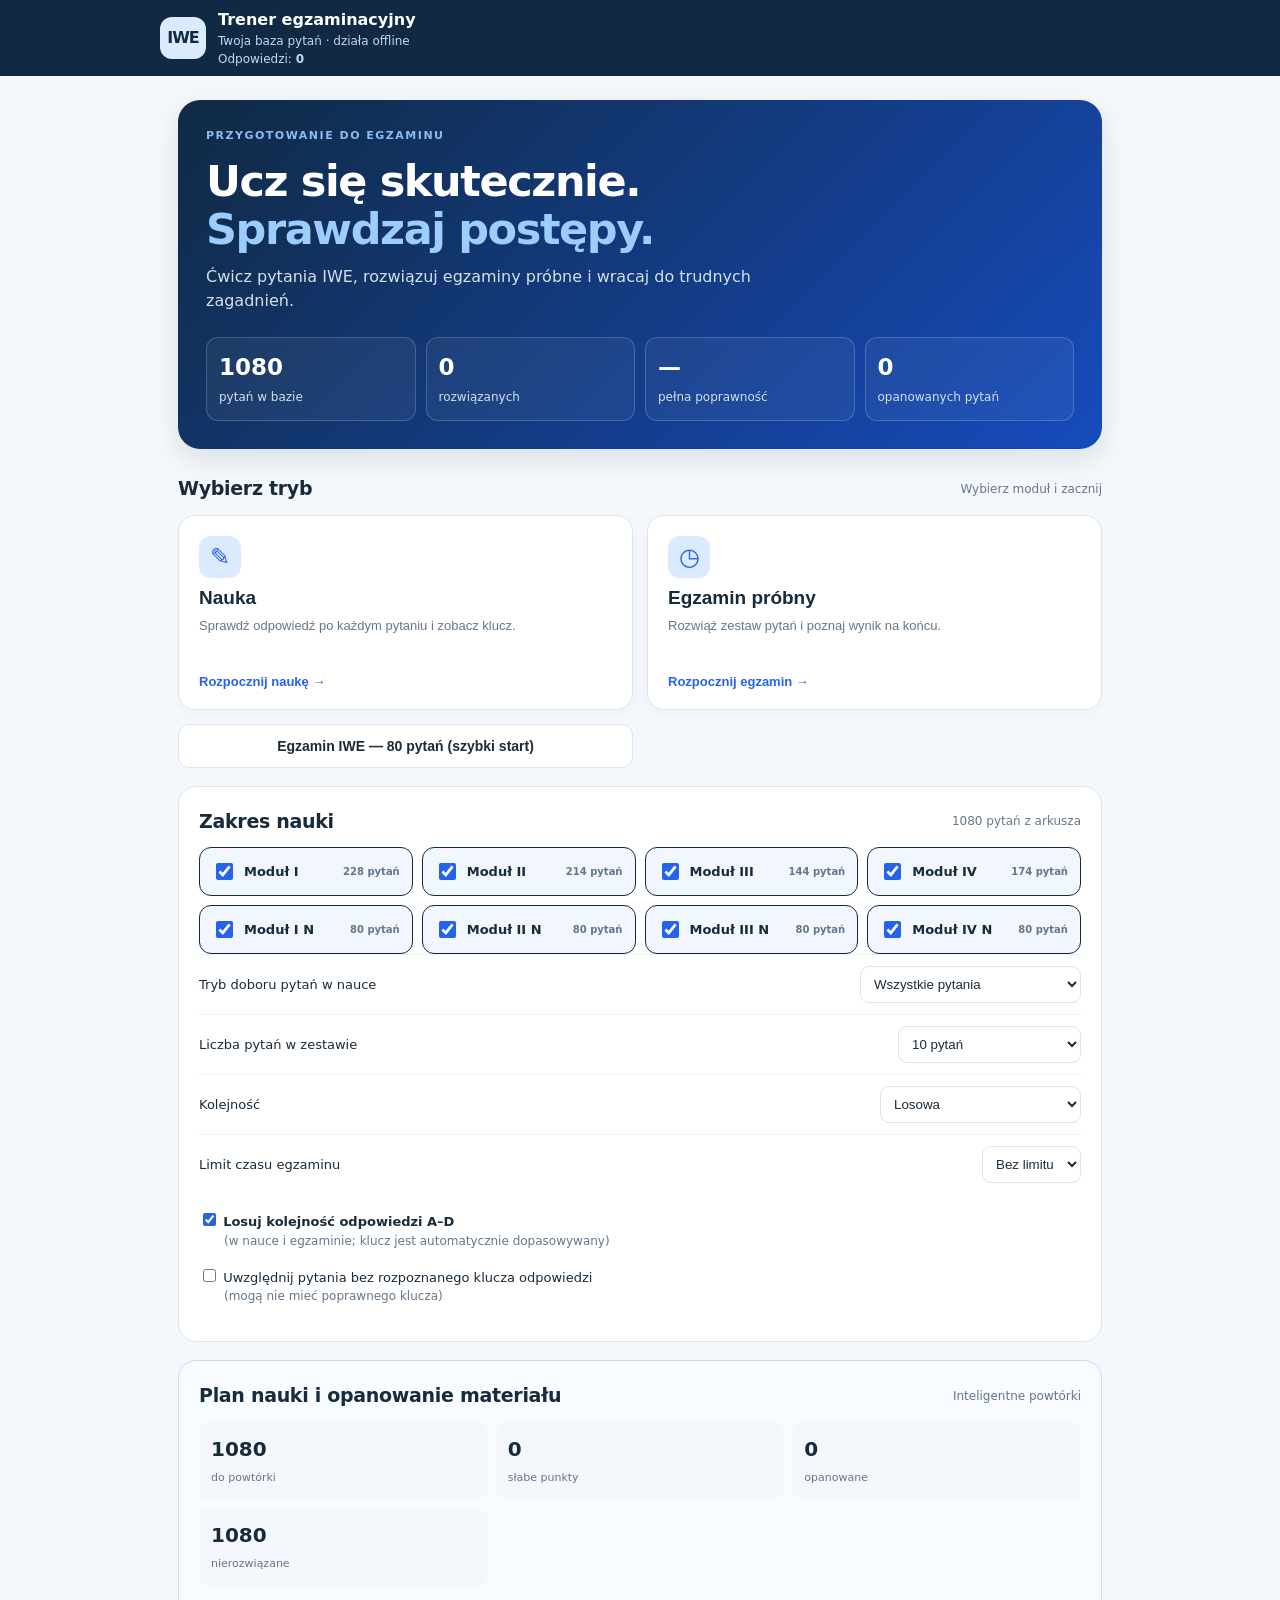
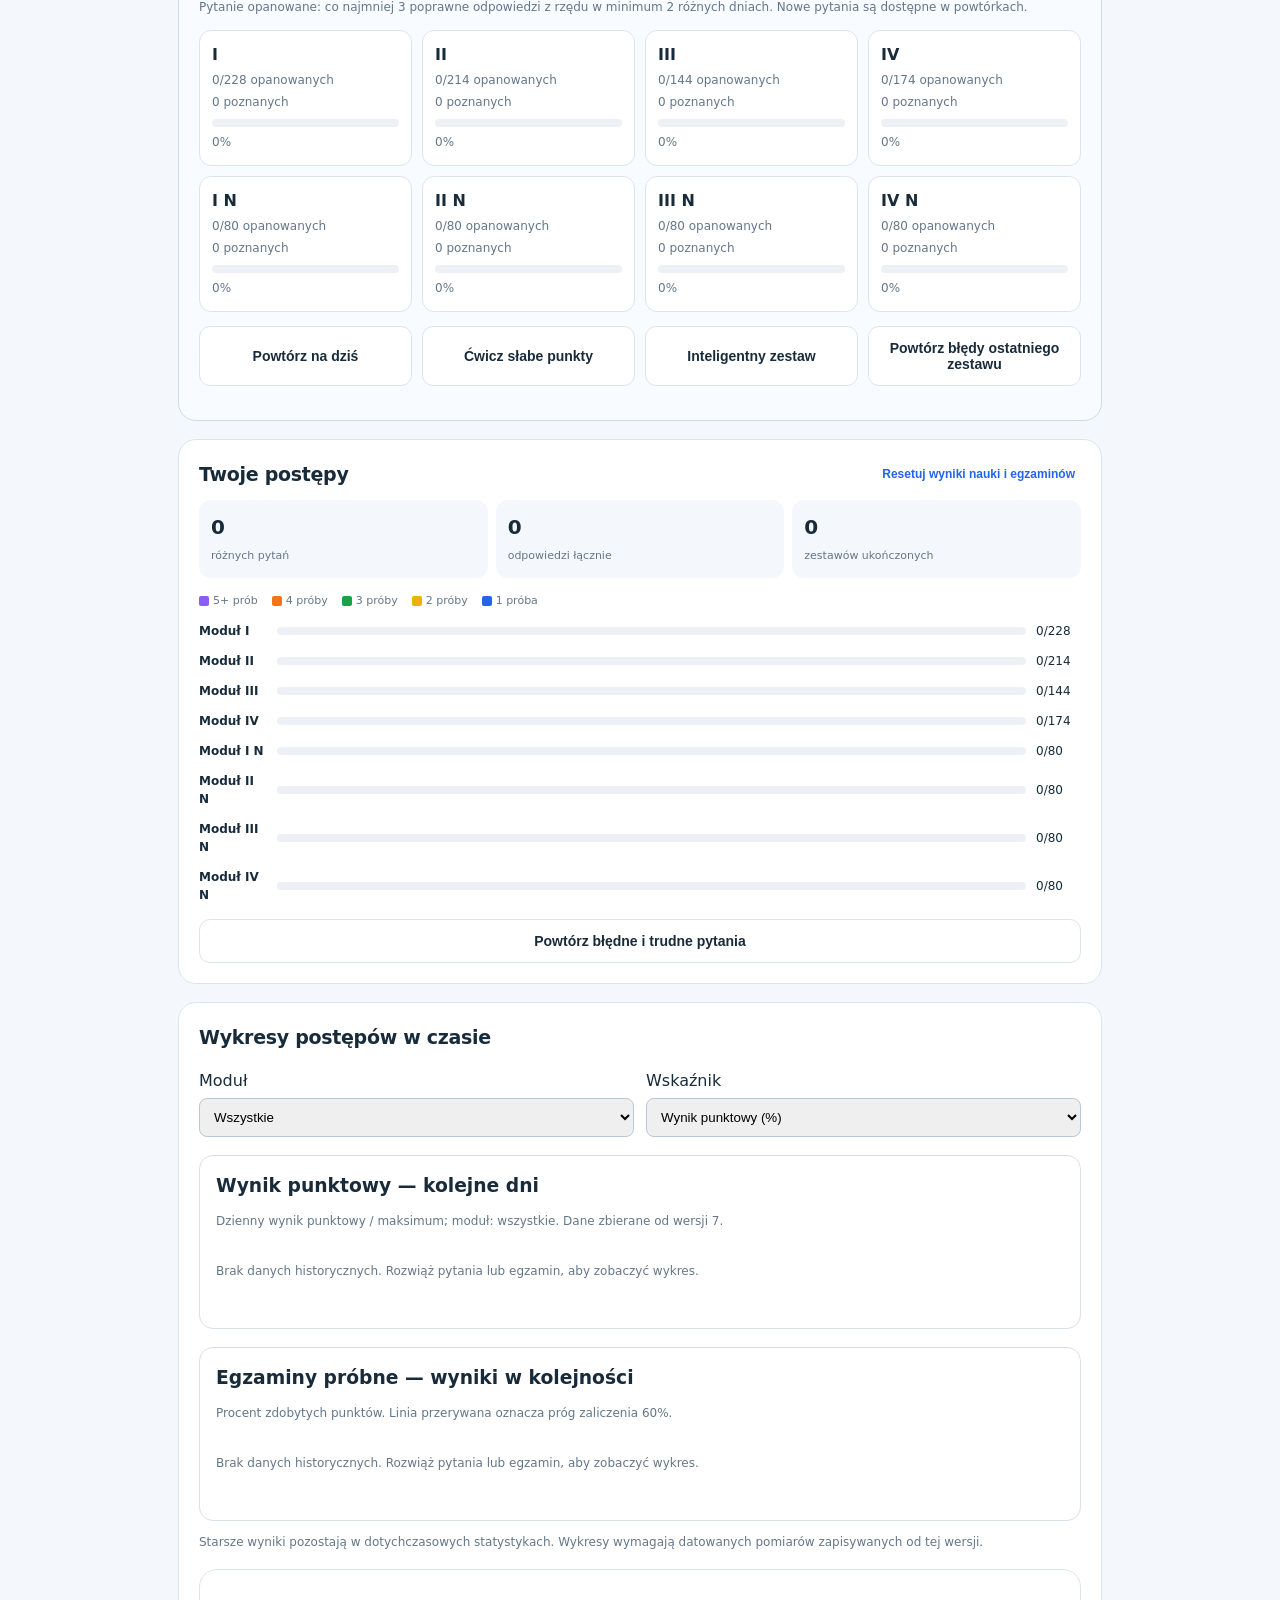
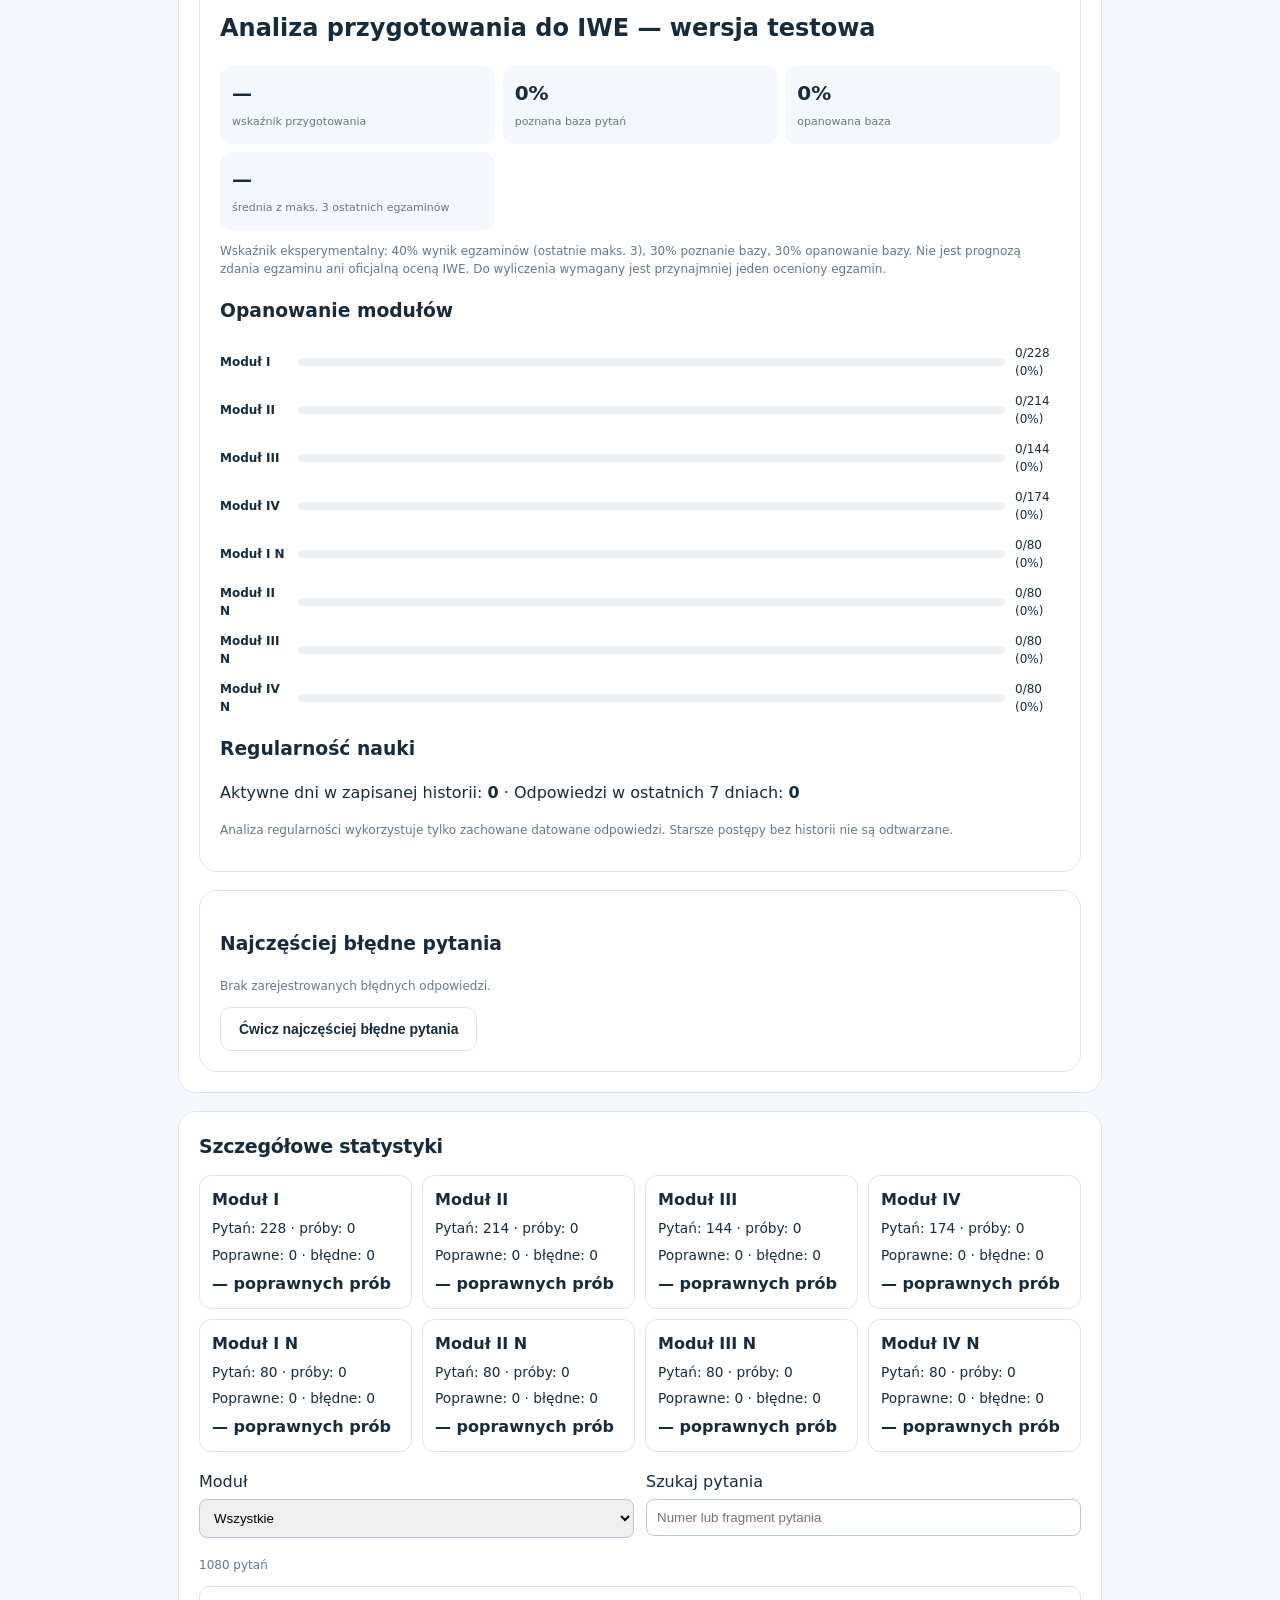
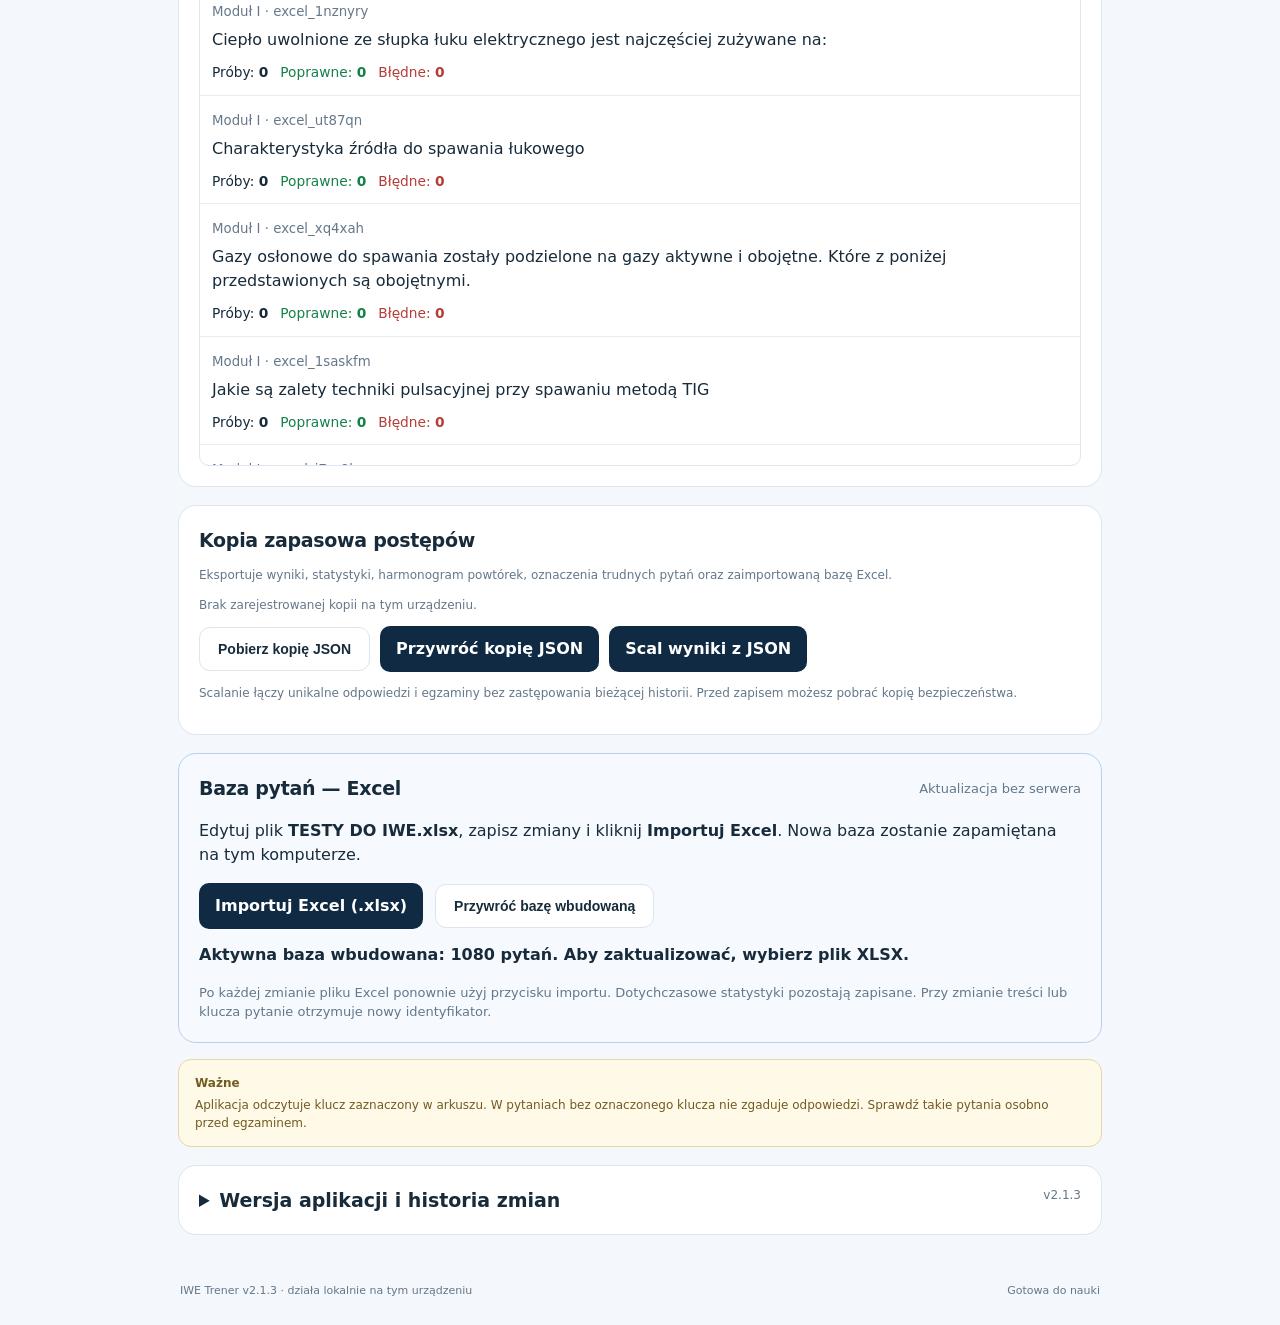
==== index.html @ caf27e5b "Fix T21-04 reset structure and display version 2.1.3" ====
<!doctype html>
<html lang="pl"><head><meta charset="utf-8"><meta name="viewport" content="width=device-width, initial-scale=1, viewport-fit=cover"><meta name="theme-color" content="#102a43"><meta name="description" content="Offline aplikacja do nauki pytań egzaminacyjnych IWE."><link rel="manifest" href="manifest.json"><link rel="icon" href="icon.svg" type="image/svg+xml"><style>*{box-sizing:border-box} :root{--navy:#102a43;--blue:#2563eb;--blue2:#dbeafe;--ink:#182b3a;--muted:#647789;--line:#dce5ed;--bg:#f4f7fb;--white:#fff;--green:#16794b;--greenbg:#e6f6ed;--red:#b42318;--redbg:#fff0ef}body{margin:0;background:var(--bg);color:var(--ink);font-family:system-ui,-apple-system,BlinkMacSystemFont,"Segoe UI",sans-serif;line-height:1.5}.top{height:76px;background:var(--navy);color:white;display:flex;align-items:center;justify-content:space-between;padding:0 max(20px,calc((100vw - 960px)/2));gap:16px}.brand{display:flex;align-items:center;gap:12px}.logo{width:46px;height:42px;border-radius:12px;background:#dbeafe;color:var(--navy);font-weight:900;display:grid;place-items:center;letter-spacing:-1px}.brand strong,.brand small{display:block}.brand small{font-size:12px;color:#c8d7e4}.install{background:white;color:var(--navy);border:0;border-radius:9px;padding:10px 13px;font-weight:750}.hidden{display:none!important}main{max-width:960px;margin:24px auto 48px;padding:0 18px}.screen{display:none}.screen.active{display:block}.hero{padding:28px;border-radius:22px;background:linear-gradient(135deg,#102a43,#164bbd);color:white;box-shadow:0 10px 26px #102a431c}.eyebrow{font-size:11px;font-weight:850;letter-spacing:1.5px;color:#8bbcf4}.hero h1,.result-hero h1{font-size:clamp(30px,6vw,43px);line-height:1.12;letter-spacing:-1.4px;margin:12px 0}.hero h1 span{color:#9dccff}.hero p{max-width:560px;color:#d4e1ec;margin:0 0 24px}.stats-grid{display:grid;grid-template-columns:repeat(4,minmax(0,1fr));gap:10px}@media(max-width:700px){.stats-grid{grid-template-columns:repeat(2,minmax(0,1fr))}}.stat{border:1px solid #ffffff30;background:#ffffff0d;border-radius:12px;padding:12px}.stat strong{font-size:23px;display:block}.stat span{font-size:12px;color:#d4e1ec}.section-title{display:flex;justify-content:space-between;align-items:center;gap:12px;margin:25px 0 12px}.section-title h2{font-size:19px;margin:0;letter-spacing:-.3px}.muted{font-size:12px;color:var(--muted)}.mode-grid{display:grid;grid-template-columns:1fr 1fr;gap:14px}.mode-card{background:white;border:1px solid var(--line);border-radius:17px;padding:20px;text-align:left;display:flex;flex-direction:column;align-items:flex-start;gap:9px;min-height:195px;color:var(--ink);cursor:pointer;box-shadow:0 4px 12px #102a4307}.mode-card:active{transform:scale(.99)}.mode-icon{width:42px;height:42px;display:grid;place-items:center;background:var(--blue2);color:var(--blue);font-size:24px;border-radius:12px}.mode-card strong{font-size:19px}.mode-card span:not(.mode-icon){font-size:13px;color:var(--muted)}.mode-card b{margin-top:auto;font-size:13px;color:var(--blue)}.panel{background:white;border:1px solid var(--line);border-radius:18px;padding:20px;margin-top:18px}.panel .section-title{margin-top:0}.modules{display:grid;grid-template-columns:repeat(auto-fit,minmax(min(100%,185px),1fr));gap:9px;min-width:0}.module-choice{display:flex;gap:8px;align-items:center;min-width:0;flex-wrap:wrap;border:1px solid var(--line);padding:12px;border-radius:12px;font-size:13px;font-weight:750}.module-choice input{accent-color:var(--blue);width:17px;height:17px}.module-count{margin-left:auto;color:var(--muted);font-size:10px;font-weight:600;white-space:nowrap}.checkline{display:block;margin:16px 0;color:var(--ink);font-size:13px}.checkline input{accent-color:var(--blue)}.checkline .muted{display:block;margin-left:25px}.settings-row{display:flex;align-items:center;justify-content:space-between;gap:12px;padding:11px 0;border-top:1px solid #eef2f6;font-size:13px}.settings-row select{border:1px solid var(--line);border-radius:9px;background:white;padding:9px;color:var(--ink);max-width:52%}.text-button{border:0;background:transparent;color:var(--blue);font-size:12px;font-weight:750}.progress-summary{display:grid;grid-template-columns:repeat(3,1fr);gap:8px}.progress-box{padding:12px;background:var(--bg);border-radius:12px}.progress-box strong{display:block;font-size:20px}.progress-box span{font-size:11px;color:var(--muted)}.module-progress{margin:15px 0}.module-row{display:grid;grid-template-columns:68px 1fr 45px;gap:10px;align-items:center;font-size:12px;margin:12px 0}.bar{height:8px;background:#edf1f5;border-radius:9px;overflow:hidden}.bar span{display:block;height:100%;background:var(--blue);border-radius:9px}.bar.attempt-bar{display:flex}.bar.attempt-bar span{border-radius:0;flex:none}.bar.attempt-bar span:first-child{border-radius:9px 0 0 9px}.bar.attempt-bar span:last-child{border-radius:0 9px 9px 0}.attempt-legend{display:flex;gap:14px;flex-wrap:wrap;margin:4px 0 12px;font-size:11px;color:var(--muted)}.attempt-legend i{display:inline-block;width:10px;height:10px;border-radius:2px;margin-right:4px;vertical-align:middle}.secondary,.primary{border-radius:11px;padding:13px 18px;font-weight:800;font-size:14px;border:1px solid var(--line);cursor:pointer}.secondary{background:white;color:var(--ink)}.primary{background:var(--blue);color:white;border-color:var(--blue)}.full{width:100%}.notice{margin-top:16px;border:1px solid #e8d6a5;background:#fff9e8;padding:14px 16px;border-radius:13px;font-size:12px;color:#725b20}.notice p{margin:4px 0 0}.quiz-head{display:flex;align-items:center;gap:12px;margin-bottom:14px}.back{border:0;background:transparent;color:var(--blue);font-weight:800;padding:8px 0}.pill{font-size:11px;background:#e5edf5;color:#36516a;padding:5px 9px;border-radius:20px;font-weight:800}.counter{margin-left:auto;color:var(--muted);font-size:12px;font-weight:700}.progress-track{height:6px;background:#e1e8ef;border-radius:10px;overflow:hidden}.progress-track div{height:100%;width:0;background:var(--blue);transition:width .2s}.question-meta{display:flex;justify-content:space-between;gap:12px;margin-top:24px;align-items:center}.module-tag{font-size:11px;font-weight:850;color:var(--blue);background:var(--blue2);border-radius:6px;padding:5px 8px}.question-text{font-size:clamp(21px,4.6vw,29px);line-height:1.3;letter-spacing:-.5px;margin:15px 0 22px}.options{display:grid;gap:10px}.option{display:flex;align-items:flex-start;gap:12px;text-align:left;background:white;border:1.5px solid var(--line);border-radius:13px;padding:15px;color:var(--ink);cursor:pointer;width:100%;font-size:15px;line-height:1.45}.option .letter{flex:0 0 30px;height:30px;border-radius:8px;background:#edf2f7;display:grid;place-items:center;font-size:12px;font-weight:850;color:#486176}.option.selected{border-color:var(--blue);background:#f1f6ff}.option.selected .letter{background:var(--blue);color:white}.option.correct{border-color:#4baf7d;background:var(--greenbg)}.option.correct .letter{background:var(--green);color:white}.option.wrong{border-color:#e69b95;background:var(--redbg)}.option.wrong .letter{background:var(--red);color:white}.option:disabled{cursor:default}.feedback{margin-top:15px;border-radius:12px;padding:15px;font-size:13px}.feedback.good{background:var(--greenbg);color:#145b39}.feedback.bad{background:var(--redbg);color:#842018}.feedback h3{font-size:15px;margin:0 0 6px}.feedback p{margin:5px 0}.quiz-actions{display:flex;gap:10px;margin-top:22px}.quiz-actions button{flex:1}.result-hero{text-align:center;padding:30px 20px;background:linear-gradient(135deg,#102a43,#164bbd);border-radius:22px;color:white}.result-symbol{width:48px;height:48px;border-radius:50%;background:#d6f5e4;color:#157347;display:grid;place-items:center;font-size:25px;font-weight:900;margin:0 auto 15px}.result-hero h1{font-size:30px}.score{font-size:55px;font-weight:900;letter-spacing:-2px;margin:12px}.result-hero p{color:#d4e1ec;margin:0}.result-stats{display:grid;grid-template-columns:repeat(3,1fr);gap:8px;margin-bottom:22px}.review-item{border:1px solid var(--line);border-radius:12px;padding:13px;margin:9px 0}.review-item strong{display:block;font-size:13px}.review-item small{display:block;margin-top:5px;color:var(--muted);font-size:12px}.review-item .right{color:var(--green)}.review-item .wrong{color:var(--red)}footer{max-width:960px;margin:0 auto;padding:0 20px 25px;display:flex;justify-content:space-between;gap:10px;font-size:11px;color:var(--muted)}@media(max-width:600px){.top{height:68px;padding:0 15px}.brand strong{font-size:14px}.brand small{font-size:10px}main{padding:0 13px;margin-top:14px}.hero{padding:23px 18px;border-radius:17px}.mode-grid{grid-template-columns:1fr}.mode-card{min-height:160px;padding:17px}.modules{grid-template-columns:repeat(auto-fit,minmax(min(100%,185px),1fr))}.panel{padding:16px}.section-title{align-items:flex-start;flex-direction:column;gap:5px}.section-title h2{font-size:18px}.progress-summary{grid-template-columns:repeat(3,1fr)}.progress-box{padding:9px}.progress-box strong{font-size:17px}.question-meta .muted{max-width:58%;text-align:right}.option{padding:12px;font-size:14px}.quiz-actions{position:sticky;bottom:0;background:var(--bg);padding:10px 0 max(8px,env(safe-area-inset-bottom));}.quiz-actions button{padding:13px 10px}footer{flex-direction:column}.settings-row select{max-width:58%}}.module-choice{cursor:pointer;user-select:none;min-height:48px;transition:border-color .12s,background .12s}.module-choice.chosen{border-color:#102a43;background:#f1f6ff}.module-choice input{flex:0 0 17px;cursor:pointer}.module-choice span{white-space:nowrap}

.pass-status{font-weight:800;font-size:1.2rem;margin:8px auto 14px;text-align:center}.passed{color:#16804b}.failed{color:#c34b45}.detailed-modules{display:grid;grid-template-columns:repeat(auto-fit,minmax(175px,1fr));gap:10px;margin:15px 0}.detail-module{border:1px solid #dce5ee;border-radius:12px;padding:12px;display:flex;flex-direction:column;gap:6px}.detail-module span{font-size:.86rem}.stats-controls{display:flex;gap:12px;flex-wrap:wrap;margin:18px 0}.stats-controls label{display:flex;flex-direction:column;gap:5px;flex:1;min-width:180px}.stats-controls input,.stats-controls select{padding:10px;border:1px solid #b9c8d8;border-radius:8px;width:100%;box-sizing:border-box}.question-stats{max-height:480px;overflow:auto;border:1px solid #dce5ee;border-radius:10px}.question-stat{padding:12px;border-bottom:1px solid #e6ecf2}.question-stat:last-child{border-bottom:0}.question-stat small{color:#66788a}.question-stat p{margin:5px 0 10px}.question-numbers{display:flex;gap:12px;flex-wrap:wrap;font-size:.86rem}.stat-positive{color:#16804b}.stat-negative{color:#b73c38}

.history-charts{display:grid;gap:18px;margin-top:16px}.chart-card{border:1px solid var(--border,#d8e0e8);border-radius:14px;padding:16px;min-width:0}.chart-card h3{margin:0 0 8px}.chart-scroll{width:100%;max-width:100%;min-width:0;overflow-x:hidden}.chart-scroll svg{width:100%;max-width:100%;min-width:0;height:auto;display:block}.chart-empty{padding:20px 0}
.import-panel{border:1px solid #b8d0ed;background:#f6faff}.import-panel h2{margin:0}.import-actions{display:flex;flex-wrap:wrap;gap:12px;align-items:center;margin:14px 0}.import-file{display:inline-flex;align-items:center;justify-content:center;gap:8px;border-radius:10px;background:#102a43;color:#fff;padding:11px 16px;font-weight:750;cursor:pointer}.import-file input{position:absolute;width:1px;height:1px;opacity:0;pointer-events:none}.import-panel .muted{font-size:13px}.import-info{font-weight:650;margin-top:10px}.import-note{margin:8px 0 0}
.study-panel{background:#f8fbff;border:1px solid #cbdced}.study-buttons{display:flex;flex-wrap:wrap;gap:10px;margin:14px 0}.study-buttons button{flex:1;min-width:160px}.mastery-grid{display:grid;grid-template-columns:repeat(auto-fit,minmax(190px,1fr));gap:10px;margin-top:14px}.mastery-item{border:1px solid #dce5ed;border-radius:12px;padding:12px;background:white}.mastery-item>div:first-child{display:flex;flex-direction:column;align-items:flex-start;gap:4px}.mastery-item span,.mastery-item small{font-size:12px;color:#647789}.mastery-item .bar{margin:8px 0 2px}.backup-controls{display:flex;gap:10px;flex-wrap:wrap;align-items:center}.backup-controls button,.backup-controls label{margin:0}.backup-controls .import-file{position:relative;transition:background .15s,outline .15s}.backup-controls .import-file.drag-over{background:#164bbd;outline:3px dashed #93c5fd;outline-offset:3px}.backup-controls .import-file:focus-within{outline:2px solid #93c5fd;outline-offset:2px}.exam-clock{font-weight:850;color:#b42318;background:#fff1f1;border-radius:9px;padding:6px 10px}.quiz-tools{display:flex;align-items:center;justify-content:space-between;gap:10px;flex-wrap:wrap;margin:8px 0 14px}.quiz-tools button{font-size:13px}
@media(max-width:600px){.module-choice{min-width:0;gap:5px;padding:9px 7px;font-size:12px}.module-choice input{flex:0 0 16px;width:16px;height:16px}.module-choice span{min-width:0;flex:0 1 auto}.module-count{flex:0 0 auto;margin-left:auto;font-size:9px;letter-spacing:-.15px}.chart-card{padding:10px}.chart-card h3{font-size:17px}.chart-scroll{overflow-x:hidden}}</style><title>IWE — Trener egzaminacyjny</title></head>
<body><header class="top"><div class="brand"><div class="logo">IWE</div><div><strong>Trener egzaminacyjny</strong><small>Twoja baza pytań · działa offline</small><small title="Łączna liczba udzielonych odpowiedzi, również na powtarzane pytania" style="display:block;white-space:nowrap">Odpowiedzi:&nbsp;<strong id="headerAnsweredCount" style="display:inline">0</strong></small></div></div><button id="installBtn" class="install hidden">Zainstaluj</button></header>
<main>
<section id="home" class="screen active"><div class="hero"><div class="eyebrow">PRZYGOTOWANIE DO EGZAMINU</div><h1>Ucz się skutecznie.<br><span>Sprawdzaj postępy.</span></h1><p>Ćwicz pytania IWE, rozwiązuj egzaminy próbne i wracaj do trudnych zagadnień.</p><div class="stats-grid"><div class="stat"><strong id="totalCount">—</strong><span>pytań w bazie</span></div><div class="stat"><strong id="seenCount">0</strong><span>rozwiązanych</span></div><div class="stat"><strong id="accuracy">—</strong><span>pełna poprawność</span></div><div class="stat"><strong id="masteredCount">0</strong><span>opanowanych pytań</span></div></div></div>
<div class="section-title"><h2>Wybierz tryb</h2><span class="muted">Wybierz moduł i zacznij</span></div><div class="mode-grid"><button class="mode-card" data-mode="learn"><span class="mode-icon">✎</span><strong>Nauka</strong><span>Sprawdź odpowiedź po każdym pytaniu i zobacz klucz.</span><b>Rozpocznij naukę →</b></button><button class="mode-card" data-mode="exam"><span class="mode-icon">◷</span><strong>Egzamin próbny</strong><span>Rozwiąż zestaw pytań i poznaj wynik na końcu.</span><b>Rozpocznij egzamin →</b></button></div>

<div class="panel"><div class="section-title"><h2>Zakres nauki</h2><span class="muted">1080 pytań z arkusza</span></div><div class="modules" id="moduleChoices"></div><div class="settings-row"><label for="learningStrategy">Tryb doboru pytań w nauce</label><select id="learningStrategy"><option value="all">Wszystkie pytania</option><option value="new">Tylko nowe (nierozwiązywane)</option><option value="due">Do powtórki (w tym nowe)</option><option value="weak">Słabe punkty</option><option value="starred">Oznaczone jako trudne</option></select></div><div class="settings-row"><label for="questionCount">Liczba pytań w zestawie</label><select id="questionCount"><option value="3">3 pytania (test)</option><option value="10" selected>10 pytań</option><option value="20">20 pytań</option><option value="40">40 pytań</option><option value="80">80 pytań (egzamin IWE)</option><option value="all">Wszystkie dostępne</option></select></div><div class="settings-row"><label for="questionOrder">Kolejność</label><select id="questionOrder"><option value="random">Losowa</option><option value="source">Jak w arkuszu</option><option value="wrong">Najpierw błędne / nieznane</option></select></div><div class="settings-row"><label for="examMinutes">Limit czasu egzaminu</label><select id="examMinutes"><option value="0">Bez limitu</option><option value="15">15 minut</option><option value="30">30 minut</option><option value="45">45 minut</option><option value="60">60 minut</option><option value="90">90 minut</option><option value="120">120 minut</option></select></div><label class="checkline"><input type="checkbox" id="shuffleAnswers" checked> <strong>Losuj kolejność odpowiedzi A–D</strong> <span class="muted">(w nauce i egzaminie; klucz jest automatycznie dopasowywany)</span></label><label class="checkline"><input type="checkbox" id="includeUnknown"> Uwzględnij pytania bez rozpoznanego klucza odpowiedzi <span class="muted">(mogą nie mieć poprawnego klucza)</span></label></div>
<div class="panel study-panel"><div class="section-title"><h2>Plan nauki i opanowanie materiału</h2><span class="muted">Inteligentne powtórki</span></div><div id="learningDashboard"></div><div class="study-buttons"><button id="startDueBtn" class="secondary" type="button">Powtórz na dziś</button><button id="startWeakBtn" class="secondary" type="button">Ćwicz słabe punkty</button></div></div>
<div class="panel progress-panel"><div class="section-title"><h2>Twoje postępy</h2><button id="resetBtn" class="text-button">Resetuj wyniki nauki i egzaminów</button></div><div id="progressSummary" class="progress-summary"></div><div class="module-progress" id="moduleProgress"></div><button id="reviewBtn" class="secondary full">Powtórz błędne i trudne pytania</button></div>
<div class="panel"><div class="section-title"><h2>Wykresy postępów w czasie</h2></div><div class="stats-controls"><label>Moduł <select id="chartModule"><option value="all">Wszystkie</option><option>I</option><option>II</option><option>III</option><option>IV</option><option value="I N">I N</option><option value="II N">II N</option><option value="III N">III N</option><option value="IV N">IV N</option></select></label><label>Wskaźnik <select id="chartMetric"><option value="points">Wynik punktowy (%)</option><option value="correct">Całkowicie poprawne (%)</option></select></label></div><div id="historyCharts" class="history-charts"></div><p class="muted">Starsze wyniki pozostają w dotychczasowych statystykach. Wykresy wymagają datowanych pomiarów zapisywanych od tej wersji.</p><div id="readinessDashboard" class="panel"></div><div id="weakQuestionsDashboard" class="panel"></div></div><div class="panel"><div class="section-title"><h2>Szczegółowe statystyki</h2></div><div id="detailedModules" class="detailed-modules"></div><div class="stats-controls"><label>Moduł <select id="statsModuleFilter"><option value="all">Wszystkie</option><option>I</option><option>II</option><option>III</option><option>IV</option><option value="I N">I N</option><option value="II N">II N</option><option value="III N">III N</option><option value="IV N">IV N</option></select></label><label>Szukaj pytania <input id="statsSearch" type="search" placeholder="Numer lub fragment pytania"></label></div><p id="questionStatsCount" class="muted"></p><div id="questionStats" class="question-stats"></div></div>
<div class="panel"><div class="section-title"><h2>Kopia zapasowa postępów</h2></div><p class="muted">Eksportuje wyniki, statystyki, harmonogram powtórek, oznaczenia trudnych pytań oraz zaimportowaną bazę Excel.</p><p id="backupStatus" class="muted"></p><p id="backupReminder" class="notice" hidden>Minęło co najmniej 7 dni od ostatniego zarejestrowanego eksportu (lub nie ma jeszcze kopii). Warto pobrać aktualną kopię postępów.</p><div class="backup-controls"><button id="exportBackupBtn" class="secondary" type="button">Pobierz kopię JSON</button><label class="import-file">Przywróć kopię JSON<input id="backupFile" type="file" accept=".json,application/json"></label><label class="import-file">Scal wyniki z JSON<input id="mergeFile" type="file" accept=".json,application/json"></label></div><p class="muted">Scalanie łączy unikalne odpowiedzi i egzaminy bez zastępowania bieżącej historii. Przed zapisem możesz pobrać kopię bezpieczeństwa.</p></div>
<div class="panel import-panel"><div class="section-title"><h2>Baza pytań — Excel</h2><span class="muted">Aktualizacja bez serwera</span></div><p>Edytuj plik <strong>TESTY DO IWE.xlsx</strong>, zapisz zmiany i kliknij <strong>Importuj Excel</strong>. Nowa baza zostanie zapamiętana na tym komputerze.</p><div class="import-actions"><label class="import-file">Importuj Excel (.xlsx)<input id="excelFile" type="file" accept=".xlsx,application/vnd.openxmlformats-officedocument.spreadsheetml.sheet"></label><button class="secondary" type="button" id="restoreBaseBtn">Przywróć bazę wbudowaną</button></div><p id="importInfo" class="import-info" aria-live="polite">Baza wbudowana</p><p id="importStatus" class="muted" aria-live="polite"></p><p class="muted import-note">Po każdej zmianie pliku Excel ponownie użyj przycisku importu. Dotychczasowe statystyki pozostają zapisane. Przy zmianie treści lub klucza pytanie otrzymuje nowy identyfikator.</p></div>
<div class="notice"><strong>Ważne</strong><p>Aplikacja odczytuje klucz zaznaczony w arkuszu. W pytaniach bez oznaczonego klucza nie zgaduje odpowiedzi. Sprawdź takie pytania osobno przed egzaminem.</p></div>
<div class="version-history panel"><details><summary style="cursor:pointer;font-size:19px;font-weight:750">Wersja aplikacji i historia zmian <span class="muted" style="float:right;font-size:12px;font-weight:400">v2.1.3</span></summary><div class="change-history"><p><strong>2.1.3 — 21.10.2026:</strong> naprawiono reset postępów: po wyczyszczeniu historii zachowywana jest pełna struktura kopii JSON v3, w tym sessionHistory; rozszerzono testy cyklu kopii.</p><p><strong>2.1.2 — 21.10.2026:</strong> poprawiono zachowanie lokalnych dni nauki podczas scalania kopii JSON v3; dodano testy regresyjne importu, scalania i opanowania.</p><p><strong>2.1.1 — 21.10.2026:</strong> naprawiono scalanie historii egzaminów i licznik poznanych pytań po oznaczeniu gwiazdką; dodano automatyczne testy regresyjne.</p><p><strong>2.1.0 — 21.10.2026:</strong> unikalne identyfikatory zdarzeń, sesji i egzaminów, kopie JSON v3, kontrola punktacji egzaminów oraz przywrócona granatowo-niebieska kolorystyka.</p><p><strong>2.0.0 TEST — 19.10.2026:</strong> oddzielne środowisko testowe TEST_3 i nowy lokalny zapis postępów; import pytań XLSX do IndexedDB z raportem powtórzeń; tryb nauki wyłącznie nowych pytań i zestawy testowe po 3 pytania; wielokolorowe wykresy liczby prób (1, 2, 3, 4, 5+); doprecyzowane kryterium opanowania (3 poprawne z rzędu w minimum 2 lokalnych datach); uporządkowany pulpit, statystyki i osobna sekcja najczęściej błędnych pytań. Wbudowana baza pytań: TESTY DO IWE(3).xlsx. Historia nauki rozpoczęta od zera w oddzielnym magazynie wersji 2.0; wcześniejsze dane nie zostały usunięte. Pełna weryfikacja zgodności historii pozostaje w toku.</p><p><strong>1.4.0 — Etap 4:</strong> wersjonowanie, historia zmian, przypomnienia o kopii, weryfikacja zgodności przywracania.</p><p><strong>Etap 3:</strong> analiza przygotowania, ranking błędów i regularność nauki.</p><p><strong>Etap 2:</strong> egzamin próbny 80 pytań / 120 minut, nawigacja i wyniki modułów.</p><p><strong>Etap 1:</strong> inteligentna nauka, powtórki i skróty klawiaturowe.</p></div></details></div>
</section>
<section id="quiz" class="screen"><div class="quiz-head"><button id="backBtn" class="back">← Menu</button><span id="quizModeLabel" class="pill">Nauka</span><span id="counter" class="counter">1 / 20</span></div><div class="progress-track"><div id="quizProgress"></div></div><div class="question-meta"><span id="moduleTag" class="module-tag">MODUŁ I</span><span id="multiHint" class="muted">Możliwy wybór wielu odpowiedzi</span></div><h2 id="questionText" class="question-text"></h2><div class="quiz-tools"><button type="button" id="starQuestionBtn" class="secondary">☆ Oznacz jako trudne</button><span id="examClock" class="exam-clock hidden" aria-live="off"></span></div><div id="options" class="options"></div><div id="feedback" class="feedback hidden"></div><div class="quiz-actions"><button id="checkBtn" class="primary">Sprawdź odpowiedź</button><button id="nextBtn" class="primary hidden">Następne pytanie →</button></div></section>
<section id="results" class="screen"><div class="result-hero"><div class="result-symbol">✓</div><div class="eyebrow">PODSUMOWANIE</div><h1 id="resultTitle">Zestaw ukończony</h1><div class="score" id="resultScore">0%</div><div id="passStatus" class="pass-status">Próg zaliczenia: 60%</div><p id="resultText"></p></div><div class="panel"><div class="section-title"><h2>Wynik zestawu</h2></div><div class="result-stats" id="resultStats"></div><div id="examModuleSummary" class="panel hidden"></div><button id="learnExamMistakesBtn" type="button" class="secondary hidden">Ucz się na błędach z tego egzaminu</button><h3>Przejrzyj odpowiedzi</h3><div id="reviewList" class="review-list"></div></div><div class="quiz-actions"><button id="againBtn" class="primary">Spróbuj ponownie</button><button id="resultsHomeBtn" class="secondary">Wróć do menu</button></div></section>
</main><footer><span>IWE Trener v2.1.3 · działa lokalnie na tym urządzeniu</span><span id="offlineStatus">Sprawdzanie trybu offline…</span></footer><script src="data-model.js"></script><script>window.IWE_QUESTIONS = [{"id":1,"module":"I","question":"Ciepło uwolnione ze słupka łuku elektrycznego jest najczęściej zużywane na:","sourceNumber":"1","options":[{"letter":"A","text":"Promieniowanie","correct":true},{"letter":"B","text":"topnienie materiału spawanego","correct":false},{"letter":"C","text":"jonizację gazów łuku i promieniowanie","correct":true},{"letter":"D","text":"reakcje endotermiczne (pochłanianie ciepła) w gazach łuku","correct":true}],"explanation":"","hasKey":true},{"id":2,"module":"I","question":"Charakterystyka źródła do spawania łukowego","sourceNumber":"2","options":[{"letter":"A","text":"przedstawia zależność napięcia od natężenia w prądu podczas jego nagłych zmian","correct":false},{"letter":"B","text":"przedstawia zależność napięcia od natężenia w prądu podczas jego wolnych zmian","correct":true},{"letter":"C","text":"przedstawia zależność napięcia od prędkości spawania","correct":false},{"letter":"D","text":"przedstawia zależność natężenia od prędkości spawania","correct":false}],"explanation":"","hasKey":true},{"id":3,"module":"I","question":"Gazy osłonowe do spawania zostały podzielone na gazy aktywne i obojętne. Które z poniżej przedstawionych są obojętnymi.","sourceNumber":"3","options":[{"letter":"A","text":"tlen","correct":false},{"letter":"B","text":"argon","correct":true},{"letter":"C","text":"wodór","correct":false},{"letter":"D","text":"dwutlenek węgla","correct":false}],"explanation":"","hasKey":true},{"id":4,"module":"I","question":"Jakie są zalety techniki pulsacyjnej przy spawaniu metodą TIG","sourceNumber":"4","options":[{"letter":"A","text":"łatwiejsze jest odrywanie się kropli metalu z uwagi na występowanie zjawiska „pinch efektu”","correct":false},{"letter":"B","text":"zachodzi jednolite przemieszanie oraz krzepnięcie jeziorka spawalniczego","correct":false},{"letter":"C","text":"może być stosowana mieszanka argon – tlen","correct":false},{"letter":"D","text":"jest lepsza kontrola jeziorka przy spawaniu orbitalnym","correct":true}],"explanation":"","hasKey":true},{"id":5,"module":"I","question":"W procesie spawania TIG (141) elektrody są ostrzone. Dlaczego kąt ostrzenia jest różny przy użyciu prądu stałego i przy zmiennym.","sourceNumber":"5","options":[{"letter":"A","text":"przy prądzie zmiennym wzrasta część metaliczna na czubku elektrody","correct":false},{"letter":"B","text":"by uniknąć przegrzania końca elektrody przy prądzie przemiennym","correct":true},{"letter":"C","text":"aby mieć lepszą penetrację przy prądzie przemiennym w porównaniu do stałego","correct":false},{"letter":"D","text":"aby łuk łatwiej się zajarzał","correct":false}],"explanation":"","hasKey":true},{"id":6,"module":"I","question":"Gaz osłonowy M21 wg EN-439 / ISO 14175 jest","sourceNumber":"6","options":[{"letter":"A","text":"gazem obojętnym","correct":false},{"letter":"B","text":"gazem redukcyjnym","correct":false},{"letter":"C","text":"gazem utleniającym","correct":true},{"letter":"D","text":"wyraźnie utleniającym gazem","correct":false}],"explanation":"","hasKey":true},{"id":7,"module":"I","question":"W przypadku metody spawania MAG który rodzaj zastosowanego gazu osłonowego pozwala na natryskowe przenoszenie łuku","sourceNumber":"7","options":[{"letter":"A","text":"Ar + 1% O2","correct":true},{"letter":"B","text":"Ar + 2% O2","correct":true},{"letter":"C","text":"Ar + 10% CO2","correct":true},{"letter":"D","text":"CO2","correct":false}],"explanation":"","hasKey":true},{"id":8,"module":"I","question":"Co ogranicza wielokrotne suszenie elektrod","sourceNumber":"8","options":[{"letter":"A","text":"rodzaj otuliny","correct":false},{"letter":"B","text":"warunki przechowywania elektrod","correct":false},{"letter":"C","text":"sposób pakowania","correct":false},{"letter":"D","text":"pogarszanie się własności mechanicznych otuliny elektrody i jest to zależne od rodzaju elektrody.","correct":true}],"explanation":"","hasKey":true},{"id":9,"module":"I","question":"Dlaczego elektrody do spawania MMA mają ograniczoną długość","sourceNumber":"9","options":[{"letter":"A","text":"z powodu możliwości przegrzania się elektrody co może doprowadzić do zmiany własności otuliny i jej rozwarstwienia","correct":true},{"letter":"B","text":"z powodu dopuszczalnej różnicy w prędkości stapiania przy początku i końcu elektrody","correct":false},{"letter":"C","text":"wynika to z zaleceń podanych w normach","correct":true},{"letter":"D","text":"z powodu wymagań ergonomicznych","correct":true}],"explanation":"","hasKey":true},{"id":10,"module":"I","question":"Pęknięcia krystalizacyjne w osi spoiny wykonanej łukiem krytym są wynikiem:","sourceNumber":"10","options":[{"letter":"A","text":"zbyt niskiego współczynnika kształtu spoiny (stosunek szerokości lica do głębokości wtopienia)","correct":true},{"letter":"B","text":"wzrostu zawartości manganu w stopiwie","correct":false},{"letter":"C","text":"zbyt dużej prędkości spawania","correct":true},{"letter":"D","text":"niewłaściwie wybranej zasadowości topnika","correct":false}],"explanation":"","hasKey":true},{"id":11,"module":"I","question":"Co jest następstwem niewystarczającej grubości warstwy topnika przy spawaniu łukiem krytym","sourceNumber":"11","options":[{"letter":"A","text":"nadmierny nadlew spoiny","correct":false},{"letter":"B","text":"wzrost szerokości spoiny","correct":false},{"letter":"C","text":"wzrost głębokości wtopienia","correct":false},{"letter":"D","text":"łuk jest niestabilny","correct":true}],"explanation":"","hasKey":true},{"id":12,"module":"I","question":"Jakie są stosowane technologiczne sposoby przy zgrzewaniu rezystancyjnym punktowym elementów o różnej grubości","sourceNumber":"12","options":[{"letter":"A","text":"obniżenie siły docisku","correct":false},{"letter":"B","text":"podgrzewanie elementów o większej masie","correct":false},{"letter":"C","text":"stosowanie twardych parametrów zgrzewania","correct":false},{"letter":"D","text":"zmiana kształtu lub materiału elektrody w celu przesunięcia miejsca generowania ciepła w stronę cieńszej blachy","correct":true}],"explanation":"","hasKey":true},{"id":13,"module":"I","question":"Lasery typu YAG różnią się od laserów CO2","sourceNumber":"13","options":[{"letter":"A","text":"materiały są łączone z większą efektywnością","correct":true},{"letter":"B","text":"światło może być transportowane za pomocą światłowodów","correct":true},{"letter":"C","text":"środki ostrożności są mniej istotne`","correct":false},{"letter":"D","text":"istnieje mniejsze zużycie energii elektrycznej","correct":true}],"explanation":"","hasKey":true},{"id":14,"module":"I","question":"W jakim stanie następuje połączenie materiału w procesie zgrzewania oporowego","sourceNumber":"14","options":[{"letter":"A","text":"Plastycznym","correct":true},{"letter":"B","text":"Sprężystym","correct":false},{"letter":"C","text":"Ciekłym","correct":true},{"letter":"D","text":"plastyczno – sprężystym","correct":false}],"explanation":"","hasKey":true},{"id":15,"module":"I","question":"Jakie materiały mogą być zastosowane jako materiały elektrody w procesie cięcia plazmowego powietrzem","sourceNumber":"15","options":[{"letter":"A","text":"Zr","correct":true},{"letter":"B","text":"Ti","correct":false},{"letter":"C","text":"Ce","correct":true},{"letter":"D","text":"Ta","correct":false}],"explanation":"","hasKey":true},{"id":16,"module":"I","question":"W której metodzie nanoszenia powłok występuje spajanie dyfuzyjne pomiędzy warstwą wierzchnią i materiałem rodzinnym","sourceNumber":"16","options":[{"letter":"A","text":"natryskiwanie łukowe","correct":false},{"letter":"B","text":"natryskiwanie wybuchowe lub płomieniowe","correct":false},{"letter":"C","text":"natryskiwanie z następnym przetopieniem","correct":true},{"letter":"D","text":"natryskiwanie z równoczesnym przetopieniem","correct":true}],"explanation":"","hasKey":true},{"id":17,"module":"I","question":"Która z następującym metod spawania jest najmniej przydatna do automatyzacji","sourceNumber":"17","options":[{"letter":"A","text":"111","correct":true},{"letter":"B","text":"135","correct":false},{"letter":"C","text":"141","correct":false},{"letter":"D","text":"751","correct":false}],"explanation":"","hasKey":true},{"id":18,"module":"I","question":"Przy lutowaniu twardym i miękkim zwilżalności spoiwa może być określona przez","sourceNumber":"18","options":[{"letter":"A","text":"pole powierzchni rozpłynięcia się spoiwa na materiale podstawowym","correct":false},{"letter":"B","text":"kąt styku pomiędzy ciekłym spoiwem i materiałem podstawowym","correct":true},{"letter":"C","text":"zakresem przy którym węgiel jest absorbowany z powierzchni materiału łączonego do spoiwa","correct":false},{"letter":"D","text":"żadnym z powyższych","correct":false}],"explanation":"","hasKey":true},{"id":19,"module":"I","question":"Jaka technika łączenia jest najczęściej stosowana do spajania folii PCV dla celów biurowych","sourceNumber":"19","options":[{"letter":"A","text":"zgrzewanie prądami wielkiej częstotliwości","correct":false},{"letter":"B","text":"klejenie","correct":false},{"letter":"C","text":"spajanie ultradźwiękowe","correct":true},{"letter":"D","text":"spajanie impulsowe","correct":false}],"explanation":"","hasKey":true},{"id":20,"module":"I","question":"Która z metoda spajania ma zastosowanie do łączenia materiałów ceramicznych ze stalą","sourceNumber":"20","options":[{"letter":"A","text":"spawanie łukiem krytym z użyciem topnika aglomerowanego","correct":false},{"letter":"B","text":"zgrzewanie dyfuzyjne w próżni","correct":true},{"letter":"C","text":"spawanie drutami proszkowymi","correct":false},{"letter":"D","text":"zgrzewanie ultradźwiękowe","correct":false}],"explanation":"","hasKey":true},{"id":21,"module":"I","question":"Co to jest płaska charakterystyka statyczna spawalniczego źródła energii","sourceNumber":"21","options":[{"letter":"A","text":"zależność napięcia spawania przy nie zmieniającym się prądzie spawania","correct":false},{"letter":"B","text":"zależność napięcia na zaciskach źródła do prądu obciążenia przy założeniu że wzrost prądu o 100A powoduje zmniejszenie napięcia o mniej niż 7V","correct":true},{"letter":"C","text":"zależność napięcia spawania od prądu spawania o natężeniu 100A","correct":false},{"letter":"D","text":"zależność napięcia łuku elektrycznego o wartości 20V od prądu obciążenia","correct":false}],"explanation":"","hasKey":true},{"id":22,"module":"I","question":"Czym są dwa równoległe przewody elektryczne oddzielone od siebie izolacją","sourceNumber":"22","options":[{"letter":"A","text":"opornikiem indukcyjnym","correct":false},{"letter":"B","text":"urządzeniem blokującym prąd stały","correct":true},{"letter":"C","text":"opornikiem pojemnościowym","correct":true},{"letter":"D","text":"kondensatorem","correct":true}],"explanation":"","hasKey":true},{"id":23,"module":"I","question":"Podczas ręcznego spawania łukowego","sourceNumber":"23","options":[{"letter":"A","text":"najsilniejszy efekt ugięcia łuku obserwujemy przy spawaniu prądem stałym","correct":true},{"letter":"B","text":"efekt ugięcia łuku może nie występować w przypadku spawania materiałów niemagnetycznych","correct":false},{"letter":"C","text":"łuk jest uginany przez pole elektromagnetyczne występujące w procesie spawania","correct":true},{"letter":"D","text":"nie występuje efekt ugięcia łuku występuje tylko wtedy gdy spawamy podstawowym rodzajem elektrody otuliny","correct":false}],"explanation":"","hasKey":true},{"id":24,"module":"I","question":"Jaki pierwiastek jest stosowany do poprawy trwałości elektrod wolframowych","sourceNumber":"24","options":[{"letter":"A","text":"Tor","correct":true},{"letter":"B","text":"Cyrkon","correct":true},{"letter":"C","text":"Lantan","correct":true},{"letter":"D","text":"Tytan","correct":false}],"explanation":"","hasKey":true},{"id":25,"module":"I","question":"Jaka jest przyczyna powstawania nieostrego zakończenia elektrody nietopliwej","sourceNumber":"25","options":[{"letter":"A","text":"stosowanie obojętnego gazu osłonowego","correct":false},{"letter":"B","text":"zeszlifowanie na ostry koniec elektrody wolframowej","correct":false},{"letter":"C","text":"zanieczyszczenie tłuszczem elektrody","correct":false},{"letter":"D","text":"nadmierne obciążenie prądowe elektrody","correct":true}],"explanation":"","hasKey":true},{"id":26,"module":"I","question":"Które z twierdzeń o prostowaniu płomieniowym z zastosowaniem płomienia tlenowo – acetylenowego są poprawne","sourceNumber":"26","options":[{"letter":"A","text":"Temperatura prostowania nie zależy od materiału","correct":false},{"letter":"B","text":"Temperatura prostowania płomieniowego o ok. 30 C od temp. solidus","correct":false},{"letter":"C","text":"ciepło musi być dostarczane lokalnie w sposób skoncentrowany","correct":true},{"letter":"D","text":"grubościenne profile mogą być prostowane podczas montażu","correct":true}],"explanation":"","hasKey":true},{"id":27,"module":"I","question":"Główną cechą charakteryzującą idealny transformator spawalniczy obniżający napięcie jest to że:","sourceNumber":"27","options":[{"letter":"A","text":"moc po stronie wtórnej jest równa mocy po stronie pierwotnej","correct":true},{"letter":"B","text":"prąd strony wtórnej jest wyższy niż prąd strony pierwotnej","correct":true},{"letter":"C","text":"napięcie strony wtórnej jest niższe niż napięcie strony pierwotnej","correct":true},{"letter":"D","text":"przekładnia napięciowa transformatora > 1","correct":false}],"explanation":"","hasKey":true},{"id":28,"module":"I","question":"W metodzie 141 łuk jest bardziej stabilny ponieważ","sourceNumber":"28","options":[{"letter":"A","text":"proces jest zawsze automatyczny","correct":false},{"letter":"B","text":"nie ma przenoszenia metalu w łuku","correct":true},{"letter":"C","text":"zazwyczaj jest automatyczna regulacja łuku","correct":false},{"letter":"D","text":"łatwo jest utrzymać stałą długość łuku","correct":true}],"explanation":"","hasKey":true},{"id":29,"module":"I","question":"Przy spawaniu metodą MIG/MAG przetopienie wzrasta jeśli","sourceNumber":"29","options":[{"letter":"A","text":"zmniejsza się wolny wylot drutu","correct":true},{"letter":"B","text":"wzrasta napięcie","correct":false},{"letter":"C","text":"elektroda jest cieńsza (przy tym samym prądzie)","correct":true},{"letter":"D","text":"jeśli użyjemy spawania w lewo","correct":false}],"explanation":"","hasKey":true},{"id":30,"module":"I","question":"Dwutlenek węgla CO2 jest gazem osłonowym","sourceNumber":"30","options":[{"letter":"A","text":"umożliwiający duże prędkości spawania","correct":true},{"letter":"B","text":"powoduje powstawanie małej ilości rozprysków","correct":false},{"letter":"C","text":"poprawia ekonomiczność procesu spawania","correct":false},{"letter":"D","text":"zmniejsza powstawanie zanieczyszczeń","correct":false}],"explanation":"","hasKey":true},{"id":31,"module":"I","question":"Czy jest możliwy brak przetopu przy wykonywaniu łukiem krytym SAW złącza doczołowego ukosowanego na 2V","sourceNumber":"31","options":[{"letter":"A","text":"nie nigdy","correct":false},{"letter":"B","text":"tak zawsze","correct":false},{"letter":"C","text":"tak jeżeli operator nie ustawi głowicy spawalniczej w osi rowka spawalniczego","correct":true},{"letter":"D","text":"nie jeżeli pierwszy ścieg wykonany jest metodą 111","correct":false}],"explanation":"","hasKey":true},{"id":32,"module":"I","question":"Przyczynami porowatości wywołanej obecnością wodoru podczas wykonywania połączeń spawanych metodą MAG są","sourceNumber":"32","options":[{"letter":"A","text":"tłuszcze i organiczne zanieczyszczenia materiału rodzimego i dodatkowego","correct":true},{"letter":"B","text":"wilgotność gazu osłonowego podawanego z butli oraz wilgotność materiału rodzimego i dodatkowego","correct":true},{"letter":"C","text":"zanieczyszczenia wodorem pochodzącym z otaczającego palnika powietrza","correct":false},{"letter":"D","text":"za niskie napięcie łuku","correct":false}],"explanation":"","hasKey":true},{"id":33,"module":"I","question":"Rozpoczęcie pracy z urządzeniami tlenowo - acetylenowymi. Jaka jest prawidłowa pozycja śruby stawidłowej na reduktorze przed odkręceniem zaworu na butli","sourceNumber":"33","options":[{"letter":"A","text":"słabo dokręcona","correct":false},{"letter":"B","text":"całkowicie poluzowana","correct":true},{"letter":"C","text":"całkowicie zakręcona","correct":false},{"letter":"D","text":"nastawiona na wymagane ciśnienie robocze","correct":false}],"explanation":"","hasKey":true},{"id":34,"module":"I","question":"Jakie napięcie max w stanie bez obciążenia może występować na zaciskach wyjściowych spawarki transformatorowej prądu przemiennego spawania","sourceNumber":"34","options":[{"letter":"A","text":"nie większe niż napięcie robocze spawania","correct":false},{"letter":"B","text":"nie większe niż 80 V wartości skutecznej prądu przemiennego","correct":true},{"letter":"C","text":"równe napięciu robocze spawania","correct":false},{"letter":"D","text":"nie większe niż 113 V wartości skutecznej prądu przemiennego","correct":false}],"explanation":"","hasKey":true},{"id":35,"module":"I","question":"Podczas spawania metodą MAG wpływ na dobry kontakt pomiędzy końcówką dyszy a drutem oraz na czas zużycia się końcówki dyszy ma","sourceNumber":"35","options":[{"letter":"A","text":"prędkość podawania drutu","correct":false},{"letter":"B","text":"rodzaj odlewu z którego wykonany jest drut","correct":true},{"letter":"C","text":"spirala drutu","correct":false},{"letter":"D","text":"grubość drutu","correct":false}],"explanation":"","hasKey":true},{"id":36,"module":"I","question":"Jakie są główne zalety elektrod zasadowych w porównaniu do elektrod rutylowych","sourceNumber":"36","options":[{"letter":"A","text":"doskonałe charakterystyki spawalnicze","correct":true},{"letter":"B","text":"wysoka udarność i plastyczność stopiwa","correct":true},{"letter":"C","text":"łatwość spawania prądem przemiennym","correct":false},{"letter":"D","text":"możliwość uzyskania różnych grubości otulin przy tym samej średnicy rdzenia","correct":true}],"explanation":"","hasKey":true},{"id":37,"module":"I","question":"Jak przeprowadziłbyś spawanie blach ze stali austenitycznej Cr-Ni stabilizowanej tytanem","sourceNumber":"37","options":[{"letter":"A","text":"za pomocą elektrod otulonych stabilizowanych niobem","correct":true},{"letter":"B","text":"za pomocą elektrod otulonych stosując tak dużą długość łuku jak to możliwe","correct":false},{"letter":"C","text":"za pomocą elektrod o większej zawartości składników stopowych stabilizowanych tytanem","correct":true},{"letter":"D","text":"wprowadzając dużą ilość ciepła i stosując wysoką temperaturę podgrzewania wstępnego i międzyściegową","correct":false}],"explanation":"","hasKey":true},{"id":38,"module":"I","question":"Struktura wtórna","sourceNumber":"38","options":[{"letter":"A","text":"tworzy się w metalu spoiny w rezultacie przemian strukturalnych zachodzących w stanie stałym","correct":true},{"letter":"B","text":"powstaje w wyniku krzepnięcia metalu spoiny podczas przechodzenia ze stanu ciekłego w stan stały","correct":false},{"letter":"C","text":"powstanie w wyniku wyżarzania ujednorodniającego metalu spoiny","correct":false},{"letter":"D","text":"tworzy się przy spawaniu wielowarstwowym na skutek nakładania się na siebie kolejnych cykli spawalniczych","correct":false}],"explanation":"","hasKey":true},{"id":39,"module":"I","question":"Jakie funkcje spełnia jonizator przy spawaniu metodą TIG","sourceNumber":"39","options":[{"letter":"A","text":"powoduje zajarzeniu łuku bez zwierania elektrody","correct":true},{"letter":"B","text":"zmniejsza prąd spawania przy włączeniu","correct":false},{"letter":"C","text":"opóźnia włączenie zaworu odcinającego dopływ gazu po zakończeniu spawania","correct":false},{"letter":"D","text":"ułatwia wypełnianie krateru","correct":false}],"explanation":"","hasKey":true},{"id":40,"module":"I","question":"Jaka jest dopuszczalna wartość prądu spawania dla elektrod wolframowych o średnicy 3 mm (prąd stały, biegunowość ujemna, osłona Ar)","sourceNumber":"40","options":[{"letter":"A","text":"20 – 90A","correct":false},{"letter":"B","text":"60 – 140 A","correct":false},{"letter":"C","text":"300 – 380 A","correct":true},{"letter":"D","text":"10 – 30 A","correct":false}],"explanation":"","hasKey":true},{"id":41,"module":"I","question":"Jakie są główne zalety topników topionych w porównaniu do topników aglomerowanych","sourceNumber":"41","options":[{"letter":"A","text":"rafinacja jeziorka spawalniczego","correct":false},{"letter":"B","text":"nie są higroskopijne","correct":true},{"letter":"C","text":"umożliwiają spawanie większymi prędkościami","correct":true},{"letter":"D","text":"mogą wprowadzić składniki stopowe do jeziorka spawalniczego","correct":false}],"explanation":"","hasKey":true},{"id":42,"module":"I","question":"Które z następujących kombinacji topnik – Drut mogą być zalecane do spawania łukiem krytym SAW stali niskowęglowych","sourceNumber":"42","options":[{"letter":"A","text":"topnik topiony i drut niskomanganowy (0,5%)","correct":false},{"letter":"B","text":"topnik topiony i drut średniomanganowy (1%)","correct":true},{"letter":"C","text":"topnik aglomerowany i drut wysokomanganowy (1,5%)","correct":false},{"letter":"D","text":"topnik aglomerowany i drut niskomanganowy (0,5%)","correct":true}],"explanation":"","hasKey":true},{"id":43,"module":"I","question":"Aktywność metalurgiczną topnika do SAW charakteryzuje","sourceNumber":"43","options":[{"letter":"A","text":"zawartość tlenu w stopiwie","correct":false},{"letter":"B","text":"wskaźnik zasadowości topnika B","correct":true},{"letter":"C","text":"udarność stopiwa w temp -40 °C","correct":false},{"letter":"D","text":"zawartość tlenu i wodoru w stopiwie","correct":false}],"explanation":"","hasKey":true},{"id":44,"module":"I","question":"Do zgrzewania oporowego należy","sourceNumber":"44","options":[{"letter":"A","text":"zgrzewanie tarciowe","correct":false},{"letter":"B","text":"zgrzewanie punktowe","correct":true},{"letter":"C","text":"zgrzewanie garbowe","correct":true},{"letter":"D","text":"zgrzewanie zgniotowe","correct":false}],"explanation":"","hasKey":true},{"id":45,"module":"I","question":"Podczas zgrzewania oporowego punktowego","sourceNumber":"45","options":[{"letter":"A","text":"docisk zgrzewania bezpośrednio po zatrzymaniu przepływu prądu jest wyłączany","correct":false},{"letter":"B","text":"trzeba stosować początkowo wysoki docisk wstępny","correct":false},{"letter":"C","text":"siła docisku zgrzewania zależy od gatunku i grubości zgrzewanych materiałów","correct":true},{"letter":"D","text":"zwiększenie docisku powoduje zwiększenie ilości wydzielanego ciepła","correct":false}],"explanation":"","hasKey":true},{"id":46,"module":"I","question":"Styk centralny obwodu zgrzewania to","sourceNumber":"46","options":[{"letter":"A","text":"styk między elektrodą a blachą","correct":false},{"letter":"B","text":"styk między zgrzewanymi blachami","correct":true},{"letter":"C","text":"styk elektrod z trzonem przedłużającym","correct":false},{"letter":"D","text":"styk transformatora z przewodnikiem prądowym","correct":false}],"explanation":"","hasKey":true},{"id":47,"module":"I","question":"Przy zgrzewaniu oporowym największe znaczenie ma","sourceNumber":"47","options":[{"letter":"A","text":"oporność styku elektrody z materiałem zgrzewanym","correct":false},{"letter":"B","text":"oporność styku zgrzewanych materiałów RS","correct":true},{"letter":"C","text":"oporność materiału elektrod","correct":false},{"letter":"D","text":"oporność przewodów doprowadzających prąd zgrzewania","correct":false}],"explanation":"","hasKey":true},{"id":48,"module":"I","question":"Podczas zgrzewania oporowego można uzyskać poprawne zgrzeiny","sourceNumber":"48","options":[{"letter":"A","text":"tylko w stanie stały","correct":false},{"letter":"B","text":"tylko w stanie ciekłym","correct":false},{"letter":"C","text":"tak w stanie stałym jak i w stanie ciekłym","correct":true},{"letter":"D","text":"tylko po zastosowaniu obróbki cieplnej","correct":false}],"explanation":"","hasKey":true},{"id":49,"module":"I","question":"Zgrzewalność materiału zależy od","sourceNumber":"49","options":[{"letter":"A","text":"wyłącznie od własności fizycznych zgrzewanego materiału","correct":false},{"letter":"B","text":"przede wszystkim od warunków spajania","correct":false},{"letter":"C","text":"od wrażliwości na spajanie, warunków tego procesu i użyteczności uzyskanego złącza","correct":true},{"letter":"D","text":"od sposobu przygotowania materiału do zgrzewaniu i jego wymiarów","correct":false}],"explanation":"","hasKey":true},{"id":50,"module":"I","question":"Pole przekroju strefy przetopionej wiązką elektronów","sourceNumber":"50","options":[{"letter":"A","text":"jest orientacyjnie takie same jak przy spawaniu metodami łukowymi","correct":false},{"letter":"B","text":"jest orientacyjnie 2 razy większe niż przy spawaniu metodami łukowymi","correct":false},{"letter":"C","text":"jest orientacyjnie 25 razy mniejsze niż przy spawaniu metodami łukowymi","correct":true},{"letter":"D","text":"jest porównywalne z polem przekroju spoiny wykonanej elektrożużlowo","correct":false}],"explanation":"","hasKey":true},{"id":51,"module":"I","question":"Przy spawaniu wiązką elektronów elementy do spawania przygotowuje się","sourceNumber":"51","options":[{"letter":"A","text":"bez ukosowania krawędzi, odstęp między łączonymi powierzchniami powinien wynosić od 30 do 40 mm","correct":false},{"letter":"B","text":"bez ukosowania krawędzi, odstęp między łączonymi powierzchniami powinien wynosić od 1,5 do 3 mm","correct":false},{"letter":"C","text":"bez ukosowania krawędzi, odstęp między łączonymi powierzchniami nie powinien przekraczać 0,1 mm","correct":true},{"letter":"D","text":"z ukosowanie łączonych brzegów, przy spawaniu jednostronnym kształt rowka na Y lub U, a przy spawaniu dwustronnym 2X lub 2U","correct":false}],"explanation":"","hasKey":true},{"id":52,"module":"I","question":"Zgrzewanie wybuchowe","sourceNumber":"52","options":[{"letter":"A","text":"może być wykorzystane do wykonywania połączeń rur z dnem sitowym","correct":true},{"letter":"B","text":"zapewnia możliwość łączenia prawie wszystkich metali i stopów","correct":true},{"letter":"C","text":"nie pozwala na uzyskanie dobrych własności mechanicznych złączy","correct":false},{"letter":"D","text":"pozwala na wykonanie jedynie złączy jednoimiennych","correct":false}],"explanation":"","hasKey":true},{"id":53,"module":"I","question":"Do parametrów zgrzewania tarciowego z napędem obrotowym ciągłym","sourceNumber":"53","options":[{"letter":"A","text":"tylko prędkość obrotowa tarcia","correct":false},{"letter":"B","text":"tylko prędkość obrotowa tarcia, siła docisku i czas tarcia","correct":false},{"letter":"C","text":"tylko prędkość obrotowa tarcia, siła docisku spęczania i czas spęczania","correct":false},{"letter":"D","text":"prędkość obrotowa tarcia, siła docisku, czas tarcia, siła docisku spęczania i czas spęczania","correct":true}],"explanation":"","hasKey":true},{"id":54,"module":"I","question":"Zgrzewanie dyfuzyjne","sourceNumber":"54","options":[{"letter":"A","text":"prowadzone jest w temp pokojowej i nie wymaga docisku zgrzewanych elementów","correct":false},{"letter":"B","text":"wymaga nagrzania obszaru styku elementów zgrzewanych i wywarcia docisku","correct":true},{"letter":"C","text":"wymaga stosowania komory próżniowej lub komory wypełnionej gazem ochronnym","correct":true},{"letter":"D","text":"prowadzone jest w powietrzu","correct":false}],"explanation":"","hasKey":true},{"id":55,"module":"I","question":"W przypadku wykonywania elektrożużlowo złącza doczołowego o grubości 140 mm ze staliwa o równoważniku węgla 0,6 należy","sourceNumber":"55","options":[{"letter":"A","text":"podgrzewać wstępnie element spawany w piecu lub palnikami do temp 100 °C","correct":false},{"letter":"B","text":"podgrzewać wstępnie element spawany w piecu lub palnikami do temp 300 °C","correct":false},{"letter":"C","text":"podgrzewać wstępnie element spawany w piecu lub palnikami do temp 600 °C","correct":false},{"letter":"D","text":"podgrzewanie wstępne element w piecu lub palnikami jest zbędne","correct":true}],"explanation":"","hasKey":true},{"id":56,"module":"I","question":"Gdy stosujemy mieszankę tlenowo – acetylenową, które z następujących urządzeń są wykorzystywane","sourceNumber":"56","options":[{"letter":"A","text":"ciśnieniowy zawór zwrotny","correct":false},{"letter":"B","text":"bezpiecznik","correct":true},{"letter":"C","text":"reduktor","correct":true},{"letter":"D","text":"zawór zwrotny","correct":true}],"explanation":"","hasKey":true},{"id":57,"module":"I","question":"Jakie materiały nie mogą być połączone z zastosowanie spawania tlenowo – gazowego","sourceNumber":"57","options":[{"letter":"A","text":"Mosiądz","correct":false},{"letter":"B","text":"Tytan","correct":true},{"letter":"C","text":"Cyrkon","correct":true},{"letter":"D","text":"nikiel i jego stopy","correct":false}],"explanation":"","hasKey":true},{"id":58,"module":"I","question":"Jaka jest kolejność metod spajania z punktu widzenia zmniejszającej się energii liniowej","sourceNumber":"58","options":[{"letter":"A","text":"zgrzewanie oporowe udarowe – spawanie laserowe – spawanie elektronowe – spawanie gazowe","correct":false},{"letter":"B","text":"spawanie laserowe – zgrzewanie oporowe udarowe –spawanie łukowe – spawanie gazowe","correct":true},{"letter":"C","text":"spawanie elektronowe – zgrzewanie oporowe udarowe –spawanie łukowe –spawanie gazowe","correct":true},{"letter":"D","text":"spawanie łukowe – zgrzewanie oporowe udarowe –spawanie elektronowe – spawanie gazowe","correct":false}],"explanation":"","hasKey":true},{"id":59,"module":"I","question":"Z których materiałów nie wolno wytwarzać rurociągów do acetylenu","sourceNumber":"59","options":[{"letter":"A","text":"Stali","correct":false},{"letter":"B","text":"miedzi","correct":true},{"letter":"C","text":"stopów aluminium","correct":true},{"letter":"D","text":"stopów miedzi","correct":true}],"explanation":"","hasKey":true},{"id":60,"module":"I","question":"Typowe diody umieszczone w obwodzie pozwalają przewodzić prąd tylko w jednym kierunku. Tyrystor działa nieco odmiennie. Jak on pracuje?","sourceNumber":"60","options":[{"letter":"A","text":"przewodzi prąd w obu kierunkach dopiero po włączeniu","correct":false},{"letter":"B","text":"nie przewodzi aż do włączenia i wtedy przewodzi prąd w obu kierunkach","correct":false},{"letter":"C","text":"nie przewodzi aż do włączenia i wtedy przewodzi prąd tylko w jednym kierunku do czasu aż przepływ nie ustanie (samoistne wygaszenie dla AC)","correct":true},{"letter":"D","text":"jest unikalnym urządzeniem które pozwala płynąć tylko prądowi przemiennemu","correct":false}],"explanation":"","hasKey":true},{"id":61,"module":"I","question":"Która norma europejska podaje symbole oznaczania spoin na rysunkach","sourceNumber":"61","options":[{"letter":"A","text":"EN 22553","correct":true},{"letter":"B","text":"EN ISO 4063","correct":false},{"letter":"C","text":"EN ISO 6520","correct":false},{"letter":"D","text":"EN ISO 10042","correct":false}],"explanation":"","hasKey":true},{"id":62,"module":"I","question":"Jakie zjawiska są wykorzystywane podczas czyszczenia płomieniowego","sourceNumber":"62","options":[{"letter":"A","text":"odkształcenie w wyniku nagłej zmiany temperatury","correct":false},{"letter":"B","text":"przetopienie powierzchni","correct":false},{"letter":"C","text":"spalanie zanieczyszczeń","correct":true},{"letter":"D","text":"podmuch płomienia","correct":false}],"explanation":"","hasKey":true},{"id":63,"module":"I","question":"Jakie korzyści daje stosowanie helu jako gazu osłonowego przy spawaniu metodami GMA (MIG/MAG) i TIG","sourceNumber":"63","options":[{"letter":"A","text":"łatwiejsze zajarzenie łuku","correct":false},{"letter":"B","text":"mniejsze zużycie gazu osłonowego","correct":false},{"letter":"C","text":"wyższa sprawność cieplna helu osłaniającego łuk, pozwala na zwiększenie prędkości spawania w porównaniu do stosowania argonu","correct":true},{"letter":"D","text":"mniejsza skłonność do powstawania pęcherzy w spoinie","correct":false}],"explanation":"","hasKey":true},{"id":64,"module":"I","question":"Co charakteryzuje napięciowo – prądowa charakterystyka źródła prądu przy spawaniu MAG","sourceNumber":"64","options":[{"letter":"A","text":"prąd stały","correct":false},{"letter":"B","text":"rzeczywisty prąd stały","correct":false},{"letter":"C","text":"napięcie stałe","correct":true},{"letter":"D","text":"wznoszenie","correct":false}],"explanation":"","hasKey":true},{"id":65,"module":"I","question":"Złącze wykonane metodą lutowania twardego posiada lepszą wytrzymałość mechaniczną gdy:","sourceNumber":"65","options":[{"letter":"A","text":"zastało zaprojektowane jako odporne na naprężenia normalne","correct":false},{"letter":"B","text":"zastało zaprojektowane jako odporne na naprężenia ścinające","correct":true},{"letter":"C","text":"zakres szczeliny lutowniczej wynosi  ok. 0,05do 0,30 mm","correct":true},{"letter":"D","text":"zamiast złącza doczołowego zastosowano złącze zakładkowe","correct":true}],"explanation":"","hasKey":true},{"id":66,"module":"I","question":"Który gaz osłonowy w temp pokojowej i przy wyższym ciśnieniu (np. butli) znajduje się w stanie płynnym","sourceNumber":"66","options":[{"letter":"A","text":"argon","correct":false},{"letter":"B","text":"mieszanka M21 wg PN-EN 439 / PN-EN ISO 14175","correct":false},{"letter":"C","text":"CO2","correct":true},{"letter":"D","text":"gaz obojętny","correct":false}],"explanation":"","hasKey":true},{"id":67,"module":"I","question":"Spawanie elektrodami topliwymi łukiem impulsowym realizowane jest w osłonie","sourceNumber":"67","options":[{"letter":"A","text":"CO2","correct":false},{"letter":"B","text":"mieszanek na bazie argonu","correct":true},{"letter":"C","text":"tylko mieszanek wieloskładnikowych typu Ar-He-CO2-O2","correct":false},{"letter":"D","text":"mieszanek CO2 – O2","correct":false}],"explanation":"","hasKey":true},{"id":68,"module":"I","question":"Spawanie prądem pulsującym metodą MIG jest szeroko stosowaną technologią łączenia materiałów. Co jest typowe dla takiego łuku:","sourceNumber":"68","options":[{"letter":"A","text":"kontrola przenoszenia kropli metalu","correct":true},{"letter":"B","text":"duży prąd spawania","correct":false},{"letter":"C","text":"mniejsze zużycie gazu osłonowego","correct":false},{"letter":"D","text":"niższe napięcia spawania","correct":false}],"explanation":"","hasKey":true},{"id":69,"module":"I","question":"Które z poniższych mieszanek można stosować do spawania metodą MAG stali niskostopowych","sourceNumber":"69","options":[{"letter":"A","text":"60%Ar+38%He+2%O2","correct":false},{"letter":"B","text":"95Ar+3%CO2+2%O2","correct":true},{"letter":"C","text":"98%Ar+2%O2","correct":false},{"letter":"D","text":"86%Ar+12%He+2%O2","correct":false}],"explanation":"","hasKey":true},{"id":70,"module":"I","question":"Rdzeń drutów proszkowych","sourceNumber":"70","options":[{"letter":"A","text":"powoduje utlenianie jeziorka spawalniczego","correct":false},{"letter":"B","text":"wzmaga rozprysk","correct":false},{"letter":"C","text":"spełnia te same zadania co otulina elektrod","correct":true},{"letter":"D","text":"zastępuje elektrodę nietopliwą","correct":false}],"explanation":"","hasKey":true},{"id":71,"module":"I","question":"Które średnice drutów elektrodowych są stosowane do spawania metodą 135","sourceNumber":"71","options":[{"letter":"A","text":"0,8","correct":true},{"letter":"B","text":"1,2","correct":true},{"letter":"C","text":"1,6","correct":true},{"letter":"D","text":"4,0","correct":false}],"explanation":"","hasKey":true},{"id":72,"module":"I","question":"Przy pobieraniu większej ilości CO2 z butli należy stosować","sourceNumber":"72","options":[{"letter":"A","text":"wytwornicę acetylenu","correct":false},{"letter":"B","text":"mieszankę gazową","correct":false},{"letter":"C","text":"podgrzewacz gazu","correct":true},{"letter":"D","text":"bezpiecznik suchy","correct":false}],"explanation":"","hasKey":true},{"id":73,"module":"I","question":"Jakie rodzaje wad mogą pojawić się przy dużej zawartości wodoru w elektrodach przy spawaniu stali niestopowych i niskostopowych","sourceNumber":"73","options":[{"letter":"A","text":"pęknięcia gorące","correct":false},{"letter":"B","text":"zimne pęknięcia zwłoczne w strefie wpływu ciepła","correct":true},{"letter":"C","text":"obniżenie plastyczności spoiny","correct":true},{"letter":"D","text":"powstanie martenzytu w materiale podstawowym","correct":false}],"explanation":"","hasKey":true},{"id":74,"module":"I","question":"Przy spawaniu ręcznym łukowym elektrodą otuloną","sourceNumber":"74","options":[{"letter":"A","text":"napięcie biegu jałowego jest w przedziale 60 – 80 V","correct":true},{"letter":"B","text":"napięcie łuku jest zawsze powyżej 50V","correct":false},{"letter":"C","text":"napięcie łuku jest w przedziale 20 – 44 V","correct":true},{"letter":"D","text":"spawanie jest możliwe tylko przy pomocy prądu stałego","correct":false}],"explanation":"","hasKey":true},{"id":75,"module":"I","question":"Źródła prądu wykorzystywane do spawania elektrodami otulonymi posiadają:","sourceNumber":"75","options":[{"letter":"A","text":"płaską charakterystykę zewnętrzną","correct":false},{"letter":"B","text":"wznoszącą charakterystykę zewnętrzną","correct":false},{"letter":"C","text":"opadającą charakterystykę zewnętrzną","correct":true},{"letter":"D","text":"nie mają znaczenia","correct":false}],"explanation":"","hasKey":true},{"id":76,"module":"I","question":"Własności elektrod otulonych do ręcznego spawania łukowego z otuliną zasadową są następujące:","sourceNumber":"76","options":[{"letter":"A","text":"odporność na pochłanianie wilgoci","correct":false},{"letter":"B","text":"z reguły używa się prądu stałego z biegunowością ujemną","correct":false},{"letter":"C","text":"wymagana długość łuku jest równa połowie średnicy elektrody","correct":true},{"letter":"D","text":"Zawartość CaF2 w otulinie jest większa niż w elektrodach innego typu","correct":true}],"explanation":"","hasKey":true},{"id":77,"module":"I","question":"Co wpływa na spawalność elektrodami otulonymi w różnych pozycjach","sourceNumber":"77","options":[{"letter":"A","text":"długość elektrody","correct":false},{"letter":"B","text":"średnica rdzenia elektrody i grubość otuliny","correct":false},{"letter":"C","text":"napięcie łuku","correct":false},{"letter":"D","text":"rodzaj otuliny","correct":true}],"explanation":"","hasKey":true},{"id":78,"module":"I","question":"Spawanie łukiem krytym jest bardzo wydajną metodą spawania ale ma kilka ograniczeń. Wskaż właściwe:","sourceNumber":"78","options":[{"letter":"A","text":"spawanie głównie w pozycji PA i PB","correct":true},{"letter":"B","text":"może być również stosowane w pozycji PC","correct":true},{"letter":"C","text":"tylko w biegunowością DC –","correct":false},{"letter":"D","text":"może powodować powstawanie długich wad liniowych","correct":true}],"explanation":"","hasKey":true},{"id":79,"module":"I","question":"Przy spawaniu łukiem krytym SAW wieloelektrodowo (3druty) podłączenie prądowe do każdej głowicy jest","sourceNumber":"79","options":[{"letter":"A","text":"Drut wiodący AC , Drut środkowy i tylny DC","correct":false},{"letter":"B","text":"Drut wiodący i środkowy DC , Drut tylny AC","correct":false},{"letter":"C","text":"Drut wiodący DC, środkowy i tylny AC","correct":true},{"letter":"D","text":"Drut wiodący i tylny DC, środkowy AC","correct":false}],"explanation":"","hasKey":true},{"id":80,"module":"I","question":"Własności mechaniczne połączenia spawanego wykonanego łukiem krytym SAW będą zależeć od:","sourceNumber":"80","options":[{"letter":"A","text":"typu drutu elektrodowego (skład chemiczny)","correct":true},{"letter":"B","text":"typu topnika (skład chemiczny i metoda produkcji)","correct":true},{"letter":"C","text":"pozycja spawania i ziarnistość topnika","correct":false},{"letter":"D","text":"średnica drutu elektrodowego i ziarnistość topnika","correct":false}],"explanation":"","hasKey":true},{"id":81,"module":"I","question":"Do ochrony stalowych rurociągów podziemnych przed korozją stosuje się:","sourceNumber":"81","options":[{"letter":"A","text":"Pokrywanie powłokami bitumicznymi","correct":true},{"letter":"B","text":"Ochronę katodową bez źródła zewnętrznego napięcia","correct":true},{"letter":"C","text":"Powlekanie stali warstwą cynku","correct":false},{"letter":"D","text":"Ochronę katodową z zastosowaniem zewnętrznego źródła","correct":true}],"explanation":"","hasKey":true},{"id":82,"module":"I","question":"Zastosowanie mieszanek argon-hel w procesach spawania łukowego metodą TIG aluminium i jego stopów jest korzystniejsze dla:","sourceNumber":"82","options":[{"letter":"A","text":"Blach o większej grubości (większe napięcie i moc łuku)","correct":true},{"letter":"B","text":"Blach cienkich (mniejsza moc łuku)","correct":false},{"letter":"C","text":"Blach cienkich (lepsza osłona łuku)","correct":false},{"letter":"D","text":"Wszystkich blach","correct":false}],"explanation":"","hasKey":true},{"id":83,"module":"I","question":"W celu zmniejszenia niebezpieczeństwa pęknięć gorących w spoinach o strukturze czysto austenitycznej należy:","sourceNumber":"83","options":[{"letter":"A","text":"Ograniczyć wielkość jeziorka spawalniczego","correct":true},{"letter":"B","text":"Stosować dużą energię liniową spawania","correct":false},{"letter":"C","text":"Utrzymywać temperaturę międzyściegową poniżej 150 °C","correct":true},{"letter":"D","text":"Spawać ściegami o dużej grubości","correct":false}],"explanation":"","hasKey":true},{"id":84,"module":"I","question":"Powstawaniu korozji międzykrystalicznej w stalach chromowo-niklowych zapobiega się przez:","sourceNumber":"84","options":[{"letter":"A","text":"Stosowanie stali z bardzo niską zawartością węgla (C<0,05 %)","correct":true},{"letter":"B","text":"Stosowanie do spawania spoiw o strukturze czysto austenitycznej","correct":false},{"letter":"C","text":"Stosowanie stali stabilizowanych tytanem lub niobem","correct":true},{"letter":"D","text":"Przesycanie złączy spawanych z temperatury ok. 1050°C","correct":true}],"explanation":"","hasKey":true},{"id":85,"module":"I","question":"W trakcie prowadzenia próby udarności określa się skłonność materiału do kruchego pękania. Czynnikami które sprzyjają kruchemu pękania są:","sourceNumber":"85","options":[{"letter":"A","text":"Wysoka temperatura eksploatacji","correct":false},{"letter":"B","text":"Niska temperatura eksploatacji","correct":true},{"letter":"C","text":"Występowanie ostrego karbu","correct":true},{"letter":"D","text":"Drobnoziarnista struktura","correct":false}],"explanation":"","hasKey":true},{"id":86,"module":"I","question":"Jakie spoiwa i metody spawania stosuje się do łączenia miedzionikli?","sourceNumber":"86","options":[{"letter":"A","text":"Pręty i druty mosiężne – metody TIG i MIG;","correct":false},{"letter":"B","text":"Elektrody otulone o stopiwie miedzioniklowym;","correct":true},{"letter":"C","text":"Pręty i druty miedzioniklowe ( ok. 30% Ni) – metody TIG i MIG","correct":true},{"letter":"D","text":"Druty stalowe – metoda MAG","correct":false}],"explanation":"","hasKey":true},{"id":87,"module":"I","question":"Jakie elektrody otulone stosuje się do spawania żeliwa na zimno?","sourceNumber":"87","options":[{"letter":"A","text":"Niklowe;","correct":true},{"letter":"B","text":"Niklowo-żelazne;","correct":true},{"letter":"C","text":"Niklowo-miedziane (monelowe)","correct":true},{"letter":"D","text":"Żeliwne","correct":false}],"explanation":"","hasKey":true},{"id":88,"module":"I","question":"Który z pierwiastków najsilniej umacnia niskowęglowe stale ferrytyczne:","sourceNumber":"88","options":[{"letter":"A","text":"nikiel","correct":false},{"letter":"B","text":"węgiel","correct":true},{"letter":"C","text":"chrom","correct":false},{"letter":"D","text":"azot","correct":true}],"explanation":"","hasKey":true},{"id":89,"module":"I","question":"Które stwierdzenie odnośnie stali ulepszonych cieplnie nie jest prawdziwe?","sourceNumber":"89","options":[{"letter":"A","text":"Charakteryzują się wysokimi własnościami wytrzymałościowymi i dobrą udarnością","correct":false},{"letter":"B","text":"Są drobnoziarnistymi stalami niskostopowymi","correct":false},{"letter":"C","text":"Charakteryzują się wysoką skłonnością do pęknięć lamelarnych","correct":true},{"letter":"D","text":"Posiadają niższy równoważnik węgla w porównaniu ze stalami w stanie znormalizowanym o zbliżonej wytrzymałości","correct":false}],"explanation":"","hasKey":true},{"id":90,"module":"I","question":"Dodatkami stopowymi nazywa się:","sourceNumber":"90","options":[{"letter":"A","text":"pierwiastki które są wprowadzane do stali w ilościach powyżej 10%","correct":false},{"letter":"B","text":"pierwiastki nadające stali wysoka odporność na korozję i kruche pękanie","correct":false},{"letter":"C","text":"pierwiastki uniemożliwiające tworzenie się w stali struktury martenzytycznej","correct":false},{"letter":"D","text":"pierwiastki celowo wprowadzane do stali w ilościach przekraczających stężenia minimalne","correct":true}],"explanation":"","hasKey":true},{"id":91,"module":"I","question":"Fazy międzymetaliczne charakteryzują się:","sourceNumber":"91","options":[{"letter":"A","text":"nieuporządkowanym rozmieszczeniem atomów poszczególnych pierwiastków","correct":false},{"letter":"B","text":"ograniczoną rozpuszczalnością jednego składnika w drugim","correct":false},{"letter":"C","text":"tym, że składniki mogą się wzajemnie rozpuszczać w sposób nieograniczony","correct":false},{"letter":"D","text":"odmienna strukturą krystaliczną i odmiennymi własnościami w stosunku do struktury oraz własności tworzących je składników","correct":true}],"explanation":"","hasKey":true},{"id":92,"module":"I","question":"Wraz ze spadkiem temperatury","sourceNumber":"92","options":[{"letter":"A","text":"wzrasta skłonność stali do kruchego pękania","correct":true},{"letter":"B","text":"malej skłonność stali do kruchego pękania","correct":false},{"letter":"C","text":"wzrasta praca łamania","correct":false},{"letter":"D","text":"maleje praca łamania","correct":true}],"explanation":"","hasKey":true},{"id":93,"module":"I","question":"Co to jest zjawisko samoregulacji łuku spawalniczego i przy jakiej metodzie spawania ono występuje?","sourceNumber":"93","options":[{"letter":"A","text":"Samoczynne wyrównywanie się napięcia łuku przy spawaniu plazmowym","correct":false},{"letter":"B","text":"Samoczynne wyrównywanie się prędkości spawania ze zmianami napięcia zasilania spawarki przy spawaniu metodą 121","correct":false},{"letter":"C","text":"Samoczynne wyrównywanie się prędkości stapiania elektrody z długością łuku przy spawaniu 111","correct":false},{"letter":"D","text":"Samoczynne wyrównywanie się prędkości stapiania elektrody z prędkością jej podawania przy spawaniu metodami 135, 131","correct":true}],"explanation":"","hasKey":true},{"id":94,"module":"I","question":"Co to jest zewnętrzna charakterystyka statyczna spawalniczego źródła energii?","sourceNumber":"94","options":[{"letter":"A","text":"Zależność napięcia zasilania spawarki od prądu obciążenia","correct":false},{"letter":"B","text":"Zależność napięcia mierzonego na stanowisku spawalniczym od prądu spawania","correct":false},{"letter":"C","text":"Zależność prądu pobieranego z sieci zasilającej przez spawarkę od prądu spawania","correct":false},{"letter":"D","text":"Zależność napięcia na zaciskach wyjściowych spawarki od prądu obciążenia","correct":true}],"explanation":"","hasKey":true},{"id":95,"module":"I","question":"Dla jakich prądów spawania metodą TIG konieczne stosowanie uchwytów chłodzonych wodą:","sourceNumber":"95","options":[{"letter":"A","text":"powyżej 50 A","correct":false},{"letter":"B","text":"powyżej 500A","correct":false},{"letter":"C","text":"powyżej 250A","correct":true},{"letter":"D","text":"powyżej 125A","correct":false}],"explanation":"","hasKey":true},{"id":96,"module":"I","question":"Jakim prądem w metodzie TIG spawa się miedź:","sourceNumber":"96","options":[{"letter":"A","text":"przemiennym","correct":false},{"letter":"B","text":"stałym","correct":true},{"letter":"C","text":"stałym lub przemiennym","correct":false},{"letter":"D","text":"tą metodą nie można spawać miedzi","correct":false}],"explanation":"","hasKey":true},{"id":97,"module":"I","question":"Do jakiej temperatury należy podgrzać przed spawaniem metodą TIG elementy z aluminium o grubości powyżej 10mm:","sourceNumber":"97","options":[{"letter":"A","text":"500°C","correct":false},{"letter":"B","text":"150-250°C","correct":true},{"letter":"C","text":"650°C","correct":false},{"letter":"D","text":"100°C","correct":false}],"explanation":"","hasKey":true},{"id":98,"module":"I","question":"Spoinami brzeżnymi można łączyć elementy stalowe o grubości:","sourceNumber":"98","options":[{"letter":"A","text":"1 do 2mm","correct":true},{"letter":"B","text":"1 do 5mm","correct":false},{"letter":"C","text":"spoin brzeżnych nie stosuje się","correct":false},{"letter":"D","text":"15 do 20mm","correct":false}],"explanation":"","hasKey":true},{"id":99,"module":"I","question":"Który gaz osłonowy reaguje najsilniej z ciekłym metalem jeziorka?","sourceNumber":"99","options":[{"letter":"A","text":"Argon","correct":false},{"letter":"B","text":"Hel","correct":false},{"letter":"C","text":"Dwutlenek węgla","correct":true},{"letter":"D","text":"Mieszanka gazowa PN–EN 439 / PN-EN ISO 14175 - M21","correct":false}],"explanation":"","hasKey":true},{"id":100,"module":"I","question":"Jaką charakterystykę statyczna może posiadać źródło prądu do spawania metodą MIG/MAG ?","sourceNumber":"100","options":[{"letter":"A","text":"płaską opadającą","correct":true},{"letter":"B","text":"płaską wznoszącąsię","correct":false},{"letter":"C","text":"silnie opadająca","correct":false},{"letter":"D","text":"silnie wznosząca","correct":false}],"explanation":"","hasKey":true},{"id":101,"module":"I","question":"Polichlorek winylu (PVC) jest tworzywem:","sourceNumber":"101","options":[{"letter":"A","text":"Termoplastycznym","correct":true},{"letter":"B","text":"Duroplastem","correct":false},{"letter":"C","text":"Chemoutwardzalnym","correct":false},{"letter":"D","text":"Termoutwardzalnym","correct":false}],"explanation":"","hasKey":true},{"id":102,"module":"I","question":"Jakie promieniowanie nie występuje przy spawaniu łukowym elektrodami otulonymi:","sourceNumber":"102","options":[{"letter":"A","text":"ultrafioletowe","correct":false},{"letter":"B","text":"podczerwone","correct":false},{"letter":"C","text":"gamma","correct":true},{"letter":"D","text":"cieplne","correct":false}],"explanation":"","hasKey":true},{"id":103,"module":"I","question":"Czego nie nastawia się na urządzeniu do spawania elektrodami otulonymi:","sourceNumber":"103","options":[{"letter":"A","text":"natężenia prądu","correct":false},{"letter":"B","text":"natężenia i napięcia","correct":true},{"letter":"C","text":"napięcia biegu jałowego i natężenia","correct":true},{"letter":"D","text":"indukcyjności w zależności od średnicy elektrody","correct":true}],"explanation":"","hasKey":true},{"id":104,"module":"I","question":"Jaką elektrodę podłącza się do bieguna dodatniego:","sourceNumber":"104","options":[{"letter":"A","text":"o otulinie zasadowej","correct":true},{"letter":"B","text":"elektrody do spawania stali wysokostopowych","correct":true},{"letter":"C","text":"elektrody o otulinie rutylowej","correct":false},{"letter":"D","text":"elektrody o otulinie kwaśnej","correct":false}],"explanation":"","hasKey":true},{"id":105,"module":"I","question":"Jakie są skutki spawania drutem proszkowym przy zbyt dużym napięciu łuku:","sourceNumber":"105","options":[{"letter":"A","text":"zbyt niskie naprężenia w złączu spawanym","correct":false},{"letter":"B","text":"pęcherze gazowe","correct":false},{"letter":"C","text":"szerokie lico spoiny","correct":false},{"letter":"D","text":"zbyt duży nadlew lica spoiny","correct":true}],"explanation":"","hasKey":true},{"id":106,"module":"I","question":"Jakie średnice elektrod otulonych należy stosować przy spawaniu w pozycji pułapowej:","sourceNumber":"106","options":[{"letter":"A","text":"w zależności od grubości spawanego materiału 3,25 do5,0mm","correct":false},{"letter":"B","text":"od 2,0 do 6,0mm","correct":false},{"letter":"C","text":"do 3,25mm","correct":true},{"letter":"D","text":"w zależności od rodzaju otuliny elektrody 3,25 do 4,0mm","correct":false}],"explanation":"","hasKey":true},{"id":107,"module":"I","question":"Platerowanie to proces:","sourceNumber":"107","options":[{"letter":"A","text":"pokrycia metalu podłoża innym metalem lub stopem w stanie stałym poprzez wytworzenie nacisku lub poprzez nałożenie warstwy ze stopionego materiału platerującego,","correct":true},{"letter":"B","text":"wykorzystujący wysokowydajne metody napawania","correct":true},{"letter":"C","text":"stosowany do nanoszenia powłok na duże powierzchni płaskie lub obrotowe","correct":true},{"letter":"D","text":"stosowany do niewielkich, precyzyjnych urządzeń w przemyśle elektronicznym","correct":false}],"explanation":"","hasKey":true},{"id":108,"module":"I","question":"Spawanie łukiem krytym","sourceNumber":"108","options":[{"letter":"A","text":"jest stosowane wyłącznie jako proces zmechanizowany (przy użyciu traktora spawalniczego lub głowicy spawalniczej)","correct":false},{"letter":"B","text":"wykorzystujący wysokowydajne metody napawania","correct":true},{"letter":"C","text":"stosowany do nanoszenia powłok na duże powierzchni płaskie lub obrotowe","correct":true},{"letter":"D","text":"stosowany do niewielkich, precyzyjnych urządzeń w przemyśle elektronicznym","correct":false}],"explanation":"","hasKey":true},{"id":109,"module":"I","question":"Które z poniższych parametrów są typowymi dla procesu spawania łukiem krytym:","sourceNumber":"109","options":[{"letter":"A","text":"średnica drutu elektrodowego 1,2 natężenie prądu spawania 400A","correct":false},{"letter":"B","text":"średnica drutu elektrodowego 4,0 natężenie prądu spawania 600A","correct":true},{"letter":"C","text":"średnica drutu elektrodowego 5,0 natężenie prądu spawania 800A","correct":true},{"letter":"D","text":"średnica drutu elektrodowego 1,6 natężenie prądu spawania 280A","correct":false}],"explanation":"","hasKey":true},{"id":110,"module":"I","question":"Przy spawaniu łukiem krytym drutem danej średnicy zwiększenie natężenia prądu spawania powoduje:","sourceNumber":"110","options":[{"letter":"A","text":"zmniejszenie ilości stapianego topnika","correct":false},{"letter":"B","text":"zmniejszenie głębokości wtopienia i stopnia wymieszania spoiny z materiałem rodzimym","correct":false},{"letter":"C","text":"zwiększenie głębokości wtopienia i stopnia wymieszania spoiny z materiałem rodzimym","correct":true},{"letter":"D","text":"wzrost udarności spoiny","correct":false}],"explanation":"","hasKey":true},{"id":111,"module":"I","question":"Warstwa topnika przy spawaniu łukiem krytym powinna posiadać grubość:","sourceNumber":"111","options":[{"letter":"A","text":"umożliwiająca obserwację łuku spawalniczego przez operatora, tak aby prowadził on łuk wzdłuż rowka spawalniczego","correct":false},{"letter":"B","text":"od 25 do 60 mm, tak aby zapewnić osłonę łuku spawalniczego","correct":true},{"letter":"C","text":"równa grubości uzyskiwanej warstwy żużla + 5mm","correct":false},{"letter":"D","text":"ok. 2/3 długości wylotu drutu elektrodowego","correct":true}],"explanation":"","hasKey":true},{"id":112,"module":"I","question":"Przyczyna wgłębień występujących na licu spoiny wykonanej łukiem krytym może być:","sourceNumber":"112","options":[{"letter":"A","text":"zbyt duży wylot drutu elektrodowego","correct":false},{"letter":"B","text":"zbyt cienka warstwa topnika umożliwiająca dostęp powietrza do krzepnącego jeziorka spawalniczego","correct":false},{"letter":"C","text":"zbyt gruba warstwa topnika","correct":true},{"letter":"D","text":"zbyt duża energia liniowa spawania","correct":false}],"explanation":"","hasKey":true},{"id":113,"module":"I","question":"W czasie cięcia tlenowego materiał zostaje miejscowo:","sourceNumber":"113","options":[{"letter":"A","text":"stopiony i wydmuchany strumieniem sprężonego powietrza","correct":false},{"letter":"B","text":"spalony i wydmuchany strumieniem tlenu","correct":true},{"letter":"C","text":"stopiony i odparowany","correct":false},{"letter":"D","text":"stopiony i wydmuchany strumieniem acetylenu","correct":false}],"explanation":"","hasKey":true},{"id":114,"module":"I","question":"Do których z wymienionych materiałów stosuje się cięcie tlenem","sourceNumber":"114","options":[{"letter":"A","text":"czyste aluminium","correct":false},{"letter":"B","text":"stal wysokostopowa","correct":false},{"letter":"C","text":"stal konstrukcyjna 18G2A","correct":true},{"letter":"D","text":"tytan","correct":true}],"explanation":"","hasKey":true},{"id":115,"module":"I","question":"Najskuteczniejsze ograniczenie ilości szkodliwych wydzieleni przy cięciu plazmowym zachodzi podczas","sourceNumber":"115","options":[{"letter":"A","text":"cięcia w powietrzu","correct":false},{"letter":"B","text":"ciecia pod lustrem wody","correct":true},{"letter":"C","text":"cięcia z załączoną wentylacją ogólną i stanowiskową","correct":false},{"letter":"D","text":"cięcia nad lustrem wody","correct":false}],"explanation":"","hasKey":true},{"id":116,"module":"I","question":"Który z poniższych czynników ma istotny wpływ na jakość procesu cięcia tlenowego:","sourceNumber":"116","options":[{"letter":"A","text":"ciśnienie tlenu tnącego","correct":false},{"letter":"B","text":"zawartość pierwiastków stopowych w ciętej stali","correct":true},{"letter":"C","text":"czystość tlenu tnącego","correct":true},{"letter":"D","text":"temperatura podgrzewania wstępnego","correct":false}],"explanation":"","hasKey":true},{"id":117,"module":"I","question":"Doczołowo wolno zgrzewać rury z tworzyw sztucznych o średnicy zewnętrznej:","sourceNumber":"117","options":[{"letter":"A","text":"20mm","correct":false},{"letter":"B","text":"50mm","correct":false},{"letter":"C","text":"60mm","correct":true},{"letter":"D","text":"120mm","correct":true}],"explanation":"","hasKey":true},{"id":118,"module":"I","question":"Metoda spawania ekstruzyjnego jest zalecana do spawania:","sourceNumber":"118","options":[{"letter":"A","text":"elementów o małych grubościach","correct":false},{"letter":"B","text":"elementów o średnich grubościach","correct":true},{"letter":"C","text":"elementów o bardzo małych grubościach","correct":false},{"letter":"D","text":"żadna z wymienionych odpowiedziach nie jest prawidłowa","correct":false}],"explanation":"","hasKey":true},{"id":119,"module":"I","question":"Do lutowania twardego materiałów i kompozytów ceramicznych z metalami należy zastosować:","sourceNumber":"119","options":[{"letter":"A","text":"luty aktywne z dodatkami metali reaktywnych","correct":true},{"letter":"B","text":"luty srebrne i topniki fluorkowe","correct":false},{"letter":"C","text":"luty mosiężne i topniki boranowe","correct":false},{"letter":"D","text":"luty srebrne, niklowe lub złote po uprzednim wytworzeniu na elemencie ceramicznym metalowej warstwy pośredniej związanej z podłożem","correct":true}],"explanation":"","hasKey":true},{"id":120,"module":"I","question":"Metody spawania kompozytów polimerowych o osnowie termoplastycznej to:","sourceNumber":"120","options":[{"letter":"A","text":"zgrzewanie","correct":true},{"letter":"B","text":"klejenie klejami epoksydowymi","correct":false},{"letter":"C","text":"klejenie klejami zawierającymi rozpuszczalniki dla tworzyw sztucznych","correct":true},{"letter":"D","text":"klejenie klejami termoplastycznymi","correct":true}],"explanation":"","hasKey":true},{"id":121,"module":"I","question":"Automatyzacja procesów spawania powoduje","sourceNumber":"121","options":[{"letter":"A","text":"wzrost wydajności pracy","correct":true},{"letter":"B","text":"zmniejszenie liczby wybraków","correct":true},{"letter":"C","text":"wzrost zatrudnienia","correct":false},{"letter":"D","text":"skrócenie czasu pracy pracowników","correct":false}],"explanation":"","hasKey":true},{"id":122,"module":"I","question":"Oprzyrządowanie na stanowiskach pracy powinno:","sourceNumber":"122","options":[{"letter":"A","text":"umożliwić łatwe i szybkie wyjęcie pospawanego przedmiotu","correct":true},{"letter":"B","text":"zapobiegać powstawaniu pęknięć po spawaniu","correct":false},{"letter":"C","text":"zapewnić łatwy dostęp do miejsc wykonywania połączeń spawanych","correct":true},{"letter":"D","text":"ograniczyć szybkość studzenia połączeń spawanych","correct":false}],"explanation":"","hasKey":true},{"id":123,"module":"I","question":"Mechanizmy oznaczone symbolem „MN” to mechanizmy :","sourceNumber":"123","options":[{"letter":"A","text":"napędowe","correct":true},{"letter":"B","text":"przesuwne","correct":false},{"letter":"C","text":"obrotowe","correct":false},{"letter":"D","text":"manipulatory","correct":false}],"explanation":"","hasKey":true},{"id":124,"module":"I","question":"Kryterium podziału na lutowanie „miękkie” i „twarde” jest :","sourceNumber":"124","options":[{"letter":"A","text":"twardość lutu – 20HB ;","correct":false},{"letter":"B","text":"temperatura topnienia lutu = 450°C (723 K);","correct":true},{"letter":"C","text":"wytrzymałość lutu na rozciąganie – Rm= 70 Mpa;","correct":false},{"letter":"D","text":"temperatura rozlutowania połączeń rozlutowania = 450 °C ( 723 K)","correct":false}],"explanation":"","hasKey":true},{"id":125,"module":"I","question":"Temperatura lutowania jest to :","sourceNumber":"125","options":[{"letter":"A","text":"temperatura równa temperaturze topnienia lutu;","correct":false},{"letter":"B","text":"temperatura lutu i materiałów łączonych wymagana do otrzymania połączenia lutowanego;","correct":true},{"letter":"C","text":"temperatura równa temperaturze rozlutowania połączenia rozlutowanego","correct":false},{"letter":"D","text":"temperatura równa temperaturze topnienia materiału łączonego.","correct":false}],"explanation":"","hasKey":true},{"id":126,"module":"I","question":"Łuk plazmowy to :","sourceNumber":"126","options":[{"letter":"A","text":"każdy łuk elektryczny jarzący się w osłonie aronu,","correct":false},{"letter":"B","text":"skoncentrowany łuk elektryczny zawężony przy pomocy odpowiedniej dyszy,","correct":true},{"letter":"C","text":"łuk elektryczny jarzący się pomiędzy elektrodą topliwą a napawanym materiałem,","correct":false},{"letter":"D","text":"skoncentrowany płomień acetylenowo - tlenowy","correct":false}],"explanation":"","hasKey":true},{"id":127,"module":"I","question":"Co to są spawarki  inwertorowe?","sourceNumber":"127","options":[{"letter":"A","text":"spawalnicze źródła energii, w których następuje przemiana prądu wyjściowego trójfazowego na prąd wyjściowy jednofazowy","correct":false},{"letter":"B","text":"spawalnicze źródła energii, w których regulacja prądu spawania jest dokonywana przy pomocy tyrystorów i tranzystorów,","correct":false},{"letter":"C","text":"spawalnicze źródła energii, w których następuje zmiana częstotliwości w dławiku indukcyjnym spawalniczym","correct":false},{"letter":"D","text":"spawalnicze źródła energii, w których następuje wewnętrzna przemiana częstotliwości z sieciowej 50 Hz na znacznie wyższą (20 KHz)","correct":true}],"explanation":"","hasKey":true},{"id":128,"module":"I","question":"Ścieranie to proces niszczenia powierzchni w którym:","sourceNumber":"128","options":[{"letter":"A","text":"ścierniwo powoduje mikroskrawanie nierówności jednego ze współpracujących ciał,","correct":true},{"letter":"B","text":"przy powierzchni materiału zachodzi dyfuzja tlenu anastępnie odrywanie cząstek metalu,","correct":false},{"letter":"C","text":"następuje miejscowe szczepienie trących powierzchni a konsekwencji odrywanie cząstek,","correct":false},{"letter":"D","text":"zużycie następuje na wskutek współpracy kół zębatych","correct":false}],"explanation":"","hasKey":true},{"id":129,"module":"I","question":"Lutowność to podatność materiałów łączonych wymagana do:","sourceNumber":"129","options":[{"letter":"A","text":"lutowania wszystkimi metodami","correct":false},{"letter":"B","text":"lutowania wszystkimi lutami","correct":false},{"letter":"C","text":"lutowania w określonych warunkach dla otrzymania połączenia o wymaganych własnościach","correct":true},{"letter":"D","text":"lutowania za pomocą wszystkich możliwych do zastosowania w danym przypadku metod zapewniających dobrą jakość połączeń","correct":false}],"explanation":"","hasKey":true},{"id":130,"module":"I","question":"Lutowina to:","sourceNumber":"130","options":[{"letter":"A","text":"centralna część złącza lutowanego utworzona przez zakrzepnięty lut;","correct":true},{"letter":"B","text":"złącze lutowane","correct":false},{"letter":"C","text":"centralna część złącza lutowanego wraz ze strefami dyfuzyjnymi;","correct":false},{"letter":"D","text":"stopiony lut;","correct":false}],"explanation":"","hasKey":true},{"id":131,"module":"I","question":"Dlaczego drut do spawania metodą MAG jest zazwyczaj miedziowany?","sourceNumber":"131","options":[{"letter":"A","text":"W celu otrzymania większej wytrzymałości złącza","correct":false},{"letter":"B","text":"W celu ułatwienia przepływu prądu","correct":true},{"letter":"C","text":"W celu wprowadzenia miedzi jako dodatku stopowego, zwiększającego odporność korozyjną","correct":false},{"letter":"D","text":"W celu odtlenienia jeziorka spawalniczego","correct":false}],"explanation":"","hasKey":true},{"id":132,"module":"I","question":"Jakie nietypowe niezgodności powstają podczas spawania gazowego?","sourceNumber":"132","options":[{"letter":"A","text":"Wtrącenia żużlowe","correct":false},{"letter":"B","text":"Pęknięcia gorące","correct":true},{"letter":"C","text":"Podtopienia","correct":true},{"letter":"D","text":"Brak przetopu","correct":true}],"explanation":"","hasKey":true},{"id":133,"module":"I","question":"Podczas prostowania płomieniowego","sourceNumber":"133","options":[{"letter":"A","text":"Materiał musi być nagrzany nieco poniżej temperatury solidus","correct":false},{"letter":"B","text":"Materiał musi być nagrzany do 860°C","correct":false},{"letter":"C","text":"Materiał musi być nagrzewany powoli","correct":false},{"letter":"D","text":"Materiał musi być zablokowany przed wydłużeniem","correct":true}],"explanation":"","hasKey":true},{"id":134,"module":"I","question":"Przyczyną falistości powierzchni cięcia jest:","sourceNumber":"134","options":[{"letter":"A","text":"Zbyt wysokie ciśnienie tlenu tnącego","correct":false},{"letter":"B","text":"Zbyt niskie ciśnienie tlenu tnącego","correct":true},{"letter":"C","text":"Płomień podgrzewający ma nadwyżkę gazu palnego","correct":false},{"letter":"D","text":"Zbyt mała odległość pomiędzy dysza tnącą a materiałem","correct":false}],"explanation":"","hasKey":true},{"id":135,"module":"I","question":"Które z poniższych własności acetylenu są prawdziwe:","sourceNumber":"135","options":[{"letter":"A","text":"Redukujący wpływ płomienia na jeziorko spawalnicze","correct":true},{"letter":"B","text":"Jest cięższy od powietrza","correct":false},{"letter":"C","text":"Najwyższa temperatura płomienia 2980°C","correct":false},{"letter":"D","text":"Nie toksyczny, ale ma działanie usypiające","correct":true}],"explanation":"","hasKey":true},{"id":915,"module":"I","question":"Które stale zawierające następujące pierwiastki stopowe nadają się do cięcia płomieniowego ?","sourceNumber":"136","options":[{"letter":"A","text":"do 8% Si oraz 0,2% C","correct":false},{"letter":"B","text":"do 0,7% Cu","correct":true},{"letter":"C","text":"do 2,5% Cr","correct":true},{"letter":"D","text":"do 13% Mn oraz 1,3% C","correct":true}],"explanation":"","hasKey":true},{"id":137,"module":"I","question":"Co to jest transduktor","sourceNumber":"137","options":[{"letter":"A","text":"Urządzenie elektryczne wzmacniające prąd","correct":false},{"letter":"B","text":"Urządzenie „wygładzające” prąd stały","correct":false},{"letter":"C","text":"Regulator prądowy w źródłach używany bezpośrednio przy regulacji prądu spawania","correct":true},{"letter":"D","text":"Opornik","correct":false}],"explanation":"","hasKey":true},{"id":138,"module":"I","question":"W procesie spawania MAG rolę odtleniacza spełnia:","sourceNumber":"138","options":[{"letter":"A","text":"Mn","correct":true},{"letter":"B","text":"Si","correct":true},{"letter":"C","text":"Al","correct":false},{"letter":"D","text":"W","correct":false}],"explanation":"","hasKey":true},{"id":139,"module":"I","question":"W procesie spawania spawania TIG (141) elektrody sa ostrzone. Dlaczego kat ostrzenia jest inny niz przy uzyciu pradu stalego.","sourceNumber":"139","options":[{"letter":"A","text":"Aby przy zastosowaniu pradu przemiennego uzyskac wieksza powierzchnie i uniknac…","correct":false},{"letter":"B","text":"Aby uniknac przegrzania konca elektrody i jego upalenia przy pradzie przemiennym.","correct":true},{"letter":"C","text":"Aby uzyskac lepsze wtopienie przy pradzie przemiennym w porownaniu do pradu stalego.","correct":false},{"letter":"D","text":"Aby luk lepiej sie zajarzal przy stosowaniu pradu przemiennego.","correct":false}],"explanation":"","hasKey":true},{"id":140,"module":"I","question":"Jaki jest wplyw jonizacji gazu na temperature luku.","sourceNumber":"140","options":[{"letter":"A","text":"Zmniejsza temperature luku.","correct":false},{"letter":"B","text":"Nie ma wplywu.","correct":false},{"letter":"C","text":"Zwieksza temperature luku.","correct":true},{"letter":"D","text":"Moze zwiekszac lub zmniejszac temperature luku w zaleznosci od jego dlugosci.","correct":false}],"explanation":"","hasKey":true},{"id":141,"module":"I","question":"Procesy spawania 131 i 135 charakteryzuja sie wieksza wydajnoscia w porownaniu z procesem 111, co jest wynikiem:","sourceNumber":"141","options":[{"letter":"A","text":"Koniecznoscia czyszczenia kazdego sciegu.","correct":false},{"letter":"B","text":"Automatycznego podawania drutu do jeziorka spawalniczego.","correct":true},{"letter":"C","text":"Stosowania wiekszego natezenia pradu dla zlaczy tego samego rodzaju.","correct":false},{"letter":"D","text":"Stosowania wiekszej gestosci pradu spawania.","correct":true}],"explanation":"","hasKey":true},{"id":916,"module":"I","question":"Które ze stwierdzeń dotyczących cięcia plazmowego jest prawdziwe ?","sourceNumber":"142","options":[{"letter":"A","text":"szerokość cięcia plazmowego jest szersza niż cięcia tlenowego","correct":false},{"letter":"B","text":"głównymi gazami stosowanymi do cięcia plazmowego to wodór, argon, azot i powietrze","correct":true},{"letter":"C","text":"cięcie plazmowe jest pewnego rodzaju cięciem płomieniowym, podczas którego materiały są topione za pomocą strumienia plazmy i wydmuchiwane ciśnieniem gazu","correct":true},{"letter":"D","text":"cięcie plazmowe ma zastosowanie do wszystkich topliwych materiałów, w tym stali wysoko stopowych, aluminium i jego stopów oraz miedzi i jej stopów","correct":true}],"explanation":"","hasKey":true},{"id":143,"module":"I","question":"Ktore z ponizszych materialow nie sa termoodwracalne:","sourceNumber":"143","options":[{"letter":"A","text":"Amorficzne termotworzywa.","correct":false},{"letter":"B","text":"Duroplasty.","correct":true},{"letter":"C","text":"Tworzywa wzmacniane wloknem szklanym.","correct":false},{"letter":"D","text":"Polkrystaliczne, termoplastyczne tworzywa sztuczne.","correct":false}],"explanation":"","hasKey":true},{"id":144,"module":"I","question":"Co oznacza okreslenie: Wyjsciowa charakterystyka napieciowo-pradowa zrodla pradu?","sourceNumber":"144","options":[{"letter":"A","text":"Zaleznosc pomiedzy natezeniem pradu i obciazeniem obwodu spawania.","correct":false},{"letter":"B","text":"Zaleznosc pomiedzy napieciem i pradem podczas zmiany obciazenia.","correct":true},{"letter":"C","text":"Zmiane napiecia na zaciskach zrodla pradu w zaleznosci od obciazenia obwodu zewnetrznego.","correct":true},{"letter":"D","text":"Zaleznosc pomiedzy napieciem luku i dlugoscia luku.","correct":false}],"explanation":"","hasKey":true},{"id":145,"module":"I","question":"Zasada ciecia tlenowo-gazowego polega na:","sourceNumber":"145","options":[{"letter":"A","text":"Topieniu metalu i jego usuwaniu ze szczeliny ciecia.","correct":false},{"letter":"B","text":"Mechanicznym oddzialywaniu strumienia tlenu w strefie ciecia.","correct":false},{"letter":"C","text":"Spalaniu materialu w strumieniu tlenu i usuwaniu tlenkow ze strefy ciecia.","correct":true},{"letter":"D","text":"Wyparowaniu materialu ze strefy ciecia.","correct":false}],"explanation":"","hasKey":true},{"id":146,"module":"I","question":"Obecnosc malej ilosci O2 w mieszankach gazowych uzywanych do spawania stali austenitycznej jest:","sourceNumber":"146","options":[{"letter":"A","text":"Potrzebna do obnizenia lepkosci materialu.","correct":true},{"letter":"B","text":"Potrzebna aby uzyskac nizsze napiecie powierzchniowe.","correct":true},{"letter":"C","text":"Potrzebna aby zapobiec wchlanianiu wodoru, H2.","correct":false},{"letter":"D","text":"Niekonieczna, ale przez to gaz jest tanszy (mniejsza czystosc).","correct":false}],"explanation":"","hasKey":true},{"id":147,"module":"I","question":"Jaki wplyw ma CO2 na charakterystyke luku podczas spawania metoda MAG","sourceNumber":"147","options":[{"letter":"A","text":"Powoduje zawezenie luku i glebsze jego wnikanie.","correct":false},{"letter":"B","text":"Powoduje przenoszenie natryskowe i mniejszy rozprysk.","correct":false},{"letter":"C","text":"Powoduje przenoszenie kroplowe i wiekszy rozprysk.","correct":true},{"letter":"D","text":"Wprowadza skladniki stopowe do metalu spoiny.","correct":false}],"explanation":"","hasKey":true},{"id":148,"module":"I","question":"Jakie sa zalety spawania drutami proszkowymi.","sourceNumber":"148","options":[{"letter":"A","text":"Duza mozliwosc mechanizacji.","correct":true},{"letter":"B","text":"Wysoki wspolczynnik topienia.","correct":true},{"letter":"C","text":"Dobre wlasnosci spawalnicze w pozycjach przymusowych.","correct":true},{"letter":"D","text":"Mala ilosc powstajacego dymu.","correct":false}],"explanation":"","hasKey":true},{"id":149,"module":"I","question":"Dlaczego Hel moze byc bardziej zalecany niz argon?","sourceNumber":"149","options":[{"letter":"A","text":"Ma mniejsza energie jonizacji.","correct":false},{"letter":"B","text":"Sprzyja glebszemu wtopieniu.","correct":false},{"letter":"C","text":"Ma wieksza przewodnosc cieplna.","correct":true},{"letter":"D","text":"Slabiej reaguje z jeziorkiem spawalniczym.","correct":false}],"explanation":"","hasKey":true},{"id":150,"module":"I","question":"Jakie reguly sa wykorzystywane w czujniku luku spawalniczego do sledzenia rowka spoiny przy zrobotyzowanym spawaniu metoda MAG?","sourceNumber":"150","options":[{"letter":"A","text":"Wykrywanie zmiany predkosci przesuwu drutu elektrodowego.","correct":false},{"letter":"B","text":"Wykrywanie zmiennosci pradu spawania.","correct":false},{"letter":"C","text":"Wykrywanie zmiennosci napiecia luku spawalniczego.","correct":true},{"letter":"D","text":"Wykrywanie zmiennosci czestotliwosci przenoszenia kropli (zwarc).","correct":false}],"explanation":"","hasKey":true},{"id":151,"module":"I","question":"Do którego rodzaju złączy stosowane jest spawanie aluminotermiczne?","sourceNumber":"151","options":[{"letter":"A","text":"Spawanie doczołowe grubych elementów o zwartych przekrojach (szyny, pręty)","correct":true},{"letter":"B","text":"Spawanie wzdłużne rur","correct":false},{"letter":"C","text":"Spawanie rur z dnami sitowymi w wymiennikach ciepła","correct":false},{"letter":"D","text":"Przypawanie kołków do blach","correct":false}],"explanation":"","hasKey":true},{"id":152,"module":"I","question":"Zaletą spawania laserowego w porównaniu do spawania wiązką elektronów jest:","sourceNumber":"152","options":[{"letter":"A","text":"Brak wymaganego gazu osłonowego","correct":false},{"letter":"B","text":"Możliwość spawania elementóów o duzej grubości w kazdej pozycji.","correct":false},{"letter":"C","text":"Brak wymaganej wysokiej próżni","correct":true},{"letter":"D","text":"Uzyskuje się większe wtopienie i większa grubość materiału może być spawana","correct":false}],"explanation":"","hasKey":true},{"id":153,"module":"I","question":"Dla jakiego zakresu grubości blach jest zalecane stosowanie spawania łukiem krytym?","sourceNumber":"153","options":[{"letter":"A","text":"0,5-2mm","correct":false},{"letter":"B","text":"2-5mm","correct":false},{"letter":"C","text":"5-50mm","correct":true},{"letter":"D","text":"Powyzej 50mm","correct":false}],"explanation":"","hasKey":true},{"id":154,"module":"I","question":"W jakim celu, przy lutowaniu miękkim, stosujemy topniki?","sourceNumber":"154","options":[{"letter":"A","text":"Do usunięcia warstewki tlenków z powierzchni","correct":false},{"letter":"B","text":"Do obniżenia temperatury lutowania","correct":false},{"letter":"C","text":"Do zapewnienia zwilżenia materiału lutowanego spoiwem","correct":true},{"letter":"D","text":"Do ochrony powierzchni całego lutowanego elementu przed utlenieniem","correct":false}],"explanation":"","hasKey":true},{"id":155,"module":"I","question":"Co jest źródłem ciepła przy zgrzewaniu doczołowym iskrowym?","sourceNumber":"155","options":[{"letter":"A","text":"Głównie rezystancja  styku powierzchni czołowych elementów","correct":false},{"letter":"B","text":"Lokalne stopienie i zrywanie mostków prądowych na powierzchni styku zgrzewanych elementów","correct":true},{"letter":"C","text":"Rezystancja elektrod","correct":false},{"letter":"D","text":"Tylko łuk elektryczny","correct":false}],"explanation":"","hasKey":true},{"id":156,"module":"I","question":"Spawanie laserowe można prowadzić:","sourceNumber":"156","options":[{"letter":"A","text":"We wszystkich pozycjach","correct":true},{"letter":"B","text":"Tylko w pozycji podolnej","correct":false},{"letter":"C","text":"Tylko w pozycji podolnej i naściennej","correct":false},{"letter":"D","text":"Tylko w pozycjach przymusowych","correct":false}],"explanation":"","hasKey":true},{"id":157,"module":"I","question":"Zgrzewanie prądami wysokiej częstotliwości może być zastosowane do:","sourceNumber":"157","options":[{"letter":"A","text":"Wykonywania wzdłużnych i spiralnych złączy doczołowych rur","correct":true},{"letter":"B","text":"Wykonywania z bardzo dużą wydajnośćią połączeń wzdłużnych i obwodowych grubościennych zbiorników ciśnieniowych","correct":false},{"letter":"C","text":"Wykonywania wzdłużnych złączy taśm bimetalowych","correct":true},{"letter":"D","text":"Przygrzewania sworzni.","correct":false}],"explanation":"","hasKey":true},{"id":158,"module":"I","question":"Do procesów spawania z wymuszonym formowaniem należy:","sourceNumber":"158","options":[{"letter":"A","text":"Spawanie elektrożużlowe","correct":true},{"letter":"B","text":"Spawanie plazmowe","correct":false},{"letter":"C","text":"Spawanie elektrogazowe","correct":true},{"letter":"D","text":"Spawanie acetylenowo-tlenowe","correct":false}],"explanation":"","hasKey":true},{"id":159,"module":"I","question":"Podwodne spawanie \"mokre\":","sourceNumber":"159","options":[{"letter":"A","text":"Zapewnia niższe własności mechaniczne złącza w porównaniu ze spawaniem na powietrzu","correct":true},{"letter":"B","text":"Zapewnia własnoći mechaniczne złącza równorzędne z własnościami złącza wykonywanego na powietrzu","correct":false},{"letter":"C","text":"Jest stosowane jedynie do napraw awaryjnych oraz remontów mało obciążonych konstrukcji podwodnych","correct":true},{"letter":"D","text":"Zapewnia własności mechaniczne złącza lepsze od własności złącza wykonywanego na powietrzu","correct":false}],"explanation":"","hasKey":true},{"id":160,"module":"I","question":"W przypadku stosowania połączeń klejonych :","sourceNumber":"160","options":[{"letter":"A","text":"Dopuszcza się występowanie w złączach naprężeń klejonych, np.. Oddzierająco-odrywających, oddzierająco-zginających","correct":false},{"letter":"B","text":"Należy unikać w złączach naprężeń złożonych","correct":true},{"letter":"C","text":"Zaleca się żeby połączenie klejone przenosiło czyste naprężenia ścinające lub odrywajace","correct":true},{"letter":"D","text":"Należy stosować wyłącznie połączenia kombinowane, klejono- zgrzewane oraz klejono-skręcane","correct":false}],"explanation":"","hasKey":true},{"id":161,"module":"I","question":"Przy termitowym spawaniu szyn sposobem zlewnym, polegającym na stopieniu obu płaszczyzn czołowych dwóch łączonych szyn z wypływającym z tygla metalem:","sourceNumber":"161","options":[{"letter":"A","text":"Nie stosuje się podgrzewania wstępnego końców szyn, konieczne jest jedynie podgrzewanie do temperatury ok 60◦C w celu osuszenia łączonych szyn","correct":false},{"letter":"B","text":"Należy zastosować podgrzanie wstępne końców szyn do 100◦C","correct":false},{"letter":"C","text":"Należy zastosować podgrzanie wstępne końców szyn do 150◦C","correct":false},{"letter":"D","text":"Należy zastosować podgrzanie wstępne końców szyn do 850-900◦C","correct":true}],"explanation":"","hasKey":true},{"id":162,"module":"I","question":"W procesie spawania można łączyć tworzywa:","sourceNumber":"162","options":[{"letter":"A","text":"Termoplastyczne","correct":true},{"letter":"B","text":"Termoutwardzalne","correct":false},{"letter":"C","text":"Elastomery","correct":false},{"letter":"D","text":"Duromery (po podgrzaniu do wysokiej temperatury palą się)","correct":false}],"explanation":"","hasKey":true},{"id":163,"module":"I","question":"Zjawiska  relaksacji i pełzania w tworzywach sztucznych:","sourceNumber":"163","options":[{"letter":"A","text":"Występują jednocześnie","correct":true},{"letter":"B","text":"Występują zamiennie","correct":false},{"letter":"C","text":"Występują niezależnie od siebie","correct":false},{"letter":"D","text":"Nie występują","correct":false}],"explanation":"","hasKey":true},{"id":164,"module":"I","question":"Polietylen o ultra wysokiej masie molowej o oznaczeniu PE1000 jest tworzywem:","sourceNumber":"164","options":[{"letter":"A","text":"Dobrze spawalnym","correct":false},{"letter":"B","text":"Niespawalnym","correct":true},{"letter":"C","text":"Trudnospawalnym","correct":false},{"letter":"D","text":"Nie ma takiego tworzywa sztucznego","correct":false}],"explanation":"","hasKey":true},{"id":165,"module":"I","question":"Do parametrów zgrzewania tarciowego z napędem obrotowym ciągłym nalezy:","sourceNumber":"165","options":[{"letter":"A","text":"Prędkość obrotowa tarcia, siła dociskutarcia, siła docisku spęczenia oraz czas spęczania","correct":true},{"letter":"B","text":"Tylko prędkość obrotowa tarcia","correct":false},{"letter":"C","text":"Tylko prędkość obrotowa tarcia, siła docisku tarciai czas tarcia","correct":false},{"letter":"D","text":"Tylko prędkość obrotowa tarcia, siła docisku spęczania oraz czas spęczania","correct":false}],"explanation":"","hasKey":true},{"id":166,"module":"I","question":"Połączenie tworzyw sztucznych w procesach spawania związane jest ze zjawiskiem:","sourceNumber":"166","options":[{"letter":"A","text":"Adhezji - na zasadzie przyklejenia","correct":false},{"letter":"B","text":"Termodyfuzji - Na zasadzie przenikania łańcuchów polimerowych","correct":true},{"letter":"C","text":"Kohezji - na zasadzie spójności wewnętrznej materiałów","correct":false},{"letter":"D","text":"Anihilacji - naz zasadzie destrukcji materii","correct":false}],"explanation":"","hasKey":true},{"id":167,"module":"I","question":"Polietylen i polipropylen charakteryzują się strukturą:","sourceNumber":"167","options":[{"letter":"A","text":"Wyłacznie krystaliczną","correct":false},{"letter":"B","text":"Termodynamiczna","correct":false},{"letter":"C","text":"Amorficzną","correct":false},{"letter":"D","text":"Częściowo krystaliczną","correct":true}],"explanation":"","hasKey":true},{"id":168,"module":"I","question":"Metodę spawania gorącym gazem z dyszą do szybkiego spawania oznacza się symbolem:","sourceNumber":"168","options":[{"letter":"A","text":"WF","correct":false},{"letter":"B","text":"WZ","correct":true},{"letter":"C","text":"WE","correct":false},{"letter":"D","text":"WT","correct":false}],"explanation":"","hasKey":true},{"id":169,"module":"I","question":"Zgrzewanie FSW wymaga materiału dodatkowego:","sourceNumber":"169","options":[{"letter":"A","text":"Występującego w postaci drutu spawalniczego","correct":false},{"letter":"B","text":"Występującego w postaci granulatu","correct":false},{"letter":"C","text":"Występującego w postaci proszku","correct":false},{"letter":"D","text":"Nie wymaga materiału dodatkowego","correct":true}],"explanation":"","hasKey":true},{"id":170,"module":"I","question":"Wytrzymałość tworzyw sztucznych zależy:","sourceNumber":"170","options":[{"letter":"A","text":"od temperatury","correct":false},{"letter":"B","text":"od środowiska w którym się znajdują","correct":false},{"letter":"C","text":"od czsu pozostawania w podwyższonej temperaturze","correct":false},{"letter":"D","text":"od wszystkich w.w parametrów","correct":true}],"explanation":"","hasKey":true},{"id":171,"module":"I","question":"Odporność chemiczna tworzyw sztucznych jest:","sourceNumber":"171","options":[{"letter":"A","text":"Różna i zależy od tworzywa oraz medium","correct":true},{"letter":"B","text":"Bardzo mała","correct":false},{"letter":"C","text":"Bardzo wysoka","correct":false},{"letter":"D","text":"Bardzo niska","correct":false}],"explanation":"","hasKey":true},{"id":172,"module":"I","question":"Przy spawaniu plazmowym:","sourceNumber":"172","options":[{"letter":"A","text":"Łuk pomocniczy gaśnie samoczynnie z chwilą rozpoczęcia pracy palnika","correct":true},{"letter":"B","text":"Łuk pomocniczy jest podstawowym źródłem ciepła","correct":false},{"letter":"C","text":"Łuk pomocniczy jarzy się pomiędzy elektrodą wolframową i materiałem spawanym","correct":false},{"letter":"D","text":"Łuk pomocniczy jarzy się pomiędzy elektrodą wolframową i dyszą plazmową","correct":true}],"explanation":"","hasKey":true},{"id":173,"module":"I","question":"Typowe przykłady zastosowań procesu laserowego:","sourceNumber":"173","options":[{"letter":"A","text":"Spawanie kardiosymulatorów i innych zespołów w przemyśle elektronicznym","correct":true},{"letter":"B","text":"Wykonywanie połączeń wzdłużnych i obwodowych grubościennych zbiorników cisnieniowych","correct":false},{"letter":"C","text":"Napawanie walców hutniczych","correct":false},{"letter":"D","text":"Przypawanie sworzni","correct":false}],"explanation":"","hasKey":true},{"id":174,"module":"I","question":"Do parametrów przypawania sworzni z poderwaniem należy:","sourceNumber":"174","options":[{"letter":"A","text":"Wymiar sworzni, rodzaj prądu i biegunowość, natężenie prądu, czas jażenia łuku, podniesienie, zanurzenie, występ (długość sworznia, która wystaje po włozeniu jego do pistoletu).","correct":true},{"letter":"B","text":"Wymiar sworzni, rodzaj prądu i biegunowość, natężenie prądu, napięcie łuku","correct":false},{"letter":"C","text":"Wymiar sworzni, kąt stożkowego zaostrzenia sworznia, rodzaj prądu i biegunowość, natężenie prądu, napięcie łuku, czs jarzenia łuku","correct":false},{"letter":"D","text":"Wymiar sworzni, pojemność baterii kondensatorów oraz wielkość szczeliny pomiędzy ostrzem sworznia i podłożem","correct":false}],"explanation":"","hasKey":true},{"id":175,"module":"I","question":"Podczas pracy na zgrzewarkach tarciowych występują następujące zagrożenia dla operatorów:","sourceNumber":"175","options":[{"letter":"A","text":"Porażenie prądm elektrycznym","correct":false},{"letter":"B","text":"Oparzenie odpryskami roztopionego metalu","correct":true},{"letter":"C","text":"Okaleczenie rąk","correct":false},{"letter":"D","text":"Uszkodzenie słuchu","correct":true}],"explanation":"","hasKey":true},{"id":176,"module":"I","question":"Podczas pracy na zgrzewarkach wibracyjnych występują następujące zagrożenia dla operatorów:","sourceNumber":"176","options":[{"letter":"A","text":"Porażenie prądm elektrycznym","correct":false},{"letter":"B","text":"Oparzenie odpryskami roztopionego metalu","correct":false},{"letter":"C","text":"Okaleczenie rąk","correct":false},{"letter":"D","text":"Uszkodzenie słuchu","correct":true}],"explanation":"","hasKey":true},{"id":177,"module":"I","question":"Badania własności mechanicznych złączy zgrzewanych tarciowo oraz własności eksploatacyjnych wyrobu przeprowadza się w ramach:","sourceNumber":"177","options":[{"letter":"A","text":"Kontroli wstępnej","correct":false},{"letter":"B","text":"Kontroli końcowej","correct":true},{"letter":"C","text":"Kontroli bieżącej","correct":false},{"letter":"D","text":"Kontroli okresowej","correct":false}],"explanation":"","hasKey":true},{"id":178,"module":"I","question":"Kontrola bieżąca podczas zgrzewania rezystancyjnego polega na:","sourceNumber":"178","options":[{"letter":"A","text":"Bieżącym kontrolowaniu stanu materiału do zgrzewania","correct":false},{"letter":"B","text":"Ciagłym sprawdzaniu jakości uzyskanych zgrzein","correct":false},{"letter":"C","text":"Sprawdzaniu pracy urządzenia i prawidłowości zachodzenia procesu zgrzewania w trakcie jego przebiegu","correct":true},{"letter":"D","text":"Bieżącej kontroli tolerancji kształtów i wymiarów elektrod podczas zgrzewania","correct":false}],"explanation":"","hasKey":true},{"id":179,"module":"I","question":"Do kontroli zgrzewania tarciowego FSW należy:","sourceNumber":"179","options":[{"letter":"A","text":"Kontrola wstępna","correct":true},{"letter":"B","text":"Kontrola wyrywkowa","correct":false},{"letter":"C","text":"Kontrola bieżąca","correct":true},{"letter":"D","text":"Kontrola końcowa","correct":true}],"explanation":"","hasKey":true},{"id":180,"module":"I","question":"Wielkość powierzchni styku elektrody ze zgrzewanym materiałem nie ma decydującego znaczenia podczas:","sourceNumber":"180","options":[{"letter":"A","text":"Zgrzewania zwarciowego","correct":true},{"letter":"B","text":"Zgrzewania garbowego","correct":true},{"letter":"C","text":"Zgrzewania punktowego","correct":false},{"letter":"D","text":"Zgrzewania iskrowego","correct":true}],"explanation":"","hasKey":true},{"id":181,"module":"I","question":"Zjawisko bocznikowania prądu zgrzewania występuje podczas:","sourceNumber":"181","options":[{"letter":"A","text":"Zgrzewania tarciowego blisko krawędzi prętów","correct":false},{"letter":"B","text":"Seryjnego zgrzewania blach za pomocą technologii FSW","correct":false},{"letter":"C","text":"Zgrzewania tworzyw sztucznych z tzw. Bocznikiem służącym do pomiarów wartości prądu","correct":false},{"letter":"D","text":"Wykonywania kolejnych zgrzein rezystancyjnych umieszczonych blisko siebie","correct":true}],"explanation":"","hasKey":true},{"id":182,"module":"I","question":"Podstawowe programy zgrzewania punktowego to:","sourceNumber":"182","options":[{"letter":"A","text":"Zgrzewanie jednoimpulsowe bez docisku wstępnego i końcowego","correct":false},{"letter":"B","text":"Zgrzewanie wieloimpulsowe ze stałym dociskiem","correct":true},{"letter":"C","text":"Zgrzewanie jednoimpulsowe ze zwiększonym dociskiem","correct":true},{"letter":"D","text":"Zgrzewanie jednoimpulsowe ze stałym dociskiem","correct":true}],"explanation":"","hasKey":true},{"id":183,"module":"I","question":"Jakie pierwiastki wpływają na wskaźnik plastyczności materiału zgrzewanego?:","sourceNumber":"183","options":[{"letter":"A","text":"Siarka","correct":true},{"letter":"B","text":"Mangan","correct":false},{"letter":"C","text":"Tlen","correct":false},{"letter":"D","text":"Węgiel","correct":true}],"explanation":"","hasKey":true},{"id":184,"module":"I","question":"Tworzywa sztuczne charakteryzują się przewodnością cieplną:","sourceNumber":"184","options":[{"letter":"A","text":"Niższą od metali","correct":true},{"letter":"B","text":"Wyższą od metali","correct":false},{"letter":"C","text":"Taka samą jak metale","correct":false},{"letter":"D","text":"Nie charakteryzują się przewodnością cieplną","correct":false}],"explanation":"","hasKey":true},{"id":185,"module":"I","question":"Polipropylen jest tworzywem:","sourceNumber":"185","options":[{"letter":"A","text":"Termoplastycznym","correct":true},{"letter":"B","text":"Duroplastem","correct":false},{"letter":"C","text":"Chemoutwardzalnym","correct":false},{"letter":"D","text":"Termoutwardzalnym","correct":false}],"explanation":"","hasKey":true},{"id":186,"module":"I","question":"Polietylen jest tworzywem:","sourceNumber":"186","options":[{"letter":"A","text":"Termoplastycznym","correct":true},{"letter":"B","text":"Duroplastem","correct":false},{"letter":"C","text":"Chemoutwardzalnym","correct":false},{"letter":"D","text":"Termoutwardzalnym","correct":false}],"explanation":"","hasKey":true},{"id":187,"module":"I","question":"Do podstawowych kryteriów oceny wrażliwości na zgrzewanie blach stalowych należy:","sourceNumber":"187","options":[{"letter":"A","text":"Wskaźnik i współczynnik plastyczności","correct":true},{"letter":"B","text":"Siła rozciągajaca zgrzeinę","correct":false},{"letter":"C","text":"Wielkość jądra zgrzeiny","correct":false},{"letter":"D","text":"Kryterium plastyczności zespołu zgrzein","correct":true}],"explanation":"","hasKey":true},{"id":188,"module":"I","question":"metodą elekrooporową można zgrzewać rury o średnicy zewnetrznej:","sourceNumber":"188","options":[{"letter":"A","text":"< 16mm","correct":false},{"letter":"B","text":">63mm","correct":true},{"letter":"C","text":"<110mm","correct":false},{"letter":"D","text":">160mm","correct":true}],"explanation":"","hasKey":true},{"id":189,"module":"I","question":"Który proces łukowego spawania ma najwyższą sprawność cieplną:","sourceNumber":"189","options":[{"letter":"A","text":"Spawanie metodą TIG (prąd stały, - na elektrodzie)","correct":false},{"letter":"B","text":"Spawanie metodą TIG (prąd stały, + na elektrodzie)","correct":false},{"letter":"C","text":"Spawanie plazmowe","correct":false},{"letter":"D","text":"Spawanie lukiem krytym","correct":true}],"explanation":"","hasKey":true},{"id":190,"module":"I","question":"Jakie typowe wady powstają podczas spawania gazowego:","sourceNumber":"190","options":[{"letter":"A","text":"Wtrącenia żużlowe","correct":false},{"letter":"B","text":"Pęknięcia gorące","correct":true},{"letter":"C","text":"Podtopienia","correct":true},{"letter":"D","text":"Braki przetopu","correct":true}],"explanation":"","hasKey":true},{"id":191,"module":"I","question":"Indukcja materiału ferromagnetycznego:","sourceNumber":"191","options":[{"letter":"A","text":"Rośnie bez końca wraz ze wzrostem natężenia pola","correct":false},{"letter":"B","text":"Nie zmienia się","correct":false},{"letter":"C","text":"Maleje wraz ze wzrostem natężenia pola","correct":false},{"letter":"D","text":"Rośnie do określonej wartości wraz ze wzrostem natężenia pola","correct":true}],"explanation":"","hasKey":true},{"id":192,"module":"I","question":"Aby uniknąć ugięcia łuku należy:","sourceNumber":"192","options":[{"letter":"A","text":"Podłączyć dwa zaciski masowe do spawanego przedmioty, aby zapewnić dwie drogiprzepływu prądu","correct":true},{"letter":"B","text":"Prowadzić możliwie jak najkrótszy łuk","correct":true},{"letter":"C","text":"Stosować możliwie jak największe odległości między spoinami czepnymi","correct":false},{"letter":"D","text":"Stosować niezmienne położenie elektrody w stosunku do spawanych blach","correct":false}],"explanation":"","hasKey":true},{"id":193,"module":"I","question":"Energia spawalniczego źródła prądu:","sourceNumber":"193","options":[{"letter":"A","text":"Nagrzewa elektrodę","correct":true},{"letter":"B","text":"Nagrzewa materiał spawany","correct":true},{"letter":"C","text":"Zapewnia wymagany skład chemiczny spoiny","correct":false},{"letter":"D","text":"Kompensuje straty ciepła na długości łuku","correct":false}],"explanation":"","hasKey":true},{"id":194,"module":"I","question":"Spawanie prądem pulsującym metodą MIG jest szeroko stosowaną technologią łączenia materiałów. Co jest typowe dla tej metody?","sourceNumber":"194","options":[{"letter":"A","text":"Kontrola przenoszenia kropli metalu","correct":true},{"letter":"B","text":"Duży prąd spawania","correct":false},{"letter":"C","text":"Mniejsze zużycie gazu osłonowego","correct":false},{"letter":"D","text":"Niższe napięcie spawania","correct":false}],"explanation":"","hasKey":true},{"id":195,"module":"I","question":"Wysoka częstotliwość prądu stosowana w metodzie TIG do zajarzenia łuku charakteryzuje się:","sourceNumber":"195","options":[{"letter":"A","text":"Dużym prądem wysokim napięciem","correct":true},{"letter":"B","text":"Dużym prądem i niskim napięciem","correct":false},{"letter":"C","text":"Małym prądem i niskim napięciem","correct":false},{"letter":"D","text":"Małym prądem i wysokim napięciem","correct":false}],"explanation":"","hasKey":true},{"id":196,"module":"I","question":"Do metody TIG stosujemy inwertorowe źródła prądu o charakterystyce opadającej. Co się stanie jeśli na parę sekund skrócimy łuk?","sourceNumber":"196","options":[{"letter":"A","text":"Prąd spawania wzrośnie","correct":true},{"letter":"B","text":"Napięcie luku wzrośnie","correct":false},{"letter":"C","text":"Wzrośnie głębokość wtopienia","correct":true},{"letter":"D","text":"Prąd i napięcie spawania ulegną zmniejszeniu","correct":false}],"explanation":"","hasKey":true},{"id":197,"module":"I","question":"W procesie spawania metodą MIG/MAG zwarciowe przenoszenie kropli metalu jest zazwyczaj stosowane:","sourceNumber":"197","options":[{"letter":"A","text":"Gdy łączone blachy mają grubość powyżej 12 mm","correct":false},{"letter":"B","text":"We wszystkich pozycjach spawania","correct":true},{"letter":"C","text":"Zazwyczaj do wykonania ściegu graniowego podczas spawania grubych blach","correct":true},{"letter":"D","text":"Do spawania cienkich materiałów","correct":true}],"explanation":"","hasKey":true},{"id":198,"module":"I","question":"Głębokość wtopienia podczas spawania metodą MIG/MAG zależy od:","sourceNumber":"198","options":[{"letter":"A","text":"Wartości prądu spawania","correct":true},{"letter":"B","text":"Rodzaju gazu osłonowego","correct":true},{"letter":"C","text":"Wzrostu gęstości prądu spawania","correct":false},{"letter":"D","text":"Wartości napięcia","correct":false}],"explanation":"","hasKey":true},{"id":199,"module":"I","question":"Zadaniem otuliny elektrod do spawania jest:","sourceNumber":"199","options":[{"letter":"A","text":"Ułatwienie jonizacji i stabilizacja łuku","correct":true},{"letter":"B","text":"Wytworzenie gazu do osłony jeziorka ciekłego metalu","correct":true},{"letter":"C","text":"Wytworzenie żużla na powierzchni spoiny","correct":true},{"letter":"D","text":"Obniżenie naprężeń spawalniczych","correct":false}],"explanation":"","hasKey":true},{"id":200,"module":"I","question":"Podczas spawania łukiem krytym złącza doczołowego V:","sourceNumber":"200","options":[{"letter":"A","text":"Nie stosuje się podkładki","correct":false},{"letter":"B","text":"Podkładkę stosuje się tylko wtedy, gdy WPS wymaga użycia drutu elektrodowego o średnicy do 3 mm","correct":false},{"letter":"C","text":"Wymagane jest stosowanie podkładki","correct":true},{"letter":"D","text":"Można stosować podkładki ceramiczne i podkładki z poduszką topnikową do formowania grani spoiny","correct":true}],"explanation":"","hasKey":true},{"id":201,"module":"I","question":"Co mamy na myśli mówiąc \"spoina pachwinowa z licem wklęsłym/spoina wypukła\"?","sourceNumber":"201","options":[{"letter":"A","text":"Spoina pachwinowa nie posiada charakterystycznego dla niej koloru","correct":false},{"letter":"B","text":"Spoina pachwinowa posiada zbyt dużo porów","correct":false},{"letter":"C","text":"Spoina pachwinowa jest zbyt wklęsła lub zbyt wypukła","correct":true},{"letter":"D","text":"Spoina pachwinowa posiada zbyt dużo pęknięć","correct":false}],"explanation":"","hasKey":true},{"id":202,"module":"I","question":"Symbol δc (sigma c) oznacza:","sourceNumber":"202","options":[{"letter":"A","text":"Odporność na pękanie w płaskim stanie naprężeń","correct":false},{"letter":"B","text":"Wielkość niezgodności spawalniczej dopuszczalnej w złączu","correct":false},{"letter":"C","text":"Krytyczną wartość rozwarcia wierzchołka szczeliny w próbie CTOD","correct":true},{"letter":"D","text":"Odporność na kruche pękanie w warunkach liniowo-sprężystego stanu naprężeń","correct":false}],"explanation":"","hasKey":true},{"id":203,"module":"I","question":"Wiele niezgodności spawalniczych może być spowodowanych:","sourceNumber":"203","options":[{"letter":"A","text":"Niewłaściwym doborem natężenia prądu spawania, nieprawidłowym wyborem biegunowości","correct":false},{"letter":"B","text":"Niewłaściwym ustawieniem kąta spawania, niewłaściwą długością łuku spawalniczego","correct":false},{"letter":"C","text":"Niewłaściwą prędkością spawania, błędnym prowadzeniem palnika","correct":false},{"letter":"D","text":"Wszystkie odpowiedzi są prawidłowe","correct":true}],"explanation":"","hasKey":true},{"id":204,"module":"I","question":"Które z przedstawionych materiałów to tworzywa o strukturze częściowo amorficznej","sourceNumber":"204","options":[{"letter":"A","text":"Polietylen","correct":true},{"letter":"B","text":"Polipropylen","correct":true},{"letter":"C","text":"Politetrafluoroetylen","correct":false},{"letter":"D","text":"Poli (akrylonitryl-co-butadien-co-styren)  tzn. ABS","correct":true}],"explanation":"","hasKey":true},{"id":205,"module":"I","question":"Które z metod łączenia to metody spawania:","sourceNumber":"205","options":[{"letter":"A","text":"Elektrooporowe","correct":false},{"letter":"B","text":"Gorącym gazem","correct":true},{"letter":"C","text":"Polifuzyjne","correct":false},{"letter":"D","text":"Ekstruzyjne","correct":true}],"explanation":"","hasKey":true},{"id":917,"module":"I","question":"Jaka jest zasada cięcia płomieniowego?","sourceNumber":"206","options":[{"letter":"A","text":"Topienie materiału w szczelinie cięcia za pomocą płomienia podgrzewającego i wydmuchiwanie materiału ze szczeliny za pomocą strumienia tlenu","correct":false},{"letter":"B","text":"Spalanie materiału w szczelinie cięcia i stabilizacja procesu ciepłem płomienia podgrzewającego","correct":true},{"letter":"C","text":"Spalanie materiału w szczelinie cięcia i następnie usunięcie produktów spalania ciśnieniem strumienia tlenu. Płomień podgrzewający jest potrzebny do rozpoczęcia cięcia","correct":true},{"letter":"D","text":"Tlen spala materiał w szczelinie cięcia i usuwa produkty spalania. Płomień podgrzewający jest potrzebny do rozpoczęcia cięcia i do wyrównywania strat ciepła","correct":true}],"explanation":"","hasKey":true},{"id":918,"module":"I","question":"Jaką rolę spełnia płomień podgrzewający w palniku do cięcia?","sourceNumber":"207","options":[{"letter":"A","text":"Podgrzewa materiał do temperatury zapłonu","correct":true},{"letter":"B","text":"Chroni przed utratą ciepła ze szczeliny cięcia","correct":true},{"letter":"C","text":"Chroni szczelinę cięcia przed dostępem powietrza","correct":false},{"letter":"D","text":"Zapobiega tworzeniu się mostków metalu","correct":false}],"explanation":"","hasKey":true},{"id":919,"module":"I","question":"Jaki gaz jest najczęściej stosowany w procesie cięcia plazmowego?","sourceNumber":"208","options":[{"letter":"A","text":"Azot","correct":false},{"letter":"B","text":"CO2","correct":false},{"letter":"C","text":"powietrze","correct":true},{"letter":"D","text":"tlen","correct":false}],"explanation":"","hasKey":true},{"id":920,"module":"I","question":"Na jakiej zasadzie bazuje cięcie laserowe materiałów metalicznych?","sourceNumber":"209","options":[{"letter":"A","text":"Wiązka laserowa topi metal a strumień tlenu wydmuchuje roztopiony metal ze szczeliny","correct":false},{"letter":"B","text":"Wiązka laserowa nagrzewa metal a strumień tlenu utlenia (spala) metal i wydmuchuje tlenki ze szczeliny","correct":true},{"letter":"C","text":"Wiązka laserowa odparowuje metal, a strumień gazu usuwa pary metalu","correct":true},{"letter":"D","text":"Wiązka laserowa topi metal, a strumień gazu wydmuchuje roztopiony metal ze szczeliny","correct":false}],"explanation":"","hasKey":true},{"id":921,"module":"I","question":"Zgodnie z normą ISO 9013, parametrami dotyczącymi jakości powierzchni cięcia są:","sourceNumber":"210","options":[{"letter":"A","text":"szerokość szczeliny po cięciu","correct":false},{"letter":"B","text":"tolerancja prostopadłości i nachylenia","correct":true},{"letter":"C","text":"twardość powierzchni cięcia","correct":false},{"letter":"D","text":"chropowatość powierzchni cięcia","correct":true}],"explanation":"","hasKey":true},{"id":922,"module":"I","question":"Aby doszło do cięcia płomieniowego:","sourceNumber":"211","options":[{"letter":"A","text":"temperatura spalania metalu jest niższa jego temperatura topnienia","correct":true},{"letter":"B","text":"temperatura spalania metalu jest wyższa niż jego temperatura topnienia","correct":false},{"letter":"C","text":"temperatura topnienia tlenków metali powstąjacych podczas spalania jest niższa niż temperatura topnienia metalu","correct":true},{"letter":"D","text":"spalanie jest reakcją egzotermiczne i wytworzone ciepło podtrzymuje spalanie metalu","correct":true}],"explanation":"","hasKey":true},{"id":923,"module":"I","question":"Które ze stwierdzeń definiują pojęcie cięcia termicznego?","sourceNumber":"212","options":[{"letter":"A","text":"nagrzewanie i spalanie w płomieniu acetylenowo-tlenowym i ciecie tlenowe","correct":true},{"letter":"B","text":"nagrzewanie i topienie elementu za pomocą płomienia acetylenowo-tlenowego","correct":false},{"letter":"C","text":"stopienie elementu za pomocą plazmy i usunięcie za pomocą sprężonego powietrza","correct":true},{"letter":"D","text":"spalenie za pomocą łuku wytworzonego pomiędzy elektrodą i elementem","correct":false}],"explanation":"","hasKey":true},{"id":924,"module":"I","question":"Które ze stwierdzeń dotyczących cięcia tlenowego jest prawdziwe ?","sourceNumber":"213","options":[{"letter":"A","text":"cięcie płomieniowe polega na spaleniu materiału","correct":true},{"letter":"B","text":"dyszę tnącą dopiera się do palnika tnącego i jej wymiar zależy od grubości ciętego elementu","correct":true},{"letter":"C","text":"cięcie nie powoduje podhartowania i pęknięć w pobliżu powierzchni ciętej, stad stal nie wymaga podgrzewania wstępnego jeśli nawet zawartość węgla jest powyżej 0,4%","correct":false},{"letter":"D","text":"cięcie płomieniowe może być stosowane do stali węglowych i niklowych","correct":false}],"explanation":"","hasKey":true},{"id":925,"module":"I","question":"Jakie gazy są stosowane przy cięciu plazmowym miedzi i jej stopów ?","sourceNumber":"214","options":[{"letter":"A","text":"powietrze","correct":true},{"letter":"B","text":"tlen","correct":false},{"letter":"C","text":"azot","correct":true},{"letter":"D","text":"argon","correct":true}],"explanation":"","hasKey":true},{"id":926,"module":"I","question":"Jaka jest rola topników w procesie cięcia tlenowego?","sourceNumber":"215","options":[{"letter":"A","text":"Chronią cięty metal przed utlenieniem","correct":false},{"letter":"B","text":"Zwiększają energię cieplną w strefie cięcia","correct":true},{"letter":"C","text":"Zmniejszają temperaturę topnienia tlenków","correct":false},{"letter":"D","text":"Rozcieńczają produkty spalania","correct":true}],"explanation":"","hasKey":true},{"id":927,"module":"I","question":"Gdzie gromadzi się węgiel w procesie cięcia tlenowego stali niskowęglowych ?","sourceNumber":"216","options":[{"letter":"A","text":"W strefie wpływu ciepła","correct":true},{"letter":"B","text":"Na powierzchni cięcia","correct":false},{"letter":"C","text":"W warstwie przypowierzchniowej","correct":true},{"letter":"D","text":"W dużej odległości od powierzchni cięcia","correct":false}],"explanation":"","hasKey":true},{"id":928,"module":"I","question":"Które z wymagań ma szczególne znaczenie dla odsłonięcia niezgodności, kiedy stosujemy żłobienie elektro-powietrzne ?","sourceNumber":"217","options":[{"letter":"A","text":"zastosowanie prądu DC(-) i czystego, suchego sprężonego powietrza","correct":true},{"letter":"B","text":"zastosowanie prądu DC(+) i elektrody węglowe","correct":false},{"letter":"C","text":"źródła inwertorowe są zwykle stosowane do tej operacji, kiedy wymagana jest precyzyjna nastawa prądu","correct":false},{"letter":"D","text":"zalecany jest prąd AC do usunięcia warstwy nawęglonej","correct":false}],"explanation":"","hasKey":true},{"id":929,"module":"I","question":"Które źródło promieniowania laserowego ma największą sprawność energetyczną w procesie cięcia laserowego ?","sourceNumber":"218","options":[{"letter":"A","text":"Laser Nd:YAG","correct":false},{"letter":"B","text":"Laser gazowy CO2","correct":true},{"letter":"C","text":"Laser gazowy (O2)","correct":false},{"letter":"D","text":"Laser diodowy","correct":false}],"explanation":"","hasKey":true},{"id":930,"module":"I","question":"Używasz płomienia tlenowo - acetylenowego do cięcia, stosując palnik do spawania. Jakie inne gazy możesz zastosować i jakie są Twoje oczekiwania w stosunku do nich?","sourceNumber":"219","options":[{"letter":"A","text":"Zastosowanie propanu poprawi jakość brzegów elementów","correct":true},{"letter":"B","text":"Zastosowanie propanu obniży prędkość cięcia","correct":true},{"letter":"C","text":"Zastosowanie butanu zwiększy prędkość cięcia","correct":false},{"letter":"D","text":"Czas podgrzanie przed rozpoczęciem cięcia wzrasta przy zastosowaniu propanu","correct":true}],"explanation":"","hasKey":true},{"id":931,"module":"I","question":"Aby materiał mógł być cięty tlenowo musi spełnić następujące warunki:","sourceNumber":"220","options":[{"letter":"A","text":"Jeśli podgrzeje się go do temperatury zapłonu, pali się w tlenie.","correct":true},{"letter":"B","text":"Nie może tworzyć tlenków podczas spalania.","correct":false},{"letter":"C","text":"Utworzone tlenki muszą osiągnąć niższą temperaturę od temperatury zapłonu.","correct":false},{"letter":"D","text":"Utworzone tlenki muszą być w stanie ciekłym","correct":true}],"explanation":"","hasKey":true},{"id":932,"module":"I","question":"W celu zwiększenia wydajności cięcia tlenowego można zastosować:","sourceNumber":"221","options":[{"letter":"A","text":"Bardziej wydajny palnik","correct":false},{"letter":"B","text":"Specjalne metaliczne proszki do cięcia","correct":true},{"letter":"C","text":"Wodór jako gaz palny zamiast acetylenu","correct":false},{"letter":"D","text":"Specjalne ceramiczne proszki do cięcia","correct":true}],"explanation":"","hasKey":true},{"id":933,"module":"I","question":"Natryskiwanie cieplne posiada w porównaniu z napawaniem następujące zalety:","sourceNumber":"222","options":[{"letter":"A","text":"Niską porowatość","correct":false},{"letter":"B","text":"Dobrą przyczepność do podłoża","correct":false},{"letter":"C","text":"Małe wymieszanie z podłożem","correct":true},{"letter":"D","text":"Małe oddziaływanie cieplne na podłoże","correct":true}],"explanation":"","hasKey":true},{"id":934,"module":"I","question":"Która z metod najlepiej nadaje się do nanoszenia warstw odpornych na zużycie?","sourceNumber":"223","options":[{"letter":"A","text":"Nanoszenie łukowe","correct":true},{"letter":"B","text":"Nanoszenie laserowe","correct":false},{"letter":"C","text":"Natryskiwanie plazmowe","correct":true},{"letter":"D","text":"Zgrzewanie wybuchowe","correct":false}],"explanation":"","hasKey":true},{"id":935,"module":"I","question":"Dobra przyczepność powłoki jest uwarunkowana:","sourceNumber":"224","options":[{"letter":"A","text":"wysoką czystością powierzchni materiału przed pokryciem","correct":true},{"letter":"B","text":"dużym rozwinięciem powierzchni (większa powierzchnia chropowata)","correct":true},{"letter":"C","text":"znaczna różnicą plastyczności powłoki i materiału rodzimego","correct":false},{"letter":"D","text":"znaczną różnicą współczynników cieplnej rozszerzalności liniowej powłoki i materiału rodzimego","correct":false}],"explanation":"","hasKey":true},{"id":936,"module":"I","question":"Które ze stwierdzeń dotyczących mechanizmów wiązania przy natryskiwaniu cieplnym są prawdziwe?","sourceNumber":"225","options":[{"letter":"A","text":"Aby uzyskać dużą siłę wiązania, powierzchnie nie muszą być aktywowane.","correct":false},{"letter":"B","text":"Im grubsza powłoka wiążąca, tym większa siła wiązania.","correct":false},{"letter":"C","text":"Wiązanie jest spowodowane mikro sczepianiem.","correct":true},{"letter":"D","text":"Wiązanie jest spowodowane mikro spawaniem.","correct":true}],"explanation":"","hasKey":true},{"id":937,"module":"I","question":"Które ze stwierdzeń dotyczą natryskiwania termicznego ?","sourceNumber":"226","options":[{"letter":"A","text":"wytrzymałość na oderwanie warstwy natryskiwanej jest bardzo wysoka","correct":false},{"letter":"B","text":"wstępna obróbka powierzchni np. strumieniowo - ścierna jest wymagana dla uzyskania lepszej przyczepności warstwy natryskiwanej","correct":true},{"letter":"C","text":"natryskiwanie płomieniowe nie powoduje porowatości","correct":false},{"letter":"D","text":"natryskiwanie plazmowe umożliwia uzyskanie lepszej przyczepności i wyższej gęstość powłoki w porównaniu z natryskiwaniem płomieniowym","correct":true}],"explanation":"","hasKey":true},{"id":938,"module":"I","question":"Warstwy nanoszone przy pomocy natryskiwania płomieniowego mają następujące cechy charakterystyczne:","sourceNumber":"227","options":[{"letter":"A","text":"są porowate","correct":true},{"letter":"B","text":"mają dużą siłę wiązania","correct":false},{"letter":"C","text":"są niewrażliwe na uderzenia","correct":false},{"letter":"D","text":"im cieńsza warstwa tym większa siła wiązania","correct":true}],"explanation":"","hasKey":true},{"id":939,"module":"I","question":"Dlaczego niebezpieczne jest wykonywanie powłok o grubości 1 mm za pomocą natryskiwania płomieniowego ?","sourceNumber":"228","options":[{"letter":"A","text":"Z powodu łuszczenia się powłoki","correct":true},{"letter":"B","text":"Z powodu dużego poziomu naprężeń pozostających","correct":true},{"letter":"C","text":"Z powodu zmian w składzie fazowym powłoki","correct":false},{"letter":"D","text":"Z powodu zmian właściwości powłoki","correct":false}],"explanation":"","hasKey":true},{"id":229,"module":"II","question":"Które z poniższych stwierdzeń jest prawdziwe:","sourceNumber":"1","options":[{"letter":"A","text":"Zarówno wydzielenie jaki przemiana eutektoidalna powoduje tworzenie się faz o odmiennym składzie chemicznym niż osnowa i dlatego wymagają dyfuzji dalekiego zasięgu","correct":true},{"letter":"B","text":"Wydzielanie polega na rozkładzie przesyconego roztworu stałego na bardziej trwały roztwór lub niestabilną fazę podczas gdy przemiana eutektoidalna pociąga za sobą zastąpienie niestabilnej fazy przez bardziej stabilną mieszaninę dwóch lub więcej faz","correct":true},{"letter":"C","text":"Wydzielenie jest przemianą dyfuzyjną natomiast rozpad eutektoidu jest typem przemiany polimorficznej","correct":true},{"letter":"D","text":"Przemiana eutektoidalna zachodzi warunkach utwierdzenia będącego rezultatem dobrych szybkości chłodzenia załącza, podczas wydzielenia zachodzi przy niższych szybkościach chłodzenia.","correct":false}],"explanation":"","hasKey":true},{"id":230,"module":"II","question":"Jaki proces ma miejsce podczas wyżarzania odprężającego.","sourceNumber":"2","options":[{"letter":"A","text":"krystalizacja struktury","correct":false},{"letter":"B","text":"struktura staje się drobnoziarnista","correct":false},{"letter":"C","text":"granica plastyczności jest obniżona","correct":true},{"letter":"D","text":"materiał jest podgrzewany do temp 900 C","correct":false}],"explanation":"","hasKey":true},{"id":231,"module":"II","question":"Proces spawania oddziałuje na materiał w strefie spawania przez:","sourceNumber":"3","options":[{"letter":"A","text":"zmianę struktury","correct":true},{"letter":"B","text":"zmianę składu chemicznego","correct":true},{"letter":"C","text":"zmianę barwy","correct":false},{"letter":"D","text":"zmianę twardości","correct":true}],"explanation":"","hasKey":true},{"id":232,"module":"II","question":"Kiedy określa się, że materiał jest warunkowo spawalny:","sourceNumber":"4","options":[{"letter":"A","text":"gdy oprócz zwykłych procedur spawania potrzebne są również specjalne zabiegi ( podgrzewanie, obróbka cieplna, określenie energii linowej)","correct":true},{"letter":"B","text":"gdy materiał odkształca się podczas spawania","correct":false},{"letter":"C","text":"gdy wymaga się specjalne procedury spawania","correct":true},{"letter":"D","text":"na ogół wszystkie materiały są łatwo spawalne","correct":false}],"explanation":"","hasKey":true},{"id":233,"module":"II","question":"Strefa niestacjonarnego pola temperatury od początku i końca szeregu, w porównaniu z quasi stacjonarnym, charakteryzuje się:","sourceNumber":"5","options":[{"letter":"A","text":"mniejszymi prędkościami stygnięcia","correct":false},{"letter":"B","text":"większymi prędkościami stygnięcia","correct":true},{"letter":"C","text":"takimi samymi prędkościami stygnięcia","correct":false},{"letter":"D","text":"zależy od przypadku","correct":false}],"explanation":"","hasKey":true},{"id":234,"module":"II","question":"Istotne osłabienie złącza w wyniku spawania może wystąpić w przypadku:","sourceNumber":"6","options":[{"letter":"A","text":"stali kształtowanej na zimno","correct":true},{"letter":"B","text":"stali ulepszonych cieplnie","correct":true},{"letter":"C","text":"stali obrobionych termomechanicznie","correct":true},{"letter":"D","text":"stali w stanie zupełnie wyżarzonym","correct":false}],"explanation":"","hasKey":true},{"id":235,"module":"II","question":"Który z następujących zbiegów zmniejsza ryzyko wystąpienia pęknięć lamelarnych:","sourceNumber":"7","options":[{"letter":"A","text":"spawanie wysoką energia dającą szeroka SWC i głębokie wtopienie","correct":false},{"letter":"B","text":"stosowanie na blachach skłonnych do pęknięć warstw buforowych z metalu o niskiej wytrzymałości i granicy wytrzymałości","correct":true},{"letter":"C","text":"brak podgrzewania wstępnego","correct":false},{"letter":"D","text":"stosowanie spoin jednostronnych","correct":false}],"explanation":"","hasKey":true},{"id":236,"module":"II","question":"Wyroby spawane pracujące w niskich temperaturach można wykonywać:","sourceNumber":"8","options":[{"letter":"A","text":"z niskostopowej stali odpornej na pełzanie","correct":false},{"letter":"B","text":"z martenzytycznej stali o zawartości chromu od 9% do 12%","correct":false},{"letter":"C","text":"z konstrukcyjnej stali węglowej o zawartości węgla powyżej 0.2%","correct":false},{"letter":"D","text":"W zależności od najniższej temp. pracy można użyć austenitycznej stali Cr-Ni, stal Duplex , super duplex, stali o zawartości niklu od 3% do 9 % oraz niskowęglowych, niskostopowych stali konstrukcyjnych","correct":true}],"explanation":"","hasKey":true},{"id":237,"module":"II","question":"Obróbkę cieplną po spawaniu złączy Cr-Mo przeprowadza się w celu:","sourceNumber":"9","options":[{"letter":"A","text":"obniżenia twardości","correct":true},{"letter":"B","text":"obniżenia stanu spawalniczych naprężeń pozostających","correct":true},{"letter":"C","text":"zwiększenia odporności na utlenianie","correct":false},{"letter":"D","text":"zwiększenia wytrzymałości na pełzanie","correct":false}],"explanation":"","hasKey":true},{"id":238,"module":"II","question":"Korozja wżerowa powstaje w wyniku:","sourceNumber":"10","options":[{"letter":"A","text":"niewystarczającego przygotowania złącza","correct":false},{"letter":"B","text":"niewłaściwej pasywacji trawienia,","correct":true},{"letter":"C","text":"zbyt wysokiego prądu spawania","correct":false},{"letter":"D","text":"zbyt niskiego napięcia podczas spawania","correct":false}],"explanation":"","hasKey":true},{"id":239,"module":"II","question":"Do stabilizacji austenitu stali Cr-Ni typu 18/8 służy:","sourceNumber":"11","options":[{"letter":"A","text":"tytan","correct":true},{"letter":"B","text":"niob","correct":true},{"letter":"C","text":"krzem","correct":false},{"letter":"D","text":"mangan","correct":false}],"explanation":"","hasKey":true},{"id":240,"module":"II","question":"Które z badań mechanicznych wskazują o odporności materiału na zużycie ścierne:","sourceNumber":"12","options":[{"letter":"A","text":"twardość","correct":true},{"letter":"B","text":"rozciąganie","correct":false},{"letter":"C","text":"zginanie","correct":false},{"letter":"D","text":"udarność","correct":false}],"explanation":"","hasKey":true},{"id":241,"module":"II","question":"Odporność na zużycie ścierne może być zwiększone poprzez:","sourceNumber":"13","options":[{"letter":"A","text":"napawanie","correct":true},{"letter":"B","text":"ochronę katodowa","correct":false},{"letter":"C","text":"galwanizowanie","correct":false},{"letter":"D","text":"azotowanie","correct":true}],"explanation":"","hasKey":true},{"id":242,"module":"II","question":"Jakie pierwiastki stopowe oprócz chromu, są typowe w stalach żaroodpornych","sourceNumber":"14","options":[{"letter":"A","text":"Mo","correct":false},{"letter":"B","text":"Al","correct":true},{"letter":"C","text":"Si","correct":true},{"letter":"D","text":"Nb","correct":false}],"explanation":"","hasKey":true},{"id":243,"module":"II","question":"Grafit jest elementem mikrostruktury:","sourceNumber":"15","options":[{"letter":"A","text":"żeliwa szarego","correct":true},{"letter":"B","text":"żeliwa sferoidalnego","correct":true},{"letter":"C","text":"staliwa","correct":false},{"letter":"D","text":"żeliwa białego","correct":false}],"explanation":"","hasKey":true},{"id":244,"module":"II","question":"Podczas spawania miedzi należy brać pod uwagę:","sourceNumber":"16","options":[{"letter":"A","text":"mała rozszerzalność cieplną","correct":false},{"letter":"B","text":"dużą przewodność cieplną","correct":true},{"letter":"C","text":"skłonność do pochłaniania wodoru","correct":true},{"letter":"D","text":"tworzenie się tlenków","correct":false}],"explanation":"","hasKey":true},{"id":245,"module":"II","question":"Podczas spawania niklu i stopów niklu bardzo ważne jest, aby:","sourceNumber":"17","options":[{"letter":"A","text":"podgrzać materiał przed spawaniem do temp. 50° C","correct":true},{"letter":"B","text":"odtłuścić i wyczyścić przed spawaniem","correct":true},{"letter":"C","text":"nie stosować żadnych specjalnych zabiegów","correct":false},{"letter":"D","text":"podgrzać po spawaniu","correct":false}],"explanation":"","hasKey":true},{"id":940,"module":"II","question":"Jakie są przyczyny starty wytrzymałości konstrukcji spawanych wykonanych z umocnionych zgniotowo stopów aluminium:","sourceNumber":"18","options":[{"letter":"A","text":"wyżarzanie struktury po zgniocie na zimno","correct":true},{"letter":"B","text":"przesycenia wydzieleniowe","correct":false},{"letter":"C","text":"C rozrost ziarna w SWC","correct":true},{"letter":"D","text":"struktura lana w metalu spoiny","correct":false}],"explanation":"","hasKey":true},{"id":247,"module":"II","question":"Jakie niezgodności spawalnicze mogą wystąpić przy spawaniu tytanu technicznego metodą TIG","sourceNumber":"19","options":[{"letter":"A","text":"pęknięcia pod ściegiem","correct":false},{"letter":"B","text":"pęknięcia lamelarne","correct":false},{"letter":"C","text":"porowatość","correct":true},{"letter":"D","text":"zanieczyszczenia gazami z powietrza","correct":false}],"explanation":"","hasKey":true},{"id":248,"module":"II","question":"Proszę podać sposoby wykonywania złącza spawanego z rur platerowanych bez dostępu od środka:","sourceNumber":"20","options":[{"letter":"A","text":"zastosować materiał dodatkowy zgodny o wytrzymałości materiału rodzimego","correct":false},{"letter":"B","text":"można zastosować tylko materiał na bazie niklu","correct":false},{"letter":"C","text":"w większości przypadków można zastosować materiał dodatkowy wysokostopowy na całej grubości ścianki rurki","correct":true},{"letter":"D","text":"ze względu na możliwość wystąpienia pęknięć nie wykonuje się takich złączy spawanych","correct":false}],"explanation":"","hasKey":true},{"id":249,"module":"II","question":"Zawartość tlenu w stali uspokojonej:","sourceNumber":"21","options":[{"letter":"A","text":"100 p.p.m","correct":false},{"letter":"B","text":"1000 p.p.m","correct":false},{"letter":"C","text":"20 p.p.m","correct":true},{"letter":"D","text":"10000 p.p.m","correct":false}],"explanation":"","hasKey":true},{"id":250,"module":"II","question":"Nie wszystkie stale są spawalne w normalnych warunkach. W jaki sposób można doświadczalnie sprawdzić spawalność stali:","sourceNumber":"22","options":[{"letter":"A","text":"za pomocą próby rozciągania","correct":false},{"letter":"B","text":"za pomocą próby ściskania","correct":false},{"letter":"C","text":"należy wykonać napoinę na badanej stali, a następnie poddać próbkę próbie zginania","correct":true},{"letter":"D","text":"za pomocą próby zmęczeniowej materiału","correct":false}],"explanation":"","hasKey":true},{"id":251,"module":"II","question":"Jaka jest rola Mn w składzie chemicznym stali niskostopowej:","sourceNumber":"23","options":[{"letter":"A","text":"poprawienie charakterystyki mechanicznej (odporność na pękanie, granica plastyczności)","correct":true},{"letter":"B","text":"zapobieganie ugięciu magnetycznemu łuku spawalniczego","correct":false},{"letter":"C","text":"zapewnienia dobre odtlenianie kąpieli jeziorka spawalniczego","correct":false},{"letter":"D","text":"rozpuszczanie się w ferrycie w celu zwiększenia jego wytrzymałości","correct":true}],"explanation":"","hasKey":true},{"id":252,"module":"II","question":"Przemiana martenzytyczna:","sourceNumber":"24","options":[{"letter":"A","text":"jest spotykana tylko w węglikach w systemie żelazo – żelazo","correct":false},{"letter":"B","text":"jest kontrolowane przez dyfuzję","correct":false},{"letter":"C","text":"ilość powstałego martenzytu nie zależy od czasu w określonej temp.","correct":true},{"letter":"D","text":"jest zależne od szybkości chłodzenia w czasie obróbki cieplnej","correct":true}],"explanation":"","hasKey":true},{"id":253,"module":"II","question":"Materiałoznawstwo jest nauką zajmującą  się:","sourceNumber":"25","options":[{"letter":"A","text":"zachowaniem się metali","correct":true},{"letter":"B","text":"wiązaniami chemicznymi różnego rodzaju","correct":false},{"letter":"C","text":"przewodność metali","correct":false},{"letter":"D","text":"własnościami metali","correct":true}],"explanation":"","hasKey":true},{"id":254,"module":"II","question":"Porowatość spoiny może być spowodowana:","sourceNumber":"26","options":[{"letter":"A","text":"pozostałościami oleju na spawanych elementach","correct":true},{"letter":"B","text":"za dużym prądem spawania","correct":false},{"letter":"C","text":"obecnością farb do gruntowania na spawanych elementach","correct":true},{"letter":"D","text":"za niskim napięciem spawania","correct":false}],"explanation":"","hasKey":true},{"id":255,"module":"II","question":"Stal charakteryzująca się równoważnikiem węgla Ce= 0,65 uważa się jako:","sourceNumber":"27","options":[{"letter":"A","text":"dobrze spawalną","correct":false},{"letter":"B","text":"ograniczonej spawalności","correct":true},{"letter":"C","text":"równoważnik węgla Ce nie bierze się pod uwagę przy ocenie spawalności stali","correct":false},{"letter":"D","text":"nie nadaję się do spawania","correct":false}],"explanation":"","hasKey":true},{"id":256,"module":"II","question":"Istotne osłabienie złącza w wyniku spawania może wystąpić w przypadku:","sourceNumber":"28","options":[{"letter":"A","text":"stali kształtowanych na zimno","correct":true},{"letter":"B","text":"stali ulepszonych cieplnie","correct":true},{"letter":"C","text":"stali obrobionych termomechanicznie","correct":true},{"letter":"D","text":"stali w stanie zupełnie wyżarzonym","correct":false}],"explanation":"","hasKey":true},{"id":257,"module":"II","question":"Jak jest max twardość HV10 złączy spawanych stali ze stali C-Mn zapobiegająca powstawaniu pęknięć:","sourceNumber":"29","options":[{"letter":"A","text":"450 HV10","correct":false},{"letter":"B","text":"350 HV10","correct":true},{"letter":"C","text":"300 HV10","correct":false},{"letter":"D","text":"200 HV10","correct":false}],"explanation":"","hasKey":true},{"id":941,"module":"II","question":"Jeżeli na powierzchni przewidzianej do napawania występuje siatka pęknięć, to zaleca się:","sourceNumber":"30","options":[{"letter":"A","text":"Bezwzględnie zakwalifikować element do złomowania","correct":false},{"letter":"B","text":"Przed napawaniem usunąć przy pomocy żłobienia elektropowietrznego warstwę na pełną głębokość tych pęknięć","correct":false},{"letter":"C","text":"Przed napawaniem usunąć przy pomocy obróbki mechanicznej warstwę na pełną głębokość tych pęknięć","correct":true},{"letter":"D","text":"Warstwę roboczą układać na warstwie podkładowej (miękkiej)","correct":false}],"explanation":"","hasKey":true},{"id":942,"module":"II","question":"Na wykresach przemian austenitu skrót CTP oznacza:","sourceNumber":"31","options":[{"letter":"A","text":"Ciepło – Transformacja – Pękanie","correct":false},{"letter":"B","text":"Czas – Technologia – Plastyczność","correct":false},{"letter":"C","text":"Częstotliwość– Twardość– Przekształcenie","correct":false},{"letter":"D","text":"Czas – Temperatura – Przemiana","correct":true}],"explanation":"","hasKey":true},{"id":259,"module":"II","question":"Przy obróbce cieplnej zwykłej (podstawowej) zmiany struktury i własności obrabianego elementu spowodowane są jedynie przez:","sourceNumber":"32","options":[{"letter":"A","text":"Ośrodek (środowisko), w którym odbywa się obróbka","correct":false},{"letter":"B","text":"Zmiany temperatury i czasu","correct":true},{"letter":"C","text":"Ośrodek i odkształcenie plastyczne","correct":false},{"letter":"D","text":"Zmianę temperatury i zgniot","correct":false}],"explanation":"","hasKey":true},{"id":260,"module":"II","question":"Korozja selektywna złącza spawanego spowodowana jest najczęściej:","sourceNumber":"33","options":[{"letter":"A","text":"Zbyt wysokimi naprężeniami w złączu spawanym","correct":false},{"letter":"B","text":"Różnicą w składzie chemicznym spoiny i materiału rodzimego","correct":true},{"letter":"C","text":"Za wysokim nadlewem spoiny","correct":false},{"letter":"D","text":"Wydzielaniem węglików chromu na granicach ziarn","correct":false}],"explanation":"","hasKey":true},{"id":261,"module":"II","question":"Która z poniższych operacji wyżarzania nie wpływa na zmiany końcowej struktury stali?","sourceNumber":"34","options":[{"letter":"A","text":"Wyżarzanie odprężające","correct":true},{"letter":"B","text":"Wyżarzanie normalizujące","correct":false},{"letter":"C","text":"Wyżarzanie izotermiczne","correct":false},{"letter":"D","text":"Wyżarzanie ujednorodniające","correct":true}],"explanation":"","hasKey":true},{"id":262,"module":"II","question":"Celem wyżarzania ujednorodniającego jest zmniejszenie niejednorodności składu chemicznego stali spowodowanej między innymi likwacją. Likwacją nazywamy:","sourceNumber":"35","options":[{"letter":"A","text":"Wady wewnętrzne we wlewku","correct":false},{"letter":"B","text":"Zmianę składu chemicznego w obrębie kryształu lub wlewka","correct":true},{"letter":"C","text":"Zmianę temperatur w zakresie chłodzenia","correct":false},{"letter":"D","text":"Pęknięcia zimne","correct":false}],"explanation":"","hasKey":true},{"id":263,"module":"II","question":"Polem temperatur nazywa się:","sourceNumber":"36","options":[{"letter":"A","text":"Przewodzenie ciepła zgodnie z kierunkiem przemieszczania się źródła ciepła","correct":false},{"letter":"B","text":"Rozkład temperatur w danym obszarze nagrzewanego ciała","correct":true},{"letter":"C","text":"Przewodzenie ciepła przeciwnie do kierunku przemieszczania się źródła ciepła","correct":false},{"letter":"D","text":"Różnicę temperatur pomiędzy zewnętrznymi powierzchniami nagrzewania elementu","correct":false}],"explanation":"","hasKey":true},{"id":264,"module":"II","question":"Parametry cyklu cieplnego spawania to:","sourceNumber":"37","options":[{"letter":"A","text":"Prędkość nagrzewania Vn [°C/s] oraz czas stygnięcia t10/6 [s]","correct":false},{"letter":"B","text":"Temperatura początkowa spawanego elementu To [°C] oraz stygnięcia t9/4 [s]","correct":false},{"letter":"C","text":"Temperatura maksymalna Tmax [°C] oraz czas stygnięcia t8/5 [s]","correct":true},{"letter":"D","text":"Temperatura wstępnego podgrzania spawanego elementu Tp [°C] oraz prędkośćchłodzenia Vch [°C/s]","correct":false}],"explanation":"","hasKey":true},{"id":265,"module":"II","question":"Spajalność to :","sourceNumber":"38","options":[{"letter":"A","text":"Cecha charakterystyczna metalu pozwalająca uzyskać złącze spajane o wysokich własnościach wytrzymałościowych i plastycznych","correct":false},{"letter":"B","text":"Zespół czynników technologicznych i konstrukcyjnych oddziałujących na złącze spajane w czasie jego wykonywania","correct":false},{"letter":"C","text":"Reakcja metalu na procesy wywołane określonymi warunkami spajania","correct":false},{"letter":"D","text":"Przydatność metalu o danej wrażliwości na spajanie, do utworzenia w danych warunkach spajania złącza metalicznie ciągłego o wymaganej użyteczności","correct":true}],"explanation":"","hasKey":true},{"id":266,"module":"II","question":"Im wyższa jest wartość równoważnika węgla Ce tym:","sourceNumber":"39","options":[{"letter":"A","text":"Wyższa jest twardość stali oraz pogarsza się spawalność stali","correct":true},{"letter":"B","text":"Niższa jest twardość stali a jej spawalność poprawia się","correct":false},{"letter":"C","text":"Własności plastyczne stali poprawiają się","correct":false},{"letter":"D","text":"Niższa jest twardość stali a jej spawalność nie zmienia się","correct":false}],"explanation":"","hasKey":true},{"id":267,"module":"II","question":"Która ze stali zawiera celowo wprowadzony dodatek manganu:","sourceNumber":"40","options":[{"letter":"A","text":"ST 3S (S235JRG2, 1.0038)","correct":false},{"letter":"B","text":"ST 3SX","correct":false},{"letter":"C","text":"ST 5","correct":false},{"letter":"D","text":"18G2A (S355, 1.0562)","correct":true}],"explanation":"","hasKey":true},{"id":268,"module":"II","question":"Które z następujących czynników powinny być kontrolowane aby uniknąć pęknięć krystalizacyjnych?","sourceNumber":"41","options":[{"letter":"A","text":"kształt złącza","correct":true},{"letter":"B","text":"ilość zanieczyszczeń w materiale podstawowym","correct":true},{"letter":"C","text":"podgrzewać wstępnie","correct":false},{"letter":"D","text":"szybkość spawania","correct":true}],"explanation":"","hasKey":true},{"id":269,"module":"II","question":"Wartość współczynnika węgla Ce dla stali węglowej wskazuje na:","sourceNumber":"42","options":[{"letter":"A","text":"spawalność materiału","correct":true},{"letter":"B","text":"udarność spoiny","correct":false},{"letter":"C","text":"poziom naprężeń w załączy spawanym","correct":false},{"letter":"D","text":"skłonność złącza spawanego do pęknięć zimnych","correct":true}],"explanation":"","hasKey":true},{"id":270,"module":"II","question":"Który rodzaj korozji posiada największy udział w zniszczeniu korozyjnym metali?","sourceNumber":"43","options":[{"letter":"A","text":"Korozja naprężeniowa","correct":false},{"letter":"B","text":"Korozja wżerowa","correct":false},{"letter":"C","text":"Korozja równomierna","correct":true},{"letter":"D","text":"Korozja międzykrystaliczna","correct":false}],"explanation":"","hasKey":true},{"id":271,"module":"II","question":"Pasywacja to:","sourceNumber":"44","options":[{"letter":"A","text":"Tworzenie na powierzchni metalu ściśle przylegającej warstewki tlenków chroniącej metal przed dalszym atakiem korozyjnym","correct":true},{"letter":"B","text":"Zanik agresywnego oddziaływania środowiska w wyniku zmiany temperatury","correct":false},{"letter":"C","text":"Pokrycie powierzchni metalu warstwą farby ochronnej","correct":false},{"letter":"D","text":"Utworzenie na powierzchni metalu warstewki produktów korozji","correct":false}],"explanation":"","hasKey":true},{"id":272,"module":"II","question":"Na którym z metali nie tworzy się ściśle przylegająca warstewka tlenków zapobiegająca dalszemu jego utlenianiu?","sourceNumber":"45","options":[{"letter":"A","text":"Stal niskowęglowa","correct":true},{"letter":"B","text":"Aluminium","correct":false},{"letter":"C","text":"Żelazo","correct":true},{"letter":"D","text":"Magnez","correct":true}],"explanation":"","hasKey":true},{"id":273,"module":"II","question":"Po spawaniu stopów aluminium zjawisko korozji występuje szczególnie obszarze:","sourceNumber":"46","options":[{"letter":"A","text":"materiału podstawowego","correct":false},{"letter":"B","text":"stopiwa","correct":false},{"letter":"C","text":"SWC (HAZ)","correct":true},{"letter":"D","text":"SWC (HAZ + materiał podstawowy)","correct":false}],"explanation":"","hasKey":true},{"id":274,"module":"II","question":"Metalografia jest:","sourceNumber":"47","options":[{"letter":"A","text":"Działem metaloznawstwa i zajmuje się badaniami struktury metali i ich stopów","correct":true},{"letter":"B","text":"Dokumentowaniem za pomocą fotografii badań metali","correct":false},{"letter":"C","text":"Nauką o metalach i ich stopach","correct":false},{"letter":"D","text":"Nauką o własnościach wytrzymałościowych metali","correct":false}],"explanation":"","hasKey":true},{"id":275,"module":"II","question":"Istotny wpływ na powstawanie pęknięć krystalizacyjnych w złączu aluminiowym ma:","sourceNumber":"48","options":[{"letter":"A","text":"rozszerzalność ciepła","correct":true},{"letter":"B","text":"porowatość","correct":false},{"letter":"C","text":"tlenek aluminium","correct":false},{"letter":"D","text":"zakres temp. likwidus i solidus","correct":true}],"explanation":"","hasKey":true},{"id":276,"module":"II","question":"Badania makroskopowe są najczęściej wykonywane w zakresie powiększeń do:","sourceNumber":"49","options":[{"letter":"A","text":"150 razy","correct":false},{"letter":"B","text":"250 razy","correct":false},{"letter":"C","text":"500 razy","correct":false},{"letter":"D","text":"30 razy","correct":true}],"explanation":"","hasKey":true},{"id":277,"module":"II","question":"Dobór ziarnistości papierów ściernych do szlifowania dokładnego:","sourceNumber":"50","options":[{"letter":"A","text":"Zależy od rodzaju obrabianego materiału","correct":true},{"letter":"B","text":"Jest zależny od techniki szlifowania („na sucho” lub „ na mokro”)","correct":false},{"letter":"C","text":"Zależy od rodzaju, a zwłaszcza twardości obrabianego materiału","correct":true},{"letter":"D","text":"Jest kwestią dowolnego wyboru przez osobę preparującą próbkę","correct":false}],"explanation":"","hasKey":true},{"id":278,"module":"II","question":"Celem polerowania nie jest:","sourceNumber":"51","options":[{"letter":"A","text":"Uzyskanie próbki bez zaokrąglonych krawędzi","correct":true},{"letter":"B","text":"Uzyskanie obniżenia twardości obrabianego materiału","correct":true},{"letter":"C","text":"Nadanie powierzchni zgładu lustrzanej gładzi pozbawionej rys","correct":false},{"letter":"D","text":"Umocnienie powierzchni obrabianej próbki","correct":true}],"explanation":"","hasKey":true},{"id":279,"module":"II","question":"Żeliwo jest odlewniczym stopem żelaza z węglem o zawartości węgla:","sourceNumber":"52","options":[{"letter":"A","text":"Do 2%","correct":false},{"letter":"B","text":"Do 1%","correct":false},{"letter":"C","text":"Powyżej 2%","correct":true},{"letter":"D","text":"Zwykle 2 - 4%","correct":false}],"explanation":"","hasKey":true},{"id":280,"module":"II","question":"Do charakterystycznych własności miedzi należy między innymi zaliczyć:","sourceNumber":"53","options":[{"letter":"A","text":"Wysoką przewodność elektryczną","correct":true},{"letter":"B","text":"Wysoką przewodność cieplną","correct":true},{"letter":"C","text":"Wysoką rozszerzalność cieplną","correct":true},{"letter":"D","text":"Wysoką twardość","correct":false}],"explanation":"","hasKey":true},{"id":281,"module":"II","question":"Jaka jest temperatura topnienia miedzi?","sourceNumber":"54","options":[{"letter":"A","text":"Wyższa niż stali","correct":false},{"letter":"B","text":"Niższa niż stali","correct":true},{"letter":"C","text":"1084,5°C","correct":true},{"letter":"D","text":"660 °C","correct":false}],"explanation":"","hasKey":true},{"id":282,"module":"II","question":"Nikiel jest metalem o barwie:","sourceNumber":"55","options":[{"letter":"A","text":"Czerwonawej, pokrywającym się patyną","correct":false},{"letter":"B","text":"Srebrzystobiałej i silnym połysku","correct":true},{"letter":"C","text":"Złotawej, podobnej do mosiądzów","correct":false},{"letter":"D","text":"Srebrzystej, zwany dlatego niekiedy „nowym srebrem”","correct":false}],"explanation":"","hasKey":true},{"id":283,"module":"II","question":"Jaka jest temperatura topnienia niklu?","sourceNumber":"56","options":[{"letter":"A","text":"660 °C, zbliżona do aluminium","correct":false},{"letter":"B","text":"1084 °C, zbliżona do miedzi","correct":false},{"letter":"C","text":"1452 °C, zbliżona do stali","correct":true},{"letter":"D","text":"1900 °C, zbliżona do molibdenu","correct":false}],"explanation":"","hasKey":true},{"id":284,"module":"II","question":"Korozja szczelinowa w obszarze grani spawanych stali nierdzewnych rur jest przyczyną:","sourceNumber":"57","options":[{"letter":"A","text":"braku studzenia materiału rodzimego","correct":false},{"letter":"B","text":"brak uwagi podczas wykonywania wtopienia w rowku spoiny","correct":false},{"letter":"C","text":"brak ochrony gazu formującego","correct":true},{"letter":"D","text":"zbyt wysokiego natężenia","correct":false}],"explanation":"","hasKey":true},{"id":285,"module":"II","question":"W procesie Tomasowskim wytwarzanie stali:","sourceNumber":"58","options":[{"letter":"A","text":"zastosowanie surówki o dużej zawartości fosforu powoduje, że otrzymana stal jest krucha w temp pokojowej","correct":false},{"letter":"B","text":"powstaje żużel o dużej zawartości fosforu i produktów utleniania","correct":true},{"letter":"C","text":"potrzebna energia pochodzie spalonego paliwa","correct":false},{"letter":"D","text":"źródłem energii jest wydmuchiwany przez lance tlenową sprężony tlen","correct":false}],"explanation":"","hasKey":true},{"id":286,"module":"II","question":"Metale mogą mieć różne sieci krystalograficzne. Które z następujących pierwiastków mają sieć A2","sourceNumber":"59","options":[{"letter":"A","text":"magnez, cynk, beryl","correct":false},{"letter":"B","text":"miedz, nikiel, aluminium","correct":false},{"letter":"C","text":"chrom, molibden, wolfram,","correct":true},{"letter":"D","text":"żaden z powyższych","correct":false}],"explanation":"","hasKey":true},{"id":287,"module":"II","question":"Które z następujących mechanizmów może być użyte do zwiększenia granicy plastyczności stali o zawartości węgla 0.2 %","sourceNumber":"60","options":[{"letter":"A","text":"zmniejszenie wielkość ziarna","correct":true},{"letter":"B","text":"umocnienie poprzez dyslokację","correct":false},{"letter":"C","text":"umocnienie wydzieleniowe","correct":true},{"letter":"D","text":"umocnienie roztworowe","correct":true}],"explanation":"","hasKey":true},{"id":288,"module":"II","question":"Które z poniższych związków zmniejsza ilość zanieczyszczeń (np. S i P) w stali:","sourceNumber":"61","options":[{"letter":"A","text":"FeC3","correct":false},{"letter":"B","text":"SiO2","correct":false},{"letter":"C","text":"TiO2","correct":false},{"letter":"D","text":"CaCO3","correct":true}],"explanation":"","hasKey":true},{"id":289,"module":"II","question":"Po wykonaniu próby kołkowej (implantacyjnej) próbka jest obciążona do momentu uzyskania:","sourceNumber":"62","options":[{"letter":"A","text":"75% granicy plastyczności","correct":false},{"letter":"B","text":"aż do granicy wytrzymałości na rozciąganie","correct":false},{"letter":"C","text":"aż do zniszczenia próbki","correct":true},{"letter":"D","text":"100 % granicy plastyczności","correct":false}],"explanation":"","hasKey":true},{"id":290,"module":"II","question":"Pierwiastki stabilizujące ferryt to:","sourceNumber":"63","options":[{"letter":"A","text":"Cr, Mo, Si","correct":true},{"letter":"B","text":"Cr, Ni, Nb","correct":false},{"letter":"C","text":"C, N, Nb","correct":false},{"letter":"D","text":"Si, Mo, Nb","correct":false}],"explanation":"","hasKey":true},{"id":943,"module":"II","question":"Jaka jest różnica w udarności SWC zwykłej stali węglowej od niskostopowej stali o podwyższonej wytrzymałości HSLA z mała zawartością węgla, spawanych z zastosowaniem bardzo małej energii liniowej łuku:","sourceNumber":"64","options":[{"letter":"A","text":"w SWC zwykłych stali węglowych występuje martenzyt i niskiej udarności, a w SWC stali HSLA o małej zawartości węgla-bainit o wysokiej udarności","correct":false},{"letter":"B","text":"w SWC zwykłych stali węglowych występuje martenzyt i niskiej udarności, a w SWC stali HSLA o małej zawartości węgla-martenzyt nisko węglowy o wysokiej udarności","correct":true},{"letter":"C","text":"w SWC zwykłych stali węglowych występuje martenzyt i wysokiej udarności, a w SWC stali HSLA o małej zawartości węgla-bainit o wysokiej udarności","correct":false},{"letter":"D","text":"w SWC zwykłych stali węglowych występuje górny bainit o wysokiej udarności, a w SWC stali HSLA o małej zawartości węgla- dolny bainit o wysokiej udarności","correct":false}],"explanation":"","hasKey":true},{"id":944,"module":"II","question":"W którym obszarze SWC stali do pracy w niskich temp. o zawartości 9 % Ni może występować martenzyt w przypadku spawania bez podgrzewania:","sourceNumber":"65","options":[{"letter":"A","text":"w wąskiej linii między SWC a materiałem rodzimym","correct":false},{"letter":"B","text":"w obszarze rozrostu ziarna a pobliżu linii wtopienia","correct":true},{"letter":"C","text":"w obszarze nagrzanym powyżej temp A1","correct":false},{"letter":"D","text":"w obszarze nagrzanym powyżej temp A3","correct":false}],"explanation":"","hasKey":true},{"id":292,"module":"II","question":"Które ze stwierdzeń odnośnie wpływu temperatury podgrzania na pękanie zimne złączy spawanych jest prawdziwe:","sourceNumber":"66","options":[{"letter":"A","text":"Podgrzanie zmniejsza prędkość stygnięcia oraz hartowanie się SWC","correct":true},{"letter":"B","text":"Podgrzanie zwiększa stan naprężeń w złączu","correct":false},{"letter":"C","text":"Podgrzanie ułatwia dyfuzję wodoru i zmniejsza jego zawartość w spoinie","correct":true},{"letter":"D","text":"Podgrzanie obniża stan naprężeń w złączu i skłonność do pęknięć","correct":true}],"explanation":"","hasKey":true},{"id":293,"module":"II","question":"Które stwierdzenie jest poprawne, nieobrotowe złącze rurowe o ośr. 200 mm x 20 mm ze stali Duplex można:","sourceNumber":"67","options":[{"letter":"A","text":"Spawać tylko elektrodami otulonymi","correct":false},{"letter":"B","text":"Spawać metodą TIG","correct":true},{"letter":"C","text":"Spawać elektrodami otulonymi","correct":true},{"letter":"D","text":"Spawać metodą TIG (przetop) i elektrodami otulonymi (wypełnienie)","correct":true}],"explanation":"","hasKey":true},{"id":294,"module":"II","question":"Rozdrobnienie ziarna w stalach uzyskuje się w wyniku:","sourceNumber":"68","options":[{"letter":"A","text":"Obniżenia zawartości węgla poniżej 0,15%","correct":false},{"letter":"B","text":"Dodatku pierwiastków mikrostopowych (Nb, V, Ti) i wyżarzenia normalizującego","correct":true},{"letter":"C","text":"Zmniejszenia zawartości siarki i fosforu poniżej 0,02%","correct":false},{"letter":"D","text":"Wprowadzenie dodatku chromu (Cr)","correct":false}],"explanation":"","hasKey":true},{"id":295,"module":"II","question":"Pierwiastki mikrostopowe w stalach drobnoziarnistych:","sourceNumber":"69","options":[{"letter":"A","text":"Powodują równoczesny wzrost wytrzymałości i własności plastycznych","correct":true},{"letter":"B","text":"Powodują wzrost wytrzymałości a obniżenie własności plastycznych","correct":false},{"letter":"C","text":"Powodują wzrost wytrzymałości plastycznych a spadek wytrzymałości","correct":false},{"letter":"D","text":"Nie mają wpływu na własności stali","correct":false}],"explanation":"","hasKey":true},{"id":296,"module":"II","question":"Obróbka termomechaniczna stali polega na:","sourceNumber":"70","options":[{"letter":"A","text":"Poddaniu stali po walcowaniu wyżarzeniu w temperaturze między A1 a A3","correct":false},{"letter":"B","text":"Poddaniu stali dwustopniowemu walcowaniu, przy czym poszczególnie stopnie odkształcania odbywająsię w określonych temperaturach","correct":true},{"letter":"C","text":"Zahartowaniu stali po konwencjonalnym walcowaniu i jej odpuszczeniu","correct":false},{"letter":"D","text":"Poddaniu stali odkształceniu na zimno z następnym jej wyżarzeniem w temperaturze powyżej A3","correct":false}],"explanation":"","hasKey":true},{"id":297,"module":"II","question":"Jak wpływa zwiększenie zawartości węgla na własności wytrzymałościowe stali?","sourceNumber":"71","options":[{"letter":"A","text":"Zwiększa własności plastyczne stali A5","correct":false},{"letter":"B","text":"Obniża własności plastyczne stali A5","correct":true},{"letter":"C","text":"Zwiększa granicę plastyczności (Re) i granicę wytrzymałości na rozciąganie (Rm)","correct":true},{"letter":"D","text":"Obniża granicę plastyczności (Re) i wytrzymałość stali (Rm)","correct":false}],"explanation":"","hasKey":true},{"id":298,"module":"II","question":"Jaki jest wpływ wapnia na zawartość zanieczyszczeń (P i S) w stalach UC?","sourceNumber":"72","options":[{"letter":"A","text":"Nie ma żadnego wpływu","correct":false},{"letter":"B","text":"Obniża zawartość P","correct":true},{"letter":"C","text":"Podwyższa zawartość zanieczyszczeń","correct":false},{"letter":"D","text":"Obniża zawartość S","correct":true}],"explanation":"","hasKey":true},{"id":299,"module":"II","question":"Podstawową własnością stali do pracy w bardzo niskich temperaturach jest:","sourceNumber":"73","options":[{"letter":"A","text":"Wytrzymałość","correct":false},{"letter":"B","text":"Odporność na kruche pękanie (udarność)","correct":true},{"letter":"C","text":"Twardość","correct":false},{"letter":"D","text":"Brak skłonności do starzenia","correct":false}],"explanation":"","hasKey":true},{"id":945,"module":"II","question":"Pierwiastkiem zwiększającym udarność w niskich temperaturach jest:","sourceNumber":"74","options":[{"letter":"A","text":"Chrom (Cr)","correct":false},{"letter":"B","text":"Nikiel (Ni)","correct":true},{"letter":"C","text":"Wanad (V)","correct":false},{"letter":"D","text":"Molibden (Mo)","correct":false}],"explanation":"","hasKey":true},{"id":946,"module":"II","question":"75 Pierwiastkiem podnoszącym odporność na utlenianie stali w podwyższonych temperaturach jest:","sourceNumber":"75","options":[{"letter":"A","text":"Węgiel","correct":false},{"letter":"B","text":"Chrom","correct":true},{"letter":"C","text":"Molibden","correct":false},{"letter":"D","text":"Mangan","correct":false}],"explanation":"","hasKey":true},{"id":301,"module":"II","question":"Wielkość Rz/100000/550 charakteryzująca stale do pracy w podwyższonych temperaturach oznacza:","sourceNumber":"76","options":[{"letter":"A","text":"Granicę plastyczności w temperaturze 550 °C","correct":false},{"letter":"B","text":"Wytrzymałość na pełzanie dla czasu pracy 100000 godzin w temperaturze 550 °C","correct":true},{"letter":"C","text":"Wytrzymałość na rozciąganie w temperaturze 550 °C","correct":false},{"letter":"D","text":"Odporność na utlenianie stali w temperaturze 550 °C","correct":false}],"explanation":"","hasKey":true},{"id":302,"module":"II","question":"Które z następujących stwierdzeń dotyczących możliwości powstawania pęknięć zimnych spowodowanych obecnością wodoru są prawdziwe:","sourceNumber":"77","options":[{"letter":"A","text":"po zakończeniu spawania należy możliwie szybko przeprowadzić badania nieniszczące","correct":false},{"letter":"B","text":"pęknięcia mogą występować zarówno w strefie wpływu ciepła i w spoinie","correct":true},{"letter":"C","text":"czasem można uniknąć pęknięć stosując większą ilość wprowadzonego ciepła i większa energię liniową","correct":true},{"letter":"D","text":"mniejsza zawartość węgla w materiale rodzimym zmniejsza ryzyko powstania pęknięć","correct":true}],"explanation":"","hasKey":true},{"id":303,"module":"II","question":"Które z niżej podanych stopów są najbardziej skłonne do kruchości spowodowanej obecnością wodoru?","sourceNumber":"78","options":[{"letter":"A","text":"Stal o zawartości 0,38 %C","correct":true},{"letter":"B","text":"Stal nierdzewna 18Cr – 8Ni","correct":false},{"letter":"C","text":"Stal niskostopowa o zawartości 2%Cr 1% Ni","correct":true},{"letter":"D","text":"Stal mikrostopowa Nb – V","correct":true}],"explanation":"","hasKey":true},{"id":304,"module":"II","question":"Jakie ważne czynniki wpływają na wytrzymałość i ciągliwość (udarność) stali konstrukcyjnych?","sourceNumber":"79","options":[{"letter":"A","text":"Duże ziarno","correct":false},{"letter":"B","text":"Utwardzenie wydzieleniowe i dyspersyjne przez cząstki fazy wtórnej, drobne ziarno","correct":true},{"letter":"C","text":"Zastosowanie walcowania kontrolowanego (termomechanicznego) i przyśpieszonego chłodzenia","correct":true},{"letter":"D","text":"Wprowadzenie pierwiastków mikroskopowych, mała zawartość węgla, kontrolowany kształt siarczków i kontrolowane walcowanie","correct":true}],"explanation":"","hasKey":true},{"id":305,"module":"II","question":"Struktura drobnokrystaliczna w porównaniu do struktury gruboziarnistej metalu charakteryzuje się przede wszystkim:","sourceNumber":"80","options":[{"letter":"A","text":"Znacznie gorszymi własnościami plastycznymi","correct":false},{"letter":"B","text":"Gorszą odpornością na pękanie kruche","correct":false},{"letter":"C","text":"Znacznie lepszymi własnościami plastycznymi a zwłaszcza udarnością","correct":true},{"letter":"D","text":"Gorszymi własnościami antykorozyjnymi","correct":false}],"explanation":"","hasKey":true},{"id":306,"module":"II","question":"Stal niskostopowa 18G2A (S355) zawiera manganu około:","sourceNumber":"81","options":[{"letter":"A","text":"0,2 %","correct":false},{"letter":"B","text":"3,0 %","correct":false},{"letter":"C","text":"1,5 %","correct":true},{"letter":"D","text":"0,8 %","correct":false}],"explanation":"","hasKey":true},{"id":307,"module":"II","question":"Mangan wprowadza się do stali 18G2A (S355) w celu:","sourceNumber":"82","options":[{"letter":"A","text":"Zwiększenia odporności na korozję","correct":false},{"letter":"B","text":"Zwiększenia wytrzymałości","correct":true},{"letter":"C","text":"poprawienia spawalności","correct":false},{"letter":"D","text":"zmniejszenia twardości","correct":false}],"explanation":"","hasKey":true},{"id":308,"module":"II","question":"Uzyskiwanie największych wydajności procesu napawania zapewnia:","sourceNumber":"83","options":[{"letter":"A","text":"Napawanie elektrożużlowe","correct":true},{"letter":"B","text":"Półautomatyczne napawanie drutami proszkowymi o dużej średnicy (do 8 mm)","correct":false},{"letter":"C","text":"napawanie łukiem krytym","correct":false},{"letter":"D","text":"napawanie plazmowo - proszkowe","correct":false}],"explanation":"","hasKey":true},{"id":309,"module":"II","question":"Która z metod spawania wprowadza najwięcej wodoru dyfundującego do spoiny?:","sourceNumber":"84","options":[{"letter":"A","text":"TIG w osłonie argonu","correct":false},{"letter":"B","text":"Elektrodami o otulinie zasadowej","correct":false},{"letter":"C","text":"Elektrodami o otulinie celulozowej","correct":true},{"letter":"D","text":"MAG w osłonie CO2","correct":false}],"explanation":"","hasKey":true},{"id":310,"module":"II","question":"Pęknięcia zimne powstają w strefie wpływu ciepła o strukturze:","sourceNumber":"85","options":[{"letter":"A","text":"ferrytyczno - perlitycznej","correct":false},{"letter":"B","text":"czysto ferrytycznej","correct":false},{"letter":"C","text":"austenitycznej","correct":false},{"letter":"D","text":"martenzytycznej","correct":true}],"explanation":"","hasKey":true},{"id":311,"module":"II","question":"Celem polerowania jest:","sourceNumber":"86","options":[{"letter":"A","text":"Uzyskanie próbki bez zaokrąglonych krawędzi","correct":false},{"letter":"B","text":"Uzyskanie obniżenia twardości obrabianego materiału","correct":false},{"letter":"C","text":"Nadanie powierzchni zgładu lustrzanej gładzi pozbawionej rys","correct":true},{"letter":"D","text":"Umocnienie powierzchni obrabianej próbki","correct":false}],"explanation":"","hasKey":true},{"id":312,"module":"II","question":"Przy spawaniu ze sobą stali austenitycznych i ferrytycznych pracujących w temperaturze 400°C stosujemy buforowanie po stronie:","sourceNumber":"87","options":[{"letter":"A","text":"stali ferrytycznych materiałem typu 18Cr8%Ni","correct":false},{"letter":"B","text":"stali austenitycznych materiałem typu 25%Cr, %Ni","correct":false},{"letter":"C","text":"stali ferrytycznych nadstopami (lub stopami niklu) materiałem typu 60% Ni, 18% Cr i reszta Fe","correct":true},{"letter":"D","text":"spawamy złącze elektrodą typu En 499cEc46cMncMocB","correct":false}],"explanation":"","hasKey":true},{"id":313,"module":"II","question":"Czynniki wpływające na odporność korozyjną połączeń spawanych stali nierdzewnych to:","sourceNumber":"88","options":[{"letter":"A","text":"parametry spawania","correct":true},{"letter":"B","text":"pozycje spawania","correct":false},{"letter":"C","text":"metody spawania","correct":true},{"letter":"D","text":"dalsza obróbka połączeń(szlifowanie, czyszczenie, pasywacja)","correct":true}],"explanation":"","hasKey":true},{"id":314,"module":"II","question":"Jakie są typowe odmiany stali drobnoziarnistych:","sourceNumber":"89","options":[{"letter":"A","text":"stale normalizowane","correct":true},{"letter":"B","text":"stale hartowane w cieczy","correct":true},{"letter":"C","text":"stale wysokostopowe","correct":false},{"letter":"D","text":"stale o obniżonej zawartości perlitu, po obróbce cieplno-mechanicznej","correct":true}],"explanation":"","hasKey":true},{"id":315,"module":"II","question":"Przy spawaniu blach z drobnoziarnistych stali konstrukcyjnych może wystąpić:","sourceNumber":"90","options":[{"letter":"A","text":"pojawia się ryzyko pęknięć gorących","correct":false},{"letter":"B","text":"spadek granicy plastyczności","correct":true},{"letter":"C","text":"wzrost twardości","correct":true},{"letter":"D","text":"pojawia się ryzyko pękania zimnego","correct":true}],"explanation":"","hasKey":true},{"id":316,"module":"II","question":"Które z następujących działań mogą być wykorzystane by zapobiec pęknięciom zimnym w przypadku spawania stali drobnoziarnistych:","sourceNumber":"91","options":[{"letter":"A","text":"określenie energii na jednostkę długości","correct":true},{"letter":"B","text":"unikanie koncentracji naprężeń spawalniczych","correct":true},{"letter":"C","text":"szczególnie duża szybkość chłodzenia","correct":false},{"letter":"D","text":"spawanie z podgrzewaniem wstępnym (dużych grubości blach)","correct":true}],"explanation":"","hasKey":true},{"id":317,"module":"II","question":"Jakie są zalety drobnoziarnistych stali normalizowanych w porównaniu do stali wymienionych w normie EN 10025 / PN-EN 10025-1 :","sourceNumber":"92","options":[{"letter":"A","text":"podwyższona odporność na pękanie kruche","correct":true},{"letter":"B","text":"obniżona grubość materiałów stosowanych w budownictwie z uwagi na wyższą granicę plastyczności","correct":true},{"letter":"C","text":"podwyższona odporność na korozję","correct":false},{"letter":"D","text":"uproszczona procedura spawania","correct":false}],"explanation":"","hasKey":true},{"id":318,"module":"II","question":"Jednym z głównych problemów przy spawaniu stopów aluminium jest silna skłonność do porowatości. Który z następujących parametrów powoduje efektywne zmniejszenie porowatości tych stopów?:","sourceNumber":"93","options":[{"letter":"A","text":"zastosowanie argonu jako gazu osłonowego","correct":false},{"letter":"B","text":"zapobieżenie dotykania gołymi rękami materiału spawanego i materiałów dodatkowych","correct":true},{"letter":"C","text":"zastosowanie zgrzewania zamiast spawania","correct":true},{"letter":"D","text":"zastosowanie stopów aluminium obrabialnych cieplnie","correct":false}],"explanation":"","hasKey":true},{"id":319,"module":"II","question":"jakie są główne problemy przy spawaniu stopów aluminium?:","sourceNumber":"94","options":[{"letter":"A","text":"wysokie utwardzanie się","correct":false},{"letter":"B","text":"wzrost kruchości od zanieczyszczeń atmosferycznych","correct":false},{"letter":"C","text":"pęknięcia krystalizacyjne","correct":true},{"letter":"D","text":"porowatość","correct":true}],"explanation":"","hasKey":true},{"id":320,"module":"II","question":"Ferrytyczne chromowe stale z dużą zawartością międzywęzłowych pierwiastków:","sourceNumber":"95","options":[{"letter":"A","text":"są spawane bez podgrzewania wstępnego i obróbki cieplnej","correct":false},{"letter":"B","text":"są spawane z podgrzewaniem wstępnym a złącza są wyżarzane w temperaturze 750÷850°C","correct":true},{"letter":"C","text":"używany materiał dodatkowy ma dużą zawartość wodoru dyfundującego","correct":false},{"letter":"D","text":"ilość ciepła wprowadzanego do złącza musi być ograniczona","correct":true}],"explanation":"","hasKey":true},{"id":321,"module":"II","question":"Liczba koordynacyjna w sieci przestrzennie centrowanej układu regularnego wynosi:","sourceNumber":"96","options":[{"letter":"A","text":"12","correct":false},{"letter":"B","text":"8","correct":true},{"letter":"C","text":"6","correct":false},{"letter":"D","text":"4","correct":false}],"explanation":"","hasKey":true},{"id":322,"module":"II","question":"Co jest najbardziej znaczące dla czystego metalu?:","sourceNumber":"97","options":[{"letter":"A","text":"wiązanie metaliczne","correct":true},{"letter":"B","text":"zdolność do odkształcenia plastycznego","correct":true},{"letter":"C","text":"czysty metal jest normalnym stanem w warunkach normalnych","correct":false},{"letter":"D","text":"wiązanie kowalencyjne","correct":false}],"explanation":"","hasKey":true},{"id":323,"module":"II","question":"Wykres fazowy przedstawia reakcje chemiczne, które mogą zachodzić kiedy zestawy pierwiastków i związków są w:","sourceNumber":"98","options":[{"letter":"A","text":"równowadze","correct":false},{"letter":"B","text":"przedstawia fazę lub fazy w stopie przy ustalonej temperaturze","correct":true},{"letter":"C","text":"ocenia zmiany reakcji chemicznej zachodzącej w określonych warunkach","correct":false},{"letter":"D","text":"określa ilość każdego składnika","correct":true}],"explanation":"","hasKey":true},{"id":324,"module":"II","question":"Stal o zawartości 0,3%C jest obrobiona cieplnie w temperaturze 930°C przez 30 minut, a następnie powoli chłodzona. Jakie składniki będą występowały w tej stali w temperaturze otoczenia?","sourceNumber":"99","options":[{"letter":"A","text":"ferryt","correct":true},{"letter":"B","text":"martenzyt","correct":false},{"letter":"C","text":"austenit","correct":false},{"letter":"D","text":"perlit","correct":true}],"explanation":"","hasKey":true},{"id":325,"module":"II","question":"Wykres Schaefflera może być stosowany do:","sourceNumber":"100","options":[{"letter":"A","text":"prawidłowego doboru materiału dodatkowego przy spawaniu złącz stal węglowa – stal nierdzewna","correct":true},{"letter":"B","text":"oszacowania własności mechanicznych stali nierdzewnych","correct":false},{"letter":"C","text":"oszacowania ilości ferrytu","correct":true},{"letter":"D","text":"ustalenie struktury w połączeniach mieszanych","correct":true}],"explanation":"","hasKey":true},{"id":326,"module":"II","question":"Złącza spawane z austenitycznej stali Cr – Ni są skłonne do:","sourceNumber":"101","options":[{"letter":"A","text":"pęknięć zimnych","correct":false},{"letter":"B","text":"pęknięć lamelarnych","correct":false},{"letter":"C","text":"pęknięć gorących","correct":true},{"letter":"D","text":"wydzielenia fazy sigma","correct":true}],"explanation":"","hasKey":true},{"id":327,"module":"II","question":"Do korzystania z wykresu Schaefflera musimy znać:","sourceNumber":"102","options":[{"letter":"A","text":"Creq","correct":true},{"letter":"B","text":"Nieq","correct":true},{"letter":"C","text":"Ceq","correct":false},{"letter":"D","text":"udział materiału rodzimego w złączu","correct":true}],"explanation":"","hasKey":true},{"id":328,"module":"II","question":"W którym zakresie temperatur jest największa skłonność do wydzielania fazy sigma w stalach nierdzewnych:","sourceNumber":"103","options":[{"letter":"A","text":"250 – 450°C","correct":false},{"letter":"B","text":"450 – 650°C","correct":false},{"letter":"C","text":"550 – 850°C","correct":true},{"letter":"D","text":"900 – 1050°C","correct":false}],"explanation":"","hasKey":true},{"id":329,"module":"II","question":"Które z poniższych stali mają dobrą spawalność? Zakładając, że grubość i ilość pozostałych pierwiastków jest taka sama.","sourceNumber":"104","options":[{"letter":"A","text":"C=0,08%, Mn=0,90%","correct":true},{"letter":"B","text":"C=0,45%, Mn=1,20%","correct":false},{"letter":"C","text":"C=0,08%, Mn=1,60%","correct":true},{"letter":"D","text":"C=0,45%, Mn=0,90%","correct":false}],"explanation":"","hasKey":true},{"id":330,"module":"II","question":"W procesie Tomasowskim zastosowanie surówki o dużej zawartości fosforu powoduje, że:","sourceNumber":"105","options":[{"letter":"A","text":"otrzymana stal jest krucha w temperaturze pokojowej","correct":false},{"letter":"B","text":"powstaje żużel o dużej zawartości fosforu i produktów utleniania","correct":true},{"letter":"C","text":"potrzebna energia pochodzi ze spalonego paliwa","correct":false},{"letter":"D","text":"źródłem energii jest wdmuchiwany przez lancę tlenową tlen","correct":false}],"explanation":"","hasKey":true},{"id":331,"module":"II","question":"Które z poniższych własności zależą od struktury metalu?:","sourceNumber":"106","options":[{"letter":"A","text":"sprężystość","correct":false},{"letter":"B","text":"przewodność cieplna","correct":true},{"letter":"C","text":"rozszerzalność","correct":false},{"letter":"D","text":"wydłużenie","correct":true}],"explanation":"","hasKey":true},{"id":332,"module":"II","question":"W jaki sposób zmienia się granica plastyczności stali konstrukcyjnej S235 / St3S przy podnoszeniu temperatury pracy materiału?","sourceNumber":"107","options":[{"letter":"A","text":"zwiększa się do temperatury 320°C","correct":false},{"letter":"B","text":"zmniejsza się ze wzrostem temperatury","correct":true},{"letter":"C","text":"jest stała do temperatury 300°C","correct":false},{"letter":"D","text":"zwiększa się w miarę wzrostu temperatury","correct":false}],"explanation":"","hasKey":true},{"id":333,"module":"II","question":"W jaki sposób można określić spawalność stali?","sourceNumber":"108","options":[{"letter":"A","text":"za pomocą rozciągania","correct":false},{"letter":"B","text":"za pomocą próby ściskania","correct":false},{"letter":"C","text":"za pomocą równoważnika węgla","correct":true},{"letter":"D","text":"za pomocą próby Tekken","correct":true}],"explanation":"","hasKey":true},{"id":947,"module":"II","question":"Struktura dendrytyczna powstaje przy:","sourceNumber":"109","options":[{"letter":"A","text":"przeróbce plastycznej na zimno","correct":false},{"letter":"B","text":"odlewaniu","correct":true},{"letter":"C","text":"obróbce cieplnej","correct":false},{"letter":"D","text":"spawaniu","correct":true}],"explanation":"","hasKey":true},{"id":948,"module":"II","question":"Badania własności mechanicznych znajdują zastosowania:","sourceNumber":"110","options":[{"letter":"A","text":"W kontroli materiałów dodatkowych do spawania","correct":true},{"letter":"B","text":"Do oceny wizualnej połączeń","correct":false},{"letter":"C","text":"W kontroli złączy kwalifikacyjnych spawaczy","correct":true},{"letter":"D","text":"Do oceny klasy wadliwości złącza","correct":false}],"explanation":"","hasKey":true},{"id":335,"module":"II","question":"Jaka jest prawidłowa kolejność wykonywania ściegów w ostatniej warstwie licowej podczas spawania stali C-Mn?","sourceNumber":"111","options":[{"letter":"A","text":"Jednym przejściem, wykonując wahadłowe ruchy zakosowe z lewej strony w prawo aż do ukończenia warstwy","correct":false},{"letter":"B","text":"Ściegi wąskie proste wzdłuż osi spoiny, zaczynając w środku i kontynuując na przemian z lewej i z prawej strony aż do wykonania warstwy licowej","correct":false},{"letter":"C","text":"Ściegi wąskie proste wzdłuż osi spoiny, zaczynając od brzegów rowka kontynuując na przemian w kierunku osi spoiny. Ostatni ścieg wykonany jest w środku spoiny. Wykonywany ścieg zachodzi w ok. 40% na ścieg poprzedni","correct":true},{"letter":"D","text":"Cienkie ściegi w poprzek spoiny od jednego brzegu do drugiego","correct":false}],"explanation":"","hasKey":true},{"id":336,"module":"II","question":"W oznaczeniu stali niestopowych wg EN-10025 S275JR (St44-2, 1.0044) liczba 275 oznacza:","sourceNumber":"112","options":[{"letter":"A","text":"Wytrzymałość na rozciąganie w MPa","correct":false},{"letter":"B","text":"Minimalną wartość granicy plastyczności w MPa dla wyrobu o najmniejszej grubości","correct":true},{"letter":"C","text":"Udarność stali w J/cm2","correct":false},{"letter":"D","text":"Maksymalną twardość stali","correct":false}],"explanation":"","hasKey":true},{"id":337,"module":"II","question":"Stal 15G2ANb (E355E) nie jest stalą:","sourceNumber":"113","options":[{"letter":"A","text":"Mikrostopową","correct":false},{"letter":"B","text":"Żaroodporną","correct":true},{"letter":"C","text":"Ulepszaną cieplnie","correct":true},{"letter":"D","text":"Odporną na ścieranie","correct":true}],"explanation":"","hasKey":true},{"id":338,"module":"II","question":"Stal 13HNMBA nie jest stalą:","sourceNumber":"114","options":[{"letter":"A","text":"Mikrostopową","correct":true},{"letter":"B","text":"Żaroodporną","correct":true},{"letter":"C","text":"Ulepszaną cieplnie","correct":false},{"letter":"D","text":"Odporną na ścieranie","correct":true}],"explanation":"","hasKey":true},{"id":339,"module":"II","question":"Stal 10H jest stalą:","sourceNumber":"115","options":[{"letter":"A","text":"Trudnordzewiejącą","correct":true},{"letter":"B","text":"Żaroodporną","correct":false},{"letter":"C","text":"Ulepszaną cieplnie","correct":false},{"letter":"D","text":"Odporną na ścieranie","correct":false}],"explanation":"","hasKey":true},{"id":340,"module":"II","question":"Stal 15HM (13CrMo4-5, 1.7335) nie jest stalą:","sourceNumber":"116","options":[{"letter":"A","text":"Mikrostopową","correct":true},{"letter":"B","text":"Żaroodporną","correct":true},{"letter":"C","text":"Ulepszaną cieplnie","correct":true},{"letter":"D","text":"Do pracy w podwyższonych temperaturach","correct":false}],"explanation":"","hasKey":true},{"id":341,"module":"II","question":"Stal 2H13 (X20Cr13, 1.4021) jest stalą:","sourceNumber":"117","options":[{"letter":"A","text":"Martenzytyczną","correct":true},{"letter":"B","text":"Żaroodporną","correct":false},{"letter":"C","text":"Ulepszaną cieplnie","correct":false},{"letter":"D","text":"Do pracy w podwyższonych temperaturach","correct":false}],"explanation":"","hasKey":true},{"id":342,"module":"II","question":"Stal 0H13 (X6Cr13, 1.4000) nie jest stalą:","sourceNumber":"118","options":[{"letter":"A","text":"Mikroskopową","correct":true},{"letter":"B","text":"Żaroodporną","correct":true},{"letter":"C","text":"Ferrytyczną","correct":false},{"letter":"D","text":"Martenzytyczną","correct":true}],"explanation":"","hasKey":true},{"id":343,"module":"II","question":"Które z badań nie są badaniami metalograficznymi:","sourceNumber":"119","options":[{"letter":"A","text":"Wytrzymałościowe i odporności na pękanie kruche","correct":true},{"letter":"B","text":"Wysokotemperaturowe i niskotemperaturowe","correct":true},{"letter":"C","text":"Makroskopowe i mikroskopowe","correct":false},{"letter":"D","text":"Korozyjne i badania odporności na pełzanie","correct":true}],"explanation":"","hasKey":true},{"id":344,"module":"II","question":"Masa właściwa aluminium wynosi:","sourceNumber":"120","options":[{"letter":"A","text":"8,8 g/cm3","correct":false},{"letter":"B","text":"7,9 g/cm3","correct":false},{"letter":"C","text":"2,7 g/cm3","correct":true},{"letter":"D","text":"12 g/cm3","correct":false}],"explanation":"","hasKey":true},{"id":345,"module":"II","question":"Czy powierzchnia aluminium:","sourceNumber":"121","options":[{"letter":"A","text":"Nie reaguje z tlenem","correct":false},{"letter":"B","text":"Pokrywa się natychmiast pasywacyjną warstewką tlenu","correct":true},{"letter":"C","text":"Słabo reaguje z tlenem","correct":false},{"letter":"D","text":"Tworzy wodorotlenek","correct":false}],"explanation":"","hasKey":true},{"id":346,"module":"II","question":"Maksymalna ilość zanieczyszczeń w aluminium technicznym wynosi:","sourceNumber":"122","options":[{"letter":"A","text":"Do 1%","correct":true},{"letter":"B","text":"Do 3%","correct":false},{"letter":"C","text":"Do 0,05%","correct":false},{"letter":"D","text":"0,1%","correct":false}],"explanation":"","hasKey":true},{"id":347,"module":"II","question":"Aluminium charakteryzuje się przewodnością i rozszerzalnością cieplną oraz przewodnością elektryczną:","sourceNumber":"123","options":[{"letter":"A","text":"Niższą jak dla stali","correct":false},{"letter":"B","text":"Wyższą jak dla stali","correct":true},{"letter":"C","text":"Zbliżoną do stali","correct":false},{"letter":"D","text":"Taką samą jak stali","correct":false}],"explanation":"","hasKey":true},{"id":348,"module":"II","question":"Przewodność cieplna i elektryczna aluminium wraz ze wzrostem zanieczyszczeń:","sourceNumber":"124","options":[{"letter":"A","text":"Wzrasta","correct":false},{"letter":"B","text":"Maleje","correct":true},{"letter":"C","text":"Nie ulega zmianie","correct":false},{"letter":"D","text":"Maleje, a następnie wzrasta","correct":false}],"explanation":"","hasKey":true},{"id":349,"module":"II","question":"Podstawowe utrudnienia związane ze spawaniem tytanu to:","sourceNumber":"125","options":[{"letter":"A","text":"Wysoka aktywność chemiczna tytanu przy wysokich temperaturach w stosunku do tlenu","correct":true},{"letter":"B","text":"Wysoka aktywność chemiczna tytanu przy wysokich temperaturach w stosunku do azotu","correct":true},{"letter":"C","text":"Konieczność przekuwania spoin","correct":false},{"letter":"D","text":"Ugięcie łuku elektrycznego przy spawaniu tytanu","correct":false}],"explanation":"","hasKey":true},{"id":350,"module":"II","question":"INCONEL to stop na bazie:","sourceNumber":"126","options":[{"letter":"A","text":"Miedzi","correct":false},{"letter":"B","text":"Aluminium","correct":false},{"letter":"C","text":"Chromu","correct":false},{"letter":"D","text":"Niklu","correct":true}],"explanation":"","hasKey":true},{"id":351,"module":"II","question":"Spawanie żeliwa na gorąco przeprowadza się w temperaturze:","sourceNumber":"127","options":[{"letter":"A","text":"Ok. 750oC","correct":true},{"letter":"B","text":"Ok. 450oC","correct":false},{"letter":"C","text":"Ok. 150oC","correct":false},{"letter":"D","text":"Ok. 1150oC","correct":false}],"explanation":"","hasKey":true},{"id":352,"module":"II","question":"Wykresu Schäfflera nie stosuje się do określania:","sourceNumber":"128","options":[{"letter":"A","text":"Struktury stali wysokostopowych","correct":false},{"letter":"B","text":"Strefy przejścia w złączach ze stali niskostopowej","correct":true},{"letter":"C","text":"Struktury połączeń aluminium – stal","correct":true},{"letter":"D","text":"Struktury połączeń miedź– stal","correct":true}],"explanation":"","hasKey":true},{"id":353,"module":"II","question":"Trybologia to nauka o procesach:","sourceNumber":"129","options":[{"letter":"A","text":"Zachodzących na styku ruchomych współpracujących ze sobą ciał stałych","correct":true},{"letter":"B","text":"Zachodzących w temperaturach topnienia się metali i związków chemicznych","correct":false},{"letter":"C","text":"Zachodzących na styku nie współpracujących ze sobą ciał połączonych ze sobą w sposób trwały (np. połączeniem spawanym)","correct":false},{"letter":"D","text":"Zachodzących w łożyskach magnetycznych przeznaczonych do pracy z prędkościami ok. 100000 obr/min","correct":false}],"explanation":"","hasKey":true},{"id":354,"module":"II","question":"Intensywność zużycia ściernego I pw jest wielkością, która jest:","sourceNumber":"130","options":[{"letter":"A","text":"Odwrotnie proporcjonalna do odporności na zużycie Rpw","correct":true},{"letter":"B","text":"Odwrotnie proporcjonalna do drogi tarcia","correct":false},{"letter":"C","text":"Wprost proporcjonalna do odporności na zużycie Rpw","correct":false},{"letter":"D","text":"Wprost proporcjonalna do powierzchni i współczynnika tarcia","correct":false}],"explanation":"","hasKey":true},{"id":355,"module":"II","question":"Podaj metody nanoszenia warstw wierzchnich metalurgicznie związanych z podłożem:","sourceNumber":"131","options":[{"letter":"A","text":"Napawanie i natryskiwanie","correct":true},{"letter":"B","text":"Odlewanie w tzw. Formach aktywowanych lub odlewanie wyrobów bimetalowych","correct":false},{"letter":"C","text":"Lutowanie","correct":false},{"letter":"D","text":"Nakładanie przez malowanie i klejenie","correct":false}],"explanation":"","hasKey":true},{"id":356,"module":"II","question":"Co to są powłoki typu „tailor made” ?","sourceNumber":"132","options":[{"letter":"A","text":"Powłoki spełniające wiele funkcji często nie wykorzystywanych w praktyce","correct":false},{"letter":"B","text":"Powłoki ściśle dopasowane do warunków pracy","correct":true},{"letter":"C","text":"Powłoki które zastępują powłoki Zn (np. Powłoki Pb – Zn)","correct":false},{"letter":"D","text":"Powłoki kadmowe","correct":false}],"explanation":"","hasKey":true},{"id":357,"module":"II","question":"Co to jest żaroodporność stopów i stali?","sourceNumber":"133","options":[{"letter":"A","text":"Odporność stopów i stali na działanie temperatury","correct":false},{"letter":"B","text":"Odporność stali i stopów na działanie czynników chemicznych (powietrza, spalin i ich agresywnych składników) utleniających się w temperaturach powyżej 600°C","correct":true},{"letter":"C","text":"Odporność materiałów na działanie czynników chemicznych w temperaturach pracy poniżej 500°C","correct":false},{"letter":"D","text":"Odporność materiałów na działanie obciążeń i czynników chemicznych w temperaturze poniżej 600°C","correct":false}],"explanation":"","hasKey":true},{"id":358,"module":"II","question":"Staliwo jest odlewniczym stopem żelaza z węglem, o zawartości węgla:","sourceNumber":"134","options":[{"letter":"A","text":"Powyżej 2 %","correct":false},{"letter":"B","text":"Poniżej 2 %","correct":true},{"letter":"C","text":"2 – 4 %","correct":false},{"letter":"D","text":"4 – 6 %","correct":false}],"explanation":"","hasKey":true},{"id":359,"module":"II","question":"Stopami metali nazywa się:","sourceNumber":"135","options":[{"letter":"A","text":"substancje dwu – lub wieloskładnikowe, które wykazują cechy metaliczne","correct":true},{"letter":"B","text":"substancje, które po zakrzepnięciu mają wyłącznie strukturę jednofazową","correct":false},{"letter":"C","text":"substancje, które po zakrzepnięciu zawsze mają znacznie lepsze własności mechaniczne, fizyczne i chemiczne od analogicznych własności tworzących stop składników","correct":false},{"letter":"D","text":"substancje, które nie mogą powstawać z połączenia składników metalicznych i niemetalicznych","correct":false}],"explanation":"","hasKey":true},{"id":360,"module":"II","question":"Stopy metali krzepną:","sourceNumber":"136","options":[{"letter":"A","text":"W stałej i ściśle określonej temperaturze","correct":false},{"letter":"B","text":"W zakresie temperatur, który jest ściśle określony dla danego stopu i jego składu chemicznego","correct":true},{"letter":"C","text":"W ten sposób, ze zawsze w efekcie powstają odmiany alotropowe składników tworzących stop","correct":false},{"letter":"D","text":"Tak, że w rezultacie krzepnięcia zawsze tworzą się fazy międzymetaliczne","correct":false}],"explanation":"","hasKey":true},{"id":361,"module":"II","question":"Do technicznych odmian żelaza zalicza się:","sourceNumber":"137","options":[{"letter":"A","text":"Stop o zawartości około 1 % węgla","correct":false},{"letter":"B","text":"Stop odlewniczy zawierający poniżej 2 % węgla","correct":false},{"letter":"C","text":"Stop o zawartości poniżej 0,05 % węgla","correct":true},{"letter":"D","text":"Żelazo otrzymywane metalurgicznie (Armco, Svea) zawierające ok. 0,1 % domieszek","correct":true}],"explanation":"","hasKey":true},{"id":362,"module":"II","question":"Szerokość płyty próbnej powinna być:","sourceNumber":"138","options":[{"letter":"A","text":"Wystarczająca do wykonania próbek do próby udarności","correct":false},{"letter":"B","text":"Wystarczająca do wykonania próbek do badań metalograficznych","correct":false},{"letter":"C","text":"Wystarczająca do wykonania próbek do próby zginania","correct":false},{"letter":"D","text":"Wystarczająca do wykonania najdłuższej z przewidzianych próbek","correct":true}],"explanation":"","hasKey":true},{"id":363,"module":"II","question":"Jeżeli przeprowadzimy statyczną próbę rozciągania, to wykonujemy ją:","sourceNumber":"139","options":[{"letter":"A","text":"Do chwili osiągnięcia granicy plastyczności materiału rozciąganego","correct":false},{"letter":"B","text":"Do chwili osiągnięcia największej siły rozciągającej","correct":false},{"letter":"C","text":"Do momentu zerwania próbki","correct":true},{"letter":"D","text":"Przerywamy w dowolnej chwili","correct":false}],"explanation":"","hasKey":true},{"id":364,"module":"II","question":"Metalami nazywa się pierwiastki, które cechują się takimi własnościami jak:","sourceNumber":"140","options":[{"letter":"A","text":"Wysoka wytrzymałość na rozciąganie, dobre własności plastycznie, wysoka odporność na korozję","correct":false},{"letter":"B","text":"Dobre przewodnictwo elektryczne i cieplne, połysk metaliczny, struktura krystaliczna w stanie stałym, dobre własności wytrzymałościowe, podatność do odkształcenia plastycznego w temperaturze podwyższonej oraz obniżonej","correct":true},{"letter":"C","text":"Słabe przewodnictwo elektryczne i cieplne, podatność do odkształcenia plastycznego tylko w wysokich temperaturach, mała odporność na pękanie kruche","correct":false},{"letter":"D","text":"Dobra spawalność, dobre własności plastyczne, dobre przewodnictwo elektryczne, słabe przewodnictwo cieplne","correct":false}],"explanation":"","hasKey":true},{"id":365,"module":"II","question":"Sieć krystalograficzna typu A2 to:","sourceNumber":"141","options":[{"letter":"A","text":"Sieć regularna płasko centrowana","correct":false},{"letter":"B","text":"Sieć tetragonalna","correct":false},{"letter":"C","text":"Regularna przestrzennie centrowana","correct":true},{"letter":"D","text":"Sieć heksagonalna o gęstym ułożeniu atomów","correct":false}],"explanation":"","hasKey":true},{"id":366,"module":"II","question":"Żelazo:","sourceNumber":"142","options":[{"letter":"A","text":"Ma dwie odmiany alotropowe","correct":true},{"letter":"B","text":"Ma trzy odmiany alotropowe","correct":false},{"letter":"C","text":"Nie ma odmian alotropowych","correct":false},{"letter":"D","text":"Ma pięć odmian alotropowych","correct":false}],"explanation":"","hasKey":true},{"id":367,"module":"II","question":"Austenit to:","sourceNumber":"143","options":[{"letter":"A","text":"Mieszanina perlitu i cementytu","correct":false},{"letter":"B","text":"Graniczny roztwór stały węgla w żelazie γ","correct":true},{"letter":"C","text":"Węglik żelaza Fe3C","correct":false},{"letter":"D","text":"Graniczny roztwór stały węgla w żelazie δ","correct":false}],"explanation":"","hasKey":true},{"id":368,"module":"II","question":"Stal to :","sourceNumber":"144","options":[{"letter":"A","text":"Odlewniczy stop żelaza z krzemem i manganem otrzymywany w procesie ciągłego odlewania","correct":false},{"letter":"B","text":"Stop żelaza z węglem przeznaczony do przeróbki plastycznej za pomocą walcowania","correct":false},{"letter":"C","text":"Plastycznie i cieplnie obrabialny stop żelaza z węglem (do około 2 %) i innymi pierwiastkami, otrzymywany w procesach stalowniczych ze stanu ciekłego","correct":true},{"letter":"D","text":"Stop żelaza z węglem, manganem i krzemem, który jest produktem wielkiego pieca","correct":false}],"explanation":"","hasKey":true},{"id":369,"module":"II","question":"Do podstawowych badań niszczących stosowanych przy ocenie własności mechanicznych złączy spawanych należą:","sourceNumber":"145","options":[{"letter":"A","text":"Próba statycznego rozciągania","correct":true},{"letter":"B","text":"Próba udarności","correct":true},{"letter":"C","text":"Próba ścinania","correct":false},{"letter":"D","text":"Próba tłoczności Erichsena","correct":false}],"explanation":"","hasKey":true},{"id":370,"module":"II","question":"Najbardziej istotnymi parametrami dla skutecznosci obrobki termomechanicznej sa:","sourceNumber":"146","options":[{"letter":"A","text":"Temperatura austenityzacji.","correct":true},{"letter":"B","text":"Temperatura hartowania.","correct":false},{"letter":"C","text":"Temperatura walcowania.","correct":true},{"letter":"D","text":"Predkosc odksztalcania.","correct":true}],"explanation":"","hasKey":true},{"id":371,"module":"II","question":"Wyżarzanie elementów spawanych ma na celu:","sourceNumber":"147","options":[{"letter":"A","text":"Częściowe przywrócenie w obszarach złącza struktury do stanu zbliżonego jak przed spawaniem.","correct":true},{"letter":"B","text":"Utrzymanie niezmienionej struktury, a zmianę własności mechanicznych złącza.","correct":true},{"letter":"C","text":"Zmianę struktury złącza i w ten sposob poprawienie jego własności mechanicznych.","correct":true},{"letter":"D","text":"Przywrócenie w obszarach złącza spawanego struktury materiału do stanu jak przed spawaniem.","correct":false}],"explanation":"","hasKey":true},{"id":372,"module":"II","question":"Wegiel w zelazie wystepuje jako:","sourceNumber":"148","options":[{"letter":"A","text":"Pierwiastek stopowy miedzywęzłowy.","correct":true},{"letter":"B","text":"Roztwor staly o ograniczonej rozpuszczalnosci.","correct":false},{"letter":"C","text":"Pierwiastek stopowy roznowezlowy.","correct":false},{"letter":"D","text":"Roztwor staly o calkowitej stalej rozpuszczalnosci.","correct":false}],"explanation":"","hasKey":true},{"id":373,"module":"II","question":"Material, ktory ma wysoki wspolczynnik utwardzenia (umocnienia przy zgniocie):","sourceNumber":"149","options":[{"letter":"A","text":"Wykazuje duze odksztalcenie przed peknieciem.","correct":false},{"letter":"B","text":"Wykazuje anizotropie własności mechanicznych w stanie wyżarzonym.","correct":true},{"letter":"C","text":"Wykazuje mniejsza wrazliwosc na szybkie chlodzeniepodczas cyklu spawania.","correct":false},{"letter":"D","text":"Ma wieksza podatnosc do wzrostu wytrzymalosci poprzez odksztalcenia plastyczne.","correct":true}],"explanation":"","hasKey":true},{"id":374,"module":"II","question":"Ktore z ponizszych stwierdzen odnosi sie do spawania stali konstrukcyjnej S690QL:","sourceNumber":"150","options":[{"letter":"A","text":"Zezwala sie na spawanie, gdy termoindykatory sluzace do okreslenia temperatury podgrzewania i temperatury miedzysciegowej zmieniaja swoja barwe.","correct":false},{"letter":"B","text":"Zezwala sie na spawanie, gdy oba termoindykatory nie zmieniaja barwy.","correct":false},{"letter":"C","text":"Zezwala sie na spawanie, gdy barwę zmienia tylko termoindykator sluzacy do okreslenia temperatury podgrzewania.","correct":true},{"letter":"D","text":"Stosujac metode 111 nalezy zawsze stosowac podgrzewanie do temperatury 350 stopni C dla unikniecia pekniec zimnych.","correct":false}],"explanation":"","hasKey":true},{"id":375,"module":"II","question":"Jakimi sposobami można uzyskać tworzenie się grafitu sferoidalnego?","sourceNumber":"151","options":[{"letter":"A","text":"Poprzez dodanie Krzemu (Si).","correct":false},{"letter":"B","text":"Poprzez dodanie Aluminium (Al).","correct":false},{"letter":"C","text":"Poprzez dodanie magnezu i ceru (Mg i Ce).","correct":true},{"letter":"D","text":"Poprzez szybkie chłodzenie podczas krzepnięcia.","correct":false}],"explanation":"","hasKey":true},{"id":376,"module":"II","question":"Przyczyny dla ktorych spoina wielowarstwowa ma lepsze wlasnosci plastyczne (wieksza udarnosc) niz spoina jednowarstwowa sa nastepujace:","sourceNumber":"152","options":[{"letter":"A","text":"Tworzy sie niewielka ilosc martenzytu.","correct":false},{"letter":"B","text":"Cieplo kolejnego sciegu normalizuje strukture sciegu poprzedniego.","correct":true},{"letter":"C","text":"Cieplo kolejnego sciegu powoduje rozdrobnienie ziaren sciegu poprzedniego.","correct":true},{"letter":"D","text":"Cieplo kolejnego sciegu powoduje rozrost ziaren sciegu poprzedniego.","correct":false}],"explanation":"","hasKey":true},{"id":377,"module":"II","question":"Dlaczego niekorzystne jest utwardzenie w wyniku spawania?","sourceNumber":"153","options":[{"letter":"A","text":"Poniewaz material spawany staje sie bardziej ciagliwy.","correct":false},{"letter":"B","text":"Poniewaz powoduje kruchosc.","correct":true},{"letter":"C","text":"Poniewaz pojawiaja sie pekniecia gorace wzdluz pierwotnych granic ziaren.","correct":false},{"letter":"D","text":"Poniewaz utwardzone obszary uniemozliwiaja lub utrudniaja relaksacje naprezen skurczowych w zlaczach spawanych.","correct":true}],"explanation":"","hasKey":true},{"id":378,"module":"II","question":"Jakich zalecen nalezy przestrzegac przy spawaniu stali drobnoziarnistych?","sourceNumber":"154","options":[{"letter":"A","text":"Wygrzewac po 3-dniach przez 2 godziny w temperaturze 250 stopni C.","correct":false},{"letter":"B","text":"Wygrzewac zaraz po spawaniu przez 2 godziny w temperaturze 250 stopni C.","correct":false},{"letter":"C","text":"Spawac stosujac czas stygniecia t 8/5 conajmniej 30 sekund.","correct":false},{"letter":"D","text":"Spawac gran materialami dodatkowymi o nizszej wytrzymalosci, kiedy gran jest złobiona.","correct":true}],"explanation":"","hasKey":true},{"id":379,"module":"II","question":"Wybierz prawidlowe wyjasnienia dootyczace odlewniczych stopow zelazo-wegiel.","sourceNumber":"155","options":[{"letter":"A","text":"Wieksza lejnosc metalu utrudnia spawanie.","correct":false},{"letter":"B","text":"W zeliwie, grafit wystepuje w różnej postaci.","correct":true},{"letter":"C","text":"W zeliwie szarym grafit wystepuje w postaci Fe3C.","correct":false},{"letter":"D","text":"W zeliwie ciagliwym grafit wystepuje w postaci plytkowej.","correct":false}],"explanation":"","hasKey":true},{"id":380,"module":"II","question":"Co może być przyczyną porowatosci podczas spawania mosiadzu?","sourceNumber":"156","options":[{"letter":"A","text":"Azot rozpuszczajacy się w spoinie","correct":false},{"letter":"B","text":"Wodór rozpuszczający się w spoinie","correct":false},{"letter":"C","text":"Parujący cynk, który ma niski punkt wrzenia","correct":true},{"letter":"D","text":"Niewystarczająca ilość tytanu w spoinie","correct":false}],"explanation":"","hasKey":true},{"id":381,"module":"II","question":"Dla unikniecia porowatości podczas spawania czystego niklu metodą TIG należy:","sourceNumber":"157","options":[{"letter":"A","text":"Uzywać materiału dodatkowego z małą zawartością tytanu","correct":false},{"letter":"B","text":"Zapewnić, aby blachy przed spawaniem były perfekcyjnie czyste","correct":true},{"letter":"C","text":"Stosować starannie kontrolowane podgrzewanie blach przed spawaniem","correct":true},{"letter":"D","text":"Dokładnie dobrać technikę spawania i gaz osłonowy","correct":false}],"explanation":"","hasKey":true},{"id":382,"module":"II","question":"W przypadku spawania stali stopowych o średniej zawartości chromu i molibdenu optymalne własności złącza można osiągnąć przez:","sourceNumber":"158","options":[{"letter":"A","text":"Odprężanie","correct":true},{"letter":"B","text":"Ulepszanie cieplne (hartowanie+odpuszczanie)","correct":false},{"letter":"C","text":"Normalizowanie","correct":false},{"letter":"D","text":"Odpuszczaniie w podwyzszonej temperaturze","correct":false}],"explanation":"","hasKey":true},{"id":383,"module":"II","question":"Podczas spawania stali obrabianej termomechanicznie o grubości powyżej 15mm zaleca się:","sourceNumber":"159","options":[{"letter":"A","text":"Stosowanie dużej energii liniowej spawania bez wstepnego podgrzewania","correct":false},{"letter":"B","text":"Stosowanie dużej energii liniowej i wstępne podgrzewanie","correct":false},{"letter":"C","text":"Stosowanie małej energii liniowej spawania bez wstępnego podgrzewania","correct":false},{"letter":"D","text":"Stosowanie małej energii liniowej spawania oraz temperatury wstępnego podgrzwania zależnej od grubości spawanych elementów i ilości wodoru dyfundującego w spoinie","correct":true}],"explanation":"","hasKey":true},{"id":384,"module":"II","question":"Jakie warunki muszą wystąpić, aby powstało peknięcie w wyniku korozji naprężeniowej w stali typu Cr-Ni, która nie zawiera Mo?","sourceNumber":"160","options":[{"letter":"A","text":"Stal musi mieć wysoką zawartość węgla","correct":false},{"letter":"B","text":"W stali musi istnieć wysoki poziom naprężeń sciskających","correct":false},{"letter":"C","text":"Ośrodek korozyjny musi zawierać chlor","correct":true},{"letter":"D","text":"W stali muszą istnieć wysokie naprężenia rozciągające - pozostające naprężenia spawalnicze","correct":false}],"explanation":"","hasKey":true},{"id":385,"module":"II","question":"W jakim celu dodaje się siarkę do stali konstrukcyjnych?","sourceNumber":"161","options":[{"letter":"A","text":"Aby zwiększyć odporność na korozję","correct":false},{"letter":"B","text":"W celu poprawienia udarnosci","correct":false},{"letter":"C","text":"Siarki nie dodaje się do stali, ponieważ jest ona zanieczyszczeniem","correct":true},{"letter":"D","text":"W celu zwiekszenia hartowności","correct":false}],"explanation":"","hasKey":true},{"id":386,"module":"II","question":"Eutektyczna faza wtórna jest sferyczna jeśli:","sourceNumber":"162","options":[{"letter":"A","text":"Zdolność do krystalizacji i entalpia powierzchniowa są wysokie","correct":true},{"letter":"B","text":"Zdolność do krystalizacji jest wysoka, a entalpia powierzchniowa jest niska","correct":false},{"letter":"C","text":"Zdolność do krystalizacji jest niska, a entalpia powierzchniowa jest wysoka","correct":false},{"letter":"D","text":"Zdolność do krystalizacji i entalpia powierzchniowa są niskie","correct":false}],"explanation":"","hasKey":true},{"id":387,"module":"II","question":"Żelazo charaskteryzuje się różnymi sieciami krystalograficznej w zależności od temperatury. W jakim zakresie temperatury żelazo posiada sieć ściennie centrowaną?","sourceNumber":"163","options":[{"letter":"A","text":"Powyżej 1390 C","correct":false},{"letter":"B","text":"Pomiędzy 910 C a 1390 c","correct":true},{"letter":"C","text":"Poniżej 910 C","correct":false},{"letter":"D","text":"Pomiędzy 723 C a 1390 C","correct":false}],"explanation":"","hasKey":true},{"id":388,"module":"II","question":"Dotyczy spawania metodą TIG","sourceNumber":"164","options":[{"letter":"A","text":"Stali prądem przemiennym","correct":false},{"letter":"B","text":"Tytanu prądem stałym biegunem ujemnym","correct":true},{"letter":"C","text":"Aluminium i Magnez przemiennym","correct":true},{"letter":"D","text":"Nikiel prądem stałym z biegunem dodatnim","correct":false}],"explanation":"","hasKey":true},{"id":389,"module":"II","question":"Próbę na zginanie wykonuje się do:","sourceNumber":"165","options":[{"letter":"A","text":"180 stopni","correct":true},{"letter":"B","text":"120 stopni","correct":false},{"letter":"C","text":"10 stopni","correct":false},{"letter":"D","text":"130 stopni","correct":false}],"explanation":"","hasKey":true},{"id":390,"module":"II","question":"Kruchość na gorąco, pękanie na gorąco.","sourceNumber":"166","options":[{"letter":"A","text":"Zmiana objętości spowodowana przemianą","correct":false},{"letter":"B","text":"Skłonność do pęknięć spowodowana dużą zawartością siarki","correct":true},{"letter":"C","text":"Niekontrolowana przemiana perlitu w austenit","correct":false},{"letter":"D","text":"Żadne z powyższych","correct":false}],"explanation":"","hasKey":true},{"id":391,"module":"II","question":"Ryzyko powstawania pęknięć spowodowane obecnocią wodoru, czyli pęknięć zimnych można zmniejszyć przez:","sourceNumber":"167","options":[{"letter":"A","text":"Zastosowanie podgrzewania","correct":true},{"letter":"B","text":"Zastosowanie zimniejszego procesu spawania","correct":false},{"letter":"C","text":"Wprowadzenie większej ilości ciepła, czyli stosowanie wiekszej energii liniowej spawania","correct":true},{"letter":"D","text":"Wprowadzenie mniejszej ilości ciepła, czyli stosowanie mniejszej energii liniowej spawania","correct":false}],"explanation":"","hasKey":true},{"id":392,"module":"II","question":"Które z poniższych wad można wykryć w spoinie","sourceNumber":"168","options":[{"letter":"A","text":"Pęknięcia w wyniku kruchości odpuszczania","correct":true},{"letter":"B","text":"Pęknięcia gorące","correct":true},{"letter":"C","text":"Pęknięcia lamelarne","correct":false},{"letter":"D","text":"Pęknięcia wodorowe czyli zimne","correct":true}],"explanation":"","hasKey":true},{"id":393,"module":"II","question":"Które z następujących czynników powinny być kontrolowane aby uniknąć pęknięć krystalizacyjnych (gorących)","sourceNumber":"169","options":[{"letter":"A","text":"Kształt złącza","correct":true},{"letter":"B","text":"Ilość zanieczyszczeń w materiale podstawowym","correct":true},{"letter":"C","text":"Stan naprężeń poprzez zastosowanie odpowiedniej kolejności spawania","correct":false},{"letter":"D","text":"Szybkość spawania","correct":true}],"explanation":"","hasKey":true},{"id":394,"module":"II","question":"Które z następujących stwierdzeń są prawdziwe jeśli chodzi o powstanie pęknięć spowodowanych obecnością wodoru, czyli tzw. Pęknięć zimnych","sourceNumber":"170","options":[{"letter":"A","text":"Po zakończeniu spawania należymożliwie szybko przeprowadzić badania nieniszczące","correct":false},{"letter":"B","text":"Pęknięcia mogą występować zarówno w strefie wpływu ciepła jak i w spoinie.","correct":true},{"letter":"C","text":"Czasem można uniknąć pęknięć stosując większą ilość wprowadzonego ciepła, czyli większą energię liniową","correct":true},{"letter":"D","text":"Mniejsza zawartość węgla w materiale rodzimym zmniejsza ryzyko powstawania pęknięć","correct":true}],"explanation":"","hasKey":true},{"id":395,"module":"II","question":"Przyczynami powstawania pęknięć gorących są","sourceNumber":"171","options":[{"letter":"A","text":"Naprężenia mechaniczne występujące podczas krzepnięcia jeziorka spawalniczego","correct":true},{"letter":"B","text":"Szczątkowe pozostające naprężenia ściskające","correct":false},{"letter":"C","text":"Niskotopliwe fazy usytuowane w przestrzeniach między ziarnami","correct":true},{"letter":"D","text":"Żadne z powyższych","correct":false}],"explanation":"","hasKey":true},{"id":396,"module":"II","question":"Pęknięcia gorące mogą powstać","sourceNumber":"173","options":[{"letter":"A","text":"W spoinie","correct":true},{"letter":"B","text":"W linii wtopienia","correct":true},{"letter":"C","text":"W przegrzanym obszarze SWC","correct":true},{"letter":"D","text":"Obszarze SWC o niepełnej austenizacji","correct":false}],"explanation":"","hasKey":true},{"id":397,"module":"II","question":"Siarka jes głównym pierwiastkiem wpływającym na pękanie gorące ponieważ","sourceNumber":"174","options":[{"letter":"A","text":"Ma niskątemperaturę topnienia","correct":false},{"letter":"B","text":"Ma duże ciepło właściwe","correct":false},{"letter":"C","text":"Tworzy z żelazem niskotopliwe eutektyki","correct":true},{"letter":"D","text":"Siarczek żelaza wykazuje kruchość na gorąco w zakresie od 800 do 900oC","correct":true}],"explanation":"","hasKey":true},{"id":398,"module":"II","question":"Głównyn celem wygrzewania odwodorowującego jest zmniejszenie ilości wodoru dyfundującego w spoinie i strefie wpływu ciepła co zapobiega powstawaniu","sourceNumber":"175","options":[{"letter":"A","text":"Pęknięć zimnych","correct":true},{"letter":"B","text":"Pęknięć gorących","correct":false},{"letter":"C","text":"Pęknięć wyrzażeniowych","correct":false},{"letter":"D","text":"Pęknięć likwacyjnych","correct":false}],"explanation":"","hasKey":true},{"id":399,"module":"II","question":"Dla uniknięcia Powstawania zimnych pęknięć zaleca się","sourceNumber":"176","options":[{"letter":"A","text":"Podgrzewanie przed spawaniem","correct":true},{"letter":"B","text":"Stosowanie metod spawania zapewniających wprowadzenie małych ilości wodoru dyfundującego","correct":true},{"letter":"C","text":"Zapewnienie możliwie jak największej sztywności konstrukcji","correct":false},{"letter":"D","text":"Wstępne wysuszenie elektrod otulonych","correct":true}],"explanation":"","hasKey":true},{"id":400,"module":"II","question":"Który z następujących sposobów wpływa na obniżenie skłonności do pęknięć lamelarnych","sourceNumber":"178","options":[{"letter":"A","text":"Ochłodzenie częściowo wykonanego złącza przed jego załączeniem","correct":false},{"letter":"B","text":"Na etapie projektowania unikanie złączy do pękania lamelarnego","correct":true},{"letter":"C","text":"Stosowanie spoin z częściowowym przetopem zamiast spoin z pełnym przetopem","correct":false},{"letter":"D","text":"Stosowanie napawanych warstw buforowych wykonanych spoiwem o dobrej plastyczności","correct":true}],"explanation":"","hasKey":true},{"id":401,"module":"II","question":"Dlaczego siarka stwarza problemy przy spawaniu stali","sourceNumber":"179","options":[{"letter":"A","text":"Dodatki siarki powodują taki wzrost wytrzymałości, że stal utwardza się znacznie przy dużych prędkościach chłodzenia","correct":false},{"letter":"B","text":"Dodatki siarki do stali nie stwarzają problemów przy spawaniu","correct":false},{"letter":"C","text":"Siarka i żelazo tworzą eutektykę o znacznie niższej temperaturze krzepnięcia niż dla stali","correct":true},{"letter":"D","text":"Siarka i mangan tworzą związek który osłabia stal w wyniku usunięcia manganu z roztworu stałego","correct":false}],"explanation":"","hasKey":true},{"id":402,"module":"II","question":"Pęknięcia zimne powstaja","sourceNumber":"180","options":[{"letter":"A","text":"W fazie początkowej stygnięcia złącza spawanego","correct":false},{"letter":"B","text":"Tylko w wyniku szybkiego stygnięcia","correct":false},{"letter":"C","text":"Nawet kilka kilkanaście godzin po zakończonym procesie spawania","correct":true},{"letter":"D","text":"Z powodu obecności wodoru","correct":true}],"explanation":"","hasKey":true},{"id":403,"module":"II","question":"Pęknięcia gorące i pęknięcia zimne różnią się ponieważ","sourceNumber":"181","options":[{"letter":"A","text":"Pęknięcia gorące mają charakter pęknięć wewnątrzkrystalicznych (transkrystalicznych), a pęknięcia zimne międzykrystalicznych","correct":false},{"letter":"B","text":"Pęknięcia zimne mają charakter pęknięć wewnątrzkrystalicznych (transkrystalicznych), a pęknięcia gorące międzykrystalicznych","correct":true},{"letter":"C","text":"Pęknięcia gorące występują w SWC","correct":false},{"letter":"D","text":"Pęknięcia zimne występują głównie w spoinie","correct":false}],"explanation":"","hasKey":true},{"id":404,"module":"II","question":"Pęknięcia gorące powstają","sourceNumber":"182","options":[{"letter":"A","text":"W wysokiej temperaturze w czsie nagrzewania","correct":false},{"letter":"B","text":"W wysokiej temperaturze w czasie stygnięcia","correct":true},{"letter":"C","text":"Podczas cyklu obróbki cieplnej","correct":false},{"letter":"D","text":"Na granicy ziaren","correct":true}],"explanation":"","hasKey":true},{"id":405,"module":"II","question":"Pękanie lamelarne spowodowane jest:","sourceNumber":"183","options":[{"letter":"A","text":"Niewłaściwym składem chemicznym materiału podstawowego, duża ilość zanieczyszczeń","correct":true},{"letter":"B","text":"Niedostatecznymi właściwościami stali w kierunku Z, czyli grubości wyrobu","correct":true},{"letter":"C","text":"Niedostatecznymi właściwościami mechanicznymi w kierunku x i y","correct":false},{"letter":"D","text":"Zbyt niską udarnością","correct":false}],"explanation":"","hasKey":true},{"id":406,"module":"II","question":"Czym charakteryzują się pęknięcia wyżarzeniowe","sourceNumber":"184","options":[{"letter":"A","text":"Powstają w strefie wpływu ciepła, podczas obróbki cieplnej po spawaniu.","correct":true},{"letter":"B","text":"Powstają w spoinie, podczas obróbki cieplnej po spawaniu","correct":true},{"letter":"C","text":"Są pęknięciami międzykrystalicznymi","correct":true},{"letter":"D","text":"Są pęknięciami transkrytycznymi","correct":false}],"explanation":"","hasKey":true},{"id":407,"module":"II","question":"Pękanie zimne w stalach węglowych jest zjawiskiem spowodowanym","sourceNumber":"185","options":[{"letter":"A","text":"Obecnością wodoru","correct":false},{"letter":"B","text":"Istnieniem struktur hartowniczych o wysokiej trwałości","correct":false},{"letter":"C","text":"obecnością utwierdzenia","correct":false},{"letter":"D","text":"Współdziałaniem trzech zjawisk podanych w punkcie 1;2;3","correct":true}],"explanation":"","hasKey":true},{"id":408,"module":"II","question":"Sposoby przygotowania brzegów materiałów do wykonania złącza doczołowego zależy od","sourceNumber":"186","options":[{"letter":"A","text":"Zastosowanego materiału","correct":true},{"letter":"B","text":"Grubości elementów","correct":true},{"letter":"C","text":"Szybkość cięcia termicznego","correct":false},{"letter":"D","text":"Stosowanej metody","correct":true}],"explanation":"","hasKey":true},{"id":409,"module":"II","question":"Zmniejszenie wielkości ziarna wpływa na","sourceNumber":"187","options":[{"letter":"A","text":"Wzrost ciągliwości i udarności","correct":true},{"letter":"B","text":"Wzrost skłonności do hartowania i pękania","correct":false},{"letter":"C","text":"Lepsze zachowanie się temperaturach niższych od temperatury pokojowej","correct":true},{"letter":"D","text":"Wzrost wytrzymałości na rozciąganie","correct":true}],"explanation":"","hasKey":true},{"id":410,"module":"II","question":"Rozpatrując ogólny wykres równowagi fazowej można stwierdzić że:","sourceNumber":"188","options":[{"letter":"A","text":"Reakcja eutektyczna zachodzi gdy faza ciekła zmienia się na dwie fazy stałe","correct":true},{"letter":"B","text":"Struktura eutektyczna ma zawsze budowę dendrytyczną","correct":false},{"letter":"C","text":"Reakcja eutektoidalna ma miejsce, gdy dwie stałe fazy przechodzą w jedną stałą fazę","correct":true},{"letter":"D","text":"Reakcja perytektyczna zachodzi, gdy z fazy stałej plus fazy ciekłej powstaje jedna faza stała","correct":true}],"explanation":"","hasKey":true},{"id":411,"module":"II","question":"Po ostygnięciu w warunkach równowagi stali C-Mn o zawartości do 0,2% C, mikrostruktura może składać się z:","sourceNumber":"189","options":[{"letter":"A","text":"Ferrytu","correct":true},{"letter":"B","text":"Perlitu","correct":true},{"letter":"C","text":"Bainitu","correct":false},{"letter":"D","text":"Martenzytu","correct":false}],"explanation":"","hasKey":true},{"id":412,"module":"II","question":"Na utwardzanie się stali w wyniku hartowania wpływ ma:","sourceNumber":"190","options":[{"letter":"A","text":"Początkowa zawartość węgla w stali","correct":true},{"letter":"B","text":"Obecność pierwiastków stopowych","correct":false},{"letter":"C","text":"Szybkość chłodzenia","correct":true},{"letter":"D","text":"Szybkość nagrzewania","correct":false}],"explanation":"","hasKey":true},{"id":416,"module":"II","question":"Powstawaniu pęknięć zimnych sprzyja","sourceNumber":"191","options":[{"letter":"A","text":"Mała zdolność materiału do odkształceń (niska plastyczność)","correct":false},{"letter":"B","text":"Niski poziom naprężeń szczątkowych","correct":false},{"letter":"C","text":"Duże stężenie wodoru dyfundującego w spoinie","correct":true},{"letter":"D","text":"Miejscowa koncentracja naprężeń","correct":true}],"explanation":"","hasKey":true},{"id":414,"module":"II","question":"Jakie rodzaje obróbek cieplnych stosuje się dla stali:","sourceNumber":"192","options":[{"letter":"A","text":"Normalizacja","correct":true},{"letter":"B","text":"Hartowanie","correct":true},{"letter":"C","text":"Rafinacja","correct":false},{"letter":"D","text":"Wyżarzanie odprężające","correct":true}],"explanation":"","hasKey":true},{"id":415,"module":"II","question":"Przyczyny, dla których spoina wielowartwowa ma lepsze właściwości plastyczne (większa udarność) niż spoina jednowarstwowa, są następujące:","sourceNumber":"193","options":[{"letter":"A","text":"Tworzy się niewielka ilość martenzytu","correct":false},{"letter":"B","text":"Ciepło kolejnego ściegu normalizuje strukturę ściegu poprzedniego","correct":true},{"letter":"C","text":"Ciepło kolejnego ściegu powoduje rozdrobnienie ziaren ściegu poprzedniego","correct":true},{"letter":"D","text":"Ciepło kolejnego ściegu powoduje rozrost ziaren ściegu poprzedniego","correct":false}],"explanation":"","hasKey":true},{"id":949,"module":"II","question":"Powstawaniu pęknięć zimnych sprzyja","sourceNumber":"194","options":[{"letter":"A","text":"Mała zdolność materiału do odkształceń (niska plastyczność)","correct":false},{"letter":"B","text":"Niski poziom naprężeń szczątkowych","correct":false},{"letter":"C","text":"Duże stężenie wodoru dyfundującego w spoinie","correct":true},{"letter":"D","text":"Miejscowa koncentracja naprężeń","correct":true}],"explanation":"","hasKey":true},{"id":950,"module":"II","question":"Kształt użytkowy z żeliw uzyskuje się na drodze:","sourceNumber":"195","options":[{"letter":"A","text":"kucia","correct":false},{"letter":"B","text":"walcowania","correct":false},{"letter":"C","text":"przeciągania","correct":false},{"letter":"D","text":"odlewania","correct":true}],"explanation":"","hasKey":true},{"id":951,"module":"II","question":"Staliwa i żeliwa węglowe oprócz żelaza i węgla zawierają następujące składniki stopowe","sourceNumber":"196","options":[{"letter":"A","text":"Mn i Si","correct":true},{"letter":"B","text":"P i S (zanieczyszczenia)","correct":true},{"letter":"C","text":"Dodatki stopowe chromu i niklu","correct":false},{"letter":"D","text":"Dodatki stopowe Cu, Mo","correct":false}],"explanation":"","hasKey":true},{"id":952,"module":"II","question":"W oznaczeniu gatunku staliw węglowych 200-400W liczba 200 oznacza","sourceNumber":"197","options":[{"letter":"A","text":"Min. twardość","correct":false},{"letter":"B","text":"Min. Granicę plastyczności Re min w MPa","correct":true},{"letter":"C","text":"Max granicę plastyczności Re min w Mpa","correct":false},{"letter":"D","text":"Udarność KV (J)","correct":false}],"explanation":"","hasKey":true},{"id":953,"module":"II","question":"Dobrą spawalnością cechują się staliwa","sourceNumber":"198","options":[{"letter":"A","text":"niskostopowe (niskowęglowe)","correct":true},{"letter":"B","text":"średniowęglowe","correct":true},{"letter":"C","text":"stop o strukturze austenitycznej","correct":true},{"letter":"D","text":"wysokowęglowe","correct":false}],"explanation":"","hasKey":true},{"id":954,"module":"II","question":"Które z wymienionych metod stosuje się do spawania dużych elementów staliwnych","sourceNumber":"199","options":[{"letter":"A","text":"łuk kryty","correct":true},{"letter":"B","text":"elektrożużlowe","correct":true},{"letter":"C","text":"mikroplazmowe","correct":false},{"letter":"D","text":"gazowe","correct":false}],"explanation":"","hasKey":true},{"id":955,"module":"II","question":"Przy spawaniu staliw należy stosować podgrzewanie","sourceNumber":"200","options":[{"letter":"A","text":"zależnie od składu chemicznego staliwa","correct":true},{"letter":"B","text":"zależnie od kształtu i wymiaru odlewu","correct":true},{"letter":"C","text":"nigdy","correct":false},{"letter":"D","text":"zawsze","correct":false}],"explanation":"","hasKey":true},{"id":956,"module":"II","question":"W zależności od postaci w jakiej występuje węgiel rozróżniamy żeliwa","sourceNumber":"201","options":[{"letter":"A","text":"szare","correct":true},{"letter":"B","text":"białe","correct":true},{"letter":"C","text":"połowiczne (pstre)","correct":true},{"letter":"D","text":"popielate","correct":false}],"explanation":"","hasKey":true},{"id":957,"module":"II","question":"W żeliwie szarym węgiel występuje w postaci","sourceNumber":"202","options":[{"letter":"A","text":"grafitu","correct":true},{"letter":"B","text":"igieł","correct":false},{"letter":"C","text":"płatków","correct":false},{"letter":"D","text":"kłaczków","correct":false}],"explanation":"","hasKey":true},{"id":958,"module":"II","question":"W żeliwie sferoidalnym grafit ma postać","sourceNumber":"203","options":[{"letter":"A","text":"płatków","correct":false},{"letter":"B","text":"kulistą","correct":true},{"letter":"C","text":"kłaczki, skupienia","correct":false},{"letter":"D","text":"igieł","correct":false}],"explanation":"","hasKey":true},{"id":959,"module":"II","question":"Metody spawania żeliw","sourceNumber":"204","options":[{"letter":"A","text":"na gorąco","correct":true},{"letter":"B","text":"na półgorąco","correct":true},{"letter":"C","text":"na zimno","correct":true},{"letter":"D","text":"w ujemnych temperaturach","correct":false}],"explanation":"","hasKey":true},{"id":960,"module":"II","question":"Spawanie żeliw na gorąco, temp. podgrzewania wstępnego","sourceNumber":"205","options":[{"letter":"A","text":"100°C","correct":false},{"letter":"B","text":"700°C","correct":true},{"letter":"C","text":"1000°C","correct":false},{"letter":"D","text":"1200°C","correct":false}],"explanation":"","hasKey":true},{"id":961,"module":"II","question":"Chłodzenie odlewów żeliwnych po spawaniu na gorąco prowadzi się","sourceNumber":"206","options":[{"letter":"A","text":"wolno","correct":true},{"letter":"B","text":"z prędkością 50°C/godz.","correct":true},{"letter":"C","text":"razem z piecem lub komorą","correct":true},{"letter":"D","text":"jak najszybciej","correct":false}],"explanation":"","hasKey":true},{"id":962,"module":"II","question":"Jakie metody podstawowe stosujemy do spawania żeliw na gorąco","sourceNumber":"207","options":[{"letter":"A","text":"gaz palny acetylenowo-tlenowy","correct":true},{"letter":"B","text":"łukowo elektrodą otuloną z rdzeniem żeliwnym","correct":true},{"letter":"C","text":"mikroplazmową","correct":false},{"letter":"D","text":"laserową","correct":false}],"explanation":"","hasKey":true},{"id":963,"module":"II","question":"Do spawania żeliw na gorąco stosuje się","sourceNumber":"208","options":[{"letter":"A","text":"gołe pręty żeliwne","correct":true},{"letter":"B","text":"elektrody otulone z rdzeniem żeliwnym","correct":true},{"letter":"C","text":"mikroplazmowe","correct":false},{"letter":"D","text":"elektrody otulone z rdzeniem stalowym","correct":false}],"explanation":"","hasKey":true},{"id":964,"module":"II","question":"Spawanie żeliw na zimno wykonuje się","sourceNumber":"209","options":[{"letter":"A","text":"po uprzednim zamrożeniu odlewu","correct":false},{"letter":"B","text":"w chłodnych porach roku","correct":false},{"letter":"C","text":"bez podgrzewania wstępnego","correct":true},{"letter":"D","text":"małą energią łuku z przerwami","correct":true}],"explanation":"","hasKey":true},{"id":965,"module":"II","question":"Spawanie żeliw na zimno elektrodami otulonymi należy wykonywać z przerwami aby","sourceNumber":"210","options":[{"letter":"A","text":"mieć czas na wymianę elektrody","correct":false},{"letter":"B","text":"spawacz mógł odpocząć","correct":false},{"letter":"C","text":"aby odlew nie nagrzał się lokalnie powyżej temp. 60-70°C","correct":true},{"letter":"D","text":"aby spawacz mógł przekuć spoinę","correct":true}],"explanation":"","hasKey":true},{"id":966,"module":"II","question":"Żeliwo spawa się","sourceNumber":"211","options":[{"letter":"A","text":"przy zastosowaniu wysokiej temperatury podgrzewania 550-650°C","correct":true},{"letter":"B","text":"przy zastosowaniu temperatury podgrzewania 150-450°C","correct":true},{"letter":"C","text":"bez podgrzewania wstępnego","correct":true},{"letter":"D","text":"żeliwo się nie spawa","correct":false}],"explanation":"","hasKey":true},{"id":967,"module":"II","question":"Wybierz prawidłowe wyjaśnienia dotyczące układu żelazo-węgiel dla żeliwa","sourceNumber":"212","options":[{"letter":"A","text":"żeliwa i staliwa posiadają taką samą strukturę osnowy","correct":true},{"letter":"B","text":"w żeliwie grafit występuje w różnej postaci","correct":true},{"letter":"C","text":"w żeliwie szarym węgiel występuje w postaci Fe3C","correct":false},{"letter":"D","text":"w żeliwie ciągliwym grafit występuje w postaci płytkowej","correct":false}],"explanation":"","hasKey":true},{"id":968,"module":"II","question":"W jakiej postaci występuje węgiel w żeliwie sferoidalnym","sourceNumber":"213","options":[{"letter":"A","text":"płytki węgla w perlicie","correct":false},{"letter":"B","text":"płytki grafitu","correct":false},{"letter":"C","text":"płytki cementytu","correct":false},{"letter":"D","text":"grafit kulkowy","correct":true}],"explanation":"","hasKey":true},{"id":969,"module":"II","question":"Spawanie grubościennych elementów żeliwnych stwarza najmniejsze trudności gdy spawa się","sourceNumber":"214","options":[{"letter":"A","text":"ferrytyczne żeliwo szare","correct":false},{"letter":"B","text":"zwykłe żeliwo szare","correct":false},{"letter":"C","text":"ferrytyczne żeliwo sferoidalne","correct":true},{"letter":"D","text":"żeliwo białe ciągliwe","correct":false}],"explanation":"","hasKey":true},{"id":970,"module":"II","question":"Jaki wpływ na żeliwo sferoidalne może mieć szeroka częściowo przetopiona strefa?","sourceNumber":"215","options":[{"letter":"A","text":"metal spoiny może być nie całkowicie wtopiony w materiał podstawowy","correct":false},{"letter":"B","text":"grafit może być całkowicie rozpuszczony","correct":false},{"letter":"C","text":"może wystąpić brak kontroli nad kształtem grafitu","correct":true},{"letter":"D","text":"może nastąpić przemiana żeliwa w żeliwo ciągliwe","correct":false}],"explanation":"","hasKey":true},{"id":971,"module":"II","question":"W odniesieniu do staliwa proszę wybrać prawidłowe określenia","sourceNumber":"216","options":[{"letter":"A","text":"przy tym samym składzie chemicznym, wytrzymałość staliwa jest wyższa niż stali walcowanej","correct":false},{"letter":"B","text":"staliwo nie nadaje się do spawania","correct":false},{"letter":"C","text":"anizotropia staliwa jest mała","correct":true},{"letter":"D","text":"likwacja (segregacja) składu staliwa jest znaczna","correct":true}],"explanation":"","hasKey":true},{"id":439,"module":"III","question":"Który parametr określa wpływ naprężeń w karbie ?","sourceNumber":"1","options":[{"letter":"A","text":"współczynnik rozszerzalności cieplnej w materiale","correct":false},{"letter":"B","text":"współczynnik kształtu ∆K","correct":true},{"letter":"C","text":"granica plastyczności","correct":false},{"letter":"D","text":"moduł Younga","correct":false}],"explanation":"","hasKey":true},{"id":440,"module":"III","question":"Które parametry mogą być brane pod uwagę przy doborze ukosowania blach o dużej grubości?","sourceNumber":"2","options":[{"letter":"A","text":"grubość blachy","correct":true},{"letter":"B","text":"metoda ukosowania","correct":true},{"letter":"C","text":"obciążenia przenoszone przez element","correct":false},{"letter":"D","text":"gatunek materiału","correct":true}],"explanation":"","hasKey":true},{"id":441,"module":"III","question":"Rzeczywista długość spoiny jest.","sourceNumber":"3","options":[{"letter":"A","text":"równa nominalnej długości spoiny","correct":false},{"letter":"B","text":"może być równa nominalnej długości spoiny","correct":true},{"letter":"C","text":"może być dłuższa od nominalnej długości spoiny","correct":true},{"letter":"D","text":"jest krótsza od nominalnej długości spoiny w każdym przypadku","correct":false}],"explanation":"","hasKey":true},{"id":442,"module":"III","question":"Czynnikami wpływającymi na kruche (nagłe) pęknięcie konstrukcji są","sourceNumber":"4","options":[{"letter":"A","text":"materiał o niskiej udarności","correct":true},{"letter":"B","text":"niska temperatura","correct":true},{"letter":"C","text":"materiał o wysokiej udarności","correct":false},{"letter":"D","text":"duża koncentracja naprężeń","correct":true}],"explanation":"","hasKey":true},{"id":443,"module":"III","question":"Odporność stali na pękanie","sourceNumber":"5","options":[{"letter":"A","text":"zależy od wymiaru i kształtu pęknięcia, sposobu obciążenia i jest niezależna od własności materiału","correct":false},{"letter":"B","text":"nie zależy od wymiaru i kształtu pęknięcia, zależy od sposobu obciążenia i własności stali","correct":false},{"letter":"C","text":"zależy tylko od własności stali gdy zachowuje się przypisany kształt próbki do badań i warunki obciążenia","correct":true},{"letter":"D","text":"jest własnością charakterystyczną materiału","correct":true}],"explanation":"","hasKey":true},{"id":444,"module":"III","question":"Kiedy dobieramy materiał do pracy w niskiej temperaturze dla grubości elementu 100mm, które z dodatkowych badań są wymagane dla materiału dodatkowego?","sourceNumber":"6","options":[{"letter":"A","text":"próbkę udarności V","correct":true},{"letter":"B","text":"próbę CTOD/próbę KIC/próbę całki J","correct":false},{"letter":"C","text":"próbę udarności U","correct":false},{"letter":"D","text":"próba twardości","correct":false}],"explanation":"","hasKey":true},{"id":445,"module":"III","question":"Statyczne obciążenie obliczeniowe dla dwustronnej spoiny czołowej z niepełnym przetopem wyznacza się w oparciu o:","sourceNumber":"7","options":[{"letter":"A","text":"grubość materiału podstawowego","correct":false},{"letter":"B","text":"grubość materiału podstawowego minus wielkość braku przetopu","correct":true},{"letter":"C","text":"3/4 grubości materiału rodzimego","correct":false},{"letter":"D","text":"grubość spoiny z uwzględnieniem wielkości nadlewu","correct":false}],"explanation":"","hasKey":true},{"id":446,"module":"III","question":"Kratownica wykonana z belek rurowych w porównaniu z kratownicą wykonaną z profili otwartych:","sourceNumber":"8","options":[{"letter":"A","text":"przenosi większe obciążenia","correct":true},{"letter":"B","text":"jest cięższa","correct":false},{"letter":"C","text":"wymaga lepszej technologii produkcyjnej","correct":true},{"letter":"D","text":"wymaga stosowania stali o większej wytrzymałości","correct":false}],"explanation":"","hasKey":true},{"id":447,"module":"III","question":"Zadaniem przekuwania w celu poprawienia wytrzymałości zmęczeniowej złącza jest:","sourceNumber":"9","options":[{"letter":"A","text":"zwiększenie wytrzymałości złącza","correct":true},{"letter":"B","text":"zwiększenie plastyczności złącza","correct":false},{"letter":"C","text":"dodanie naprężeń ściskających","correct":true},{"letter":"D","text":"czyszczenie powierzchni","correct":false}],"explanation":"","hasKey":true},{"id":448,"module":"III","question":"Trwałość zmęczeniowa zależy od?","sourceNumber":"10","options":[{"letter":"A","text":"naprężeń średnich","correct":true},{"letter":"B","text":"materiału dodatkowego","correct":false},{"letter":"C","text":"kształtu złącza","correct":true},{"letter":"D","text":"liczby cykli","correct":true}],"explanation":"","hasKey":true},{"id":449,"module":"III","question":"Celem badań zmęczeniowych jest uzyskanie:","sourceNumber":"11","options":[{"letter":"A","text":"informacji o zróżnicowaniu składu chemicznego i charakterystykach materiału","correct":false},{"letter":"B","text":"informacji o wpływie wysokiej temperatury na składu chemicznego i charakterystykach materiału","correct":false},{"letter":"C","text":"ilościowych informacji o zachowaniu się materiału w warunkach krytycznych","correct":true},{"letter":"D","text":"ilościowych informacji o zachowaniu się materiału pod działaniem naprężeń statycznych","correct":false}],"explanation":"","hasKey":true},{"id":450,"module":"III","question":"Współczesne zasady obliczeń zmęczeniowych oparte są:","sourceNumber":"12","options":[{"letter":"A","text":"na wykresie Goodmana","correct":false},{"letter":"B","text":"na wykresie Wohlera","correct":true},{"letter":"C","text":"na zależności Goodmana-Shmita","correct":false},{"letter":"D","text":"na wykresie Shaeflera","correct":false}],"explanation":"","hasKey":true},{"id":451,"module":"III","question":"Co wpływa na wytrzymałość zmęczeniową konstrukcji spawanych?","sourceNumber":"13","options":[{"letter":"A","text":"wpływ karbu złącza spawanego","correct":true},{"letter":"B","text":"częstotliwość obciążeń","correct":false},{"letter":"C","text":"naprężenia szczątkowe po spawaniu","correct":true},{"letter":"D","text":"stan powierzchni (nierówności) elementów spawanych","correct":true}],"explanation":"","hasKey":true},{"id":452,"module":"III","question":"Konstrukcje spawane pod działaniem zmiennych naprężeń ściskających mogą wykazywać zwiększoną skłonność do pęknięć zmęczeniowych. Jest to wynikiem","sourceNumber":"14","options":[{"letter":"A","text":"kruchość w wyniku obciążeń","correct":false},{"letter":"B","text":"odporność na wypaczenie konstrukcji","correct":false},{"letter":"C","text":"interakcji obciążeń naprężeń własnych wokół spoiny","correct":true},{"letter":"D","text":"niewystarczającej ciągliwości spoiny","correct":false}],"explanation":"","hasKey":true},{"id":453,"module":"III","question":"Następująca symbole oznaczają naprężenia główne w cienkościennym cylindrycznym zbiorniku ciśnieniowym: sx – naprężenia obwodowe, sy – naprężenia wzdłużne, sz – naprężenia w kierunku grubości. Które z niżej podanych zależności są prawdziwe:","sourceNumber":"15","options":[{"letter":"A","text":"sx=sy=sz","correct":false},{"letter":"B","text":"sx=sy/2","correct":false},{"letter":"C","text":"sx=2sy","correct":true},{"letter":"D","text":"sx=0sy=sz/2","correct":false}],"explanation":"","hasKey":true},{"id":454,"module":"III","question":"Jakie środki powinien projektant uwzględnić przy projektowaniu zbiornika próżnia – ciśnienie zewnętrzne?","sourceNumber":"16","options":[{"letter":"A","text":"zwiększenie grubości blachy","correct":false},{"letter":"B","text":"zastosowanie żeber w środku","correct":true},{"letter":"C","text":"zastosować ostrzejszą tolerancję na kołowość","correct":true},{"letter":"D","text":"użycie stali o mniejszej wytrzymałości","correct":false}],"explanation":"","hasKey":true},{"id":455,"module":"III","question":"Jakie są przyczyny utraty wytrzymałości konstrukcji spawanych wykonanych z umocnionych zgniotowo stopów aluminium?","sourceNumber":"17","options":[{"letter":"A","text":"wyżarzanie struktury po zgniocie","correct":true},{"letter":"B","text":"przestarzenie wydzieleń","correct":false},{"letter":"C","text":"rozrost ziaren w strefie wpływu ciepła","correct":true},{"letter":"D","text":"struktura lana w metalu spoiny","correct":false}],"explanation":"","hasKey":true},{"id":456,"module":"III","question":"Jaki wpływ posiada śrutowanie ściegów spoiny elementów wykonanych ze stopów aluminium?","sourceNumber":"18","options":[{"letter":"A","text":"poprawia żywotność połączenia","correct":false},{"letter":"B","text":"nie wykazuje wpływu na połączenia ze stopów aluminium","correct":false},{"letter":"C","text":"wykazuje ujemny wpływ na połączenia ze stopów aluminium","correct":false},{"letter":"D","text":"zwiększa wytrzymałość zmęczeniową","correct":true}],"explanation":"","hasKey":true},{"id":457,"module":"III","question":"obniżenie temperatury badania w próbie z CTOD","sourceNumber":"19","options":[{"letter":"A","text":"powoduje wzrost wartości do delta C","correct":false},{"letter":"B","text":"powoduje spadek wartości do delta C","correct":true},{"letter":"C","text":"powoduje spadek lub wzrost wartości do delta C w zależności od gatunku stali","correct":false},{"letter":"D","text":"nie ma wpływu na delta C","correct":false}],"explanation":"","hasKey":true},{"id":458,"module":"III","question":"próba CTOD jest przydatna;","sourceNumber":"20","options":[{"letter":"A","text":"tylko gdy materiał zachowuje się w sposób doskonale sprężysty","correct":false},{"letter":"B","text":"tylko gdy wytrzymałość stali przekracza 500MPa","correct":false},{"letter":"C","text":"gdy występuje wyraźne odkształcenie plastyczne wokół wierzchołka pęknięcia","correct":true},{"letter":"D","text":"jako alternatywa do próby udarności Charpy V","correct":false}],"explanation":"","hasKey":true},{"id":459,"module":"III","question":"Jakie procesy spawania mogą być wykorzystane do wykonania złączy zakładkowych w nośnych połączeniach ze stali zbrojeniowej BSt500S / B500B ?","sourceNumber":"21","options":[{"letter":"A","text":"spawanie ręczne MMA","correct":true},{"letter":"B","text":"spawanie metodą MAG (CO2)","correct":true},{"letter":"C","text":"zgrzewanie iskrowe","correct":true},{"letter":"D","text":"spawanie MAG w osłonie mieszanek","correct":false}],"explanation":"","hasKey":true},{"id":460,"module":"III","question":"Granica sprężystości wyznaczona z krzywej naprężenie-odkształcenie jest punktem, w którym wraz ze zwiększeniem się obciążenia:","sourceNumber":"22","options":[{"letter":"A","text":"materiał zacznie odkształcać się plastycznie","correct":true},{"letter":"B","text":"materiał nie wykazuje własności sprężystych","correct":false},{"letter":"C","text":"przyłożone obciążenie zaczyna się zmniejszać","correct":false},{"letter":"D","text":"zależność pomiędzy naprężeniem i odkształceniem nie jest liniowa","correct":true}],"explanation":"","hasKey":true},{"id":461,"module":"III","question":"Belka wspornikowa jest z jednej strony utwierdzona w murze a drugi jej koniec jest swobodny i poddany obciążeniu P wywołując ugięcie końca 25mm. Który z następujących stanów jest prawdziwy?","sourceNumber":"23","options":[{"letter":"A","text":"w połowie długości belki jej ugięcie wynosi 10mm","correct":false},{"letter":"B","text":"w połowie jej długości jej ugięcie wynosi 2,5 mm","correct":true},{"letter":"C","text":"podwojenie momentu bezwładności przekroju daje ugięcie 10mm","correct":true},{"letter":"D","text":"zmiana materiału belki ze stali na aluminium daje ugięcie 40mm","correct":false}],"explanation":"","hasKey":true},{"id":462,"module":"III","question":"Skręcanie cienkościennego przekroju zamkniętego i otwartego powoduje, że?","sourceNumber":"24","options":[{"letter":"A","text":"zamknięty przekrój będzie płaski podczas skręcania","correct":true},{"letter":"B","text":"otwarty będzie płaski podczas skręcania","correct":false},{"letter":"C","text":"sztywność przekroju zamkniętego jest mniejsza od sztywności przekroju otwartego","correct":false},{"letter":"D","text":"przekroje mają zbliżoną sztywność","correct":false}],"explanation":"","hasKey":true},{"id":463,"module":"III","question":"Ryzyko kruchego pękania jest wyższe w przypadku:","sourceNumber":"25","options":[{"letter":"A","text":"kiedy temperatura pracy jest wyższa","correct":false},{"letter":"B","text":"kiedy grubość elementu jest większa","correct":true},{"letter":"C","text":"kiedy CTOD jest niższa","correct":true},{"letter":"D","text":"kiedy konstrukcja jest odprężona","correct":false}],"explanation":"","hasKey":true},{"id":464,"module":"III","question":"Kryterium sprężystości przy rozciąganiu określa:","sourceNumber":"26","options":[{"letter":"A","text":"początek odkształcenia plastycznego","correct":false},{"letter":"B","text":"początek pękania","correct":false},{"letter":"C","text":"początek propagacji pęknięcia","correct":true},{"letter":"D","text":"kierunek umocnienia","correct":false}],"explanation":"","hasKey":true},{"id":465,"module":"III","question":"Dla zwiększenia wytrzymałości zmęczeniowej konstrukcji spawanych obciążonych tętniąco siłami rozciągającymi należy:","sourceNumber":"27","options":[{"letter":"A","text":"zastosować stal o wyższej granicy plastyczności","correct":false},{"letter":"B","text":"zastosować spoiny czołowe w miejsce pachwinowych","correct":true},{"letter":"C","text":"sprawdzać spoiny metodą penetracyjną","correct":false},{"letter":"D","text":"odprężyć spoiny poprzez wyżarzanie odprężające","correct":false}],"explanation":"","hasKey":true},{"id":466,"module":"III","question":"Które spoiny w zbiornikach ciśnieniowych są bardziej obciążone wzdłużne czy obwodowe (medium jest podciśnieniem)?","sourceNumber":"28","options":[{"letter":"A","text":"spoiny wzdłużne są mniej obciążone niż obwodowe","correct":false},{"letter":"B","text":"spoiny wzdłużne są dwukrotnie bardziej obciążone niż obwodowe","correct":true},{"letter":"C","text":"spoiny wzdłużne są trzykrotnie bardziej obciążone niż obwodowe","correct":false},{"letter":"D","text":"naprężenia w kierunku wzdłużnym są dwukrotnie większe niż w kierunku obwodowych, w rezultacie spoina obwodowa jest bardziej obciążona niż wzdłużna","correct":false}],"explanation":"","hasKey":true},{"id":467,"module":"III","question":"Jednorodne przewężenie próbki podczas statycznej próby rozciągania jest:","sourceNumber":"29","options":[{"letter":"A","text":"poprzecznym przewężeniem pręta przy górnej granicy plastyczności","correct":false},{"letter":"B","text":"poprzecznym przewężeniem Z, wyszczególnionym w zestawieniu materiałów","correct":false},{"letter":"C","text":"poprzecznym przewężeniem pręta przy przekroczeniu wytrzymałości na rozciąganie Rm","correct":true},{"letter":"D","text":"poprzecznym przewężeniem pręta przy naprężeniu granicy proporcjonalności","correct":false}],"explanation":"","hasKey":true},{"id":468,"module":"III","question":"Wartość modułu sprężystości podłużnej aluminium w porównaniu do modułu sprężystości podłużnej stali jest:","sourceNumber":"30","options":[{"letter":"A","text":"1/3 wartości modułu stali","correct":true},{"letter":"B","text":"1/3 wartości modułu stali austenitycznej","correct":true},{"letter":"C","text":"taka sama jak stali","correct":false},{"letter":"D","text":"2/3 wartości modułu stali","correct":false}],"explanation":"","hasKey":true},{"id":469,"module":"III","question":"Do obliczeń wytrzymałości na zginanie wykorzystuje się:","sourceNumber":"31","options":[{"letter":"A","text":"moduł sprężystości podłużnej","correct":true},{"letter":"B","text":"masowy moment bezwładności","correct":false},{"letter":"C","text":"granicę plastyczności","correct":false},{"letter":"D","text":"moment bezwładności przekroju poprzecznego","correct":true}],"explanation":"","hasKey":true},{"id":470,"module":"III","question":"Na wykresie naprężenie/odkształcenie możemy zaobserwować:","sourceNumber":"32","options":[{"letter":"A","text":"pochylenie części sprężystej","correct":true},{"letter":"B","text":"zmianę naprężeń w zależności od wydłużenia","correct":true},{"letter":"C","text":"granicę plastyczności i wytrzymałość na rozciąganie","correct":true},{"letter":"D","text":"wytrzymałość zmęczeniową","correct":false}],"explanation":"","hasKey":true},{"id":471,"module":"III","question":"Jak można prawidłowo wyjaśnić zjawisko naprężeń własnych w strefie spoiny?","sourceNumber":"33","options":[{"letter":"A","text":"proces podgrzewania i chłodzenia w stosunku do naprężeń jest procesem odwracalnym. Naprężenia własne tworzą się tylko w procesie podgrzewania. Proces chłodzenia nie ma wpływu na stan naprężeń własnych","correct":false},{"letter":"B","text":"proces podgrzewania i chłodzenia w stosunku do naprężeń własnych nie jest procesem odwracalnym. Naprężenia własne po spawaniu pojawiają się w wyniku zmniejszenia się własności wytrzymałościowych w gorącej strefie spoiny.","correct":true},{"letter":"C","text":"podstawowym źródłem naprężeń własnych jest zmiana w objętości na skutek ciepła","correct":true},{"letter":"D","text":"naprężenia własne wywołane są odkształceniem na zimno","correct":false}],"explanation":"","hasKey":true},{"id":472,"module":"III","question":"Co można skrótowo opisać zakres plastyczny materiału?","sourceNumber":"34","options":[{"letter":"A","text":"zależność pomiędzy naprężeniem a odkształceniem opisana jest przez prawo Hookea","correct":false},{"letter":"B","text":"naprężenia w zakresie plastycznym wywołują duże nieodwracalne odkształcenia metalu","correct":true},{"letter":"C","text":"brak żadnych nieodwracalnych działań naprężeń","correct":false},{"letter":"D","text":"max wytrzymałość stali równa jest jej granicy plastyczności","correct":false}],"explanation":"","hasKey":true},{"id":473,"module":"III","question":"W jakim celu stosuje się w belkach żeberka usztywniające:","sourceNumber":"35","options":[{"letter":"A","text":"w celu zwiększenia ich nośności","correct":false},{"letter":"B","text":"w celu obniżenia ich nośności","correct":false},{"letter":"C","text":"w celu zwiększenia ich sztywności (zmniejszenia ugięć)","correct":true},{"letter":"D","text":"w celu zwiększenia odporności na kruche pękanie","correct":false}],"explanation":"","hasKey":true},{"id":474,"module":"III","question":"Jakie jest najkorzystniejsze rozwiązanie styku połączenia belek:","sourceNumber":"36","options":[{"letter":"A","text":"złącze doczołowe prostopadłe do osi belki","correct":true},{"letter":"B","text":"złącze przebiegające w środniku pod kątem 45 st","correct":false},{"letter":"C","text":"złącze spawane doczołowe wzmocnione nakładkami","correct":false},{"letter":"D","text":"złącze spawane doczołowe z nakładkami po stronie ściskanej","correct":false}],"explanation":"","hasKey":true},{"id":475,"module":"III","question":"Jak spawane są żebra usztywniające do pasów rozciąganych w belkach stosowanych w budowie mostów stalowych?","sourceNumber":"37","options":[{"letter":"A","text":"nie są spawane, a pomiędzy dolną część żebra a pas rozciągany wprowadza się podkładkę przyspawaną do dolnej części żebra","correct":true},{"letter":"B","text":"spawa się przy pomocy spawania ręcznego","correct":false},{"letter":"C","text":"stosuje się połączenie lutowane","correct":false},{"letter":"D","text":"stosuje się połączenie nitowane","correct":false}],"explanation":"","hasKey":true},{"id":476,"module":"III","question":"Jaki czynnik decyduje o opłacalności mechanizacji spawania w produkcji belek:","sourceNumber":"38","options":[{"letter":"A","text":"długie i prostoliniowe spoiny oraz możliwość spawania w pozycjach uprzywilejowanych","correct":true},{"letter":"B","text":"niska materiałochłonność","correct":false},{"letter":"C","text":"małe zużycie materiałów dodatkowych","correct":false},{"letter":"D","text":"brak możliwości manipulacji elementem","correct":false}],"explanation":"","hasKey":true},{"id":477,"module":"III","question":"Jak oznacza się klasy dokładności dla wymiarów liniowych i kątowych według PN ISO 13920:","sourceNumber":"39","options":[{"letter":"A","text":"A, B, C, D,","correct":true},{"letter":"B","text":"a, b, c, d,","correct":false},{"letter":"C","text":"1,2,3,4","correct":false},{"letter":"D","text":"I, II, III, IV","correct":false}],"explanation":"","hasKey":true},{"id":478,"module":"III","question":"Porównano wyboczenie konstrukcji spawanych z konstrukcją bez spoin. Które z pośród stwierdzeń jest/są słuszne:","sourceNumber":"40","options":[{"letter":"A","text":"spoiny nie mają wpływu na wyboczenie","correct":false},{"letter":"B","text":"w obliczeniach należy brać pod uwagę odkształcenia spawalnicze, nawet gdy są one małe","correct":false},{"letter":"C","text":"pozostające naprężenia spawalnicze nie są niebezpieczne, gdy występuje tylko zewnętrzne obciążenie ściskające","correct":false},{"letter":"D","text":"zawsze w konstrukcji występują pozostające naprężenia spawalnicze, które sumują się z obciążeniem zewnętrznym i obniżają stabilność","correct":true}],"explanation":"","hasKey":true},{"id":479,"module":"III","question":"Co to jest krzywa Wohlera?","sourceNumber":"41","options":[{"letter":"A","text":"jest to linia opisująca zależność naprężeń max od liczby cykli obciążeń","correct":true},{"letter":"B","text":"jest to krzywa zależności udarności od współczynnika kształtu","correct":false},{"letter":"C","text":"jest to zależność granicy plastyczności od odkształceń","correct":false},{"letter":"D","text":"jest to krzywa opisująca zależność naprężeń od odkształceń.","correct":false}],"explanation":"","hasKey":true},{"id":480,"module":"III","question":"Co to jest współczynnik asymetrii cyklu?","sourceNumber":"42","options":[{"letter":"A","text":"jest to stosunek naprężenia średniego w cyklu obciążenia do granicy plastyczności materiału","correct":false},{"letter":"B","text":"jest to stosunek naprężenia minimalnego do maksymalnego w cyklu obciążeń","correct":true},{"letter":"C","text":"jest to stosunek granicy plastyczności do wytrzymałości zmęczeniowej","correct":false},{"letter":"D","text":"jest to stosunek liczby cykli do naprężenia maksymalnego","correct":false}],"explanation":"","hasKey":true},{"id":481,"module":"III","question":"Które z podanych wartości decydują o weryfikacji konstrukcji obciążonych dynamicznie?","sourceNumber":"43","options":[{"letter":"A","text":"granica odkształcenia w próbie rozciągania","correct":false},{"letter":"B","text":"liczba cykli obciążeniowych","correct":true},{"letter":"C","text":"podwójna amplituda 2σ","correct":true},{"letter":"D","text":"granica maksymalnego naprężenia σ0","correct":true}],"explanation":"","hasKey":true},{"id":482,"module":"III","question":"Jakie są wymagania odnośnie materiałów na blachy węzłowe w kratownicach?","sourceNumber":"44","options":[{"letter":"A","text":"materiały na blachy węzłowe muszą charakteryzować się wysoką odpornością na kruche pękanie i dużą plastyczność","correct":true},{"letter":"B","text":"muszą mieć dużą wytrzymałość na rozciąganie","correct":false},{"letter":"C","text":"muszą mieć dużą wytrzymałość zmęczeniową","correct":false},{"letter":"D","text":"muszą mieć dużą granicę plastyczności","correct":false}],"explanation":"","hasKey":true},{"id":483,"module":"III","question":"Który z sektorów wykazuje największe zapotrzebowanie na aluminium i jego stopy?","sourceNumber":"45","options":[{"letter":"A","text":"sektor transportu","correct":true},{"letter":"B","text":"budownictwo","correct":false},{"letter":"C","text":"przemysł elektrotechniczny","correct":false},{"letter":"D","text":"przemysł mechaniczny","correct":false}],"explanation":"","hasKey":true},{"id":484,"module":"III","question":"Typowe dla zastosowań w przemyśle motoryzacyjnym są stopy aluminium:","sourceNumber":"46","options":[{"letter":"A","text":"AlMgSi","correct":true},{"letter":"B","text":"AlMg","correct":true},{"letter":"C","text":"AlMgLi","correct":false},{"letter":"D","text":"AlCuMgLi","correct":false}],"explanation":"","hasKey":true},{"id":485,"module":"III","question":"Maksymalny zakres temperatur pracy ciągłej ustrojów wykonywanych ze stopów aluminium wynosi:","sourceNumber":"47","options":[{"letter":"A","text":"100 - 150°C","correct":true},{"letter":"B","text":"50 - 100°C","correct":false},{"letter":"C","text":"200 - 250°C","correct":false},{"letter":"D","text":"250 - 300°C","correct":false}],"explanation":"","hasKey":true},{"id":486,"module":"III","question":"Udarność stopów aluminium w niskich temperaturach:","sourceNumber":"48","options":[{"letter":"A","text":"wzrasta","correct":true},{"letter":"B","text":"pozostaje na stałym poziomie","correct":false},{"letter":"C","text":"obniża się","correct":false},{"letter":"D","text":"zależy od składu chemicznego","correct":false}],"explanation":"","hasKey":true},{"id":487,"module":"III","question":"Dla zachowania tej samej sztywności jak w elemencie stalowym moment bezwładności elementu konstrukcyjnego ze stopu aluminium w porównaniu do momentu bezwładności elementu stalowego","sourceNumber":"49","options":[{"letter":"A","text":"powiększyć dwukrotnie","correct":false},{"letter":"B","text":"powiększyć trzykrotnie","correct":true},{"letter":"C","text":"powiększyć czterokrotnie","correct":false},{"letter":"D","text":"zmniejszyć dwukrotnie","correct":false}],"explanation":"","hasKey":true},{"id":488,"module":"III","question":"Spadek wytrzymałości połączeń spawanych ze stopów aluminium po spawaniu:","sourceNumber":"50","options":[{"letter":"A","text":"zależy od rodzaju stopu","correct":true},{"letter":"B","text":"zależy od metody spawania","correct":true},{"letter":"C","text":"nie występuje","correct":false},{"letter":"D","text":"zależy od obróbki cieplnej","correct":false}],"explanation":"","hasKey":true},{"id":489,"module":"III","question":"Na własności wytrzymałościowe stopów aluminium można wpłynąć poprzez:","sourceNumber":"51","options":[{"letter":"A","text":"dobór składu chemicznego","correct":true},{"letter":"B","text":"obróbkę mechaniczną powodującą zgniot na zimno","correct":true},{"letter":"C","text":"przesycenie i starzenie","correct":true},{"letter":"D","text":"wyżarzanie","correct":false}],"explanation":"","hasKey":true},{"id":490,"module":"III","question":"Stal zbrojeniowa dzieli się na klasy i gatunki. W przypadku prętów rozróżniamy:","sourceNumber":"52","options":[{"letter":"A","text":"4 klasy stali","correct":false},{"letter":"B","text":"5 klas stali","correct":true},{"letter":"C","text":"1 klasę stali","correct":false},{"letter":"D","text":"10 klas stali","correct":false}],"explanation":"","hasKey":true},{"id":491,"module":"III","question":"W jakim celu stosuje się różne kąty ukosowania dla złączy na rurach wykonywanych w pozycji naściennej (rury pionowe)?","sourceNumber":"53","options":[{"letter":"A","text":"w celu zmniejszenia odkształceń spawalniczych","correct":false},{"letter":"B","text":"w celu ograniczenia spływania stopiwa podczas spawania","correct":true},{"letter":"C","text":"w celu zwiększenia wytrzymałości spoiny","correct":false},{"letter":"D","text":"w celu zmniejszenia naprężeń spawalniczych","correct":false}],"explanation":"","hasKey":true},{"id":492,"module":"III","question":"Które z aspektów muszą być rozpatrywane gdy określamy wymaganą grubość ścianki zbiornika ciśnieniowego w połączeniu z parametrami ciśnienia wewnętrznego?","sourceNumber":"54","options":[{"letter":"A","text":"zużycie korozyjne","correct":true},{"letter":"B","text":"tolerancje wytwarzania","correct":true},{"letter":"C","text":"wymiary elementów łączonych","correct":true},{"letter":"D","text":"ciężar materiałów izolacyjnych","correct":false}],"explanation":"","hasKey":true},{"id":493,"module":"III","question":"Jaki jest efekt stosowania spoin ukosowanych w kształcie litery U?","sourceNumber":"55","options":[{"letter":"A","text":"ze względu na mały kąt ukosowania odkształcenia są małe","correct":true},{"letter":"B","text":"mniejsze zużycie materiałów dodatkowych","correct":true},{"letter":"C","text":"większe zużycie materiałów dodatkowych","correct":false},{"letter":"D","text":"ze względu na mały kąt ukosu odkształcenia są duże","correct":false}],"explanation":"","hasKey":true},{"id":494,"module":"III","question":"W jakich instalacjach ciśnieniowych stosuje się łączenie kołnierzy z króćcami spoiny pachwinowej?","sourceNumber":"56","options":[{"letter":"A","text":"nie wolno stosować spoin pachwinowych w takich instalacjach","correct":false},{"letter":"B","text":"w instalacjach niskociśnieniowych nie pracujących przy obciążeniach (ciśnieniach) zmiennych","correct":true},{"letter":"C","text":"w instalacjach pracujących pod działaniem najwyższych ciśnień i temperatur","correct":false},{"letter":"D","text":"nie ma znaczenia","correct":false}],"explanation":"","hasKey":true},{"id":495,"module":"III","question":"W jakim celu stosuje się otwory odpowietrzające we wzmocnieniach króćców w strefie połączenia z płaszczem?","sourceNumber":"57","options":[{"letter":"A","text":"w celu umożliwienia odprowadzanie gazów i Kontroli szczelności","correct":true},{"letter":"B","text":"w celu zwiększenia wytrzymałości złącza","correct":false},{"letter":"C","text":"w celu obniżenia wadliwości złącza","correct":false},{"letter":"D","text":"w celu obniżenia koncentracji naprężeń","correct":false}],"explanation":"","hasKey":true},{"id":496,"module":"III","question":"W konstrukcjach wykonywanych ze stopów aluminium pracujących na ściskanie stosowanie stopów o większej wytrzymałości jest?","sourceNumber":"58","options":[{"letter":"A","text":"korzystne","correct":false},{"letter":"B","text":"nie celowe ze względu na zbliżoną wartość współczynnika E dla różnych gatunków stopów","correct":true},{"letter":"C","text":"konieczne","correct":false},{"letter":"D","text":"nie korzystne","correct":false}],"explanation":"","hasKey":true},{"id":497,"module":"III","question":"Dla złączy spawanych pracujących w warunkach zmęczenia, średnia wartość naprężeń cyklu:","sourceNumber":"59","options":[{"letter":"A","text":"jest ważna dla trwałości konstrukcji","correct":true},{"letter":"B","text":"nie jest ważna dla trwałości konstrukcji","correct":false},{"letter":"C","text":"jest ważna dla relaksacji naprężeń","correct":false},{"letter":"D","text":"powinna być wyliczona biorąc pod uwagę temperaturę pracy","correct":false}],"explanation":"","hasKey":true},{"id":498,"module":"III","question":"Pręt stalowy posiada wyższą sztywność przy zginaniu jeśli:","sourceNumber":"60","options":[{"letter":"A","text":"jest większy przekrój poprzeczny pręta","correct":true},{"letter":"B","text":"jest większy moment bezwładności względem płaszczyzny zginania","correct":true},{"letter":"C","text":"wyższy jest moduł sztywności poprzecznej względem płaszczyzny zginania","correct":false},{"letter":"D","text":"wyższy jest moduł Younga materiału","correct":false}],"explanation":"","hasKey":true},{"id":499,"module":"III","question":"Jakie własności są wymagane dla materiału na blachy węzłowe kratownic?","sourceNumber":"61","options":[{"letter":"A","text":"wysoka odporność na pękanie i dobre własności plastyczne","correct":true},{"letter":"B","text":"wysoka wytrzymałość na rozciąganie","correct":false},{"letter":"C","text":"wysoka wytrzymałość zmęczeniowa","correct":false},{"letter":"D","text":"wysoka granica plastyczności","correct":false}],"explanation":"","hasKey":true},{"id":500,"module":"III","question":"Rodzaj złącza powinno się dobierać biorąc pod uwagę charakter obciążenia . Proszę wybrać stosowne zalecenia z niżej podanych:","sourceNumber":"62","options":[{"letter":"A","text":"wybrać złącze do wykonania którego zużyje się najmniejszą ilość spoiwa","correct":true},{"letter":"B","text":"zastosować pojedynczą spoinę do połączenia trzech elementów konstrukcji","correct":false},{"letter":"C","text":"zastosować spoiny pachwinowe o możliwie największej wypukłości","correct":false},{"letter":"D","text":"dla grubości blachy zastosować spoiny jednostronne.","correct":false}],"explanation":"","hasKey":true},{"id":501,"module":"III","question":"Dwie blachy o grubości 7mm są spawane na zakładkę. Jaka jest max. Dopuszczalna grubość spoiny:","sourceNumber":"63","options":[{"letter":"A","text":"10mm","correct":false},{"letter":"B","text":"7mm","correct":false},{"letter":"C","text":"5mm","correct":true},{"letter":"D","text":"3,5mm","correct":false}],"explanation":"","hasKey":true},{"id":502,"module":"III","question":"Jakie czasy trwałości przyjmuje sięw obliczeniach wytrzymałości na pełzanie dla stali?","sourceNumber":"64","options":[{"letter":"A","text":"10 lat","correct":false},{"letter":"B","text":"24 m-ce","correct":false},{"letter":"C","text":"100.000 godzin","correct":true},{"letter":"D","text":"200.000 godzin","correct":false}],"explanation":"","hasKey":true},{"id":503,"module":"III","question":"Stosunek średnicy do grubości ścianki rury w warunkach obciążeń zewnętrznych jest ważny z uwagi na :","sourceNumber":"65","options":[{"letter":"A","text":"uniknięcie wyboczenia elementów ściskanych","correct":true},{"letter":"B","text":"ograniczenia kosztu materiału","correct":false},{"letter":"C","text":"uniknięcie kruchego pękania","correct":false},{"letter":"D","text":"zmniejszenie koncentracji naprężeń w węzłach kratownicy","correct":false}],"explanation":"","hasKey":true},{"id":504,"module":"III","question":"Jaki parametr opisuje reakcje naprężeniowe w karbie?","sourceNumber":"66","options":[{"letter":"A","text":"współczynnik rozszerzalności cieplnej materiału","correct":false},{"letter":"B","text":"współczynnik kształtu - α1","correct":true},{"letter":"C","text":"granica plastyczności","correct":false},{"letter":"D","text":"modułu sprężystości podłużnej E","correct":false}],"explanation":"","hasKey":true},{"id":505,"module":"III","question":"Kiscc oznacza","sourceNumber":"67","options":[{"letter":"A","text":"progową wartość współczynnika intensywności naprężeń w warunkach korozyjnych poniżej której element nie ulegnie pęknięciu","correct":true},{"letter":"B","text":"wskaźnik reprezentujący szybkość rozprzestrzeniania się pęknięć w warunkach korozji naprężeniowej","correct":false},{"letter":"C","text":"wskaźnik charakteryzujący agresywność środowiska korozyjnego działającego na spawany element w stanie naprężonym","correct":false},{"letter":"D","text":"okres czasu po upływie którego ulegnie pęknięciu w środowisku korozyjny spawany element przy naprężeniu równym 0,8 Rc","correct":false}],"explanation":"","hasKey":true},{"id":506,"module":"III","question":"Co to są obciążenia eksploatacyjne?","sourceNumber":"68","options":[{"letter":"A","text":"obciążenia od ciężaru własnego","correct":false},{"letter":"B","text":"wszystkie obciążenia za wyjątkiem ciężaru własnego","correct":true},{"letter":"C","text":"obciążenia od przeciążeń","correct":false},{"letter":"D","text":"obciążenia śniegiem","correct":false}],"explanation":"","hasKey":true},{"id":507,"module":"III","question":"Pod wpływem obciążeń cyklicznych z większą prędkością rozprzestrzeniają się niezgodności spawalnicze","sourceNumber":"69","options":[{"letter":"A","text":"powierzchniowe","correct":true},{"letter":"B","text":"wewnętrzne kuliste","correct":false},{"letter":"C","text":"nie ma różnicy","correct":false},{"letter":"D","text":"wewnętrzne podłużne","correct":false}],"explanation":"","hasKey":true},{"id":508,"module":"III","question":"Jaki jest wpływ obecności wad na koncentrację naprężeń w złączu spawanym:","sourceNumber":"70","options":[{"letter":"A","text":"zwiększeniem się koncentracji naprężeń w obszarze złącza","correct":true},{"letter":"B","text":"nie ma wpływu","correct":false},{"letter":"C","text":"zmniejszeniem się koncentracji naprężeńw obszarze złącza","correct":false},{"letter":"D","text":"zależy od założeń poczynionych przez projektanta","correct":false}],"explanation":"","hasKey":true},{"id":509,"module":"III","question":"Duże spiętrzenia naprężeń w złączach doczołowych występują w wyniku oddziaływania następujących rodzajów niezgodności spawalniczych?","sourceNumber":"71","options":[{"letter":"A","text":"podtopienie","correct":true},{"letter":"B","text":"niecałkowite wypełnienie spoiny","correct":true},{"letter":"C","text":"pojedyncze pory","correct":false},{"letter":"D","text":"brak przetopu","correct":true}],"explanation":"","hasKey":true},{"id":510,"module":"III","question":"Do metod zapobiegania pęknięciom kruchym zaliczamy:","sourceNumber":"72","options":[{"letter":"A","text":"stosowanie stali o wymaganej plastyczności","correct":true},{"letter":"B","text":"starzenie","correct":false},{"letter":"C","text":"zapewnienie odpowiedniej jakości złączy spawanych","correct":true},{"letter":"D","text":"wyżarzenie odprężające","correct":true}],"explanation":"","hasKey":true},{"id":511,"module":"III","question":"Do podstawowych procesów wysokotemperaturowego niszczenia materiałów zaliczamy:","sourceNumber":"73","options":[{"letter":"A","text":"pełzanie","correct":true},{"letter":"B","text":"starzenie","correct":false},{"letter":"C","text":"zmęczenie mechaniczne","correct":false},{"letter":"D","text":"zmęczenie cieplne","correct":true}],"explanation":"","hasKey":true},{"id":512,"module":"III","question":"Podstawowym czynnikiem wpływającym na zachowanie się metali i stopów w podwyższonej temperaturze jest:","sourceNumber":"74","options":[{"letter":"A","text":"korozja między krystaliczna","correct":false},{"letter":"B","text":"pełzanie","correct":true},{"letter":"C","text":"stabilność wymiarowa","correct":false},{"letter":"D","text":"obrabialność","correct":false}],"explanation":"","hasKey":true},{"id":513,"module":"III","question":"Atmosfera Cottrela występująca w otoczeniu dyslokacji wywołuje:","sourceNumber":"75","options":[{"letter":"A","text":"wyróżnienie dolnej i górnej granicy plastyczności","correct":true},{"letter":"B","text":"starzenie","correct":true},{"letter":"C","text":"kruchość temperaturową","correct":false},{"letter":"D","text":"gorące pękania","correct":false}],"explanation":"","hasKey":true},{"id":514,"module":"III","question":"Odprężenie połączeń spawanych powoduje:","sourceNumber":"76","options":[{"letter":"A","text":"zwiększenie żywotności zmęczeniowej we wszystkich warunkach","correct":false},{"letter":"B","text":"zwiększenie żywotności zmęczeniowej tylko w przypadku wystąpienia rozciągających naprężeń własnych","correct":false},{"letter":"C","text":"zwiększenie żywotności zmęczeniowej tylko w przypadku wystąpienia ściskających naprężeń własnych","correct":true},{"letter":"D","text":"brak jest wyraźnego wpływu","correct":false}],"explanation":"","hasKey":true},{"id":515,"module":"III","question":"Niebezpieczny przekrój nośny spoiny pachwinowej:","sourceNumber":"77","options":[{"letter":"A","text":"jest obliczony jako 0,7 boku spoiny pomnożony przez jej długość z uwzględnieniem ewentualnych kraterów początku i końca spoiny","correct":true},{"letter":"B","text":"jest włączony do obliczeń zawierających głębokość wtopienia","correct":false},{"letter":"C","text":"jest obliczony przez pomnożenie boku spoiny przez jej długość","correct":false},{"letter":"D","text":"zależy od modułu sprężystości poprzecznej G","correct":false}],"explanation":"","hasKey":true},{"id":516,"module":"III","question":"Ryzyko kruchego pękania jest duża:","sourceNumber":"78","options":[{"letter":"A","text":"kiedy temperatura pracy jest wyższa","correct":false},{"letter":"B","text":"kiedy grubość elementu jest większa","correct":true},{"letter":"C","text":"kiedy CTOD jest niższa","correct":true},{"letter":"D","text":"kiedy konstrukcja jest obciążona – w porównaniu z pyt. 25 jest tu myczek","correct":true}],"explanation":"","hasKey":true},{"id":972,"module":"III","question":"Które ze spoin w cylindrycznym zbiorniku są mniej obciążone:","sourceNumber":"79","options":[{"letter":"A","text":"wzdłużne","correct":false},{"letter":"B","text":"obwodowe","correct":true},{"letter":"C","text":"wszystkie obciążone są równomiernie","correct":false},{"letter":"D","text":"obwodowe tylko w przypadku kiedy grubość  ścianki jest duża","correct":false}],"explanation":"","hasKey":true},{"id":518,"module":"III","question":"Co wpływa na wytrzymałość zmęczeniową konstrukcji spawanych:","sourceNumber":"80","options":[{"letter":"A","text":"karb w złączu spawanym","correct":true},{"letter":"B","text":"częstotliwość obciążeń","correct":false},{"letter":"C","text":"naprężenia szczątkowe po spawaniu","correct":true},{"letter":"D","text":"stan powierzchni (nierówności ) elementów spawanych","correct":true}],"explanation":"","hasKey":true},{"id":519,"module":"III","question":"W celu obliczenia reakcji i sil wewnętrznych w płaskim statycznym układzie sił należy rozwiązać:","sourceNumber":"81","options":[{"letter":"A","text":"6 niezależnych równań równowagi","correct":false},{"letter":"B","text":"Spełnić warunki Fix-0, Fiy=0, Mz=0","correct":true},{"letter":"C","text":"3 niezależne równania równowagi","correct":true},{"letter":"D","text":"5 niezależnych równań równowagi","correct":false}],"explanation":"","hasKey":true},{"id":520,"module":"III","question":"Jaka jest zależność pomiędzy masą a siłą ciężkości?","sourceNumber":"82","options":[{"letter":"A","text":"G=mg","correct":true},{"letter":"B","text":"E=mc2","correct":false},{"letter":"C","text":"Nie ma takiej zależności","correct":false},{"letter":"D","text":"G=m2g","correct":false}],"explanation":"","hasKey":true},{"id":521,"module":"III","question":"Co to jest pełzanie:","sourceNumber":"83","options":[{"letter":"A","text":"inaczej: pęknięcie kruche","correct":false},{"letter":"B","text":"proces odkształcenia pod wpływem niskiej temperaturze","correct":false},{"letter":"C","text":"proces odkształcenia plastycznego związany z bardzo małą szybkością odkształcania","correct":true},{"letter":"D","text":"proces odkształcenia plastycznego związany z bardzo duża szybkością odkształcania","correct":false}],"explanation":"","hasKey":true},{"id":522,"module":"III","question":"Do wyznaczenia odporności na kruche pękanie metodą całki J posługujemy się wykresem przedstawiającym zależność:","sourceNumber":"84","options":[{"letter":"A","text":"siły F od rozwarcia szczeliny V","correct":false},{"letter":"B","text":"siły F od przemieszczenia punktu przyłożenia siły f (ugięcia próbki)","correct":true},{"letter":"C","text":"rozwarcia szczeliny V od przemieszczenia punktu przyłożenia siły f","correct":false},{"letter":"D","text":"rozwarcia szczeliny V od temperatury","correct":false}],"explanation":"","hasKey":true},{"id":523,"module":"III","question":"Podczas jakiego rodzaju obciążenia można wyrazić rozprzestrzenianie się pęknięć w zależności od zmiennego współczynnika intensywności naprężeń?","sourceNumber":"85","options":[{"letter":"A","text":"Przy obciążeniu pulsującym","correct":false},{"letter":"B","text":"Gdy pęknięcie elementu jest kruche","correct":false},{"letter":"C","text":"Podczas cyklicznego obciążenia elementu z wadą","correct":true},{"letter":"D","text":"Podczas obciążenia statycznego","correct":false}],"explanation":"","hasKey":true},{"id":524,"module":"III","question":"Moment bezwładności przekroju stosowany jest do obliczeń:","sourceNumber":"86","options":[{"letter":"A","text":"momentu gnącego","correct":false},{"letter":"B","text":"przemieszczenia w zginaniu","correct":false},{"letter":"C","text":"naprężeń od zginania","correct":true},{"letter":"D","text":"pełnego momentu plastycznego","correct":false}],"explanation":"","hasKey":true},{"id":525,"module":"III","question":"Jeśli zbiornik ciśnieniowy jest prawidłowo zaprojektowany zgodnie z zasadą \"wyciek przed zniszczeniem\" stan dopuszczalny należy przyjąć jako:","sourceNumber":"87","options":[{"letter":"A","text":"zniszczenie w miejscu największych naprężeń","correct":false},{"letter":"B","text":"przeciek zbiornika przed pojawieniem się zniszczenia","correct":true},{"letter":"C","text":"małe plastyczne odkształcenia przed zniszczeniem","correct":false},{"letter":"D","text":"duże plastyczne przemieszczenie pęknięcia ale bez zniszczenia","correct":false}],"explanation":"","hasKey":true},{"id":526,"module":"III","question":"W stanie odkształceń proporcjonalnych na wykresie rozciągania:","sourceNumber":"88","options":[{"letter":"A","text":"odkształcenia sprężyste są w liniowej zależności od przyłożonych obciążeń","correct":true},{"letter":"B","text":"jest stały przyrost odkształcenia podczas obciążania","correct":false},{"letter":"C","text":"odkształcenie jest stałe wzdłuż długości próbki","correct":false},{"letter":"D","text":"zmiana odkształcenia jest stała w funkcji czasu","correct":false}],"explanation":"","hasKey":true},{"id":527,"module":"III","question":"Prędkość rozprzestrzeniania się makroskopowych pęknięć zmęczeniowych zależy od:","sourceNumber":"89","options":[{"letter":"A","text":"amplitudy naprężeń","correct":true},{"letter":"B","text":"całkowitej amplitudy właściwego wydłużenia.","correct":false},{"letter":"C","text":"amplitudy współczynnika intensywności naprężeń.","correct":false},{"letter":"D","text":"długości pęknięcia.","correct":false}],"explanation":"","hasKey":true},{"id":528,"module":"III","question":"Odporność na kruche pękanie wyrażoną przez KIC wyznacza się:","sourceNumber":"90","options":[{"letter":"A","text":"przez wyliczenie na podstawie granicy plastyczności.","correct":false},{"letter":"B","text":"przez wyliczenie na podstawie wytrzymałości na rozciąganie.","correct":false},{"letter":"C","text":"przez wyliczenia na podstawie wartości udarności","correct":false},{"letter":"D","text":"za pomocą specjalnej próby.","correct":true}],"explanation":"","hasKey":true},{"id":529,"module":"III","question":"Wyniki badań złączy spawanych metodami mechaniki pękania znajdują zastosowanie:","sourceNumber":"91","options":[{"letter":"A","text":"przy projektowaniu konstrukcji spawanych do wyznaczania przekrojów elementów","correct":false},{"letter":"B","text":"do oceny przydatności użytkowej konstrukcji spawanych zawierających niezgodności  spawalnicze","correct":true},{"letter":"C","text":"jako wartość wymagana przez towarzystwa dozoru technicznego","correct":false},{"letter":"D","text":"jako wartości wymagane przez użytkowników konstrukcji spawanych","correct":false}],"explanation":"","hasKey":true},{"id":530,"module":"III","question":"Jakie obciążenia mogą przenosić belki?","sourceNumber":"92","options":[{"letter":"A","text":"Obciążenia poprzeczne, podłużne i skręcające","correct":true},{"letter":"B","text":"Tylko ciężar własny belki","correct":false},{"letter":"C","text":"Tylko obciążenia poprzeczne","correct":false},{"letter":"D","text":"Tylko obciążenia skręcające","correct":false}],"explanation":"","hasKey":true},{"id":531,"module":"III","question":"Jakie siły przenoszą elementy kratownic?","sourceNumber":"93","options":[{"letter":"A","text":"Siły ściskające i rozciągające","correct":true},{"letter":"B","text":"Tylko momenty gnące","correct":false},{"letter":"C","text":"Tylko momenty skręcające","correct":false},{"letter":"D","text":"Tylko siły poprzeczne","correct":false}],"explanation":"","hasKey":true},{"id":532,"module":"III","question":"Jaki parametr określa własności sprężyste stali?","sourceNumber":"94","options":[{"letter":"A","text":"Współczynnik Poisone'a","correct":false},{"letter":"B","text":"Moduł sprężystości podłużnej (moduł Younge'a) E","correct":true},{"letter":"C","text":"Współczynnik rozszerzalności cieplnej","correct":false},{"letter":"D","text":"Wytrzymałość na rozciąganie Rm","correct":false}],"explanation":"","hasKey":true},{"id":533,"module":"III","question":"Jakie zdanie nie jest prawem Hooke'a?","sourceNumber":"95","options":[{"letter":"A","text":"W zakresie sprężystym naprężenie jest wprost proporcjonalne do wydłużenia stali","correct":false},{"letter":"B","text":"W zakresie sprężystym naprężenie jest odwrotnie proporcjonalne do wydłużenia stali","correct":true},{"letter":"C","text":"Naprężenie jest proporcjonalne do wydłużenia w całym zakresie próby rozciągania dla stali","correct":true},{"letter":"D","text":"Naprężenie jest zależne od temperatury","correct":true}],"explanation":"","hasKey":true},{"id":534,"module":"III","question":"Jaka jest prawidłowa zależność opisująca prawo Hooke'a?","sourceNumber":"96","options":[{"letter":"A","text":"σ= E *ε","correct":true},{"letter":"B","text":"σ= ε/E","correct":false},{"letter":"C","text":"ε= σ*E","correct":false},{"letter":"D","text":"E = σ/ε","correct":false}],"explanation":"","hasKey":true},{"id":535,"module":"III","question":"Co to jest strefa wpływu ciepła ?","sourceNumber":"97","options":[{"letter":"A","text":"Jest to część złącza spawanego utworzona z metalu stopionego podczas spawania","correct":false},{"letter":"B","text":"Jest to część metalu podstawowego nie poddana stopieniu, której struktura i własności zmieniły się w wyniku nagrzania przy spawaniu","correct":true},{"letter":"C","text":"Nie ma możliwości zdefiniowania tego pojęcia","correct":false},{"letter":"D","text":"Jest to część spoiny, która w wyniku procesu spawalniczego uległa stopieniu","correct":false}],"explanation":"","hasKey":true},{"id":536,"module":"III","question":"Liniowo-sprężysta mechanika pękania posługuje się wskaźnikiem:","sourceNumber":"98","options":[{"letter":"A","text":"KC","correct":false},{"letter":"B","text":"Delta KC","correct":false},{"letter":"C","text":"CTODC","correct":false},{"letter":"D","text":"KIC","correct":true}],"explanation":"","hasKey":true},{"id":537,"module":"III","question":"Co w oznaczeniu wg norm PN EN 10025 / PN-EN 10025-1 oznacza trzycyfrowa liczba za literą S?","sourceNumber":"99","options":[{"letter":"A","text":"Minimalną granicę plastyczności dla wyrobów o grubości 16 mm","correct":true},{"letter":"B","text":"Pracę łamania w temperaturze otoczenia","correct":false},{"letter":"C","text":"Wytrzymałość na rozciąganie","correct":false},{"letter":"D","text":"Klasę odporności korozyjnej","correct":false}],"explanation":"","hasKey":true},{"id":538,"module":"III","question":"Jakich grubości wyrobów hutniczych ze stali St3S / S235 nie dopuszcza norma PN-90/B-03200 (konstrukcje budowlane)?","sourceNumber":"100","options":[{"letter":"A","text":"powyżej 250 mm","correct":true},{"letter":"B","text":"powyżej 300 mm","correct":true},{"letter":"C","text":"do 100 mm","correct":false},{"letter":"D","text":"powyżej 150 mm","correct":true}],"explanation":"","hasKey":true},{"id":539,"module":"III","question":"Jakie maksymalne grubości wyrobów hutniczych ze stali St3S / S235 dopuszcza norma PN-79/M-06515 (dźwignice)?","sourceNumber":"101","options":[{"letter":"A","text":"100 mm","correct":true},{"letter":"B","text":"250 mm","correct":false},{"letter":"C","text":"50 mm","correct":false},{"letter":"D","text":"200 mm","correct":false}],"explanation":"","hasKey":true},{"id":540,"module":"III","question":"Jakie maksymalne grubości wyrobów hutniczych ze stali St3S / S235 dopuszcza norma PN-82/S-10052 (mosty)?","sourceNumber":"102","options":[{"letter":"A","text":"250 mm","correct":false},{"letter":"B","text":"50 mm","correct":false},{"letter":"C","text":"100 mm","correct":true},{"letter":"D","text":"300 mm","correct":false}],"explanation":"","hasKey":true},{"id":541,"module":"III","question":"Jakie maksymalne grubości wyrobów hutniczych ze stali 18G2A / S355 dopuszcza norma  PN-82/S-10052 (mosty)?","sourceNumber":"103","options":[{"letter":"A","text":"25 mm","correct":false},{"letter":"B","text":"50 mm","correct":true},{"letter":"C","text":"100 mm","correct":false},{"letter":"D","text":"150 mm","correct":false}],"explanation":"","hasKey":true},{"id":542,"module":"III","question":"Jakie maksymalne grubości wyrobów hutniczych ze stali 18G2A / S355 dopuszcza norma PN-90/B-03200 (konstrukcje budowlane)?","sourceNumber":"104","options":[{"letter":"A","text":"100 mm","correct":false},{"letter":"B","text":"50 mm","correct":true},{"letter":"C","text":"25 mm","correct":false},{"letter":"D","text":"150 mm","correct":false}],"explanation":"","hasKey":true},{"id":543,"module":"III","question":"Jakich grubości wyrobów hutniczych ze stali 18G2A / S355 nie dopuszcza norma PN -79/M-06515 (dźwignice)?","sourceNumber":"105","options":[{"letter":"A","text":"powyżej 300 mm","correct":true},{"letter":"B","text":"powyżej 100 mm","correct":true},{"letter":"C","text":"do 50 mm","correct":false},{"letter":"D","text":"powyżej 150 mm","correct":true}],"explanation":"","hasKey":true},{"id":544,"module":"III","question":"Czego dotyczy II stan graniczny w rozumieniu PN-79/M-06515?","sourceNumber":"106","options":[{"letter":"A","text":"Dotyczy stanu eksploatacji, w którym mogą wystąpić pęknięcia na skutek przekroczenia wytrzymałości zmęczeniowej","correct":true},{"letter":"B","text":"Nie ma takiego stanu granicznego","correct":false},{"letter":"C","text":"Dotyczy osiągnięcia przez konstrukcję granicy odporności na kruche pękanie","correct":false},{"letter":"D","text":"Osiągnięcia stanu, w którym zostaje wyczerpana nośność statyczna","correct":false}],"explanation":"","hasKey":true},{"id":545,"module":"III","question":"W jakim celu stosuje się wg PN-69/M-69019 złącza z podwójnym kątem ukosowania w połączeniach stosowanych w rurociągach?","sourceNumber":"107","options":[{"letter":"A","text":"W celu zmniejszenia skurczu kątowego oraz zmniejszenia zużycia materiałów dodatkowych do spawania","correct":true},{"letter":"B","text":"W celu zmniejszenia ilości niezgodności spawalniczych","correct":false},{"letter":"C","text":"W celu zwiększenia wytrzymałości złącza","correct":false},{"letter":"D","text":"W celu ograniczenia wpływu ciśnienia wewnętrznego w rurociągu","correct":false}],"explanation":"","hasKey":true},{"id":546,"module":"III","question":"Co to jest współczynnik wrażliwości na działanie karbu?","sourceNumber":"108","options":[{"letter":"A","text":"Wielkość zależna od granicy plastyczności materiału spoiny","correct":false},{"letter":"B","text":"Wielkość dobierana wg normy w zależności od rozwiązania konstrukcyjnego węzła i materiału","correct":true},{"letter":"C","text":"Wielkość dobierana wg rozeznania projektanta","correct":false},{"letter":"D","text":"Nie stosuje się w obliczeniach konstrukcjach mostowych tego pojęcia","correct":false}],"explanation":"","hasKey":true},{"id":547,"module":"III","question":"Dlaczego współczynnik wrażliwości na działanie karbu jest większy dla stali 18G2A / S355 niż dla stali St3S / S235?","sourceNumber":"109","options":[{"letter":"A","text":"Ponieważ stale o wysokiej wytrzymałości są bardziej wrażliwe na działanie karbu","correct":true},{"letter":"B","text":"Jest jednakowy dla obu materiałów","correct":false},{"letter":"C","text":"Ponieważ stal 18G2A jest mniej odporna na korozję","correct":false},{"letter":"D","text":"Może być dobierany niezależnie od gatunku materiału","correct":false}],"explanation":"","hasKey":true},{"id":548,"module":"III","question":"Które z wymienionych złączy oraz węzłów spawanych jest najmniej wrażliwe na działanie karbu?","sourceNumber":"110","options":[{"letter":"A","text":"Złącze ze spoinami pachwinowymi","correct":false},{"letter":"B","text":"Element z dospawaną blachą węzłową","correct":false},{"letter":"C","text":"Spoina czołowa z obrobionym nadlewem","correct":true},{"letter":"D","text":"Złącze krzyżowe","correct":false}],"explanation":"","hasKey":true},{"id":549,"module":"III","question":"Które ze zdań nie są definicją złącza spawanego:","sourceNumber":"111","options":[{"letter":"A","text":"Połączenie dwóch lub więcej części wykonane metodami spawania","correct":false},{"letter":"B","text":"Część konstrukcji spawanej zawierającej tylko materiał spoiny","correct":true},{"letter":"C","text":"Część konstrukcji spawanej zawierającej tylko materiał podstawowy","correct":true},{"letter":"D","text":"Część złącza spawanego zawierająca tylko strefę wpływu ciepła","correct":true}],"explanation":"","hasKey":true},{"id":550,"module":"III","question":"Co obejmuje strefa złącza spawanego ?","sourceNumber":"112","options":[{"letter":"A","text":"Materiał podstawowy","correct":false},{"letter":"B","text":"Spoinę, strefę wpływu ciepła i materiał podstawowy","correct":true},{"letter":"C","text":"Materiał spoiny","correct":false},{"letter":"D","text":"Spoinę(jej materiał)","correct":false}],"explanation":"","hasKey":true},{"id":551,"module":"III","question":"Co to jest spoina?","sourceNumber":"113","options":[{"letter":"A","text":"jest to część złącza spawanego utworzona z metalu stopionego podczas spawania","correct":true},{"letter":"B","text":"Jest to część złącza spawanego obejmująca tylko materiał podstawowy","correct":false},{"letter":"C","text":"Jest to część złącza spawanego obejmująca tylko strefęwpływu ciepła","correct":false},{"letter":"D","text":"Nie ma możliwości zdefiniowania tego pojęcia","correct":false}],"explanation":"","hasKey":true},{"id":552,"module":"III","question":"Co to są spoiny specjalnej jakości?","sourceNumber":"114","options":[{"letter":"A","text":"Spoiny z podpawaniem, obrobionym nadlewem i kontrolowane nieniszcząco","correct":true},{"letter":"B","text":"Spoiny z przetopionymi krawędziami","correct":false},{"letter":"C","text":"Spoiny pachwinowe","correct":false},{"letter":"D","text":"Spoiny z niezgodnościami spawalniczymi R4, U4 i W4","correct":false}],"explanation":"","hasKey":true},{"id":553,"module":"III","question":"Które ze spoin dają największe odkształcenia kątowej:","sourceNumber":"115","options":[{"letter":"A","text":"Spoiny jednowarstwowe wykonywane łukiem krytym","correct":false},{"letter":"B","text":"Spoiny jednowarstwowe wykonywane szerokimi ściegami zakolowymi","correct":false},{"letter":"C","text":"Spoiny wielowarstwowe spawane jednostronnie","correct":true},{"letter":"D","text":"Spoiny wielowarstwowe spawane dwustronne","correct":false}],"explanation":"","hasKey":true},{"id":554,"module":"III","question":"Jakich wielkości nie wyznacza się przy pomocy statycznej próby rozciągania?","sourceNumber":"116","options":[{"letter":"A","text":"Współczynnika rozszerzalności cieplnej materiału","correct":true},{"letter":"B","text":"Współczynnika przewodności cieplnej materiału","correct":true},{"letter":"C","text":"Granicy plastyczności, wytrzymałości na rozciąganie, wydłużenia, modułu Younge'a","correct":false},{"letter":"D","text":"Oporności właściwej","correct":true}],"explanation":"","hasKey":true},{"id":555,"module":"III","question":"Co to jest ciężar własny elementu?","sourceNumber":"117","options":[{"letter":"A","text":"Iloczyn objętości, gęstości i przyśpieszenia ziemskiego","correct":true},{"letter":"B","text":"Iloczyn objętości i przyśpieszenia ziemskiego","correct":false},{"letter":"C","text":"Masa elementu podzielona przez przyśpieszenie ziemskie","correct":false},{"letter":"D","text":"Iloczyn długości elementu i gęstości","correct":false}],"explanation":"","hasKey":true},{"id":556,"module":"III","question":"Czym charakteryzuje się obciążenie skupione?","sourceNumber":"118","options":[{"letter":"A","text":"Oddziaływaniem na element na określonym odcinku","correct":false},{"letter":"B","text":"Oddziaływaniem punktowym na element","correct":true},{"letter":"C","text":"Wprowadzeniem momentu skupionego","correct":false},{"letter":"D","text":"Dużymi wartościami","correct":false}],"explanation":"","hasKey":true},{"id":973,"module":"III","question":"Która jednostka nie wyraża siły ciężkości?","sourceNumber":"119","options":[{"letter":"A","text":"a  J (dżul)","correct":true},{"letter":"B","text":"b  kNm","correct":true},{"letter":"C","text":"c  N, kN, MN","correct":false},{"letter":"D","text":"d  S","correct":true}],"explanation":"","hasKey":true},{"id":974,"module":"III","question":"1 kiloniuton to:","sourceNumber":"120","options":[{"letter":"A","text":"a  1000 N","correct":true},{"letter":"B","text":"b  100 N","correct":false},{"letter":"C","text":"c  10 N","correct":false},{"letter":"D","text":"d  3 N","correct":false}],"explanation":"","hasKey":true},{"id":975,"module":"III","question":"W jakich jednostkach nie wyraża się gęstości?","sourceNumber":"121","options":[{"letter":"A","text":"a  kN","correct":true},{"letter":"B","text":"b  kg/mm3, kg/cm3","correct":false},{"letter":"C","text":"c  mm3","correct":true},{"letter":"D","text":"d  kg","correct":true}],"explanation":"","hasKey":true},{"id":560,"module":"III","question":"Kiedy rozważamy projekt konstrukcji spawanej poddawanej statycznemu obciążeniu zginającemu to mniejsza wartość współczynnika kształtu (K2=a/W2/3) jest:","sourceNumber":"122","options":[{"letter":"A","text":"korzystna","correct":true},{"letter":"B","text":"niezalecana","correct":false},{"letter":"C","text":"bez znaczenia","correct":false},{"letter":"D","text":"jest bez znaczenia jeśli wartość ta jest większa","correct":false}],"explanation":"","hasKey":true},{"id":561,"module":"III","question":"Które z parametrów mogą być zastosowane do określenia wytrzymałości zmęczeniowej złącza spawanego?","sourceNumber":"123","options":[{"letter":"A","text":"Rm","correct":false},{"letter":"B","text":"Rp0,2","correct":false},{"letter":"C","text":"Delta Sigma","correct":true},{"letter":"D","text":"Liczba cykli","correct":true}],"explanation":"","hasKey":true},{"id":562,"module":"III","question":"Czy stosowanie stali o wysokiej wytrzymałości do dynamicznie obciążonych spawanych konstrukcji (Re maks.=700MPa) ma:","sourceNumber":"124","options":[{"letter":"A","text":"nieznaczny wpływ na trwałość konstrukcji","correct":true},{"letter":"B","text":"znaczny wpływ powodujący wzrost trwałości konstrukcji","correct":false},{"letter":"C","text":"znaczny wpływ powodujący obniżenie trwałości konstrukcji","correct":false},{"letter":"D","text":"nie wolno stosować tego gatunku stali do produkcji elementów spawanych obciążonych dynamicznie","correct":false}],"explanation":"","hasKey":true},{"id":563,"module":"III","question":"Można wytrzymałość zmęczeniową podzielić w odniesieniu do początku pęknięcia, przedziału propagacji aż do zniszczenia. Którego etapu dotyczy reguła Parisa?:","sourceNumber":"125","options":[{"letter":"A","text":"N początkowy – przedział progowy","correct":false},{"letter":"B","text":"N rozwój pęknięcia – przedział środkowy","correct":true},{"letter":"C","text":"N wad – przedział wad","correct":false},{"letter":"D","text":"reguła Parisa nie dotyczy obliczeń zmęczeniowych","correct":false}],"explanation":"","hasKey":true},{"id":564,"module":"III","question":"W odniesieniu do projektowania i wykonania złącza spawanego, proszę podać zalecenia, które należy stosować w celu poprawy własności zmęczeniowych?","sourceNumber":"126","options":[{"letter":"A","text":"projektować układ złączy o niskim SCF","correct":true},{"letter":"B","text":"wymiary powinny być tak dobrane aby uniknąć krzyżowania się spoin","correct":true},{"letter":"C","text":"Obróbka spoin przez szlifowanie","correct":true},{"letter":"D","text":"elementy drugorzędne takie jak: wsporniki, łączniki itp. nie mają wpływu na wytrzymałość zmęczeniową","correct":false}],"explanation":"","hasKey":true},{"id":565,"module":"III","question":"Jaka jest prawidłowa kolejność wykonywania ściegów w ostatniej warstwie licowej podczas spawania stali C-Mn?","sourceNumber":"127","options":[{"letter":"A","text":"Jednym przejściem, wykonując wahadłowe ruchy zakosowe z lewej strony w prawo aż do ukończenia warstwy","correct":false},{"letter":"B","text":"Ściegi wąskie proste wzdłuż osi spoiny, zaczynając w środku i kontynuując na przemian z lewej i z prawej strony aż do wykonania warstwy licowej","correct":false},{"letter":"C","text":"Ściegi wąskie proste wzdłuż osi spoiny, zaczynając od brzegów rowka kontynuując na przemian w kierunku osi spoiny. Ostatni ścieg wykonany jest w środku spoiny. Wykonywany ścieg zachodzi w ok. 40% na ścieg poprzedni","correct":true},{"letter":"D","text":"Cienkie ściegi w poprzek spoiny od jednego brzegu do drugiego","correct":false}],"explanation":"","hasKey":true},{"id":566,"module":"III","question":"Które z poniższych wielkości fizycznych mają decydujące znaczenie przy wytwarzaniu mieszanych połączeń spawanych pomiędzy stalami austenitycznymi a ferrytycznymi:","sourceNumber":"128","options":[{"letter":"A","text":"moduł sprężystości wzdłużnej (moduł Younga)","correct":false},{"letter":"B","text":"przestarzenie wydzieleń","correct":false},{"letter":"C","text":"współczynnik rozszerzalności liniowej","correct":true},{"letter":"D","text":"współczynnik przewodności cieplnej","correct":true}],"explanation":"","hasKey":true},{"id":567,"module":"III","question":"W wyniku próby rozciągania stali można określić następujące własności:","sourceNumber":"129","options":[{"letter":"A","text":"udarność","correct":false},{"letter":"B","text":"odporność na pękanie","correct":false},{"letter":"C","text":"granicę plastyczności","correct":true},{"letter":"D","text":"wydłużenie","correct":true}],"explanation":"","hasKey":true},{"id":568,"module":"III","question":"Jakie są korzyści ze stosowania stali wysokowytrzymałych w konstrukcjach kratowych","sourceNumber":"130","options":[{"letter":"A","text":"obniżenie się ciężaru konstrukcji","correct":true},{"letter":"B","text":"zwiększenie nośności belki o tych samych wymiarach","correct":true},{"letter":"C","text":"zwiększenie się wytrzymałości zmęczeniowej","correct":false},{"letter":"D","text":"obniżenie się odporności na kruche pękanie","correct":false}],"explanation":"","hasKey":true},{"id":569,"module":"III","question":"Ktore z ponizszych stwierdzen sa prwidlowe?","sourceNumber":"131","options":[{"letter":"A","text":"Uksztaltowanie szczegolow konstrukcji nie jest tak wazne jak jakosc spoin.","correct":false},{"letter":"B","text":"W konstrukcji powinny byc uzaleznione od dostepnosci do spawania, kontroli i konserwacji.","correct":true},{"letter":"C","text":"Projektowanie drugorzednych elementow spawanych nie musi byc tak dokladne jak elementow glownych.","correct":true},{"letter":"D","text":"Inzynier odpowiedzialny za dobor gatunku stali powinien znac czynniki wplywajace na wytrzymalosc i spawalnosc stali.","correct":true}],"explanation":"","hasKey":true},{"id":570,"module":"III","question":"Układ statyczny znajduje się w stanie równowagi, gdy:","sourceNumber":"132","options":[{"letter":"A","text":"Występuje równowaga sił","correct":false},{"letter":"B","text":"Występuje równowaga momentów","correct":false},{"letter":"C","text":"Występuje równowaga sił i momentów","correct":true},{"letter":"D","text":"Brak jest wewnętrznych naprężeń","correct":false}],"explanation":"","hasKey":true},{"id":571,"module":"III","question":"Powyzej jakiej temperatury gwaltownie spada wytrzymalosc aluminium?","sourceNumber":"133","options":[{"letter":"A","text":"50 stopni C.","correct":false},{"letter":"B","text":"150 stopni C.","correct":false},{"letter":"C","text":"200 stopni C.","correct":false},{"letter":"D","text":"100 stopni C.","correct":true}],"explanation":"","hasKey":true},{"id":572,"module":"III","question":"Stosowanie spoin pachwinowych lub czolowych z niepelnym przetopem moze byc wlasciwe:","sourceNumber":"134","options":[{"letter":"A","text":"Do laczenia elementow usztywniajacych z glownymi elementami konstrukcji.","correct":true},{"letter":"B","text":"Do laczenia zeber z polkami w dzwigarach skrzynkowych.","correct":true},{"letter":"C","text":"Do laczenia dwoch dwuteownikow w ich przekroju.","correct":false},{"letter":"D","text":"We wszystkich przypadkach, gdy naprezenia scinajace w zlaczu sa do pominiecia w porownaniu do naprezen normalnych.","correct":false}],"explanation":"","hasKey":true},{"id":573,"module":"III","question":"Odpornosc na kruche pekanie wyrazone przez K1C wyznacza sie:","sourceNumber":"135","options":[{"letter":"A","text":"Przez wyliczenie na podstawie granicy plastycznosci.","correct":false},{"letter":"B","text":"Przez wyliczenie na podstawie wytrzymalosci na rozciaganie.","correct":false},{"letter":"C","text":"Przez wyliczenie na podstawie wartosci udarnosci.","correct":false},{"letter":"D","text":"Za pomoca specjalnej proby.","correct":true}],"explanation":"","hasKey":true},{"id":574,"module":"III","question":"Zastosowanie aluminium i jego stopów w konstrukcjach spawanych pozwala:","sourceNumber":"136","options":[{"letter":"A","text":"Ułatwienie procesu spawania","correct":false},{"letter":"B","text":"Zwiększenie odporności na zmęczenie konstrukcji","correct":false},{"letter":"C","text":"Zwiększenie sztywności konstrukcji","correct":false},{"letter":"D","text":"Obniżenie ciężaru konstrukcji","correct":true}],"explanation":"","hasKey":true},{"id":575,"module":"III","question":"W przypadku konstrukcji pracujacej w niskiej temperaturze należy zwrócic uwagę na:","sourceNumber":"137","options":[{"letter":"A","text":"Obniżenie się granicy plastyczności","correct":false},{"letter":"B","text":"Zmianę współczynnika Poissona","correct":false},{"letter":"C","text":"Ryzyko wystapienia pęknięc w wyniku pełzania","correct":false},{"letter":"D","text":"Ryzyko kruchego pękania.","correct":true}],"explanation":"","hasKey":true},{"id":576,"module":"III","question":"Wytrzymałość złącza spawanego obciążonego statycznie:","sourceNumber":"138","options":[{"letter":"A","text":"Jest równa granicy plastyczności materiału podstawowego","correct":false},{"letter":"B","text":"Jest równa granicy plastycznosci metalu spoiny","correct":false},{"letter":"C","text":"Jest równa wytrzymałości na rozciąganie materiału podstawowego.","correct":true},{"letter":"D","text":"Powinno się wyznaczyć za pomocą próby rozciągania próbki pobranej ze złącza spawanego prostopadle do odi spoiny","correct":false}],"explanation":"","hasKey":true},{"id":577,"module":"III","question":"Poprawa jakości powierzchni spoiny:","sourceNumber":"139","options":[{"letter":"A","text":"Opóźnia możliwość wystąpienia pęknięć pod wpływem obciążeń dynamicznych","correct":true},{"letter":"B","text":"Obniża wartość współczynnika koncentracji naprężeń przy obciążeniach statycznych","correct":true},{"letter":"C","text":"Wpływa na wyliczenie wytrzymałości na rozciąganie przy obciążeniu ststycznym","correct":false},{"letter":"D","text":"Wpływa na wyliczenie wydłużenia przy obciążeniu statycznym","correct":false}],"explanation":"","hasKey":true},{"id":578,"module":"III","question":"Zwiększenie kąta rowka ukosowania brzegów:","sourceNumber":"140","options":[{"letter":"A","text":"Powoduje zmniejszenie odkształceń, ponieważ objętość spoiny po obu stronach osi spoiny jest bardziej zrównoważona","correct":false},{"letter":"B","text":"Powoduje zwiększenie odkształceń, ponieważ zwiększa się objetość spoiny","correct":true},{"letter":"C","text":"Nie ma wpływu na wielkość odkształceń, ponieważ objętość spoiny po obu stronach osi spoiny jest bardziej zrównoważona","correct":false},{"letter":"D","text":"Powoduje zwiększenie odkształceń, ponieważ zarówno lico jak i objętość spoiny zostało zwiększone","correct":true}],"explanation":"","hasKey":true},{"id":579,"module":"III","question":"Technikę spawania wąskimi ściegami stosuje się, gdy:","sourceNumber":"141","options":[{"letter":"A","text":"Tego wymaga pozycja spawania","correct":true},{"letter":"B","text":"Spawacz chce uzyskać większą wydajność stapiania","correct":false},{"letter":"C","text":"Ilość wprowadzonego ciepła do spawanego materiału ma być mała","correct":true},{"letter":"D","text":"Spawa się w pozycji PA","correct":false}],"explanation":"","hasKey":true},{"id":580,"module":"III","question":"W stanie odkształceń proporcjonalnych na wykresie rozciągania:","sourceNumber":"142","options":[{"letter":"A","text":"Odkształcenie sprężyste jest liniowo zależne od przyłożonego odkształcenia","correct":true},{"letter":"B","text":"Po usunięciu obciążenia nie występuje trwałe odkształcenie","correct":false},{"letter":"C","text":"Stosunek naprężeń do odkształcenia wyraża moduł Yanga","correct":true},{"letter":"D","text":"Wielkość odkształcenia jest funkcją czasu, nawet w warunkach stałego obciążania","correct":false}],"explanation":"","hasKey":true},{"id":581,"module":"III","question":"Które definicje siły są prawidłowe","sourceNumber":"143","options":[{"letter":"A","text":"Siła jest jednoznacznie określona przez jej punkt przyłożenia, wartość i kierunek","correct":false},{"letter":"B","text":"Siła jest jednoznacznie określona przez jej punkt przyłożenia i kierunek","correct":false},{"letter":"C","text":"Siła jest jednoznacznie określona przez jej wartość i kierunek","correct":true},{"letter":"D","text":"Siłę można przesuwać wzdłuż jej linii działania","correct":true}],"explanation":"","hasKey":true},{"id":582,"module":"III","question":"Zwiększenie kąta rowka ukosowania brzegów:","sourceNumber":"144","options":[{"letter":"A","text":"Powoduje zmniejszenie odkształceń, ponieważ objętość spoiny po obu stronach osi spoiny jest bardziej zrównoważona","correct":false},{"letter":"B","text":"Powoduje zwiększenie się odkształceń, ponieważ zwiększa się objętość spoiny","correct":true},{"letter":"C","text":"Nie ma wpływu na wielkość odkształceń, ponieważ objętość spoiny po obu stronach osi spoiny jest bardziej zrównoważona","correct":false},{"letter":"D","text":"Powoduje zwiększenia odkształceń, ponieważ zarówno szerokość lica jak i objętość spoiny zostają zwiększone","correct":true}],"explanation":"","hasKey":true},{"id":583,"module":"IV","question":"Według PN-EN ISO 9000:2001 „Zarządzanie jakością i zapewnienie jakości. terminologia” polityka jakości to:","sourceNumber":"1","options":[{"letter":"A","text":"działania świadczące cel i wymagania jakościowe","correct":false},{"letter":"B","text":"ogół zamierzeń i ukierunkowanie organizacji dotyczące jakości formalnie wyrażone przez najwyższe kierownictwo","correct":true},{"letter":"C","text":"przedsięwzięcia podejmowane w celu podniesienia skuteczności działania","correct":false},{"letter":"D","text":"metody działań i działania o charakterze operacyjnym w celu spełnienia wymagań jakościowych","correct":false}],"explanation":"","hasKey":true},{"id":584,"module":"IV","question":"Kontrola zakładowa powinna obejmować następujące elementy:","sourceNumber":"2","options":[{"letter":"A","text":"kontrola materiałów wejściowych lub części wchodzących do produkcji","correct":false},{"letter":"B","text":"kontrola materiałów wejściowych lub części wchodzących do produkcji, kontrola i badania podczas procesu produkcyjnego","correct":false},{"letter":"C","text":"kontrola materiałów wejściowych lub części wchodzących do produkcji, kontrola i badania podczas procesu produkcyjnego, kontrola i badania prowadzone na gotowym wyrobie","correct":true},{"letter":"D","text":"kontrola i badania prowadzone na gotowym wyrobie","correct":false}],"explanation":"","hasKey":true},{"id":585,"module":"IV","question":"Międzynarodowy Inżynier Spawalnik jest w pełni kompetentny do:","sourceNumber":"3","options":[{"letter":"A","text":"dokonywania przeglądu umowy dla oceny zdolności wytwórcy do spawania i czynności związanych","correct":true},{"letter":"B","text":"analizy przydatności materiałów dodatkowych do spawania","correct":true},{"letter":"C","text":"warunków dostarczania materiałów dodatkowych do spawania","correct":true},{"letter":"D","text":"prowadzenia badań radiograficznych złączy spawanych","correct":false}],"explanation":"","hasKey":true},{"id":586,"module":"IV","question":"Norma EN ISO 14731 wymaga, aby międzynarodowy/europejski inżynier spawalnik posiadał:","sourceNumber":"4","options":[{"letter":"A","text":"co najmniej pięcioletnią praktykę produkcyjną i pełne wiadomości techniczne","correct":false},{"letter":"B","text":"co najmniej pięcioletnią praktykę produkcyjną i podstawowe wiadomości tech.","correct":false},{"letter":"C","text":"co najmniej pięcioletnią praktykę produkcyjną i specyficzne wiadomości tech.","correct":false},{"letter":"D","text":"co najmniej trzyletnią praktykę produkcyjną i pełne wiadomości techniczne","correct":true}],"explanation":"","hasKey":true},{"id":587,"module":"IV","question":"Stoły spawalnicze z elektromagnetycznymi elementami mocującymi stosuje się do spawania:","sourceNumber":"5","options":[{"letter":"A","text":"belek dwuteowych","correct":false},{"letter":"B","text":"ram przestrzennych korpusów","correct":false},{"letter":"C","text":"doczołowego blach","correct":true},{"letter":"D","text":"płaszczy zbiorników powietrznych","correct":false}],"explanation":"","hasKey":true},{"id":588,"module":"IV","question":"Czas główny spawania to:","sourceNumber":"6","options":[{"letter":"A","text":"czas jarzenia się łuku","correct":true},{"letter":"B","text":"czas, w którym spawacz trzyma w ręce uchwyt","correct":false},{"letter":"C","text":"czas na spawanie, wymianę szpuli drutu i zamocowanie konstrukcji","correct":false},{"letter":"D","text":"czas na sczepianie wyrobu do spawania","correct":false}],"explanation":"","hasKey":true},{"id":589,"module":"IV","question":"Jaka jest minimalna odległość miejsca wykonywania prac spawalniczych od materiałów łatwopalnych lub niebezpiecznych przy zetknięciu z ogniem:","sourceNumber":"7","options":[{"letter":"A","text":"10m","correct":false},{"letter":"B","text":"5m","correct":true},{"letter":"C","text":"2,5m","correct":false},{"letter":"D","text":"15m","correct":false}],"explanation":"","hasKey":true},{"id":590,"module":"IV","question":"Przy jakim natężeniu hałasu wymagane są środki ochrony słuchu:","sourceNumber":"8","options":[{"letter":"A","text":"powyżej 75 dB(A)","correct":false},{"letter":"B","text":"powyżej 85 dB(A)","correct":true},{"letter":"C","text":"powyżej 95 dB(A)","correct":false},{"letter":"D","text":"powyżej 100dB(A)","correct":false}],"explanation":"","hasKey":true},{"id":591,"module":"IV","question":"Jakie zanieczyszczenia gazowe powstają w procesach spawalniczych?","sourceNumber":"9","options":[{"letter":"A","text":"tlenki azotu, tlenek węgla","correct":true},{"letter":"B","text":"ozon","correct":true},{"letter":"C","text":"dwutlenek siarki","correct":false},{"letter":"D","text":"metan, benzopiren","correct":false}],"explanation":"","hasKey":true},{"id":592,"module":"IV","question":"Jakie jest oddziaływanie promieniowania ultrafioletowego na organizm człowieka?","sourceNumber":"10","options":[{"letter":"A","text":"uszkadza soczewkę oka, zapalenie rogówki","correct":true},{"letter":"B","text":"powoduje niedotlenienie organizmu","correct":false},{"letter":"C","text":"prowadzi do zwapnienia kości","correct":false},{"letter":"D","text":"rumień skóry","correct":true}],"explanation":"","hasKey":true},{"id":593,"module":"IV","question":"Wymień środki ochrony indywidualnej jakie powinien posiadać spawacz pracujący w zbiorniku:","sourceNumber":"11","options":[{"letter":"A","text":"szelki bezpieczeństwa z linką","correct":true},{"letter":"B","text":"hełm ochronny","correct":true},{"letter":"C","text":"odzież odporną na bardzo niską temperatura","correct":false},{"letter":"D","text":"odzież ochronną","correct":true}],"explanation":"","hasKey":true},{"id":594,"module":"IV","question":"Jakie należy przedsięwziąć środki ostrożności przed rozpoczęciem prac spawalniczych wewnątrz zbiornika?","sourceNumber":"12","options":[{"letter":"A","text":"zostawić jedno otwarte wejście do zbiornika","correct":false},{"letter":"B","text":"oczyścić zbiornik z resztek gazów, cieczy i ich par","correct":true},{"letter":"C","text":"zapewnić dostęp świeżego powietrza do zbiornika poprzez wentylację nawiewną, pokrywy i włazy pozostawić otwarte","correct":true},{"letter":"D","text":"wystarczy oświetlić wnętrze zbiornika","correct":false}],"explanation":"","hasKey":true},{"id":595,"module":"IV","question":"Czego nie wolno używać do przedmuchiwania zbiorników, przewietrzania pomieszczeń i sprawdzania szczelności instalacji?","sourceNumber":"13","options":[{"letter":"A","text":"sprężonego powietrza","correct":false},{"letter":"B","text":"wentylatorów nawiewnych","correct":false},{"letter":"C","text":"strumienia czystego tlenu","correct":true},{"letter":"D","text":"argonu","correct":false}],"explanation":"","hasKey":true},{"id":596,"module":"IV","question":"Do regeneracyjnego napawania gładkiego walca hutniczego (grubość warstwy napawanej 4mm) o średnicy 800mm i długości beczki 1200mm, wskazane jest zastosowanie:","sourceNumber":"14","options":[{"letter":"A","text":"napawania elektrodami otulonymi","correct":false},{"letter":"B","text":"napawania łukiem krytym","correct":true},{"letter":"C","text":"napawania plazmowo-proszkowego","correct":false},{"letter":"D","text":"natryskiwania gazowo-proszkowego na zimno","correct":false}],"explanation":"","hasKey":true},{"id":597,"module":"IV","question":"Podgrzewanie wstępne regenerowanych kół suwnicowych i wolne stygnięcie po napawaniu mają na celu:","sourceNumber":"15","options":[{"letter":"A","text":"wypalenie smarów i innych zanieczyszczeń","correct":false},{"letter":"B","text":"uniknięcie pękania kół po napawaniu","correct":true},{"letter":"C","text":"skrócenie czasu stygnięcia kół w zakresie temperatur 800-500oC","correct":false},{"letter":"D","text":"wyeliminowanie porowatości warstwy napawanej","correct":false}],"explanation":"","hasKey":true},{"id":598,"module":"IV","question":"Poziom jakości B wg normy PN-EN ISO 5817 jest wymagany na rysunkach spoin. Które z następujących twierdzeń odnoszących się do badań jest prawdziwe?","sourceNumber":"16","options":[{"letter":"A","text":"zakres badań zależy od norm związanych","correct":true},{"letter":"B","text":"100%","correct":false},{"letter":"C","text":"10%","correct":false},{"letter":"D","text":"badania na obecność niezgodności wewnętrznych powinny być przeprowadzane","correct":true}],"explanation":"","hasKey":true},{"id":599,"module":"IV","question":"Które niezgodności wpływają na warunki eksploatacyjne?","sourceNumber":"17","options":[{"letter":"A","text":"pęknięcia naprężeniowe","correct":true},{"letter":"B","text":"wygląd","correct":false},{"letter":"C","text":"jamy skurczowe","correct":true},{"letter":"D","text":"defekty korozji","correct":true}],"explanation":"","hasKey":true},{"id":600,"module":"IV","question":"Które elementy są istotne w WPS w odniesieniu do wymagań normy EN ISO 15609?","sourceNumber":"18","options":[{"letter":"A","text":"zakres grubości do jakich uprawniony jest spawacz wg EN 287 (zastąpiona 9606)","correct":false},{"letter":"B","text":"grubości łączonych elementów","correct":true},{"letter":"C","text":"temperatura podgrzewania i międzywarstwowa","correct":true},{"letter":"D","text":"określenie materiałów dodatkowych","correct":true}],"explanation":"","hasKey":true},{"id":601,"module":"IV","question":"Która z metod badań szczelności może być zastosowana do wykrycia nieszczelności złącza na dnie napawanego zbiornika pionowego?","sourceNumber":"19","options":[{"letter":"A","text":"badaniem przy pomocy helu","correct":false},{"letter":"B","text":"próby wodnej","correct":false},{"letter":"C","text":"metodą próżniową","correct":true},{"letter":"D","text":"badanie ciśnieniowe","correct":false}],"explanation":"","hasKey":true},{"id":602,"module":"IV","question":"Która metoda badań jest stosowana przy egzaminie spawania złączy doczołowych wg EN 287 (zastąpiona 9606)?","sourceNumber":"20","options":[{"letter":"A","text":"badania wizualne","correct":true},{"letter":"B","text":"badania twardości","correct":false},{"letter":"C","text":"próba łamania","correct":true},{"letter":"D","text":"badania makro zgładów.","correct":false}],"explanation":"","hasKey":true},{"id":603,"module":"IV","question":"W przypadku specyficznych konstrukcji w procesie badania technologii spawania wg PN-EN ISO 15614-1 można zrezygnować z prób rozciągania, zginania, makro i prób twardości. Która(e) z niżej wymienionych prób jest(są) wtedy wymagana(e)?","sourceNumber":"21","options":[{"letter":"A","text":"wzdłużne rozciąganie stopiwa","correct":true},{"letter":"B","text":"próba Tekken","correct":false},{"letter":"C","text":"analiza chemiczna","correct":true},{"letter":"D","text":"pomiar zawartości perlitu","correct":false}],"explanation":"","hasKey":true},{"id":604,"module":"IV","question":"Który z niżej wymienionych procesów spajania zgodnie z ISO odpowiada procesowi spajania PAW według ASME?","sourceNumber":"22","options":[{"letter":"A","text":"111","correct":false},{"letter":"B","text":"131","correct":false},{"letter":"C","text":"141","correct":false},{"letter":"D","text":"15","correct":true}],"explanation":"","hasKey":true},{"id":605,"module":"IV","question":"Czy złącza spawane po naprawie powinny charakteryzować się:","sourceNumber":"23","options":[{"letter":"A","text":"własnościami jak przed naprawą","correct":true},{"letter":"B","text":"gorszymi własnościami jak przed naprawą","correct":false},{"letter":"C","text":"wyższymi własnościami niż przed naprawą","correct":false},{"letter":"D","text":"własnościami zależnymi od stosowanej technologii","correct":false}],"explanation":"","hasKey":true},{"id":606,"module":"IV","question":"Efektem właściwego zastosowania wibracji o dużych częstotliwościach dla złączy spawanych jest:","sourceNumber":"24","options":[{"letter":"A","text":"całkowita eliminacja naprężeń spawalniczych","correct":false},{"letter":"B","text":"częściowe obniżenie naprężeń spawalniczych","correct":true},{"letter":"C","text":"brak obniżenia naprężeń spawalniczych","correct":false},{"letter":"D","text":"zachowanie bez zmian struktury SWC złącza spawanego","correct":true}],"explanation":"","hasKey":true},{"id":607,"module":"IV","question":"Przy spawaniu złączy doczołowych odkształcenia wzdłużne są bardziej znaczące ponieważ:","sourceNumber":"25","options":[{"letter":"A","text":"ściegi są układane techniką „w prawo”","correct":false},{"letter":"B","text":"wprowadzenie ciepła do spoiny jest duże","correct":true},{"letter":"C","text":"temperatura nagrzewania jest duża","correct":false},{"letter":"D","text":"ściegi są układane techniką „w prawo” oraz wprowadzenie ciepła do spoiny jest duże","correct":false}],"explanation":"","hasKey":true},{"id":608,"module":"IV","question":"Kiedy porównujemy wydajność różnych metod spawania (ilość stopiwa na jednostkę czasu) można stwierdzić, że:","sourceNumber":"26","options":[{"letter":"A","text":"ręczne spawanie gazowe jest bardziej wydajne niż ręczne spawanie łukowe","correct":false},{"letter":"B","text":"spawanie łukiem krytym jest bardziej wydajne niż ręczne spawanie elektrodą otuloną","correct":true},{"letter":"C","text":"elektrożużlowe spawanie jest mniej wydajne niż spawanie półautomatyczne w osłonie CO2","correct":false},{"letter":"D","text":"nie można porównać wydajności różnych metod spawania, ponieważ zależy ona od umiejętności spawacza i nadzoru spawalniczego","correct":false}],"explanation":"","hasKey":true},{"id":609,"module":"IV","question":"Które z następujących stwierdzeń są ważne przy opracowywaniu planu spawania?","sourceNumber":"27","options":[{"letter":"A","text":"kolejność spawania","correct":true},{"letter":"B","text":"pozycje spawania","correct":true},{"letter":"C","text":"harmonogram dostaw","correct":false},{"letter":"D","text":"dobór materiałów dodatkowych","correct":true}],"explanation":"","hasKey":true},{"id":610,"module":"IV","question":"Polityka jakości jest:","sourceNumber":"28","options":[{"letter":"A","text":"ogólną intencją i kierunkiem aktywności organizacji w dziedzinie jakości formułowaną przez najwyższe kierownictwo","correct":true},{"letter":"B","text":"czynnością doskonalenia zarządzaniem jakością","correct":false},{"letter":"C","text":"analizą aktualnego stanu zapewnienia jakości w organizacji","correct":false},{"letter":"D","text":"zapisem systemu jakości przedstawionym w księdze jakości","correct":true}],"explanation":"","hasKey":true},{"id":611,"module":"IV","question":"Przydatność użytkowa sluzy:","sourceNumber":"29","options":[{"letter":"A","text":"do oceny jakości złączy spawanych","correct":false},{"letter":"B","text":"jako pojęcie definiujące zdolność użytkową wyrobu spawanego","correct":true},{"letter":"C","text":"jako wskaźnik ekonomiczności produkcji konstrukcji spawanych","correct":false},{"letter":"D","text":"jako wskaźnik stopnia zniszczenia struktury metalu","correct":false}],"explanation":"","hasKey":true},{"id":612,"module":"IV","question":"Wśród różnych rodzajów odkształceń złączy spawanych wyróżniamy:","sourceNumber":"30","options":[{"letter":"A","text":"zmiany objętości materiału","correct":false},{"letter":"B","text":"skrócenia (wzdłużne i poprzeczne)","correct":true},{"letter":"C","text":"wygięcia (kątowe i wzdłużne)","correct":true},{"letter":"D","text":"wybrzuszenia","correct":true}],"explanation":"","hasKey":true},{"id":613,"module":"IV","question":"Powstawanie naprężeń w złączach spawanych jest spowodowane między innymi:","sourceNumber":"31","options":[{"letter":"A","text":"realizacją badań magnetyczno proszkowych","correct":false},{"letter":"B","text":"ograniczeniem ich swobody odkształceń","correct":true},{"letter":"C","text":"transportem międzywydziałowym","correct":false},{"letter":"D","text":"składowaniem na wolnym powietrzu","correct":false}],"explanation":"","hasKey":true},{"id":614,"module":"IV","question":"Przy spawaniu naprawczym staliw:","sourceNumber":"32","options":[{"letter":"A","text":"podgrzewanie wstępne i/lub obróbka cieplna po spawaniu jest konieczna","correct":false},{"letter":"B","text":"podgrzewanie wstępne może być wyeliminowane jeżeli spoiwo jest typu austenitycznego 0,14% Mn","correct":false},{"letter":"C","text":"temperatura podgrzewania wstępnego jest zależna od równoważnika węgla materiału podstawowego","correct":true},{"letter":"D","text":"spoiwo jest stopem na bazie niklu zawierającego 30% Cu","correct":false}],"explanation":"","hasKey":true},{"id":615,"module":"IV","question":"Nasilenie naprężeń szczątkowych w złączach spawanych zależy od:","sourceNumber":"33","options":[{"letter":"A","text":"procesu spawania","correct":true},{"letter":"B","text":"ilości wprowadzonego ciepła","correct":true},{"letter":"C","text":"temperatury otoczenia","correct":false},{"letter":"D","text":"stopnia utwierdzenia złącza","correct":true}],"explanation":"","hasKey":true},{"id":616,"module":"IV","question":"Pomiar temperatury w jeziorku spawalniczym przy spawaniu łukiem krytym termoparami stali można przeprowadzić termoparami:","sourceNumber":"34","options":[{"letter":"A","text":"wolframowo-renowymi","correct":true},{"letter":"B","text":"Cu – CuNi (konstantan)","correct":false},{"letter":"C","text":"chromel-kopel","correct":false},{"letter":"D","text":"żadna z wyżej wymienionych","correct":false}],"explanation":"","hasKey":true},{"id":617,"module":"IV","question":"Ze wzrostem temperatury materiału jego granica plastyczności (Re) i moduł sprężystości (E):","sourceNumber":"35","options":[{"letter":"A","text":"nie zmieniają się","correct":false},{"letter":"B","text":"rosną powoli","correct":false},{"letter":"C","text":"rosną szybko","correct":false},{"letter":"D","text":"maleją","correct":true}],"explanation":"","hasKey":true},{"id":618,"module":"IV","question":"Czas stygnięcia w zakresie temperatur 800-500oC SWC złącza spawanego można wyznaczyć:","sourceNumber":"36","options":[{"letter":"A","text":"metodą bezpośrednią np. „in situ”","correct":true},{"letter":"B","text":"metodą obliczeniową","correct":true},{"letter":"C","text":"z odpowiednich nomogramów opracowanych przez badaczy japońskich (Inagakę i Sekiguchi)","correct":true},{"letter":"D","text":"metodą tensometryczną","correct":false}],"explanation":"","hasKey":true},{"id":619,"module":"IV","question":"Współczynnik stapiania (topienia) to:","sourceNumber":"37","options":[{"letter":"A","text":"ilość gramów stopiwa na 1 amper i 1 godz. czasu spawania","correct":true},{"letter":"B","text":"uzysk drutu lub elektrody","correct":false},{"letter":"C","text":"czas spawania 1m spoiny","correct":false},{"letter":"D","text":"natężenie prądu spawania","correct":false}],"explanation":"","hasKey":true},{"id":620,"module":"IV","question":"Cechowanie (znakowanie) stali podczas dzielenia materiału jest:","sourceNumber":"38","options":[{"letter":"A","text":"Obowiązkowe","correct":true},{"letter":"B","text":"Nieobowiązkowe","correct":false},{"letter":"C","text":"Dopuszczalne","correct":false},{"letter":"D","text":"zależne od zleceniodawcy","correct":false}],"explanation":"","hasKey":true},{"id":621,"module":"IV","question":"Co to jest czas pomocniczy operacji spawania:","sourceNumber":"39","options":[{"letter":"A","text":"czas na czyszczenie spoiny","correct":false},{"letter":"B","text":"czas zużyty na wykonanie wszystkich czynności pomocniczych koniecznych do wykonania operacji spawania","correct":true},{"letter":"C","text":"czas na zamocowanie i zdjęcie przedmiotu spawanego","correct":false},{"letter":"D","text":"czas na wymianę elektrod i drutu","correct":false}],"explanation":"","hasKey":true},{"id":622,"module":"IV","question":"Jakie normy europejskie stanowią podstawę do certyfikacji systemów jakości zakładów przemysłowych pod względem spawalnictwa:","sourceNumber":"40","options":[{"letter":"A","text":"serii EN ISO 3834","correct":true},{"letter":"B","text":"serii EN ISO 9000","correct":false},{"letter":"C","text":"serii N ISO 9603","correct":false},{"letter":"D","text":"serii EN ISO 15600","correct":false}],"explanation":"","hasKey":true},{"id":623,"module":"IV","question":"Która z następujących własności materiału wpływa na wielkość odkształceń, które mogą wystąpić podczas spawania","sourceNumber":"41","options":[{"letter":"A","text":"Gęstość","correct":false},{"letter":"B","text":"przenikalność magnetyczna","correct":false},{"letter":"C","text":"współczynnik rozszerzalności ciepła","correct":true},{"letter":"D","text":"moduł YOUNGA","correct":true}],"explanation":"","hasKey":true},{"id":624,"module":"IV","question":"Która z pozycji spawania obejmuje najszerszy zakres uprawnień podczas egzaminu spawacza?","sourceNumber":"42","options":[{"letter":"A","text":"PF","correct":false},{"letter":"B","text":"H-L045","correct":true},{"letter":"C","text":"PC,","correct":false},{"letter":"D","text":"PA, PC, PF","correct":false}],"explanation":"","hasKey":true},{"id":625,"module":"IV","question":"Spawaczowi zagraża porażenie prądem elektrycznym: jakie czynniki wpływają na to zagrożenie?","sourceNumber":"43","options":[{"letter":"A","text":"napięcie przy spawaniu","correct":false},{"letter":"B","text":"natężenie prądu przepływającego przez ciało spawacza","correct":true},{"letter":"C","text":"czas trwania","correct":true},{"letter":"D","text":"rodzaj łuku","correct":false}],"explanation":"","hasKey":true},{"id":626,"module":"IV","question":"Jakie największe dopuszczalne napięcie w stanie bez obciążenia w Europie (przy pracach w warunkach szczególnego zagrożenia elektrycznego)","sourceNumber":"44","options":[{"letter":"A","text":"dla transformatorowego spawalniczego źródła energii 113V","correct":false},{"letter":"B","text":"dla prostownikowego spawalniczego źródła energii 80V","correct":false},{"letter":"C","text":"dla inwentorowego spawalniczego źródła energii 113V","correct":true},{"letter":"D","text":"dla transformatorowego spawalniczego źródła energii 48V","correct":true}],"explanation":"","hasKey":true},{"id":627,"module":"IV","question":"Jakie środki zapobiegawcze należy przedsięwziąć w celu zminimalizowania odkształceń spawalniczych?","sourceNumber":"45","options":[{"letter":"A","text":"zmniejszać szybkość stygnięcia","correct":false},{"letter":"B","text":"zastosować tylko podgrzewanie wstępne","correct":false},{"letter":"C","text":"zastosować kolejność spawania nazywaną techniką krokiem w tył","correct":true},{"letter":"D","text":"zastosować sztywne zamocowanie lub odkształcenie wstępne elementu, stosować symetryczne wykonanie spoin","correct":true}],"explanation":"","hasKey":true},{"id":628,"module":"IV","question":"Naprawa złączy spawanych związana jest z:","sourceNumber":"46","options":[{"letter":"A","text":"znacznym obciążeniem wytwórcy","correct":true},{"letter":"B","text":"stratą czasu","correct":true},{"letter":"C","text":"obniżeniem jakości złączy naprawianych w porównaniu do nie naprawianych","correct":true},{"letter":"D","text":"podwyższeniem ich wytrzymałości eksploatacyjnej","correct":false}],"explanation":"","hasKey":true},{"id":629,"module":"IV","question":"Spawanie żeliwa na zimno to:","sourceNumber":"47","options":[{"letter":"A","text":"technika łukowego spawania żeliwa, w której element podczas spawania jest chłodzony","correct":false},{"letter":"B","text":"technika łukowego spawania  żeliwa, w której układanie następnego  ściegu rozpoczyna się dopiero po ostygnięciu poprzedniego (temperatura nagrzania całego spawanego elementu nie powinna przekroczyć 70oC)","correct":true},{"letter":"C","text":"technika łukowego spawania  żeliwa, w której temperatura podgrzewania wstępnego spawanego elementu nie przekracza 300oC","correct":false},{"letter":"D","text":"technika łukowego spawania żeliwa, w której temperatura podgrzewania wstępnego spawanego elementu nie przekracza 400oC","correct":false}],"explanation":"","hasKey":true},{"id":630,"module":"IV","question":"Jakie metody badań ultradźwiękowych stosujemy przy badaniu złączy spawanych:","sourceNumber":"48","options":[{"letter":"A","text":"metoda cienia głowicami skośnymi","correct":true},{"letter":"B","text":"metoda zanurzeniowa","correct":false},{"letter":"C","text":"metoda kontaktowa","correct":true},{"letter":"D","text":"metoda cienia głowicami normalnymi","correct":false}],"explanation":"","hasKey":true},{"id":631,"module":"IV","question":"W jakim celu przy pracach spawalniczych stosuje się wentylację stanowiskowo-odciągową?","sourceNumber":"49","options":[{"letter":"A","text":"nawiewu zimnego powietrza","correct":false},{"letter":"B","text":"obniżenia w miejscu pracy stężeń zanieczyszczeń","correct":true},{"letter":"C","text":"ograniczenia wilgotności powietrza","correct":false},{"letter":"D","text":"ochłodzenia powietrza na stanowisku pracy","correct":false}],"explanation":"","hasKey":true},{"id":632,"module":"IV","question":"Jakie głowice ultradźwiękowe można stosować przy badaniach złączy spawanych rur?","sourceNumber":"50","options":[{"letter":"A","text":"głowice podwójne","correct":false},{"letter":"B","text":"głowice normalne","correct":false},{"letter":"C","text":"głowice skośne","correct":false},{"letter":"D","text":"kształtowe głowice normalne i skośne","correct":true}],"explanation":"","hasKey":true},{"id":633,"module":"IV","question":"Która z metod badań nieniszczących służy do wykrywania nadmiernego nadlewu lica?","sourceNumber":"51","options":[{"letter":"A","text":"badania wizualne","correct":true},{"letter":"B","text":"badania radiograficzne","correct":false},{"letter":"C","text":"badania szczelności","correct":false},{"letter":"D","text":"badania wiroprądowe","correct":false}],"explanation":"","hasKey":true},{"id":634,"module":"IV","question":"Co powinno być podstawowym kryterium ustalania ceny produktu?","sourceNumber":"52","options":[{"letter":"A","text":"cena rynkowa (tzn. cena, przy poziomie której firma jest wstanie sprzedać wyrób)","correct":true},{"letter":"B","text":"wyłącznie koszty własne produkcji","correct":false},{"letter":"C","text":"koszty własne produkcji plus zysk umożliwiający zapłacenie premii spawaczom","correct":false},{"letter":"D","text":"koszt materiałów i robocizny","correct":false}],"explanation":"","hasKey":true},{"id":635,"module":"IV","question":"Obniżka kosztów produkcji umożliwia:","sourceNumber":"53","options":[{"letter":"A","text":"większe zatrudnienie pracowników","correct":false},{"letter":"B","text":"zmniejszenie zysku","correct":false},{"letter":"C","text":"wzrost ceny sprzedaży produktu","correct":false},{"letter":"D","text":"zwiększenie zysku i szans rozwoju firmy","correct":true}],"explanation":"","hasKey":true},{"id":636,"module":"IV","question":"Który rodzaj naprężeń występuje w spoinie otworowej?","sourceNumber":"54","options":[{"letter":"A","text":"szczątkowe","correct":true},{"letter":"B","text":"ściskające","correct":false},{"letter":"C","text":"nie istnieją","correct":false},{"letter":"D","text":"ścinające","correct":false}],"explanation":"","hasKey":true},{"id":637,"module":"IV","question":"Pęknięcia występujące w elementach po napawaniu:","sourceNumber":"55","options":[{"letter":"A","text":"powstają w przypadku nie przestrzegania warunków technologicznych podanych w Instrukcji Technologicznej Napawania oraz Instrukcji Zabiegów Cieplnych","correct":true},{"letter":"B","text":"powstają w przypadku zbyt długiego czasu stygnięcia elementu w zakresie temperatur 800-500oC","correct":false},{"letter":"C","text":"wynikają ze zbyt małej ilości napawanych warstw","correct":false},{"letter":"D","text":"powstają w skutek niezadowalającej spawalności materiału elementu lub przy wysokiej twardości układanej warstwy","correct":true}],"explanation":"","hasKey":true},{"id":638,"module":"IV","question":"Wskaż grupę badań nieniszczących służących do wykrycia pęknięć powierzchniowych:","sourceNumber":"56","options":[{"letter":"A","text":"metoda radiograficzna, magnetyczno-proszkowa, szczelności","correct":false},{"letter":"B","text":"metoda magnetyczno-proszkowa, ultradźwiękowa i penetracyjna","correct":true},{"letter":"C","text":"metoda penetracyjna, metalograficzna makroskopowa i szczelności","correct":false},{"letter":"D","text":"metoda ultradźwiękowa, radiograficzna i wizualna","correct":false}],"explanation":"","hasKey":true},{"id":639,"module":"IV","question":"Odkształcenie wynika z wielu czynników projektowych i warsztatowych. Które niżej przedstawione opisy określają pozytywny wpływ na odkształcenie?","sourceNumber":"57","options":[{"letter":"A","text":"wysoko wydajna elektroda, spawanie automatyczne i wysoki prąd sprzyja obniżeniu skłonności do odkształceń","correct":true},{"letter":"B","text":"najmniejsza spoina, ułożona najmniejszą ilością ściegów","correct":true},{"letter":"C","text":"spawanie powinno postępować w kierunku usztywnionych obszarów elementu","correct":false},{"letter":"D","text":"złącze które ma największy skurcz przy chłodzeniu powinno być spawane jako pierwsze","correct":true}],"explanation":"","hasKey":true},{"id":640,"module":"IV","question":"Z punktu widzenia naprężeń szczątkowych i odkształceń przy spawaniu łukowym grubszych elementów lepsze wyniki uzyskujemy w przypadku:","sourceNumber":"58","options":[{"letter":"A","text":"spawania jednostronnego","correct":false},{"letter":"B","text":"spawania dwustronnego","correct":true},{"letter":"C","text":"właściwego spawania sekwencyjnego","correct":true},{"letter":"D","text":"wyższej szybkości spawania","correct":false}],"explanation":"","hasKey":true},{"id":641,"module":"IV","question":"Temperatura podgrzewania wstępnego:","sourceNumber":"59","options":[{"letter":"A","text":"jest wymagana przed spawaniem","correct":false},{"letter":"B","text":"jest temperaturą warstwy ściegu spawalniczego podczas całego cyklu spawania","correct":false},{"letter":"C","text":"nigdy nie będzie wyższa dla spoin sczepnych niż dla całego ściegu","correct":true},{"letter":"D","text":"jest stosowana aby usunąć całkowitą wilgoć ze spoiny","correct":false}],"explanation":"","hasKey":true},{"id":642,"module":"IV","question":"Wpływ zwiekszenia długości spoiny na wielkość naprężeń szczątkowych powoduje:","sourceNumber":"60","options":[{"letter":"A","text":"obniżenie naprężeń szczątkowych","correct":false},{"letter":"B","text":"wzrost naprężeń szczątkowych","correct":true},{"letter":"C","text":"zmianę naprężeń szczątkowych w kierunku innych wartości","correct":false},{"letter":"D","text":"nie ma wpływu","correct":false}],"explanation":"","hasKey":true},{"id":643,"module":"IV","question":"Pełnomocnik ds. zarządzania jakością jest:","sourceNumber":"61","options":[{"letter":"A","text":"powoływany ustnie przez zarząd","correct":false},{"letter":"B","text":"powoływany przez Zarząd w formie pisemnej","correct":true},{"letter":"C","text":"wybierany przez pracowników","correct":false},{"letter":"D","text":"wnioskowany przez organizację jako prowadzący system","correct":false}],"explanation":"","hasKey":true},{"id":644,"module":"IV","question":"Co obejmuje określenie Spawalnicza kontrola jakości?","sourceNumber":"62","options":[{"letter":"A","text":"procent akceptacji w badaniach radiograficznych RT","correct":true},{"letter":"B","text":"certyfikację zatrudnionego personelu spawalniczego","correct":false},{"letter":"C","text":"roczną wydajność produkcji","correct":false},{"letter":"D","text":"koszt wykonania produkcji","correct":false}],"explanation":"","hasKey":true},{"id":645,"module":"IV","question":"WPS to:","sourceNumber":"63","options":[{"letter":"A","text":"zwięzła instrukcja pracy dla spawacza","correct":true},{"letter":"B","text":"dokument, który może byćpo zatwierdzeniu stosowany przez klienta","correct":false},{"letter":"C","text":"dokument poświadczający traktowany jako referencja dołączony do dziennika spawania","correct":false},{"letter":"D","text":"dokument dla usatysfakcjonowania klienta","correct":false}],"explanation":"","hasKey":true},{"id":646,"module":"IV","question":"który rodzaj badan należy przeprowadzić dodatkowo oprócz badan radiograficznych w przypadku egzaminu spawacza wg normy EN 287-1 (zastąpiona 9606-1)?","sourceNumber":"64","options":[{"letter":"A","text":"próbę zginania","correct":true},{"letter":"B","text":"badanie makro i mikro","correct":false},{"letter":"C","text":"próbę rozciągania","correct":false},{"letter":"D","text":"próbę CHARPY-V","correct":false}],"explanation":"","hasKey":true},{"id":647,"module":"IV","question":"Jakie badanie zgodnie z normą EN 287-1 (zastąpiona 9606-1) są stosowane do próbek egzaminacyjnych wykonanych z blach (t=8mm) w przypadku metody spawania 135?","sourceNumber":"65","options":[{"letter":"A","text":"100% badan penetracyjnych i magnetycznych","correct":false},{"letter":"B","text":"100% badan wizualnych, próba zginania i badania radiograficzne","correct":true},{"letter":"C","text":"100% badan wizualnych, próba zginania","correct":false},{"letter":"D","text":"badania makroskopowe","correct":false}],"explanation":"","hasKey":true},{"id":648,"module":"IV","question":"Przy spawaniu gazowym złączy doczołowych odkształcenia wzdłużne są bardziej znaczące, ponieważ:","sourceNumber":"66","options":[{"letter":"A","text":"ściegi są układane techniką w prawo","correct":false},{"letter":"B","text":"wprowadzenie ciepła do spoiny jest duże","correct":true},{"letter":"C","text":"temperatura nagrzewania jest duża","correct":false},{"letter":"D","text":"ściegi są układane techniką w prawo oraz wprowadzenie ciepła do spoiny jest duże","correct":false}],"explanation":"","hasKey":true},{"id":649,"module":"IV","question":"Które z poniższych informacji są zawarte w nazwie elektrody zgodnie z EN 499 (zastąpiona PN-EN ISO 2560) : E 38 2 RR 7 3 EN499?","sourceNumber":"67","options":[{"letter":"A","text":"długość płytki wybiegowej","correct":false},{"letter":"B","text":"uzysk stopiwa i rodzaj prądu","correct":true},{"letter":"C","text":"maksymalna energia na jednostkę długości","correct":false},{"letter":"D","text":"praca łamania","correct":true}],"explanation":"","hasKey":true},{"id":650,"module":"IV","question":"Jakie są ekonomiczne i techniczne korzyści z zastosowania uchwytów spawalniczych?","sourceNumber":"68","options":[{"letter":"A","text":"obniżają zniekształcenie konstrukcji spawanej, obciążalność i użyteczność systemów transportu, pomocniczy czas produkcyjny","correct":true},{"letter":"B","text":"obniżają zużycie energii, czas spawania, zużycie materiału, ekonomiczność produkcji","correct":false},{"letter":"C","text":"obniżają potrzeby pracowników, pomocniczy czas produkcyjny, zużycie energii, użyteczność wyposażenia spawalniczego i efektywność systemu transportu jest lepsza","correct":false},{"letter":"D","text":"obniżają zużycie materiału i energii, wielkość powierzchni warsztatowej i efektywność systemów transportowych  zwiększenie motywacji spawaczy do lepszej i bezpiecznej pracy","correct":false}],"explanation":"","hasKey":true},{"id":651,"module":"IV","question":"Z punktu widzenia zagadnień BHP przy spawaniu metodą MIG, które z niżej wymienionych zjawisk są najistotniejsze?","sourceNumber":"69","options":[{"letter":"A","text":"Pył","correct":true},{"letter":"B","text":"Ozon","correct":true},{"letter":"C","text":"Rozpryski","correct":false},{"letter":"D","text":"gaz osłonowy","correct":false}],"explanation":"","hasKey":true},{"id":652,"module":"IV","question":"Woltomierz do pomiaru napięcia w metodzie GMAW powinien być podłączony","sourceNumber":"70","options":[{"letter":"A","text":"pomiędzy zaciski biegunowe źródła prądu","correct":false},{"letter":"B","text":"pomiędzy końcówką stykową a materiałem spawanym","correct":true},{"letter":"C","text":"pomiędzy podajnikiem drutu a materiałem spawanym","correct":true},{"letter":"D","text":"w pobliżu uchwytu spawalniczego","correct":false}],"explanation":"","hasKey":true},{"id":653,"module":"IV","question":"Jaki rodzaj pola magnetycznego tworzy sięw cewce?","sourceNumber":"71","options":[{"letter":"A","text":"krokowe","correct":false},{"letter":"B","text":"wzdłużne","correct":true},{"letter":"C","text":"odpowiedzi a i b są prawidłowe","correct":false},{"letter":"D","text":"poprzeczne","correct":false}],"explanation":"","hasKey":true},{"id":654,"module":"IV","question":"Stale nierdzewne austenityczne są paramagnetyczne co oznacza, że:","sourceNumber":"72","options":[{"letter":"A","text":"należy zastosować prąd zmienny podczas badania magnetyczno proszkowego","correct":false},{"letter":"B","text":"stal ta jest bardzo gęsta i w porównaniu do innych stali trudna do penetracji promieniowaniem X","correct":false},{"letter":"C","text":"logiczne jest zastosowanie badania ultradźwiękowego ponieważ materiał paramagnetyczny posiada gruboziarnistą strukturę","correct":false},{"letter":"D","text":"żadne z powyższych","correct":true}],"explanation":"","hasKey":true},{"id":655,"module":"IV","question":"Które z poniższych metod NDT dostarcza najlepszych wyników podczas pomiaru grubości warstwy części utwardzanej?","sourceNumber":"73","options":[{"letter":"A","text":"badania ultradźwiękowe inwazyjne przy użyciu głowicy niskiej częstotliwości","correct":true},{"letter":"B","text":"badania radiograficzne","correct":false},{"letter":"C","text":"badania prądami wirowymi","correct":false},{"letter":"D","text":"badania magnetyczno proszkowe","correct":false}],"explanation":"","hasKey":true},{"id":656,"module":"IV","question":"Które z poniższych definicji wydajności stapiania i jej jednostki jest prawidłowa?","sourceNumber":"74","options":[{"letter":"A","text":"ilość elektrod , która może być wyspawana w ciągu 1 godziny (szt./godz.)","correct":false},{"letter":"B","text":"masa stopiwa, która może być użyta w jednostce czasu przez dobrego spawacza 1kg/godz","correct":false},{"letter":"C","text":"masa stopiwa, która może być ułożona w jednostce czasu ze względu strat na rozpryski, żużle, ogarki elektrody kg/godz.","correct":true},{"letter":"D","text":"Masa stopiwa która może być ułożona w jednostce czasu przy 80% maksymalnego natężenia prądu spawania (kg/godz)","correct":false}],"explanation":"","hasKey":true},{"id":657,"module":"IV","question":"Która zmiana metody spawania w pozycji podolnej złącza doczołowego o grubości 12mm ze stali niskowęglowej może skrócić czas spawania","sourceNumber":"75","options":[{"letter":"A","text":"zastosowanie metody 135 MAG zamiast 111 (elektr. otulona)","correct":true},{"letter":"B","text":"zastosowanie metody 111 zamiast 135","correct":false},{"letter":"C","text":"zastosowanie metody 311 (spawanie gazowe) zamiast 135","correct":false},{"letter":"D","text":"zastosowanie metody 141 (TIG) zamiast 135","correct":false}],"explanation":"","hasKey":true},{"id":658,"module":"IV","question":"W którym z poniższych przypadków może być zastosowana koncepcja przydatności użytkowej?","sourceNumber":"76","options":[{"letter":"A","text":"stosowana norma wymaga uzyskania poziomu jakości B lecz uzyskano poziom jakości C. Naprężenia konstrukcji są na wysokim poziomie","correct":false},{"letter":"B","text":"stosowana norma wymaga uzyskania poziomu jakości B, lecz uzyskano poziom  jakości C. Naprężenia konstrukcji są na bardzo niskim poziomie.","correct":true},{"letter":"C","text":"Klient odrzuca zastosowanie koncepcji przydatności użytkowej mimo  że naprężenia konstrukcji są na bardzo niskim poziomie","correct":false},{"letter":"D","text":"Klient akceptuje zastosowanie koncepcji przydatności użytkowej. Materiał podstawowy został pomylony. Zamiast S460 został zastosowany S235. Naprężenia w konstrukcji zostały obliczone dla materiału S460","correct":false}],"explanation":"","hasKey":true},{"id":659,"module":"IV","question":"Spawacz poddany egzaminowi zgodnie z EN 287 – 1 (zastąpiona 9606-1) w pozycji spawania PF może również spawać:","sourceNumber":"77","options":[{"letter":"A","text":"blachy w pozycji PF","correct":true},{"letter":"B","text":"blachy w pozycji PC","correct":false},{"letter":"C","text":"rury w pozycji PA","correct":true},{"letter":"D","text":"rury z obracaniem w pozycji PA","correct":true}],"explanation":"","hasKey":true},{"id":660,"module":"IV","question":"Jaka(ie) jest ( są) zasadnicza różnica(e) między egzaminowaniem spawaczy według EN 287-1 (zastąpiona 9606-1) i EN 1418 (zastąpiona PN-EN ISO 14732)","sourceNumber":"78","options":[{"letter":"A","text":"EN 1418 (zastąpiona PN-EN ISO 14732) dotyczy tylko urządzenia a nie operatora","correct":false},{"letter":"B","text":"EN 287 –1  (zastąpiona 9606-1) obowiązuje tylko dla pewnych grup materiałowych","correct":true},{"letter":"C","text":"EN 1418 (zastąpiona PN-EN ISO 14732) obowiązuje niezależnie od materiału i jego wymiarów","correct":true},{"letter":"D","text":"EN 287-1  (zastąpiona 9606-1) musi być stosowana zgodnie z WPS która jest uznana zgodnie z EN 288–3 (zastąpiona PN-EN ISO 15614-1)","correct":false}],"explanation":"","hasKey":true},{"id":661,"module":"IV","question":"Procedura uznawania technologii spawania stali austenitycznej poprzez badanie zgodnie z EN 288-3 (zastąpiona PN-EN ISO 15614-1) nie przewiduje zwykle badań udarności. Powodem tego jest to że:","sourceNumber":"79","options":[{"letter":"A","text":"Stal austenityczna nie utwardza się podczas spawania","correct":true},{"letter":"B","text":"Stal austenityczna podczas spawania zmiękcza się na skutek obecności węglików chromu","correct":false},{"letter":"C","text":"Badanie udarności konstrukcji spawanych ze stali austenitycznej jest stratą czasu ponieważ zwykle daje niskie rezultaty","correct":false},{"letter":"D","text":"Badanie udarności nie jest zwykle określone w specyfikacji stali austenitycznej","correct":false}],"explanation":"","hasKey":true},{"id":662,"module":"IV","question":"Jakie normy europejskie stanowią podstawę do certyfikacji systemów jakości zakładów przemysłowych pod względem spawalnictwa:","sourceNumber":"80","options":[{"letter":"A","text":"Serii PN-EN 729 (norma wycofana i zastąpiona przez PN-EN ISO 3834)","correct":true},{"letter":"B","text":"Serii PN-EN ISO 9000","correct":false},{"letter":"C","text":"Serii PN-EN ISO 9603","correct":false},{"letter":"D","text":"Serii PN-EN 288","correct":false}],"explanation":"","hasKey":true},{"id":663,"module":"IV","question":"Które czynniki decydują do zakwalifikowania zakładu do odpowiedniej grupy zgodnie z normą PN-87/M-69009 „Zakłady stosujące procesy spawalnicze – Podział” ?","sourceNumber":"81","options":[{"letter":"A","text":"wielkość zakładu określona w oparciu o ekwiwalentną liczbę spawaczy i zgrzewaczy,","correct":false},{"letter":"B","text":"rodzaju służb spawalniczych,","correct":false},{"letter":"C","text":"posiadanie certyfikatu systemu jakości na zgodnośćz normą PN – EN 729-2:1997 (zastąpiona PN-EN ISO 3834-2)","correct":false},{"letter":"D","text":"wielkość zakładu określona w oparciu o ekwiwalentną liczbę spawaczy i zgrzewaczy, rodzaju służb spawalniczych, wyposażenia technicznego","correct":true}],"explanation":"","hasKey":true},{"id":664,"module":"IV","question":"Zakwalifikowane zakładu spawalniczego do grupy II wg PN-87/M-69009 „Zakłady stosujące procesy spawalnicze – Podział” uprawia zakład do wykonywania konstrukcji:","sourceNumber":"82","options":[{"letter":"A","text":"1, 2 i 3 klasy,","correct":false},{"letter":"B","text":"1 i 2 klasy,","correct":false},{"letter":"C","text":"2 i 3 klasy,","correct":true},{"letter":"D","text":"2 klasy,","correct":false}],"explanation":"","hasKey":true},{"id":665,"module":"IV","question":"Wysokowydajna odmiana napawania łukiem krytym to:","sourceNumber":"83","options":[{"letter":"A","text":"napawanie wibrostykowe","correct":false},{"letter":"B","text":"napawanie podwójna taśmą elektrodową pod topnikiem","correct":true},{"letter":"C","text":"napawanie metodą T.I.M.E","correct":false},{"letter":"D","text":"natryskiwanie proszkami metalowymi","correct":false}],"explanation":"","hasKey":true},{"id":666,"module":"IV","question":"Kontrola w czasie procesu spawania związana jest z.:","sourceNumber":"84","options":[{"letter":"A","text":"sprawdzaniem zgodności procesu z instrukcją WPS","correct":true},{"letter":"B","text":"kontrolą stabilności parametrów spawania","correct":true},{"letter":"C","text":"kontrola parametrów obróbki cieplnej w czasie i po spawaniu","correct":true},{"letter":"D","text":"badaniami nieniszczącymi wykonanego złącza spawanego oraz pomiarem naprężeń w złączu spawanym","correct":false}],"explanation":"","hasKey":true},{"id":667,"module":"IV","question":"Uzyskanie największych wydajności procesu napawania zapewnia:","sourceNumber":"85","options":[{"letter":"A","text":"półautomatyczne napawanie drutami proszkowymi o dużej średnicy (do 8mm)","correct":false},{"letter":"B","text":"napawanie łukiem krytym","correct":false},{"letter":"C","text":"napawanie plazmowo-proszkowe","correct":false},{"letter":"D","text":"napawanie elektrożużlowe","correct":true}],"explanation":"","hasKey":true},{"id":668,"module":"IV","question":"Rejestracja wyników pomiaru, która służy do zapisu wielkości mierzonej w funkcji czasu lub innej wielkości gdy wymagają względy metrologiczne lub prawne może być prowadzona za pomocą:","sourceNumber":"86","options":[{"letter":"A","text":"taśmy papierowej, magnetycznej,","correct":true},{"letter":"B","text":"oscyloskopu nie wyposażonego w system „pamięci ekranu”,","correct":false},{"letter":"C","text":"przyrządów analogowych (wskazówkowych) lub cyfrowych bez możliwości rejestracji wielkości mierzonych,","correct":false},{"letter":"D","text":"oscyloskopu wyposażonego w przystawkę fotograficzną,","correct":false}],"explanation":"","hasKey":true},{"id":669,"module":"IV","question":"Podczas wykonywania prac radiograficznych w terenie, niezbędnym wyposażeniem jest:","sourceNumber":"87","options":[{"letter":"A","text":"sprawny radiometr i tablice ostrzegawcze oraz ewentualnie osłony","correct":true},{"letter":"B","text":"przymiar kreskowy do oznaczenia stref zagrożenia promieniowania","correct":false},{"letter":"C","text":"ewidencja ruchu źródła i DTR sprzętu","correct":false},{"letter":"D","text":"dziennik budowy","correct":false}],"explanation":"","hasKey":true},{"id":670,"module":"IV","question":"Na radiogramie w każdym przypadku powinny być widoczne następujące elementy:","sourceNumber":"88","options":[{"letter":"A","text":"oznaczenie spoiny","correct":false},{"letter":"B","text":"oznaczenie radiogramu","correct":false},{"letter":"C","text":"pręciki wzorca pręcikowego","correct":false},{"letter":"D","text":"oznaczenie spoiny, oznaczenie radiogramu, pręciki lub ślady otworków z wzorców pręcikowych lub schodkowo-otworkowych","correct":true}],"explanation":"","hasKey":true},{"id":671,"module":"IV","question":"Jaki zakres obejmuje technika wykonywania badań wizualnych:","sourceNumber":"89","options":[{"letter":"A","text":"przygotowanie powierzchni obiektu i wyposażenia badawczego","correct":true},{"letter":"B","text":"oświetlenie obiektu i wykonanie badań bezpośrednich i pośrednich","correct":true},{"letter":"C","text":"sporządzenie raportu z badań wizualnych","correct":true},{"letter":"D","text":"wykonanie prób odbiorowych","correct":false}],"explanation":"","hasKey":true},{"id":672,"module":"IV","question":"Napawanie jest to:","sourceNumber":"90","options":[{"letter":"A","text":"nanoszenie powłok metodami natryskiwania, spawania oraz zgrzewania","correct":false},{"letter":"B","text":"nakładanie warstwy stopionego metalu na przedmiot metalowy bez podłoża do stanu ciekłego","correct":false},{"letter":"C","text":"nanoszenie za pomocą spawania warstwy stopionego metalu z przetopieniem podłoża","correct":true},{"letter":"D","text":"nanoszenie warstwy metalu metodą natapiania gazowego, tarciowego lub indukcyjnego","correct":false}],"explanation":"","hasKey":true},{"id":673,"module":"IV","question":"Czy rodzaj złącza i wymiary rowka spawalniczego mają wpływ na koszty spawania ?","sourceNumber":"91","options":[{"letter":"A","text":"absolutnie nie","correct":false},{"letter":"B","text":"tylko wówczas jeśli jest to złącze doczołowe ukosowane na X","correct":false},{"letter":"C","text":"tak, mają istotny wpływ na koszty spawania","correct":true},{"letter":"D","text":"tylko wówczas jeśli jest to spoina pachwinowa","correct":false}],"explanation":"","hasKey":true},{"id":674,"module":"IV","question":"Czy jakość przygotowania wyrobu do spawania może wpłynąć na koszty spawania?","sourceNumber":"92","options":[{"letter":"A","text":"nie wpływa, spawacz sobie poradzi z rdzą, krzywizną cięcia oraz zbyt dużymi odstępami","correct":false},{"letter":"B","text":"tak ma istotny wpływ na koszty spawania","correct":true},{"letter":"C","text":"ma znaczenie tylko przy złączach doczołowych","correct":false},{"letter":"D","text":"ma znaczenie tylko przy złączach pachwinowych","correct":false}],"explanation":"","hasKey":true},{"id":675,"module":"IV","question":"Bezpośrednie koszty spawania obejmują:","sourceNumber":"93","options":[{"letter":"A","text":"koszty zarządu i koszty pośrednie","correct":false},{"letter":"B","text":"koszty robocizny i podatek VAT","correct":false},{"letter":"C","text":"koszt drutu i elektrod oraz narzut kosztów zakupu","correct":false},{"letter":"D","text":"koszt robocizny, materiałów dodatkowych, energii i koszt urządzeń","correct":true}],"explanation":"","hasKey":true},{"id":676,"module":"IV","question":"Zgodnie z normą PN – B – 06200: 2002 „Konstrukcje stalowe budowlane– warunki wykonania i odbioru – Wymagania” zakłady wykonujące konstrukcje spawane klasy 1 narażone na zmęczenie powinny spełniać poziom wymagań dla systemu jakości:","sourceNumber":"94","options":[{"letter":"A","text":"wg PN-EN 729-4 (zastąpiona PN-EN ISO 3834-4)","correct":false},{"letter":"B","text":"wg PN-EN 729-3 (zastąpiona PN-EN ISO 3834-3)","correct":false},{"letter":"C","text":"wg PN-EN 729-2 (zastąpiona PN-EN ISO 3834-2)","correct":true},{"letter":"D","text":"wg PN-EN ISO 9001: 2001 + PN-EN 729 (zastąpiona PN-EN ISO 3834)","correct":false}],"explanation":"","hasKey":true},{"id":677,"module":"IV","question":"Co to są zapisy jakości?","sourceNumber":"95","options":[{"letter":"A","text":"formularze stanowiące załącznik do procedur","correct":false},{"letter":"B","text":"procedury i instrukcje stosowane w systemie jakości","correct":false},{"letter":"C","text":"wypełnione formularze z realizowanych w ramach systemu jakości działań","correct":true},{"letter":"D","text":"deklarowana przez najwyższe kierownictwo zakładu polityka jakości","correct":false}],"explanation":"","hasKey":true},{"id":678,"module":"IV","question":"Zasada badań penetracyjnych polega na wykorzystaniu:","sourceNumber":"96","options":[{"letter":"A","text":"zjawiska włoskowatości","correct":true},{"letter":"B","text":"zjawiska Comptona","correct":false},{"letter":"C","text":"zjawiska piezoelektrycznego","correct":false},{"letter":"D","text":"pompy wytwarzającej podciśnienie nad badaną powierzchnią","correct":false}],"explanation":"","hasKey":true},{"id":679,"module":"IV","question":"Przy jakich pracach spawalniczych wymagane jest pisemne zezwolenie dopuszczające wykonanie spawania","sourceNumber":"97","options":[{"letter":"A","text":"prace na świeżym powietrzu","correct":false},{"letter":"B","text":"prace w dużych pomieszczeniach","correct":false},{"letter":"C","text":"prace w zbiornikach, urządzeniach lub na instalacjach po gazach i cieczach palnych","correct":true},{"letter":"D","text":"nie wymagane jest przy pracach spawalniczych-pisemne zezwolenie","correct":false}],"explanation":"","hasKey":true},{"id":680,"module":"IV","question":"Przyczyną spawającą, że trudno jest ponownie badać element, który był wcześniej poddany badaniom penetracyjnym jest:","sourceNumber":"98","options":[{"letter":"A","text":"pierwsza kontrola pozostawi tłustą warstwę na powierzchni","correct":false},{"letter":"B","text":"penetrant zastosowany długi raz nie będzie wystarczająco lepki do wykonania badania","correct":false},{"letter":"C","text":"wyschnięta pozostałość penetrantu w nieciągłościach może nie rozpuścić się łatwo i ponowne badanie może prowadzić do mylnych wniosków","correct":true},{"letter":"D","text":"wskazania z pierwszej kontroli będą kolidowały ze wskazaniami z drugiej kontroli","correct":false}],"explanation":"","hasKey":true},{"id":681,"module":"IV","question":"Technologia spawania zostaje uznana gdy :","sourceNumber":"99","options":[{"letter":"A","text":"niezgodności spawalnicze mieszczą się w zakresie ustalonym dla poziomu jakości C (wg EN 25817 zastąpiona PN-EN ISO 5817)","correct":false},{"letter":"B","text":"niezgodności spawalnicze sklasyfikowano w klasie wadliwości R2 lub U2","correct":false},{"letter":"C","text":"niezgodności spawalnicze mieszczą się w zakresie ustalonym dla poziomu jakości B i C (wg EN 25817 zastąpiona PN-EN ISO 5817)","correct":true},{"letter":"D","text":"obowiązują inne kryteria niż wcześniej wymieniono","correct":false}],"explanation":"","hasKey":true},{"id":682,"module":"IV","question":"Podczas badania technologii spawania łukowego stali i realizacji próby zginania wymagany jest następujący kąt zgięcia:","sourceNumber":"100","options":[{"letter":"A","text":"100°C","correct":false},{"letter":"B","text":"120°C","correct":false},{"letter":"C","text":"140°C","correct":false},{"letter":"D","text":"160°C","correct":true}],"explanation":"","hasKey":true},{"id":683,"module":"IV","question":"Określenie „WPS” w ujęciu europejskim to:","sourceNumber":"101","options":[{"letter":"A","text":"skrót od wymiaru i powierzchni rzutowanej spoin","correct":false},{"letter":"B","text":"karta technologiczna złącza spawanego","correct":false},{"letter":"C","text":"instrukcja technologiczna spawania","correct":true},{"letter":"D","text":"zakodowany plan spawania","correct":false}],"explanation":"","hasKey":true},{"id":684,"module":"IV","question":"Proste rodzaje obciążeń konstrukcji spawanych to:","sourceNumber":"102","options":[{"letter":"A","text":"rozciąganie (ściskanie), zginanie, skręcanie","correct":true},{"letter":"B","text":"rozciąganie ze zginaniem","correct":false},{"letter":"C","text":"zginanie ze skręcaniem","correct":false},{"letter":"D","text":"mimośrodowe rozciąganie","correct":false}],"explanation":"","hasKey":true},{"id":685,"module":"IV","question":"Bazy ustalające stale w oprzyrządowaniu spawalniczym:","sourceNumber":"103","options":[{"letter":"A","text":"wpływają na jednoznaczne ustawienie luźnych elementów konstrukcji","correct":true},{"letter":"B","text":"zapewniają powtarzalność ustawienia elementów spawanych","correct":true},{"letter":"C","text":"nie mają wpływu na ustawienie elementów spawanych","correct":false},{"letter":"D","text":"mają niewielki wpływ na ustawienie elementów spawanych","correct":false}],"explanation":"","hasKey":true},{"id":686,"module":"IV","question":"Bazy ustalające odchylne :","sourceNumber":"104","options":[{"letter":"A","text":"ułatwiają wyjście pospawanych elementów z przyrządu","correct":true},{"letter":"B","text":"nie mają wpływu na operację wyjmowania elementów pospawanych z przyrządu","correct":false},{"letter":"C","text":"mają niewielki wpływ na operację wyjmowania elementów pospawanych z przyrządu","correct":false},{"letter":"D","text":"nie powinny być stosowane","correct":false}],"explanation":"","hasKey":true},{"id":687,"module":"IV","question":"Elementy mocujące są stosowane do:","sourceNumber":"105","options":[{"letter":"A","text":"ustawiania spawanych detali w przyrządach","correct":false},{"letter":"B","text":"podtrzymywania części spawanych podczas trwania procesu spawania","correct":false},{"letter":"C","text":"dociśnięcia części spawanych do baz ustalających","correct":true},{"letter":"D","text":"ograniczenia występowania odkształceń spawalniczych","correct":true}],"explanation":"","hasKey":true},{"id":688,"module":"IV","question":"Czy norma PN – EN ISO 9001:2001 wymaga, by Dostawca opracował Księgę Jakości:","sourceNumber":"106","options":[{"letter":"A","text":"wymaga","correct":true},{"letter":"B","text":"w zależności od potrzeb","correct":false},{"letter":"C","text":"w zależności od wielkości zakładu","correct":false},{"letter":"D","text":"nie ma takiego wymagania","correct":false}],"explanation":"","hasKey":true},{"id":689,"module":"IV","question":"Który z procesów spawania można zastosować dla stali konstrukcyjnej o grubości 30mm, kiedy oczekujemy jak najmniejszych naprężeń szczątkowych i odkształceń w konstrukcji?","sourceNumber":"107","options":[{"letter":"A","text":"Ręczne elektrodą otuloną 111","correct":false},{"letter":"B","text":"Drutem proszkowym w osłonie gazów aktywnych 136","correct":false},{"letter":"C","text":"Łukiem krytym 121","correct":true},{"letter":"D","text":"TIG 141","correct":false}],"explanation":"","hasKey":true},{"id":690,"module":"IV","question":"Zamierzamy pospawać elementy ścienne ze stali nierdzewnej o grubości 2 mm. Którą metodę zastosujemy?","sourceNumber":"108","options":[{"letter":"A","text":"Łukiem krytym 121","correct":false},{"letter":"B","text":"Ręczne elektroda otuloną 111","correct":false},{"letter":"C","text":"Drutem proszkowym w osłonie gazów aktywnych 136","correct":true},{"letter":"D","text":"Łukowe pulsacyjne w osłonie gazów obojętnych","correct":true}],"explanation":"","hasKey":true},{"id":691,"module":"IV","question":"Osprzęt robotów spawalniczych musi spełniać następujące wymagania:","sourceNumber":"109","options":[{"letter":"A","text":"Posiadać właściwą i sztywną konstrukcję","correct":true},{"letter":"B","text":"Musza być wykonane ze stali nierdzewnej w celu wyeliminowania magnetycznego ugięcia łuku","correct":false},{"letter":"C","text":"Pozwalać na spawanie we wszystkich pozycjach","correct":false},{"letter":"D","text":"Umożliwiać dobry dostęp do uchwytu spawalniczego","correct":true}],"explanation":"","hasKey":true},{"id":692,"module":"IV","question":"Co jest nazywane szóstym stopniem swobody?","sourceNumber":"110","options":[{"letter":"A","text":"Określenie położenia elementu w przestrzeni","correct":true},{"letter":"B","text":"Określenie położenia zaczepienia siły na elemencie","correct":false},{"letter":"C","text":"Praktyczny i teoretyczny sposób określania właściwej bazy technologicznej","correct":false},{"letter":"D","text":"Praktyczny i teoretyczny sposób określania właściwej osi obrotu elementu","correct":false}],"explanation":"","hasKey":true},{"id":693,"module":"IV","question":"Jakie działania zapobiegawcze należy podjąć przy spawaniu w obniżonych temperaturach?","sourceNumber":"111","options":[{"letter":"A","text":"Ciągłe podawanie napojów gorących spawaczom","correct":false},{"letter":"B","text":"Podgrzewanie i pomiary temperatur w materiale rodzimym","correct":true},{"letter":"C","text":"Zapobieganiu odmrożeniom przez stały nadzór spawacza","correct":true},{"letter":"D","text":"Zakaz spawania w określonym przypadku","correct":true}],"explanation":"","hasKey":true},{"id":694,"module":"IV","question":"Podczas pomiaru napięcia podłączamy urządzenie pomiarowe w następujący sposób:","sourceNumber":"112","options":[{"letter":"A","text":"Do dowolnego punktu","correct":false},{"letter":"B","text":"Tak blisko łuku jak to jest możliwe","correct":true},{"letter":"C","text":"Wyłącznie do odpowiedniego zacisku źródła prądu","correct":false},{"letter":"D","text":"Gdziekolwiek na źródle prądu stałego; do zacisku na źródle prądu przemiennego","correct":false}],"explanation":"","hasKey":true},{"id":695,"module":"IV","question":"Dogodną i szybka metoda sprawdzenia temperatury wstępnego podgrzania są:","sourceNumber":"113","options":[{"letter":"A","text":"Pirometry optyczne","correct":false},{"letter":"B","text":"Termopary","correct":false},{"letter":"C","text":"Farby wrażliwe na temperaturę","correct":false},{"letter":"D","text":"Termokredki","correct":true}],"explanation":"","hasKey":true},{"id":696,"module":"IV","question":"Za wybór materiałów dodatkowych do spawania nie odpowiada:","sourceNumber":"114","options":[{"letter":"A","text":"Technolog – spawalnik","correct":false},{"letter":"B","text":"Projektant konstrukcji spawanej – konstruktor","correct":false},{"letter":"C","text":"Spawacz","correct":true},{"letter":"D","text":"Mistrz spawalniczy","correct":true}],"explanation":"","hasKey":true},{"id":697,"module":"IV","question":"Norma EN 287-1 (zastąpiona 9606-1) dotyczy egzaminu spawacza dla:","sourceNumber":"115","options":[{"letter":"A","text":"Stali","correct":true},{"letter":"B","text":"Stopów aluminium","correct":false},{"letter":"C","text":"Stopów typu monel-inconel","correct":false},{"letter":"D","text":"Stopów i stali nierdzewnych","correct":true}],"explanation":"","hasKey":true},{"id":698,"module":"IV","question":"Co wg normy EN 499 (zastąpiona PN-EN ISO 2560) oznacza symbol RA na opakowaniu elektrod?","sourceNumber":"116","options":[{"letter":"A","text":"Elektrody stosowane do spawania prądem stałym","correct":false},{"letter":"B","text":"Elektrody rutylowe","correct":false},{"letter":"C","text":"Elektrody rutylowo – kwaśne","correct":true},{"letter":"D","text":"Elektrody celulozowe","correct":false}],"explanation":"","hasKey":true},{"id":699,"module":"IV","question":"W oznaczeniu stali niestopowych wg EN-10025 S275JR liczba 275 oznacza:","sourceNumber":"117","options":[{"letter":"A","text":"Wytrzymałość na rozciąganie w MPa","correct":false},{"letter":"B","text":"Minimalną wartość granicy plastyczności w MPa dla wyrobu o najmniejszej grubości","correct":true},{"letter":"C","text":"Udarnośćstali w J/cm2","correct":false},{"letter":"D","text":"Maksymalną twardość stali","correct":false}],"explanation":"","hasKey":true},{"id":700,"module":"IV","question":"Spoiny sczepne wykonywane na złączach obwodowych zbiorników ciśnieniowych powinny mieć:","sourceNumber":"118","options":[{"letter":"A","text":"Podszlifowane „wejście” na spoinę sczepną","correct":false},{"letter":"B","text":"Podszlifowane „zejście” na spoinę sczepną","correct":false},{"letter":"C","text":"Nie powinny być podszlifowane","correct":false},{"letter":"D","text":"Podszlifowane „wejście” i „zejście” na i z spoiny sczepnej","correct":true}],"explanation":"","hasKey":true},{"id":701,"module":"IV","question":"Przewody spawalnicze prądowe (tzw. Masowe) w półautomatach spawalniczych dospawania MIG/MAG są zakończone:","sourceNumber":"119","options":[{"letter":"A","text":"Gniazdem do przyłącza wtykowego","correct":false},{"letter":"B","text":"Wtykiem szybko złącznym typu „DINSE”","correct":true},{"letter":"C","text":"Klamrą zaciskową","correct":false},{"letter":"D","text":"Końcówkę miedzianą z otworem","correct":false}],"explanation":"","hasKey":true},{"id":702,"module":"IV","question":"Elementy mocujące występujące w przyrządach do spawania mogąbyć:","sourceNumber":"120","options":[{"letter":"A","text":"Tylko śrubowe","correct":false},{"letter":"B","text":"Tylko dźwigniowe","correct":false},{"letter":"C","text":"Tylko mimośrodowe","correct":false},{"letter":"D","text":"Wszystkie w zależności od rozwiązania konstrukcyjnego oprzyrządowania","correct":true}],"explanation":"","hasKey":true},{"id":703,"module":"IV","question":"Współczynnik czasu jarzenia się łuku to:","sourceNumber":"121","options":[{"letter":"A","text":"Czas na obsługę stanowiska","correct":false},{"letter":"B","text":"Stosunek czasu jarzenia się łuku do całkowitego czasu na wykonanie operacji spawania","correct":true},{"letter":"C","text":"Stosunek czasu pomocniczego do uzupełniającego","correct":false},{"letter":"D","text":"Czas główny spawania","correct":false}],"explanation":"","hasKey":true},{"id":704,"module":"IV","question":"Podczas projektowania zlaczy spawanych nalezy ustalic:","sourceNumber":"122","options":[{"letter":"A","text":"Kolejnosc spawania.","correct":true},{"letter":"B","text":"Metody spawania.","correct":false},{"letter":"C","text":"Zalecane pozycje spawania.","correct":false},{"letter":"D","text":"Zlacza krytyczne i kryteria akceptacji.","correct":true}],"explanation":"","hasKey":true},{"id":705,"module":"IV","question":"Podczas kwalifikowania technologii spawania wg PN-EN ISO 15614-1, badanie twardosci nie jest wymagane w przypadku stali austenitycznych (z grupy 8) poniewaz:","sourceNumber":"123","options":[{"letter":"A","text":"Badanie twardosci nie daje informacji o sklonnosci stali austenitycznej do korozji naprezeniowej.","correct":false},{"letter":"B","text":"Badanie twardosci nie okresla sklonnosci do korozji miedzykrystalicznej.","correct":false},{"letter":"C","text":"Badanie twardosci nie dostarcza informacji odnosnie sklonnosci do pekniec goracych.","correct":false},{"letter":"D","text":"Poniewaz stale austenityczne maja strukture krystaliczna regularna, sciennie centrowana, sa wiec bardzo odporne na powstawanie pekniec zimnych wywolanych obecnoscia wodoru (H1C) i pekniec kruchych.","correct":true}],"explanation":"","hasKey":true},{"id":706,"module":"IV","question":"Podczas napawania obwodu duzego zaworu lukiem krytym (SAW), wymagane jest jego obracanie. W tym celu zawor jest zamocowany na ruchomym pozycjonerze i jest obracany. Zawor ma jednak odgalezienie, ktore jest przesuniete wzgledem osi obrotu. Jaki problem moze wystapic w sytuacji tej i niekorzystnie wplynac na proces spawania?","sourceNumber":"124","options":[{"letter":"A","text":"Zawor jest zbyt ciezki i nie moze byc obracany.","correct":false},{"letter":"B","text":"Przewody spawalnicze moga zaplatac sie wokol zaworu i powodowac ugiecie luku.","correct":true},{"letter":"C","text":"Pozycjoner moze tylko obracac zawor, bez jego pochylenia i to uniemozliwia utrzymanie pozycji podolnej dla obszaru napawania metoda SAW.","correct":true},{"letter":"D","text":"W wyniku przesuniecia srodka ciezkosci zaworu, zmienia sie predkosc obrotowa a tym samym predkosc spawania.","correct":true}],"explanation":"","hasKey":true},{"id":707,"module":"IV","question":"Zatrucie parami metali przy spawaniu spowodowane jest oddzialywaniem:","sourceNumber":"125","options":[{"letter":"A","text":"Cynku","correct":true},{"letter":"B","text":"Fosgenu","correct":false},{"letter":"C","text":"Fosforu","correct":false},{"letter":"D","text":"Manganu","correct":false}],"explanation":"","hasKey":true},{"id":708,"module":"IV","question":"Przy spawaniu lukowym, najwyzsze dopuszczalne napiecie jalowe wynosi:","sourceNumber":"126","options":[{"letter":"A","text":"Dla pradu przemiennego 120V, wartosc skuteczna 50V","correct":true},{"letter":"B","text":"Dla pradu stalego 50V","correct":false},{"letter":"C","text":"Dla pradu stalego 120V","correct":false},{"letter":"D","text":"Dla pradu przemiennego 50V, wartosc skuteczna 28V","correct":false}],"explanation":"","hasKey":true},{"id":709,"module":"IV","question":"Ktore czynniki maja wplyw na odksztalcenia w konstrukcjach spawanych?","sourceNumber":"127","options":[{"letter":"A","text":"Granica plastycznosci materialu podstawowego.","correct":false},{"letter":"B","text":"Skurcz w kierunku grubosci materialu.","correct":true},{"letter":"C","text":"Skurcz w kierunku poprzecznym.","correct":true},{"letter":"D","text":"Niedostateczne wtopienie.","correct":false}],"explanation":"","hasKey":true},{"id":710,"module":"IV","question":"Jaka jest roznica w przekroju spoiny pachwinowej, jezeli zwiekszymy grubosc spoiny z 4 do 8mm?","sourceNumber":"128","options":[{"letter":"A","text":"64mm2","correct":false},{"letter":"B","text":"48mm2","correct":true},{"letter":"C","text":"32mm2","correct":false},{"letter":"D","text":"16mm2","correct":false}],"explanation":"","hasKey":true},{"id":711,"module":"IV","question":"Jakie położenie niezgodności jest najkorzystniejsze w celu uzyskania najlepszego wskazania na radiogramie?","sourceNumber":"129","options":[{"letter":"A","text":"Położenie wady jest nieistotne w przypadku gdy grubość materialu nie przekracza 30mm.","correct":false},{"letter":"B","text":"Niezgodność powinna być plaska i usytuowana prostopadle do kierunku promieniowania.","correct":false},{"letter":"C","text":"Niezgodność powinna być objętościowa lub w przypadku płaskiej - równoległa do kierunku promieniowania.","correct":true},{"letter":"D","text":"Niezgodność powinna być w środku spoiny. Wady powierzchniowe nie mogą zostać wykryte.","correct":false}],"explanation":"","hasKey":true},{"id":712,"module":"IV","question":"Jakie srodki zaradcze nalezy podjac przy produkcji konstrukcji spawanych, aby uzyskac minimalne odksztalcenia?","sourceNumber":"130","options":[{"letter":"A","text":"Nie stosowac zbyt cienkich blach.","correct":true},{"letter":"B","text":"Stosowac przyrzady mocujace.","correct":true},{"letter":"C","text":"Wprowadzac w strefe zlacza jak najmniejsza ilosc ciepla.","correct":true},{"letter":"D","text":"Stosowac mozliwie jak najwieksze przekroje spoin.","correct":false}],"explanation":"","hasKey":true},{"id":713,"module":"IV","question":"Rodzaj zlacza dobiera sie w zaleznosci od wymaganej zdolnosci do przenoszenia obciazen uwzgledniajac koszty. Ktora z propozycji powinna byc traktowana jako wytyczne?","sourceNumber":"131","options":[{"letter":"A","text":"Nalezy dobrac takie ukosowanie, ktore wymaga mniejszej ilosci stopiwa.","correct":true},{"letter":"B","text":"W miare mozliwosci stosowac spawanie jednostronne.","correct":true},{"letter":"C","text":"Zwiekszac grubosc spoiny jak tylko to jest mozliwe.","correct":false},{"letter":"D","text":"Dla grubych blach stosowac ukosowanie na X zamiast na V.","correct":true}],"explanation":"","hasKey":true},{"id":714,"module":"IV","question":"Glownym celem zastosowania wzorcow w metodzie ultradzwiekowej jest:","sourceNumber":"132","options":[{"letter":"A","text":"Pomoc operatorowi w uzyskaniu maksymalnego echa dna.","correct":true},{"letter":"B","text":"Uzyskanie mozliwie jak najlepszej czulosci urzadzenia.","correct":true},{"letter":"C","text":"Uzyskanie wspolnych, powtarzalnych sygnalow.","correct":true},{"letter":"D","text":"Zadne z powyzszych.","correct":false}],"explanation":"","hasKey":true},{"id":715,"module":"IV","question":"Co okresla Ksiega Jakosci?","sourceNumber":"133","options":[{"letter":"A","text":"System Zarzadzania Jakoscia przedsiebiorstwa lub jego czesci i jego nadzorowanie.","correct":true},{"letter":"B","text":"Kolejnosc produkcji wyrobow.","correct":false},{"letter":"C","text":"Idealna koncepcje dla przedsiebiorstwa.","correct":false},{"letter":"D","text":"System Jakosci zgodny z wymaganiami PN-EN ISO 9001","correct":true}],"explanation":"","hasKey":true},{"id":716,"module":"IV","question":"Jakie elementy nie sa wymagane przez normy serii PN-EN ISO 3834, a sa wymagane przez PN-EN ISO 9001?","sourceNumber":"134","options":[{"letter":"A","text":"Przeglad kierownictwa.","correct":true},{"letter":"B","text":"Przeglad projektu.","correct":false},{"letter":"C","text":"Procedury zaopatrzenia w materialy dodatkowe.","correct":false},{"letter":"D","text":"Audyt wewnetrzny.","correct":true}],"explanation":"","hasKey":true},{"id":717,"module":"IV","question":"Ktory rodzaj badan nalezy przeprowadzic dodatkowo, oprocz badan radiograficznych w przypadku egzaminu spawacza w zakresie spawania metoda MIG/MAG wg normy  PN-EN 287-1 (zastąpiona 9606-1)?","sourceNumber":"135","options":[{"letter":"A","text":"Probe udarnosci Charpy-V-","correct":false},{"letter":"B","text":"Badania makro- i mikrograficzne.","correct":false},{"letter":"C","text":"Probe rozciagania.","correct":false},{"letter":"D","text":"Probe zginania.","correct":true}],"explanation":"","hasKey":true},{"id":718,"module":"IV","question":"Jakie dzialania nalezy przedsiewziac dla zmniejszenia niebezpieczenstwa wystapienia pekniec w konstrukcjach usztywnionych?","sourceNumber":"136","options":[{"letter":"A","text":"Zastosowac materialy z dobra zdolnoscia do odksztalcen.","correct":true},{"letter":"B","text":"Zastosowac elektrody zasadowe o duzej udarnosci stopiwa.","correct":true},{"letter":"C","text":"Zastosowac bardzo sztywne uklady spawania.","correct":false},{"letter":"D","text":"Zastosowac elektrody rutylowe.","correct":false}],"explanation":"","hasKey":true},{"id":719,"module":"IV","question":"Jakie zabiegi nalezy przeprowadzic przed rozpoczeciem spawania naprawczego?","sourceNumber":"137","options":[{"letter":"A","text":"Usuniecie uszkodzonej czesci.","correct":true},{"letter":"B","text":"Czyszczenie uszkodzonego obszaru.","correct":true},{"letter":"C","text":"Badania nieniszczace (MT, PT).","correct":true},{"letter":"D","text":"Zadne z wyzej wymienionych.","correct":false}],"explanation":"","hasKey":true},{"id":720,"module":"IV","question":"Metoda badan nieniszczacych za pomoca ktorej mozna mierzyc zmiany w przewodnosci elektrycznej spowodowane wplywem obrobki cieplnej to:","sourceNumber":"138","options":[{"letter":"A","text":"Wszystkie ponizsze metody badan.","correct":false},{"letter":"B","text":"Badania magnetyczno-proszkowe.","correct":false},{"letter":"C","text":"Badania za pomoca emisji akustycznej.","correct":false},{"letter":"D","text":"Badania za pomoca pradow wirowych.","correct":true}],"explanation":"","hasKey":true},{"id":721,"module":"IV","question":"Ktore z nastepujacych niezgodnosci spawalniczych nie sa uwazane jako krytyczne w przypadku uszkodzen zmeczeniowych:","sourceNumber":"139","options":[{"letter":"A","text":"Podtopienia.","correct":false},{"letter":"B","text":"Brak przetopu w grani w zlaczach jednostronnych.","correct":false},{"letter":"C","text":"Wewnetrzne pecherze rozproszone.","correct":true},{"letter":"D","text":"Zle przejscie spoiny do materialu rodzimego z mozliwoscia powstania nawisu.","correct":false}],"explanation":"","hasKey":true},{"id":722,"module":"IV","question":"Zgodnie z normą PN-EN 287-1 (zastąpiona 9606-1) i normami serii PN-EN ISO 9606, spawacz traci uprawnienia, gdy przerwa w zatrudnieniu jako spawacza wyniesie wiecej niz:","sourceNumber":"140","options":[{"letter":"A","text":"6 miesiecy.","correct":true},{"letter":"B","text":"1 rok.","correct":false},{"letter":"C","text":"2 lata.","correct":false},{"letter":"D","text":"Nie ma takiego wymagania.","correct":false}],"explanation":"","hasKey":true},{"id":723,"module":"IV","question":"Przedsiebiorstwo zamierza uzyskac Certyfikat wg wymagan normy PN-EN ISO 3834-2. Ktore stwierdzenie dotyczace personelu nadzoru spawalniczego jest prawdziwe:","sourceNumber":"141","options":[{"letter":"A","text":"Przedsiebiorstwo musi zatrudniac inzyniera spawalnika.","correct":true},{"letter":"B","text":"Przedsiebiorstwo musi zatrudniac mistrza (specjaliste) spawalnika.","correct":false},{"letter":"C","text":"Norma PN-EN ISO 3834-2 nie podaje specjalnych wymagan dotyczacych kwalifikacji personelu nadzoru spawalniczego. Zalezy to od wymagan norm zwiazanych.","correct":true},{"letter":"D","text":"PN-EN ISO 3834-2 wymaga spelnienia postanowien normy PN-EN ISO 14731.","correct":true}],"explanation":"","hasKey":true},{"id":724,"module":"IV","question":"Ktore gazy sa ciezsze od powietrza?","sourceNumber":"142","options":[{"letter":"A","text":"Butan.","correct":true},{"letter":"B","text":"Tlen.","correct":true},{"letter":"C","text":"Hel.","correct":false},{"letter":"D","text":"Acetylen.","correct":false}],"explanation":"","hasKey":true},{"id":725,"module":"IV","question":"Materialy z ktorej grupy moze spawac spawacz, jesli zgodnie z normą PN-EN 287-1 (zastąpiona 9606-1) uzyskal uprawnienia spawajac material z grupy 1.1?","sourceNumber":"143","options":[{"letter":"A","text":"21","correct":false},{"letter":"B","text":"1.2","correct":true},{"letter":"C","text":"8","correct":false},{"letter":"D","text":"10","correct":false}],"explanation":"","hasKey":true},{"id":726,"module":"IV","question":"Celem planu Kontroli Jakosci jest:","sourceNumber":"144","options":[{"letter":"A","text":"Opracowanie programu dzialan, ktore nalezy przeprowadzic.","correct":true},{"letter":"B","text":"Ustalenie stopnia wykonalnosci Kontrolowanego elementu.","correct":false},{"letter":"C","text":"Zapewnienie spelnienia dajacych sie zastosowac wymagan.","correct":false},{"letter":"D","text":"Ustalenie zakresu kontroli zlaczy spawanych.","correct":true}],"explanation":"","hasKey":true},{"id":727,"module":"IV","question":"Wysoka wartosc wspolczynnika jarzenia sie luku oznacza:","sourceNumber":"145","options":[{"letter":"A","text":"Wysokie umiejetnosci spawacza.","correct":false},{"letter":"B","text":"Wysoki stopien automatyzacji.","correct":true},{"letter":"C","text":"Takie zaplanowanie operacji spawania, ze czas w ktorym luk sie nie jarzy jest ograniczony do minimum.","correct":true},{"letter":"D","text":"Niskie koszty spawania.","correct":false}],"explanation":"","hasKey":true},{"id":728,"module":"IV","question":"Jakie rodzaje promieniowania powstaja przy spawaniu lukowym?","sourceNumber":"146","options":[{"letter":"A","text":"Promieniowanie X.","correct":false},{"letter":"B","text":"Promieniowanie cieplne.","correct":true},{"letter":"C","text":"Promieniowanie ultrafioletowe UV, podczerwone IR oraz widzialne promieniowanie swietlne.","correct":true},{"letter":"D","text":"Promieniowanie gamma.","correct":false}],"explanation":"","hasKey":true},{"id":729,"module":"IV","question":"Podczas procesu badania technologii spawania wedlug PN-EN ISO 15614-1 przeprowadza sie probe rozciagania, zginania, badania makroskopowe i probe twardosci. Jezeli jednak badania dotycza specyficznych konstrukcji, to jakie dodatkowe badania nalezy przeprowadzic?","sourceNumber":"147","options":[{"letter":"A","text":"Probe rozciagania metalu spoiny.","correct":true},{"letter":"B","text":"Probe Tekken.","correct":false},{"letter":"C","text":"Analize chemiczna.","correct":true},{"letter":"D","text":"Pomiar zawartosci perlitu.","correct":false}],"explanation":"","hasKey":true},{"id":730,"module":"IV","question":"Spawacz, zgodnie z normą PN-EN ISO 9606-1 uzyyskał uprawnienia do spawania spoiwem FM1. Jaki jest zakres kwalifikacji spawacza, jeśli chodzi o spoiwa?","sourceNumber":"148","options":[{"letter":"A","text":"FM5","correct":false},{"letter":"B","text":"FM1 i FM2","correct":true},{"letter":"C","text":"FM3, FM2 i FM1","correct":false},{"letter":"D","text":"FM1","correct":false}],"explanation":"","hasKey":true},{"id":731,"module":"IV","question":"Poziom jakosci B wg normy EN ISO 5817 jest wymagany na rysunkach złączy spawanych. Które z następujących stwierdzeń odnoszących się do zakresu badań jest prawdziwe?","sourceNumber":"149","options":[{"letter":"A","text":"EN ISO 5817 nie podaje żadnych informacji odnośnie zakresu badań. Zakres ten zależy od norm związanych lub umowy","correct":true},{"letter":"B","text":"100%","correct":false},{"letter":"C","text":"10%","correct":false},{"letter":"D","text":"Nie ma wymagań odnośnie zakresu badań w normie EN ISO 5817, ponieważ badania na obecność wewnętrznych niezgodności spawalniczych mogą być przeprowadzone lub nie muszą (mogą być przeprowadzone badania metalograficzne)","correct":true}],"explanation":"","hasKey":true},{"id":732,"module":"IV","question":"Jaka wielkość/ci opisuje/ją warunki prowadzenia badań VT?","sourceNumber":"150","options":[{"letter":"A","text":"Oświetlenie powierzchni badanej.","correct":false},{"letter":"B","text":"Kontrast","correct":false},{"letter":"C","text":"Kąt obserwacji","correct":false},{"letter":"D","text":"Odp A i Odp. C są prawidłowe","correct":true}],"explanation":"","hasKey":true},{"id":733,"module":"IV","question":"Które z norm dotyczą badań wizualnych:","sourceNumber":"151","options":[{"letter":"A","text":"PN-EN ISO 5187 i PN-EN ISO 17637","correct":false},{"letter":"B","text":"PN-EN 6520-1 i EN ISO 10402","correct":false},{"letter":"C","text":"PN-EN 13018 i PN-EN ISO 5817","correct":true},{"letter":"D","text":"Odp. B i Odp. C są poprawne","correct":false}],"explanation":"","hasKey":true},{"id":734,"module":"IV","question":"Przygotowując złącze spawane do badań wizualnych nie zaleca się jego czyszczenia:","sourceNumber":"152","options":[{"letter":"A","text":"Przez śrutowanie","correct":true},{"letter":"B","text":"Szczotką druciana","correct":false},{"letter":"C","text":"Strumieniem wody","correct":false},{"letter":"D","text":"Wszystkie wyżej wymienione","correct":false}],"explanation":"","hasKey":true},{"id":735,"module":"IV","question":"Pozion Jakości to:","sourceNumber":"153","options":[{"letter":"A","text":"Opis Jakości spoiny na podstawie typu, wielkości i liczby wybranych niezgodności spawalniczych","correct":true},{"letter":"B","text":"Opis jakości na podstawie oceny wadliwości spoiny","correct":false},{"letter":"C","text":"Opis Jakości na podstawie stopnia nasilenia wad w spoinie","correct":false},{"letter":"D","text":"Odp. B i Odp. C są prawidłowe","correct":false}],"explanation":"","hasKey":true},{"id":736,"module":"IV","question":"Co to jest fraktografia?","sourceNumber":"154","options":[{"letter":"A","text":"Analiza powierzczni spoiny.","correct":false},{"letter":"B","text":"Analiza nieczyszcząca","correct":false},{"letter":"C","text":"Analiza powierzchni przełomu","correct":true},{"letter":"D","text":"Analiza powierzchni przekroju grani spoiny.","correct":false}],"explanation":"","hasKey":true},{"id":737,"module":"IV","question":"Norma PN-EN ISO 6520-1 dzieli niezgodności na:","sourceNumber":"155","options":[{"letter":"A","text":"Różne poziomy jakości.","correct":false},{"letter":"B","text":"Na klasy jakości.","correct":false},{"letter":"C","text":"Na grupy.","correct":true},{"letter":"D","text":"Na klasy.","correct":false}],"explanation":"","hasKey":true},{"id":738,"module":"IV","question":"Norma PN-EN ISO 6520-1 jest normą:","sourceNumber":"156","options":[{"letter":"A","text":"Która określa poziomy jakości poszczególnych typów niezgodności","correct":false},{"letter":"B","text":"Na podstawie której oceniamy jakość złącza spawanego.","correct":false},{"letter":"C","text":"Która mówi o rodzajach niezgodności mogących wystąpić w złączu spawanym","correct":true},{"letter":"D","text":"Odp. A i Odp. B są poprawne.","correct":false}],"explanation":"","hasKey":true},{"id":739,"module":"IV","question":"Najbardziej niebezpiecznym typem niezgodności spawalniczych z pośród wymienionych są:","sourceNumber":"157","options":[{"letter":"A","text":"Podtopienia i wklęśnięcia.","correct":false},{"letter":"B","text":"Zażużlenia i pęcherze","correct":false},{"letter":"C","text":"Pęknięcia i podtopienia","correct":true},{"letter":"D","text":"Wycieki i nadlewy","correct":false}],"explanation":"","hasKey":true},{"id":740,"module":"IV","question":"Podczas badań miejscowych wg PN-En Iso 17637 zalecane natężenie oświetlenia wynosi:","sourceNumber":"158","options":[{"letter":"A","text":"E>600lx","correct":false},{"letter":"B","text":"E>500lx","correct":true},{"letter":"C","text":"E>350lx","correct":false},{"letter":"D","text":"E>160lx","correct":false}],"explanation":"","hasKey":true},{"id":741,"module":"IV","question":"Zgodnie z normą EN ISO 9712 w piętnastym roku po otrzymaniu certyfikatu osob acertyfikowana powinna złożyć wniosek o:","sourceNumber":"159","options":[{"letter":"A","text":"Recertyfikację","correct":false},{"letter":"B","text":"Pszerzeni ezakresu obowiązywania","correct":false},{"letter":"C","text":"Odnowienie","correct":true},{"letter":"D","text":"Przywrócenie","correct":false}],"explanation":"","hasKey":true},{"id":742,"module":"IV","question":"Podczas badania zidentyfikowano na rurze (spoina obwodowa) niezgodność typu przesunięcie liniowe. Pomiar przesunięcia wykazał h=2,1 mm. Wiedząc że grubość ścianki rury wynosi t=4,4mm, jaki poziom jakości uzyskamy:","sourceNumber":"160","options":[{"letter":"A","text":"Poziom Jakości B","correct":false},{"letter":"B","text":"Poziom Jakości C","correct":true},{"letter":"C","text":"Poziom Jakości D","correct":false},{"letter":"D","text":"Nie spełnia żadnego poziomu jakości (NSD)","correct":false}],"explanation":"","hasKey":true},{"id":743,"module":"IV","question":"Przyklejenie jest to:","sourceNumber":"161","options":[{"letter":"A","text":"Niezgodność spawalnicza która nie występuje w spoinach pachwinowych","correct":false},{"letter":"B","text":"Nieregulerny rowek w materiale podstawowym przy brzegu ściegu lub we wcześniej ułożonym metalu spoiny.","correct":false},{"letter":"C","text":"Brak poączenia między metalem spoiny i materiałem podstawowym lub między kolejnymi warstwami metalu spoiny.","correct":true},{"letter":"D","text":"Nie spełnia żadnego poziomu jakości (NSD)","correct":false}],"explanation":"","hasKey":true},{"id":744,"module":"IV","question":"Do badań wizualnych bezpośrednich nie można zaliczyć:","sourceNumber":"162","options":[{"letter":"A","text":"Badań z zastosowaniem boroskopu","correct":false},{"letter":"B","text":"Badań z użycie lupy","correct":false},{"letter":"C","text":"Badań z użyciem wideoskopu.","correct":true},{"letter":"D","text":"Wszystkie powyższe odpowiedzi są blędne.","correct":false}],"explanation":"","hasKey":true},{"id":745,"module":"IV","question":"Minimalna wartość natężenia oświetlenia na badanej powierzchni podczas badania penetracyjnego metodą barwną wynosi:","sourceNumber":"163","options":[{"letter":"A","text":"Parametr ten nie ma znaczenia","correct":false},{"letter":"B","text":"100 lx","correct":false},{"letter":"C","text":"500 lx","correct":true},{"letter":"D","text":"350 lx","correct":false}],"explanation":"","hasKey":true},{"id":746,"module":"IV","question":"Szybkość wnikania zależy od (PT):","sourceNumber":"164","options":[{"letter":"A","text":"Natężenia oświetlenia","correct":false},{"letter":"B","text":"Wilgotności powietrza","correct":false},{"letter":"C","text":"Koloru cieczy","correct":false},{"letter":"D","text":"Lepkości cieczy","correct":true}],"explanation":"","hasKey":true},{"id":747,"module":"IV","question":"Jaki jest wpływ szczeliny na wysokość wznoszenia się cieczy w kapilarach (PT)?","sourceNumber":"165","options":[{"letter":"A","text":"Im większ średnica tym wyższy poziom cieczy","correct":false},{"letter":"B","text":"Im mniejsza średnica tym mniejszy poziom cieczy","correct":false},{"letter":"C","text":"Im mniejsza średnica tym wyższy poziom cieczy","correct":true},{"letter":"D","text":"Szerokość kapilary jest bez znaczenia","correct":false}],"explanation":"","hasKey":true},{"id":748,"module":"IV","question":"Dla jakich materiałów metoda penetracyjna nie ma zastosowania?","sourceNumber":"166","options":[{"letter":"A","text":"Materiałów nieżelaznych","correct":false},{"letter":"B","text":"Materiałów porowatych","correct":true},{"letter":"C","text":"Tworzyw sztucznych","correct":false},{"letter":"D","text":"Aluminium","correct":false}],"explanation":"","hasKey":true},{"id":749,"module":"IV","question":"Które z wymienionych metod nanoszenie penetranta są dopszczalne według wymagań normy PN-EN ISO 3452-1?","sourceNumber":"167","options":[{"letter":"A","text":"Natryskiwanie","correct":false},{"letter":"B","text":"Nanoszenie pędlem, zanurzenie","correct":false},{"letter":"C","text":"Polewanie, maczanie","correct":false},{"letter":"D","text":"Wszystkie odpowiedzi są poprawne","correct":true}],"explanation":"","hasKey":true},{"id":750,"module":"IV","question":"Podczas operacji wnikania penetranta jego wysychanie jest zjawiskiem:","sourceNumber":"168","options":[{"letter":"A","text":"Normalnym, nie majacym wpływu na wynik badania.","correct":false},{"letter":"B","text":"Dopuszczalnym gdy temperatura badanej powierzchni przekracza 25oC wg EN ISO 3452-1","correct":false},{"letter":"C","text":"Niedopuszczalnym w ogóle","correct":true},{"letter":"D","text":"Niedopuszczalnym tylko dla aluminium i stopów aluminium wg PN-EN ISO 10042","correct":false}],"explanation":"","hasKey":true},{"id":751,"module":"IV","question":"Podczas badania penetracyjnego spoiny na rurociągu wykryto w odległości 2.0 mm od siebie dwa wskazania liniowe, jedno o dł. 3.0mm, drugie o długości 2.5mm. Jaki oznacza to poziom akceptacji dla spoiny zgodnie z wymaganiami PN-EN ISO 23277","sourceNumber":"169","options":[{"letter":"A","text":"1","correct":false},{"letter":"B","text":"2","correct":false},{"letter":"C","text":"3","correct":true},{"letter":"D","text":"Spoina nie spełnia żadnego poziomu akceptacji","correct":false}],"explanation":"","hasKey":true},{"id":752,"module":"IV","question":"Zarówno w normie ISO 9001 jak i normie 3834 występują wymagania:","sourceNumber":"170","options":[{"letter":"A","text":"nadzoru metrologicznego","correct":true},{"letter":"B","text":"przeprowadzenia przeglądu zarządzania","correct":false},{"letter":"C","text":"ustanowienia polityki jakosci","correct":false},{"letter":"D","text":"nadzoru nad dokumentami","correct":true}],"explanation":"","hasKey":true},{"id":753,"module":"IV","question":"Jakie elementy są wymagane przez ISO 9001, a nie są wymagane przez ISO 3834:","sourceNumber":"171","options":[{"letter":"A","text":"przegląd zarządzania","correct":true},{"letter":"B","text":"procedura postępowania z materiałami dodatkowymi","correct":false},{"letter":"C","text":"audyt wewnętrzny","correct":true},{"letter":"D","text":"analiza ryzyka","correct":true}],"explanation":"","hasKey":true},{"id":754,"module":"IV","question":"Organizacja stara się otrzymać certyfikat wg wymagań ISO 3834-2. Które ze stwierdzeń dotyczące personelu nadzoru spawalniczego jest prawidłowe:","sourceNumber":"172","options":[{"letter":"A","text":"wymaga się zatrudnienia co najmniej 3 inżynierów spawalników w systemie 3-zmianowym","correct":false},{"letter":"B","text":"wymaga się inżyniera spawalnika posiadającego wiedzę na poziomie podstawowym","correct":false},{"letter":"C","text":"wymaga się inżyniera spawalnika posiadającego wiedzę na poziomie pełnym","correct":true},{"letter":"D","text":"w przypadku zatrudnienia 30 spawaczy wymaga się jedynie mistrza spawalnika","correct":false}],"explanation":"","hasKey":true},{"id":755,"module":"IV","question":"W zakresie planu produkcji (ISO 3834) wymaga się:","sourceNumber":"173","options":[{"letter":"A","text":"norma wymaga aby plan produkcji zawierał kolejność układania spoin, zestawienie kontroli i badania","correct":true},{"letter":"B","text":"norma wymaga aby plan produkcji został zatwierdzony przez najwyższe kierownictwo","correct":false},{"letter":"C","text":"norma nie wymaga planu produkcji, lecz dokumentacji tj. WPS, WPQR, instrukcje robocze","correct":false},{"letter":"D","text":"norma wymaga żeby powstał zapis","correct":true}],"explanation":"","hasKey":true},{"id":756,"module":"IV","question":"Wymóg certyfikowanego personelu NDT wynika z:","sourceNumber":"174","options":[{"letter":"A","text":"zapisów normy ISO 9001","correct":false},{"letter":"B","text":"zapisów normy ISO 3834","correct":true},{"letter":"C","text":"zapisów normy ISO 1090-2 (PN-EN 1090-2)","correct":true},{"letter":"D","text":"norm wyrobu","correct":true}],"explanation":"","hasKey":true},{"id":976,"module":"I N","question":"(1.1) Najczęściej stosowanym przy spawaniu źródłem ciepła jest:","sourceNumber":"1","options":[{"letter":"A","text":"płomień gazowy","correct":false},{"letter":"B","text":"spawalniczy łuk elektryczny","correct":true},{"letter":"C","text":"promień lasera","correct":false},{"letter":"D","text":"wszystkie","correct":false}],"explanation":"","hasKey":true},{"id":977,"module":"I N","question":"(1.1) Złącza teowe mogą być ze spoinami:","sourceNumber":"2","options":[{"letter":"A","text":"pachwinowymi","correct":false},{"letter":"B","text":"czołowymi","correct":false},{"letter":"C","text":"otworowymi","correct":false},{"letter":"D","text":"wszystkimi podanymi","correct":true}],"explanation":"","hasKey":true},{"id":978,"module":"I N","question":"(1.1) Pozycja spawania PK jest związana z:","sourceNumber":"3","options":[{"letter":"A","text":"spawaniem drutem litym","correct":false},{"letter":"B","text":"spawaniem elektrodą otuloną","correct":false},{"letter":"C","text":"spawaniem orbitalnym","correct":true},{"letter":"D","text":"spawaniem blach ocynkowanych","correct":false}],"explanation":"","hasKey":true},{"id":979,"module":"I N","question":"(1.2) W jakiej postaci przechowywany jest acetylen w butli?","sourceNumber":"4","options":[{"letter":"A","text":"sprężony pod niskim ciśnieniem","correct":false},{"letter":"B","text":"sprężony pod wysokim ciśnieniem","correct":false},{"letter":"C","text":"rozpuszczony","correct":true},{"letter":"D","text":"ciekły","correct":false}],"explanation":"","hasKey":true},{"id":980,"module":"I N","question":"(1.2) Jakie zadanie pełni masa porowata w butli acetylenowej?","sourceNumber":"5","options":[{"letter":"A","text":"podwyższenie wytrzymałości butli","correct":false},{"letter":"B","text":"uniemożliwienie wybuchowego rozpadu acetylenu","correct":true},{"letter":"C","text":"równomierne wypełnienie butli rozpuszczalnikiem","correct":false},{"letter":"D","text":"umożliwienie wykorzystania butli w pozycji leżącej","correct":false}],"explanation":"","hasKey":true},{"id":981,"module":"I N","question":"(1.3) Które z poniższych czynników wpływają na zjawisko ugięcia łuku spawalniczego:","sourceNumber":"6","options":[{"letter":"A","text":"wartość natężenia prądu spawania","correct":true},{"letter":"B","text":"spawanie prądem stałym","correct":false},{"letter":"C","text":"spawanie prądem przemiennym","correct":false},{"letter":"D","text":"namagnesowanie materiału spawanego","correct":true}],"explanation":"","hasKey":true},{"id":982,"module":"I N","question":"(1.4) W spawalniczym łuku elektrycznym zachodzi zjawisko:","sourceNumber":"7","options":[{"letter":"A","text":"jonizacji","correct":false},{"letter":"B","text":"rekombinacji jonów","correct":false},{"letter":"C","text":"obydwa zjawiska","correct":true},{"letter":"D","text":"żadne z nich","correct":false}],"explanation":"","hasKey":true},{"id":983,"module":"I N","question":"(1.4) Zadaniem spawalniczego łuku elektrycznego jest:","sourceNumber":"8","options":[{"letter":"A","text":"dostarczenie ciepła do obszaru spawania","correct":true},{"letter":"B","text":"przeniesienie metalu od końca drutu elektrodowego do jeziorka spawalniczego","correct":true},{"letter":"C","text":"spalanie tlenu z atmosfery","correct":false},{"letter":"D","text":"wszystkie","correct":false}],"explanation":"","hasKey":true},{"id":984,"module":"I N","question":"(1.4) Przenoszenie rotacyjne metalu w łuku spawalniczym występuje przy:","sourceNumber":"9","options":[{"letter":"A","text":"spawaniu automatycznym TIG aluminium","correct":false},{"letter":"B","text":"spawaniu MAG z zastosowaniem urządzenia o charakterystyce liniowej, lekko wznoszącej","correct":false},{"letter":"C","text":"spawaniu prądem o dużej gęstości","correct":true},{"letter":"D","text":"spawaniu miedzi EO","correct":false}],"explanation":"","hasKey":true},{"id":985,"module":"I N","question":"(1.5) Co to jest „płaska” charakterystyka statyczna spawalniczego źródła energii?","sourceNumber":"10","options":[{"letter":"A","text":"zależność napięcia na zaciskach źródła od prądu obciążania przy założeniu, że przy wzroście natężenia prądu, napięcie rosnie mniej niż 10V / 100A","correct":false},{"letter":"B","text":"zależność napięcia na zaciskach źródła od pradu obciążenia przy założeniu, że przy wzroście natężenia prądu, napiecie maleje mniej niz 7V / 100A","correct":true},{"letter":"C","text":"zależność napięcia spawania od prądu spawania o natężeniu 100 A","correct":false},{"letter":"D","text":"zależność napięcia łuku elkektycznego o wartość 20 V od prądu obciązenia","correct":false}],"explanation":"","hasKey":true},{"id":986,"module":"I N","question":"(1.5) Spawalnicze źródła energii do spawania metodą MMA lub TIG:","sourceNumber":"11","options":[{"letter":"A","text":"mają opadającą charakterystykę statyczną prądowo-napięciową","correct":true},{"letter":"B","text":"mają płaską charakterystykę statyczną prądowo-napięciową","correct":false},{"letter":"C","text":"utrzymują stałą wartosć natężenia prądu nie zależnie od długości łuku","correct":true},{"letter":"D","text":"utrzymują stałą wartość napięcia niezaleznie odnatężenia pradu spawania","correct":false}],"explanation":"","hasKey":true},{"id":987,"module":"I N","question":"(1.5) Na tabliczce znamionowej spawalniczego zródła energii producent podaje informację o cyklu pracy X = 60%, I₂ = 120 A oznacza że:","sourceNumber":"12","options":[{"letter":"A","text":"można zwiększyć wartośc natężenia prądu powyżej 120 A i spawać dłużej niż 6 min","correct":false},{"letter":"B","text":"czas pracy spawalniczego źródła energii wynosi 6 minut","correct":false},{"letter":"C","text":"czas przerwy w pracy spawaliczego źródła energii wynosi minum 4 minuty","correct":true},{"letter":"D","text":"nie należy zwiększać wartości natężenia prądu spawania powyżej 120 A","correct":true}],"explanation":"","hasKey":true},{"id":988,"module":"I N","question":"(1.5) Jakie maksymalne napięcie w stanie bez obciążenia może występować na zaciskach wyjściowych spawalniczego źródła energii w środowisku bez podwyższonego zagrożenia porażeniem elektrycznym:","sourceNumber":"3","options":[{"letter":"A","text":"nie większe niż 113 V wartości skutecznej prądu wyprostowanego","correct":true},{"letter":"B","text":"120 V napięcia stałego","correct":false},{"letter":"C","text":"nie większe niż 80 V wartości skutecznej prądu przemiennego","correct":false},{"letter":"D","text":"nie większe niż 113 V wartości skutecznej prądu przemiennego","correct":false}],"explanation":"","hasKey":true},{"id":989,"module":"I N","question":"(1.6) Dodatek He do Ar powoduje:","sourceNumber":"14","options":[{"letter":"A","text":"podniesienie potencjału jonizacji","correct":true},{"letter":"B","text":"zwiększenie rozprysku","correct":false},{"letter":"C","text":"wklęsłe lico","correct":false},{"letter":"D","text":"wzrost temperatury łuku spawalniczego","correct":true}],"explanation":"","hasKey":true},{"id":990,"module":"I N","question":"(1.6) Zwiększenie wartości natężenia prądu spawania powoduje:","sourceNumber":"15","options":[{"letter":"A","text":"zwiększenie wydajności stapiania","correct":true},{"letter":"B","text":"zwiększenie głębokości wtopienia","correct":true},{"letter":"C","text":"wzrost wysokości lica spoiny","correct":false},{"letter":"D","text":"wzrost szerokości lica spoiny","correct":false}],"explanation":"","hasKey":true},{"id":991,"module":"I N","question":"(1.7) jaka jest dopuszczalna wartośc  prąd spawania dla elektrody wolframowej 3 mm (prąd stały;- elektroda, osłona argonu):","sourceNumber":"16","options":[{"letter":"A","text":"10–30 A","correct":false},{"letter":"B","text":"20–60 A","correct":false},{"letter":"C","text":"60–180 A","correct":true},{"letter":"D","text":"300–380 A","correct":false}],"explanation":"","hasKey":true},{"id":992,"module":"I N","question":"(1.7) Jakie korzyści daje stosowanie helu jako gazu osłonowego przy spawaniu metodami GMA (MIG/MAG) i TIG?","sourceNumber":"17","options":[{"letter":"A","text":"wyższa sprawność cieplna helu osłaniającego łuk, pozwala na zwiększenie prędkości spawania w porównaniu do stosowania argonu","correct":true},{"letter":"B","text":"mniejsza skłonność do powstawania pęcherzy w spoinie","correct":false},{"letter":"C","text":"łatwiejsze zajarzanie łuku","correct":false},{"letter":"D","text":"mniejsze zużycie gazu osłonowego","correct":false}],"explanation":"","hasKey":true},{"id":993,"module":"I N","question":"(1.7) Jaka jest przyczyna powstawania nieostrego zakończenia elektrody nietopliwej:","sourceNumber":"18","options":[{"letter":"A","text":"nadmierne obciążenie prądowe elektrody","correct":true},{"letter":"B","text":"zeszlifowanie na ostry koniec elektrody wolframowej","correct":false},{"letter":"C","text":"zanieczyszczenie tłuszczem elektrody","correct":false},{"letter":"D","text":"stosowanie obojętnego gazu osłonowego","correct":false}],"explanation":"","hasKey":true},{"id":994,"module":"I N","question":"(1.7) W spawaniu zmechanizowanym metodą TIG z zmechanizowanym podawaniem spoiwa…","sourceNumber":"19","options":[{"letter":"A","text":"drut jest doprowadzany tak, aby koniec podawanego drutu trafiał w strefę słupa łuku spawalniczego","correct":true},{"letter":"B","text":"drut jest doprowadzany tak, aby koniec podawanego drutu trafiał w koniec elektrody wolframowej","correct":false},{"letter":"C","text":"drut jest doprowadzany tak, aby koniec podawanego drutu trafiał w strefę gazu osłonowego","correct":false},{"letter":"D","text":"drut jest doprowadzany tak, aby koniec podawanego drutu trafiał w strefę gazu aktywnego","correct":false}],"explanation":"","hasKey":true},{"id":995,"module":"I N","question":"(1.7) Który z gazów stosowanych w mieszankach osłonowych do spawania wykazuje najwyższy potencjał jonizacji:","sourceNumber":"20","options":[{"letter":"A","text":"argon","correct":false},{"letter":"B","text":"wodór","correct":false},{"letter":"C","text":"hel","correct":true},{"letter":"D","text":"azot","correct":false}],"explanation":"","hasKey":true},{"id":996,"module":"I N","question":"(1.8.1) Przy spawaniu metodą MAG niewielkim zmianom długości łuku (napięcia łuku) odpowiadają:","sourceNumber":"21","options":[{"letter":"A","text":"małe zmiany natężenia prądu spawania","correct":false},{"letter":"B","text":"duże zmiany natężenia prądu spawania","correct":true},{"letter":"C","text":"duże zmiany natężenia prądu spawania i przenoszenie zwarciowe","correct":false},{"letter":"D","text":"zmiany kąta pochylenia charakterystyki urządzenia spawalniczego","correct":false}],"explanation":"","hasKey":true},{"id":997,"module":"I N","question":"(1.8.1) Jakie są zalety spawania drutami proszkowymi samoosłonowymi w porównaniu do spawania drutami litymi?","sourceNumber":"22","options":[{"letter":"A","text":"większe prędkości spawania w pozycjach przymusowych","correct":false},{"letter":"B","text":"wysoki współczynnik topienia","correct":true},{"letter":"C","text":"dobre właściwości spawalnicze w przymusowych pozycjach","correct":true},{"letter":"D","text":"mała ilość powstającego dymu","correct":false}],"explanation":"","hasKey":true},{"id":998,"module":"I N","question":"(1.8.1) Wypełnienie drutów proszkowych może być:","sourceNumber":"23","options":[{"letter":"A","text":"obojętne","correct":false},{"letter":"B","text":"rutylowe","correct":true},{"letter":"C","text":"topnikowe","correct":true},{"letter":"D","text":"metaliczne","correct":true}],"explanation":"","hasKey":true},{"id":999,"module":"I N","question":"(1.8.1) W świetle wymagań normy PN-EN ISO 9606 spawacz, który zdał egzamin z wykorzystaniem drutu proszkowego z wypełnieniem metalicznym uzyskuje uprawnienia na spawanie drutem:","sourceNumber":"24","options":[{"letter":"A","text":"tylko proszkowym z wypełnieniem metalicznym","correct":false},{"letter":"B","text":"z wypełnieniem metalicznym i litym","correct":true},{"letter":"C","text":"topnikowym i metalicznym","correct":false},{"letter":"D","text":"wszystkimi rodzajami drutów","correct":false}],"explanation":"","hasKey":true},{"id":1000,"module":"I N","question":"(1.8.1) Urządzenia do spawania drutem proszkowym mają charakterystykę:","sourceNumber":"25","options":[{"letter":"A","text":"stałoprądową","correct":false},{"letter":"B","text":"stromą opadającą","correct":false},{"letter":"C","text":"stałonapięciową","correct":false},{"letter":"D","text":"płaską lekko opadającą","correct":true}],"explanation":"","hasKey":true},{"id":1001,"module":"I N","question":"(1.8.1) W przypadku metody spawania MAG, który rodzaj zastosowanego gazu osłonowego zapewnia zwarciowe przenoszenie metalu?","sourceNumber":"26","options":[{"letter":"A","text":"CO₂","correct":true},{"letter":"B","text":"Ar + 1% O₂","correct":false},{"letter":"C","text":"Ar + 2% O₂","correct":false},{"letter":"D","text":"Ar + 10% CO₂","correct":false}],"explanation":"","hasKey":true},{"id":1002,"module":"I N","question":"(1.8.1) Przy spawaniu metodą MAG niewielkim zmianom długości łuku (napięcia łuku) odpowiadają duże zmiany natężenia prądu spawania dzięki charakterystyce źródła prądu spawania:","sourceNumber":"27","options":[{"letter":"A","text":"stromo opadającej","correct":false},{"letter":"B","text":"płaskiej lekko opadającej","correct":true},{"letter":"C","text":"stałoprądowej","correct":false},{"letter":"D","text":"zwarciowej","correct":false}],"explanation":"","hasKey":true},{"id":1003,"module":"I N","question":"(1.8.2) Druty proszkowe rutylowe przeznaczone do spawania w pozycji podolnej lub nabocznej (topnik wolno-krzepnący) mają oznaczenie:","sourceNumber":"28","options":[{"letter":"A","text":"R","correct":true},{"letter":"B","text":"P","correct":false},{"letter":"C","text":"B","correct":false},{"letter":"D","text":"M","correct":false}],"explanation":"","hasKey":true},{"id":1004,"module":"I N","question":"(1.8.2) Wadą spawania drutami proszkowymi w porównaniu z drutami litymi jest:","sourceNumber":"29","options":[{"letter":"A","text":"wydajność stapiania","correct":false},{"letter":"B","text":"mniejsza skłonność występowania niezgodności spawalniczych typu przyklejenia","correct":false},{"letter":"C","text":"cena drutu","correct":true},{"letter":"D","text":"trudność spawania","correct":false}],"explanation":"","hasKey":true},{"id":1005,"module":"I N","question":"(1.9) Spawanie ręczne zasadowymi elektrodami otulonymi w porównaniu ze spawaniem elektrodami rutylowymi cechuje:","sourceNumber":"30","options":[{"letter":"A","text":"lepsze własności wytrzymałościowe stopiwa","correct":true},{"letter":"B","text":"wyższa praca łamania stopiwa w temperaturach ujemnych","correct":true},{"letter":"C","text":"wyższa odporność na powstanie porowatości przy wydłużeniu łuku","correct":false},{"letter":"D","text":"większy uzysk","correct":false}],"explanation":"","hasKey":true},{"id":1006,"module":"I N","question":"(1.9) Elektrody z jakim rodzajem otuliny posiadają w oznaczeniu symbol „H5” wg normy ISO 2560?","sourceNumber":"31","options":[{"letter":"A","text":"rutylowa","correct":false},{"letter":"B","text":"rutylowo-celulozowa","correct":false},{"letter":"C","text":"rutylowo-zasadowa","correct":false},{"letter":"D","text":"zasadowa","correct":true}],"explanation":"","hasKey":true},{"id":1007,"module":"I N","question":"(1.9) Jaka jest główna przyczyna suszenia zasadowych elektrod otulonych w temperaturze co najmniej 250 °C przed stosowaniem?","sourceNumber":"32","options":[{"letter":"A","text":"usunięcie wilgoci z otuliny","correct":true},{"letter":"B","text":"usunięcie z otuliny wody krystalizacyjnej","correct":false},{"letter":"C","text":"poprawa trwałości otuliny elektrodowej","correct":false},{"letter":"D","text":"polimeryzacja związków chemicznych wchodzących w skład tego rodzaju otuliny","correct":false}],"explanation":"","hasKey":true},{"id":1008,"module":"I N","question":"(1.9) Które ze stwierdzeń dotyczące ręcznego spawania łukowego elektrodami otulonymi jest/są prawidłowe?","sourceNumber":"33","options":[{"letter":"A","text":"efekt ugięcia łuku może nie występować w przypadku spawania materiałów niemagnetycznych","correct":true},{"letter":"B","text":"najsilniejszy efekt ugięcia łuku obserwujemy przy spawaniu prądem stałym","correct":true},{"letter":"C","text":"łuk jest uginany przez pole elektromagnetyczne występujące podczas procesu spawania","correct":true},{"letter":"D","text":"efekt ugięcia łuku występuje tylko podczas spawania elektrodami o otulinie zasadowej","correct":false}],"explanation":"","hasKey":true},{"id":1009,"module":"I N","question":"(1.9) Co podczas spawania stali niestopowych i niskostopowych może spowodować zastosowanie elektrod otulonych o dużej zawartości wodoru w stopiwie?","sourceNumber":"34","options":[{"letter":"A","text":"obniżenie plastyczności spoiny","correct":true},{"letter":"B","text":"pęknięcia zimne w strefie wpływu ciepła","correct":true},{"letter":"C","text":"pęknięcia gorące","correct":false},{"letter":"D","text":"zwiększenie ilości wtrąceń niemetalicznych","correct":false}],"explanation":"","hasKey":true},{"id":1010,"module":"I N","question":"(1.9) Przy spawaniu ręcznym łukowym elektrodą otuloną:","sourceNumber":"35","options":[{"letter":"A","text":"spawanie jest możliwe tylko przy pomocy prądu stałego","correct":false},{"letter":"B","text":"napięcie biegu jałowego źródła prądu jest w przedziale 60 do 80 V","correct":true},{"letter":"C","text":"napięcie łuku jest zawsze powyżej 50 V","correct":false},{"letter":"D","text":"napięcie łuku jest w przedziale 18 do 44 V","correct":true}],"explanation":"","hasKey":true},{"id":1011,"module":"I N","question":"(1.10) Spawanie łukiem krytym jest bardzo wydajną metodą spawania, ale ma kilka ograniczeń, do których należą:","sourceNumber":"36","options":[{"letter":"A","text":"spawanie tylko z biegunowością DC−","correct":false},{"letter":"B","text":"zastosowanie głównie do pozycji PA i PB","correct":true},{"letter":"C","text":"możliwość zastosowania w pozycji PC","correct":true},{"letter":"D","text":"możliwość powstawania długich wad liniowych","correct":true}],"explanation":"","hasKey":true},{"id":1012,"module":"I N","question":"(1.10) Dla jakiego zakresu grubości blach jest zalecane stosowanie spawania łukiem krytym?","sourceNumber":"37","options":[{"letter":"A","text":"0,5–2 mm","correct":false},{"letter":"B","text":"2–5 mm","correct":false},{"letter":"C","text":"5–50 mm","correct":true},{"letter":"D","text":"powyżej 50 mm","correct":false}],"explanation":"","hasKey":true},{"id":1013,"module":"I N","question":"(1.10) Własności mechaniczne połączenia spawanego wykonanego łukiem krytym (SAW) zależą od:","sourceNumber":"38","options":[{"letter":"A","text":"pozycji spawania i ziarnistości topnika","correct":false},{"letter":"B","text":"średnicy drutu elektrodowego i ziarnistości topnika","correct":false},{"letter":"C","text":"rodzaju drutu elektrodowego (składu chemicznego)","correct":true},{"letter":"D","text":"rodzaju topnika (skład chemiczny i metoda produkcji)","correct":true}],"explanation":"","hasKey":true},{"id":1014,"module":"I N","question":"(1.10) Jakie są główne zalety topników topionych w porównaniu z topnikami aglomerowanymi?","sourceNumber":"39","options":[{"letter":"A","text":"nie są higroskopijne","correct":true},{"letter":"B","text":"rafinacja jeziorka spawalniczego","correct":false},{"letter":"C","text":"mogą wprowadzać składniki stopowe do jeziorka spawalniczego","correct":false},{"letter":"D","text":"umożliwiają spawanie większymi prędkościami","correct":false}],"explanation":"","hasKey":true},{"id":1015,"module":"I N","question":"(1.10) Aktywność metalurgiczną topnika do spawania łukiem krytym charakteryzuje:","sourceNumber":"40","options":[{"letter":"A","text":"udarność stopiwa w temperaturze −40°C","correct":false},{"letter":"B","text":"zawartość tlenu w stopiwie","correct":false},{"letter":"C","text":"wskaźnik zasadowości topnika B","correct":true},{"letter":"D","text":"zawartość tlenu i wodoru w stopiwie","correct":false}],"explanation":"","hasKey":true},{"id":1016,"module":"I N","question":"(1.10) Co jest następstwem niewystarczającej grubości warstwy topnika przy spawaniu łukiem krytym?","sourceNumber":"41","options":[{"letter":"A","text":"wzrost szerokości spoiny","correct":false},{"letter":"B","text":"nadmierny nadlew spoiny","correct":false},{"letter":"C","text":"niestabilność łuku","correct":true},{"letter":"D","text":"wzrost głębokości wtopienia","correct":false}],"explanation":"","hasKey":true},{"id":1017,"module":"I N","question":"(1.11) Podczas zgrzewania rezystancyjnego punktowego zgrzeina z jądrem tworzy się:","sourceNumber":"42","options":[{"letter":"A","text":"w stykach między elektrodami a blachami","correct":false},{"letter":"B","text":"w dolnej blasze","correct":false},{"letter":"C","text":"w górnej blasze","correct":false},{"letter":"D","text":"w styku między zgrzewanymi blachami","correct":true}],"explanation":"","hasKey":true},{"id":1018,"module":"I N","question":"(1.11) Do głównych parametrów zgrzewania rezystancyjnego należą:","sourceNumber":"43","options":[{"letter":"A","text":"siła docisku i kształt elektrod","correct":false},{"letter":"B","text":"oporność rezystancyjna styków i prąd zgrzewania","correct":false},{"letter":"C","text":"prąd zgrzewania, czas przepływu prądu i docisk elektrod","correct":true},{"letter":"D","text":"czas docisku wstępnego i czas zgrzewania","correct":false}],"explanation":"","hasKey":true},{"id":1019,"module":"I N","question":"(1.11) Jakie rozwiązania technologiczne są stosowane przy zgrzewaniu rezystancyjnym punktowym elementów o różnej grubości?","sourceNumber":"44","options":[{"letter":"A","text":"zmiana kształtu lub materiału elektrod w celu przesunięcia miejsca generowania ciepła w stronę cieńszej blachy","correct":true},{"letter":"B","text":"obniżenie siły docisku elektrod","correct":false},{"letter":"C","text":"podgrzewanie elementu o większej masie","correct":false},{"letter":"D","text":"stosowanie „twardych” parametrów zgrzewania","correct":false}],"explanation":"","hasKey":true},{"id":1020,"module":"I N","question":"(1.11) Co jest źródłem ciepła przy zgrzewaniu doczołowym iskrowym?","sourceNumber":"45","options":[{"letter":"A","text":"głównie rezystancja styku powierzchni czołowych elementów","correct":false},{"letter":"B","text":"lokalne stopienie i zrywanie mostków prądowych na powierzchniach styku zgrzewanych elementów","correct":true},{"letter":"C","text":"rezystancja elektrod","correct":false},{"letter":"D","text":"tylko łuk elektryczny","correct":false}],"explanation":"","hasKey":true},{"id":1021,"module":"I N","question":"(1.11) Przy seryjnym punktowym zgrzewaniu rezystancyjnym istotne znaczenie mają:","sourceNumber":"46","options":[{"letter":"A","text":"stan i powierzchnia robocza elektrod w styku z materiałami zgrzewanymi","correct":true},{"letter":"B","text":"grubość i rodzaj warstwy ochronnej zgrzewanych materiałów","correct":true},{"letter":"C","text":"wymiary szyn i przewodów doprowadzających prąd elektryczny","correct":false},{"letter":"D","text":"temperatura i intensywność przepływu wody chłodzącej elektrody","correct":true}],"explanation":"","hasKey":true},{"id":1022,"module":"I N","question":"(1.12.1.1) W jakiej postaci może występować spoiwo w procesie spawania plazmowego PAW (15)?","sourceNumber":"47","options":[{"letter":"A","text":"proces prowadzi się bez dodatku spoiwa","correct":true},{"letter":"B","text":"w postaci prętów lub drutów","correct":true},{"letter":"C","text":"w postaci elektrod otulonych","correct":false},{"letter":"D","text":"w postaci proszku","correct":true}],"explanation":"","hasKey":true},{"id":1023,"module":"I N","question":"(1.12.1.1) Jakie techniki można wyróżnić w spawaniu plazmowym ze względu na mechanizm powstawania spoiny?","sourceNumber":"48","options":[{"letter":"A","text":"spawanie z jeziorkiem","correct":true},{"letter":"B","text":"spawanie techniką głębokiego wtopienia z oczkiem (keyhole)","correct":true},{"letter":"C","text":"spawanie otworkowe","correct":false},{"letter":"D","text":"spawanie gazowe","correct":false}],"explanation":"","hasKey":true},{"id":1024,"module":"I N","question":"(1.12.1.1) Jaki element odpowiada za koncentrację łuku w metodzie PAW?","sourceNumber":"49","options":[{"letter":"A","text":"dysza plazmowa","correct":true},{"letter":"B","text":"dysza ceramiczna gazowa zewnętrzna","correct":false},{"letter":"C","text":"dysza osłonowa","correct":false},{"letter":"D","text":"dysza lamelarna","correct":false}],"explanation":"","hasKey":true},{"id":1025,"module":"I N","question":"(1.12.1.1) W jakim zakresie natężenia prądu mowa jest o spawaniu mikroplazmowym?","sourceNumber":"50","options":[{"letter":"A","text":"od 0,1 A do 20 A","correct":true},{"letter":"B","text":"od 0,01 A do 0,2 A","correct":false},{"letter":"C","text":"od 0,001 A do 200 A","correct":false},{"letter":"D","text":"od 25 A do 200 A","correct":false}],"explanation":"","hasKey":true},{"id":1026,"module":"I N","question":"(1.12.1.1) W jaki sposób ciepło przekazywane jest do materiału spawanego przy wykorzystaniu technologii głębokiego wtopienia w metodzie plazmowej?","sourceNumber":"51","options":[{"letter":"A","text":"na całej długości kapilary","correct":true},{"letter":"B","text":"od powierzchni w głąb materiału przez przewodnictwo cieplne","correct":false},{"letter":"C","text":"na całej długości „oczka”","correct":true},{"letter":"D","text":"ciepło przekazywane jest przez strumień gazu osłonowego ogrzanego w uchwycie spawalniczym","correct":false}],"explanation":"","hasKey":true},{"id":1027,"module":"I N","question":"(1.12.1.2) Lasery typu YAG różnią się od laserów CO₂ tym, że:","sourceNumber":"52","options":[{"letter":"A","text":"materiały są łączone z większą efektywnością","correct":false},{"letter":"B","text":"środki ostrożności są mniej istotne","correct":false},{"letter":"C","text":"istnieje mniejsze zużycie energii elektrycznej","correct":false},{"letter":"D","text":"światło może być transportowane za pomocą światłowodów","correct":true}],"explanation":"","hasKey":true},{"id":1028,"module":"I N","question":"(1.12.1.2) Jakie techniki można wyróżnić w spawaniu laserowym ze względu na mechanizm powstawania spoiny?","sourceNumber":"53","options":[{"letter":"A","text":"spawanie z jeziorkiem","correct":true},{"letter":"B","text":"spawanie techniką głębokiego wtopienia z oczkiem (keyhole)","correct":true},{"letter":"C","text":"spawanie otworkowe","correct":false},{"letter":"D","text":"spawanie gazowe","correct":false}],"explanation":"","hasKey":true},{"id":1029,"module":"I N","question":"(1.12.2.1) Zgrzewanie FSW wymaga dobrania:","sourceNumber":"54","options":[{"letter":"A","text":"materiału dodatkowego do zgrzewania","correct":false},{"letter":"B","text":"gazu osłonowego","correct":false},{"letter":"C","text":"prędkości zgrzewania","correct":true},{"letter":"D","text":"prędkości obrotowej narzędzia","correct":true}],"explanation":"","hasKey":true},{"id":1030,"module":"I N","question":"(1.12.2.1) Podczas pracy na zgrzewarkach tarciowych występują następujące zagrożenia dla operatorów:","sourceNumber":"55","options":[{"letter":"A","text":"porażenie prądem elektrycznym","correct":false},{"letter":"B","text":"oparzenie odpryskami roztopionego metalu","correct":false},{"letter":"C","text":"okaleczenie rąk","correct":true},{"letter":"D","text":"uszkodzenie słuchu","correct":true}],"explanation":"","hasKey":true},{"id":1031,"module":"I N","question":"(1.12.2.1) Badania własności mechanicznych złączy zgrzewanych rezystancyjnie prądami wielkiej częstotliwości oraz własności eksploatacyjnych wyrobu przeprowadza się w ramach:","sourceNumber":"56","options":[{"letter":"A","text":"kontroli wstępnej","correct":false},{"letter":"B","text":"kontroli końcowej","correct":true},{"letter":"C","text":"kontroli bieżącej","correct":false},{"letter":"D","text":"kontroli okresowej","correct":false}],"explanation":"","hasKey":true},{"id":1032,"module":"I N","question":"(1.12.2.2) Kleje utwardzające się w wyniku reakcji chemicznej to:","sourceNumber":"57","options":[{"letter":"A","text":"kleje termotopliwe","correct":false},{"letter":"B","text":"epoksydy","correct":true},{"letter":"C","text":"poliuretany","correct":true},{"letter":"D","text":"taśmy samoprzylepne","correct":false}],"explanation":"","hasKey":true},{"id":1033,"module":"I N","question":"(1.12.2.2) Jakiego rodzaju obciążeń mechanicznych należy unikać w technologii klejenia?","sourceNumber":"58","options":[{"letter":"A","text":"rozciągających","correct":true},{"letter":"B","text":"ściskających","correct":false},{"letter":"C","text":"odzierających","correct":true},{"letter":"D","text":"ścinających","correct":false}],"explanation":"","hasKey":true},{"id":1034,"module":"I N","question":"(1.13) Które ze stwierdzeń dotyczących cięcia plazmowego są prawdziwe?","sourceNumber":"59","options":[{"letter":"A","text":"głównymi gazami stosowanymi do cięcia plazmowego są: wodór, argon, azot i powietrze","correct":true},{"letter":"B","text":"cięcie plazmowe jest pewnego rodzaju cięciem przez stapianie, podczas którego materiały są topione za pomocą strumienia plazmy i wydmuchiwane ciśnieniem gazu","correct":true},{"letter":"C","text":"cięcie plazmowe ma zastosowanie do wszystkich topliwych materiałów, w tym stali wysokostopowych, aluminium i jego stopów oraz miedzi i jej stopów","correct":true},{"letter":"D","text":"cięcie plazmowe można stosować tylko i wyłącznie do materiałów metalowych","correct":false}],"explanation":"","hasKey":true},{"id":1035,"module":"I N","question":"(1.13) Jakie materiały mogą być stosowane na elektrody w procesie cięcia plazmowego powietrzem?","sourceNumber":"60","options":[{"letter":"A","text":"Ti","correct":false},{"letter":"B","text":"Zr","correct":true},{"letter":"C","text":"Ta","correct":false},{"letter":"D","text":"Hf","correct":true}],"explanation":"","hasKey":true},{"id":1036,"module":"I N","question":"(1.13) Jaki gaz roboczy zastosować do cięcia laserem CO₂ stali S355?","sourceNumber":"61","options":[{"letter":"A","text":"tlen","correct":true},{"letter":"B","text":"argon","correct":false},{"letter":"C","text":"azot","correct":false},{"letter":"D","text":"hel","correct":false}],"explanation":"","hasKey":true},{"id":1037,"module":"I N","question":"(1.13) Cięcie plazmowe prowadzone pod lustrem wody ma na celu:","sourceNumber":"62","options":[{"letter":"A","text":"ograniczenie emisji hałasu","correct":false},{"letter":"B","text":"ograniczenie emisji szkodliwych gazów i pyłów","correct":false},{"letter":"C","text":"ograniczenie odkształceń termicznych ciętych elementów","correct":false},{"letter":"D","text":"każde z powyższych","correct":true}],"explanation":"","hasKey":true},{"id":1038,"module":"I N","question":"(1.14) Które z poniższych czynników mogą przyczynić się do powstania naprężeń i odkształceń w napawanym procesie napawania?","sourceNumber":"63","options":[{"letter":"A","text":"duży udział materiału podłoża w napoinie","correct":false},{"letter":"B","text":"różnica we współczynnikach rozszerzalności cieplnej materiału podłoża i napoiny","correct":true},{"letter":"C","text":"zbyt wolne chłodzenie elementu po napawaniu","correct":false},{"letter":"D","text":"wysoka energia liniowa wprowadzana do elementu podczas procesu","correct":true}],"explanation":"","hasKey":true},{"id":1039,"module":"I N","question":"(1.14) Przy wyborze metody natryskiwania cieplnego dla konkretnego zastosowania należy wziąć pod uwagę wiele czynników. Które z poniższych są istotnymi kryteriami wyboru?","sourceNumber":"64","options":[{"letter":"A","text":"rodzaj materiału podłoża i jego odporność na temperaturę","correct":true},{"letter":"B","text":"oczekiwane właściwości końcowe powłoki (np. twardość, porowatość, odporność na korozję)","correct":true},{"letter":"C","text":"kształt i rozmiar elementu, a także dostępność powierzchni do natryskiwania","correct":true},{"letter":"D","text":"wyłącznie koszt materiału dodatkowego, bez względu na wydajność procesu","correct":false}],"explanation":"","hasKey":true},{"id":1040,"module":"I N","question":"(1.15) Które z następujących ograniczeń są typowe dla spawania łukiem krytym (SAW)?","sourceNumber":"65","options":[{"letter":"A","text":"spawanie bez specjalnego oprzyrządowania może być wykonywane tylko w pozycji podolnej","correct":true},{"letter":"B","text":"spawanie wysokostopowych stali nie może być prowadzone tą metodą","correct":false},{"letter":"C","text":"powierzchnia spoiny jest chropowata i występują podtopienia","correct":false},{"letter":"D","text":"łuk kryty nie może być stosowany do napawania ze względu na głębokie wtopienie","correct":false}],"explanation":"","hasKey":true},{"id":1041,"module":"I N","question":"(1.15) W jakim celu wykorzystywane są czujniki w robotach przemysłowych do spawania w osłonie gazów?","sourceNumber":"66","options":[{"letter":"A","text":"czujniki są generalnie wymagane przy spawaniu w osłonie gazów","correct":false},{"letter":"B","text":"są stosowane w przypadku dużych tolerancji","correct":true},{"letter":"C","text":"są stosowane w przypadku dużych odkształceń powstających podczas spawania","correct":true},{"letter":"D","text":"są stosowane tylko do złączy doczołowych","correct":false}],"explanation":"","hasKey":true},{"id":1042,"module":"I N","question":"(1.15) Czy jest możliwy brak przetopu przy wykonywaniu łukiem krytym (SAW) złącza doczołowego ukosowanego na V?","sourceNumber":"67","options":[{"letter":"A","text":"tak, jeżeli operator nie ustawi głowicy spawalniczej w osi rowka spawalniczego","correct":true},{"letter":"B","text":"nie, nigdy","correct":false},{"letter":"C","text":"tak, zawsze","correct":false},{"letter":"D","text":"nie, jeżeli pierwszy ścieg wykonywany jest metodą 111","correct":false}],"explanation":"","hasKey":true},{"id":1043,"module":"I N","question":"(1.15) Zmechanizowaną metodą spawania jest:","sourceNumber":"68","options":[{"letter":"A","text":"elektroda otulona","correct":false},{"letter":"B","text":"spawanie orbitalne TIG","correct":true},{"letter":"C","text":"łuk kryty","correct":true},{"letter":"D","text":"MAG w pozycji PC","correct":false}],"explanation":"","hasKey":true},{"id":1044,"module":"I N","question":"(1.15) Jedną z zalet mechanizacji/robotyzacji spawania jest:","sourceNumber":"69","options":[{"letter":"A","text":"powtarzalność procesu spawania","correct":true},{"letter":"B","text":"wyższa wydajność","correct":true},{"letter":"C","text":"brak niezgodności","correct":false},{"letter":"D","text":"ograniczenie personelu","correct":true}],"explanation":"","hasKey":true},{"id":1045,"module":"I N","question":"(1.15) Do łączenia orbitalnego złączy rur o średnicy poniżej 60 mm najczęściej stosowaną metodą spawania jest:","sourceNumber":"70","options":[{"letter":"A","text":"łuk kryty","correct":false},{"letter":"B","text":"elektroda otulona","correct":false},{"letter":"C","text":"A-TIG","correct":false},{"letter":"D","text":"TIG","correct":true}],"explanation":"","hasKey":true},{"id":1046,"module":"I N","question":"(1.15) Rury o dużych średnicach i grubości ścianki wytwarza się spiralnie najczęściej za pomocą metody:","sourceNumber":"71","options":[{"letter":"A","text":"łuk kryty","correct":true},{"letter":"B","text":"MAG","correct":false},{"letter":"C","text":"MAG-CMT","correct":false},{"letter":"D","text":"TIG","correct":false}],"explanation":"","hasKey":true},{"id":1047,"module":"I N","question":"(1.16) Zaznacz właściwe atmosfery ochronne do lutowania twardego:","sourceNumber":"72","options":[{"letter":"A","text":"aktywnie chemicznie – redukujące (gaz aktywny CO₂ lub H₂)","correct":false},{"letter":"B","text":"neutralne chemicznie (np. argon, hel lub azot – tylko dla niektórych materiałów)","correct":true},{"letter":"C","text":"zasadowe, np. związek NaCl","correct":false},{"letter":"D","text":"próżnia: 10⁻¹ – 10⁻⁵ mbar","correct":true}],"explanation":"","hasKey":true},{"id":1048,"module":"I N","question":"(1.16) Spoiwa do lutowania (in. materiały dodatkowe) mają zawsze:","sourceNumber":"73","options":[{"letter":"A","text":"temperaturę likwidus niższą od temperatury solidus materiałów podstawowych oraz odmienny skład chemiczny","correct":true},{"letter":"B","text":"temperaturę likwidus równą temperaturze solidus oraz taki sam skład chemiczny","correct":false},{"letter":"C","text":"temperaturę likwidus większą od temperatury solidus materiałów podstawowych oraz odmienny skład chemiczny","correct":false},{"letter":"D","text":"temperaturę likwidus niższą od temperatury solidus materiałów podstawowych oraz taki sam skład chemiczny","correct":false}],"explanation":"","hasKey":true},{"id":1049,"module":"I N","question":"(1.16) Topnik fluorkowy FH 10 stosujemy do lutowania lutów srebrnych typu:","sourceNumber":"74","options":[{"letter":"A","text":"Ag-Cu-Zn","correct":true},{"letter":"B","text":"Ag-Cu-Zn-Sn","correct":true},{"letter":"C","text":"Ag-Cu-Zn-Cd do lutowania w powietrzu","correct":true},{"letter":"D","text":"żadne z powyższych","correct":false}],"explanation":"","hasKey":true},{"id":1050,"module":"I N","question":"(1.16) Jakie jest dopuszczalne stężenie kadmu oraz ołowiu w lutach:","sourceNumber":"75","options":[{"letter":"A","text":"materiały lutownicze o stęż. kadmu pow. 0,01% masy można stosować tylko w przemyśle obronnym lub ze względów bezpieczeństwa","correct":true},{"letter":"B","text":"można stosować ołów bez ograniczeń","correct":false},{"letter":"C","text":"zakaz stosowania w urządzeniach elektrycznych i elektronicznych (m.in. ołowiu); zabronione jest również stosowanie przy produkcji tych urządzeń lutów zawierających ołów","correct":true},{"letter":"D","text":"można stosować kadm o każdym stężeniu w lutach","correct":false}],"explanation":"","hasKey":true},{"id":1051,"module":"I N","question":"(1.17) Metodą elektrooporową można zgrzewać rury z tworzyw sztucznych o średnicy zewnętrznej:","sourceNumber":"76","options":[{"letter":"A","text":"> 20 mm","correct":false},{"letter":"B","text":"≤ 32 mm","correct":false},{"letter":"C","text":"≤ 64 mm","correct":false},{"letter":"D","text":"≤ 90 mm","correct":true}],"explanation":"","hasKey":true},{"id":1052,"module":"I N","question":"(1.17) SDR w zgrzewaniu tworzyw sztucznych oznacza:","sourceNumber":"77","options":[{"letter":"A","text":"ciśnienie nominalne zgrzewania doczołowego","correct":false},{"letter":"B","text":"wskaźnik płynięcia","correct":false},{"letter":"C","text":"stosunek średnicy do grubości ścianki rury","correct":true},{"letter":"D","text":"ciężar cząsteczkowy zgrzewanego materiału","correct":false}],"explanation":"","hasKey":true},{"id":1053,"module":"I N","question":"(1.17) Poliamidy i elastomery:","sourceNumber":"78","options":[{"letter":"A","text":"są materiałami termoutwardzalnymi","correct":false},{"letter":"B","text":"są tworzywami termoplastycznymi","correct":false},{"letter":"C","text":"nie posiadają zdolności do wielokrotnego topienia i krzepnięcia","correct":true},{"letter":"D","text":"wykazują cechy elastomerów","correct":false}],"explanation":"","hasKey":true},{"id":1054,"module":"I N","question":"(1.18) Które z podanych parametrów charakteryzują właściwości polietylenu wysokiej gęstości (HDPE)?","sourceNumber":"79","options":[{"letter":"A","text":"temperaturę topnienia","correct":true},{"letter":"B","text":"prędkość zgrzewania","correct":false},{"letter":"C","text":"wskaźnik płynięcia","correct":true},{"letter":"D","text":"wytrzymałość cieplną","correct":true}],"explanation":"","hasKey":true},{"id":1055,"module":"I N","question":"(1.18) Podstawowe właściwości kompozytów o osnowie ceramicznej:","sourceNumber":"80","options":[{"letter":"A","text":"dobre właściwości wytrzymałościowe i trwałość mechaniczna","correct":true},{"letter":"B","text":"wysoka żaroodporność (1000–3000°C)","correct":true},{"letter":"C","text":"odporność chemiczna","correct":true},{"letter":"D","text":"odporność udarowa","correct":false}],"explanation":"","hasKey":true},{"id":1056,"module":"II N","question":"(2.1) Metale wykazują wady budowy krystalicznej. Czy do wad punktowych budowy krystalicznej należą?","sourceNumber":"1","options":[{"letter":"A","text":"wakansje i dyslokacje krawędziowe","correct":false},{"letter":"B","text":"dyslokacje krawędziowe i granice wąskokątowe ziarn","correct":false},{"letter":"C","text":"wakansje i atomy międzywęzłowe","correct":true},{"letter":"D","text":"granice ziarn szerokokątowe i granice międzyfazowe","correct":false}],"explanation":"","hasKey":true},{"id":1057,"module":"II N","question":"(2.1) W jakich układach krystalograficznych krystalizuje żelazo?","sourceNumber":"2","options":[{"letter":"A","text":"heksagonalnym i rombowym","correct":false},{"letter":"B","text":"regularnym ściennie i przestrzennie centrowanym","correct":true},{"letter":"C","text":"regularnym ściennie centrowanym i heksagonalnym zwartym","correct":false},{"letter":"D","text":"regularnym przestrzennie centrowanym i tetragonalnym","correct":false}],"explanation":"","hasKey":true},{"id":1058,"module":"II N","question":"(2.1) Co to są pierwiastki polimorficzne?","sourceNumber":"3","options":[{"letter":"A","text":"te, które mają zdolność do przebudowy sieci krystalicznej w stałej temperaturze w długim czasie","correct":false},{"letter":"B","text":"te, które przy nagrzewaniu i chłodzeniu oraz podczas zmiany ciśnienia mają zdolność do samodzielnej przebudowy struktury krystalicznej","correct":true},{"letter":"C","text":"te, które nie mają zdolności do przebudowy sieci krystalicznej przy zmianie ciśnienia","correct":false},{"letter":"D","text":"te, które przy nagrzewaniu i chłodzeniu oraz podczas zmiany ciśnienia nie mają zdolności do samodzielnej przebudowy struktury krystalicznej","correct":false}],"explanation":"","hasKey":true},{"id":1059,"module":"II N","question":"(2.2) Które z przemian fazowych austenitu są przemianami dyfuzyjnymi?","sourceNumber":"4","options":[{"letter":"A","text":"przemiana martenzytyczna","correct":false},{"letter":"B","text":"przemiana perlityczna i przemiana martenzytyczna","correct":false},{"letter":"C","text":"przemiana perlityczna i przemiana bainityczna","correct":true},{"letter":"D","text":"przemiana bainityczna i przemiana martenzytyczna","correct":false}],"explanation":"","hasKey":true},{"id":1060,"module":"II N","question":"(2.2) Jak definiujemy roztwory stałe międzywęzłowe?","sourceNumber":"5","options":[{"letter":"A","text":"gdy atomy rozpuszczalnika są ułożone w sposób uporządkowany w przestrzeniach międzywęzłowych sieci krystalicznej pierwiastka rozpuszczonego","correct":false},{"letter":"B","text":"gdy atomy pierwiastka rozpuszczonego są ułożone w sposób nieuporządkowany w przestrzeniach międzywęzłowych sieci krystalicznej rozpuszczalnika","correct":true},{"letter":"C","text":"gdy atomy pierwiastka rozpuszczonego zajmują w sposób przypadkowy dowolne węzły w sieci krystalicznej rozpuszczalnika","correct":false},{"letter":"D","text":"gdy atomy pierwiastka rozpuszczonego są ułożone w sposób uporządkowany w węzłach sieci krystalicznej rozpuszczalnika","correct":false}],"explanation":"","hasKey":true},{"id":1061,"module":"II N","question":"(2.2) Dwuskładnikowy układ równowagi fazowej o nieograniczonej rozpuszczalności składników w stanie stałym to:","sourceNumber":"6","options":[{"letter":"A","text":"tworzony przez składniki A i B o podobnej lub identycznej postaci krystalicznej rozpuszczające się wzajemnie przy dowolnych stosunkach ilościowych","correct":true},{"letter":"B","text":"tworzony przez pierwiastki A i B o różnych sieciach krystalograficznych i promieniach atomowych różniących się więcej niż 15%","correct":false},{"letter":"C","text":"tworzony przez składniki A i B o bardzo małej wzajemnej rozpuszczalności tych składników w stanie stałym","correct":false},{"letter":"D","text":"Inne","correct":false}],"explanation":"","hasKey":true},{"id":1062,"module":"II N","question":"(2.3) Żelazo charakteryzuje się różnymi sieciami budowy krystalograficznej w zależności od temperatury. W jakim zakresie temperatury występuje żelazo γ o regularnej ściennie centrowanej sieci krystalograficznej?","sourceNumber":"7","options":[{"letter":"A","text":"pomiędzy temperaturą 723°C a 1390°C","correct":false},{"letter":"B","text":"poniżej temperatury 723°C","correct":false},{"letter":"C","text":"pomiędzy temperaturą 910°C a 1390°C","correct":true},{"letter":"D","text":"powyżej temperatury 1390°C","correct":false}],"explanation":"","hasKey":true},{"id":1063,"module":"II N","question":"(2.3) Czy węgiel w stopie żelaza występuje?","sourceNumber":"8","options":[{"letter":"A","text":"jako pierwiastek stopowy różnowęzłowy","correct":false},{"letter":"B","text":"jako pierwiastek stopowy międzywęzłowy","correct":true},{"letter":"C","text":"tworząc roztwór stały o ograniczonej rozpuszczalności","correct":true},{"letter":"D","text":"tworząc roztwór stały o nieograniczonej rozpuszczalności","correct":false}],"explanation":"","hasKey":true},{"id":1064,"module":"II N","question":"(2.3) Czy ferryt to?","sourceNumber":"9","options":[{"letter":"A","text":"ograniczony roztwór stały węgla w żelazie γ","correct":false},{"letter":"B","text":"roztwór stały międzywęzłowy węgla w żelazie α","correct":true},{"letter":"C","text":"mieszanina eutektyczna austenitu i cementytu","correct":false},{"letter":"D","text":"mieszanina perlitu i cementytu jako wynik przemiany austenitu z ledeburytu w perlit","correct":false}],"explanation":"","hasKey":true},{"id":1065,"module":"II N","question":"(2.3) Czy w stalach stopowych zanieczyszczenia tworzą?","sourceNumber":"10","options":[{"letter":"A","text":"siarka, węgiel, tytan, fosfor","correct":false},{"letter":"B","text":"siarka, fosfor, wodór, tlen","correct":true},{"letter":"C","text":"węgiel, mangan, krzem, azot","correct":false},{"letter":"D","text":"aluminium, fosfor, bor, miedź","correct":false}],"explanation":"","hasKey":true},{"id":1066,"module":"II N","question":"(2.4) W zależności od stopnia odtlenienia rozróżnia się stale:","sourceNumber":"11","options":[{"letter":"A","text":"dobrze lub trudno spawalne","correct":false},{"letter":"B","text":"uspokojone","correct":true},{"letter":"C","text":"niestopowe, niskostopowe","correct":false},{"letter":"D","text":"nieuspokojone i półuspokojone","correct":true}],"explanation":"","hasKey":true},{"id":1067,"module":"II N","question":"(2.4) Mangan (Mn) w stali w zależności od zawartości może być:","sourceNumber":"12","options":[{"letter":"A","text":"zanieczyszczeniem","correct":false},{"letter":"B","text":"domieszką","correct":true},{"letter":"C","text":"pierwiastkiem stopowym","correct":true},{"letter":"D","text":"pierwiastkiem węglikotwórczym","correct":true}],"explanation":"","hasKey":true},{"id":1068,"module":"II N","question":"(2.4) Stal jest klasyfikowana jako nierdzewna przy zawartości w niej:","sourceNumber":"13","options":[{"letter":"A","text":"maksymalnie 10% chromu","correct":false},{"letter":"B","text":"co najmniej 12% chromu","correct":false},{"letter":"C","text":"powyżej 10,5% chromu","correct":true},{"letter":"D","text":"powyżej 8% niklu","correct":false}],"explanation":"","hasKey":true},{"id":1069,"module":"II N","question":"(2.5) Proces spawania oddziałuje na materiał w strefie spawania przez:","sourceNumber":"14","options":[{"letter":"A","text":"zmianę składu chemicznego;","correct":true},{"letter":"B","text":"zmianę struktury;","correct":true},{"letter":"C","text":"zmianę twardości;","correct":true},{"letter":"D","text":"zmianę barwy.","correct":false}],"explanation":"","hasKey":true},{"id":1070,"module":"II N","question":"(2.5) Istotne osłabienie złącza w wyniku spawania może wystąpić w przypadku:","sourceNumber":"15","options":[{"letter":"A","text":"stali austenitycznych;","correct":false},{"letter":"B","text":"stali kształtowanych na zimno;","correct":true},{"letter":"C","text":"stali ulepszonych cieplnie;","correct":true},{"letter":"D","text":"stali w stanie zupełnie wyżarzonym.","correct":false}],"explanation":"","hasKey":true},{"id":1071,"module":"II N","question":"(2.5) Skurcz poprzeczny w złączach doczołowych jest większy:","sourceNumber":"16","options":[{"letter":"A","text":"jeśli stosuje się ukosowanie V zamiast ukosowania X;","correct":true},{"letter":"B","text":"kiedy blachę spawa się z zastosowaniem większej energii liniowej przy tej samej liczbie ściegów;","correct":true},{"letter":"C","text":"kiedy blachę spawa się z zastosowaniem mniejszej energii liniowej przy tej samej liczbie ściegów;","correct":false},{"letter":"D","text":"jeśli stosuje się ukosowanie X zamiast ukosowania V.","correct":false}],"explanation":"","hasKey":true},{"id":1072,"module":"II N","question":"(2.6) Naprężenia wywołujące pęknięcia zimne są wynikiem:","sourceNumber":"17","options":[{"letter":"A","text":"niewłaściwej obróbki cieplnej po spawaniu","correct":false},{"letter":"B","text":"niskotopliwych eutektyk typu FeS-Fe, 2FeO·SiO2-FeS w zakresie wysokich temperatur","correct":false},{"letter":"C","text":"zmian objętościowych towarzyszących przemianie martenzytycznej","correct":true},{"letter":"D","text":"skurczu metalu spoiny i nagrzanych do wysokich temperatur obszarów SWC","correct":true}],"explanation":"","hasKey":true},{"id":1073,"module":"II N","question":"(2.6) Skłonność stali do pękania lamelarnego bada się za pomocą tzw. próby Z. W jaki sposób powinna zostać pobrana próbka materiału do próby rozciągania:","sourceNumber":"18","options":[{"letter":"A","text":"równolegle do grubości blachy","correct":true},{"letter":"B","text":"prostopadle do grubości blachy","correct":false},{"letter":"C","text":"kierunek pobrania próbki nie ma znaczenia","correct":false},{"letter":"D","text":"odpowiedzi a i b są prawidłowe","correct":false}],"explanation":"","hasKey":true},{"id":1074,"module":"II N","question":"(2.6) Które z poniższych twierdzeń dotyczących pęknięć lamelarnych są prawdziwe:","sourceNumber":"19","options":[{"letter":"A","text":"Pęknięcia lamelarne są związane z jakością spawanych stali i są spowodowane obecnością pasm wtrąceń, głównie siarczków, ułożonych na przekroju blachy równolegle do kierunku walcowania.","correct":true},{"letter":"B","text":"Pęknięcia lamelarne występują wyłącznie w gruboziarnistym obszarze SWC materiału rodzimego poniżej spoiny lub napoiny oraz w obszarach spoiny o grubym ziarnie.","correct":false},{"letter":"C","text":"Podstawową przyczyną tworzenia się pęknięć lamelarnych jest utrata w wysokich temperaturach zdolności do odkształceń metalu oraz spadek wytrzymałości technologicznej.","correct":false},{"letter":"D","text":"Pęknięcia lamelarne występują najczęściej w sztywnych złączach teowych i krzyżowych ze spoinami pachwinowymi i czołowymi w SWC i w materiale rodzimym.","correct":true}],"explanation":"","hasKey":true},{"id":1075,"module":"II N","question":"(2.6) Pęknięcia gorące są spowodowane obecnością wtrąceń o niższej temperaturze topnienia (najczęściej siarkowych). Powstają podczas stygnięcia w zakresie wysokich temperatur. Jaki jest zakres powstawania tych pęknięć:","sourceNumber":"20","options":[{"letter":"A","text":"od temperatury solidusu do ok. 800°C","correct":true},{"letter":"B","text":"od temperatury solidusu do ok. 300°C","correct":false},{"letter":"C","text":"w temperaturach niższych od 300°C","correct":false},{"letter":"D","text":"od temperatury 800°C do 500°C","correct":false}],"explanation":"","hasKey":true},{"id":1076,"module":"II N","question":"(2.6) Które z poniższych pierwiastków przeciwdziałają powstawaniu pęknięć gorących:","sourceNumber":"21","options":[{"letter":"A","text":"siarka","correct":false},{"letter":"B","text":"mangan","correct":true},{"letter":"C","text":"krzem","correct":false},{"letter":"D","text":"fosfor","correct":false}],"explanation":"","hasKey":true},{"id":1077,"module":"II N","question":"(2.7) Pęknięcia likwacyjne:","sourceNumber":"22","options":[{"letter":"A","text":"to specyficzna odmiana pęknięć gorących występujących w spoinach stopów aluminium","correct":false},{"letter":"B","text":"spowodowane są obecnością zanieczyszczeń w materiale rodzimym","correct":true},{"letter":"C","text":"powstają w gruboziarnistym obszarze strefy wpływu ciepła","correct":true},{"letter":"D","text":"są wynikiem obecności wodoru dyfundującego w SWC","correct":false}],"explanation":"","hasKey":true},{"id":1078,"module":"II N","question":"(2.7) Odporność materiałów na kruche pękanie:","sourceNumber":"23","options":[{"letter":"A","text":"jest taka sama w danej temperaturze dla wszystkich gatunków stali","correct":false},{"letter":"B","text":"można określić w badaniach nieniszczących","correct":false},{"letter":"C","text":"charakteryzuje minimalna wartość pracy łamania","correct":true},{"letter":"D","text":"wyznacza się w próbie udarności stosując próbki o przekroju okrągłym","correct":false}],"explanation":"","hasKey":true},{"id":1079,"module":"II N","question":"(2.7) Pękanie zimne złączy spawanych:","sourceNumber":"24","options":[{"letter":"A","text":"uzależnione jest głównie od temperatury pracy konstrukcji (w temperaturach obniżonych ryzyko pękania wzrasta),","correct":false},{"letter":"B","text":"zachodzi zwykle w SWC złącza, a rzadko w spoinie","correct":true},{"letter":"C","text":"może być spowodowane brakiem osłony ciekłego jeziorka szczególnie w sytuacji, gdy grube materiały są spawane bez podgrzewania wstępnego","correct":false},{"letter":"D","text":"tworzy się przy stygnięciu złącza po spawaniu w temperaturach powyżej 300 °C","correct":false}],"explanation":"","hasKey":true},{"id":1080,"module":"II N","question":"(2.8) Jaki proces ma miejsce podczas wyżarzania odprężającego?","sourceNumber":"25","options":[{"letter":"A","text":"obniżana jest granica plastyczności;","correct":false},{"letter":"B","text":"obniża się poziom naprężeń wewnętrznych w materiale;","correct":true},{"letter":"C","text":"struktura staje się drobnoziarnista;","correct":false},{"letter":"D","text":"materiał jest podgrzewany do temperatury 900 °C.","correct":false}],"explanation":"","hasKey":true},{"id":1081,"module":"II N","question":"(2.8) Obróbkę cieplną po spawaniu złączy ze stali Cr-Mo przeprowadza się w celu:","sourceNumber":"26","options":[{"letter":"A","text":"zmniejszenia spawalniczych naprężeń pozostających;","correct":true},{"letter":"B","text":"obniżenia twardości;","correct":true},{"letter":"C","text":"zwiększenia wytrzymałości na pełzanie;","correct":false},{"letter":"D","text":"zwiększenia odporności na utlenianie.","correct":false}],"explanation":"","hasKey":true},{"id":1082,"module":"II N","question":"(2.8) Które ze stwierdzeń dla przemiany martenzytycznej jest prawdziwe:","sourceNumber":"27","options":[{"letter":"A","text":"jest kontrolowana przez dyfuzję;","correct":false},{"letter":"B","text":"jest przemianą bezdyfuzyjną;","correct":true},{"letter":"C","text":"jest zależna od szybkości nagrzewania;","correct":false},{"letter":"D","text":"jest zależna od szybkości chłodzenia.","correct":true}],"explanation":"","hasKey":true},{"id":1083,"module":"II N","question":"(2.9) Im wyższa jest wartość równoważnika węgla Ce tym:","sourceNumber":"28","options":[{"letter":"A","text":"niższa jest twardość stali a jej spawalność nie zmienia się","correct":false},{"letter":"B","text":"wyższa jest twardość w SWC oraz pogarsza się spawalność stali","correct":true},{"letter":"C","text":"własności plastyczne stali poprawiają się","correct":false},{"letter":"D","text":"niższa jest twardość stali a jej spawalność poprawia się","correct":false}],"explanation":"","hasKey":true},{"id":1084,"module":"II N","question":"(2.9) Jaka jest rola Mn w składzie chemicznym stali niestopowej C-Mn?","sourceNumber":"29","options":[{"letter":"A","text":"Zapobiega ugięciu magnetycznemu łuku spawalniczego","correct":false},{"letter":"B","text":"Poprawia własności mechaniczne (odporność na pękanie, granica plastyczności itd.)","correct":true},{"letter":"C","text":"Zwiększa odporność na pękanie gorące","correct":true},{"letter":"D","text":"Zapewnia dobre odtlenienie kąpieli jeziorka spawalniczego","correct":true}],"explanation":"","hasKey":true},{"id":1085,"module":"II N","question":"(2.9) Czas stygnięcia w zakresie temperatur 800 – 500°C SWC złącza spawanego można wyznaczyć:","sourceNumber":"30","options":[{"letter":"A","text":"metodą bezpośrednią np. „in situ”","correct":true},{"letter":"B","text":"metodą tensometryczną","correct":false},{"letter":"C","text":"metodą obliczeniową, gdzie t₈⁄₅ = f (E, T₀, g)","correct":true},{"letter":"D","text":"na podstawie opracowanych wcześniej nomogramów","correct":true}],"explanation":"","hasKey":true},{"id":1086,"module":"II N","question":"(2.10.1) Rozdrobnienie ziaren w stalach uzyskuje się w wyniku:","sourceNumber":"31","options":[{"letter":"A","text":"dodatku pierwiastków mikrostopowych (Nb, V, Ti) i wyżarzania normalizującego","correct":true},{"letter":"B","text":"wprowadzenia dodatku chromu (Cr)","correct":false},{"letter":"C","text":"zmniejszenia zawartości siarki i fosforu poniżej 0,020 %","correct":false},{"letter":"D","text":"obniżenia zawartości węgla poniżej 0,15 %","correct":false}],"explanation":"","hasKey":true},{"id":1087,"module":"II N","question":"(2.10.1) Jak wpływa zwiększenie zawartości węgla na własności wytrzymałościowe stali?","sourceNumber":"32","options":[{"letter":"A","text":"Zwiększa granicę plastyczności (Re) i wytrzymałość na rozciąganie (Rm)","correct":true},{"letter":"B","text":"Obniża własności plastyczne stali A5","correct":true},{"letter":"C","text":"Obniża granicę plastyczności (Re) i wytrzymałość stali (Rm)","correct":false},{"letter":"D","text":"Zwiększa własności plastyczne stali A5","correct":false}],"explanation":"","hasKey":true},{"id":1088,"module":"II N","question":"(2.10.1) Jakich zaleceń należy przestrzegać przy spawaniu stali drobnoziarnistych?","sourceNumber":"33","options":[{"letter":"A","text":"Wygrzewać po 3- ch dniach przez 2 godziny w temperaturze 250°C.","correct":false},{"letter":"B","text":"Stosować właściwe temperatury podgrzewania wstępnego.","correct":true},{"letter":"C","text":"Spawać stosując czas stygnięcia stygnięcia t8/5 co najmniej 30 sekund.","correct":false},{"letter":"D","text":"Stosować procesy niskowodorowe.","correct":true}],"explanation":"","hasKey":true},{"id":1089,"module":"II N","question":"(2.10.1) Który z następujących mechanizmów może być wykorzystany do zwiększenia granicy plastyczności stali o zawartości ok. 0,2 % C?","sourceNumber":"34","options":[{"letter":"A","text":"Umocnienie roztworowe","correct":true},{"letter":"B","text":"Zmniejszenie wielkości ziarna","correct":true},{"letter":"C","text":"Umocnienie poprzez dyslokacje","correct":false},{"letter":"D","text":"Umocnienie wydzieleniowe","correct":true}],"explanation":"","hasKey":true},{"id":1090,"module":"II N","question":"(2.10.2) Które z poniższych parametrów są najbardziej skutecznymi parametrami obróbki termomechanicznej:","sourceNumber":"35","options":[{"letter":"A","text":"temperatura walcowania, która powinna być ściśle dotrzymywana","correct":true},{"letter":"B","text":"prędkość odkształcania","correct":false},{"letter":"C","text":"prędkość stygnięcia (czas stygnięcia t8/5)","correct":true},{"letter":"D","text":"wysokość temperatury podgrzania","correct":false}],"explanation":"","hasKey":true},{"id":1091,"module":"II N","question":"(2.10.2) Zgodnie z zależnością Halla-Petcha granica plastyczności Re:","sourceNumber":"36","options":[{"letter":"A","text":"wzrasta w miarę rozdrabniania ziaren","correct":true},{"letter":"B","text":"obniża się w miarę rozdrabniania ziaren","correct":false},{"letter":"C","text":"jest stała","correct":false},{"letter":"D","text":"jest proporcjonalna do wartości współczynnika αk","correct":false}],"explanation":"","hasKey":true},{"id":1092,"module":"II N","question":"(2.10.2) W stalach walcowanych termomechanicznie im drobniejsze ziarno tym:","sourceNumber":"37","options":[{"letter":"A","text":"wyższe Re, Rm","correct":true},{"letter":"B","text":"wyższa udarność KCV","correct":true},{"letter":"C","text":"niższa Tkv","correct":true},{"letter":"D","text":"niższa zawartość wodoru dyfundującego","correct":false}],"explanation":"","hasKey":true},{"id":1093,"module":"II N","question":"(2.11) Zastosowanie stali o wysokiej wytrzymałości przy wykonywaniu konstrukcji wymaga:","sourceNumber":"38","options":[{"letter":"A","text":"stosowanie lutowania twardego","correct":false},{"letter":"B","text":"stosowanie procesu zgrzewania FSW","correct":false},{"letter":"C","text":"przeprojektowania konstrukcji z uwzględnieniem własności stali wysokowytrzymałościowych","correct":true},{"letter":"D","text":"zastosowanie procesów spawania niskowodorowych","correct":true}],"explanation":"","hasKey":true},{"id":1094,"module":"II N","question":"(2.11) Stale wysokowytrzymałe charakteryzują się:","sourceNumber":"39","options":[{"letter":"A","text":"wysoką granicą plastyczności","correct":true},{"letter":"B","text":"wysoką odpornością na korozję","correct":false},{"letter":"C","text":"wysokimi własnościami plastycznymi","correct":false},{"letter":"D","text":"wysoką czystością metalurgiczną","correct":false}],"explanation":"","hasKey":true},{"id":1095,"module":"II N","question":"(2.12) Pełzanie jest definiowane jako:","sourceNumber":"40","options":[{"letter":"A","text":"proces odkształcenia w zmiennej temperaturze pod działaniem stałego obciążenia w czasie o znacznej szybkości odkształcenia","correct":false},{"letter":"B","text":"proces ciągłego trwałego odkształcenia w stałej temperaturze pod działaniem zmiennego obciążenia w długim czasie","correct":false},{"letter":"C","text":"proces ciągłego trwałego odkształcenia o małej jego szybkości w stałej temperaturze pod działaniem stałego obciążenia w długim czasie","correct":true},{"letter":"D","text":"proces trwałego odkształcenia w zmienianej okresowo temperaturze pod działaniem stałego obciążenia w czasie o dużej szybkości odkształcenia","correct":false}],"explanation":"","hasKey":true},{"id":1096,"module":"II N","question":"(2.12) Jaki wskaźnik wytrzymałościowy stosuje się w obliczeniach projektowych powyżej temperatury granicznej Tg?","sourceNumber":"41","options":[{"letter":"A","text":"czasową wytrzymałość na pełzanie","correct":false},{"letter":"B","text":"granicę plastyczności w podwyższonej temperaturze","correct":false},{"letter":"C","text":"granicę pełzania","correct":true},{"letter":"D","text":"szybkość pełzania w stanie ustalonym","correct":false}],"explanation":"","hasKey":true},{"id":1097,"module":"II N","question":"(2.12) Czy trwałość eksploatacyjna – maksymalny czas bezpiecznej pracy w warunkach pełzania obejmuje:","sourceNumber":"42","options":[{"letter":"A","text":"pierwsze (I) i drugie stadium pełzania (II)","correct":true},{"letter":"B","text":"pierwsze stadium pełzania (I)","correct":false},{"letter":"C","text":"drugie (II) i trzecie stadium pełzania (III)","correct":false},{"letter":"D","text":"pierwsze (I), drugie (II) i trzecie stadium pełzania (III)","correct":false}],"explanation":"","hasKey":true},{"id":1098,"module":"II N","question":"(2.13) Ryzyko kruchego pękania stali pracujących w obniżonych temperaturach (niklowych) jest większe, gdy:","sourceNumber":"43","options":[{"letter":"A","text":"wzrasta grubość blachy","correct":true},{"letter":"B","text":"wartość pracy łamania spawanego materiału jest niższa niż 27J","correct":true},{"letter":"C","text":"połączenie spawane jest odprężane","correct":false},{"letter":"D","text":"ilość wprowadzonego ciepła jest większa","correct":true}],"explanation":"","hasKey":true},{"id":1099,"module":"II N","question":"(2.13) Przy opracowywaniu technologii spawania stali do pracy w niskiej temperaturze, należy uwzględnić:","sourceNumber":"44","options":[{"letter":"A","text":"wymagania towarzystw klasyfikacyjnych","correct":true},{"letter":"B","text":"wyniki badań przedstawianych w publikacjach naukowych","correct":false},{"letter":"C","text":"konieczność stosowania specjalnych materiałów dodatkowych do spawania","correct":false},{"letter":"D","text":"konieczność przeprowadzenia szerszego zakresu badań złączy spawanych","correct":true}],"explanation":"","hasKey":true},{"id":1100,"module":"II N","question":"(2.13) Podstawową własnością stali do pracy w bardzo niskich temperaturach jest:","sourceNumber":"45","options":[{"letter":"A","text":"twardość","correct":false},{"letter":"B","text":"brak skłonności do starzenia","correct":false},{"letter":"C","text":"odporność na kruche pękanie (udarność)","correct":true},{"letter":"D","text":"wytrzymałość","correct":false}],"explanation":"","hasKey":true},{"id":1101,"module":"II N","question":"(2.14) Na którym z metali nie tworzy się ściśle przylegająca warstewka tlenków zapobiegająca dalszemu jego utlenianiu?","sourceNumber":"46","options":[{"letter":"A","text":"aluminium","correct":false},{"letter":"B","text":"żelazo","correct":true},{"letter":"C","text":"magnez","correct":false},{"letter":"D","text":"stal niestopowa","correct":false}],"explanation":"","hasKey":true},{"id":1102,"module":"II N","question":"(2.14) Korozja wżerowa powstaje w wyniku:","sourceNumber":"47","options":[{"letter":"A","text":"zbyt wysokiego prądu spawania","correct":false},{"letter":"B","text":"niewystarczającego przygotowania złącza","correct":false},{"letter":"C","text":"niewłaściwej pasywacji","correct":true},{"letter":"D","text":"zbyt niskiego napięcia podczas spawania","correct":false}],"explanation":"","hasKey":true},{"id":1103,"module":"II N","question":"(2.14) Jakie warunki muszą wystąpić, aby powstało pęknięcie w wyniku korozji naprężeniowej w stali typu Cr-Ni, która nie zawiera Mo?","sourceNumber":"48","options":[{"letter":"A","text":"Stal musi mieć wysoką zawartość węgla","correct":false},{"letter":"B","text":"W stali musi istnieć wysoki poziom naprężeń ściskających","correct":false},{"letter":"C","text":"Ośrodek korozyjny musi zawierać chlor","correct":true},{"letter":"D","text":"W stali muszą istnieć wysokie naprężenia rozciągające – pozostające naprężenia spawalnicze","correct":true}],"explanation":"","hasKey":true},{"id":1104,"module":"II N","question":"(2.15) Nikiel jest pierwiastkiem:","sourceNumber":"49","options":[{"letter":"A","text":"austenitotwórczym","correct":true},{"letter":"B","text":"ferrytotwórczym","correct":false},{"letter":"C","text":"austenito- i ferrytotwórczym","correct":false},{"letter":"D","text":"żadna odpowiedź nie jest prawidłowa","correct":false}],"explanation":"","hasKey":true},{"id":1105,"module":"II N","question":"(2.15) Równoważnik niklu grupuje pierwiastki:","sourceNumber":"50","options":[{"letter":"A","text":"powodujące rozrost ziarna","correct":false},{"letter":"B","text":"wpływające na strukturę w SWC","correct":false},{"letter":"C","text":"austenitotwórcze","correct":true},{"letter":"D","text":"wszystkie odpowiedzi są prawidłowe","correct":false}],"explanation":"","hasKey":true},{"id":1106,"module":"II N","question":"(2.15) Zastosowanie do spawania stali odpornych na korozję o strukturze ferrytycznej lub martenzytycznej materiału dodatkowego o strukturze austenitycznej jest dopuszczalne:","sourceNumber":"51","options":[{"letter":"A","text":"w każdym przypadku","correct":false},{"letter":"B","text":"w warunkach utrudnionej obróbki cieplnej","correct":true},{"letter":"C","text":"w przypadku medium korozyjnego na działanie którego jest odporna struktura materiału podstawowego (ferrytyczna lub martenzytyczna) i struktura spoiny (austenityczna)","correct":false},{"letter":"D","text":"żadna odpowiedź nie jest prawidłowa","correct":false}],"explanation":"","hasKey":true},{"id":1107,"module":"II N","question":"(2.15) Zastosowanie do spawania stali odpornych na korozję o strukturze ferrytycznej lub martenzytycznej materiału dodatkowego o strukturze austenitycznej ma na celu:","sourceNumber":"52","options":[{"letter":"A","text":"zwiększenie właściwości wytrzymałościowych złącza spawanego","correct":false},{"letter":"B","text":"poprawę właściwości mechanicznych SWC","correct":false},{"letter":"C","text":"uproszczenie technologii spawania, zwłaszcza zabiegów cieplnych","correct":true},{"letter":"D","text":"żadna odpowiedź nie jest prawidłowa","correct":false}],"explanation":"","hasKey":true},{"id":1108,"module":"II N","question":"(2.15) W przypadku zastosowania do spawania stali odpornych na korozję o strukturze ferrytycznej lub martenzytycznej materiału dodatkowego o strukturze austenitycznej:","sourceNumber":"53","options":[{"letter":"A","text":"następuje zwiększenie właściwości wytrzymałościowych złącza spawanego","correct":false},{"letter":"B","text":"nie wykonuje się obróbki cieplnej","correct":true},{"letter":"C","text":"obydwie odpowiedzi są prawidłowe","correct":false},{"letter":"D","text":"żadna odpowiedź nie jest prawidłowa","correct":false}],"explanation":"","hasKey":true},{"id":1109,"module":"II N","question":"(2.15) Przy spawaniu stali odpornych na korozję należy unikać wprowadzenia zanieczyszczeń np. stali konstrukcyjnych, miedzi, ołowiu ze względu na:","sourceNumber":"54","options":[{"letter":"A","text":"obniżenie właściwości wytrzymałościowych złącza","correct":false},{"letter":"B","text":"konieczność dodatkowej obróbki cieplnej","correct":false},{"letter":"C","text":"wpływ tych zanieczyszczeń na właściwości plastyczne złącza","correct":false},{"letter":"D","text":"możliwość wystąpienia korozji w wyniku punktowego obniżenia potencjału elektrochemicznego","correct":true}],"explanation":"","hasKey":true},{"id":1110,"module":"II N","question":"(2.15) Odkształcenia przy spawaniu stali austenitycznych są wynikiem właściwości fizycznych tych stali:","sourceNumber":"55","options":[{"letter":"A","text":"dużej przewodności cieplnej","correct":false},{"letter":"B","text":"małej przewodności cieplnej","correct":true},{"letter":"C","text":"małej pojemności cieplnej","correct":false},{"letter":"D","text":"dużej pojemności cieplnej","correct":false}],"explanation":"","hasKey":true},{"id":1111,"module":"II N","question":"(2.16) Adhezja to:","sourceNumber":"56","options":[{"letter":"A","text":"pochłanianie substancji przez inną substancję, stanowiąc odmienne fazy, np. ciało stałe – ciecz lub pochłaniające gaz","correct":false},{"letter":"B","text":"przyczepność – zjawisko łączenia się powierzchniowych warstw dwóch różnych ciał (faz) doprowadzonych do zetknięcia, na skutek przyciągania międzycząsteczkowego","correct":true},{"letter":"C","text":"zjawisko przenikania cząsteczek jednej substancji w obręb drugiej przy bezpośrednim zetknięciu się tych substancji","correct":false},{"letter":"D","text":"zewnętrzna warstwa ciał stałych lub płynów powstała w wyniku działania na jej powierzchnię procesów fizycznych lub chemicznych, różniąca się budową i właściwościami od rdzenia materiału","correct":false}],"explanation":"","hasKey":true},{"id":1112,"module":"II N","question":"(2.16) Do powłok ochronnych zaliczamy:","sourceNumber":"57","options":[{"letter":"A","text":"warstwę materiału metalowego, ograniczoną powierzchnią przedmiotu, obejmującą obszar materiału o własnościach różniących się od własności materiału rdzenia","correct":false},{"letter":"B","text":"powłokę malarską","correct":true},{"letter":"C","text":"powłokę cynkową","correct":true},{"letter":"D","text":"powłoki do ochrony czasowej np.: smary","correct":true}],"explanation":"","hasKey":true},{"id":1113,"module":"II N","question":"(2.16) Klasyfikację podstawowych środowisk, w których konstrukcje stalowe są eksploatowane, oraz korozyjności tych środowisk zdefiniowano w normie:","sourceNumber":"58","options":[{"letter":"A","text":"PN-EN ISO 12944-2","correct":true},{"letter":"B","text":"PN-EN ISO 3834","correct":false},{"letter":"C","text":"PN-EN ISO 15609-1","correct":false},{"letter":"D","text":"PN-EN ISO 9606-1","correct":false}],"explanation":"","hasKey":true},{"id":1114,"module":"II N","question":"(2.17) Przy spawaniu naprawczym stali:","sourceNumber":"59","options":[{"letter":"A","text":"podgrzewanie wstępne i / lub obróbka cieplna po spawaniu jest konieczna","correct":false},{"letter":"B","text":"temperatura podgrzewania wstępnego jest zależna od równoważnika węgla materiału podstawowego","correct":true},{"letter":"C","text":"podgrzewanie wstępne może być wyeliminowane jeżeli spoiwo jest typu austenitycznego o zawartości 14 % Mn","correct":true},{"letter":"D","text":"spoiwo jest stopem na bazie niklu zawierającym 30 % Cu","correct":false}],"explanation":"","hasKey":true},{"id":1115,"module":"II N","question":"(2.17) Spawanie żeliwa na zimno to:","sourceNumber":"60","options":[{"letter":"A","text":"technika łukowego spawania żeliwa, w której wymagane jest przekuwanie po każdym wykonywanym ściegu","correct":false},{"letter":"B","text":"technika łukowego spawania żeliwa, w której temperatura podgrzewania wstępnego spawanego elementu nie przekracza 300 °C","correct":false},{"letter":"C","text":"technika łukowego spawania żeliwa, w której temperatura podgrzewania wstępnego spawanego elementu nie przekracza 450 °C","correct":false},{"letter":"D","text":"technika łukowego spawania żeliwa, w której układanie następnego ściegu rozpoczyna się dopiero po ostygnięciu poprzedniego (temperatura nagrzania całego spawanego elementu nie powinna przekroczyć 70 °C)","correct":true}],"explanation":"","hasKey":true},{"id":1116,"module":"II N","question":"(2.18) Do charakterystycznych własności miedzi należy zaliczyć:","sourceNumber":"61","options":[{"letter":"A","text":"wysoką przewodność elektryczną","correct":true},{"letter":"B","text":"wysoką rozszerzalność cieplną","correct":true},{"letter":"C","text":"wysoką przewodność cieplną","correct":true},{"letter":"D","text":"wysoką twardość","correct":false}],"explanation":"","hasKey":true},{"id":1117,"module":"II N","question":"(2.18) Jaka jest temperatura topnienia miedzi?","sourceNumber":"62","options":[{"letter":"A","text":"wyższa niż stali","correct":false},{"letter":"B","text":"niższa niż stali","correct":true},{"letter":"C","text":"660°C","correct":false},{"letter":"D","text":"1084,5°C","correct":true}],"explanation":"","hasKey":true},{"id":1118,"module":"II N","question":"(2.19) Dla uniknięcia porowatości podczas spawania czystego niklu metodą TIG należy:","sourceNumber":"63","options":[{"letter":"A","text":"używać materiału dodatkowego z małą zawartością tytanu","correct":false},{"letter":"B","text":"zapewnić, aby blachy przed spawaniem były perfekcyjnie czyste","correct":true},{"letter":"C","text":"stosować starannie kontrolowane podgrzewanie blach przed spawaniem","correct":false},{"letter":"D","text":"dokładnie dobierać technikę spawania i gaz osłonowy","correct":true}],"explanation":"","hasKey":true},{"id":1119,"module":"II N","question":"(2.19) Materiały dodatkowe na bazie niklu są szeroko stosowane do spawania naprawczego, ponieważ:","sourceNumber":"64","options":[{"letter":"A","text":"mają dobrą plastyczność i mogą powodować relaksację naprężeń poprzez miejscowe odkształcenia","correct":true},{"letter":"B","text":"posiadają dobrą odporność na pęknięcia krystalizacyjne i są niewrażliwe na zanieczyszczenia znajdujące się na powierzchni złącza","correct":false},{"letter":"C","text":"posiadają dobrą odporność na korozję wżerową","correct":false},{"letter":"D","text":"nie tworzą węglików, co zapobiega dyfuzji węgla","correct":false}],"explanation":"","hasKey":true},{"id":1120,"module":"II N","question":"(2.20) Maksymalna ilość zanieczyszczeń w aluminium technicznym wynosi:","sourceNumber":"65","options":[{"letter":"A","text":"do 3%","correct":false},{"letter":"B","text":"do 0,05%","correct":false},{"letter":"C","text":"0,1%","correct":false},{"letter":"D","text":"do 1%","correct":true}],"explanation":"","hasKey":true},{"id":1121,"module":"II N","question":"(2.20) Zjawisko korozji w złączach spawanych ze stopów aluminium występuje głównie w obszarze:","sourceNumber":"66","options":[{"letter":"A","text":"SWC (HAZ) + materiał podstawowy","correct":false},{"letter":"B","text":"stopiwa","correct":false},{"letter":"C","text":"materiału podstawowego","correct":false},{"letter":"D","text":"SWC (HAZ)","correct":true}],"explanation":"","hasKey":true},{"id":1122,"module":"II N","question":"(2.20) Co istotnie wpływa na powstawanie pęknięć krystalizacyjnych w złączach aluminiowych:","sourceNumber":"67","options":[{"letter":"A","text":"porowatość","correct":false},{"letter":"B","text":"tlenek aluminium","correct":false},{"letter":"C","text":"rozszerzalność cieplna","correct":true},{"letter":"D","text":"zakres temperatur pomiędzy likwidus i solidus","correct":true}],"explanation":"","hasKey":true},{"id":1123,"module":"II N","question":"(2.21) W związku z utlenianiem tytanu w temperaturze powyżej 350–400°C, proces spawania przebiega:","sourceNumber":"68","options":[{"letter":"A","text":"tylko w pozycji podolnej","correct":false},{"letter":"B","text":"tylko w pozycji naściennej i pionowej","correct":false},{"letter":"C","text":"z zastosowaniem dodatkowej osłony od strony lica i grani","correct":true},{"letter":"D","text":"z zastosowaniem zwiększonej osłony tylko od strony grani spoiny","correct":false}],"explanation":"","hasKey":true},{"id":1124,"module":"II N","question":"(2.21) Stopy tytanu cechują się strukturą:","sourceNumber":"69","options":[{"letter":"A","text":"alfa α","correct":true},{"letter":"B","text":"beta β","correct":true},{"letter":"C","text":"α + β","correct":true},{"letter":"D","text":"gama γ","correct":false}],"explanation":"","hasKey":true},{"id":1125,"module":"II N","question":"(2.21) W porównaniu ze stalą, tytan cechuje się:","sourceNumber":"70","options":[{"letter":"A","text":"niższym ciężarem właściwym","correct":true},{"letter":"B","text":"większą wagą","correct":false},{"letter":"C","text":"wyższą wytrzymałością","correct":false},{"letter":"D","text":"porównywalną wytrzymałością","correct":false}],"explanation":"","hasKey":true},{"id":1126,"module":"II N","question":"(2.22) W przypadku łączenia stali z grupy 11 ze stalą z grupy 1 (wg normy ISO 15608), istnieje zwiększone ryzyko wystąpienia:","sourceNumber":"71","options":[{"letter":"A","text":"zmiany barwy","correct":false},{"letter":"B","text":"pęknięcia","correct":true},{"letter":"C","text":"porowatości","correct":false},{"letter":"D","text":"śladów zajarzenia łuku","correct":false}],"explanation":"","hasKey":true},{"id":1127,"module":"II N","question":"(2.22) Do spawania stali z grupy 1 ze stalą z grupy 8 (wg normy ISO 15608) zaleca się stosować spoiwo:","sourceNumber":"72","options":[{"letter":"A","text":"nie zaleca się spawania grupy 1 z grupą 8","correct":false},{"letter":"B","text":"z grupy 1","correct":false},{"letter":"C","text":"z grupy 8","correct":true},{"letter":"D","text":"nie ma to znaczenia","correct":false}],"explanation":"","hasKey":true},{"id":1128,"module":"II N","question":"(2.23) Szerokość płyty próbnej powinna być:","sourceNumber":"73","options":[{"letter":"A","text":"wystarczająca do wykonania próbek do próby udarności,","correct":false},{"letter":"B","text":"wystarczająca do wykonania próbek do badań metalograficznych,","correct":false},{"letter":"C","text":"wystarczająca do wykonania próbek do próby zginania,","correct":false},{"letter":"D","text":"przygotowana zgodnie z wymaganiami odpowiednich norm przedmiotowych.","correct":true}],"explanation":"","hasKey":true},{"id":1129,"module":"II N","question":"(2.23) Jeżeli przeprowadzamy statyczną próbę rozciągania, to wykonujemy ją:","sourceNumber":"74","options":[{"letter":"A","text":"do chwili osiągnięcia granicy plastyczności materiału rozciąganego,","correct":false},{"letter":"B","text":"do chwili osiągnięcia największej siły rozciągającej,","correct":false},{"letter":"C","text":"do momentu zerwania próbki,","correct":true},{"letter":"D","text":"przerywamy w dowolnej chwili.","correct":false}],"explanation":"","hasKey":true},{"id":1130,"module":"II N","question":"(2.23) Do podstawowych badań niszczących stosowanych przy ocenie własności mechanicznych należą:","sourceNumber":"75","options":[{"letter":"A","text":"próba rozciągania,","correct":true},{"letter":"B","text":"próba udarności,","correct":true},{"letter":"C","text":"próba ścinania,","correct":false},{"letter":"D","text":"próba tłoczności Erichsena","correct":false}],"explanation":"","hasKey":true},{"id":1131,"module":"II N","question":"(2.23) Badania własności mechanicznych znajdują zastosowania:","sourceNumber":"76","options":[{"letter":"A","text":"w kontroli materiałów dodatkowych do spajania,","correct":true},{"letter":"B","text":"do oceny wizualnej połączeń,","correct":false},{"letter":"C","text":"w kontroli złączy kwalifikacyjnych spawaczy,","correct":true},{"letter":"D","text":"do oceny klasy wadliwości połączeń.","correct":false}],"explanation":"","hasKey":true},{"id":1132,"module":"II N","question":"(2.23) W trakcie próby rozciągania materiałów podstawowych możemy wyznaczyć:","sourceNumber":"77","options":[{"letter":"A","text":"Re lub Rp0,2, Rm, A, Z","correct":true},{"letter":"B","text":"KV i KCV","correct":false},{"letter":"C","text":"Kąt gięcia","correct":false},{"letter":"D","text":"HV","correct":false}],"explanation":"","hasKey":true},{"id":1133,"module":"II N","question":"(2.23.3) Dobór ziarnistości papierów ściernych do szlifowania dokładnego:","sourceNumber":"78","options":[{"letter":"A","text":"jest kwestią dowolnego wyboru przez osobę przygotowującą próbkę;","correct":false},{"letter":"B","text":"zależy od wielkości szlifowanych elementów;","correct":false},{"letter":"C","text":"jest zależny od techniki szlifowania („na sucho” lub „na mokro”);","correct":false},{"letter":"D","text":"zależy od rodzaju, a zwłaszcza twardości, obrabianego materiału.","correct":true}],"explanation":"","hasKey":true},{"id":1134,"module":"II N","question":"(2.23.3) Jakie są metody polerowania próbek w preparatyce metalograficznej?","sourceNumber":"79","options":[{"letter":"A","text":"mechaniczna, elektrochemiczna oraz elektrolityczna;","correct":false},{"letter":"B","text":"elektrolityczna, chemiczna oraz mechaniczna;","correct":true},{"letter":"C","text":"elektrolityczna, katalityczna oraz mechaniczna;","correct":false},{"letter":"D","text":"cieplna, magnetyczna i mechaniczna.","correct":false}],"explanation":"","hasKey":true},{"id":1135,"module":"II N","question":"Jakich zawiesin używa się do polerowania próbek metalograficznych?","sourceNumber":"80","options":[{"letter":"A","text":"diamentowych;","correct":true},{"letter":"B","text":"z tlenku glinu;","correct":true},{"letter":"C","text":"z węglika krzemu;","correct":false},{"letter":"D","text":"z tlenku krzemu.","correct":true}],"explanation":"","hasKey":true},{"id":1136,"module":"III N","question":"(3.1) Na wykresie naprężenie/odkształcenie możemy zaobserwować:","sourceNumber":"1","options":[{"letter":"A","text":"sprężystość czystą","correct":false},{"letter":"B","text":"wytrzymałość zmęczeniową","correct":false},{"letter":"C","text":"zmianę naprężeń w zależności od wydłużenia","correct":true},{"letter":"D","text":"granicę plastyczności i wytrzymałość na rozciąganie","correct":true}],"explanation":"","hasKey":true},{"id":1137,"module":"III N","question":"(3.1) Układ statyczny znajduje się w stanie równowagi, gdy:","sourceNumber":"2","options":[{"letter":"A","text":"występuje równowaga sił","correct":false},{"letter":"B","text":"występuje równowaga momentów","correct":false},{"letter":"C","text":"występuje równowaga sił i momentów","correct":true},{"letter":"D","text":"brak jest wewnętrznych naprężeń","correct":false}],"explanation":"","hasKey":true},{"id":1138,"module":"III N","question":"(3.1) W stanie odkształceń proporcjonalnych na wykresie rozciągania:","sourceNumber":"3","options":[{"letter":"A","text":"odkształcenie sprężyste jest liniowo zależne od przyłożonego obciążenia","correct":true},{"letter":"B","text":"po usunięciu obciążenia nie występuje trwałe odkształcenie","correct":false},{"letter":"C","text":"stosunek naprężenia do odkształcenia wyraża moduł Younga","correct":true},{"letter":"D","text":"wielkość odkształcenia jest funkcją czasu, nawet w warunkach stałego obciążenia","correct":false}],"explanation":"","hasKey":true},{"id":1139,"module":"III N","question":"(3.1) Minimalna liczba więzi do unieruchomienia bryły w płaszczyźnie wynosi:","sourceNumber":"4","options":[{"letter":"A","text":"5","correct":false},{"letter":"B","text":"1","correct":false},{"letter":"C","text":"3","correct":true},{"letter":"D","text":"2","correct":false}],"explanation":"","hasKey":true},{"id":1140,"module":"III N","question":"(3.1) Ile wynosi wypadkowa sił w punkcie, na który działają prostopadle do siebie dwie siły o wartości 3 kN i 4 kN?:","sourceNumber":"5","options":[{"letter":"A","text":"3","correct":false},{"letter":"B","text":"2","correct":false},{"letter":"C","text":"5","correct":true},{"letter":"D","text":"4","correct":false}],"explanation":"","hasKey":true},{"id":1141,"module":"III N","question":"(3.1) Ile klas wykonania konstrukcji wprowadza norma PN-EN 1090-2:","sourceNumber":"6","options":[{"letter":"A","text":"1","correct":false},{"letter":"B","text":"2","correct":false},{"letter":"C","text":"3","correct":false},{"letter":"D","text":"4","correct":true}],"explanation":"","hasKey":true},{"id":1142,"module":"III N","question":"(3.1) Która z klas wykonania konstrukcji wymienionych w normie PN-EN 1090-2 ma najostrzejsze wymagania:","sourceNumber":"7","options":[{"letter":"A","text":"EXC1","correct":false},{"letter":"B","text":"EXC2","correct":false},{"letter":"C","text":"EXC3","correct":false},{"letter":"D","text":"EXC4","correct":true}],"explanation":"","hasKey":true},{"id":1143,"module":"III N","question":"(3.2) Granica sprężystości wyznaczona z krzywej naprężenie–odkształcenie jest punktem, w którym wraz ze zwiększeniem się obciążenia:","sourceNumber":"8","options":[{"letter":"A","text":"materiał zacznie odkształcać się plastycznie","correct":true},{"letter":"B","text":"materiał nie wykazuje własności sprężystych","correct":false},{"letter":"C","text":"przyłożone obciążenie zaczyna się zmniejszać","correct":false},{"letter":"D","text":"zależność pomiędzy naprężeniem i odkształceniem nie jest liniowa","correct":true}],"explanation":"","hasKey":true},{"id":1144,"module":"III N","question":"(3.2) Na wykresie naprężenie/odkształcenie możemy zaobserwować:","sourceNumber":"9","options":[{"letter":"A","text":"pochylenie części sprężystej","correct":true},{"letter":"B","text":"zmianę naprężeń w zależności od wydłużenia","correct":true},{"letter":"C","text":"granicę plastyczności i wytrzymałość na rozciąganie","correct":true},{"letter":"D","text":"wytrzymałość zmęczeniową","correct":false}],"explanation":"","hasKey":true},{"id":1145,"module":"III N","question":"(3.2) Do obliczeń wytrzymałości na zginanie wykorzystuje się:","sourceNumber":"10","options":[{"letter":"A","text":"moduł sprężystości podłużnej","correct":true},{"letter":"B","text":"masowy moment bezwładności","correct":false},{"letter":"C","text":"granicę plastyczności","correct":false},{"letter":"D","text":"moment bezwładności przekroju poprzecznego","correct":true}],"explanation":"","hasKey":true},{"id":1146,"module":"III N","question":"(3.2) Materiały izotropowe to:","sourceNumber":"11","options":[{"letter":"A","text":"takie których własności w danym punkcie we wszystkich kierunkach są takie same (np. stal)","correct":true},{"letter":"B","text":"takie których własności w danym punkcie nie są we wszystkich kierunkach takie same (np. drewno)","correct":false},{"letter":"C","text":"takie w których deformacje powstałe w wyniku przyłożonych obciążeń znikają po odciążeniu","correct":false},{"letter":"D","text":"takie w których deformacje powstałe w wyniku przyłożonych obciążeń nie znikają po odciążeniu","correct":false}],"explanation":"","hasKey":true},{"id":1147,"module":"III N","question":"(3.2) Cechy konstrukcji związane z eksploatacją mechaniczną:","sourceNumber":"12","options":[{"letter":"A","text":"sztywność","correct":true},{"letter":"B","text":"wytrzymałość","correct":true},{"letter":"C","text":"stateczność","correct":true},{"letter":"D","text":"odporność korozyjna","correct":false}],"explanation":"","hasKey":true},{"id":1148,"module":"III N","question":"(3.3) Duże spiętrzenia naprężeń w złączach doczołowych występują w wyniku oddziaływania następujących rodzajów niezgodności spawalniczych:","sourceNumber":"13","options":[{"letter":"A","text":"podtopienie","correct":true},{"letter":"B","text":"niecałkowite wypełnienie spoiny","correct":true},{"letter":"C","text":"pojedyncze pory","correct":false},{"letter":"D","text":"brak przetopu","correct":true}],"explanation":"","hasKey":true},{"id":1149,"module":"III N","question":"(3.3) Jakie środki zaradcze należy podjąć przy produkcji konstrukcji spawanych, aby ograniczyć odkształcenia spawalnicze?","sourceNumber":"14","options":[{"letter":"A","text":"zastosować plan spawania (kolejność wykonywania złączy) umożliwiający ograniczenie odkształceń spawalniczych","correct":true},{"letter":"B","text":"stosować przyrządy mocujące","correct":true},{"letter":"C","text":"wprowadzać w strefę złącza jak najmniejszą ilość ciepła","correct":true},{"letter":"D","text":"stosować możliwie jak największe przekroje spoin","correct":false}],"explanation":"","hasKey":true},{"id":1150,"module":"III N","question":"(3.3) W przypadku obliczania grubości spoiny pachwinowej w złączu T, należy pomnożyć długość boku (przyprostokątną spoiny) przez:","sourceNumber":"15","options":[{"letter":"A","text":"0,5","correct":false},{"letter":"B","text":"2","correct":false},{"letter":"C","text":"0,7","correct":true},{"letter":"D","text":"0,1","correct":false}],"explanation":"","hasKey":true},{"id":1151,"module":"III N","question":"(3.4) Wśród różnych rodzajów odkształceń złączy spawanych wyróżniamy:","sourceNumber":"16","options":[{"letter":"A","text":"zmiany objętości materiału","correct":false},{"letter":"B","text":"skrócenia (wzdłużne i poprzeczne)","correct":true},{"letter":"C","text":"wygięcia (kątowe i wzdłużne)","correct":true},{"letter":"D","text":"wybrzuszenia","correct":true}],"explanation":"","hasKey":true},{"id":1152,"module":"III N","question":"(3.4) Która norma podaje symbole oznaczania spoin na rysunkach?","sourceNumber":"17","options":[{"letter":"A","text":"PN-EN ISO 2553","correct":true},{"letter":"B","text":"PN-EN ISO 6520","correct":false},{"letter":"C","text":"PN-EN ISO 10042","correct":false},{"letter":"D","text":"PN-EN ISO 4063","correct":false}],"explanation":"","hasKey":true},{"id":1153,"module":"III N","question":"(3.4) Podczas występowania w płaszczyźnie złącza doczołowego, złożonego stanu naprężeń:","sourceNumber":"18","options":[{"letter":"A","text":"moment gnący wprowadza naprężenia ścinające","correct":false},{"letter":"B","text":"siła poprzeczna wprowadza naprężenia ścinające","correct":true},{"letter":"C","text":"moment skręcający wprowadza naprężenia normalne","correct":false},{"letter":"D","text":"siła normalna wprowadza naprężenia ścinające","correct":false}],"explanation":"","hasKey":true},{"id":1154,"module":"III N","question":"(3.4) Powstawanie naprężeń w złączach spawanych jest spowodowane między innymi:","sourceNumber":"19","options":[{"letter":"A","text":"realizacją badań magnetyczno–proszkowych","correct":false},{"letter":"B","text":"ograniczeniem ich swobody odkształceń","correct":true},{"letter":"C","text":"transportem międzywydziałowym","correct":false},{"letter":"D","text":"składowaniem na wolnym powietrzu","correct":false}],"explanation":"","hasKey":true},{"id":1155,"module":"III N","question":"(3.4) Czasami zachodzi potrzeba przedstawienia na rysunku dodatkowych informacji, które nie posiadają oznakowania symbolicznego. Do tego celu może służyć:","sourceNumber":"20","options":[{"letter":"A","text":"miejsce przed znakiem spoiny","correct":false},{"letter":"B","text":"rozwidlenie na końcu półki linii odniesienia","correct":true},{"letter":"C","text":"nie umieszcza się takich informacji","correct":false},{"letter":"D","text":"miejsce pod znakiem spoiny","correct":false}],"explanation":"","hasKey":true},{"id":1156,"module":"III N","question":"(3.4) Na rysunku przedstawiono oznakowanie:","sourceNumber":"21","options":[{"letter":"A","text":"spoiny niesymetrycznej o łącznej grubości 35 mm","correct":true},{"letter":"B","text":"spoiny jednostronnej z podkładką o grubości 7 mm","correct":false},{"letter":"C","text":"spoiny symetrycznej o łącznej grubości 35 mm","correct":false},{"letter":"D","text":"oznakowanie jest nieprawidłowe","correct":false}],"explanation":"","hasKey":true},{"id":1157,"module":"III N","question":"(3.5) Współczynnik wrażliwości na działanie karbu jest dla stali S355 względem stali S235:","sourceNumber":"22","options":[{"letter":"A","text":"większy ponieważ stale o wyższej wytrzymałości są bardziej wrażliwe na działanie karbu","correct":true},{"letter":"B","text":"jednakowy dla obu materiałów","correct":false},{"letter":"C","text":"większy ponieważ stal S355 jest mniej odporna na korozję","correct":false},{"letter":"D","text":"dobierany niezależnie od gatunku materiału","correct":false}],"explanation":"","hasKey":true},{"id":1158,"module":"III N","question":"(3.5) Do cech konstrukcji spawanej zaliczamy:","sourceNumber":"23","options":[{"letter":"A","text":"monolityczność","correct":true},{"letter":"B","text":"możliwość kombinacji materiałowych","correct":true},{"letter":"C","text":"brak powiązania między materiałem a technologią łączenia","correct":false},{"letter":"D","text":"obecność naprężeń i odkształceń spawalniczych","correct":true}],"explanation":"","hasKey":true},{"id":1159,"module":"III N","question":"(3.5) Do obciążeń stałych należą:","sourceNumber":"24","options":[{"letter":"A","text":"ciężar własny konstrukcji","correct":true},{"letter":"B","text":"elementy połączone na stałe z konstrukcją","correct":true},{"letter":"C","text":"śnieg","correct":false},{"letter":"D","text":"wiatr","correct":false}],"explanation":"","hasKey":true},{"id":1160,"module":"III N","question":"(3.5) Jaki parametr opisuje reakcje naprężeniowe w karbie?","sourceNumber":"25","options":[{"letter":"A","text":"współczynnik rozszerzalności cieplnej materiału","correct":false},{"letter":"B","text":"współczynnik kształtu αₖ","correct":true},{"letter":"C","text":"granica plastyczności","correct":false},{"letter":"D","text":"moduł sprężystości podłużnej E","correct":false}],"explanation":"","hasKey":true},{"id":1161,"module":"III N","question":"(3.5) Żaroodporność to:","sourceNumber":"26","options":[{"letter":"A","text":"synonim żarowytrzymałości","correct":false},{"letter":"B","text":"odporność stopu na odkształcenia a czym związana jest zdolność do wytrzymywania obciążeń mechanicznych w wysokich temperaturach powyżej 550°C","correct":false},{"letter":"C","text":"odporność stopu na działanie czynników chemicznych, głównie powietrza, spalin oraz ich agresywnych składników utleniających w temperaturach wyższych od 550°C","correct":true},{"letter":"D","text":"określenie możliwości zastosowania podgrzewania wstępnego","correct":false}],"explanation":"","hasKey":true},{"id":1162,"module":"III N","question":"(3.5) Granica pełzania:","sourceNumber":"27","options":[{"letter":"A","text":"jest wyznaczana przy użyciu próby rozciągania","correct":false},{"letter":"B","text":"jest wyznaczana przy użyciu próby pełzania zgodnie z normą PN-EN ISO 3834","correct":false},{"letter":"C","text":"jest wyznaczana przy użyciu próby pełzania zgodnie z normą PN-EN ISO 204","correct":true},{"letter":"D","text":"to wartość stałego obciążenia odniesiona do początkowego pola przekroju próbki, która po upływie określonego czasu w ustalonej temperaturze, spowoduje trwałe wydłużenie próbki o określoną wartość","correct":true}],"explanation":"","hasKey":true},{"id":1163,"module":"III N","question":"(3.5) Obniżona temperatura eksploatacji konstrukcji:","sourceNumber":"28","options":[{"letter":"A","text":"sprzyja kruchości stali, powodując zmianę w sposobie pękania od plastycznego do kruchego","correct":true},{"letter":"B","text":"ma szczególnie duże znaczenie przy budowie zbiorników na ciecze i sprężone gazy","correct":true},{"letter":"C","text":"próba rozciągania stali konstrukcyjnej w różnych temperaturach wykazuje, że z obniżeniem temperatury wzrasta granica plastyczności a wydłużenie maleje","correct":false},{"letter":"D","text":"powoduje zmianę w sposobie pękania od kruchego do plastycznego","correct":false}],"explanation":"","hasKey":true},{"id":1164,"module":"III N","question":"(3.5) Kruche pęknięcia konstrukcji spawanych:","sourceNumber":"29","options":[{"letter":"A","text":"następują w sposób nagły i niekontrolowany","correct":true},{"letter":"B","text":"następują na ogół bez wywołania odkształceń plastycznych","correct":true},{"letter":"C","text":"temperatura pracy konstrukcji musi być wystarczająco wysoka aby pęknięcie mogło się rozwijać","correct":false},{"letter":"D","text":"musi istnieć tzw. inicjator pęknięcia w postaci karbu powodującego koncentrację naprężeń u jego wierzchołka","correct":true}],"explanation":"","hasKey":true},{"id":1165,"module":"III N","question":"(3.6) Proste rodzaje obciążeń konstrukcji spawanych to:","sourceNumber":"30","options":[{"letter":"A","text":"rozciąganie (ściskanie), zginanie, skręcanie","correct":true},{"letter":"B","text":"rozciąganie ze zginaniem","correct":false},{"letter":"C","text":"zginanie ze skręcaniem","correct":false},{"letter":"D","text":"mimośrodowe rozciąganie","correct":false}],"explanation":"","hasKey":true},{"id":1166,"module":"III N","question":"(3.6) Jakie jest najkorzystniejsze rozwiązanie styku połączenia belek?","sourceNumber":"31","options":[{"letter":"A","text":"złącze doczołowe prostopadłe do osi belki","correct":true},{"letter":"B","text":"złącze przebiegające w środniku pod kątem 45°","correct":false},{"letter":"C","text":"złącze spawane doczołowe wzmocnione nakładkami","correct":false},{"letter":"D","text":"złącze spawane doczołowe z nakładkami po stronie ściskanej","correct":false}],"explanation":"","hasKey":true},{"id":1167,"module":"III N","question":"(3.6) Łącząc doczołowo blachy o różnych grubościach należy:","sourceNumber":"32","options":[{"letter":"A","text":"zapewnić łagodną zmianę przekroju","correct":true},{"letter":"B","text":"elementy obciążone statycznie wymagają łagodniejszego przejścia niż obciążone dynamicznie","correct":false},{"letter":"C","text":"elementy obciążone dynamicznie wymagają łagodniejszego przejścia niż obciążone statycznie","correct":true},{"letter":"D","text":"nie stosuje się tego rodzaju połączeń","correct":false}],"explanation":"","hasKey":true},{"id":1168,"module":"III N","question":"(3.6) W jakim celu stosuje się w belkach żebra usztywniające?","sourceNumber":"33","options":[{"letter":"A","text":"w celu zwiększenia ich nośności","correct":false},{"letter":"B","text":"w celu obniżenia ich nośności","correct":false},{"letter":"C","text":"w celu zwiększenia ich sztywności (zmniejszenia ugięć)","correct":true},{"letter":"D","text":"w celu zwiększenia odporności na kruche pękanie","correct":false}],"explanation":"","hasKey":true},{"id":1169,"module":"III N","question":"(3.6) Należy unikać nadmiernego skupienia spoin, zbyt małej odległości między nimi a także ich krzyżowania ponieważ:","sourceNumber":"34","options":[{"letter":"A","text":"prowadzi to do powstania złożonego stanu naprężeń o znacznych wartościach i możliwości wyczerpania plastyczności materiału","correct":true},{"letter":"B","text":"nie ma takich zaleceń","correct":false},{"letter":"C","text":"może być utrudniony dostęp do ich wykonania i badania","correct":false},{"letter":"D","text":"może powodować pęknięcia","correct":false}],"explanation":"","hasKey":true},{"id":1170,"module":"III N","question":"(3.6) Powierzchnia czołowa blachy na którą działają obciążenia powodujące jej rozwarstwienie:","sourceNumber":"35","options":[{"letter":"A","text":"jest narażona na pękanie lamelarne","correct":true},{"letter":"B","text":"zaleca się zabezpieczenie tej powierzchni spoiną","correct":false},{"letter":"C","text":"następuje wzrost naprężeń rozciągających","correct":false},{"letter":"D","text":"w praktyce nie występują tego rodzaju obciążenia","correct":false}],"explanation":"","hasKey":true},{"id":1171,"module":"III N","question":"(3.7) Krzywa Wohlera służy do:","sourceNumber":"36","options":[{"letter":"A","text":"wyznaczania odporności zmęczeniowej materiałów konstrukcyjnych","correct":true},{"letter":"B","text":"określania odporności na cykliczne pełzanie konstrukcji","correct":false},{"letter":"C","text":"obliczania spawalności stali węglowych i stopowych","correct":false},{"letter":"D","text":"wyznaczania odporności zmęczeniowej wyłącznie konstrukcji spawanych","correct":false}],"explanation":"","hasKey":true},{"id":1172,"module":"III N","question":"(3.7) Na czym polega „zmęczenie” materiału?","sourceNumber":"37","options":[{"letter":"A","text":"na stopniowej propagacji pęknięć od ich inicjacji do wielkości krytycznych wskutek działania zmiennych obciążeń zewnętrznych","correct":true},{"letter":"B","text":"na stopniowym obniżaniu granicy plastyczności wskutek oddziaływania zmieniających się obciążeń zewnętrznych","correct":false},{"letter":"C","text":"na cyklicznej zmianie udarności pod wpływem zmian obciążenia zewnętrznego","correct":false},{"letter":"D","text":"na gwałtownym pęknięciu materiału pod wpływem długotrwałego działania stałego obciążenia zewnętrznego","correct":false}],"explanation":"","hasKey":true},{"id":1173,"module":"III N","question":"(3.7) Odprężanie połączeń spawanych powoduje:","sourceNumber":"38","options":[{"letter":"A","text":"zwiększenie żywotności konstrukcji przez wprowadzenie naprężeń rozciągających","correct":false},{"letter":"B","text":"obniżenie żywotności konstrukcji wskutek ich zmęczenia","correct":false},{"letter":"C","text":"zwiększenie żywotności konstrukcji przez usunięcie szczytowych naprężeń rozciągających","correct":true},{"letter":"D","text":"zmniejszenie żywotności konstrukcji wskutek ich obróbczego odkształcenia","correct":false}],"explanation":"","hasKey":true},{"id":1174,"module":"III N","question":"(3.7) Celem badań zmęczeniowych jest uzyskanie informacji o:","sourceNumber":"39","options":[{"letter":"A","text":"różnicach własności mechanicznych materiałów w podwyższonych temperaturach","correct":false},{"letter":"B","text":"zachowaniu się materiałów pod wpływem cyklicznie zmiennych obciążeń","correct":true},{"letter":"C","text":"zachowaniu się materiałów pod wpływem długotrwałych obciążeń statycznych","correct":false},{"letter":"D","text":"różnicach własności mechanicznych materiałów w temperaturach obniżonych","correct":false}],"explanation":"","hasKey":true},{"id":1175,"module":"III N","question":"(3.7) Podwyższona wytrzymałość zmęczeniowa konstrukcji spawanych poddanych ściskaniu jest wynikiem:","sourceNumber":"40","options":[{"letter":"A","text":"eliminacji kruchości złączy","correct":false},{"letter":"B","text":"odporności na wypaczanie konstrukcji","correct":false},{"letter":"C","text":"superpozycji ściskania z naprężeniami w złączach","correct":true},{"letter":"D","text":"usunięcia wszelkich naprężeń w złączach spawanych","correct":false}],"explanation":"","hasKey":true},{"id":1176,"module":"III N","question":"(3.7) Celem przekuwania złączy po spawaniu jest:","sourceNumber":"41","options":[{"letter":"A","text":"zwiększenie wytrzymałości statycznej konstrukcji spawanej","correct":false},{"letter":"B","text":"zwiększenie plastyczności konstrukcji w obrębie złączy spawanych","correct":false},{"letter":"C","text":"oczyszczenie powierzchni z rozprysków spawalniczych i nalotu","correct":false},{"letter":"D","text":"wprowadzenie naprężeń ściskających w warstwy powierzchniowe złączy","correct":true}],"explanation":"","hasKey":true},{"id":1177,"module":"III N","question":"(3.7) Poprawa jakości powierzchni złączy spawanych:","sourceNumber":"42","options":[{"letter":"A","text":"opóźnia inicjację pęknięć pod wpływem zmiennych obciążeń zewnętrznych","correct":true},{"letter":"B","text":"wpływa na twardość strefy wpływu ciepła spoin","correct":false},{"letter":"C","text":"wpływa na twardość i właściwości statyczne spoin","correct":false},{"letter":"D","text":"wprowadza do złączy korzystne naprężenia rozciągające","correct":false}],"explanation":"","hasKey":true},{"id":1178,"module":"III N","question":"(3.7) Inicjacja pęknięć pod wpływem zewnętrznych obciążeń cyklicznych następuje najwcześniej:","sourceNumber":"43","options":[{"letter":"A","text":"w miejscach wtrąceń kulistych","correct":false},{"letter":"B","text":"od powierzchni pojedynczych pęcherzy","correct":false},{"letter":"C","text":"w znormalizowanych strefach złączy","correct":false},{"letter":"D","text":"od pęknięć i przyklejeń","correct":true}],"explanation":"","hasKey":true},{"id":1179,"module":"III N","question":"(3.8) W konstrukcjach spawanych poddanych obciążeniom zmiennym korzystne jest stosowanie:","sourceNumber":"44","options":[{"letter":"A","text":"pachwinowych spoin przerywanych","correct":false},{"letter":"B","text":"spoin otworowych podłużnych","correct":false},{"letter":"C","text":"spoin czołowych z niepełnym przetopem","correct":false},{"letter":"D","text":"spoin czołowych z pełnym przetopem","correct":true}],"explanation":"","hasKey":true},{"id":1180,"module":"III N","question":"(3.8) Spoiny w wewnętrznych narożach kształtowników walcowanych na gorąco:","sourceNumber":"45","options":[{"letter":"A","text":"nie powinny być wykonywane","correct":true},{"letter":"B","text":"muszą być wykonane z obu stron na pełen przetop","correct":false},{"letter":"C","text":"powinny mieć płaskie lub wklęsłe lica","correct":false},{"letter":"D","text":"mogą być wyłącznie pachwinowe","correct":false}],"explanation":"","hasKey":true},{"id":1181,"module":"III N","question":"(3.8) Spoiny w konstrukcjach obciążonych dynamicznie nie powinny:","sourceNumber":"46","options":[{"letter":"A","text":"być obrabiane mechanicznie","correct":false},{"letter":"B","text":"posiadać podtopień i braku przetopu","correct":true},{"letter":"C","text":"zostać obrobione cieplnie","correct":false},{"letter":"D","text":"być wykonane wielościegowo","correct":false}],"explanation":"","hasKey":true},{"id":1182,"module":"III N","question":"(3.8) Lica spoin w konstrukcjach obciążonych dynamicznie powinny:","sourceNumber":"47","options":[{"letter":"A","text":"mieć obrobione lica na płasko (spoiny czołowe) i wklęsło (spoiny pachwinowe)","correct":true},{"letter":"B","text":"nie być w żaden sposób obrabiane po spawaniu","correct":false},{"letter":"C","text":"mieć lica obrobione na wypukło (spoiny czołowe i pachwinowe)","correct":false},{"letter":"D","text":"mieć lica obrobione na wklęsło (spoiny czołowe) i wypukło (spoiny pachwinowe)","correct":false}],"explanation":"","hasKey":true},{"id":1183,"module":"III N","question":"(3.8) Nakładanie się kraterów w spoinach wielowarstwowych konstrukcji obciążonych dynamicznie jest:","sourceNumber":"48","options":[{"letter":"A","text":"korzystne ze względu na eliminację potencjalnych niezgodności spawalniczych","correct":false},{"letter":"B","text":"niekorzystne ze względu na nawarstwienie potencjalnych niezgodności spawalniczych","correct":true},{"letter":"C","text":"bez znaczenia dla żywotności całej konstrukcji","correct":false},{"letter":"D","text":"częściowo korzystne ze względu na łatwość zlokalizowania niezgodności spawalniczych","correct":false}],"explanation":"","hasKey":true},{"id":1184,"module":"III N","question":"(3.8) Projektowanie spoin wykonywanych w pozycjach PC, PD, PE w konstrukcjach obciążanych zmęczeniowo jest:","sourceNumber":"49","options":[{"letter":"A","text":"korzystne dla ich żywotności","correct":false},{"letter":"B","text":"niekorzystne dla ich żywotności","correct":true},{"letter":"C","text":"bez znaczenia dla ich żywotności","correct":false},{"letter":"D","text":"niedopuszczalne w projekcie i wykonaniu","correct":false}],"explanation":"","hasKey":true},{"id":1185,"module":"III N","question":"(3.8) Projektowanie spoin montażowych w konstrukcjach obciążanych dynamicznie powinno być:","sourceNumber":"50","options":[{"letter":"A","text":"niedopuszczalne","correct":false},{"letter":"B","text":"właściwe","correct":false},{"letter":"C","text":"bez znaczenia","correct":false},{"letter":"D","text":"unikane","correct":true}],"explanation":"","hasKey":true},{"id":1186,"module":"III N","question":"(3.8) Spoiny w konstrukcjach obciążanych zmęczeniowo powinno umieszczać się w miejscach:","sourceNumber":"51","options":[{"letter":"A","text":"najsilniej obciążonych zewnętrznie","correct":false},{"letter":"B","text":"słabo obciążonych siłami zewnętrznymi","correct":true},{"letter":"C","text":"występowania wyłącznie naprężeń rozciągających","correct":false},{"letter":"D","text":"występowania wyłącznie naprężeń ścinających","correct":false}],"explanation":"","hasKey":true},{"id":1187,"module":"III N","question":"(3.8) Nagłe zmiany wymiarów (karby kształtu) konstrukcji pracujących zmęczeniowo są:","sourceNumber":"52","options":[{"letter":"A","text":"niekorzystne dla ich żywotności","correct":true},{"letter":"B","text":"bez znaczenia dla ich żywotności","correct":false},{"letter":"C","text":"korzystne dla ich żywotności ze względu na oszczędności materiałowe","correct":false},{"letter":"D","text":"korzystne dla ich żywotności ze względu na odciążenie spoinach","correct":false}],"explanation":"","hasKey":true},{"id":1188,"module":"III N","question":"(3.8) Karby metalurgiczne wywołane obecnością spoin w konstrukcjach pracujących zmęczeniowo są:","sourceNumber":"53","options":[{"letter":"A","text":"korzystne dla ich żywotności","correct":false},{"letter":"B","text":"bez znaczenia dla ich żywotności","correct":false},{"letter":"C","text":"niekorzystne tylko w przypadku zainicjowanych w nich pęknięć","correct":false},{"letter":"D","text":"niekorzystne, wymagające monitorowania eksploatacyjnego","correct":true}],"explanation":"","hasKey":true},{"id":1189,"module":"III N","question":"(3.9) Które spoiny w zbiornikach ciśnieniowych są bardziej obciążone (medium jest pod ciśnieniem)?","sourceNumber":"54","options":[{"letter":"A","text":"spoiny wzdłużne są mniej obciążone niż obwodowe","correct":false},{"letter":"B","text":"naprężenia w kierunku wzdłużnym są dwukrotnie większe niż w kierunku obwodowym, w rezultacie spoina obwodowa jest bardziej obciążona niż wzdłużna","correct":false},{"letter":"C","text":"spoiny wzdłużne są trzykrotnie bardziej obciążone niż obwodowe","correct":false},{"letter":"D","text":"spoiny wzdłużne są dwukrotnie bardziej obciążone niż obwodowe","correct":true}],"explanation":"","hasKey":true},{"id":1190,"module":"III N","question":"(3.9) W jakich instalacjach ciśnieniowych stosuje się spoiny pachwinowe do łączenie kołnierzy z króćcami?","sourceNumber":"55","options":[{"letter":"A","text":"nie wolno stosować spoin pachwinowych w takich instalacjach","correct":false},{"letter":"B","text":"nie ma znaczenia","correct":false},{"letter":"C","text":"w instalacjach niskociśnieniowych nie pracujących przy obciążeniach (ciśnieniach) zmiennych","correct":true},{"letter":"D","text":"w instalacjach pracujących pod działaniem najwyższych ciśnień i temperatur","correct":false}],"explanation":"","hasKey":true},{"id":1191,"module":"III N","question":"(3.9) W jakim celu stosuje się otwory odpowietrzające we wzmocnieniach króćców w strefie połączenia z płaszczem?","sourceNumber":"56","options":[{"letter":"A","text":"w celu umożliwienia odprowadzenie gazów i kontroli szczelności","correct":true},{"letter":"B","text":"w celu zwiększenia wytrzymałości złącza","correct":false},{"letter":"C","text":"w celu obniżenia wadliwości złącza","correct":false},{"letter":"D","text":"w celu obniżenia koncentracji naprężeń","correct":false}],"explanation":"","hasKey":true},{"id":1192,"module":"III N","question":"(3.9) Które ze spoin w cylindrycznym zbiorniku ciśnieniowym są mniej obciążone:","sourceNumber":"57","options":[{"letter":"A","text":"obwodowe","correct":true},{"letter":"B","text":"wzdłużne","correct":false},{"letter":"C","text":"wszystkie obciążone są równomiernie","correct":false},{"letter":"D","text":"obwodowe tylko w przypadku kiedy grubość ścianki jest duża","correct":false}],"explanation":"","hasKey":true},{"id":1193,"module":"III N","question":"(3.9) Jakie środki powinien uwzględnić projektant przy projektowaniu zbiornika „próżnia – ciśnienie zewnętrzne”?","sourceNumber":"58","options":[{"letter":"A","text":"zwiększenie grubości blachy","correct":false},{"letter":"B","text":"zastosowanie żeber w środku","correct":true},{"letter":"C","text":"użycie stali o mniejszej wytrzymałości","correct":false},{"letter":"D","text":"zastosować ostrzejszą tolerancję na kołowość","correct":true}],"explanation":"","hasKey":true},{"id":1194,"module":"III N","question":"(3.9) Które z aspektów muszą być rozpatrywane, gdy określamy wymaganą grubość ścianki zbiornika ciśnieniowego w połączeniu z parametrami ciśnienia wewnętrznego?","sourceNumber":"59","options":[{"letter":"A","text":"zużycie korozyjne","correct":true},{"letter":"B","text":"tolerancje wytwarzania","correct":true},{"letter":"C","text":"ciężar materiałów izolacyjnych","correct":false},{"letter":"D","text":"wymiary łączonych elementów","correct":true}],"explanation":"","hasKey":true},{"id":1195,"module":"III N","question":"(3.9) Dyrektywę Parlamentu Europejskiego i Rady 2016/68/UE stosuje się do projektowania, wytwarzania oraz oceny zgodności urządzeń ciśnieniowych lub zespołów o najwyższym dopuszczalnym ciśnieniu:","sourceNumber":"60","options":[{"letter":"A","text":"2 barów","correct":false},{"letter":"B","text":"≥ 5 barów","correct":false},{"letter":"C","text":"> 0,5 bara","correct":true},{"letter":"D","text":"≥ 20 barów","correct":false}],"explanation":"","hasKey":true},{"id":1196,"module":"III N","question":"(3.9) Zgodnie z Dyrektywą Parlamentu Europejskiego i Rady 2016/68/UE w jakiej liczbie kategorii są klasyfikowane zbiorniki ciśnieniowe:","sourceNumber":"61","options":[{"letter":"A","text":"1","correct":false},{"letter":"B","text":"8","correct":false},{"letter":"C","text":"4","correct":true},{"letter":"D","text":"6","correct":false}],"explanation":"","hasKey":true},{"id":1197,"module":"III N","question":"(3.9) Zgodnie z Dyrektywą Parlamentu Europejskiego i Rady 2016/68/UE urządzenie ciśnieniowe spełniające najostrzejsze wymagania jest przyporządkowane do kategorii:","sourceNumber":"62","options":[{"letter":"A","text":"1","correct":false},{"letter":"B","text":"4","correct":true},{"letter":"C","text":"6","correct":false},{"letter":"D","text":"8","correct":false}],"explanation":"","hasKey":true},{"id":1198,"module":"III N","question":"(3.9) W przypadku złączy doczołowych blach zbiornika ciśnieniowego o różnych grubościach, połączenie tych elementów musi być przeprowadzone z zastosowaniem wyrównania grubości obu elementów w miejscu ich łączenia. Jakiego kąta nie powinno przekraczać nachylenie sfazowania?","sourceNumber":"63","options":[{"letter":"A","text":"30°","correct":true},{"letter":"B","text":"20°","correct":false},{"letter":"C","text":"10°","correct":false},{"letter":"D","text":"5°","correct":false}],"explanation":"","hasKey":true},{"id":1199,"module":"III N","question":"(3.10) Dla zachowania tej samej sztywności, moment bezwładności elementu konstrukcyjnego ze stopu aluminium należy w porównaniu do momentu bezwładności elementu stalowego:","sourceNumber":"64","options":[{"letter":"A","text":"powiększyć dwukrotnie","correct":false},{"letter":"B","text":"powiększyć czterokrotnie","correct":false},{"letter":"C","text":"zmniejszyć dwukrotnie","correct":false},{"letter":"D","text":"powiększyć trzykrotnie","correct":true}],"explanation":"","hasKey":true},{"id":1200,"module":"III N","question":"(3.10) Spadek wytrzymałości połączeń spawanych ze stopów aluminium po spawaniu:","sourceNumber":"65","options":[{"letter":"A","text":"zależy od rodzaju stopu","correct":true},{"letter":"B","text":"nie występuje","correct":false},{"letter":"C","text":"zależy od metody spawania","correct":true},{"letter":"D","text":"zależy od obróbki cieplnej","correct":false}],"explanation":"","hasKey":true},{"id":1201,"module":"III N","question":"(3.10) W konstrukcjach wykonanych ze stopów aluminium pracujących na ściskanie stosowanie stopów o większej wytrzymałości jest:","sourceNumber":"66","options":[{"letter":"A","text":"korzystne","correct":false},{"letter":"B","text":"konieczne","correct":false},{"letter":"C","text":"niecelowe ze względu na zbliżoną wartość współczynnika E dla różnych gatunków stopów","correct":true},{"letter":"D","text":"niekorzystne","correct":false}],"explanation":"","hasKey":true},{"id":1202,"module":"III N","question":"(3.10) Gdy stopy aluminium są stosowane na konstrukcje pracujące w temperaturach do −173°C (100 K), to:","sourceNumber":"67","options":[{"letter":"A","text":"ich wytrzymałość na rozciąganie wzrasta wraz z obniżaniem temperatury","correct":true},{"letter":"B","text":"ich wytrzymałość na rozciąganie maleje wraz z obniżaniem temperatury","correct":false},{"letter":"C","text":"ich wydłużenie wzrasta wraz z obniżaniem temperatury","correct":true},{"letter":"D","text":"ich wydłużenie maleje wraz z obniżaniem temperatury","correct":false}],"explanation":"","hasKey":true},{"id":1203,"module":"III N","question":"(3.10) Jakie są przyczyny utraty wytrzymałości konstrukcji spawanych wykonanych z umacnianych zgniotowo stopów aluminium?","sourceNumber":"68","options":[{"letter":"A","text":"przeszarzenie wydzieleń","correct":false},{"letter":"B","text":"wyżarzanie struktury po zgniocie","correct":true},{"letter":"C","text":"rozrost ziarn w strefie wpływu ciepła","correct":true},{"letter":"D","text":"struktura lana w metalu spoiny","correct":false}],"explanation":"","hasKey":true},{"id":1204,"module":"III N","question":"(3.10) Jaki wpływ posiada śrutowanie ściegów spoiny elementów wykonanych ze stopów aluminium?","sourceNumber":"69","options":[{"letter":"A","text":"nie wykazuje wpływu na połączenia ze stopów aluminium","correct":false},{"letter":"B","text":"poprawia żywotność połączenia","correct":true},{"letter":"C","text":"wykazuje ujemny wpływ na połączenia ze stopów aluminium","correct":false},{"letter":"D","text":"zwiększa wytrzymałość zmęczeniową","correct":true}],"explanation":"","hasKey":true},{"id":1205,"module":"III N","question":"(3.10) Na własności wytrzymałościowe stopów aluminium można wpływać poprzez:","sourceNumber":"70","options":[{"letter":"A","text":"dobór składu chemicznego","correct":true},{"letter":"B","text":"obróbkę mechaniczną powodującą zgniot na zimno","correct":true},{"letter":"C","text":"przesycanie i starzenie","correct":true},{"letter":"D","text":"wyżarzanie","correct":false}],"explanation":"","hasKey":true},{"id":1206,"module":"III N","question":"(3.11) Odporność na kruche pękanie wyrażona przez K_Ic wyznacza się:","sourceNumber":"71","options":[{"letter":"A","text":"przez wyliczenie na podstawie granicy plastyczności","correct":false},{"letter":"B","text":"przez wyliczenie na podstawie wytrzymałości na rozciąganie","correct":false},{"letter":"C","text":"przez wyliczenie na podstawie wartości udarności","correct":false},{"letter":"D","text":"za pomocą specjalnej próby","correct":true}],"explanation":"","hasKey":true},{"id":1207,"module":"III N","question":"(3.11) Obniżanie temperatury badania w próbie CTOD:","sourceNumber":"72","options":[{"letter":"A","text":"powoduje wzrost wartości dc (delta_c)","correct":false},{"letter":"B","text":"powoduje spadek lub wzrost wartości dc (delta_c) w zależności od gatunku stali","correct":false},{"letter":"C","text":"powoduje spadek wartości dc (delta_c)","correct":true},{"letter":"D","text":"nie ma wpływu na dc (delta_c)","correct":false}],"explanation":"","hasKey":true},{"id":1208,"module":"III N","question":"(3.11) Próba CTOD jest przydatna:","sourceNumber":"73","options":[{"letter":"A","text":"tylko, gdy materiał zachowuje się w sposób doskonale sprężysty","correct":false},{"letter":"B","text":"gdy występuje wyraźne odkształcenie plastyczne wokół wierzchołka pęknięcia","correct":true},{"letter":"C","text":"tylko, gdy wytrzymałość stali przekracza 500 MPa","correct":false},{"letter":"D","text":"jako alternatywa do próby udarności Charpy V","correct":false}],"explanation":"","hasKey":true},{"id":1209,"module":"III N","question":"(3.11) Który parametr określa wpływ naprężeń w karbie?","sourceNumber":"74","options":[{"letter":"A","text":"współczynnik rozszerzalności cieplnej materiału","correct":false},{"letter":"B","text":"granica plastyczności","correct":false},{"letter":"C","text":"moduł Younga","correct":false},{"letter":"D","text":"współczynnik kształtu „AK”","correct":true}],"explanation":"","hasKey":true},{"id":1210,"module":"III N","question":"(3.11) Czynnikami wpływającymi na kruche (nagłe) pęknięcie konstrukcji są:","sourceNumber":"75","options":[{"letter":"A","text":"materiał o niskiej udarności","correct":true},{"letter":"B","text":"niska temperatura","correct":true},{"letter":"C","text":"duża koncentracja naprężeń","correct":true},{"letter":"D","text":"materiał o wysokiej udarności","correct":false}],"explanation":"","hasKey":true},{"id":1211,"module":"III N","question":"(3.11) Jaki parametr opisuje reakcje naprężeniowe w karbie?","sourceNumber":"76","options":[{"letter":"A","text":"współczynnik rozszerzalności cieplnej materiału","correct":false},{"letter":"B","text":"moduł sprężystości podłużnej E","correct":false},{"letter":"C","text":"współczynnik kształtu αₖ","correct":true},{"letter":"D","text":"granica plastyczności","correct":false}],"explanation":"","hasKey":true},{"id":1212,"module":"III N","question":"(3.11) K_ISCC oznacza:","sourceNumber":"77","options":[{"letter":"A","text":"wskaźnik charakteryzujący szybkość rozprzestrzeniania się pęknięć w warunkach korozji naprężeniowej","correct":false},{"letter":"B","text":"wskaźnik charakteryzujący agresywność środowiska korozyjnego działającego na spawany element w stanie naprężonym","correct":false},{"letter":"C","text":"progową wartość współczynnika intensywności naprężeń w warunkach korozyjnych poniżej której element nie ulegnie pęknięciu","correct":true},{"letter":"D","text":"okres czasu po upływie którego ulegnie pęknięciu w środowisku korozyjnym spawany element przy naprężeniu równym 0,8 Rₑ","correct":false}],"explanation":"","hasKey":true},{"id":1213,"module":"III N","question":"(3.11) Metody mechaniki pękania mogą być stosowane do:","sourceNumber":"78","options":[{"letter":"A","text":"ustalenia maksymalnych akceptowalnych wymiarów niezgodności w złączu spawanym","correct":true},{"letter":"B","text":"ustalenie minimalnej temperatury podgrzewania wstępnego","correct":false},{"letter":"C","text":"doboru stali na konstrukcje spawane","correct":false},{"letter":"D","text":"weryfikację technologii spawania","correct":false}],"explanation":"","hasKey":true},{"id":1214,"module":"III N","question":"(3.11) Przy wykonywaniu próby CTOD niezbędnym wyposażeniem dodatkowym jest:","sourceNumber":"79","options":[{"letter":"A","text":"ekstensometr","correct":true},{"letter":"B","text":"termometr","correct":false},{"letter":"C","text":"defektoskop ultradźwiękowy","correct":false},{"letter":"D","text":"lampa UV","correct":false}],"explanation":"","hasKey":true},{"id":1215,"module":"III N","question":"(3.11) Badania mechaniki pękania nie wykonuje się:","sourceNumber":"80","options":[{"letter":"A","text":"w temperaturze obniżonej","correct":false},{"letter":"B","text":"w temperaturze podwyższonej","correct":false},{"letter":"C","text":"w środowisku korozyjnym","correct":false},{"letter":"D","text":"w otoczeniu gazów","correct":true}],"explanation":"","hasKey":true},{"id":1216,"module":"IV N","question":"(4.1) Kontekst organizacji – to:","sourceNumber":"1","options":[{"letter":"A","text":"zestaw czynników które należy przeanalizować pod kątem spełnienia wymagań, wynikających z przeglądu wymagań oraz przeglądu technicznego","correct":false},{"letter":"B","text":"kombinacja czynników wewnętrznych i zewnętrznych, które mogą wpływać na podejście organizacji do ustalania i osiągania swoich celów","correct":true},{"letter":"C","text":"odnosi się do interesariuszy mogących wpływać na przedsiębiorstwo","correct":false},{"letter":"D","text":"dokument w którym określone są cele jakościowe organizacji w odniesieniu do sformułowanej polityki jakości","correct":false}],"explanation":"","hasKey":true},{"id":1217,"module":"IV N","question":"(4.1) W rozumieniu normy ISO 9001 podejście procesowe?","sourceNumber":"2","options":[{"letter":"A","text":"to szereg działań wzajemnie powiązanych, przekształcających wejście w wyjście które ma służyć zwiększeniu zadowolenia klienta i obowiązuje na wszystkich etapach cyklu produkcyjnego","correct":true},{"letter":"B","text":"nie wymaga zastosowania wskaźników i mierników, a jedynie zastosowania działań zapobiegawczych i stosowania odpowiednich środków kontrolnych","correct":false},{"letter":"C","text":"jest działaniem które ma na celu kompleksową i dogłębną kontrolę procesu","correct":true},{"letter":"D","text":"podobnie jak podejście systemowe nie występuje w aktualnej wersji normy ISO 9001","correct":false}],"explanation":"","hasKey":true},{"id":1218,"module":"IV N","question":"(4.1) Kiedy należy dokonywać analizy ryzyka i szans?","sourceNumber":"3","options":[{"letter":"A","text":"Na etapie planowania procesów","correct":true},{"letter":"B","text":"Podczas realizowanych audytów wewnętrznych","correct":false},{"letter":"C","text":"Przy ustalaniu nowych kierunków rozwoju przedsiębiorstwa","correct":true},{"letter":"D","text":"Przy formułowaniu kontekstu organizacji","correct":true}],"explanation":"","hasKey":true},{"id":1219,"module":"IV N","question":"(4.1) Które z wymagań są wymaganiami wspólnymi dla ISO 9001 oraz ISO 3834?","sourceNumber":"4","options":[{"letter":"A","text":"Wymagania dotyczące planów jakości","correct":false},{"letter":"B","text":"Wymagania dotyczące identyfikacji i identyfikowalności","correct":true},{"letter":"C","text":"Wymagania dotyczące przeglądu wymagań i przeglądu technicznego","correct":true},{"letter":"D","text":"Wymagania dotyczące nadzoru nad sprzętem pomiarowym","correct":true}],"explanation":"","hasKey":true},{"id":1220,"module":"IV N","question":"(4.1) Obowiązek przeglądu wymagań ustawowych i regulacyjnych oraz wynikających z przepisów","sourceNumber":"5","options":[{"letter":"A","text":"wynika z normy ISO 3834","correct":false},{"letter":"B","text":"wynika z normy ISO 9001","correct":false},{"letter":"C","text":"wynika z konieczności przeglądu wymagań zgodnie z normą ISO 3834 oraz ISO 9001","correct":true},{"letter":"D","text":"wynika z konieczności przeglądu technicznego zgodnie z normą ISO 3834","correct":false}],"explanation":"","hasKey":true},{"id":1221,"module":"IV N","question":"(4.1) Zgodnie z zapisami normy ISO 3834-1 nadzór spawalniczy:","sourceNumber":"6","options":[{"letter":"A","text":"jest nie wymagany w przypadku standardowych wymagań jakości","correct":false},{"letter":"B","text":"nie jest wymagany w przypadku podstawowych wymagań jakości","correct":true},{"letter":"C","text":"jest wymagany w przypadku pełnych wymagań jakości","correct":true},{"letter":"D","text":"jest wymagany w przypadku standardowych wymagań jakości","correct":true}],"explanation":"","hasKey":true},{"id":1222,"module":"IV N","question":"(4.1) Zgodnie z aktualną normą PN-EN ISO 9001 wymaga się:","sourceNumber":"7","options":[{"letter":"A","text":"Przygotowania Księgi Jakości","correct":false},{"letter":"B","text":"Sporządzenia udokumentowanych informacji","correct":true},{"letter":"C","text":"Sporządzenia procedury dotyczącej audytów wewnętrznych","correct":false},{"letter":"D","text":"Ustanowienia polityki jakości","correct":true}],"explanation":"","hasKey":true},{"id":1223,"module":"IV N","question":"(4.1) Certyfikat ISO 9001 w połączeniu z ISO 3834-2 wydawany jest na okres:","sourceNumber":"8","options":[{"letter":"A","text":"5 lat","correct":false},{"letter":"B","text":"2 lat","correct":false},{"letter":"C","text":"3 lat","correct":true},{"letter":"D","text":"1 roku","correct":false}],"explanation":"","hasKey":true},{"id":1224,"module":"IV N","question":"(4.1) Zgodnie z ISO 3834-2 sprzęt do produkcji i badania","sourceNumber":"9","options":[{"letter":"A","text":"powinien być nadzorowany oraz być oznakowany","correct":true},{"letter":"B","text":"powinien podlegać okresowym przeglądom","correct":true},{"letter":"C","text":"powinien być zawarty w wykazie podstawowego sprzętu potrzebnego do zapewnienia zdolności produkcyjnej i wydajności warsztatu","correct":false},{"letter":"D","text":"tylko odpowiedzi a i b są prawidłowe","correct":false}],"explanation":"","hasKey":true},{"id":1225,"module":"IV N","question":"(4.2) Które z następujących aspektów są ważne przy opracowywaniu planu spawania?","sourceNumber":"10","options":[{"letter":"A","text":"kolejność spawania","correct":true},{"letter":"B","text":"harmonogram dostaw","correct":false},{"letter":"C","text":"pozycje spawania","correct":true},{"letter":"D","text":"dobór materiałów dodatkowych","correct":true}],"explanation":"","hasKey":true},{"id":1226,"module":"IV N","question":"(4.2) Norma ISO 15614-1 dotyczy:","sourceNumber":"11","options":[{"letter":"A","text":"stanu dostawy stali z grupy 1","correct":false},{"letter":"B","text":"kwalifikowania technologii spawania aluminium i jego stopów","correct":false},{"letter":"C","text":"wytycznych dla 1-go stopnia w systemie jakości","correct":false},{"letter":"D","text":"kwalifikowania technologii spawania łukowego stali lub niklu i jego stopów","correct":true}],"explanation":"","hasKey":true},{"id":1227,"module":"IV N","question":"(4.2) Jakie są poziomy jakości dla lutów twardych wg PN-EN ISO 18279:2008:","sourceNumber":"12","options":[{"letter":"A","text":"D – nijaki, C – średni, B – niski, A – wysoki","correct":false},{"letter":"B","text":"D – słaby, C – mocny, B – średni, A – niedopuszczalny","correct":false},{"letter":"C","text":"D – umiarkowany, C – pośredni, B – ostry, A – bardzo ostry","correct":true},{"letter":"D","text":"D – niedopuszczalny, C – dopuszczalny warunkowo, B – dopuszczalny; A – dopuszczalny z zaostrzeniami","correct":false}],"explanation":"","hasKey":true},{"id":1228,"module":"IV N","question":"(4.2) Zagadnienia jakości połączeń lutowanych dotyczą:","sourceNumber":"13","options":[{"letter":"A","text":"metod badania jakości połączeń lutowanych i kwalifikacji personelu do badań","correct":true},{"letter":"B","text":"kwalifikowania personelu lutniczego","correct":true},{"letter":"C","text":"kwalifikowania technologii lutowania","correct":true},{"letter":"D","text":"kwalifikacji personelu wykonawczego","correct":false}],"explanation":"","hasKey":true},{"id":1229,"module":"IV N","question":"(4.2) Ile grup niezgodności lutowniczych, klasyfikuje norma PN-EN ISO 18279:","sourceNumber":"14","options":[{"letter":"A","text":"2","correct":false},{"letter":"B","text":"6","correct":false},{"letter":"C","text":"4","correct":true},{"letter":"D","text":"3","correct":false}],"explanation":"","hasKey":true},{"id":1230,"module":"IV N","question":"(4.2) Które z poniżej z wymienionych dokumentów kontroli (EN 10204) są oparte na kontroli odbiorczej?","sourceNumber":"15","options":[{"letter":"A","text":"Deklaracja zgodności z zamówieniem – 2.1","correct":false},{"letter":"B","text":"Świadectwa odbioru 3.1 i 3.2","correct":true},{"letter":"C","text":"Atest – 2.2","correct":false},{"letter":"D","text":"Atesty – 3.1 i 3.2","correct":false}],"explanation":"","hasKey":true},{"id":1231,"module":"IV N","question":"(4.2) Która (które) z poniżej wymienionych specyfikacji technicznych określają zadania i zakresy odpowiedzialności nadzoru spawalniczego?","sourceNumber":"16","options":[{"letter":"A","text":"PN-EN 10204","correct":false},{"letter":"B","text":"PN-EN ISO 14731","correct":true},{"letter":"C","text":"PN-EN ISO 13731","correct":false},{"letter":"D","text":"Żadna z odpowiedzi nie jest poprawna","correct":false}],"explanation":"","hasKey":true},{"id":1232,"module":"IV N","question":"(4.2) Która z poniżej wymienionych klas konstrukcji wg PN-EN 1090-2 jest klasą, która stawia najwyższe wymagania dla wytwórcy?","sourceNumber":"17","options":[{"letter":"A","text":"CC1","correct":false},{"letter":"B","text":"EXC4","correct":true},{"letter":"C","text":"EXC1","correct":false},{"letter":"D","text":"SC1","correct":false}],"explanation":"","hasKey":true},{"id":1233,"module":"IV N","question":"(4.2) Operator lutowania twardego:","sourceNumber":"18","options":[{"letter":"A","text":"Osoba, która przygotowuje złącze oraz nastawia urządzenie lutownicze, a przez to ma bezpośredni wpływ na jakość złącza poddawanego lutowaniu twardemu","correct":true},{"letter":"B","text":"Osoba, która manipuluje urządzeniem lutowniczym","correct":false},{"letter":"C","text":"Osoba, która nastawia parametry jakościowe","correct":false},{"letter":"D","text":"Osoba, która przygotowuje lutowiny","correct":false}],"explanation":"","hasKey":true},{"id":1234,"module":"IV N","question":"(4.2) Badania metalograficzne wg PN-EN 12797 to:","sourceNumber":"19","options":[{"letter":"A","text":"badania makrostrukturalne","correct":true},{"letter":"B","text":"badania mikrostrukturalne","correct":false},{"letter":"C","text":"badania chemiczne","correct":false},{"letter":"D","text":"badania fizyko – chemiczne","correct":false}],"explanation":"","hasKey":true},{"id":1235,"module":"IV N","question":"(4.2) Kryteria akceptacji dla złącza lutowanego wg PN-EN 13134:","sourceNumber":"20","options":[{"letter":"A","text":"dobra jakość","correct":false},{"letter":"B","text":"wymagane właściwości złączy w lutowanym zespole","correct":false},{"letter":"C","text":"wymagania dotyczące kontroli produkcyjnych zespołów oraz ich wymagania eksploatacyjne","correct":false},{"letter":"D","text":"wszystkie powyższe","correct":true}],"explanation":"","hasKey":true},{"id":1236,"module":"IV N","question":"(4.2) W normie PN-EN 13134 obowiązują następujące metody uznania/kwalifikowania technologii lutowania twardego:","sourceNumber":"21","options":[{"letter":"A","text":"przedłożenie przez wytwórcę udokumentowanych dowodów, że dana technologia jest sprawdzona doświadczalnie i nadaje się do uznania przez egzaminatora lub jednostkę egzaminującą","correct":false},{"letter":"B","text":"przedłożenie przez wytwórcę stosowanej technologii, wcześniej zaakceptowanej przez innego egzaminatora lub jednostkę egzaminującą","correct":false},{"letter":"C","text":"przeprowadzenie odpowiednich badań technologii lutowania twardego (wykonywanie i badanie złącza) w celu uznania jej przez egzaminatora lub jednostkę egzaminującą","correct":false},{"letter":"D","text":"wszystkie powyższe","correct":true}],"explanation":"","hasKey":true},{"id":1237,"module":"IV N","question":"(4.2) Które badania, zgodnie z normą ISO 9606-1 są stosowane do próbek egzaminacyjnych na kolanach z blach doczołowych (t = 8 mm) w przypadku metody spawania 135?","sourceNumber":"22","options":[{"letter":"A","text":"badania makroskopowe","correct":false},{"letter":"B","text":"100% badań penetracyjnych i magnetycznych","correct":false},{"letter":"C","text":"100% badań wizualnych i próba zginania","correct":false},{"letter":"D","text":"100% badań wizualnych i próba łamania lub próba zginania (jeśli stosowane są badania radiograficzne to dodatkowe próby zginania lub próby łamania są obowiązkowe)","correct":true}],"explanation":"","hasKey":true},{"id":1238,"module":"IV N","question":"(4.2) Które z pozycji spawania kwalifikują zakres zgodnie z normą ISO 9606-1 PE dla złączy doczołowych:","sourceNumber":"23","options":[{"letter":"A","text":"PA; PE; PC; PD","correct":false},{"letter":"B","text":"PA; PE; PC","correct":true},{"letter":"C","text":"PA; PC; PG","correct":false},{"letter":"D","text":"PA; PC; PF","correct":false}],"explanation":"","hasKey":true},{"id":1239,"module":"IV N","question":"(4.2) Normy Międzynarodowej PN-EN ISO 13585 nie stosuje się w zakresie:","sourceNumber":"24","options":[{"letter":"A","text":"lutowania twardego w motoryzacji","correct":false},{"letter":"B","text":"lutowania twardego w lotnictwie","correct":true},{"letter":"C","text":"lutowania twardego w przemyśle AGD","correct":false},{"letter":"D","text":"lutowania twardego w chłodnictwie","correct":false}],"explanation":"","hasKey":true},{"id":1240,"module":"IV N","question":"(4.2) Podstawowe zmienne zasadnicze do kwalifikacji lutowaczy:","sourceNumber":"25","options":[{"letter":"A","text":"rodzaj materiału podstawowego (typ, grupa)","correct":false},{"letter":"B","text":"wymiary złącza (grubość, zewnętrzna średnica rur, wielkość zakładki)","correct":false},{"letter":"C","text":"kierunek wypływania spoiwa","correct":false},{"letter":"D","text":"wszystkie powyższe","correct":true}],"explanation":"","hasKey":true},{"id":1241,"module":"IV N","question":"(4.2) Czy elementy urządzeń technicznych wytwarzane z zastosowaniem technologii spawania powinny podlegać kontroli?","sourceNumber":"26","options":[{"letter":"A","text":"tak – po zakończeniu wszelkich prac spawalniczych","correct":false},{"letter":"B","text":"w trakcie wytwarzania","correct":false},{"letter":"C","text":"przed przystąpieniem do spawania","correct":false},{"letter":"D","text":"wszystkie odpowiedzi są poprawne","correct":true}],"explanation":"","hasKey":true},{"id":1242,"module":"IV N","question":"(4.2) Badania NDT złączy spawanych zgodnie z normą EN ISO 9712 prowadzą kontrolerzy:","sourceNumber":"27","options":[{"letter":"A","text":"uprawnieni przez wytwórcę z dużym stażem i doświadczeniem w badaniach","correct":false},{"letter":"B","text":"uprawnieni w odpowiedniej metodzie badań nieniszczących","correct":false},{"letter":"C","text":"uprawnieni w odpowiedniej metodzie badań nieniszczących i w odpowiednim sektorze przemysłowym","correct":true},{"letter":"D","text":"odpowiedzi a), b) i c) są prawidłowe","correct":false}],"explanation":"","hasKey":true},{"id":1243,"module":"IV N","question":"(4.3) Parametrami które określają właściwości mechaniczne w różnych temperaturach są:","sourceNumber":"28","options":[{"letter":"A","text":"moduł Younga, moduł Kirchhoffa","correct":false},{"letter":"B","text":"współczynnik rozszerzalności liniowej","correct":false},{"letter":"C","text":"współczynnik Poissona, granica plastyczności","correct":false},{"letter":"D","text":"odpowiedź a) i b) jest prawidłowa","correct":true}],"explanation":"","hasKey":true},{"id":1244,"module":"IV N","question":"(4.3) Odkształceniem spawalniczym określa się:","sourceNumber":"29","options":[{"letter":"A","text":"zmiany wymiarów i kształtu elementów konstrukcji które wystąpiły na skutek cyklu cieplnego spawania","correct":true},{"letter":"B","text":"zmiany wymiarów elementów konstrukcji które wystąpiły na skutek cyklu cieplnego spawania","correct":false},{"letter":"C","text":"zmiany kształtu elementów konstrukcji które wystąpiły na skutek cyklu cieplnego spawania","correct":false},{"letter":"D","text":"odpowiedź a), b) i c) jest prawidłowa","correct":false}],"explanation":"","hasKey":true},{"id":1245,"module":"IV N","question":"(4.3) Z punktu widzenia naprężeń szczątkowych i odkształceń przy spawaniu łukowym grubszych elementów lepsze wyniki uzyskujemy w przypadku:","sourceNumber":"30","options":[{"letter":"A","text":"spawania jednostronnego","correct":false},{"letter":"B","text":"spawania dwustronnego","correct":true},{"letter":"C","text":"właściwego spawania sekwencyjnego","correct":true},{"letter":"D","text":"wyższej szybkości spawania","correct":false}],"explanation":"","hasKey":true},{"id":1246,"module":"IV N","question":"(4.3) Odkształcenie wzdłużne są rezultatem występowania:","sourceNumber":"31","options":[{"letter":"A","text":"skurczu po osi x","correct":true},{"letter":"B","text":"skurczu po osi y","correct":false},{"letter":"C","text":"skurczu po osi z","correct":false},{"letter":"D","text":"odpowiedź a), b) i c) jest prawidłowa","correct":false}],"explanation":"","hasKey":true},{"id":1247,"module":"IV N","question":"(4.3) W złączach doczołowych odkształcenia kątowe są uzależnione od:","sourceNumber":"32","options":[{"letter":"A","text":"od wielkości i kształtu rowka spawalniczego","correct":true},{"letter":"B","text":"od liczby warstw spoiny","correct":true},{"letter":"C","text":"od grubości materiału","correct":true},{"letter":"D","text":"od rodzaju materiału","correct":false}],"explanation":"","hasKey":true},{"id":1248,"module":"IV N","question":"(4.3) Wielkość skurczu poprzecznego zależy od:","sourceNumber":"33","options":[{"letter":"A","text":"kąta ukosowania","correct":true},{"letter":"B","text":"metody spawania","correct":true},{"letter":"C","text":"szerokości wtopienia poszczególnych ściegów","correct":true},{"letter":"D","text":"głębokości wtopienia poszczególnych ściegów","correct":false}],"explanation":"","hasKey":true},{"id":1249,"module":"IV N","question":"(4.4) Jakie są ekonomiczne i techniczne korzyści z zastosowania manipulatorów spawalniczych?","sourceNumber":"34","options":[{"letter":"A","text":"obniżają: zużycie energii, czas spawania, zużycie materiału, ekonomiczność produkcji","correct":false},{"letter":"B","text":"obniżają: potrzeby pracowników, pomocniczy czas produkcyjny, zużycie energii, użyteczność wyposażenia spawalniczego i efektywność systemu transportu jest lepsza","correct":true},{"letter":"C","text":"obniżają: zniekształcenia konstrukcji spawanej, obciążalność i użyteczność systemów transportu, pomocniczy czas produkcyjny","correct":false},{"letter":"D","text":"obniżają: zużycie materiału i energii, wielkość powierzchni warsztatowej i efektywność systemów transportowych i zwiększenie motywacji spawaczy do lepszej i bezpieczniejszej pracy","correct":false}],"explanation":"","hasKey":true},{"id":1250,"module":"IV N","question":"(4.4) Które z poniższych stwierdzeń najlepiej opisuje kompleksowe wymagania dotyczące prawidłowego rozmieszczenia stanowisk spawalniczych w przestrzeni produkcyjnej?","sourceNumber":"35","options":[{"letter":"A","text":"stanowiska spawalnicze powinny być rozmieszczone zgodnie z przebiegiem technologicznym procesu i powinny zapewniać wymaganą jakość, uwzględniając optymalizację kosztów oraz przestrzeganie zasad BHP","correct":true},{"letter":"B","text":"stanowiska spawalnicze powinny być zlokalizowane wyłącznie w oddzielnych, dźwiękoszczelnych pomieszczeniach, aby minimalizować hałas i zapylenie dla innych pracowników","correct":false},{"letter":"C","text":"najważniejszym kryterium rozmieszczenia stanowisk jest bliskość magazynów materiałów spawalniczych, aby zminimalizować czas transportu elektrod i drutów","correct":false},{"letter":"D","text":"rozmieszczenie stanowisk spawalniczych powinno być podyktowane głównie dostępnością naturalnego oświetlenia, bez konieczności stosowania dodatkowych źródeł światła","correct":false}],"explanation":"","hasKey":true},{"id":1251,"module":"IV N","question":"(4.4) Przy projektowaniu manualnego stanowiska spawalniczego dla produkcji średnioseryjnej detali o zmiennym gabarycie, które z poniższych rozwiązań mają kluczowe znaczenie dla optymalizacji ergonomii pracy spawacza, zapewnienia efektywnego dostępu do spawanych elementów oraz poprawy ogólnej wydajności?","sourceNumber":"36","options":[{"letter":"A","text":"zastosowanie obrotowych stołów spawalniczych z możliwością regulacji wysokości i kąta nachylenia, które umożliwiają spawaczowi przyjęcie optymalnej pozycji pracy i spawanie jeśli to możliwe w pozycji podolnej (PA) lub nakładkowej (PB)","correct":true},{"letter":"B","text":"wykorzystanie wyłącznie ręcznych wózków paletowych do transportu dużych detali na stanowisko, co eliminuje potrzebę stosowania żurawików i suwnic, zwiększając tym samym bezpieczeństwo","correct":false},{"letter":"C","text":"wdrożenie zintegrowanego systemu wentylacji punktowej z ruchomymi ramionami odciągowymi, pozwalającego na precyzyjne usuwanie dymów u źródła, niezależnie od pozycji spawania, oraz zapewnienie dostępu do paneli sterowania urządzeniami spawalniczymi w zasięgu ręki spawacza","correct":true},{"letter":"D","text":"stworzenie strefy buforowej dla przygotowanych detali oraz gotowych produktów w bezpośrednim sąsiedztwie stanowiska, co minimalizuje czas poświęcony na załadunek i rozładunek, a także optymalne rozmieszczenie pojemników z materiałami spawalniczymi (druty, elektrody)","correct":true}],"explanation":"","hasKey":true},{"id":1252,"module":"IV N","question":"(4.4) Jak wzrost stopnia robotyzacji procesów spawalniczych wpływa na wymagania dotyczące dokładności wymiarowej i jakości przygotowania baz spawalniczych oraz prefabrykacji poszczególnych elementów konstrukcji i dlaczego jest to kluczowe dla efektywności zrobotyzowanego spawania?","sourceNumber":"37","options":[{"letter":"A","text":"roboty spawalnicze wymagają znacznie wyższej dokładności przygotowania detali i mniejszych tolerancji wymiarowych niż spawacze manualni, ponieważ robot nie jest w stanie „korygować” niedokładności montażowych w takim stopniu jak człowiek","correct":true},{"letter":"B","text":"wraz ze wzrostem robotyzacji, wymagania dotyczące dokładności prefabrykacji maleją, ponieważ zaawansowane czujniki wizyjne i adaptacyjne systemy sterowania robotem są w stanie automatycznie skompensować wszelkie odchyłki","correct":true},{"letter":"C","text":"niska dokładność prefabrykacji prowadzi do częstych przestojów robota, konieczności ręcznych interwencji, a w konsekwencji do spadku wydajności, zwiększenia kosztów produkcji i wzrostu ilości braków w zrobotyzowanym procesie spawania","correct":true},{"letter":"D","text":"stopień robotyzacji nie ma wpływu na dokładność prefabrykacji, ponieważ roboty są programowane w trybie offline i wykonują swoje zadania niezależnie od niedokładności montażowych","correct":false}],"explanation":"","hasKey":true},{"id":1253,"module":"IV N","question":"(4.4) W kontekście zarządzania ryzykiem i minimalizowania wad spawalniczych w krytycznych zastosowaniach (np. konstrukcje offshore, zbiorniki kriogeniczne), które z poniższych konsekwencji mogą być bezpośrednim wynikiem niewłaściwego magazynowania specjalistycznych materiałów dodatkowych do spawania, a które z działań są kluczowe do ich zapobiegania?","sourceNumber":"38","options":[{"letter":"A","text":"degradacja właściwości mechanicznych spoiny (np. obniżenie udarności, wzrost kruchości) z powodu nawilgocenia otuliny elektrod niskowodorowych, co wymaga ścisłej kontroli wilgotności i procedur wygrzewania przed użyciem","correct":true},{"letter":"B","text":"zwiększone ryzyko przegrzewania się sprzętu spawalniczego z powodu zakurzenia powierzchni drutów spawalniczych, co wymaga regularnego czyszczenia i konserwacji podajników drutu","correct":false},{"letter":"C","text":"wzrost porowatości spoiny i problemy z kształtem lica spoiny z powodu niewłaściwego przechowywania topników do spawania łukiem krytym (SAW), co narzuca konieczność utrzymywania ich w suchych, podgrzewanych pojemnikach oraz monitorowania punktu rosy w magazynie","correct":true},{"letter":"D","text":"całkowite zniszczenie spoin nierdzewnych poprzez samoczynne rozpoczęcie reakcji chemicznej w kontakcie z wilgocią z powietrza, co wymusza przechowywanie ich wyłącznie w komorach próżniowych","correct":false}],"explanation":"","hasKey":true},{"id":1254,"module":"IV N","question":"(4.5) Które z podanych związków chemiczne mogą występować w dymie spawalniczym?","sourceNumber":"39","options":[{"letter":"A","text":"tlenki żelaza","correct":true},{"letter":"B","text":"tlenek niklu","correct":true},{"letter":"C","text":"tlenek cynku","correct":true},{"letter":"D","text":"węglik krzemu (SiC)","correct":false}],"explanation":"","hasKey":true},{"id":1255,"module":"IV N","question":"(4.5) Przy pracach spawalniczych wentylację stanowiskowo-odciągową stosuje się w celu:","sourceNumber":"40","options":[{"letter":"A","text":"nawiewu zimnego powietrza","correct":false},{"letter":"B","text":"ograniczenia wilgotności powietrza","correct":false},{"letter":"C","text":"obniżenia stężeń zanieczyszczeń pyłowych i gazowych w miejscu pracy","correct":true},{"letter":"D","text":"osuszenia powietrza na stanowisku pracy","correct":false}],"explanation":"","hasKey":true},{"id":1256,"module":"IV N","question":"(4.5) Jakie wymagania bezpieczeństwa należy stosować przy użytkowaniu butli z gazami?","sourceNumber":"41","options":[{"letter":"A","text":"butle powinny być chronione przed nagrzaniem do temperatury przekraczającej 35°C","correct":true},{"letter":"B","text":"butle z gazami nie należy chronić przed bezpośrednim oddziaływaniem płomieni, iskier i gorących cząstek stałych","correct":false},{"letter":"C","text":"zabronione jest transportowanie i przechowywanie butli bez założonych osłon zaworów","correct":false},{"letter":"D","text":"ręczne przetaczanie butli jest nie dopuszczalne nawet w obrębie stanowiska spawalniczego","correct":false}],"explanation":"","hasKey":true},{"id":1257,"module":"IV N","question":"(4.5) Jakie podstawowe wymagania powinna spełniać spawalnia?","sourceNumber":"42","options":[{"letter":"A","text":"w spawalni powinno przypadać na każdego pracownika najliczniejszej zmiany co najmniej 15 m³ wolnej objętości pomieszczenia","correct":true},{"letter":"B","text":"wysokość pomieszczenia spawalni powinna wynosić co najmniej 3,75 m","correct":true},{"letter":"C","text":"w spawalni i na stanowisku spawalniczym mogą być przechowywane materiały łatwo palne","correct":false},{"letter":"D","text":"na każde stanowisko spawalnicze powinny przypadać co najmniej 2 m² wolnej powierzchni podłogi, nie zajętej przez urządzenia i sprzęt","correct":true}],"explanation":"","hasKey":true},{"id":1258,"module":"IV N","question":"(4.5) Jakie zanieczyszczenia gazowe powstają w procesach spawalniczych?","sourceNumber":"43","options":[{"letter":"A","text":"ditlenek siarki","correct":false},{"letter":"B","text":"amoniak (NH₃)","correct":false},{"letter":"C","text":"tlenki azotu (NOx), tlenek węgla (CO)","correct":true},{"letter":"D","text":"ozon (O₃)","correct":true}],"explanation":"","hasKey":true},{"id":1259,"module":"IV N","question":"(4.6) Do pomiaru natężenia prądu spawania wykorzystujemy:","sourceNumber":"44","options":[{"letter":"A","text":"miliamperomierze","correct":false},{"letter":"B","text":"przetworniki prądowe","correct":true},{"letter":"C","text":"amperomierze","correct":true},{"letter":"D","text":"boczniki pomiarowe","correct":true}],"explanation":"","hasKey":true},{"id":1260,"module":"IV N","question":"(4.6) Podczas spawania łukiem elektrycznym:","sourceNumber":"45","options":[{"letter":"A","text":"wartość napięcia na zaciskach źródła spawania będzie mniejsza niż w miejscu spawania","correct":false},{"letter":"B","text":"wartość napięcia na zaciskach źródła spawania będzie równa napięciu w miejscu spawania","correct":false},{"letter":"C","text":"wartość napięcia na zaciskach źródła spawania będzie większa niż w miejscu spawania","correct":true},{"letter":"D","text":"wartość napięcia na zaciskach źródła spawania będzie zawsze mniejsza o 10 % niż w miejscu spawania","correct":false}],"explanation":"","hasKey":true},{"id":1261,"module":"IV N","question":"(4.6) W instrukcji technologicznej spawania zalecanymi środkami do pomiaru temperatury są:","sourceNumber":"46","options":[{"letter":"A","text":"materiały czułe na temperaturę (np. termokredki, farby)","correct":true},{"letter":"B","text":"termometry rtęciowe","correct":false},{"letter":"C","text":"termopary","correct":true},{"letter":"D","text":"przyrządy optyczne lub elektryczne do bezstykowego pomiaru temperatury","correct":true}],"explanation":"","hasKey":true},{"id":1262,"module":"IV N","question":"(4.6) Temperaturę międzyściegową należy mierzyć:","sourceNumber":"47","options":[{"letter":"A","text":"na powierzchni metalu spoiny lub przylegającego materiału rodzimego","correct":true},{"letter":"B","text":"w odległości 50 mm od wzdłużnej krawędzi rowka","correct":false},{"letter":"C","text":"w odległości 75 mm od wzdłużnej krawędzi rowka","correct":false},{"letter":"D","text":"w odległości równej czterokrotności grubości materiału spawanego","correct":false}],"explanation":"","hasKey":true},{"id":1263,"module":"IV N","question":"(4.6) Wzorcowanie wskazań natężenia prądu spawalniczych źródeł energii powinno być realizowane w następujących warunkach:","sourceNumber":"48","options":[{"letter":"A","text":"podczas spawania przy użyciu amperomierza cęgowego","correct":false},{"letter":"B","text":"na sztucznym obciążeniu przy użyciu amperomierza cęgowego","correct":true},{"letter":"C","text":"przy użyciu kalibratora spawalniczego","correct":true},{"letter":"D","text":"podczas spawania przy użyciu bocznika pomiarowego i woltomierza","correct":false}],"explanation":"","hasKey":true},{"id":1264,"module":"IV N","question":"(4.7) Przed ułożeniem kolejnej warstwy spoiny (ściegów) nie doszło do całkowitego usunięcia zanieczyszczeń żużlowych. Do jakiej niezgodności krytycznej może prowadzić w/w sytuacja?","sourceNumber":"49","options":[{"letter":"A","text":"Pęknięcie w kraterze","correct":false},{"letter":"B","text":"Niezupełne wypełnienie rowka","correct":false},{"letter":"C","text":"Pęcherz gazowy","correct":false},{"letter":"D","text":"Przyklejenie ze względów na brak dyfuzji między ściegami","correct":true}],"explanation":"","hasKey":true},{"id":1265,"module":"IV N","question":"(4.7) Dla jakich metod badań nieniszczących zgodnie z wymaganiami normy PN-EN ISO 17635 korelacja między poziomami jakości i poziomami akceptacji jest tożsama?","sourceNumber":"50","options":[{"letter":"A","text":"Badania VT","correct":true},{"letter":"B","text":"Badania PT","correct":false},{"letter":"C","text":"Badania MT","correct":false},{"letter":"D","text":"Badania RT","correct":false}],"explanation":"","hasKey":true},{"id":1266,"module":"IV N","question":"(4.7) Pęknięciom zapobiegać można poprzez:","sourceNumber":"51","options":[{"letter":"A","text":"Prawidłowe techniki spawania","correct":false},{"letter":"B","text":"Podgrzewanie wstępne i obróbka cieplna po spawaniu","correct":false},{"letter":"C","text":"Kontrolowane parametry spawania","correct":false},{"letter":"D","text":"Odpowiedzi a), b) i c) są poprawne","correct":true}],"explanation":"","hasKey":true},{"id":1267,"module":"IV N","question":"(4.7) W jakim celu stosujemy tzw. Krytyczne Podejście Inżynierskie (z ang. Engineering Critical Assessment, ECA), zwane również analizą przydatności użytkowej?","sourceNumber":"52","options":[{"letter":"A","text":"w celu oceny odporności na uszkodzenia elementów krytycznych z punktu widzenia bezpieczeństwa","correct":true},{"letter":"B","text":"w celu wyceniania kosztów spawania konstrukcji","correct":false},{"letter":"C","text":"w celu sprawdzenia personelu spawalniczego","correct":false},{"letter":"D","text":"w celu określenia wpływu niezgodności na stabilność i bezpieczeństwo konstrukcji","correct":true}],"explanation":"","hasKey":true},{"id":1268,"module":"IV N","question":"(4.7) Krytyczne Podejście Inżynierskie (ECA) może zostać użyte:","sourceNumber":"53","options":[{"letter":"A","text":"podczas etapu projektowania, w celu pomocy w doborze odpowiedniej metody spawania i/lub metody kontroli jakości","correct":true},{"letter":"B","text":"podczas badań niszczących","correct":false},{"letter":"C","text":"podczas wykonywania próbnych, mających na celu egzaminowanie personelu spawalniczego","correct":false},{"letter":"D","text":"podczas eksploatacji konstrukcji, w celu podjęcia decyzji o konieczności naprawy lub rezygnacji z niej","correct":true}],"explanation":"","hasKey":true},{"id":1269,"module":"IV N","question":"(4.8) Które z norm dotyczą badań wizualnych:","sourceNumber":"54","options":[{"letter":"A","text":"PN-EN ISO 3834 i PN-EN ISO 17637","correct":false},{"letter":"B","text":"PN-EN 6520-1 i EN ISO 3452","correct":false},{"letter":"C","text":"PN-EN 13018 i PN-EN ISO 5817","correct":true},{"letter":"D","text":"EN 3452 i ISO 14731","correct":false}],"explanation":"","hasKey":true},{"id":1270,"module":"IV N","question":"(4.8) Przed przeprowadzeniem badań PT nie zaleca się:","sourceNumber":"55","options":[{"letter":"A","text":"śrutowania","correct":true},{"letter":"B","text":"odtłuszczania","correct":false},{"letter":"C","text":"przeprowadzania badań magnetyczno-proszkowych","correct":false},{"letter":"D","text":"wszystkie odpowiedzi są poprawne","correct":false}],"explanation":"","hasKey":true},{"id":1271,"module":"IV N","question":"(4.8) Badanie magnetyczno-proszkowe w podwyższonych temperaturach, powyżej 100°C należy wykonać metodą:","sourceNumber":"56","options":[{"letter":"A","text":"metodą mokrą","correct":false},{"letter":"B","text":"metodą suchą","correct":true},{"letter":"C","text":"metodą z zastosowaniem zawiesiny fluorescencyjnej","correct":false},{"letter":"D","text":"żadną z powyższych metod","correct":false}],"explanation":"","hasKey":true},{"id":1272,"module":"IV N","question":"(4.8) Kąt załamania głowic kątowych podczas badań połączeń spawanych powinien być dobrany:","sourceNumber":"57","options":[{"letter":"A","text":"do ukosowania spawanych blach","correct":true},{"letter":"B","text":"w zależności od klasy badania, grubości złącza","correct":false},{"letter":"C","text":"zgodnie z normą EN ISO 17640","correct":true},{"letter":"D","text":"odpowiedzi a) i c) są poprawne","correct":false}],"explanation":"","hasKey":true},{"id":1273,"module":"IV N","question":"(4.8) Badanie materiału rodzimego głowicą normalną w pobliżu spoiny w strefie przesuwu głowicy kątowej ma na celu:","sourceNumber":"58","options":[{"letter":"A","text":"wykrycie nieciągłości które mogą mieć wpływ na jakość badania głowicą kątową","correct":true},{"letter":"B","text":"sprawdzenie propagacji oraz prędkości wiązki ultradźwiękowej","correct":false},{"letter":"C","text":"sprawdzenie nastaw czułości badania oraz poprawności działania aparatury","correct":false},{"letter":"D","text":"wszystkie odpowiedzi są poprawne","correct":false}],"explanation":"","hasKey":true},{"id":1274,"module":"IV N","question":"(4.8) Wskazaniem nieciągłości w metodzie przepuszczania jest:","sourceNumber":"59","options":[{"letter":"A","text":"zmniejszenie lub zanik amplitudy odbieranego impulsu","correct":true},{"letter":"B","text":"przesunięcie odbieranego impulsu na linii podstawy czasu","correct":false},{"letter":"C","text":"zwiększenie szumów","correct":false},{"letter":"D","text":"pojawienie się dodatkowego impulsu","correct":false}],"explanation":"","hasKey":true},{"id":1275,"module":"IV N","question":"(4.8) Od czego zależy aktywność źródła promieniowania w danym dniu?","sourceNumber":"60","options":[{"letter":"A","text":"od energii danego izotopu","correct":false},{"letter":"B","text":"od grubości warstwy połowkowej","correct":false},{"letter":"C","text":"od czasu połowicznego rozpadu dla danego pierwiastka","correct":true},{"letter":"D","text":"od wszystkich wyżej wymienionych czynników","correct":false}],"explanation":"","hasKey":true},{"id":1276,"module":"IV N","question":"(4.8) Które stwierdzenie jest prawdziwe w stosunku do promieniowania rentgenowskiego?","sourceNumber":"61","options":[{"letter":"A","text":"w lampie rentgenowskiej elektrony są wyhamowywane na materiale katody","correct":false},{"letter":"B","text":"w lampie rentgenowskiej elektrony są wyhamowywane na materiale anody","correct":true},{"letter":"C","text":"w lampie rentgenowskiej elektrony są uwalniane z atomów wolframu poprzez rozpad niestabilnych jąder atomowych wolframu","correct":false},{"letter":"D","text":"żadne z wyżej wymienionych","correct":false}],"explanation":"","hasKey":true},{"id":1277,"module":"IV N","question":"(4.8) Co to jest promieniowanie jonizujące?","sourceNumber":"62","options":[{"letter":"A","text":"wysokoenergetyczne promieniowanie jonizujące","correct":false},{"letter":"B","text":"pewien zakres promieniowania elektromagnetycznego o dużej długości fali","correct":false},{"letter":"C","text":"pewien zakres promieniowania elektromagnetycznego o małej długości fali","correct":false},{"letter":"D","text":"odpowiedzi a) i c) są prawdziwe","correct":true}],"explanation":"","hasKey":true},{"id":1278,"module":"IV N","question":"(4.8) Do czego służy przednia okładka wzmacniająca?","sourceNumber":"63","options":[{"letter":"A","text":"działa wzmacniająco","correct":false},{"letter":"B","text":"działa filtrująco na promieniowanie rozproszenia","correct":false},{"letter":"C","text":"działa zabezpieczająco przed mechanicznymi uszkodzeniami","correct":false},{"letter":"D","text":"odpowiedzi a) i b) są prawdziwe","correct":true}],"explanation":"","hasKey":true},{"id":1279,"module":"IV N","question":"(4.9) Współczynnik stapiania (topienia) to:","sourceNumber":"64","options":[{"letter":"A","text":"ilość gramów stopiwa uzyskana na 1 amper i 1 godz. czasu spawania","correct":true},{"letter":"B","text":"uzysk drutu lub elektrody","correct":false},{"letter":"C","text":"czas spawania 1 m spoiny","correct":false},{"letter":"D","text":"natężenie prądu spawania","correct":false}],"explanation":"","hasKey":true},{"id":1280,"module":"IV N","question":"(4.9) Czy rodzaj złącza i parametry rowka spawalniczego mają wpływ na koszty spawania?","sourceNumber":"65","options":[{"letter":"A","text":"absolutnie nie","correct":false},{"letter":"B","text":"tylko wówczas jeśli jest to złącze doczołowe ukosowane na X","correct":false},{"letter":"C","text":"tak, mają istotny wpływ na koszty spawania","correct":true},{"letter":"D","text":"tylko wówczas jeśli jest to spoina pachwinowa","correct":false}],"explanation":"","hasKey":true},{"id":1281,"module":"IV N","question":"(4.9) Czy jakość przygotowania wyrobu do spawania może wpływać na koszty spawania?","sourceNumber":"66","options":[{"letter":"A","text":"nie wpływa, spawacz sobie poradzi z rdzą, krzywizną cięcia oraz zbyt dużymi odstępami","correct":false},{"letter":"B","text":"tak, ma istotny wpływ na koszty spawania","correct":true},{"letter":"C","text":"ma znaczenie tylko przy złączach doczołowych","correct":false},{"letter":"D","text":"ma znaczenie tylko przy złączach pachwinowych","correct":false}],"explanation":"","hasKey":true},{"id":1282,"module":"IV N","question":"(4.9) W jaki sposób można skrócić pomocniczy i przygotowawczy czas spawania?","sourceNumber":"67","options":[{"letter":"A","text":"Przez zastosowanie właściwego WPS","correct":false},{"letter":"B","text":"Przez zwiększenie szybkości spawania","correct":false},{"letter":"C","text":"Przez zastosowanie urządzeń mocujących","correct":true},{"letter":"D","text":"Przez zastosowanie elektrod o wysokim współczynniku stapiania","correct":false}],"explanation":"","hasKey":true},{"id":1283,"module":"IV N","question":"(4.9) Wysoka wartość współczynnika jarzenia się łuku oznacza:","sourceNumber":"68","options":[{"letter":"A","text":"wysokie umiejętności spawaczy","correct":false},{"letter":"B","text":"wysoki stopień automatyzacji","correct":true},{"letter":"C","text":"takie zaplanowanie operacji spawania, że czas w którym łuk się nie jarzy jest ograniczony do minimum","correct":true},{"letter":"D","text":"niskie koszty spawania","correct":false}],"explanation":"","hasKey":true},{"id":1284,"module":"IV N","question":"(4.9) Która zmiana metody spawania w pozycji podolnej złącza doczołowego o grubości 12 mm, ze stali niskowęglowej może skrócić czas spawania?","sourceNumber":"69","options":[{"letter":"A","text":"zastosowanie metody 111 zamiast 135","correct":false},{"letter":"B","text":"zastosowanie metody 135 (MAG) zamiast 111 (elektroda otulona)","correct":true},{"letter":"C","text":"zastosowanie metody 311 (spawanie gazowe) zamiast 135","correct":false},{"letter":"D","text":"zastosowanie metody 141 (TIG) zamiast 135","correct":false}],"explanation":"","hasKey":true},{"id":1285,"module":"IV N","question":"(4.9) Co powinno być podstawowym kryterium ustalania ceny produkcji:","sourceNumber":"70","options":[{"letter":"A","text":"koszty własne produkcji plus zysk umożliwiający zapłacenie premii spawaczom","correct":false},{"letter":"B","text":"wyłącznie koszty własne produkcji","correct":false},{"letter":"C","text":"cena rynkowa (tzn. cena, przy poziomie której firma jest w stanie sprzedać wyrób)","correct":true},{"letter":"D","text":"koszt materiałów i robocizny","correct":false}],"explanation":"","hasKey":true},{"id":1286,"module":"IV N","question":"(4.10) Przy spawaniu naprawczym staliwa:","sourceNumber":"71","options":[{"letter":"A","text":"podgrzewanie wstępne i/lub obróbka cieplna po spawaniu jest konieczna","correct":false},{"letter":"B","text":"temperatura podgrzewania wstępnego jest zależna od równoważnika węgla materiału podstawowego","correct":true},{"letter":"C","text":"podgrzewanie wstępne może być wyeliminowane, jeżeli spoiwo jest typu austenitycznego o zawartości 14 % Mn","correct":false},{"letter":"D","text":"spoiwo jest stopem na bazie niklu zawierającym 30 % Cu","correct":false}],"explanation":"","hasKey":true},{"id":1287,"module":"IV N","question":"(4.10) Jakie zabiegi należy przeprowadzić przed rozpoczęciem spawania naprawczego:","sourceNumber":"72","options":[{"letter":"A","text":"czyszczenie uszkodzonego obszaru","correct":true},{"letter":"B","text":"badania nieniszczące (MT, PT)","correct":true},{"letter":"C","text":"zdefiniowanie warunków odbioru","correct":true},{"letter":"D","text":"żadne z wyżej wymienionych","correct":false}],"explanation":"","hasKey":true},{"id":1288,"module":"IV N","question":"(4.10) Naprawa złączy spawanych związana jest z:","sourceNumber":"73","options":[{"letter":"A","text":"regeneracją zużytych części maszyn","correct":true},{"letter":"B","text":"uszkodzeniem elementów konstrukcyjnych urządzeń lub konstrukcji","correct":true},{"letter":"C","text":"koniecznością rozszerzenia kwalifikacji spawacza lub operatora urządzeń spawalniczych","correct":false},{"letter":"D","text":"ujawnieniem niezgodności spawalniczych w złączach spawanych","correct":true}],"explanation":"","hasKey":true},{"id":1289,"module":"IV N","question":"(4.10) Podgrzewanie wstępne regenerowanych kół suwnicowych i wolne stygnięcie po napawaniu mają na celu:","sourceNumber":"74","options":[{"letter":"A","text":"wypalenie smarów i innych zanieczyszczeń","correct":false},{"letter":"B","text":"skrócenie czasu stygnięcia kół w zakresie temperatur 800–500 °C","correct":false},{"letter":"C","text":"wyeliminowanie porowatości warstwy napawanej","correct":false},{"letter":"D","text":"uniknięcie pękania kół po napawaniu","correct":true}],"explanation":"","hasKey":true},{"id":1290,"module":"IV N","question":"(4.10) Pęknięcia w elementach po napawaniu:","sourceNumber":"75","options":[{"letter":"A","text":"powstają w przypadku nieprzestrzegania warunków technologicznych podanych w instrukcji technologicznej napawania oraz instrukcji zabiegów cieplnych","correct":true},{"letter":"B","text":"powstają w przypadku zbyt długiego czasu stygnięcia elementu w zakresie temp. 800–500 °C","correct":false},{"letter":"C","text":"wynikają ze zbyt małej ilości napawanych warstw","correct":false},{"letter":"D","text":"powstają wskutek niezadowalającej spawalności materiału elementu lub przy wysokiej twardości układanej warstwy","correct":true}],"explanation":"","hasKey":true},{"id":1291,"module":"IV N","question":"(4.11) Jaki minimalny poziom wymagań jakościowych wg PN-EN ISO 3834 powinien prezentować wykonawca zbrojeń?","sourceNumber":"76","options":[{"letter":"A","text":"zgodnie z PN-EN ISO 3834-1","correct":false},{"letter":"B","text":"zgodnie z PN-EN ISO 3834-2","correct":false},{"letter":"C","text":"zgodnie z PN-EN ISO 3834-3","correct":true},{"letter":"D","text":"wg ustalonych wymagań z Inwestorem","correct":false}],"explanation":"","hasKey":true},{"id":1292,"module":"IV N","question":"(4.11) Wg jakich norm należy kwalifikować technologie spawania prętów do zbrojenia betonu?","sourceNumber":"77","options":[{"letter":"A","text":"nie trzeba stosować norm. Wystarczy doświadczenie nadzorującego procesy spawalnicze","correct":false},{"letter":"B","text":"wg normy PN-EN ISO 17660-1 z zastosowaniem norm PN ISO 15609-1 i PN ISO 15614-1","correct":true},{"letter":"C","text":"wg PN-B-6200","correct":false},{"letter":"D","text":"wg zaleceń Inwestora","correct":false}],"explanation":"","hasKey":true},{"id":1293,"module":"IV N","question":"(4.11) Co definiuje spawalność stali przeznaczonej na pręty zbrojeniowe?","sourceNumber":"78","options":[{"letter":"A","text":"maksymalna zawartość węgla","correct":false},{"letter":"B","text":"maksymalna wartość łączna zawartości węgla i manganu","correct":false},{"letter":"C","text":"maksymalna wartość równoważnika węglowego Cₑq,max, co do którego wymagania określone są w PN-EN 10080","correct":true},{"letter":"D","text":"maksymalna zawartość siarki i fosforu","correct":false}],"explanation":"","hasKey":true},{"id":1294,"module":"IV N","question":"(4.11) Jaki stan naprężeń jest najkorzystniejszy dla konstrukcji z żelbetu?","sourceNumber":"79","options":[{"letter":"A","text":"ściskanie ze skręcaniem","correct":false},{"letter":"B","text":"rozciąganie","correct":false},{"letter":"C","text":"ściskanie","correct":true},{"letter":"D","text":"ścinanie","correct":false}],"explanation":"","hasKey":true},{"id":1295,"module":"IV N","question":"(4.11) Gdzie będzie zastosowana spoina pachwinowa?","sourceNumber":"80","options":[{"letter":"A","text":"w łączeniu prętów na zakład","correct":true},{"letter":"B","text":"w czołowym łączeniu prętów","correct":false},{"letter":"C","text":"przy łączeniu prętów od czoła do blach (marek)","correct":false},{"letter":"D","text":"xxx","correct":false}],"explanation":"","hasKey":true}];</script><script>const $=s=>document.querySelector(s);let questions=[],session=[],index=0,mode='learn',answers={},results=[],examFlags=new Set(),deferredInstall=null;const STORE='iweTrainerUniqueEventsV3';const APP_VERSION='2.1.3',BACKUP_META_KEY='iweTrainerTest3BackupMetaV2',BACKUP_INTERVAL_DAYS=7;
function backupMeta(){try{return JSON.parse(localStorage.getItem(BACKUP_META_KEY)||'{}')||{}}catch{return {}}}
function updateBackupMeta(patch){try{localStorage.setItem(BACKUP_META_KEY,JSON.stringify({...backupMeta(),...patch}))}catch(e){console.warn('Nie zapisano informacji o kopii',e)}renderBackupStatus()}
function backupAgeDays(date){const t=Date.parse(date||'');return Number.isFinite(t)?Math.floor((Date.now()-t)/86400000):null}
function renderBackupStatus(){const meta=backupMeta(),status=$('#backupStatus'),notice=$('#backupReminder');if(!status)return;const age=backupAgeDays(meta.lastExportAt);status.textContent=age===null?'Brak zarejestrowanej kopii na tym urządzeniu.': 'Ostatni eksport: '+new Date(meta.lastExportAt).toLocaleString('pl-PL')+'. Pamiętaj, aby zachować pobrany plik w bezpiecznym miejscu.';if(notice){const due=(progress.answered||0)>0&&(age===null||age>=BACKUP_INTERVAL_DAYS);notice.hidden=!due;}}
function validateBackup(obj){if(!obj||obj.format!=='IWE-Trener-backup'||obj.version!==3)throw Error('Nieobsługiwany format kopii zapasowej.');const p=obj.progress;if(!Array.isArray(p?.sessionHistory)||p.sessionHistory.some(e=>!e||typeof e.sessionId!=='string'||!e.sessionId))throw Error('Brak unikalnych identyfikatorów sesji.');if(!Array.isArray(p?.history)||p.history.some(e=>!e||!e.eventId||!e.sessionId))throw Error('Kopia zawiera odpowiedzi bez identyfikatorów.');if(!Array.isArray(p?.examHistory)||p.examHistory.some(e=>!e||!e.eventId||!e.examId))throw Error('Kopia zawiera egzaminy bez identyfikatorów.');if(!p||!p.byId||typeof p.byId!=='object'||Array.isArray(p.byId)||!Array.isArray(p.history)||!Array.isArray(p.examHistory)||!Number.isFinite(p.answered||0)||!Number.isFinite(p.sessions||0))throw Error('Kopia zawiera nieprawidłowe dane postępów.');if(obj.imported!=null&&(!Array.isArray(obj.imported.questions)||!obj.imported.questions.length||obj.imported.questions.some(q=>!q||typeof q.id!=='string'||!q.id||typeof q.question!=='string'||!Array.isArray(q.options)||!q.options.length||q.options.some(o=>typeof o.text!=='string'||typeof o.correct!=='boolean'))))throw Error('Nieprawidłowa baza pytań w kopii.');return p}
const PASS_THRESHOLD=60;let MODULES=['I','II','III','IV','I N','II N','III N','IV N'];let examTimer=null,examDeadline=0,examTimeExpired=false;let progress=loadProgress();progress.history ||= [];progress.examHistory ||= [];progress.sessionHistory ||= [];let currentExamId=null,currentSessionId=null;function loadProgress(){try{return JSON.parse(localStorage.getItem(STORE))||{byId:{},sessions:0,answered:0,perfect:0}}catch(e){return{byId:{},sessions:0,answered:0,perfect:0}}}function saveProgress(){try{localStorage.setItem(STORE,JSON.stringify(progress))}catch(e){console.warn("Zapis lokalny niedostępny",e)}renderStats();renderBackupStatus()}function esc(s){return String(s).replace(/[&<>"']/g,c=>({'&':'&amp;','<':'&lt;','>':'&gt;','"':'&quot;',"'":'&#39;'}[c]))}function switchScreen(id){document.querySelectorAll('.screen').forEach(x=>x.classList.toggle('active',x.id===id));window.scrollTo({top:0,behavior:'smooth'})}function usable(){return questions.filter(q=>q.options.length>0&&($('#includeUnknown').checked||q.hasKey))}function normalizeModule(value){const s=String(value??'').trim().toUpperCase().replace(/^MODUŁ\s*/, '').replace(/^MODUL\s*/, '');const m=s.match(/^(I|II|III|IV)(?:\s*N)?$/);return m?s:s}function selectedModules(){return [...document.querySelectorAll('.module-check:checked')].map(x=>normalizeModule(x.value))}function shuffle(a){for(let i=a.length-1;i>0;i--){const j=Math.floor(Math.random()*(i+1));[a[i],a[j]]=[a[j],a[i]]}return a}function startQuiz(newMode,review=false,preset=null){stopExamTimer();examTimeExpired=false;mode=newMode;currentSessionId=crypto.randomUUID();currentExamId=newMode==='exam'?currentSessionId:null;let chosenModules=selectedModules();if(!chosenModules.length){document.querySelectorAll('.module-check').forEach(x=>x.checked=true);chosenModules=MODULES.slice();}let list=usable().filter(q=>chosenModules.includes(normalizeModule(q.module)));
if(!list.length){console.error('IWE: brak pytań dla modułów',chosenModules,'; przykładowe moduły w bazie:',[...new Set(questions.map(q=>q.module))]);alert('Nie znaleziono pytań dla zaznaczonych modułów. Spróbuj odświeżyć aplikację i ponownie wybrać moduły.');return}if(review)list=list.filter(q=>{let p=progress.byId[q.id];return !p||p.lastCorrect===false||p.starred});const focus=$('#learningStrategy')?.value||'all';if(mode==='learn'&&!review&&!preset&&focus!=='all'){list=list.filter(q=>focus==='new'?!progress.byId[q.id]||!(progress.byId[q.id].attempts>0):focus==='due'?isDue(q):focus==='weak'?isWeak(q):focus==='starred'?!!progress.byId[q.id]?.starred:true);if(focus==='due')list.sort((a,b)=>dueTime(a)-dueTime(b));if(focus==='weak')list.sort((a,b)=>weakWeight(b)-weakWeight(a));}if(preset==='weakTop'){
 list=questions.filter(q=>q.hasKey&&((progress.byId[q.id]?.incorrect||0)>0)).sort((a,b)=>(progress.byId[b.id]?.incorrect||0)-(progress.byId[a.id]?.incorrect||0)).slice(0,10);
 if(!list.length){alert('Brak pytań z zapisanymi błędami.');return;}
}
if(preset==='examMistakes'){
 const ids=new Set(progress.lastExamMistakes||[]);
 list=questions.filter(q=>ids.has(q.id)&&q.options.length&&q.hasKey);
 if(!list.length){alert('Brak błędnych pytań z ostatniego egzaminu.');return;}
 shuffle(list);
}
if(preset==='mistakes'){const ids=new Set(progress.lastMistakes||[]);list=list.filter(q=>ids.has(q.id));if(!list.length){alert('Brak błędnych pytań z ostatniego zestawu.');return;}shuffle(list);}
if(preset==='smart'){
 const target=$('#questionCount').value==='all'?list.length:Math.min(list.length,Number($('#questionCount').value));
 const used=new Set();
 const take=(pool,n)=>{shuffle(pool);const selected=[];for(const q of pool){if(!used.has(q.id)&&selected.length<n){used.add(q.id);selected.push(q)}}return selected};
 const weak=take(list.filter(q=>isWeak(q)),Math.ceil(target*.5));
 const due=take(list.filter(q=>isDue(q)),Math.ceil(target*.3));
 const fresh=take(list.filter(q=>!(progress.byId[q.id]?.attempts)),Math.ceil(target*.2));
 const rest=take(list,Math.max(0,target-weak.length-due.length-fresh.length));
 list=shuffle([...weak,...due,...fresh,...rest]);
}
if(!preset&&$('#questionOrder').value==='wrong')list.sort((a,b)=>Number(!(progress.byId[a.id]&&progress.byId[a.id].lastCorrect===false))-Number(!(progress.byId[b.id]&&progress.byId[b.id].lastCorrect===false)));else if(!preset&&$('#questionOrder').value==='random')shuffle(list);if(!list.length){alert(review?'Nie ma pytań do powtórki.':'Brak pytań dla wybranego zakresu. Wybierz co najmniej jeden moduł.');return}const n=$('#questionCount').value;session=list.slice(0,(preset==='examMistakes'||preset==='weakTop')?list.length:n==='all'?list.length:Number(n)).map(q=>{
 // Kopia pytania tylko dla bieżącej sesji: nigdy nie zmieniamy oryginalnej bazy.
 // Litery A-D odnoszą się do aktualnie wyświetlanej kolejności, a nie do Excela.
 const options=q.options.map(o=>({...o}));
 if($('#shuffleAnswers')?.checked)shuffle(options);
 return {...q,options:options.map((o,i)=>({...o,letter:'ABCDEFGHIJKLMNOPQRSTUVWXYZ'[i]}))};
});index=0;answers={};results=[];examFlags.clear();$('#quizModeLabel').textContent=mode==='learn'?'Nauka':'Egzamin próbny';switchScreen('quiz');startExamTimer();renderQuestion()}function renderQuestion(){const q=session[index];$('#counter').textContent=`${index+1} / ${session.length}`;$('#quizProgress').style.width=`${(index/session.length)*100}%`;$('#moduleTag').textContent=`MODUŁ ${q.module}`;$('#questionText').textContent=q.question;$('#multiHint').textContent=q.hasKey&&q.options.filter(o=>o.correct).length>1?'Zaznacz wszystkie poprawne odpowiedzi':'Możliwy wybór wielu odpowiedzi';updateStarButton();$('#feedback').className='feedback hidden';$('#feedback').innerHTML='';$('#checkBtn').classList.toggle('hidden',mode==='exam'&&false);$('#checkBtn').textContent=mode==='exam'?'Zapisz odpowiedź':'Sprawdź odpowiedź';$('#nextBtn').classList.add('hidden');if(mode==='exam'){$('#checkBtn').classList.add('hidden');}else{$('#checkBtn').classList.remove('hidden');}updateExamNavigation();$('#options').innerHTML=q.options.map(o=>`<button class="option" data-letter="${o.letter}"><span class="letter">${o.letter}<\/span><span>${esc(o.text)}<\/span><\/button>`).join('');document.querySelectorAll('.option').forEach(b=>{b.addEventListener('click',()=>toggleOption(b));if((answers[index]||[]).includes(b.dataset.letter))b.classList.add('selected')});}function toggleOption(b){if($('#feedback').classList.contains('hidden')===false&&mode==='learn')return;let l=b.dataset.letter;answers[index]??=[];if(answers[index].includes(l))answers[index]=answers[index].filter(x=>x!==l);else answers[index].push(l);b.classList.toggle('selected',answers[index].includes(l));if(mode==='exam')updateExamNavigation()}// Punktacja za KAŻDĄ opcję: poprawna zaznaczona +2, błędna zaznaczona -1, poprawna pominięta -1.
// Niezaznaczona błędna opcja = 0. Pytania bez klucza nie są punktowane.
function scoreAnswer(q,chosen){if(!q.hasKey)return null;let points=0;for(const o of q.options){const marked=chosen.includes(o.letter);if(o.correct)points+=marked?2:-1;else if(marked)points-=1;}return points}
function maxScore(q){return q.hasKey?q.options.filter(o=>o.correct).length*2:0}
function isCorrect(q,chosen){if(!q.hasKey)return null;const correct=q.options.filter(o=>o.correct).map(o=>o.letter).sort();return JSON.stringify([...chosen].sort())===JSON.stringify(correct)}function checkAnswer(){const q=session[index],chosen=answers[index]||[];if(mode!=='exam'&&!chosen.length&&!confirm('Nie zaznaczono odpowiedzi. Kontynuować?'))return;const correct=isCorrect(q,chosen);if(mode==='exam'){goNext();return}document.querySelectorAll('.option').forEach(b=>{let o=q.options.find(x=>x.letter===b.dataset.letter);b.disabled=true;if(o.correct)b.classList.add('correct');else if(chosen.includes(o.letter))b.classList.add('wrong')});let fb=$('#feedback');fb.className='feedback '+(correct===true?'good':'bad');let right=q.options.filter(o=>o.correct).map(o=>o.letter).join(', ');let explain=q.explanation?`<p>${esc(q.explanation)}<\/p>`:q.hasKey?'<p>Klucz odpowiedzi został odczytany z arkusza. Zaznaczenie wszystkich i tylko poprawnych odpowiedzi jest wymagane do pełnego punktu.<\/p>':'<p>W arkuszu nie znaleziono oznaczonego klucza dla tego pytania. Potraktuj je jako materiał do weryfikacji.<\/p>';fb.innerHTML=`<h3>${correct===true?'Poprawna odpowiedź':correct===false?'Odpowiedź nie w pełni poprawna':'Brak klucza w arkuszu'}<\/h3>${q.hasKey?`<p><strong>Poprawne odpowiedzi: ${right}<\/strong><\/p>`:''}${q.hasKey?`<p><strong>Punkty za pytanie: ${scoreAnswer(q,chosen)} / ${maxScore(q)}<\/strong><\/p>`:''}${explain}`;results[index]={q,chosen:[...chosen],correct};bumpProgress(q,correct);$('#checkBtn').classList.add('hidden');$('#nextBtn').classList.remove('hidden');$('#nextBtn').textContent=index===session.length-1?'Zakończ zestaw':'Następne pytanie →'}function bumpProgress(q,correct,selectedOptions=null){let p=progress.byId[q.id]||{attempts:0,correct:0,starred:false};p.attempts++;p.lastCorrect=correct===true;p.incorrect=(p.incorrect||0)+(correct===false?1:0);p.unknown=(p.unknown||0)+(correct===null?1:0);if(correct===true)p.correct++;p.module=q.module;updateSpacedSchedule(p,correct);progress.byId[q.id]=p;progress.answered++;if(correct===true)progress.perfect++;
const chosen=selectedOptions??answers[index]??[];
progress.history.push({eventId:crypto.randomUUID(),date:new Date().toISOString(),localDay:localCalendarDate(new Date()),module:normalizeModule(q.module),id:q.id,mode,correct,sessionId:currentSessionId,examId:mode==='exam'?currentExamId:null,chosen:[...chosen],keySnapshot:q.options.map(o=>({letter:o.letter,correct:o.correct})),points:scoreAnswer(q,chosen),maximum:maxScore(q)});
saveProgress()}function goNext(){if(mode==='exam'){if(index<session.length-1){index++;renderQuestion()}else finishExamWithConfirmation();return}if(index<session.length-1){index++;renderQuestion()}else finishQuiz()}function finishQuiz(){stopExamTimer();if(mode==='exam'){for(let i=0;i<session.length;i++){if(!results[i]){results[i]={q:session[i],chosen:[...(answers[i]||[])],correct:isCorrect(session[i],answers[i]||[])};bumpProgress(session[i],results[i].correct,results[i].chosen)}}}progress.lastMistakes=results.filter(r=>r&&r.correct===false).map(r=>r.q.id);if(mode==='exam')progress.lastExamMistakes=[...progress.lastMistakes];progress.sessions++;
progress.sessionHistory||=[];
progress.sessionHistory.push({sessionId:currentSessionId,mode,date:new Date().toISOString(),questions:results.length,answered:results.filter(Boolean).length});
if(mode==='exam'){const scored=results.filter(r=>r&&r.q.hasKey);const points=scored.reduce((a,r)=>a+scoreAnswer(r.q,r.chosen),0);const maximum=scored.reduce((a,r)=>a+maxScore(r.q),0);
progress.examHistory.push({eventId:crypto.randomUUID(),examId:currentExamId,date:new Date().toISOString(),points,maximum,pct:maximum?points/maximum*100:null,questions:scored.length});}
if(mode==='exam'){const problems=auditExamHistory(progress).filter(x=>x.includes(currentExamId));if(problems.length)alert('Kontrola wyniku egzaminu wykryła niespójność:\\n'+problems.join('\\n')+'\\nZachowano oryginalne wyniki.')}saveProgress();renderResults();switchScreen('results')}function renderResults(){const scored=results.filter(r=>r&&r.correct!==null);const good=scored.filter(r=>r.correct===true).length;const pct=scored.length?Math.round(good/scored.length*100):0;const points=scored.reduce((sum,r)=>sum+scoreAnswer(r.q,r.chosen),0);const maximum=scored.reduce((sum,r)=>sum+maxScore(r.q),0);const pointsPct=maximum>0?points/maximum*100:null;const pointsPctLabel=pointsPct===null?'—':pointsPct.toLocaleString('pl-PL',{maximumFractionDigits:1})+'%';const passed=pointsPct!==null&&pointsPct>=PASS_THRESHOLD;const passLabel=pointsPct===null?'BRAK OCENY':passed?'ZALICZONY':'NIEZALICZONY';$('#resultTitle').textContent=mode==='exam'?'Egzamin zakończony':'Nauka zakończona';$('#resultScore').textContent=pointsPctLabel;$('#passStatus').textContent=passLabel+' · próg '+PASS_THRESHOLD+'%';$('#passStatus').className='pass-status '+(pointsPct===null?'':passed?'passed':'failed');$('#resultText').textContent=`Wynik punktowy: ${points} / ${maximum} pkt (${pointsPctLabel} możliwych punktów). Poprawne komplety odpowiedzi: ${good} z ${scored.length} (${pct}%). ${results.length-scored.length} pytań bez klucza nie podlega punktacji. Wynik punktowy i procentowy mogą być ujemne.`;$('#resultStats').innerHTML=`<div class="progress-box"><strong>${pointsPctLabel}<\/strong><span>procent maks. punktów<\/span><\/div><div class="progress-box"><strong>${points}<\/strong><span>zdobyte punkty<\/span><\/div><div class="progress-box"><strong>${maximum}<\/strong><span>maks. punktów<\/span><\/div><div class="progress-box"><strong>${good}/${scored.length}<\/strong><span>całkowicie poprawnych<\/span><\/div>`;renderExamModuleSummary();
 const examMistakesBtn=$('#learnExamMistakesBtn');
 if(examMistakesBtn){examMistakesBtn.classList.toggle('hidden',mode!=='exam'||!results.some(r=>r.correct===false));}
 $('#reviewList').innerHTML=results.map((r,i)=>`<div class="review-item"><strong>${i+1}. ${esc(r.q.question)}<\/strong><small class="${r.correct===true?'right':r.correct===false?'wrong':''}">${r.correct===true?'Poprawnie':r.correct===false?'Nie w pełni poprawnie':'Brak klucza'} · ${r.q.hasKey?`Punkty: ${scoreAnswer(r.q,r.chosen)} / ${maxScore(r.q)} · `:''}Twoja odpowiedź: ${r.chosen.length?r.chosen.join(', '):'brak'}${r.q.hasKey?' · Klucz: '+r.q.options.filter(o=>o.correct).map(o=>o.letter).join(', '):''}<\/small><\/div>`).join('');}
function renderExamModuleSummary(){
 let host=$('#examModuleSummary');
 if(!host)return;
 host.classList.toggle('hidden',mode!=='exam');
 if(mode!=='exam')return;
 const groups=new Map();
 for(const r of results){
  const m=normalizeModule(r.q.module);
  if(!groups.has(m))groups.set(m,{points:0,maximum:0,correct:0,scored:0,unknown:0});
  const g=groups.get(m);
  if(!r.q.hasKey){g.unknown++;continue;}
  g.scored++;g.points+=scoreAnswer(r.q,r.chosen);g.maximum+=maxScore(r.q);
  if(r.correct===true)g.correct++;
 }
 const fmt=n=>n.toLocaleString('pl-PL',{maximumFractionDigits:1});
 host.innerHTML='<div class="section-title"><h2>Wyniki według modułów<\/h2><\/div><div class="module-progress">'+[...groups].map(([m,g])=>{
  const pct=g.maximum?fmt(g.points/g.maximum*100)+'%':'—';
  return '<div class="module-row"><strong>Moduł '+esc(m)+'<\/strong><span>'+g.points+' / '+g.maximum+' pkt · '+pct+' · '+g.correct+'/'+g.scored+' poprawnych'+(g.unknown?' · '+g.unknown+' bez klucza':'')+'<\/span><\/div>';
 }).join('')+'<\/div>';
}
function renderReadinessDashboard(){
 const host=$('#readinessDashboard');if(!host)return;
 const eligible=questions.filter(q=>q.hasKey);
 const masteredCount=eligible.filter(mastered).length;
 const attempted=eligible.filter(q=>(progress.byId[q.id]?.attempts||0)>0).length;
 const mastery=eligible.length?100*masteredCount/eligible.length:0;
 const coverage=eligible.length?100*attempted/eligible.length:0;
 const exams=(progress.examHistory||[]).filter(e=>Number.isFinite(e.pct)&&e.maximum>0);
 const recent=exams.slice(-3);
 const examAvg=recent.length?recent.reduce((sum,e)=>sum+e.pct,0)/recent.length:null;
 // Model demonstracyjny: wyniki egzaminów 40%, pokrycie bazy 30%, opanowanie 30%.
 const readiness=examAvg===null?null:Math.round(.4*Math.max(0,Math.min(100,examAvg))+.3*coverage+.3*mastery);
 const fmt=n=>n.toLocaleString('pl-PL',{maximumFractionDigits:1});
 const modules=MODULES.map(m=>{
  const qs=eligible.filter(q=>normalizeModule(q.module)===m);
  const done=qs.filter(mastered).length;
  return {m,total:qs.length,done,pct:qs.length?100*done/qs.length:0};
 });
 const weak=eligible.map(q=>{
  const p=progress.byId[q.id]||{},attempts=p.attempts||0;
  const wrong=p.incorrect??Math.max(0,attempts-(p.correct||0)-(p.unknown||0));
  return {q,wrong,attempts};
 }).filter(x=>x.wrong>0).sort((a,b)=>b.wrong-a.wrong||b.attempts-a.attempts).slice(0,10);
 const history=Array.isArray(progress.history)?progress.history:[];
 const days=new Map();
 for(const h of history){const day=h.date?.slice(0,10);if(day)days.set(day,(days.get(day)||0)+1)}
 const activeDays=days.size;
 const last7=[...days].filter(([day])=>day>=new Date(Date.now()-7*86400000).toISOString().slice(0,10)).reduce((sum,[,n])=>sum+n,0);
 host.innerHTML='<h2>Analiza przygotowania do IWE — wersja testowa<\/h2>'+
 '<div class="progress-summary"><div class="progress-box"><strong>'+(readiness===null?'—':readiness+'%')+'<\/strong><span>wskaźnik przygotowania<\/span><\/div>'+
 '<div class="progress-box"><strong>'+fmt(coverage)+'%<\/strong><span>poznana baza pytań<\/span><\/div>'+
 '<div class="progress-box"><strong>'+fmt(mastery)+'%<\/strong><span>opanowana baza<\/span><\/div>'+
 '<div class="progress-box"><strong>'+(examAvg===null?'—':fmt(examAvg)+'%')+'<\/strong><span>średnia z maks. 3 ostatnich egzaminów<\/span><\/div><\/div>'+
 '<p class="muted">Wskaźnik eksperymentalny: 40% wynik egzaminów (ostatnie maks. 3), 30% poznanie bazy, 30% opanowanie bazy. Nie jest prognozą zdania egzaminu ani oficjalną oceną IWE. Do wyliczenia wymagany jest przynajmniej jeden oceniony egzamin.<\/p>'+
 '<h3>Opanowanie modułów<\/h3><div class="module-progress">'+modules.map(x=>'<div class="module-row"><strong>Moduł '+esc(x.m)+'<\/strong><div class="bar"><span style="width:'+x.pct+'%"><\/span><\/div><span>'+x.done+'/'+x.total+' ('+fmt(x.pct)+'%)<\/span><\/div>').join('')+'<\/div>'+
 '<h3>Regularność nauki<\/h3><p>Aktywne dni w zapisanej historii: <strong>'+activeDays+'<\/strong> · Odpowiedzi w ostatnich 7 dniach: <strong>'+last7+'<\/strong><\/p>'+
 '<p class="muted">Analiza regularności wykorzystuje tylko zachowane datowane odpowiedzi. Starsze postępy bez historii nie są odtwarzane.<\/p>';
 const weakHost=$('#weakQuestionsDashboard');if(weakHost){weakHost.innerHTML='<h3>Najczęściej błędne pytania<\/h3>'+(weak.length?weak.map(x=>'<div class="question-stat"><div><small>Moduł '+esc(x.q.module)+'<\/small><p>'+esc(x.q.question)+'<\/p><\/div><div class="question-numbers"><span>Błędne: <b>'+x.wrong+'<\/b><\/span><span>Próby: <b>'+x.attempts+'<\/b><\/span><\/div><\/div>').join(''):'<p class="muted">Brak zarejestrowanych błędnych odpowiedzi.<\/p>')+
 '<button type="button" class="secondary" id="learnWeakQuestionsBtn" '+(!weak.length?'disabled':'')+'>Ćwicz najczęściej błędne pytania<\/button>'; }
 $('#learnWeakQuestionsBtn').addEventListener('click',()=>startQuiz('learn',false,'weakTop'));
}
function renderStats(){const all=questions.length;const solved=questions.filter(q=>(progress.byId[q.id]?.attempts||0)>0).length;const vals=Object.values(progress.byId);const scored=vals.filter(p=>p.lastCorrect!==null&&p.lastCorrect!==undefined);const acc=scored.length?Math.round(scored.filter(p=>p.lastCorrect).length/scored.length*100):null;$('#totalCount').textContent=all;$('#headerAnsweredCount').textContent=progress.answered||0;$('#seenCount').textContent=solved;$('#accuracy').textContent=acc===null?'—':`${acc}%`;$('#masteredCount').textContent=questions.filter(mastered).length;$('#progressSummary').innerHTML=`<div class="progress-box"><strong>${solved}<\/strong><span>różnych pytań<\/span><\/div><div class="progress-box"><strong>${progress.answered}<\/strong><span>odpowiedzi łącznie<\/span><\/div><div class="progress-box"><strong>${progress.sessions}<\/strong><span>zestawów ukończonych<\/span><\/div>`;renderLearningDashboard();const attemptCategories=[{min:5,label:'5+',color:'#8b5cf6'},{min:4,label:'4',color:'#f97316'},{min:3,label:'3',color:'#16a34a'},{min:2,label:'2',color:'#eab308'},{min:1,label:'1',color:'#2563eb'}];$('#moduleProgress').innerHTML='<div class="attempt-legend">'+attemptCategories.map(c=>`<span><i style="background:${c.color}"><\/i>${c.label} ${c.min===1?'próba':c.min===2||c.min===3||c.min===4?'próby':'prób'}</span>`).join('')+'</div>'+MODULES.map(m=>{const qs=questions.filter(q=>normalizeModule(q.module)===m&&q.hasKey),total=qs.length;const counts=[0,0,0,0,0];for(const q of qs){const n=progress.byId[q.id]?.attempts||0;if(n>0)counts[Math.min(n,5)-1]++}const done=counts.reduce((a,b)=>a+b,0);const segments=attemptCategories.map(c=>{const n=counts[c.min-1];return n?`<span title="${c.label} ${c.min===5?'lub więcej prób':'prób'}: ${n} pytań" style="width:${total?n/total*100:0}%;background:${c.color}"><\/span>`:''}).join('');return `<div class="module-row"><strong>Moduł ${m}<\/strong><div class="bar attempt-bar" role="img" aria-label="Moduł ${m}: ${done} z ${total} pytań rozwiązanych; 5 lub więcej prób: ${counts[4]}, 4 próby: ${counts[3]}, 3 próby: ${counts[2]}, 2 próby: ${counts[1]}, 1 próba: ${counts[0]}">${segments}<\/div><span>${done}/${total}<\/span><\/div>`}).join('');renderDetailedStats();renderCharts();renderReadinessDashboard()}
function renderDetailedStats(){const moduleHost=$('#detailedModules'),questionHost=$('#questionStats');if(!moduleHost||!questionHost)return;moduleHost.innerHTML=MODULES.map(m=>{const qs=questions.filter(q=>normalizeModule(q.module)===m),ps=qs.map(q=>progress.byId[q.id]).filter(Boolean),attempts=ps.reduce((a,x)=>a+(x.attempts||0),0),correct=ps.reduce((a,x)=>a+(x.correct||0),0),wrong=ps.reduce((a,x)=>a+(x.incorrect??Math.max(0,(x.attempts||0)-(x.correct||0)-(x.unknown||0))),0),unknown=ps.reduce((a,x)=>a+(x.unknown||0),0),rate=correct+wrong?Math.round(100*correct/(correct+wrong)):null;return `<div class="detail-module"><strong>Moduł ${m}<\/strong><span>Pytań: ${qs.length} · próby: ${attempts}<\/span><span>Poprawne: ${correct} · błędne: ${wrong}${unknown?' · bez klucza: '+unknown:''}<\/span><strong>${rate===null?'—':rate+'%'} poprawnych prób<\/strong><\/div>`}).join('');const filter=$('#statsModuleFilter')?.value||'all';const term=($('#statsSearch')?.value||'').toLocaleLowerCase('pl');const filtered=questions.filter(q=>(filter==='all'||normalizeModule(q.module)===filter)&&(!term||(q.question+' '+q.id).toLocaleLowerCase('pl').includes(term)));$('#questionStatsCount').textContent=`${filtered.length} pytań`;questionHost.innerHTML=filtered.map(q=>{const v=progress.byId[q.id]||{},attempts=v.attempts||0,correct=v.correct||0,unknown=v.unknown||0,wrong=v.incorrect??Math.max(0,attempts-correct-unknown);return `<div class="question-stat"><div><small>Moduł ${esc(q.module)} · ${esc(q.id)}<\/small><p>${esc(q.question)}<\/p><\/div><div class="question-numbers"><span>Próby: <b>${attempts}<\/b><\/span><span class="stat-positive">Poprawne: <b>${correct}<\/b><\/span><span class="stat-negative">Błędne: <b>${wrong}<\/b><\/span>${unknown?`<span>Bez klucza: ${unknown}<\/span>`:''}<\/div><\/div>`}).join('')||'<p class="muted">Nie znaleziono pytań.<\/p>'}

function renderCharts(){
 const host=$('#historyCharts');if(!host)return;
 const history=Array.isArray(progress.history)?progress.history:[];
 const exams=Array.isArray(progress.examHistory)?progress.examHistory:[];
 const filter=$('#chartModule')?.value||'all';
 const kind=$('#chartMetric')?.value||'points';
 const relevant=history.filter(h=>(filter==='all'||h.module===filter)&&h.maximum>0);
 const grouped=new Map();
 for(const h of relevant){const day=h.date?.slice(0,10);if(!day)continue;const x=grouped.get(day)||{date:day,points:0,maximum:0,correct:0,attempts:0};x.points+=h.points||0;x.maximum+=h.maximum||0;x.correct+=h.correct===true?1:0;x.attempts++;grouped.set(day,x)}
 const daily=[...grouped.values()].sort((a,b)=>a.date.localeCompare(b.date)).map(x=>({label:x.date.slice(5),value:kind==='points'?100*x.points/x.maximum:100*x.correct/x.attempts}));
 const examData=exams.filter(e=>e.pct!==null&&Number.isFinite(e.pct)).map((e,i)=>({label:String(i+1),value:e.pct}));
 host.innerHTML=`<div class="chart-card"><h3>${kind==='points'?'Wynik punktowy':'W pełni poprawne odpowiedzi'} — kolejne dni<\/h3><p class="muted">Dzienny wynik ${kind==='points'?'punktowy / maksimum':'poprawnych kompletów odpowiedzi / liczba prób'}; moduł: ${filter==='all'?'wszystkie':filter}. Dane zbierane od wersji 7.<\/p>${lineChart(daily,kind==='points')}<\/div><div class="chart-card"><h3>Egzaminy próbne — wyniki w kolejności<\/h3><p class="muted">Procent zdobytych punktów. Linia przerywana oznacza próg zaliczenia 60%.<\/p>${lineChart(examData,true)}<\/div>`;
}
function lineChart(data,threshold){
 if(!data.length)return '<p class="muted chart-empty">Brak danych historycznych. Rozwiąż pytania lub egzamin, aby zobaczyć wykres.<\/p>';
 const w=720,h=240,l=52,r=18,t=22,b=42;
 const min=Math.min(0,...data.map(x=>x.value)),max=Math.max(100,...data.map(x=>x.value));
 const low=Math.floor(min/20)*20,high=Math.ceil(max/20)*20||100;
 const X=i=>l+(data.length===1?(w-l-r)/2:i*(w-l-r)/(data.length-1));
 const Y=v=>t+(high-v)*(h-t-b)/(high-low);
 const ticks=Array.from({length:5},(_,i)=>low+(high-low)*i/4);
 const grid=ticks.map(v=>`<line x1="${l}" y1="${Y(v)}" x2="${w-r}" y2="${Y(v)}" stroke="currentColor" opacity=".12"/><text x="${l-8}" y="${Y(v)+4}" text-anchor="end" fill="currentColor" font-size="12">${Math.round(v)}%<\/text>`).join('');
 const pts=data.map((d,i)=>`${X(i)},${Y(d.value)}`).join(' ');
 const dots=data.map((d,i)=>`<circle cx="${X(i)}" cy="${Y(d.value)}" r="4" fill="#1971c2"><title>${esc(d.label)}: ${d.value.toLocaleString('pl-PL',{maximumFractionDigits:1})}%<\/title><\/circle>`).join('');
 const indexes=[...new Set([0,Math.floor((data.length-1)/2),data.length-1])];
 const labels=indexes.map(i=>`<text x="${X(i)}" y="${h-13}" text-anchor="middle" fill="currentColor" font-size="12">${esc(data[i].label)}<\/text>`).join('');
 const pass=threshold?`<line x1="${l}" y1="${Y(60)}" x2="${w-r}" y2="${Y(60)}" stroke="#dc7b1d" stroke-width="2" stroke-dasharray="7 5"/>`:'';
 return `<div class="chart-scroll"><svg role="img" aria-label="Wykres postępów: ${data.length} pomiarów" viewBox="0 0 ${w} ${h}" width="100%" xmlns="http://www.w3.org/2000/svg">${grid}${pass}<polyline points="${pts}" fill="none" stroke="#1971c2" stroke-width="3" stroke-linecap="round" stroke-linejoin="round"/>${dots}${labels}<\/svg><\/div><p class="muted">Ostatni wynik: <strong>${data[data.length-1].value.toLocaleString('pl-PL',{maximumFractionDigits:1})}%<\/strong> · liczba pomiarów: ${data.length}<\/p>`;
}

function setupModules(){const modules=MODULES;const host=$('#moduleChoices');if(!host)throw new Error('Brak kontenera modułów');host.innerHTML=modules.map(m=>`<label class="module-choice"><input class="module-check" type="checkbox" value="${m}" checked> <span>Moduł ${m}<\/span><small class="module-count">${questions.filter(q=>normalizeModule(q.module)===m).length} pytań<\/small><\/label>`).join('');host.querySelectorAll('.module-check').forEach(input=>input.addEventListener('change',()=>{input.closest('.module-choice').classList.toggle('chosen',input.checked)}));host.querySelectorAll('.module-check').forEach(input=>input.closest('.module-choice').classList.add('chosen'));}
const IMPORT_STORE='iweTrainerTest3ExcelImportV2';
function hashText(s){let h=2166136261;for(let i=0;i<s.length;i++){h^=s.charCodeAt(i);h=Math.imul(h,16777619)}return (h>>>0).toString(36)}
function questionFingerprint(q){return JSON.stringify([normalizeModule(q.module),q.question.trim(),q.options.map(o=>[o.letter,o.text.trim(),o.correct])])}
function questionIdentity(q){return JSON.stringify([normalizeModule(q.module),String(q.question||'').trim().replace(/\\s+/g,' '),q.options.map(o=>[o.letter,String(o.text||'').trim().replace(/\\s+/g,' ')])])}
function idForQuestion(q,legacyMap,occurrence){
 const identity=questionIdentity(q),index=occurrence.get(identity)||0;occurrence.set(identity,index+1);
 const previous=legacyMap.get(identity)||[];
 return previous[index]||('excel_'+hashText(identity)+(index?'_powt_'+(index+1):''));
}
const IMPORT_DB='iweTrainerTest3DatabaseV2';
function importDb(){return new Promise((resolve,reject)=>{if(!('indexedDB'in window)){reject(Error('IndexedDB niedostępna'));return}const req=indexedDB.open(IMPORT_DB,1);req.onupgradeneeded=()=>{if(!req.result.objectStoreNames.contains('data'))req.result.createObjectStore('data')};req.onsuccess=()=>resolve(req.result);req.onerror=()=>reject(req.error||Error('Nie można otworzyć IndexedDB'))})}
async function readImportedDb(){const db=await importDb();try{return await new Promise((resolve,reject)=>{const tx=db.transaction('data','readonly'),req=tx.objectStore('data').get('import');req.onsuccess=()=>resolve(req.result||null);req.onerror=()=>reject(req.error)})}finally{db.close()}}
async function writeImportedDb(value){const db=await importDb();try{await new Promise((resolve,reject)=>{const tx=db.transaction('data','readwrite');tx.oncomplete=resolve;tx.onerror=()=>reject(tx.error);if(value)tx.objectStore('data').put(value,'import');else tx.objectStore('data').delete('import')})}finally{db.close()}}
let activeImported=null;
async function loadSavedQuestions(){let saved=null;try{saved=await readImportedDb()}catch(e){console.warn('Odczyt bazy IndexedDB niedostępny',e)}if(!saved){try{saved=JSON.parse(localStorage.getItem(IMPORT_STORE)||'null');if(saved?.questions?.length){await writeImportedDb(saved);localStorage.removeItem(IMPORT_STORE)}}catch(e){console.warn('Migracja bazy importowanej nie powiodła się',e)}}activeImported=saved?.questions?.length?saved:null;if(activeImported){questions=activeImported.questions;MODULES=[...new Set([...MODULES,...questions.map(q=>normalizeModule(q.module))])]}}
function updateImportInfo(){const el=$('#importInfo');if(!el)return;const saved=activeImported;el.textContent=saved?.questions?.length?`Aktywna baza z importu: ${saved.name} · ${saved.questions.length} pytań · ${new Date(saved.importedAt).toLocaleString('pl-PL')}`:`Aktywna baza wbudowana: ${questions.length} pytań. Aby zaktualizować, wybierz plik XLSX.`}
async function zipEntries(buffer){
 const view=new DataView(buffer),u8=new Uint8Array(buffer);let eocd=-1;
 for(let i=u8.length-22;i>=Math.max(0,u8.length-65557);i--){if(view.getUint32(i,true)===0x06054b50){eocd=i;break}}
 if(eocd<0)throw Error('Nieprawidłowy plik XLSX (brak katalogu ZIP)');
 const count=view.getUint16(eocd+10,true),offset=view.getUint32(eocd+16,true);
 const names=new Map();let p=offset;const decoder=new TextDecoder();
 for(let n=0;n<count;n++){if(view.getUint32(p,true)!==0x02014b50)throw Error('Uszkodzony katalog ZIP');
 const method=view.getUint16(p+10,true),size=view.getUint32(p+20,true),nl=view.getUint16(p+28,true),ex=view.getUint16(p+30,true),co=view.getUint16(p+32,true),local=view.getUint32(p+42,true);
 const name=decoder.decode(u8.subarray(p+46,p+46+nl));names.set(name,{method,size,local});p+=46+nl+ex+co}
 return {async read(name){const e=names.get(name);if(!e)throw Error('Brak pliku w Excelu: '+name);const l=e.local;if(view.getUint32(l,true)!==0x04034b50)throw Error('Uszkodzony wpis ZIP');
 const begin=l+30+view.getUint16(l+26,true)+view.getUint16(l+28,true);
 const raw=u8.slice(begin,begin+e.size);
 if(e.method===0)return decoder.decode(raw);
 if(e.method!==8)throw Error('Nieobsługiwany typ kompresji XLSX');
 if(typeof DecompressionStream==='undefined')throw Error('Ta przeglądarka nie obsługuje odczytu XLSX offline. Użyj aktualnego Chrome.');
 const stream=new Blob([raw]).stream().pipeThrough(new DecompressionStream('deflate-raw'));
 return decoder.decode(await new Response(stream).arrayBuffer());
 },names:[...names.keys()]};
}
function xmlDoc(text){const d=new DOMParser().parseFromString(text,'application/xml');if(d.querySelector('parsererror'))throw Error('Nieprawidłowa struktura XML w Excelu');return d}
function byTag(node,tag){return [...node.getElementsByTagNameNS('*',tag)]}
function cellText(node){return byTag(node,'t').map(t=>t.textContent||'').join('')}
function columnNumber(ref){let n=0;for(const c of (ref.match(/^[A-Z]+/)||[''])[0])n=n*26+c.charCodeAt(0)-64;return n}
async function parseExcel(file){
 const zip=await zipEntries(await file.arrayBuffer());
 const shared=zip.names.includes('xl/sharedStrings.xml')?byTag(xmlDoc(await zip.read('xl/sharedStrings.xml')),'si').map(cellText):[];
 const wb=xmlDoc(await zip.read('xl/workbook.xml'));
 const sheets=byTag(wb,'sheet');const selected=sheets.find(s=>(s.getAttribute('name')||'').toUpperCase().includes('TESTY'))||sheets[0];
 if(!selected)throw Error('Brak arkusza z pytaniami');
 const relId=selected.getAttributeNS('http://schemas.openxmlformats.org/officeDocument/2006/relationships','id');
 let path='xl/worksheets/sheet1.xml';
 if(relId){const rels=xmlDoc(await zip.read('xl/_rels/workbook.xml.rels'));const rel=byTag(rels,'Relationship').find(r=>r.getAttribute('Id')===relId);
 if(rel){const target=rel.getAttribute('Target');path=target.startsWith('/')?target.slice(1):target.startsWith('xl/')?target:'xl/'+target.replace(/^\.\//,'')}}
 const sheet=xmlDoc(await zip.read(path));const rows=[];
 for(const row of byTag(sheet,'row')){const values={};for(const c of [...row.children].filter(n=>n.localName==='c')){
 const col=columnNumber(c.getAttribute('r')||'');const typ=c.getAttribute('t');const v=byTag(c,'v')[0]?.textContent||'';
 values[col]=typ==='s'?(shared[Number(v)]||''):typ==='inlineStr'?cellText(c):typ==='b'?(v==='1'?'TRUE':'FALSE'):v||cellText(c);
 }rows.push({number:Number(row.getAttribute('r')),values})}
 const items=[];let skipped=0;
 for(let i=0;i<rows.length;i++){const r=rows[i].values;if(String(r[8]||'').trim()!=='1')continue;
 const module=normalizeModule(r[2]);const raw=String(r[4]||'').trim();
 if(!raw||!module){skipped++;continue}
 const options=[];
 for(let j=1;j<=4;j++){const v=rows[i+j]?.values||{};let answer=String(v[4]||'').trim().replace(/^\s*[a-dA-D][.)]\s*/,'');
 options.push({letter:'ABCD'[j-1],text:answer,correct:String(v[3]||'').trim().toLowerCase()==='x'})}
 if(options.some(o=>!o.text)){skipped++;continue}
 items.push({module,question:raw.replace(/^\s*\d+\s*[.)]\s*/,''),sourceNumber:(raw.match(/^\s*(\d+)/)||[])[1]||String(items.length+1),options,explanation:String(r[7]||'').trim(),hasKey:options.some(o=>o.correct)});
 }
 if(!items.length)throw Error('Nie znaleziono pytań. Sprawdź strukturę arkusza: moduł B, klucz C, treść D, znacznik pytania H.');
 const legacyMap=new Map();for(const old of questions){const key=questionIdentity(old);if(!legacyMap.has(key))legacyMap.set(key,[]);legacyMap.get(key).push(old.id)}
 const occurrence=new Map();
 for(const q of items)q.id=idForQuestion(q,legacyMap,occurrence);
 // Identyczne pytania z arkusza są zachowane, ale otrzymują osobne identyfikatory.
 // Dodatkowa ochrona przed rzadką kolizją skrótu identyfikatora.
 const ids=new Set();
 for(const q of items){let id=String(q.id),suffix=2;while(ids.has(id)){id=String(q.id)+'_id_'+suffix++;}q.id=id;ids.add(id)}
 return {items,skipped};
}
async function importExcel(file){
 if(!file)return;const status=$('#importStatus');status.textContent='Wczytywanie i sprawdzanie arkusza…';
 try{const {items,skipped}=await parseExcel(file);
 const mods=[...new Set(items.map(q=>q.module))];const missing=items.filter(q=>!q.hasKey).length;const duplicateGroups=new Map();items.forEach(q=>{const fp=questionFingerprint(q);if(!duplicateGroups.has(fp))duplicateGroups.set(fp,[]);duplicateGroups.get(fp).push(q)});const repeated=[...duplicateGroups.values()].filter(group=>group.length>1);const repeats=repeated.reduce((sum,group)=>sum+group.length-1,0);const duplicateDetails=repeated.map((group,i)=>`Grupa ${i+1}: ${group.map(q=>`moduł ${q.module}, nr ${q.sourceNumber||'brak'}`).join(' ↔ ')}\nTreść: ${group[0].question.slice(0,140)}${group[0].question.length>140?'…':''}`).join('\n\n');
 if(!confirm(`Wczytano ${items.length} pytań w ${mods.length} modułach (${mods.join(', ')}). Brak klucza: ${missing}. Powtórzenia treści i klucza: ${repeats} (zostaną zachowane). Pominięte niekompletne pozycje: ${skipped}.${repeats?'\n\nPowtarzające się pytania:\n'+duplicateDetails:''}\n\nZastąpić aktywną bazę pytań? Dotychczasowe wyniki pozostaną zapisane.`)){status.textContent='Import anulowany';return}
 const saved={name:file.name,importedAt:new Date().toISOString(),questions:items};
 try{await writeImportedDb(saved);localStorage.removeItem(IMPORT_STORE)}catch(e){throw Error('Nie udało się zapisać bazy w IndexedDB: '+(e?.message||e))}activeImported=saved;
 questions=items;MODULES=[...new Set([...['I','II','III','IV','I N','II N','III N','IV N'],...mods])];
 setupModules();renderStats();updateImportInfo();status.textContent=`Zaimportowano ${items.length} pytań. Zmiany w Excelu wymagają ponownego importu.`;
 }catch(e){console.error('Błąd importu XLSX',e);status.textContent='Błąd: '+e.message;alert('Nie udało się zaimportować arkusza: '+e.message)}
 finally{$('#excelFile').value=''}
}
document.querySelector('#excelFile').addEventListener('change',e=>importExcel(e.target.files[0]));
document.querySelector('#restoreBaseBtn').addEventListener('click',async()=>{if(!confirm('Przywrócić bazę pytań wbudowaną w aplikację? Zapisane wyniki pozostaną.'))return;
 await writeImportedDb(null);localStorage.removeItem(IMPORT_STORE);activeImported=null;questions=window.IWE_QUESTIONS;MODULES=['I','II','III','IV','I N','II N','III N','IV N'];setupModules();renderStats();updateImportInfo();$('#importStatus').textContent='Przywrócono bazę wbudowaną.'});


// --- Nauka adaptacyjna, interwały, egzamin czasowy, eksport postępów ---
function dueTime(q){const p=progress.byId[q.id];return p?.nextReview?Date.parse(p.nextReview)||0:0}
function isDue(q){const p=progress.byId[q.id];return !p||!p.nextReview||dueTime(q)<=Date.now()}
function isWeak(q){const p=progress.byId[q.id];return !!p&&(p.starred||p.lastCorrect===false||(p.incorrect||0)>0||(p.attempts||0)>0&&(p.correct||0)/(p.attempts||1)<0.8)}
function weakWeight(q){const p=progress.byId[q.id]||{};return (p.starred?10:0)+(p.incorrect||0)*3+(p.lastCorrect===false?5:0)}
function localCalendarDate(date){const y=date.getFullYear(),m=String(date.getMonth()+1).padStart(2,'0'),d=String(date.getDate()).padStart(2,'0');return `${y}-${m}-${d}`}
function updateSpacedSchedule(p,correct){const now=new Date();const today=localCalendarDate(now);if(correct===true){p.streak=(p.streak||0)+1;p.reviewDays=[...new Set([...(p.reviewDays||[]),today])].slice(-30);const delays=[1,3,7,14,30,60,90];const d=delays[Math.min(p.streak-1,delays.length-1)];p.nextReview=new Date(now.getTime()+d*86400000).toISOString();}else{p.streak=0;p.reviewDays=[];p.nextReview=new Date(now.getTime()+86400000).toISOString()}}
function mastered(q){const p=progress.byId[q.id];return !!p&&p.lastCorrect===true&&(p.streak||0)>=3&&(p.reviewDays||[]).length>=2}
function renderLearningDashboard(){const host=$('#learningDashboard');if(!host)return;const due=questions.filter(q=>q.hasKey&&isDue(q)).length,weak=questions.filter(isWeak).length,master=questions.filter(mastered).length,unseen=questions.filter(q=>(progress.byId[q.id]?.attempts||0)===0).length;host.innerHTML=`<div class="progress-summary"><div class="progress-box"><strong>${due}<\/strong><span>do powtórki<\/span><\/div><div class="progress-box"><strong>${weak}<\/strong><span>słabe punkty<\/span><\/div><div class="progress-box"><strong>${master}<\/strong><span>opanowane<\/span><\/div><div class="progress-box"><strong>${unseen}<\/strong><span>nierozwiązane<\/span><\/div><\/div><p class="muted">Pytanie opanowane: co najmniej 3 poprawne odpowiedzi z rzędu w minimum 2 różnych dniach. Nowe pytania są dostępne w powtórkach.<\/p><div class="mastery-grid">${MODULES.map(m=>{const qs=questions.filter(q=>normalizeModule(q.module)===m&&q.hasKey),done=qs.filter(mastered).length,seen=qs.filter(q=>(progress.byId[q.id]?.attempts||0)>0).length,pct=qs.length?Math.round(done/qs.length*100):0;return `<div class="mastery-item"><div><strong>${esc(m)}<\/strong><span>${done}/${qs.length} opanowanych<\/span><span>${seen} poznanych<\/span><\/div><div class="bar"><span style="width:${pct}%"><\/span><\/div><small>${pct}%<\/small><\/div>`}).join('')}<\/div>`}
function updateStarButton(){const b=$('#starQuestionBtn');if(!b||!session[index])return;const starred=!!progress.byId[session[index].id]?.starred;b.textContent=starred?'★ Usuń z trudnych':'☆ Oznacz jako trudne';b.setAttribute('aria-pressed',String(starred))}
function toggleStar(){const q=session[index];if(!q)return;const p=progress.byId[q.id]||{attempts:0,correct:0,starred:false};p.starred=!p.starred;progress.byId[q.id]=p;saveProgress();updateStarButton()}
function stopExamTimer(){if(examTimer){clearInterval(examTimer);examTimer=null}examDeadline=0;const e=$('#examClock');if(e)e.classList.add('hidden')}
function startExamTimer(){if(mode!=='exam')return;const mins=Number($('#examMinutes')?.value||0);if(!mins)return;examDeadline=Date.now()+mins*60000;const clock=$('#examClock');clock.classList.remove('hidden');function tick(){const remaining=Math.max(0,Math.ceil((examDeadline-Date.now())/1000));clock.textContent=`Pozostało: ${String(Math.floor(remaining/60)).padStart(2,'0')}:${String(remaining%60).padStart(2,'0')}`;if(remaining<=0&&!examTimeExpired){examTimeExpired=true;stopExamTimer();finishQuiz();alert('Czas egzaminu minął. Niezaznaczone odpowiedzi zostały ocenione jako pominięte.')}}tick();examTimer=setInterval(tick,1000)}
function downloadJson(name,obj){const blob=new Blob([JSON.stringify(obj,null,2)],{type:'application/json;charset=utf-8'}),url=URL.createObjectURL(blob),a=document.createElement('a');a.href=url;a.download=name;document.body.appendChild(a);a.click();a.remove();setTimeout(()=>URL.revokeObjectURL(url),1000)}
async function exportBackup(){const imported=activeImported||await readImportedDb().catch(()=>null);downloadJson('IWE_Trener_kopia_'+new Date().toISOString().slice(0,10)+'.json',{format:'IWE-Trener-backup',version:3,appVersion:APP_VERSION,exportedAt:new Date().toISOString(),progress,imported});updateBackupMeta({lastExportAt:new Date().toISOString()})}

// Kontrola spójności: stare egzaminy nie mają examId, więc ich punktacji nie rekonstruujemy.
function auditExamHistory(p){
 const issues=[],groups=new Map();
 for(const e of p.history||[]){
  if(e.mode!=='exam')continue;
  if(e.correct===true&&Number.isFinite(e.points)&&Number.isFinite(e.maximum)&&e.points!==e.maximum)
   issues.push('Odpowiedź '+e.id+' ('+e.date+'): oznaczona jako poprawna, ale '+e.points+' / '+e.maximum+' pkt');
  if(!e.examId)continue;
  if(!groups.has(e.examId))groups.set(e.examId,[]);
  groups.get(e.examId).push(e);
 }
 for(const exam of p.examHistory||[]){
  if(!exam.examId)continue;
  const rows=groups.get(exam.examId)||[];
  const scored=rows.filter(e=>Number.isFinite(e.points)&&Number.isFinite(e.maximum));
  if(rows.length!==exam.questions||scored.length!==exam.questions||
     scored.reduce((sum,e)=>sum+e.points,0)!==exam.points||
     scored.reduce((sum,e)=>sum+e.maximum,0)!==exam.maximum)
   issues.push('Egzamin '+exam.examId+': wynik podsumowania nie zgadza się z odpowiedziami ('+rows.length+' zapisów)');
 }
 return issues;
}
function warnExamAudit(p,action){
 const issues=auditExamHistory(p);
 if(!issues.length)return true;
 return confirm(action+': wykryto '+issues.length+' niezgodności punktacji.\\n'+
  issues.slice(0,4).join('\\n')+(issues.length>4?'\\n...':'')+
  '\\n\\nHistoryczne wyniki zostaną zachowane bez automatycznej korekty. Kontynuować?');
}
async function restoreBackup(file){if(!file)return;try{
 const obj=JSON.parse(await file.text()),restored=validateBackup(obj);
 if(!warnExamAudit(restored,'Przywracanie kopii'))return;
 if(!confirm('Przywrócić dane z kopii? Aktualne postępy i importowana baza zostaną zastąpione. Przed kontynuowaniem zalecamy pobrać kopię obecnych danych.'))return;
 await exportBackup();
 const oldProgress=localStorage.getItem(STORE),oldImport=localStorage.getItem(IMPORT_STORE);
 const oldDb=await readImportedDb();
 let dbChanged=false;
 try{
  dbChanged=true;await writeImportedDb(obj.imported||null);
  localStorage.setItem(STORE,JSON.stringify(restored));
  localStorage.removeItem(IMPORT_STORE);
 }catch(e){
  const errors=[];
  if(dbChanged){try{await writeImportedDb(oldDb)}catch(err){errors.push('IndexedDB: '+err.message)}}
  try{if(oldProgress===null)localStorage.removeItem(STORE);else localStorage.setItem(STORE,oldProgress);if(oldImport===null)localStorage.removeItem(IMPORT_STORE);else localStorage.setItem(IMPORT_STORE,oldImport)}catch(err){errors.push('localStorage: '+err.message)}
  if(errors.length)throw Error('Przywracanie nie powiodło się; nie udało się w pełni cofnąć zmian ('+errors.join('; ')+'). Zachowaj kopię danych. Pierwotny błąd: '+e.message);
  throw e;
 }
 progress=restored;progress.history||=[];progress.examHistory||=[];progress.sessionHistory||=[];
 questions=window.IWE_QUESTIONS;MODULES=['I','II','III','IV','I N','II N','III N','IV N'];await loadSavedQuestions();setupModules();updateImportInfo();renderStats();renderBackupStatus();alert('Kopia została przywrócona.');
 }catch(e){alert('Nie udało się przywrócić kopii: '+e.message)}finally{$('#backupFile').value=''}}


// Scalanie oparte na zdarzeniach. Starsze kopie nie mają eventId:
// identyczne wpisy o tej samej dacie i treści uznajemy za to samo zdarzenie.
function mergeEvents(a,b){
 const seen=new Map();
 for(const e of [...(a||[]),...(b||[])]){
  if(!e||!e.eventId||!e.sessionId||!e.date)throw Error('Zdarzenie bez wymaganych identyfikatorów.');
  const old=seen.get(e.eventId);
  if(old&&JSON.stringify(old)!==JSON.stringify(e))throw Error('Konflikt identyfikatora zdarzenia '+e.eventId);
  seen.set(e.eventId,e);
 }
 return [...seen.values()].sort((x,y)=>x.date.localeCompare(y.date)||x.eventId.localeCompare(y.eventId));
}
// Exam summaries have examId (not sessionId); validate them separately from answer events.
function mergeExamEvents(a,b){
 const seen=new Map();
 for(const e of [...(a||[]),...(b||[])]){
  if(!e||!e.eventId||!e.examId||!e.date)throw Error('Egzamin bez wymaganych identyfikatorów.');
  const old=seen.get(e.eventId);
  if(old&&JSON.stringify(old)!==JSON.stringify(e))throw Error('Konflikt identyfikatora egzaminu '+e.eventId);
  seen.set(e.eventId,e);
 }
 return [...seen.values()].sort((x,y)=>x.date.localeCompare(y.date)||x.eventId.localeCompare(y.eventId));
}
function mergeSessionRecords(a,b){
 const seen=new Map();
 for(const e of [...(a||[]),...(b||[])]){
  if(!e||!e.sessionId)throw Error('Sesja bez identyfikatora.');
  const old=seen.get(e.sessionId);
  if(old&&JSON.stringify(old)!==JSON.stringify(e))throw Error('Konflikt identyfikatora sesji '+e.sessionId);
  seen.set(e.sessionId,e);
 }
 return [...seen.values()].sort((a,b)=>String(a.date).localeCompare(String(b.date)));
}
function mergeProgressData(local,remote){
 const history=mergeEvents(local.history,remote.history);
 const examHistory=mergeExamEvents(local.examHistory,remote.examHistory);
 const sessionHistory=mergeSessionRecords(local.sessionHistory,remote.sessionHistory);
 const byId={};
 const ids=new Set([...Object.keys(local.byId||{}),...Object.keys(remote.byId||{})]);
 for(const id of ids){
  const a=local.byId?.[id]||{},b=remote.byId?.[id]||{};
  byId[id]={starred:!!(a.starred||b.starred),module:a.module||b.module,attempts:0,correct:0,incorrect:0,unknown:0,streak:0,reviewDays:[]};
 }
 for(const e of history){
  if(typeof e.id!=='string'||!e.id)continue;
  const p=byId[e.id]||(byId[e.id]={starred:false,attempts:0,correct:0,incorrect:0,unknown:0,streak:0,reviewDays:[]});
  p.attempts++;
  p.module=e.module||p.module;
  p.lastCorrect=e.correct===true;
  if(e.correct===true){
   p.correct++;p.streak++;
   const day=e.localDay||e.date.slice(0,10);
   if(/^\d{4}-\d{2}-\d{2}$/.test(day)&&!p.reviewDays.includes(day))p.reviewDays.push(day);
  }else{
   if(e.correct===false)p.incorrect++;else p.unknown++;
   p.streak=0;p.reviewDays=[];
  }
  const timestamp=Date.parse(e.date);
  if(Number.isFinite(timestamp)){
   const delays=[1,3,7,14,30,60,90];
   const days=e.correct===true?delays[Math.min(p.streak-1,delays.length-1)]:1;
   p.nextReview=new Date(timestamp+days*86400000).toISOString();
  }
 }
 // Stare kopie mogą mieć liczniki bez pełnej historii. Nie wolno ich sumować:
 // jeśli historia nie wystarcza, wymagamy ręcznej decyzji zamiast utraty danych.
 for(const id of ids){
  const p=byId[id],a=local.byId?.[id]||{},b=remote.byId?.[id]||{};
  if(p.attempts<Math.max(a.attempts||0,b.attempts||0))
   throw Error('Nie można bezpiecznie scalić pytania '+id+': kopia zawiera więcej prób niż zapisów w historii. Użyj pełnych kopii JSON.');
 }
 const sessions=sessionHistory.length;
 return {...local,byId,history,examHistory,sessionHistory,sessions,answered:history.length,perfect:history.filter(e=>e.correct===true).length,
  lastMistakes:history.filter(e=>e.correct===false).slice(-100).map(e=>e.id),
  lastExamMistakes:history.filter(e=>e.mode==='exam'&&e.correct===false).slice(-100).map(e=>e.id)};
}
async function mergeBackup(file){
 if(!file)return;
 try{
  const obj=JSON.parse(await file.text()),incoming=validateBackup(obj);
  const merged=mergeProgressData(progress,incoming);
  if(!warnExamAudit(merged,'Scalanie kopii'))return;
  const newAnswers=merged.history.length-(progress.history||[]).length;
  const newExams=merged.examHistory.length-(progress.examHistory||[]).length;
  const newSessions=merged.sessionHistory.length-(progress.sessionHistory||[]).length;
  const info='Scalanie wyników JSON:\nNowe odpowiedzi: '+newAnswers+'\nNowe egzaminy: '+newExams+
   '\nNowe sesje z identyfikatorami: '+newSessions+'\nŁącznie odpowiedzi po scaleniu: '+merged.history.length+
   '\n\nWszystkie sesje i odpowiedzi muszą mieć identyfikatory. Powtórny import nie zwiększy liczników.'+
   '\nBaza pytań pozostanie bez zmian.\n\nZatwierdzić scalanie?';
  if(!confirm(info))return;
  // Kopia bezpieczeństwa jest pobierana przed zapisem.
  await exportBackup();
  localStorage.setItem(STORE,JSON.stringify(merged));
  progress=merged;
  renderStats();renderBackupStatus();
  alert('Scalono wyniki. Przed zmianą pobrano kopię bezpieczeństwa.');
 }catch(e){alert('Nie udało się scalić wyników: '+e.message)}
 finally{$('#mergeFile').value=''}
}

$('#starQuestionBtn').addEventListener('click',toggleStar);
$('#exportBackupBtn').addEventListener('click',exportBackup);
$('#backupFile').addEventListener('change',e=>restoreBackup(e.target.files[0]));
$('#mergeFile').addEventListener('change',e=>mergeBackup(e.target.files[0]));
function enableJsonDrop(inputId,handler){
 const input=document.getElementById(inputId),zone=input.closest('label');
 if(!zone)return;
 const valid=file=>file&&(/\.json$/i.test(file.name)||file.type==='application/json');
 for(const type of ['dragenter','dragover']){
  zone.addEventListener(type,event=>{event.preventDefault();event.stopPropagation();if(event.dataTransfer)event.dataTransfer.dropEffect='copy';zone.classList.add('drag-over')});
 }
 for(const type of ['dragleave','dragend']){
  zone.addEventListener(type,event=>{event.preventDefault();event.stopPropagation();if(type==='dragleave'&&zone.contains(event.relatedTarget))return;zone.classList.remove('drag-over')});
 }
 zone.addEventListener('drop',event=>{
  event.preventDefault();event.stopPropagation();zone.classList.remove('drag-over');
  const files=[...(event.dataTransfer?.files||[])];
  if(files.length!==1||!valid(files[0])){alert('Upuść jeden plik kopii zapasowej w formacie JSON.');return}
  handler(files[0]);
 });
}
enableJsonDrop('backupFile',restoreBackup);
enableJsonDrop('mergeFile',mergeBackup);

$('#startDueBtn').addEventListener('click',()=>{$('#learningStrategy').value='due';startQuiz('learn')});
$('#startWeakBtn').addEventListener('click',()=>{$('#learningStrategy').value='weak';startQuiz('learn')});
(function addStudyActions(){
 const anchor=$('#startWeakBtn');
 if(anchor&&!$('#smartStudyBtn')){
  anchor.insertAdjacentHTML('afterend',' <button id="smartStudyBtn" type="button" class="secondary">Inteligentny zestaw<\/button> <button id="repeatMistakesBtn" type="button" class="secondary">Powtórz błędy ostatniego zestawu<\/button>');
  $('#smartStudyBtn').addEventListener('click',()=>startQuiz('learn',false,'smart'));
  $('#repeatMistakesBtn').addEventListener('click',()=>startQuiz('learn',false,'mistakes'));
 }
})();
window.addEventListener('keydown',event=>{
 if(event.repeat||event.ctrlKey||event.altKey||event.metaKey||!$('#quiz')?.classList.contains('active'))return;
 const active=document.activeElement;
 if(active&&(active.isContentEditable||['INPUT','TEXTAREA','SELECT'].includes(active.tagName)))return;
 if(event.code==='Space'||event.key===' '||event.key==='Spacebar'){
  event.preventDefault();if(mode==='learn')toggleStar();else if(mode==='exam')toggleExamFlag();return;
 }
 if(/^[1-4]$/.test(event.key)){
  const letter='ABCD'[Number(event.key)-1];
  const button=[...document.querySelectorAll('#options .option')].find(b=>b.dataset.letter===letter);
  if(!button||button.disabled||!$('#feedback').classList.contains('hidden'))return;
  event.preventDefault();toggleOption(button);return;
 }
 if(event.key==='Enter'&&mode==='exam'){event.preventDefault();if(index<session.length-1){index++;renderQuestion()}else finishExamWithConfirmation();return;}
 if(event.key==='Enter'){
  if(active&&active.tagName==='BUTTON'&&active.id!=='checkBtn'&&active.id!=='nextBtn'&&active.classList.contains('option')===false)return;
  const check=$('#checkBtn'),next=$('#nextBtn');
  if(check&&!check.classList.contains('hidden')){event.preventDefault();checkAnswer();}
  else if(next&&!next.classList.contains('hidden')){event.preventDefault();goNext();}
 }
});

function finishExamWithConfirmation(){
 if(mode!=='exam')return finishQuiz();
 const unanswered=session.filter((q,i)=>!(answers[i]||[]).length).length;
 if(confirm('Zakończyć egzamin i ocenić odpowiedzi?'+(unanswered?' Pozostało pytań bez odpowiedzi: '+unanswered+'.':'')))finishQuiz();
}
function toggleExamFlag(){
 if(mode!=='exam'||!session[index])return;
 if(examFlags.has(index))examFlags.delete(index);else examFlags.add(index);
 updateExamNavigation();
}
function goToFlaggedQuestion(){
 if(mode!=='exam'||!examFlags.size)return;
 const ordered=[...examFlags].sort((a,b)=>a-b);
 index=ordered.find(i=>i>index)??ordered[0];
 renderQuestion();
}
function updateExamNavigation(){
 let nav=$('#examNavigation');if(!nav)return;
 nav.classList.toggle('hidden',mode!=='exam');
 if(mode!=='exam')return;
 $('#examPrevBtn').disabled=index===0;
 $('#examNextBtn').disabled=index===session.length-1;
 $('#examNavStatus').textContent='Udzielono odpowiedzi: '+session.filter((q,i)=>(answers[i]||[]).length>0).length+' / '+session.length+' · Do sprawdzenia: '+examFlags.size;
 $('#examFlagBtn').textContent=examFlags.has(index)?'⚑ Usuń flagę (Spacja)':'⚑ Oznacz do sprawdzenia (Spacja)';
 $('#examFlagNextBtn').disabled=examFlags.size===0;
 $('#examQuestionGrid').innerHTML=session.map((q,i)=>'<button type="button" class="secondary" data-exam-index="'+i+'" aria-label="Pytanie '+(i+1)+'" aria-current="'+(i===index?'step':'false')+'" style="min-width:42px;'+(i===index?'outline:2px solid currentColor;':'')+'">'+(i+1)+((answers[i]||[]).length?' ✓':'')+(examFlags.has(i)?' ⚑':'')+'<\/button>').join('');
}
(function addExamNavigation(){
 if($('#examNavigation'))return;
 const nav=document.createElement('div');nav.id='examNavigation';nav.className='panel hidden';
 nav.innerHTML='<div class="quiz-actions"><button type="button" class="secondary" id="examFlagBtn">⚑ Oznacz do sprawdzenia (Spacja)<\/button><button type="button" class="secondary" id="examFlagNextBtn">Przejdź do oznaczonych<\/button><\/div><div class="quiz-actions"><button type="button" class="secondary" id="examPrevBtn">← Poprzednie<\/button><button type="button" class="secondary" id="examNextBtn">Następne →<\/button><button type="button" class="primary" id="examFinishBtn">Zakończ egzamin<\/button><\/div><p id="examNavStatus" class="muted"><\/p><div id="examQuestionGrid" style="display:flex;flex-wrap:wrap;gap:6px;max-height:190px;overflow:auto"><\/div>';
 $('#quiz .quiz-actions').insertAdjacentElement('afterend',nav);
 $('#examFlagBtn').addEventListener('click',toggleExamFlag);
 $('#examFlagNextBtn').addEventListener('click',goToFlaggedQuestion);
 $('#examPrevBtn').addEventListener('click',()=>{if(index>0){index--;renderQuestion()}});
 $('#examNextBtn').addEventListener('click',()=>{if(index<session.length-1){index++;renderQuestion()}});
 $('#examFinishBtn').addEventListener('click',finishExamWithConfirmation);
 $('#examQuestionGrid').addEventListener('click',e=>{const b=e.target.closest('[data-exam-index]');if(b){index=Number(b.dataset.examIndex);renderQuestion()}});
})();
(function addQuickExam(){
 const examCard=document.querySelector('[data-mode="exam"]');
 if(!examCard||$('#quickExam80Btn'))return;
 const button=document.createElement('button');
 button.id='quickExam80Btn';button.className='secondary';button.type='button';
 button.textContent='Egzamin IWE — 80 pytań (szybki start)';
 examCard.insertAdjacentElement('afterend',button);
 button.addEventListener('click',()=>{
  const count=$('#questionCount'),old=count.value;
  const duration=$('#examMinutes'),previousDuration=duration?.value;
  count.value='80';
  if(duration)duration.value='120';
  try{startQuiz('exam')}finally{count.value=old;if(duration)duration.value=previousDuration}
 });
})();
document.querySelectorAll('[data-mode]').forEach(b=>b.addEventListener('click',()=>startQuiz(b.dataset.mode)));$('#checkBtn').addEventListener('click',checkAnswer);$('#nextBtn').addEventListener('click',goNext);$('#backBtn').addEventListener('click',()=>{if(confirm('Wrócić do menu? Bieżący zestaw nie zostanie zaliczony.')){stopExamTimer();switchScreen('home')}});$('#reviewBtn').addEventListener('click',()=>startQuiz('learn',true));$('#learnExamMistakesBtn').addEventListener('click',()=>startQuiz('learn',false,'examMistakes'));$('#againBtn').addEventListener('click',()=>startQuiz(mode));$('#resultsHomeBtn').addEventListener('click',()=>switchScreen('home'));$('#resetBtn').addEventListener('click',()=>{if(confirm('Czy na pewno bezpowrotnie usunąć WSZYSTKIE wyniki nauki i egzaminów na tym urządzeniu? Baza pytań pozostanie bez zmian.')){progress={byId:{},sessions:0,answered:0,perfect:0,history:[],examHistory:[],sessionHistory:[],lastMistakes:[],lastExamMistakes:[]};saveProgress();alert('Historia wyników została wyczyszczona.')}});$('#statsModuleFilter').addEventListener('change',renderDetailedStats);$('#statsSearch').addEventListener('input',renderDetailedStats);$('#chartModule').addEventListener('change',renderCharts);$('#chartMetric').addEventListener('change',renderCharts);window.addEventListener('beforeinstallprompt',e=>{e.preventDefault();deferredInstall=e;$('#installBtn').classList.remove('hidden')});$('#installBtn').addEventListener('click',async()=>{if(!deferredInstall)return;deferredInstall.prompt();await deferredInstall.userChoice;deferredInstall=null;$('#installBtn').classList.add('hidden')});window.addEventListener('online',()=>$('#offlineStatus').textContent='Połączenie online');window.addEventListener('offline',()=>$('#offlineStatus').textContent='Tryb offline');async function init(){try{if(location.protocol==='file:'){questions=[];const localInput=$('#excelFile');$('#offlineStatus').textContent='Tryb lokalny — wybierz TESTY DO IWE(3).xlsx w sekcji Import Excel';$('#moduleChoices').innerHTML='<p class="muted">W trybie lokalnym przeglądarka blokuje automatyczny odczyt arkusza. Wybierz plik TESTY DO IWE(3).xlsx w sekcji Import Excel; aplikacja zapisze bazę na tym urządzeniu.</p>';await loadSavedQuestions();if(!questions.length)return;}else{const baseResponse=await fetch('./TESTY%20DO%20IWE(3).xlsx');if(!baseResponse.ok)throw Error('Nie udało się pobrać wbudowanego arkusza XLSX: HTTP '+baseResponse.status);const baseFile={arrayBuffer:()=>baseResponse.arrayBuffer()};const parsedBase=await parseExcel(baseFile);questions=parsedBase.items;window.IWE_QUESTIONS=questions;}if(!Array.isArray(questions)||!questions.length)throw new Error('Pusta baza pytań');await loadSavedQuestions();setupModules();updateImportInfo();renderStats();$('#offlineStatus').textContent=navigator.onLine?'Gotowa do nauki':'Tryb offline';if(location.protocol!=='file:'&&'serviceWorker'in navigator)navigator.serviceWorker.register('sw.js').catch(err=>console.warn('Service worker:',err));}catch(e){console.error('Nie udało się wczytać bazy IWE:',e);$('#offlineStatus').textContent='Błąd wczytywania bazy';$('#moduleChoices').innerHTML='<p class="muted">Nie udało się załadować bazy pytań. Rozpakuj cały folder aplikacji i otwórz index.html albo opublikuj cały folder na hostingu HTTPS.<\/p>';alert('Nie udało się wczytać bazy pytań. Sprawdź, czy rozpakowano cały folder aplikacji.');}}init();
renderBackupStatus();
</script></body></html>
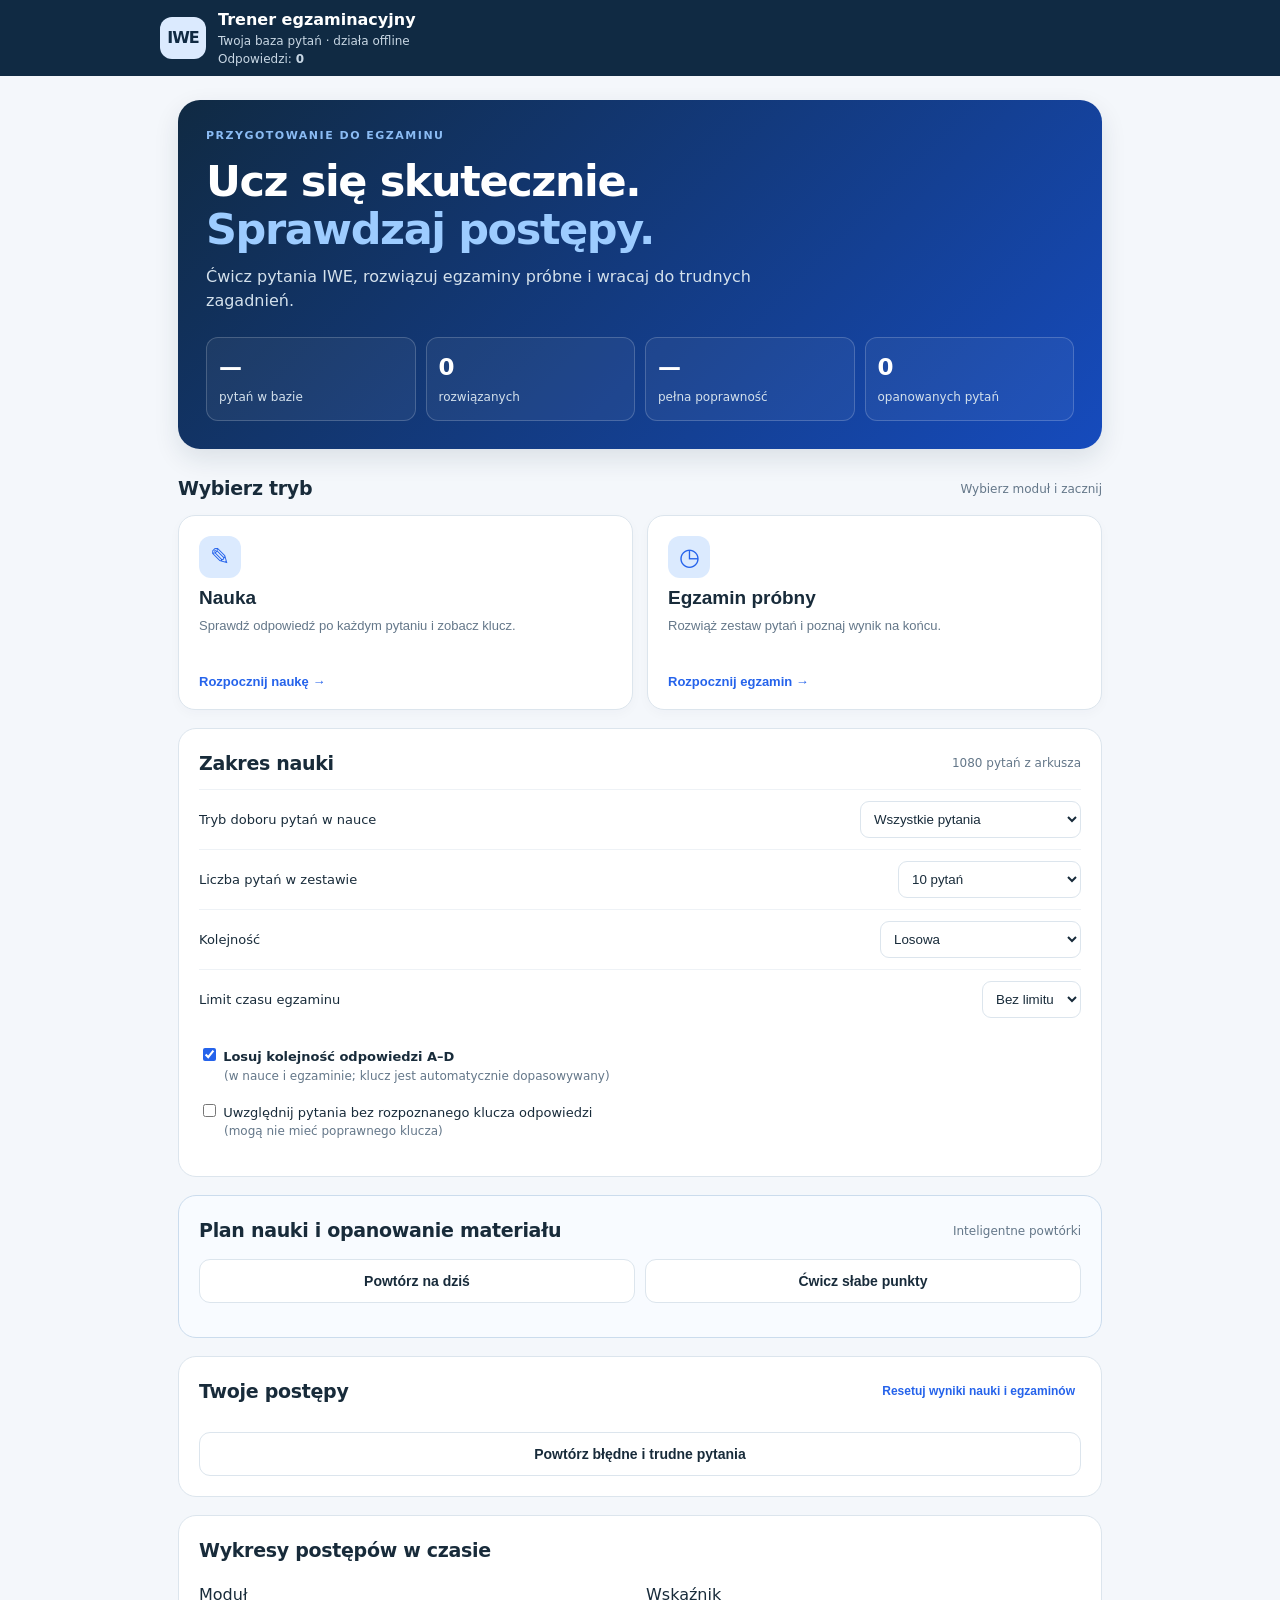
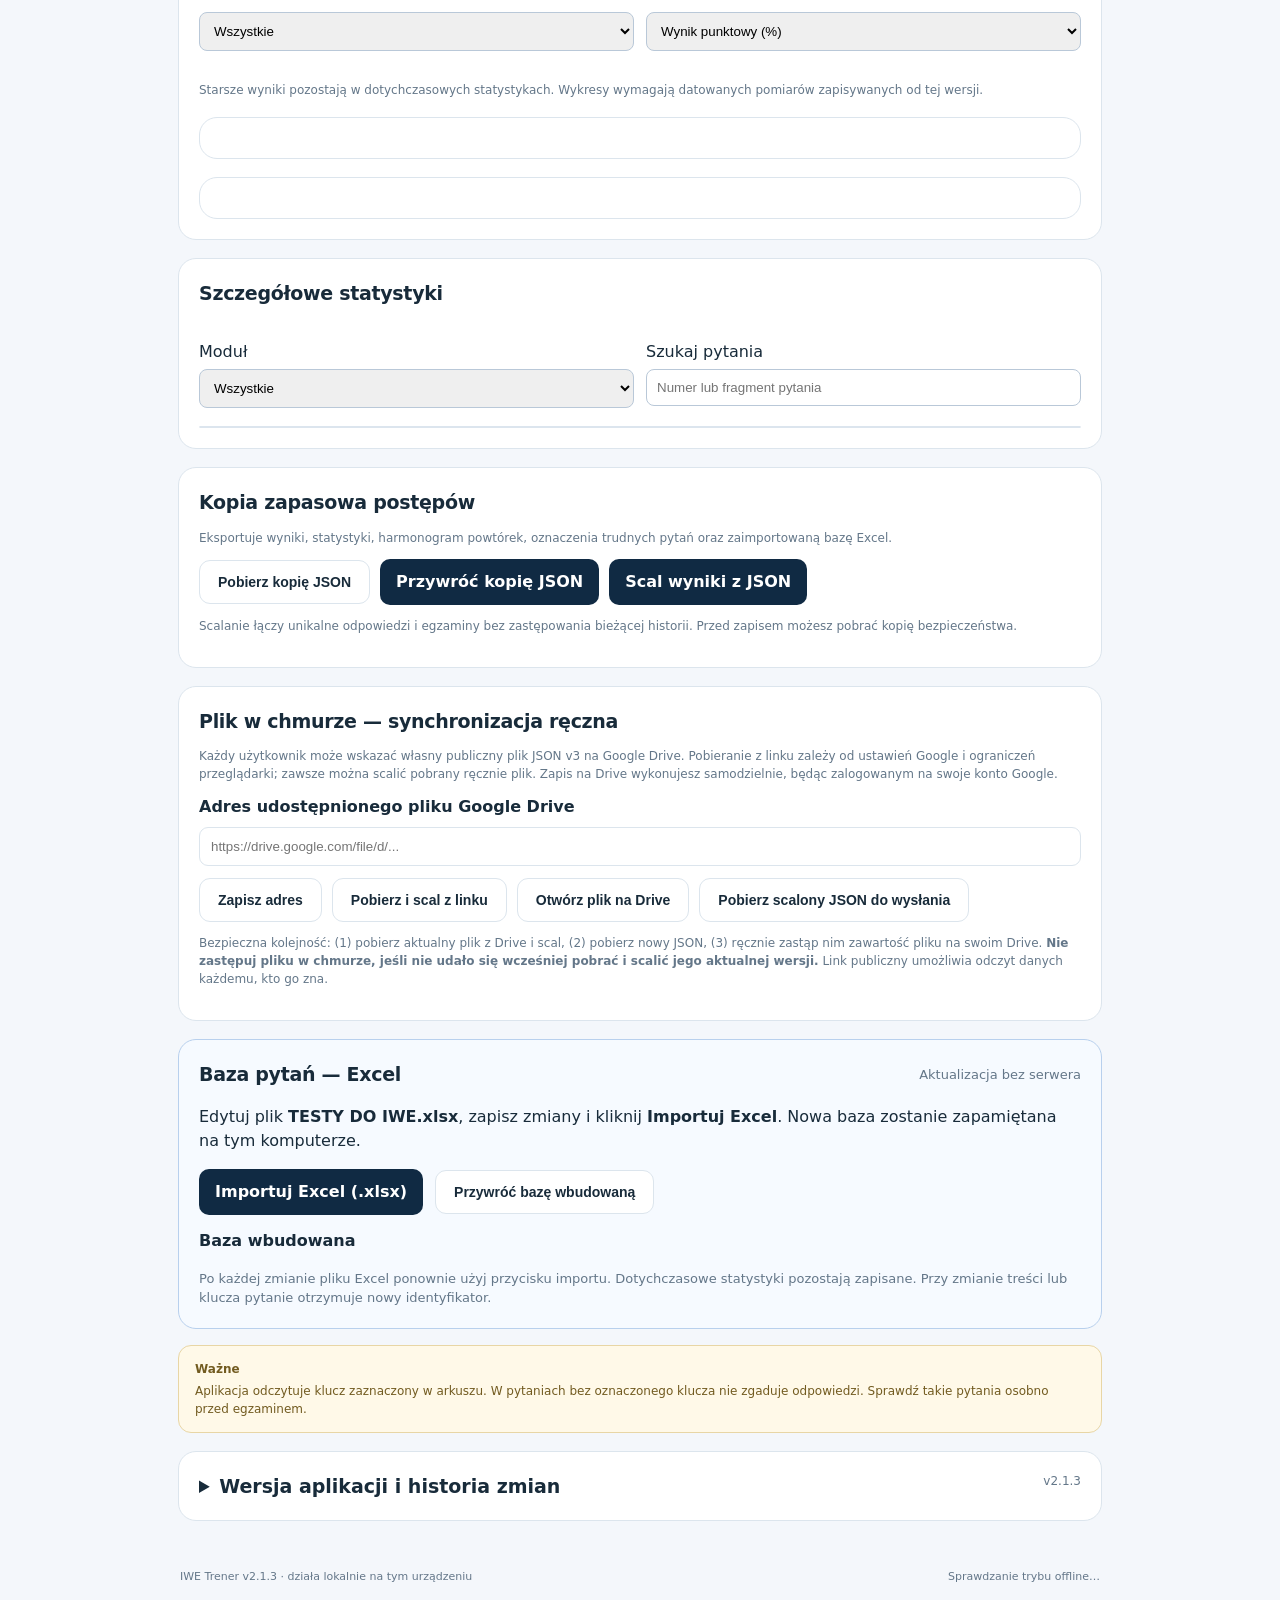
==== commit cdd9a1de: "Add per-device Google Drive JSON URL and safe manual cloud merge workflow" ====
--- a/index.html
+++ b/index.html
@@ -17,6 +17,13 @@
 <div class="panel progress-panel"><div class="section-title"><h2>Twoje postępy</h2><button id="resetBtn" class="text-button">Resetuj wyniki nauki i egzaminów</button></div><div id="progressSummary" class="progress-summary"></div><div class="module-progress" id="moduleProgress"></div><button id="reviewBtn" class="secondary full">Powtórz błędne i trudne pytania</button></div>
 <div class="panel"><div class="section-title"><h2>Wykresy postępów w czasie</h2></div><div class="stats-controls"><label>Moduł <select id="chartModule"><option value="all">Wszystkie</option><option>I</option><option>II</option><option>III</option><option>IV</option><option value="I N">I N</option><option value="II N">II N</option><option value="III N">III N</option><option value="IV N">IV N</option></select></label><label>Wskaźnik <select id="chartMetric"><option value="points">Wynik punktowy (%)</option><option value="correct">Całkowicie poprawne (%)</option></select></label></div><div id="historyCharts" class="history-charts"></div><p class="muted">Starsze wyniki pozostają w dotychczasowych statystykach. Wykresy wymagają datowanych pomiarów zapisywanych od tej wersji.</p><div id="readinessDashboard" class="panel"></div><div id="weakQuestionsDashboard" class="panel"></div></div><div class="panel"><div class="section-title"><h2>Szczegółowe statystyki</h2></div><div id="detailedModules" class="detailed-modules"></div><div class="stats-controls"><label>Moduł <select id="statsModuleFilter"><option value="all">Wszystkie</option><option>I</option><option>II</option><option>III</option><option>IV</option><option value="I N">I N</option><option value="II N">II N</option><option value="III N">III N</option><option value="IV N">IV N</option></select></label><label>Szukaj pytania <input id="statsSearch" type="search" placeholder="Numer lub fragment pytania"></label></div><p id="questionStatsCount" class="muted"></p><div id="questionStats" class="question-stats"></div></div>
 <div class="panel"><div class="section-title"><h2>Kopia zapasowa postępów</h2></div><p class="muted">Eksportuje wyniki, statystyki, harmonogram powtórek, oznaczenia trudnych pytań oraz zaimportowaną bazę Excel.</p><p id="backupStatus" class="muted"></p><p id="backupReminder" class="notice" hidden>Minęło co najmniej 7 dni od ostatniego zarejestrowanego eksportu (lub nie ma jeszcze kopii). Warto pobrać aktualną kopię postępów.</p><div class="backup-controls"><button id="exportBackupBtn" class="secondary" type="button">Pobierz kopię JSON</button><label class="import-file">Przywróć kopię JSON<input id="backupFile" type="file" accept=".json,application/json"></label><label class="import-file">Scal wyniki z JSON<input id="mergeFile" type="file" accept=".json,application/json"></label></div><p class="muted">Scalanie łączy unikalne odpowiedzi i egzaminy bez zastępowania bieżącej historii. Przed zapisem możesz pobrać kopię bezpieczeństwa.</p></div>
+<div class="panel"><div class="section-title"><h2>Plik w chmurze — synchronizacja ręczna</h2></div>
+<p class="muted">Każdy użytkownik może wskazać własny publiczny plik JSON v3 na Google Drive. Pobieranie z linku zależy od ustawień Google i ograniczeń przeglądarki; zawsze można scalić pobrany ręcznie plik. Zapis na Drive wykonujesz samodzielnie, będąc zalogowanym na swoje konto Google.</p>
+<label for="cloudFileUrl"><strong>Adres udostępnionego pliku Google Drive</strong></label>
+<input id="cloudFileUrl" type="url" placeholder="https://drive.google.com/file/d/..." style="display:block;width:100%;max-width:100%;margin:8px 0 12px;padding:11px;border:1px solid var(--line);border-radius:9px">
+<div class="backup-controls"><button id="cloudSaveUrlBtn" type="button" class="secondary">Zapisz adres</button><button id="cloudFetchBtn" type="button" class="secondary">Pobierz i scal z linku</button><button id="cloudOpenBtn" type="button" class="secondary">Otwórz plik na Drive</button><button id="cloudExportBtn" type="button" class="secondary">Pobierz scalony JSON do wysłania</button></div>
+<p id="cloudStatus" class="muted" role="status" aria-live="polite"></p>
+<p class="muted">Bezpieczna kolejność: (1) pobierz aktualny plik z Drive i scal, (2) pobierz nowy JSON, (3) ręcznie zastąp nim zawartość pliku na swoim Drive. <strong>Nie zastępuj pliku w chmurze, jeśli nie udało się wcześniej pobrać i scalić jego aktualnej wersji.</strong> Link publiczny umożliwia odczyt danych każdemu, kto go zna.</p></div>
 <div class="panel import-panel"><div class="section-title"><h2>Baza pytań — Excel</h2><span class="muted">Aktualizacja bez serwera</span></div><p>Edytuj plik <strong>TESTY DO IWE.xlsx</strong>, zapisz zmiany i kliknij <strong>Importuj Excel</strong>. Nowa baza zostanie zapamiętana na tym komputerze.</p><div class="import-actions"><label class="import-file">Importuj Excel (.xlsx)<input id="excelFile" type="file" accept=".xlsx,application/vnd.openxmlformats-officedocument.spreadsheetml.sheet"></label><button class="secondary" type="button" id="restoreBaseBtn">Przywróć bazę wbudowaną</button></div><p id="importInfo" class="import-info" aria-live="polite">Baza wbudowana</p><p id="importStatus" class="muted" aria-live="polite"></p><p class="muted import-note">Po każdej zmianie pliku Excel ponownie użyj przycisku importu. Dotychczasowe statystyki pozostają zapisane. Przy zmianie treści lub klucza pytanie otrzymuje nowy identyfikator.</p></div>
 <div class="notice"><strong>Ważne</strong><p>Aplikacja odczytuje klucz zaznaczony w arkuszu. W pytaniach bez oznaczonego klucza nie zgaduje odpowiedzi. Sprawdź takie pytania osobno przed egzaminem.</p></div>
 <div class="version-history panel"><details><summary style="cursor:pointer;font-size:19px;font-weight:750">Wersja aplikacji i historia zmian <span class="muted" style="float:right;font-size:12px;font-weight:400">v2.1.3</span></summary><div class="change-history"><p><strong>2.1.3 — 21.10.2026:</strong> naprawiono reset postępów: po wyczyszczeniu historii zachowywana jest pełna struktura kopii JSON v3, w tym sessionHistory; rozszerzono testy cyklu kopii.</p><p><strong>2.1.2 — 21.10.2026:</strong> poprawiono zachowanie lokalnych dni nauki podczas scalania kopii JSON v3; dodano testy regresyjne importu, scalania i opanowania.</p><p><strong>2.1.1 — 21.10.2026:</strong> naprawiono scalanie historii egzaminów i licznik poznanych pytań po oznaczeniu gwiazdką; dodano automatyczne testy regresyjne.</p><p><strong>2.1.0 — 21.10.2026:</strong> unikalne identyfikatory zdarzeń, sesji i egzaminów, kopie JSON v3, kontrola punktacji egzaminów oraz przywrócona granatowo-niebieska kolorystyka.</p><p><strong>2.0.0 TEST — 19.10.2026:</strong> oddzielne środowisko testowe TEST_3 i nowy lokalny zapis postępów; import pytań XLSX do IndexedDB z raportem powtórzeń; tryb nauki wyłącznie nowych pytań i zestawy testowe po 3 pytania; wielokolorowe wykresy liczby prób (1, 2, 3, 4, 5+); doprecyzowane kryterium opanowania (3 poprawne z rzędu w minimum 2 lokalnych datach); uporządkowany pulpit, statystyki i osobna sekcja najczęściej błędnych pytań. Wbudowana baza pytań: TESTY DO IWE(3).xlsx. Historia nauki rozpoczęta od zera w oddzielnym magazynie wersji 2.0; wcześniejsze dane nie zostały usunięte. Pełna weryfikacja zgodności historii pozostaje w toku.</p><p><strong>1.4.0 — Etap 4:</strong> wersjonowanie, historia zmian, przypomnienia o kopii, weryfikacja zgodności przywracania.</p><p><strong>Etap 3:</strong> analiza przygotowania, ranking błędów i regularność nauki.</p><p><strong>Etap 2:</strong> egzamin próbny 80 pytań / 120 minut, nawigacja i wyniki modułów.</p><p><strong>Etap 1:</strong> inteligentna nauka, powtórki i skróty klawiaturowe.</p></div></details></div>
@@ -428,6 +435,44 @@
  finally{$('#mergeFile').value=''}
 }
 
+// Opcjonalny plik chmurowy: tylko odczyt; zapis do Google Drive pozostaje ręczny.
+const CLOUD_URL_KEY='iweTrainerCloudJsonUrlV1';
+function cloudStatus(message){const el=$('#cloudStatus');if(el)el.textContent=message}
+function cloudFileId(url){const m=url.pathname.match(/\\/file\\/d\\/([a-zA-Z0-9_-]+)/)||url.pathname.match(/\\/d\\/([a-zA-Z0-9_-]+)/);return m?.[1]||url.searchParams.get('id')}
+function configuredCloudUrl(){
+ const value=$('#cloudFileUrl').value.trim();if(!value)throw Error('Wprowadź adres pliku Google Drive.');
+ let url;try{url=new URL(value)}catch{throw Error('Nieprawidłowy adres URL.')}
+ if(url.protocol!=='https:'||!['drive.google.com','docs.google.com','drive.usercontent.google.com'].includes(url.hostname))throw Error('Dozwolone są wyłącznie linki HTTPS do plików Google Drive.');
+ if(!cloudFileId(url))throw Error('Nie można odczytać identyfikatora pliku z podanego linku.');
+ return value;
+}
+function saveCloudUrl(){const value=configuredCloudUrl();localStorage.setItem(CLOUD_URL_KEY,value);cloudStatus('Adres zapisany na tym urządzeniu.')}
+async function fetchCloudBackup(){
+ const value=configuredCloudUrl();localStorage.setItem(CLOUD_URL_KEY,value);
+ const url=new URL(value),id=cloudFileId(url);
+ const download='https://drive.google.com/uc?export=download&id='+encodeURIComponent(id);
+ cloudStatus('Próba pobrania pliku z Google Drive…');
+ let response;
+ try{response=await fetch(download,{cache:'no-store',credentials:'omit',redirect:'follow'})}
+ catch{throw Error('Przeglądarka nie może pobrać pliku bezpośrednio z Google Drive (często blokada CORS). Otwórz plik na Drive, pobierz JSON i użyj „Scal wyniki z JSON”.')}
+ if(!response.ok)throw Error('Pobieranie nie powiodło się (HTTP '+response.status+'). Pobierz plik ręcznie i użyj scalania JSON.');
+ let obj;try{obj=JSON.parse(await response.text())}catch{throw Error('Google Drive nie zwrócił pliku JSON (np. strona logowania lub potwierdzenia). Pobierz plik ręcznie.')}
+ const incoming=validateBackup(obj),merged=mergeProgressData(progress,incoming);
+ if(!warnExamAudit(merged,'Scalanie z Google Drive'))return;
+ const newAnswers=merged.history.length-(progress.history||[]).length;
+ const newSessions=merged.sessionHistory.length-(progress.sessionHistory||[]).length;
+ const newExams=merged.examHistory.length-(progress.examHistory||[]).length;
+ if(!confirm('Scalić dane z Google Drive?\\nNowe odpowiedzi: '+newAnswers+'\\nNowe sesje: '+newSessions+'\\nNowe egzaminy: '+newExams+'\\nPrzed zmianą zostanie pobrana kopia lokalna.'))return;
+ await exportBackup();
+ localStorage.setItem(STORE,JSON.stringify(merged));progress=merged;renderStats();renderBackupStatus();
+ cloudStatus('Scalono dane z chmury: '+merged.history.length+' odpowiedzi, '+merged.sessionHistory.length+' sesji, '+merged.examHistory.length+' egzaminów.');
+}
+$('#cloudFileUrl').value=localStorage.getItem(CLOUD_URL_KEY)||'';
+$('#cloudSaveUrlBtn').addEventListener('click',()=>{try{saveCloudUrl()}catch(e){cloudStatus(e.message)}});
+$('#cloudOpenBtn').addEventListener('click',()=>{try{window.open(configuredCloudUrl(),'_blank','noopener,noreferrer')}catch(e){cloudStatus(e.message)}});
+$('#cloudFetchBtn').addEventListener('click',async()=>{const btn=$('#cloudFetchBtn');btn.disabled=true;try{await fetchCloudBackup()}catch(e){cloudStatus('Nie udało się pobrać/scalić: '+e.message)}finally{btn.disabled=false}});
+$('#cloudExportBtn').addEventListener('click',async()=>{cloudStatus('Przed nadpisaniem pliku na Drive upewnij się, że scalono jego najnowszą wersję.');await exportBackup()});
+
 $('#starQuestionBtn').addEventListener('click',toggleStar);
 $('#exportBackupBtn').addEventListener('click',exportBackup);
 $('#backupFile').addEventListener('change',e=>restoreBackup(e.target.files[0]));
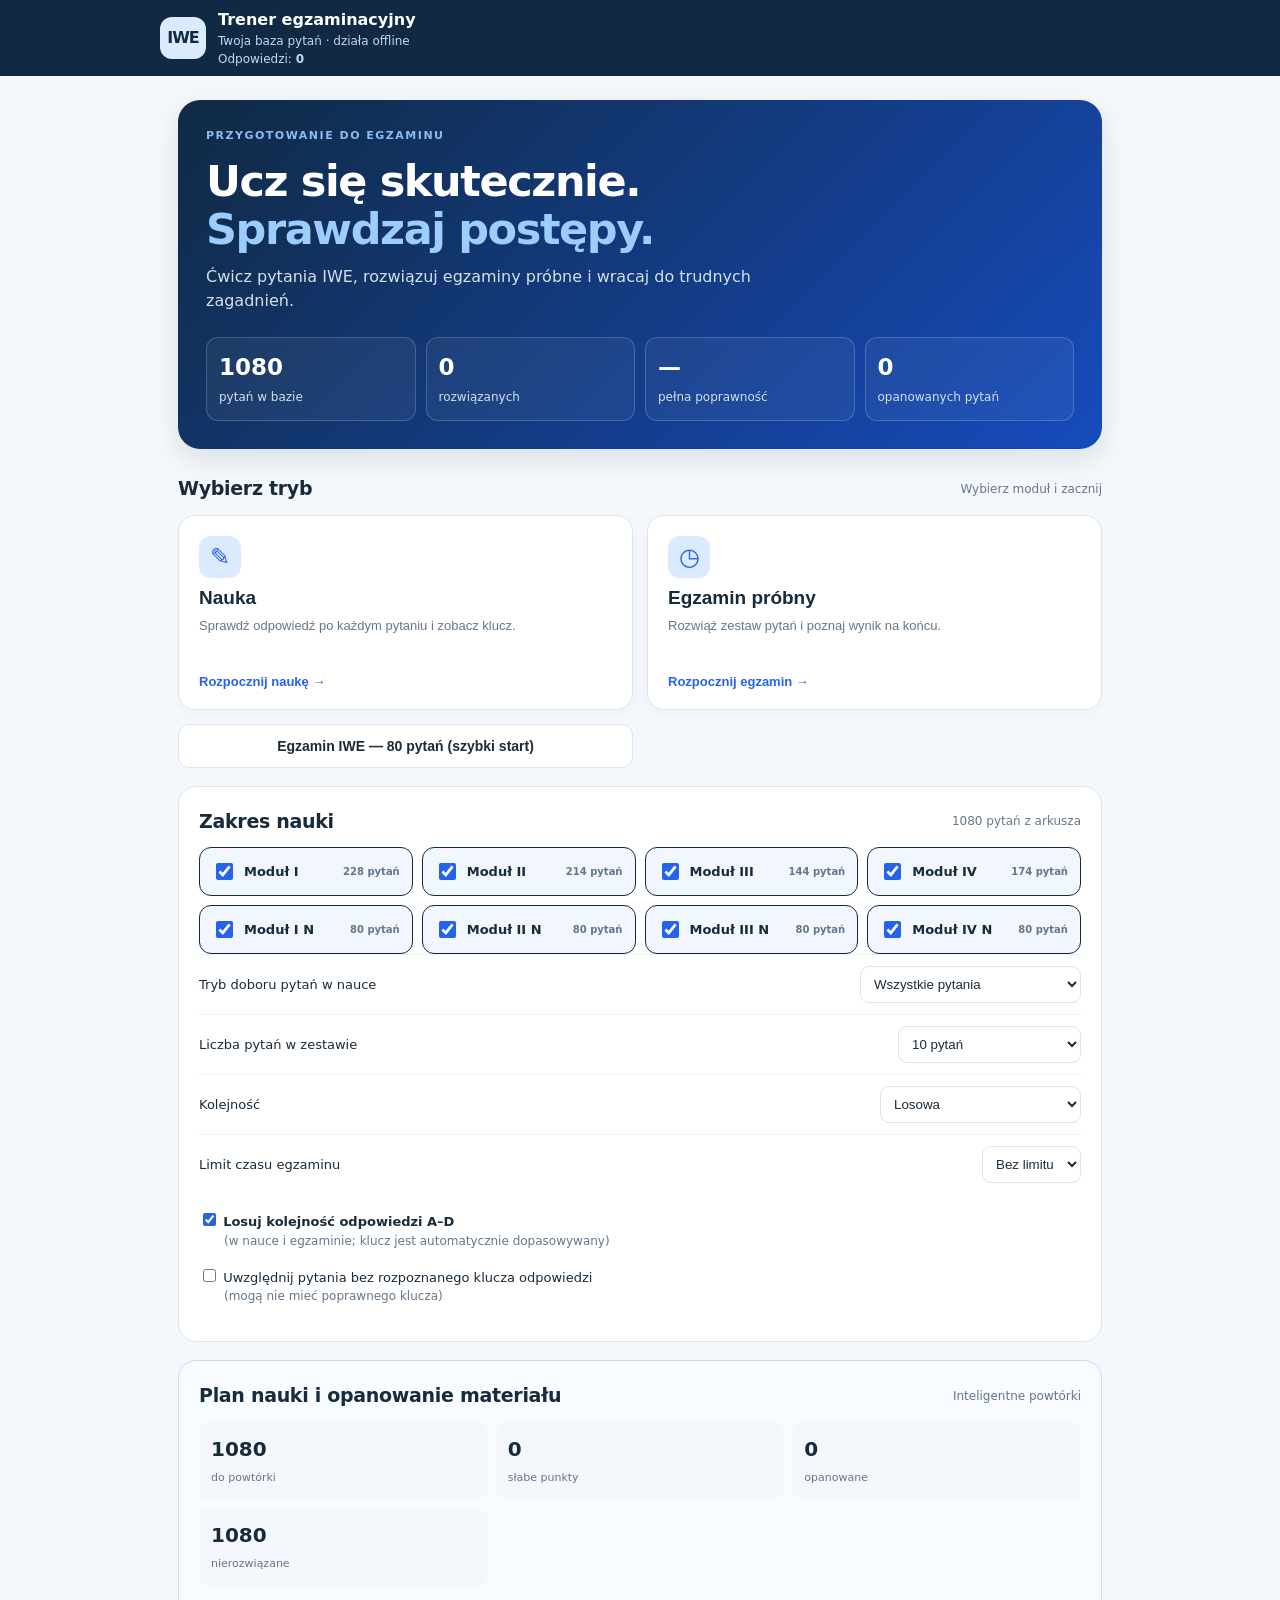
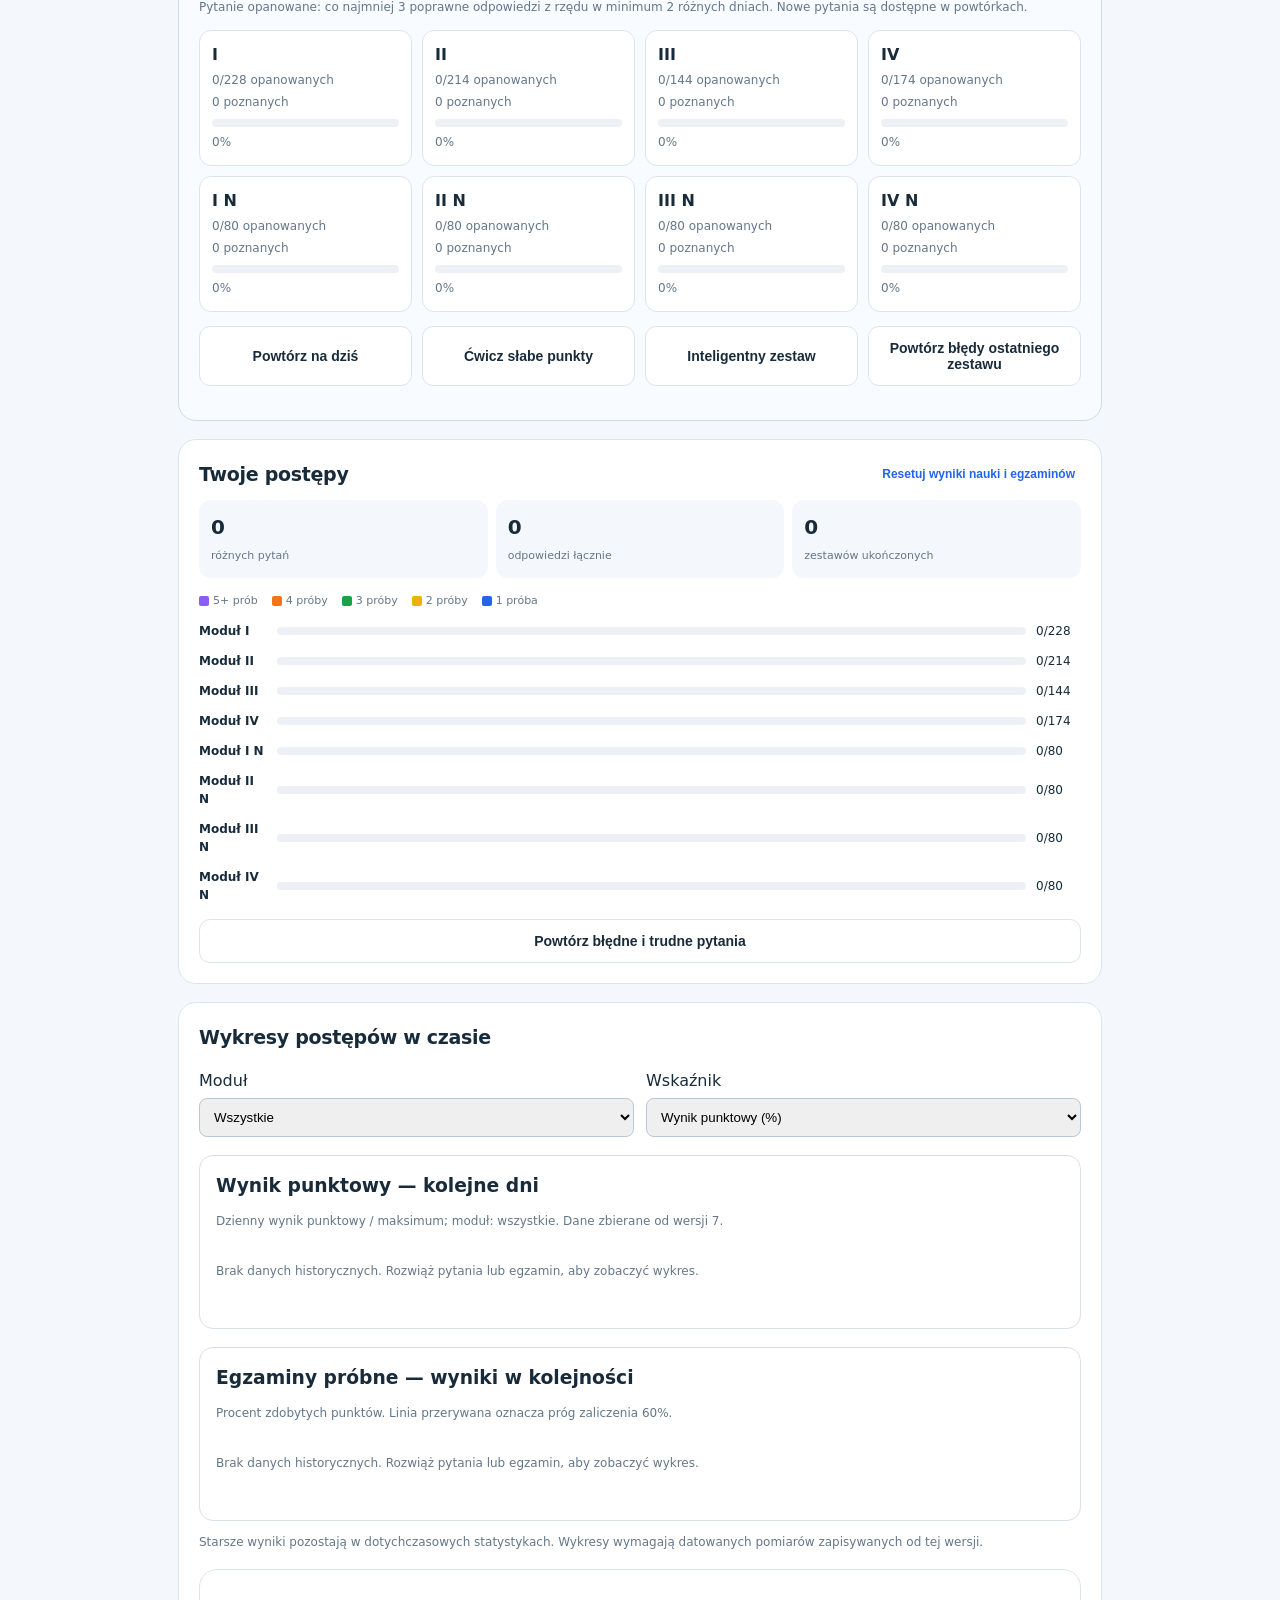
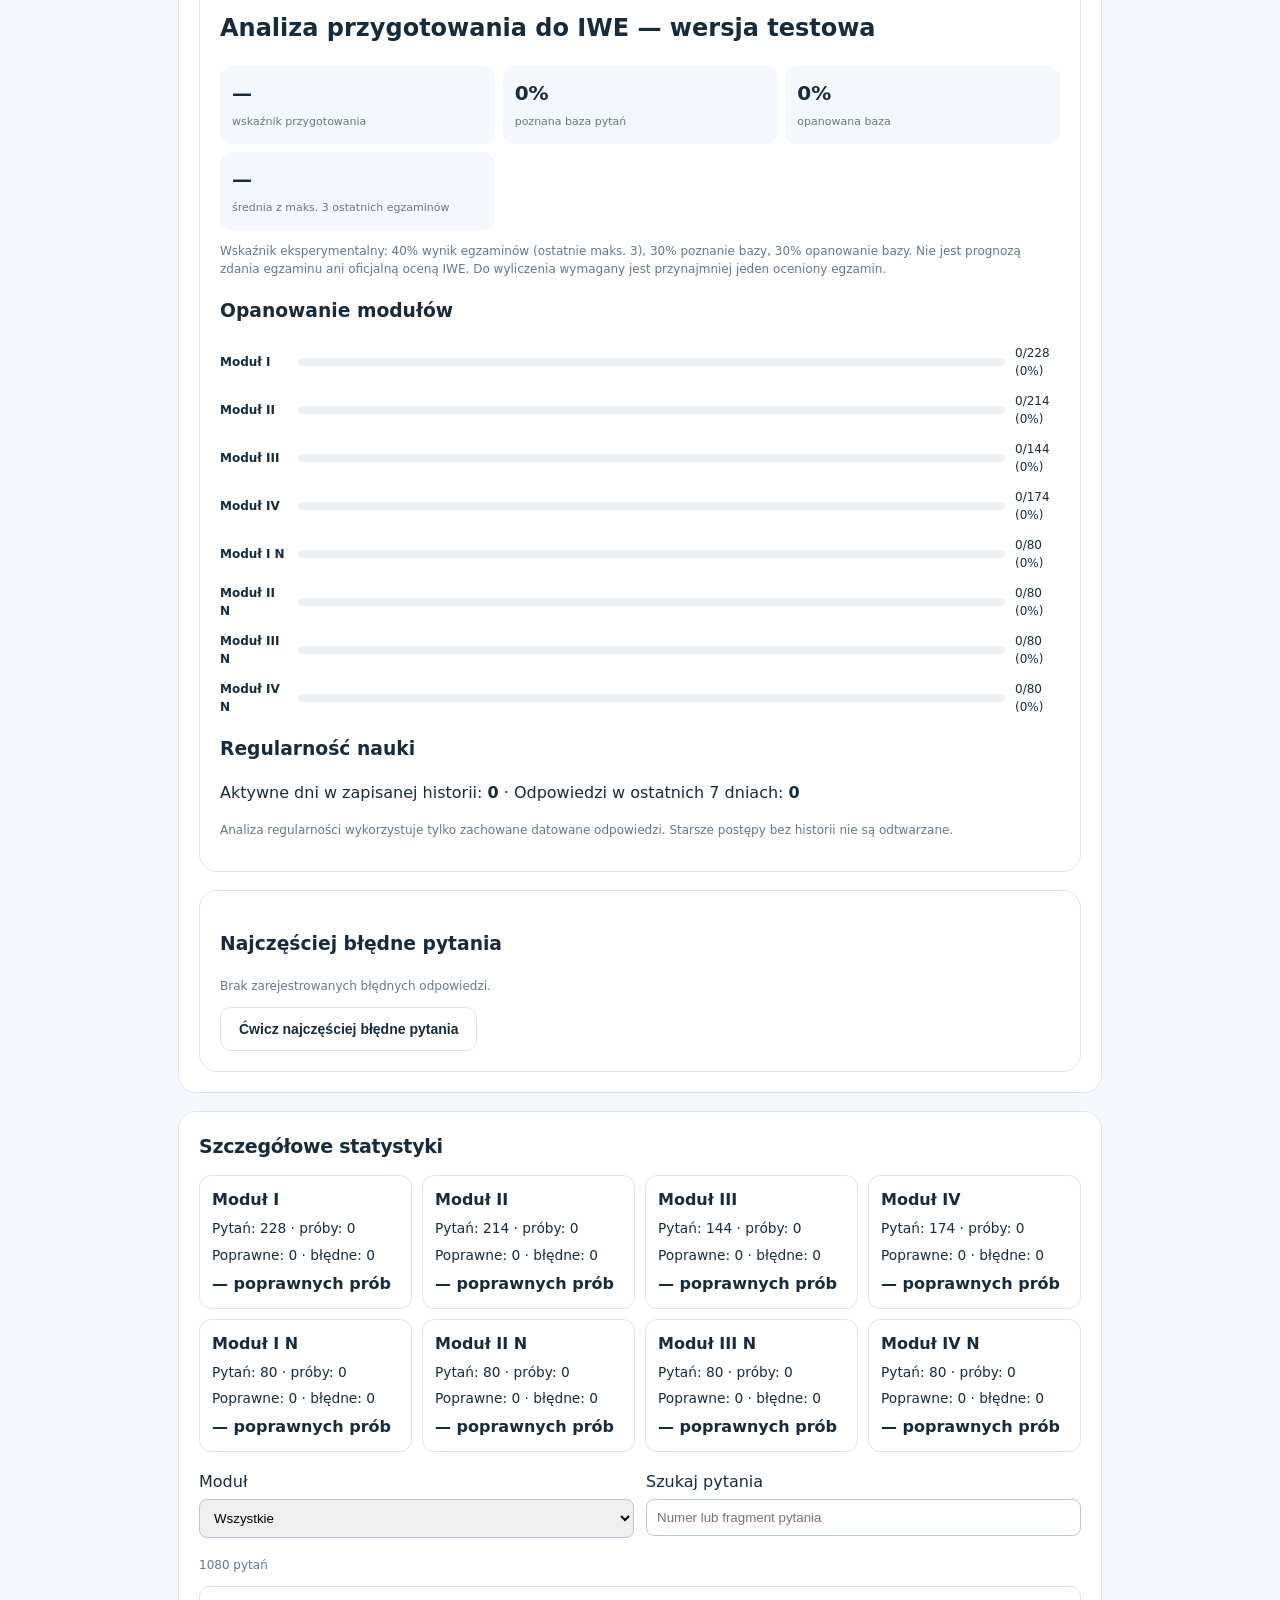
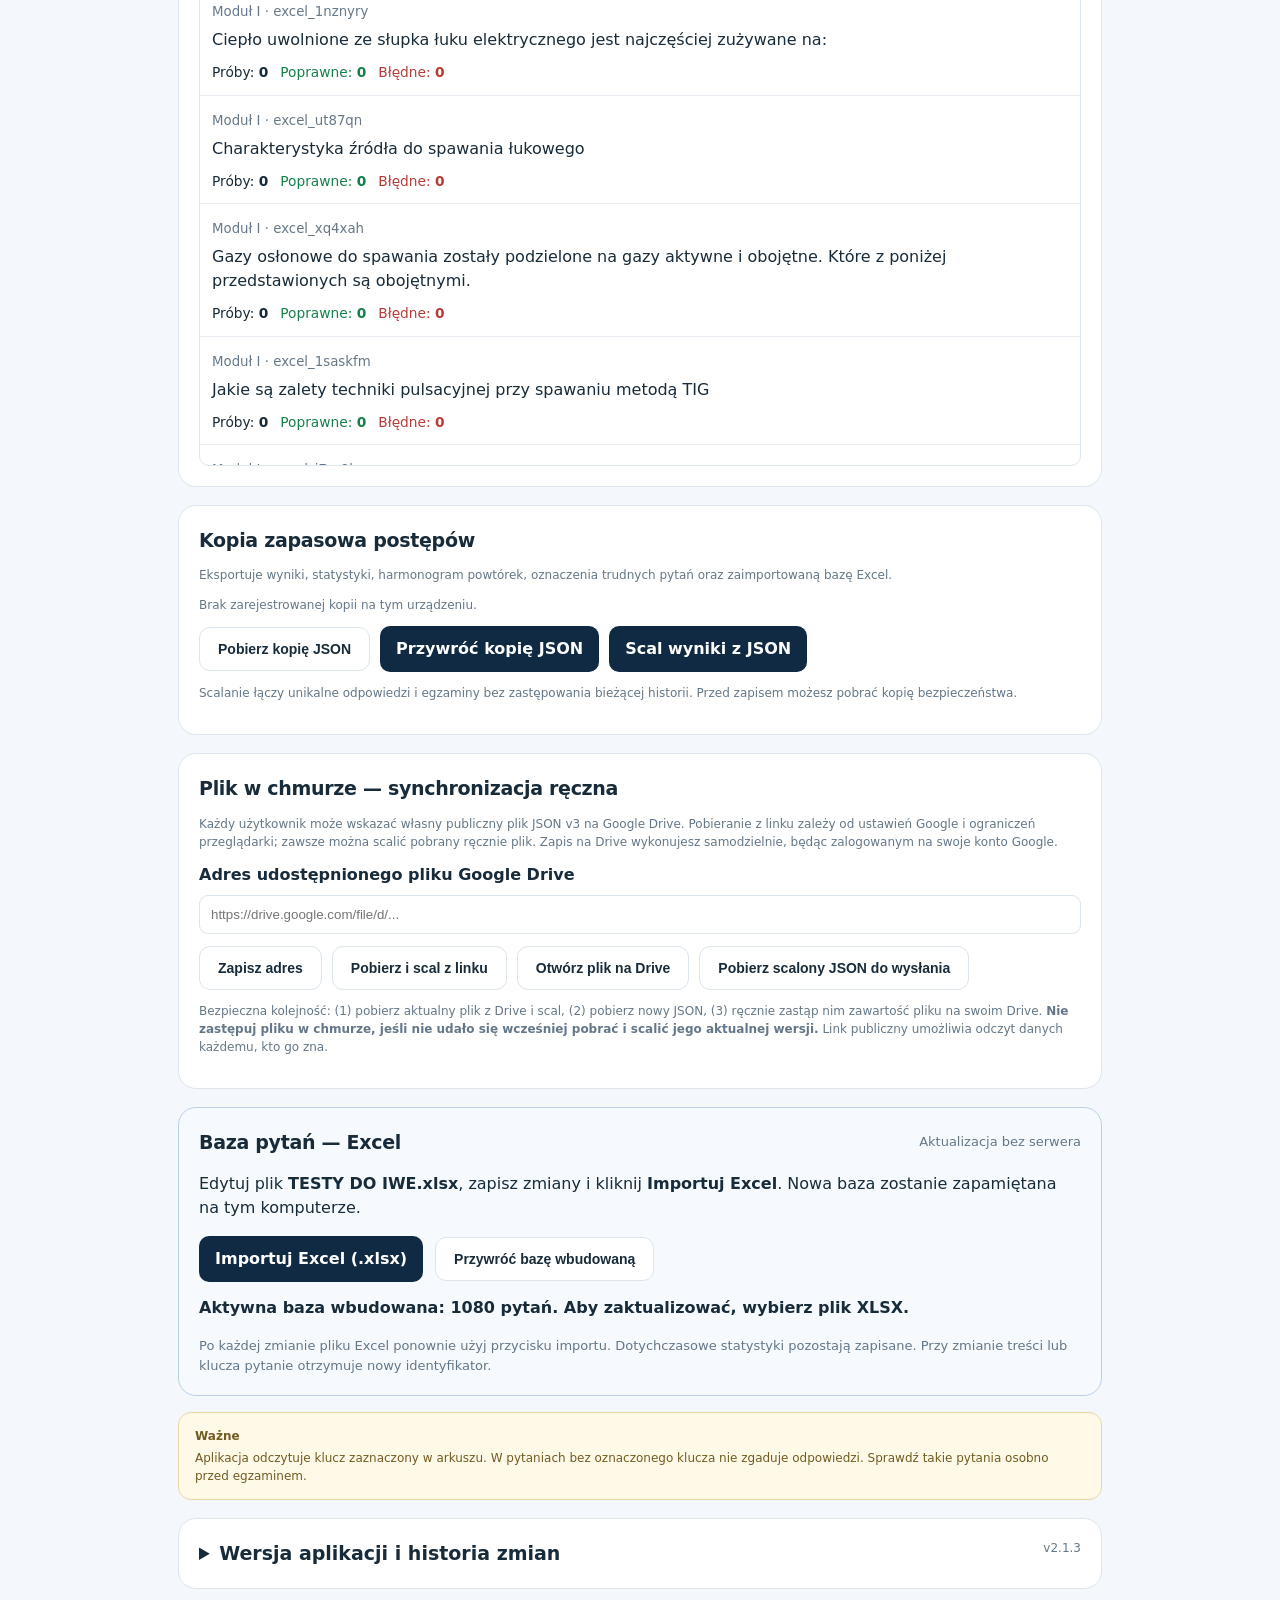
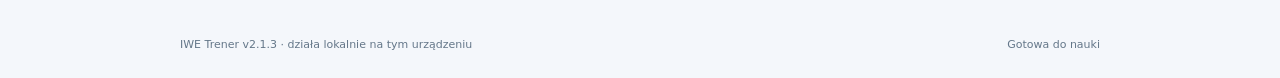
==== commit ccdab703: "Fix Google Drive file ID parsing for shared links" ====
--- a/index.html
+++ b/index.html
@@ -438,7 +438,7 @@
 // Opcjonalny plik chmurowy: tylko odczyt; zapis do Google Drive pozostaje ręczny.
 const CLOUD_URL_KEY='iweTrainerCloudJsonUrlV1';
 function cloudStatus(message){const el=$('#cloudStatus');if(el)el.textContent=message}
-function cloudFileId(url){const m=url.pathname.match(/\\/file\\/d\\/([a-zA-Z0-9_-]+)/)||url.pathname.match(/\\/d\\/([a-zA-Z0-9_-]+)/);return m?.[1]||url.searchParams.get('id')}
+function cloudFileId(url){const m=url.pathname.match(/\/file\/d\/([a-zA-Z0-9_-]+)/)||url.pathname.match(/\/d\/([a-zA-Z0-9_-]+)/);return m?.[1]||url.searchParams.get('id')}
 function configuredCloudUrl(){
  const value=$('#cloudFileUrl').value.trim();if(!value)throw Error('Wprowadź adres pliku Google Drive.');
  let url;try{url=new URL(value)}catch{throw Error('Nieprawidłowy adres URL.')}
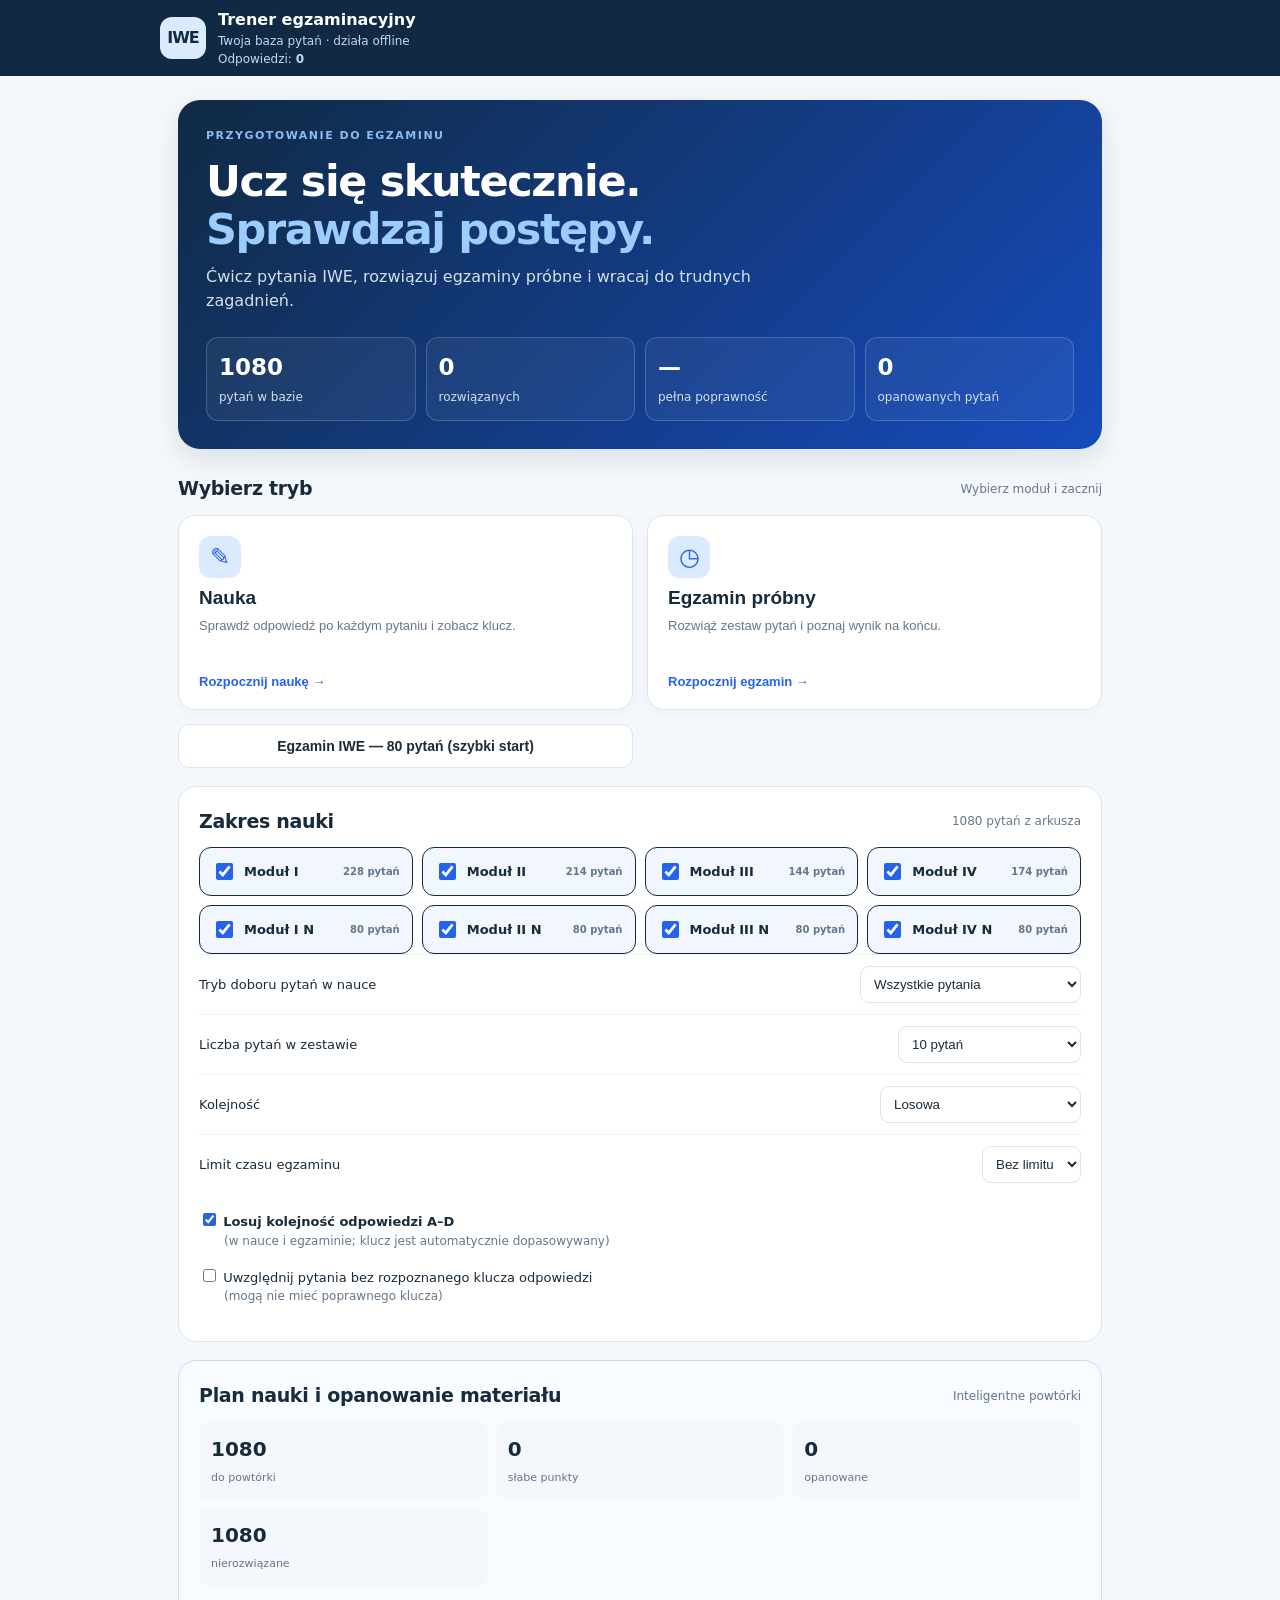
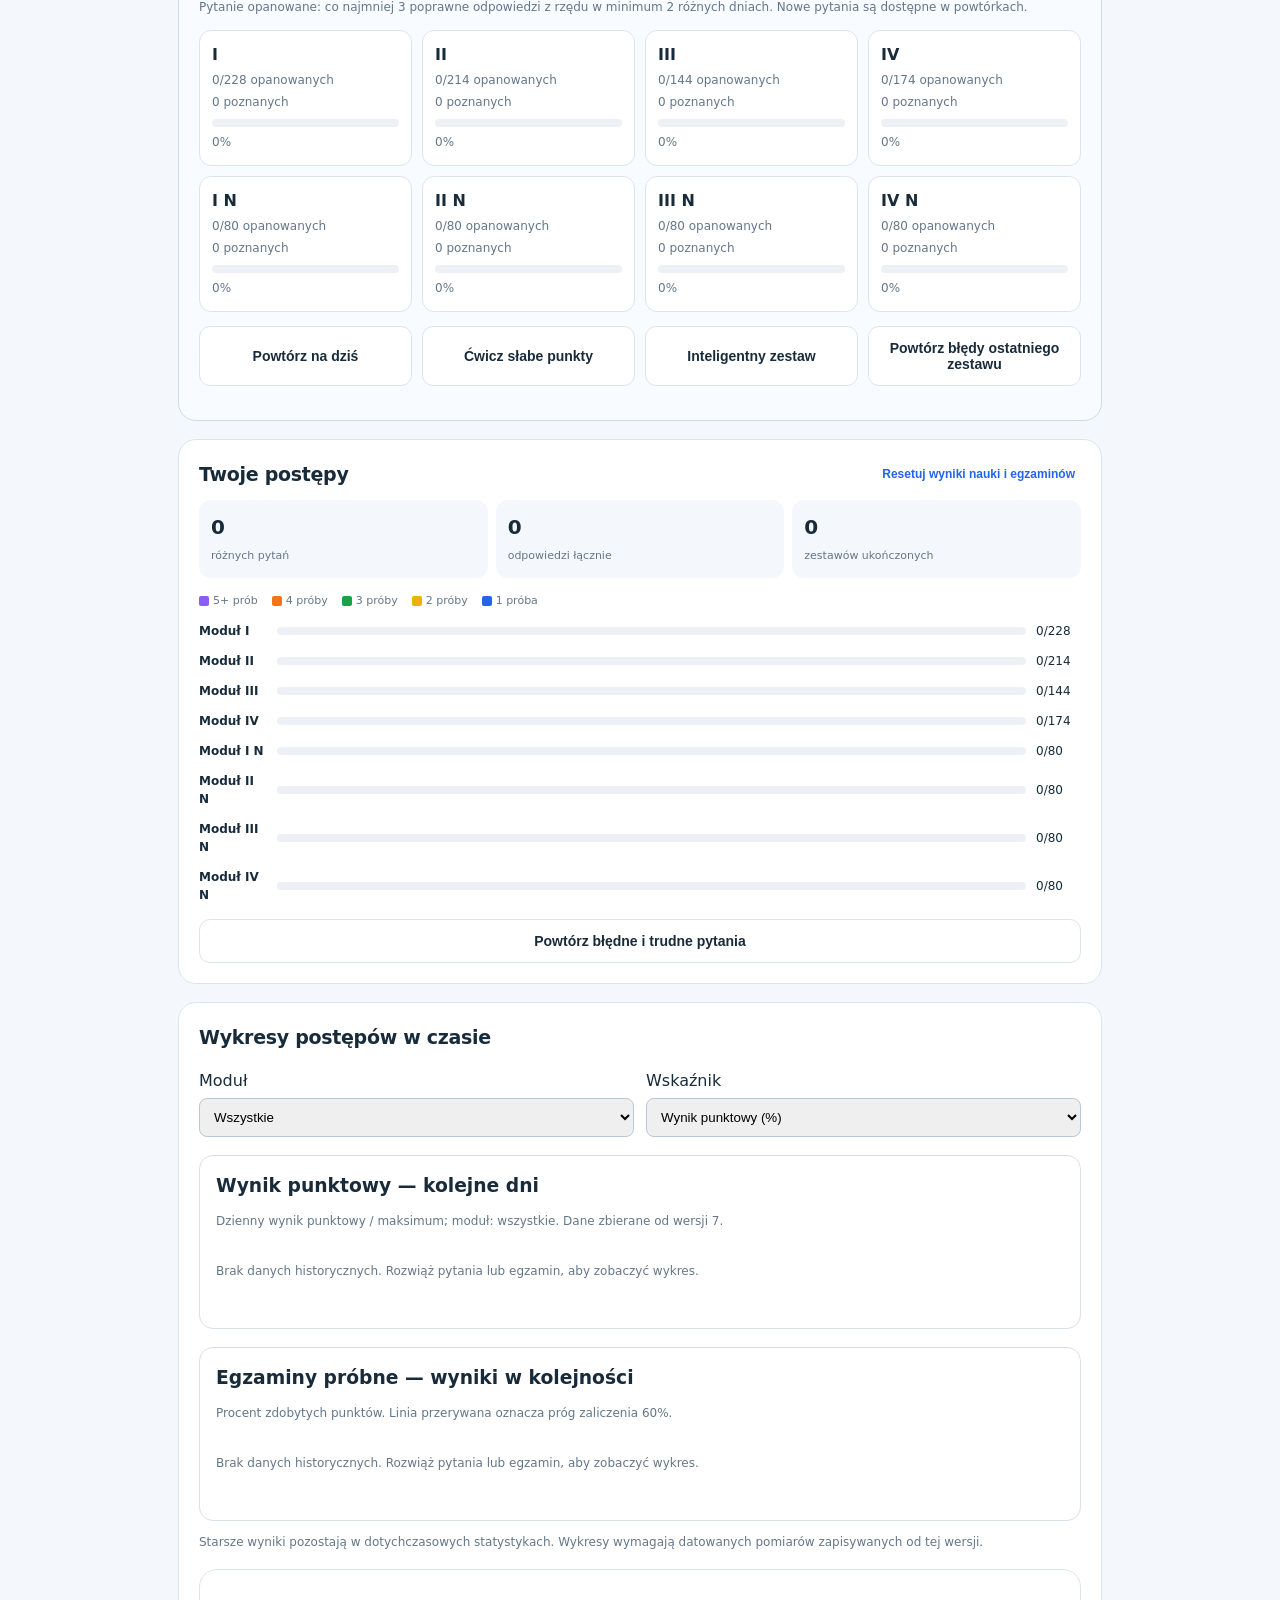
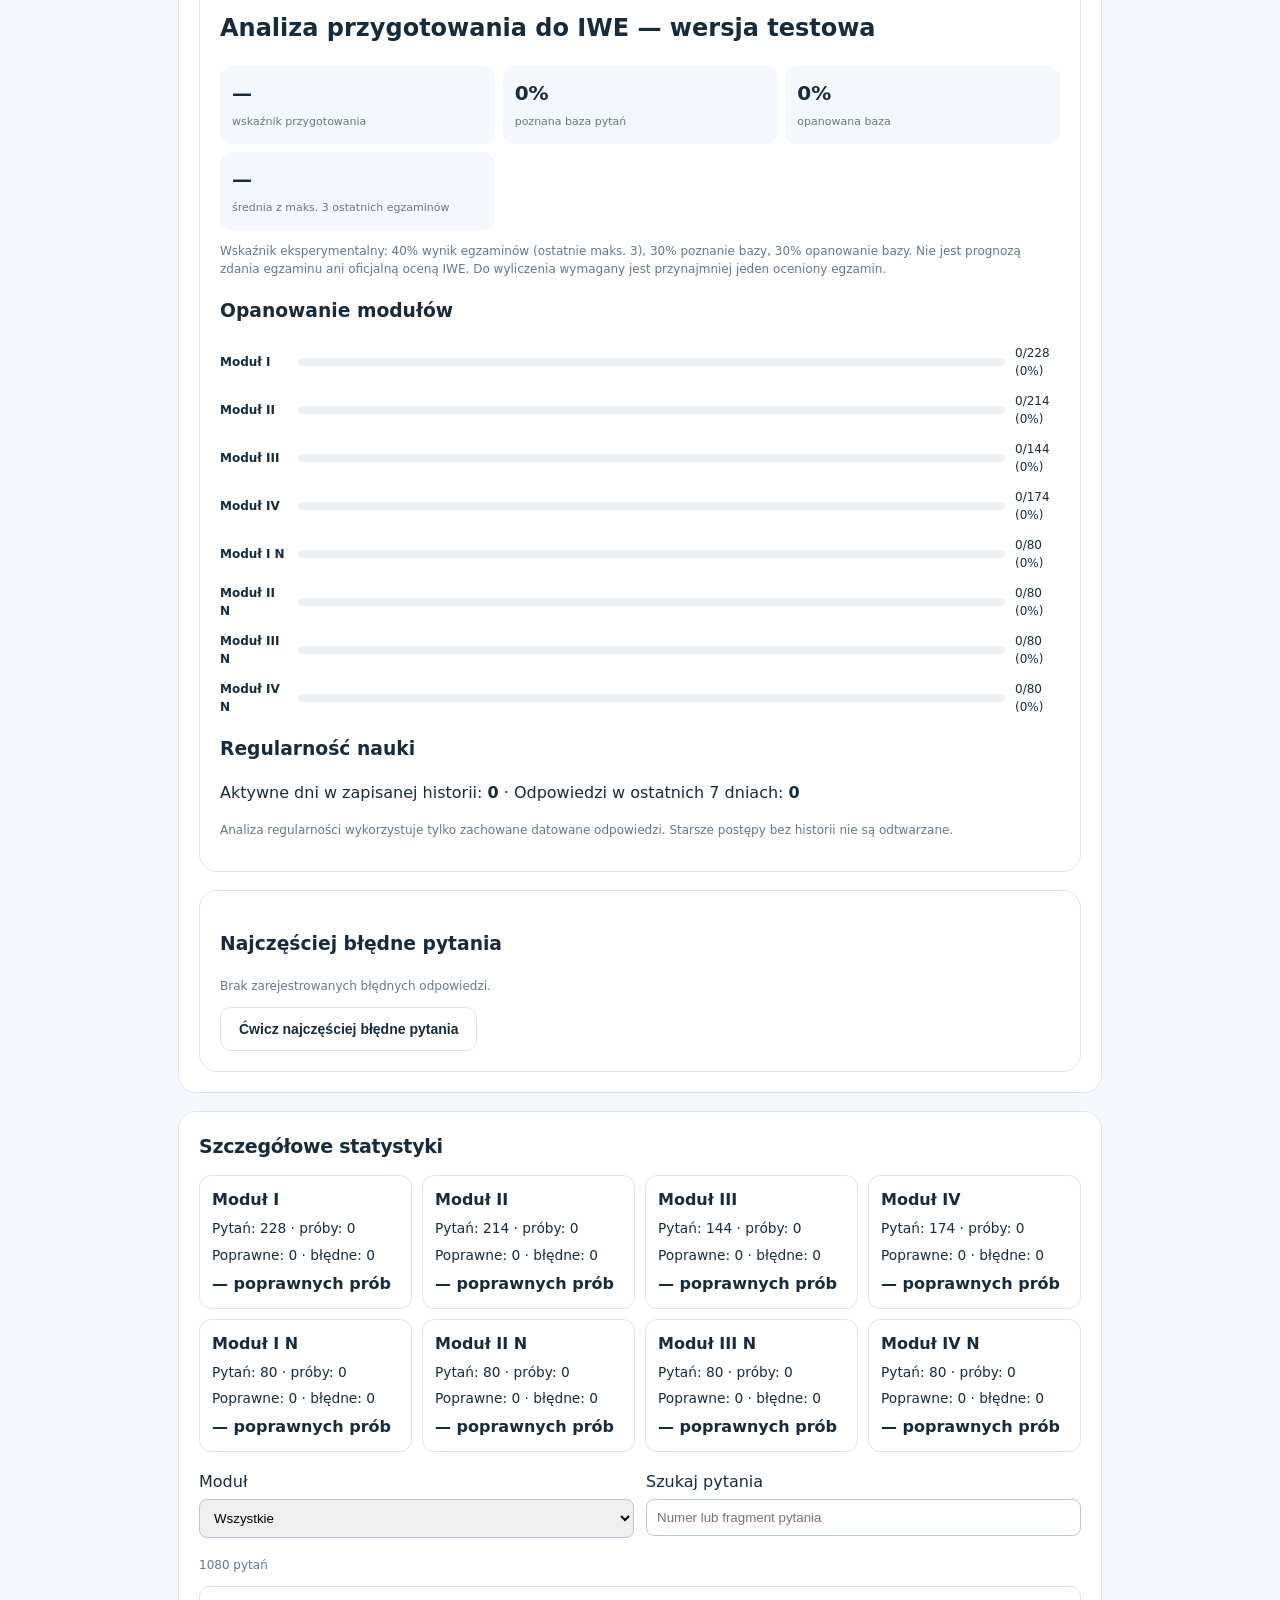
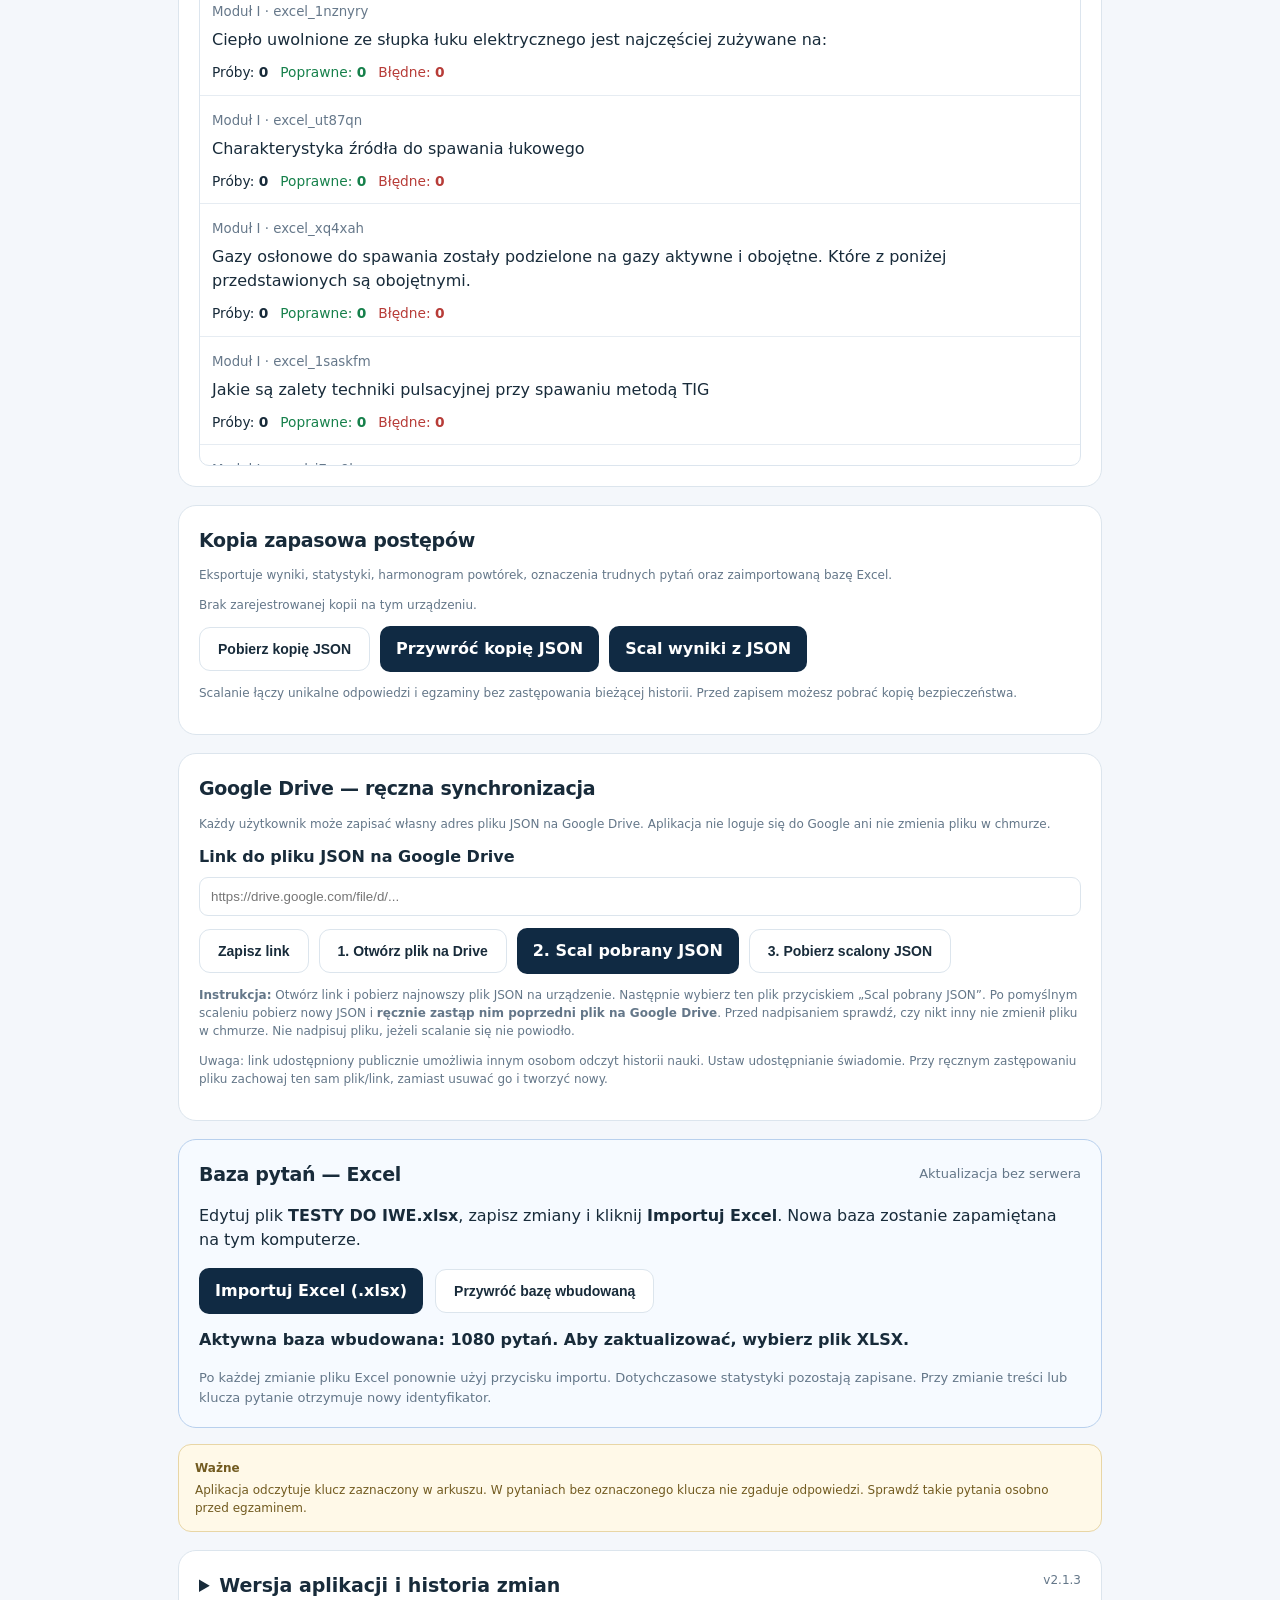
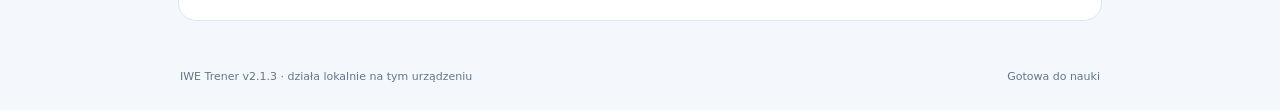
==== commit 754e455e: "Replace blocked Drive fetch with guided manual download merge and upload workflow" ====
--- a/index.html
+++ b/index.html
@@ -17,13 +17,14 @@
 <div class="panel progress-panel"><div class="section-title"><h2>Twoje postępy</h2><button id="resetBtn" class="text-button">Resetuj wyniki nauki i egzaminów</button></div><div id="progressSummary" class="progress-summary"></div><div class="module-progress" id="moduleProgress"></div><button id="reviewBtn" class="secondary full">Powtórz błędne i trudne pytania</button></div>
 <div class="panel"><div class="section-title"><h2>Wykresy postępów w czasie</h2></div><div class="stats-controls"><label>Moduł <select id="chartModule"><option value="all">Wszystkie</option><option>I</option><option>II</option><option>III</option><option>IV</option><option value="I N">I N</option><option value="II N">II N</option><option value="III N">III N</option><option value="IV N">IV N</option></select></label><label>Wskaźnik <select id="chartMetric"><option value="points">Wynik punktowy (%)</option><option value="correct">Całkowicie poprawne (%)</option></select></label></div><div id="historyCharts" class="history-charts"></div><p class="muted">Starsze wyniki pozostają w dotychczasowych statystykach. Wykresy wymagają datowanych pomiarów zapisywanych od tej wersji.</p><div id="readinessDashboard" class="panel"></div><div id="weakQuestionsDashboard" class="panel"></div></div><div class="panel"><div class="section-title"><h2>Szczegółowe statystyki</h2></div><div id="detailedModules" class="detailed-modules"></div><div class="stats-controls"><label>Moduł <select id="statsModuleFilter"><option value="all">Wszystkie</option><option>I</option><option>II</option><option>III</option><option>IV</option><option value="I N">I N</option><option value="II N">II N</option><option value="III N">III N</option><option value="IV N">IV N</option></select></label><label>Szukaj pytania <input id="statsSearch" type="search" placeholder="Numer lub fragment pytania"></label></div><p id="questionStatsCount" class="muted"></p><div id="questionStats" class="question-stats"></div></div>
 <div class="panel"><div class="section-title"><h2>Kopia zapasowa postępów</h2></div><p class="muted">Eksportuje wyniki, statystyki, harmonogram powtórek, oznaczenia trudnych pytań oraz zaimportowaną bazę Excel.</p><p id="backupStatus" class="muted"></p><p id="backupReminder" class="notice" hidden>Minęło co najmniej 7 dni od ostatniego zarejestrowanego eksportu (lub nie ma jeszcze kopii). Warto pobrać aktualną kopię postępów.</p><div class="backup-controls"><button id="exportBackupBtn" class="secondary" type="button">Pobierz kopię JSON</button><label class="import-file">Przywróć kopię JSON<input id="backupFile" type="file" accept=".json,application/json"></label><label class="import-file">Scal wyniki z JSON<input id="mergeFile" type="file" accept=".json,application/json"></label></div><p class="muted">Scalanie łączy unikalne odpowiedzi i egzaminy bez zastępowania bieżącej historii. Przed zapisem możesz pobrać kopię bezpieczeństwa.</p></div>
-<div class="panel"><div class="section-title"><h2>Plik w chmurze — synchronizacja ręczna</h2></div>
-<p class="muted">Każdy użytkownik może wskazać własny publiczny plik JSON v3 na Google Drive. Pobieranie z linku zależy od ustawień Google i ograniczeń przeglądarki; zawsze można scalić pobrany ręcznie plik. Zapis na Drive wykonujesz samodzielnie, będąc zalogowanym na swoje konto Google.</p>
-<label for="cloudFileUrl"><strong>Adres udostępnionego pliku Google Drive</strong></label>
+<div class="panel"><div class="section-title"><h2>Google Drive — ręczna synchronizacja</h2></div>
+<p class="muted">Każdy użytkownik może zapisać własny adres pliku JSON na Google Drive. Aplikacja nie loguje się do Google ani nie zmienia pliku w chmurze.</p>
+<label for="cloudFileUrl"><strong>Link do pliku JSON na Google Drive</strong></label>
 <input id="cloudFileUrl" type="url" placeholder="https://drive.google.com/file/d/..." style="display:block;width:100%;max-width:100%;margin:8px 0 12px;padding:11px;border:1px solid var(--line);border-radius:9px">
-<div class="backup-controls"><button id="cloudSaveUrlBtn" type="button" class="secondary">Zapisz adres</button><button id="cloudFetchBtn" type="button" class="secondary">Pobierz i scal z linku</button><button id="cloudOpenBtn" type="button" class="secondary">Otwórz plik na Drive</button><button id="cloudExportBtn" type="button" class="secondary">Pobierz scalony JSON do wysłania</button></div>
+<div class="backup-controls"><button id="cloudSaveUrlBtn" type="button" class="secondary">Zapisz link</button><button id="cloudOpenBtn" type="button" class="secondary">1. Otwórz plik na Drive</button><label class="import-file">2. Scal pobrany JSON<input id="cloudMergeFile" type="file" accept=".json,application/json"></label><button id="cloudExportBtn" type="button" class="secondary">3. Pobierz scalony JSON</button></div>
 <p id="cloudStatus" class="muted" role="status" aria-live="polite"></p>
-<p class="muted">Bezpieczna kolejność: (1) pobierz aktualny plik z Drive i scal, (2) pobierz nowy JSON, (3) ręcznie zastąp nim zawartość pliku na swoim Drive. <strong>Nie zastępuj pliku w chmurze, jeśli nie udało się wcześniej pobrać i scalić jego aktualnej wersji.</strong> Link publiczny umożliwia odczyt danych każdemu, kto go zna.</p></div>
+<p class="muted"><strong>Instrukcja:</strong> Otwórz link i pobierz najnowszy plik JSON na urządzenie. Następnie wybierz ten plik przyciskiem „Scal pobrany JSON”. Po pomyślnym scaleniu pobierz nowy JSON i <strong>ręcznie zastąp nim poprzedni plik na Google Drive</strong>. Przed nadpisaniem sprawdź, czy nikt inny nie zmienił pliku w chmurze. Nie nadpisuj pliku, jeżeli scalanie się nie powiodło.</p>
+<p class="muted">Uwaga: link udostępniony publicznie umożliwia innym osobom odczyt historii nauki. Ustaw udostępnianie świadomie. Przy ręcznym zastępowaniu pliku zachowaj ten sam plik/link, zamiast usuwać go i tworzyć nowy.</p></div>
 <div class="panel import-panel"><div class="section-title"><h2>Baza pytań — Excel</h2><span class="muted">Aktualizacja bez serwera</span></div><p>Edytuj plik <strong>TESTY DO IWE.xlsx</strong>, zapisz zmiany i kliknij <strong>Importuj Excel</strong>. Nowa baza zostanie zapamiętana na tym komputerze.</p><div class="import-actions"><label class="import-file">Importuj Excel (.xlsx)<input id="excelFile" type="file" accept=".xlsx,application/vnd.openxmlformats-officedocument.spreadsheetml.sheet"></label><button class="secondary" type="button" id="restoreBaseBtn">Przywróć bazę wbudowaną</button></div><p id="importInfo" class="import-info" aria-live="polite">Baza wbudowana</p><p id="importStatus" class="muted" aria-live="polite"></p><p class="muted import-note">Po każdej zmianie pliku Excel ponownie użyj przycisku importu. Dotychczasowe statystyki pozostają zapisane. Przy zmianie treści lub klucza pytanie otrzymuje nowy identyfikator.</p></div>
 <div class="notice"><strong>Ważne</strong><p>Aplikacja odczytuje klucz zaznaczony w arkuszu. W pytaniach bez oznaczonego klucza nie zgaduje odpowiedzi. Sprawdź takie pytania osobno przed egzaminem.</p></div>
 <div class="version-history panel"><details><summary style="cursor:pointer;font-size:19px;font-weight:750">Wersja aplikacji i historia zmian <span class="muted" style="float:right;font-size:12px;font-weight:400">v2.1.3</span></summary><div class="change-history"><p><strong>2.1.3 — 21.10.2026:</strong> naprawiono reset postępów: po wyczyszczeniu historii zachowywana jest pełna struktura kopii JSON v3, w tym sessionHistory; rozszerzono testy cyklu kopii.</p><p><strong>2.1.2 — 21.10.2026:</strong> poprawiono zachowanie lokalnych dni nauki podczas scalania kopii JSON v3; dodano testy regresyjne importu, scalania i opanowania.</p><p><strong>2.1.1 — 21.10.2026:</strong> naprawiono scalanie historii egzaminów i licznik poznanych pytań po oznaczeniu gwiazdką; dodano automatyczne testy regresyjne.</p><p><strong>2.1.0 — 21.10.2026:</strong> unikalne identyfikatory zdarzeń, sesji i egzaminów, kopie JSON v3, kontrola punktacji egzaminów oraz przywrócona granatowo-niebieska kolorystyka.</p><p><strong>2.0.0 TEST — 19.10.2026:</strong> oddzielne środowisko testowe TEST_3 i nowy lokalny zapis postępów; import pytań XLSX do IndexedDB z raportem powtórzeń; tryb nauki wyłącznie nowych pytań i zestawy testowe po 3 pytania; wielokolorowe wykresy liczby prób (1, 2, 3, 4, 5+); doprecyzowane kryterium opanowania (3 poprawne z rzędu w minimum 2 lokalnych datach); uporządkowany pulpit, statystyki i osobna sekcja najczęściej błędnych pytań. Wbudowana baza pytań: TESTY DO IWE(3).xlsx. Historia nauki rozpoczęta od zera w oddzielnym magazynie wersji 2.0; wcześniejsze dane nie zostały usunięte. Pełna weryfikacja zgodności historii pozostaje w toku.</p><p><strong>1.4.0 — Etap 4:</strong> wersjonowanie, historia zmian, przypomnienia o kopii, weryfikacja zgodności przywracania.</p><p><strong>Etap 3:</strong> analiza przygotowania, ranking błędów i regularność nauki.</p><p><strong>Etap 2:</strong> egzamin próbny 80 pytań / 120 minut, nawigacja i wyniki modułów.</p><p><strong>Etap 1:</strong> inteligentna nauka, powtórki i skróty klawiaturowe.</p></div></details></div>
@@ -435,43 +436,37 @@
  finally{$('#mergeFile').value=''}
 }
 
-// Opcjonalny plik chmurowy: tylko odczyt; zapis do Google Drive pozostaje ręczny.
+// Google Drive: tylko ręczne pobieranie i nadpisywanie, bez żądań CORS.
 const CLOUD_URL_KEY='iweTrainerCloudJsonUrlV1';
 function cloudStatus(message){const el=$('#cloudStatus');if(el)el.textContent=message}
 function cloudFileId(url){const m=url.pathname.match(/\/file\/d\/([a-zA-Z0-9_-]+)/)||url.pathname.match(/\/d\/([a-zA-Z0-9_-]+)/);return m?.[1]||url.searchParams.get('id')}
 function configuredCloudUrl(){
- const value=$('#cloudFileUrl').value.trim();if(!value)throw Error('Wprowadź adres pliku Google Drive.');
+ const value=$('#cloudFileUrl').value.trim();if(!value)throw Error('Wprowadź link do pliku Google Drive.');
  let url;try{url=new URL(value)}catch{throw Error('Nieprawidłowy adres URL.')}
- if(url.protocol!=='https:'||!['drive.google.com','docs.google.com','drive.usercontent.google.com'].includes(url.hostname))throw Error('Dozwolone są wyłącznie linki HTTPS do plików Google Drive.');
- if(!cloudFileId(url))throw Error('Nie można odczytać identyfikatora pliku z podanego linku.');
+ if(url.protocol!=='https:'||!['drive.google.com','docs.google.com','drive.usercontent.google.com'].includes(url.hostname)||!cloudFileId(url))throw Error('Wklej poprawny link HTTPS do pliku na Google Drive.');
  return value;
 }
-function saveCloudUrl(){const value=configuredCloudUrl();localStorage.setItem(CLOUD_URL_KEY,value);cloudStatus('Adres zapisany na tym urządzeniu.')}
-async function fetchCloudBackup(){
- const value=configuredCloudUrl();localStorage.setItem(CLOUD_URL_KEY,value);
- const url=new URL(value),id=cloudFileId(url);
- const download='https://drive.google.com/uc?export=download&id='+encodeURIComponent(id);
- cloudStatus('Próba pobrania pliku z Google Drive…');
- let response;
- try{response=await fetch(download,{cache:'no-store',credentials:'omit',redirect:'follow'})}
- catch{throw Error('Przeglądarka nie może pobrać pliku bezpośrednio z Google Drive (często blokada CORS). Otwórz plik na Drive, pobierz JSON i użyj „Scal wyniki z JSON”.')}
- if(!response.ok)throw Error('Pobieranie nie powiodło się (HTTP '+response.status+'). Pobierz plik ręcznie i użyj scalania JSON.');
- let obj;try{obj=JSON.parse(await response.text())}catch{throw Error('Google Drive nie zwrócił pliku JSON (np. strona logowania lub potwierdzenia). Pobierz plik ręcznie.')}
- const incoming=validateBackup(obj),merged=mergeProgressData(progress,incoming);
- if(!warnExamAudit(merged,'Scalanie z Google Drive'))return;
- const newAnswers=merged.history.length-(progress.history||[]).length;
- const newSessions=merged.sessionHistory.length-(progress.sessionHistory||[]).length;
- const newExams=merged.examHistory.length-(progress.examHistory||[]).length;
- if(!confirm('Scalić dane z Google Drive?\\nNowe odpowiedzi: '+newAnswers+'\\nNowe sesje: '+newSessions+'\\nNowe egzaminy: '+newExams+'\\nPrzed zmianą zostanie pobrana kopia lokalna.'))return;
- await exportBackup();
- localStorage.setItem(STORE,JSON.stringify(merged));progress=merged;renderStats();renderBackupStatus();
- cloudStatus('Scalono dane z chmury: '+merged.history.length+' odpowiedzi, '+merged.sessionHistory.length+' sesji, '+merged.examHistory.length+' egzaminów.');
-}
+function saveCloudUrl(){const value=configuredCloudUrl();localStorage.setItem(CLOUD_URL_KEY,value);cloudStatus('Link zapisany lokalnie na tym urządzeniu.')}
 $('#cloudFileUrl').value=localStorage.getItem(CLOUD_URL_KEY)||'';
 $('#cloudSaveUrlBtn').addEventListener('click',()=>{try{saveCloudUrl()}catch(e){cloudStatus(e.message)}});
-$('#cloudOpenBtn').addEventListener('click',()=>{try{window.open(configuredCloudUrl(),'_blank','noopener,noreferrer')}catch(e){cloudStatus(e.message)}});
-$('#cloudFetchBtn').addEventListener('click',async()=>{const btn=$('#cloudFetchBtn');btn.disabled=true;try{await fetchCloudBackup()}catch(e){cloudStatus('Nie udało się pobrać/scalić: '+e.message)}finally{btn.disabled=false}});
-$('#cloudExportBtn').addEventListener('click',async()=>{cloudStatus('Przed nadpisaniem pliku na Drive upewnij się, że scalono jego najnowszą wersję.');await exportBackup()});
+$('#cloudOpenBtn').addEventListener('click',()=>{
+ try{const value=configuredCloudUrl();localStorage.setItem(CLOUD_URL_KEY,value);window.open(value,'_blank','noopener,noreferrer');cloudStatus('Pobierz aktualny JSON z Google Drive, a następnie wybierz go w kroku 2.')}
+ catch(e){cloudStatus(e.message)}
+});
+$('#cloudMergeFile').addEventListener('change',async e=>{
+ const file=e.target.files[0];if(!file)return;
+ const before=progress;
+ await mergeBackup(file);
+ // mergeBackup pokazuje własne potwierdzenie i komunikat błędu.
+ if(progress!==before)cloudStatus('Scalanie zakończone. Teraz pobierz nowy JSON (krok 3) i ręcznie zaktualizuj plik na Drive.');
+ else cloudStatus('Nie potwierdzono scalania. Nie nadpisuj jeszcze pliku na Google Drive.');
+ e.target.value='';
+});
+$('#cloudExportBtn').addEventListener('click',async()=>{
+ if(!confirm('Czy przed eksportem pobrano i scalono najnowszy plik z Google Drive? Nie nadpisuj pliku w chmurze, jeśli mógł się zmienić od pobrania.'))return;
+ try{await exportBackup();cloudStatus('JSON pobrany. Zastąp nim ręcznie zawartość istniejącego pliku na Google Drive, zachowując jego link.')}
+ catch(e){cloudStatus('Nie udało się wyeksportować JSON: '+e.message)}
+});
 
 $('#starQuestionBtn').addEventListener('click',toggleStar);
 $('#exportBackupBtn').addEventListener('click',exportBackup);
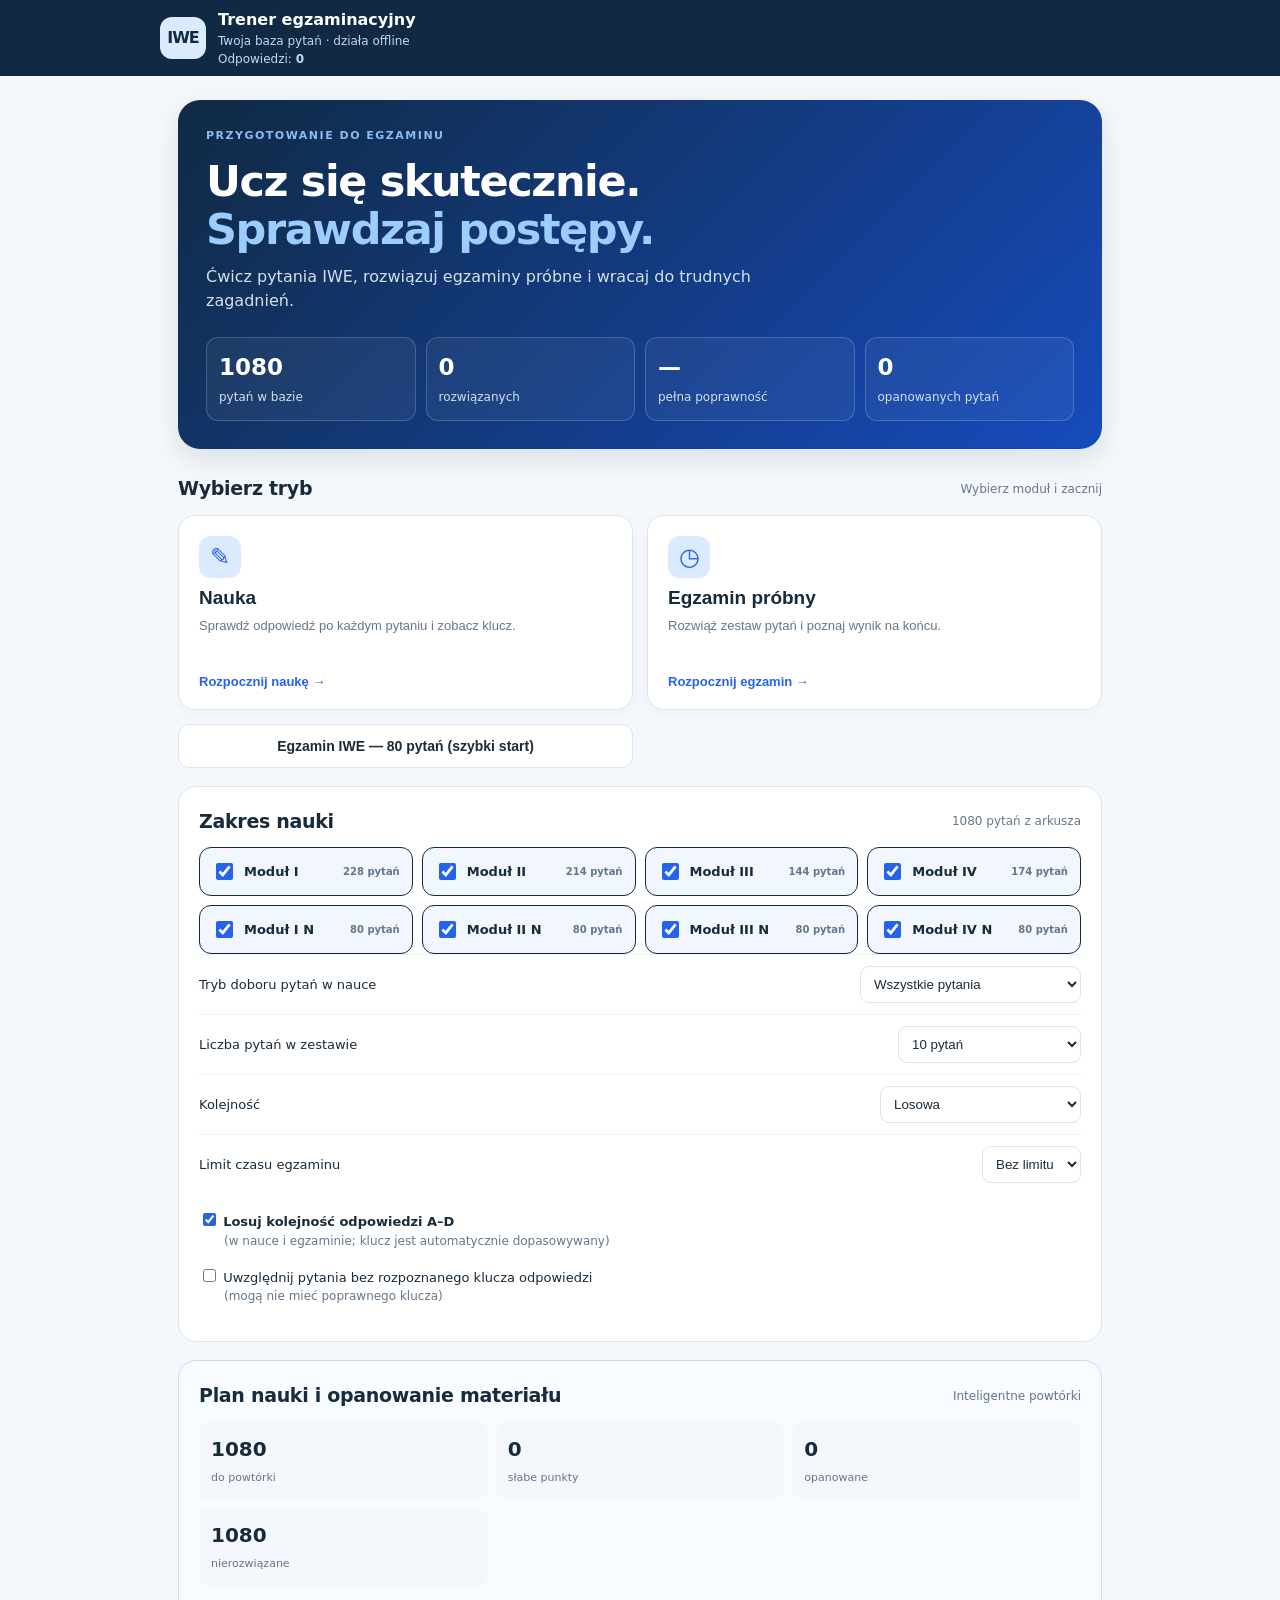
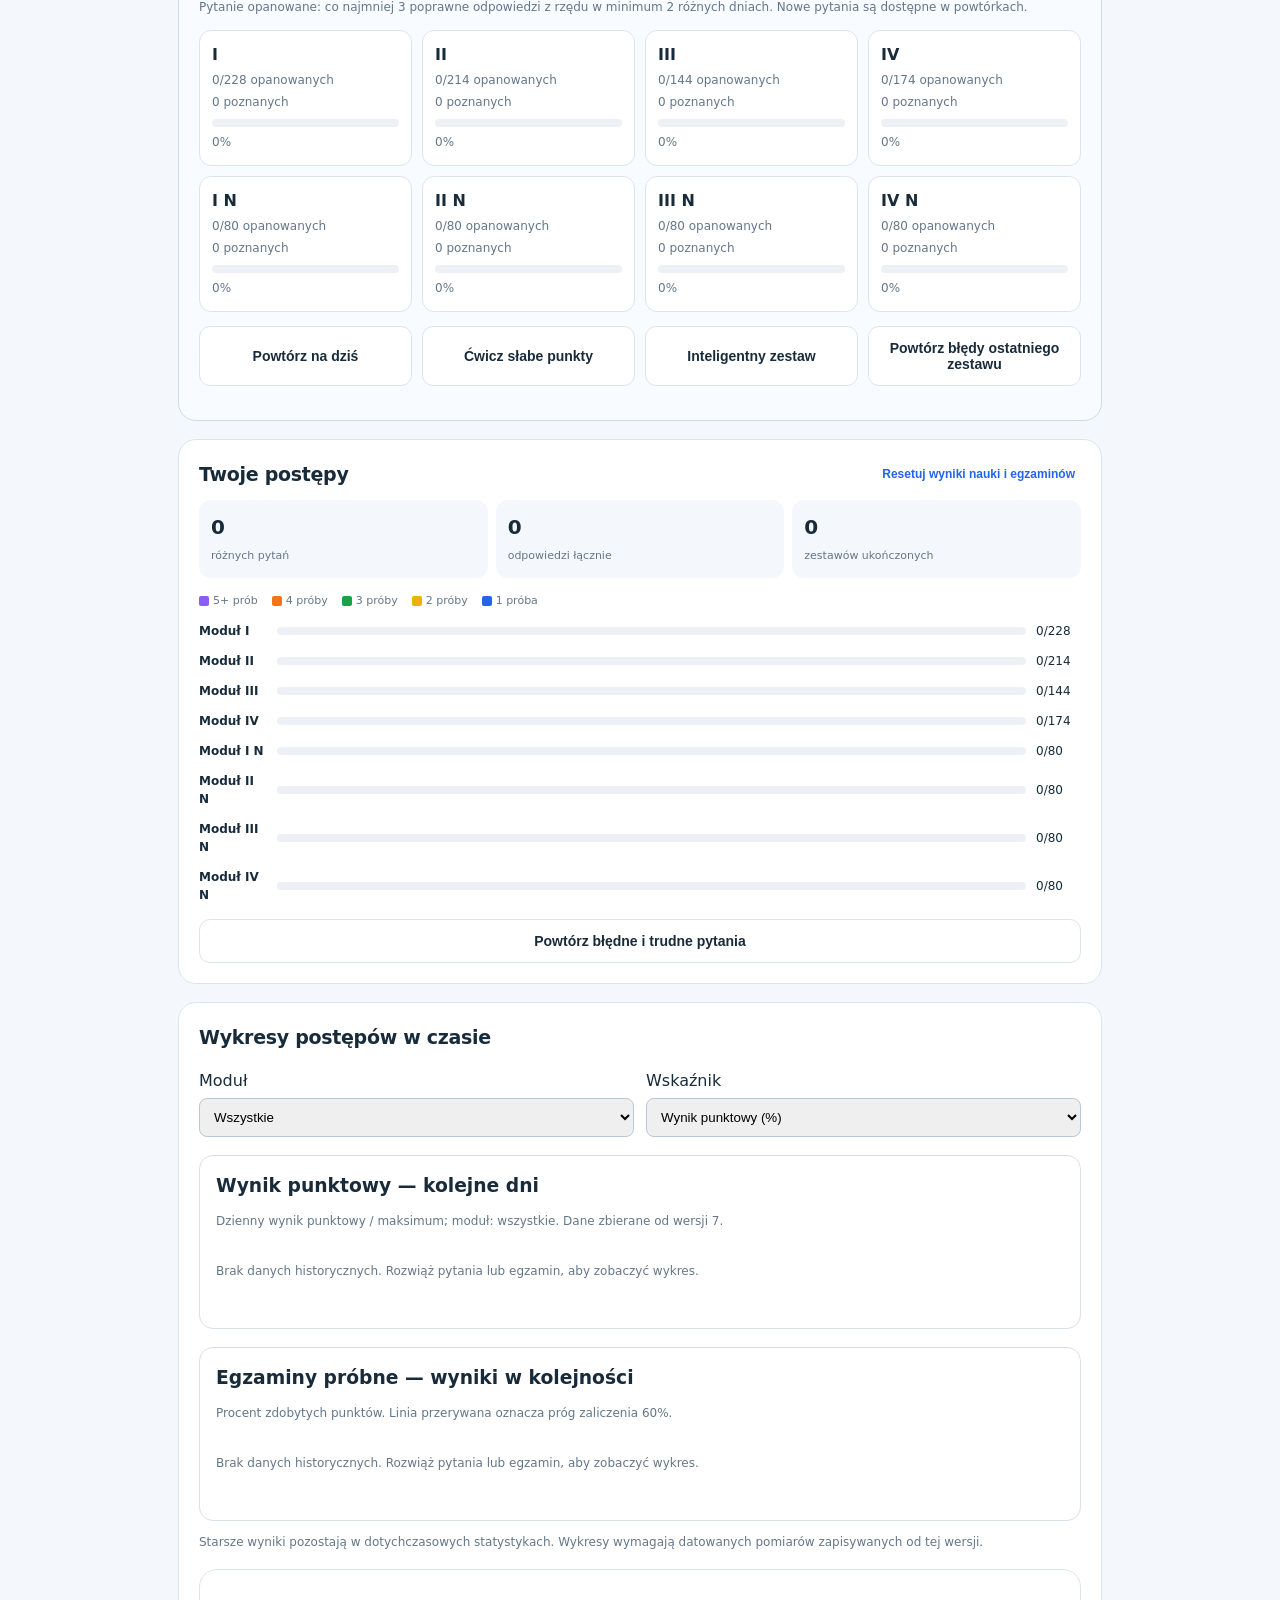
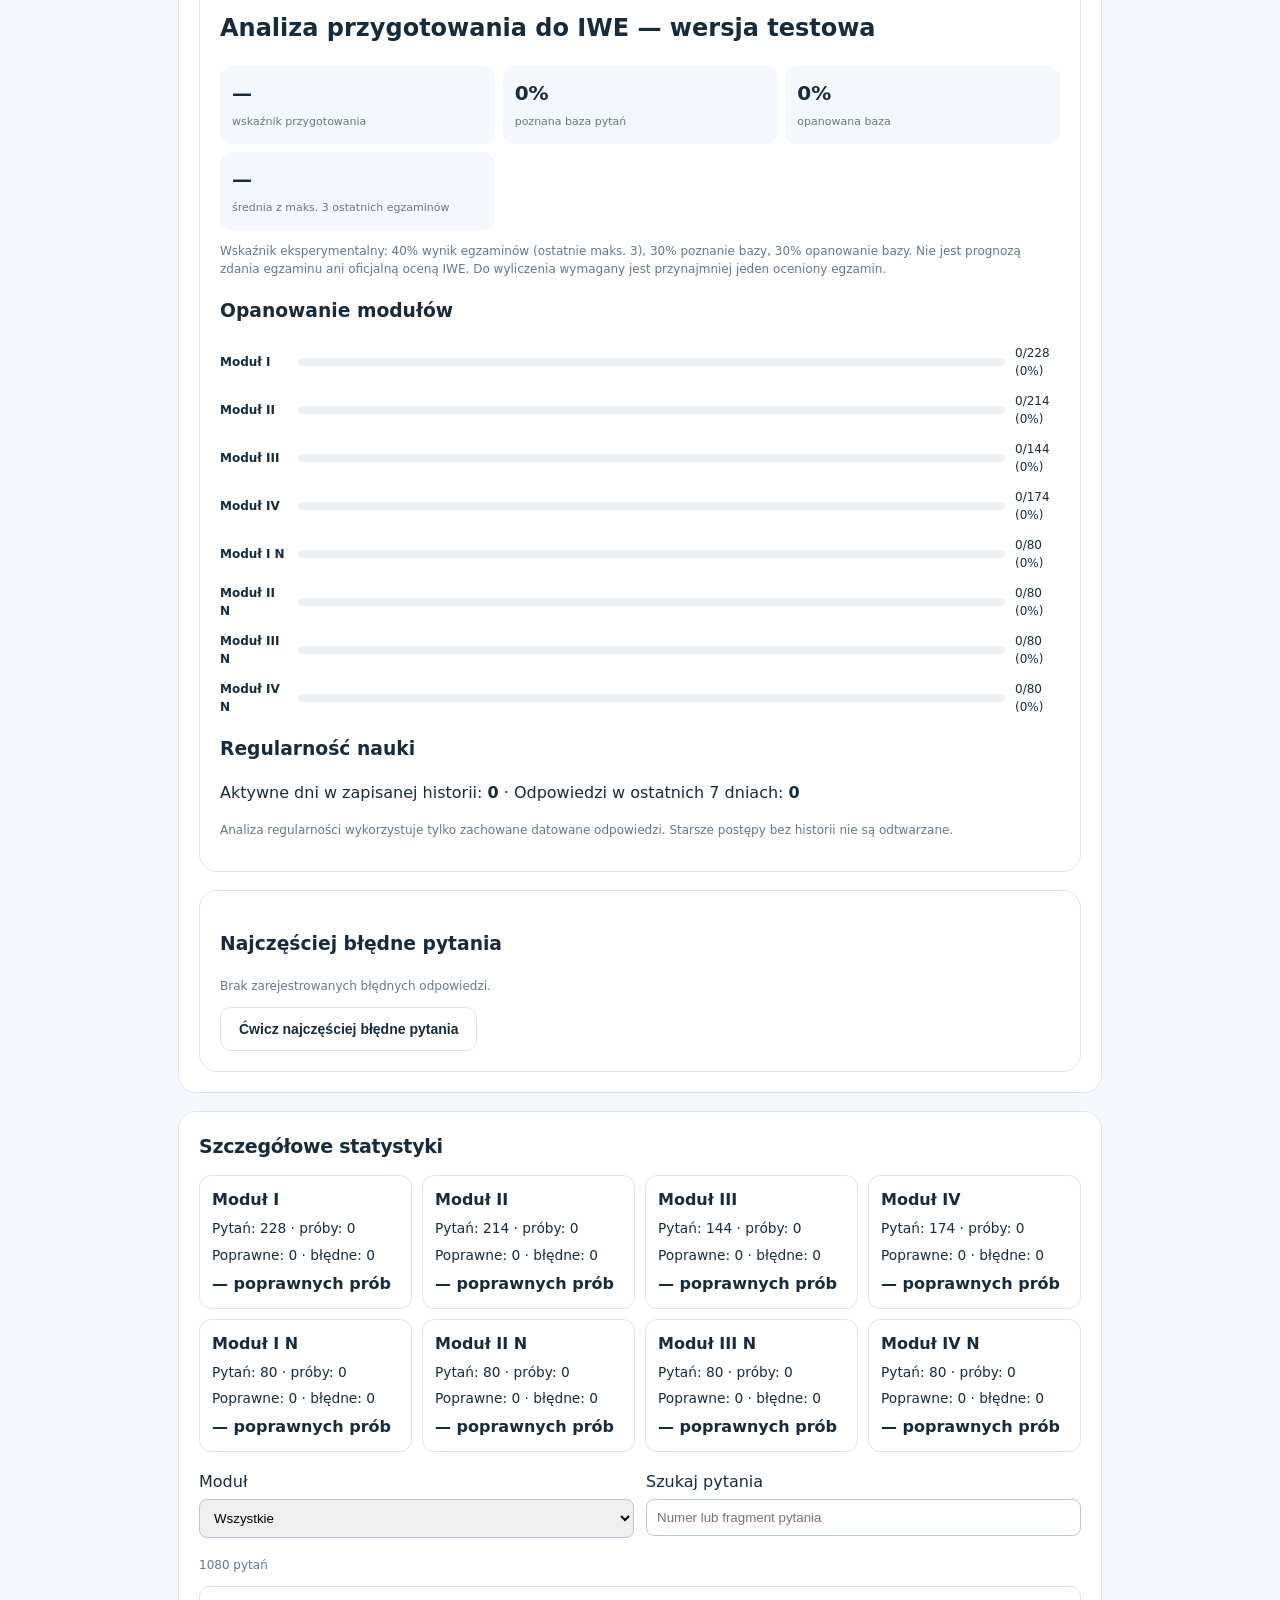
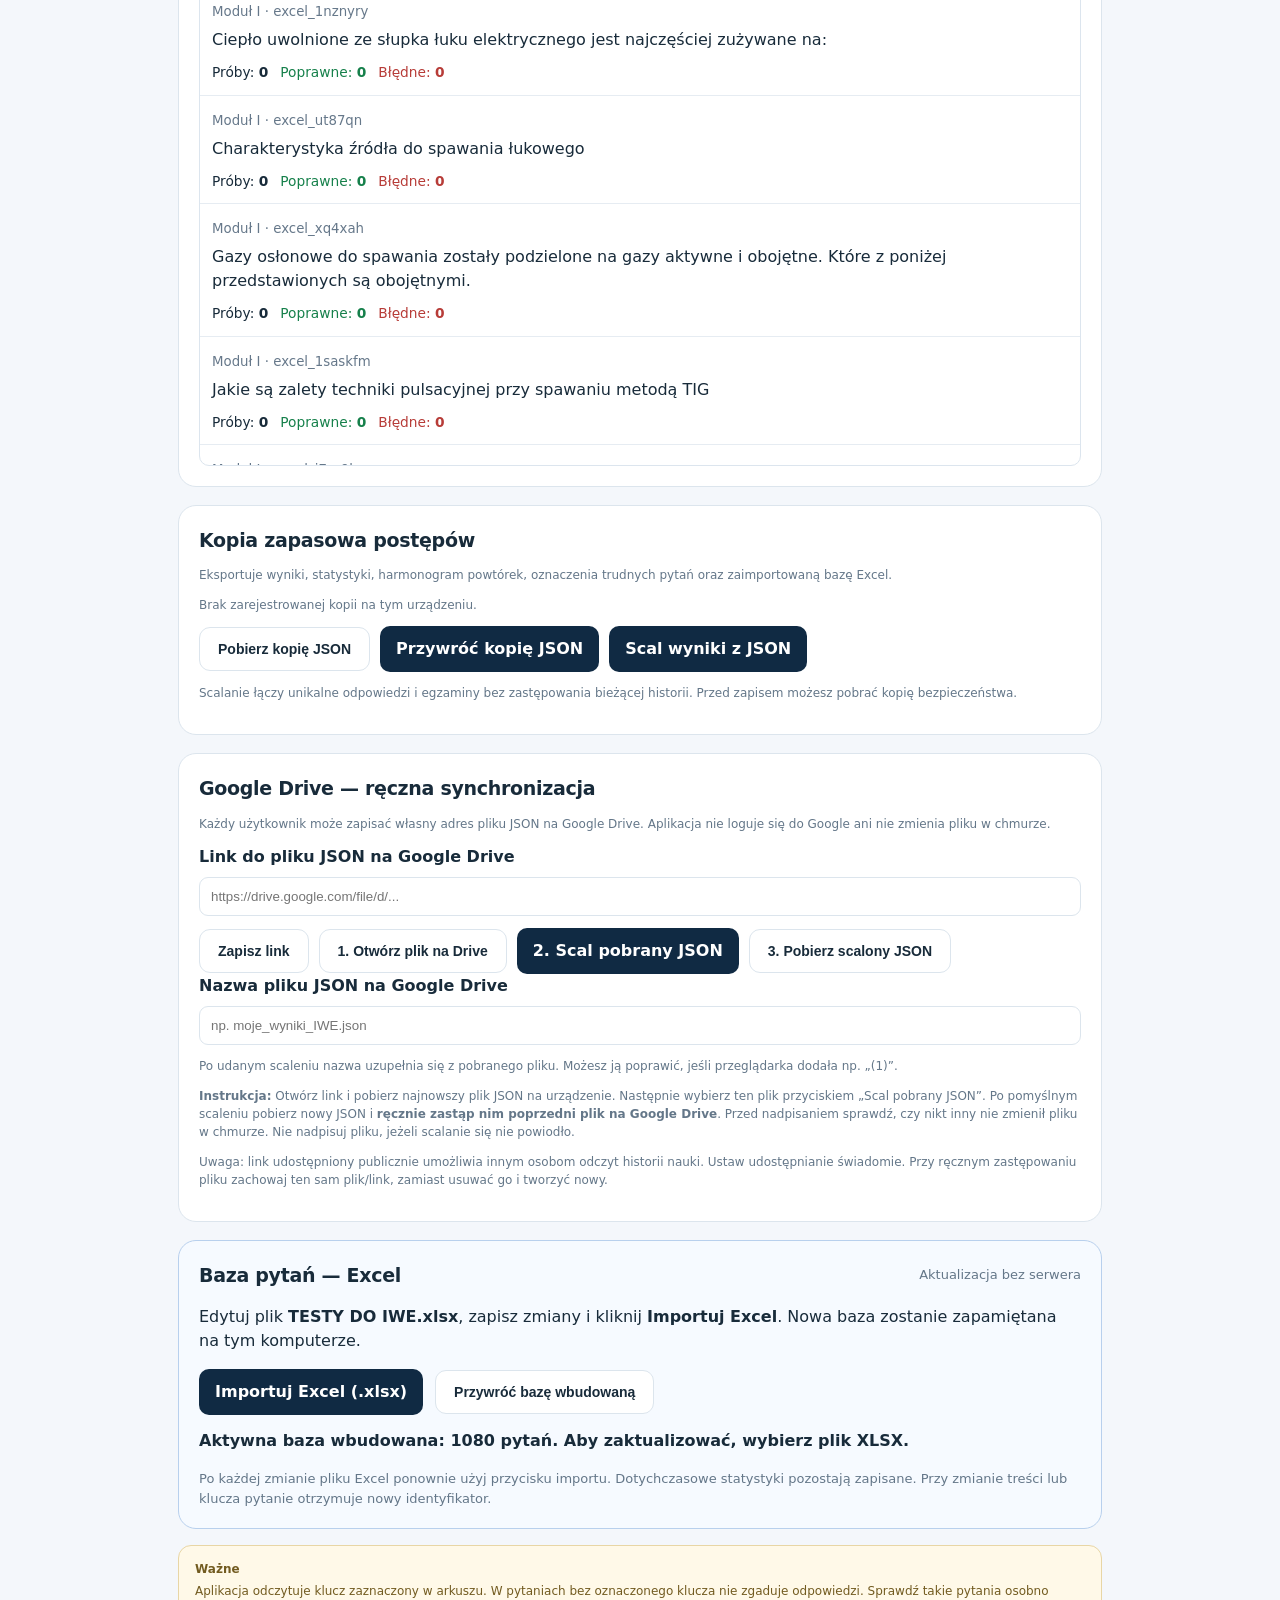
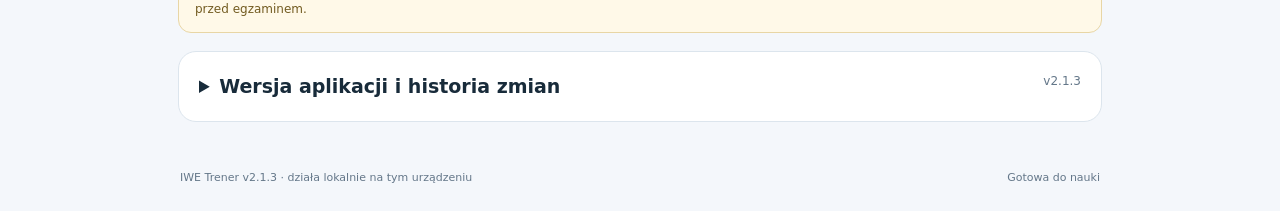
==== commit f6cb805a: "Preserve Google Drive JSON filename when exporting merged backup" ====
--- a/index.html
+++ b/index.html
@@ -22,7 +22,7 @@
 <label for="cloudFileUrl"><strong>Link do pliku JSON na Google Drive</strong></label>
 <input id="cloudFileUrl" type="url" placeholder="https://drive.google.com/file/d/..." style="display:block;width:100%;max-width:100%;margin:8px 0 12px;padding:11px;border:1px solid var(--line);border-radius:9px">
 <div class="backup-controls"><button id="cloudSaveUrlBtn" type="button" class="secondary">Zapisz link</button><button id="cloudOpenBtn" type="button" class="secondary">1. Otwórz plik na Drive</button><label class="import-file">2. Scal pobrany JSON<input id="cloudMergeFile" type="file" accept=".json,application/json"></label><button id="cloudExportBtn" type="button" class="secondary">3. Pobierz scalony JSON</button></div>
-<p id="cloudStatus" class="muted" role="status" aria-live="polite"></p>
+<label for="cloudFileName"><strong>Nazwa pliku JSON na Google Drive</strong></label><input id="cloudFileName" type="text" placeholder="np. moje_wyniki_IWE.json" style="display:block;width:100%;max-width:100%;margin:8px 0 12px;padding:11px;border:1px solid var(--line);border-radius:9px"><p class="muted">Po udanym scaleniu nazwa uzupełnia się z pobranego pliku. Możesz ją poprawić, jeśli przeglądarka dodała np. „(1)”.</p><p id="cloudStatus" class="muted" role="status" aria-live="polite"></p>
 <p class="muted"><strong>Instrukcja:</strong> Otwórz link i pobierz najnowszy plik JSON na urządzenie. Następnie wybierz ten plik przyciskiem „Scal pobrany JSON”. Po pomyślnym scaleniu pobierz nowy JSON i <strong>ręcznie zastąp nim poprzedni plik na Google Drive</strong>. Przed nadpisaniem sprawdź, czy nikt inny nie zmienił pliku w chmurze. Nie nadpisuj pliku, jeżeli scalanie się nie powiodło.</p>
 <p class="muted">Uwaga: link udostępniony publicznie umożliwia innym osobom odczyt historii nauki. Ustaw udostępnianie świadomie. Przy ręcznym zastępowaniu pliku zachowaj ten sam plik/link, zamiast usuwać go i tworzyć nowy.</p></div>
 <div class="panel import-panel"><div class="section-title"><h2>Baza pytań — Excel</h2><span class="muted">Aktualizacja bez serwera</span></div><p>Edytuj plik <strong>TESTY DO IWE.xlsx</strong>, zapisz zmiany i kliknij <strong>Importuj Excel</strong>. Nowa baza zostanie zapamiętana na tym komputerze.</p><div class="import-actions"><label class="import-file">Importuj Excel (.xlsx)<input id="excelFile" type="file" accept=".xlsx,application/vnd.openxmlformats-officedocument.spreadsheetml.sheet"></label><button class="secondary" type="button" id="restoreBaseBtn">Przywróć bazę wbudowaną</button></div><p id="importInfo" class="import-info" aria-live="polite">Baza wbudowana</p><p id="importStatus" class="muted" aria-live="polite"></p><p class="muted import-note">Po każdej zmianie pliku Excel ponownie użyj przycisku importu. Dotychczasowe statystyki pozostają zapisane. Przy zmianie treści lub klucza pytanie otrzymuje nowy identyfikator.</p></div>
@@ -281,7 +281,7 @@
 function stopExamTimer(){if(examTimer){clearInterval(examTimer);examTimer=null}examDeadline=0;const e=$('#examClock');if(e)e.classList.add('hidden')}
 function startExamTimer(){if(mode!=='exam')return;const mins=Number($('#examMinutes')?.value||0);if(!mins)return;examDeadline=Date.now()+mins*60000;const clock=$('#examClock');clock.classList.remove('hidden');function tick(){const remaining=Math.max(0,Math.ceil((examDeadline-Date.now())/1000));clock.textContent=`Pozostało: ${String(Math.floor(remaining/60)).padStart(2,'0')}:${String(remaining%60).padStart(2,'0')}`;if(remaining<=0&&!examTimeExpired){examTimeExpired=true;stopExamTimer();finishQuiz();alert('Czas egzaminu minął. Niezaznaczone odpowiedzi zostały ocenione jako pominięte.')}}tick();examTimer=setInterval(tick,1000)}
 function downloadJson(name,obj){const blob=new Blob([JSON.stringify(obj,null,2)],{type:'application/json;charset=utf-8'}),url=URL.createObjectURL(blob),a=document.createElement('a');a.href=url;a.download=name;document.body.appendChild(a);a.click();a.remove();setTimeout(()=>URL.revokeObjectURL(url),1000)}
-async function exportBackup(){const imported=activeImported||await readImportedDb().catch(()=>null);downloadJson('IWE_Trener_kopia_'+new Date().toISOString().slice(0,10)+'.json',{format:'IWE-Trener-backup',version:3,appVersion:APP_VERSION,exportedAt:new Date().toISOString(),progress,imported});updateBackupMeta({lastExportAt:new Date().toISOString()})}
+async function exportBackup(filename){const imported=activeImported||await readImportedDb().catch(()=>null);downloadJson(filename||'IWE_Trener_kopia_'+new Date().toISOString().slice(0,10)+'.json',{format:'IWE-Trener-backup',version:3,appVersion:APP_VERSION,exportedAt:new Date().toISOString(),progress,imported});updateBackupMeta({lastExportAt:new Date().toISOString()})}
 
 // Kontrola spójności: stare egzaminy nie mają examId, więc ich punktacji nie rekonstruujemy.
 function auditExamHistory(p){
@@ -438,6 +438,12 @@
 
 // Google Drive: tylko ręczne pobieranie i nadpisywanie, bez żądań CORS.
 const CLOUD_URL_KEY='iweTrainerCloudJsonUrlV1';
+const CLOUD_NAMES_KEY='iweTrainerCloudFileNamesV1';
+function cloudNames(){try{return JSON.parse(localStorage.getItem(CLOUD_NAMES_KEY)||'{}')||{}}catch{return {}}}
+function safeCloudName(name){const n=String(name||'').trim();if(!n||n==='.'||n==='..'||/[\\/\\\\<>:"|?*\\x00-\\x1f]/.test(n)||!n.toLowerCase().endsWith('.json'))throw Error('Podaj nazwę pliku zakończoną .json, bez znaków specjalnych.');return n}
+function rememberCloudName(){const value=configuredCloudUrl(),id=cloudFileId(new URL(value)),name=safeCloudName($('#cloudFileName').value);const names=cloudNames();names[id]=name;localStorage.setItem(CLOUD_NAMES_KEY,JSON.stringify(names));return name}
+function refreshCloudName(){try{const id=cloudFileId(new URL(configuredCloudUrl()));$('#cloudFileName').value=cloudNames()[id]||''}catch{$('#cloudFileName').value=''}}
+
 function cloudStatus(message){const el=$('#cloudStatus');if(el)el.textContent=message}
 function cloudFileId(url){const m=url.pathname.match(/\/file\/d\/([a-zA-Z0-9_-]+)/)||url.pathname.match(/\/d\/([a-zA-Z0-9_-]+)/);return m?.[1]||url.searchParams.get('id')}
 function configuredCloudUrl(){
@@ -446,8 +452,9 @@
  if(url.protocol!=='https:'||!['drive.google.com','docs.google.com','drive.usercontent.google.com'].includes(url.hostname)||!cloudFileId(url))throw Error('Wklej poprawny link HTTPS do pliku na Google Drive.');
  return value;
 }
-function saveCloudUrl(){const value=configuredCloudUrl();localStorage.setItem(CLOUD_URL_KEY,value);cloudStatus('Link zapisany lokalnie na tym urządzeniu.')}
-$('#cloudFileUrl').value=localStorage.getItem(CLOUD_URL_KEY)||'';
+function saveCloudUrl(){const value=configuredCloudUrl();localStorage.setItem(CLOUD_URL_KEY,value);if($('#cloudFileName').value.trim())rememberCloudName();cloudStatus('Link i nazwa pliku zapisane na tym urządzeniu.')}
+$('#cloudFileUrl').value=localStorage.getItem(CLOUD_URL_KEY)||'';refreshCloudName();
+$('#cloudFileUrl').addEventListener('change',refreshCloudName);
 $('#cloudSaveUrlBtn').addEventListener('click',()=>{try{saveCloudUrl()}catch(e){cloudStatus(e.message)}});
 $('#cloudOpenBtn').addEventListener('click',()=>{
  try{const value=configuredCloudUrl();localStorage.setItem(CLOUD_URL_KEY,value);window.open(value,'_blank','noopener,noreferrer');cloudStatus('Pobierz aktualny JSON z Google Drive, a następnie wybierz go w kroku 2.')}
@@ -458,13 +465,13 @@
  const before=progress;
  await mergeBackup(file);
  // mergeBackup pokazuje własne potwierdzenie i komunikat błędu.
- if(progress!==before)cloudStatus('Scalanie zakończone. Teraz pobierz nowy JSON (krok 3) i ręcznie zaktualizuj plik na Drive.');
+ if(progress!==before){$('#cloudFileName').value=file.name;try{rememberCloudName()}catch(err){cloudStatus('Scalono wyniki, ale nazwa pliku wymaga poprawienia: '+err.message);e.target.value='';return}cloudStatus('Scalanie zakończone. Eksport użyje nazwy: '+file.name+'. Sprawdź, czy jest taka sama jak na Google Drive.');}
  else cloudStatus('Nie potwierdzono scalania. Nie nadpisuj jeszcze pliku na Google Drive.');
  e.target.value='';
 });
 $('#cloudExportBtn').addEventListener('click',async()=>{
  if(!confirm('Czy przed eksportem pobrano i scalono najnowszy plik z Google Drive? Nie nadpisuj pliku w chmurze, jeśli mógł się zmienić od pobrania.'))return;
- try{await exportBackup();cloudStatus('JSON pobrany. Zastąp nim ręcznie zawartość istniejącego pliku na Google Drive, zachowując jego link.')}
+ try{const filename=rememberCloudName();await exportBackup(filename);cloudStatus('Pobrano JSON jako „'+filename+'”. Zastąp nim ręcznie istniejący plik na Google Drive, zachowując link.')}
  catch(e){cloudStatus('Nie udało się wyeksportować JSON: '+e.message)}
 });
 
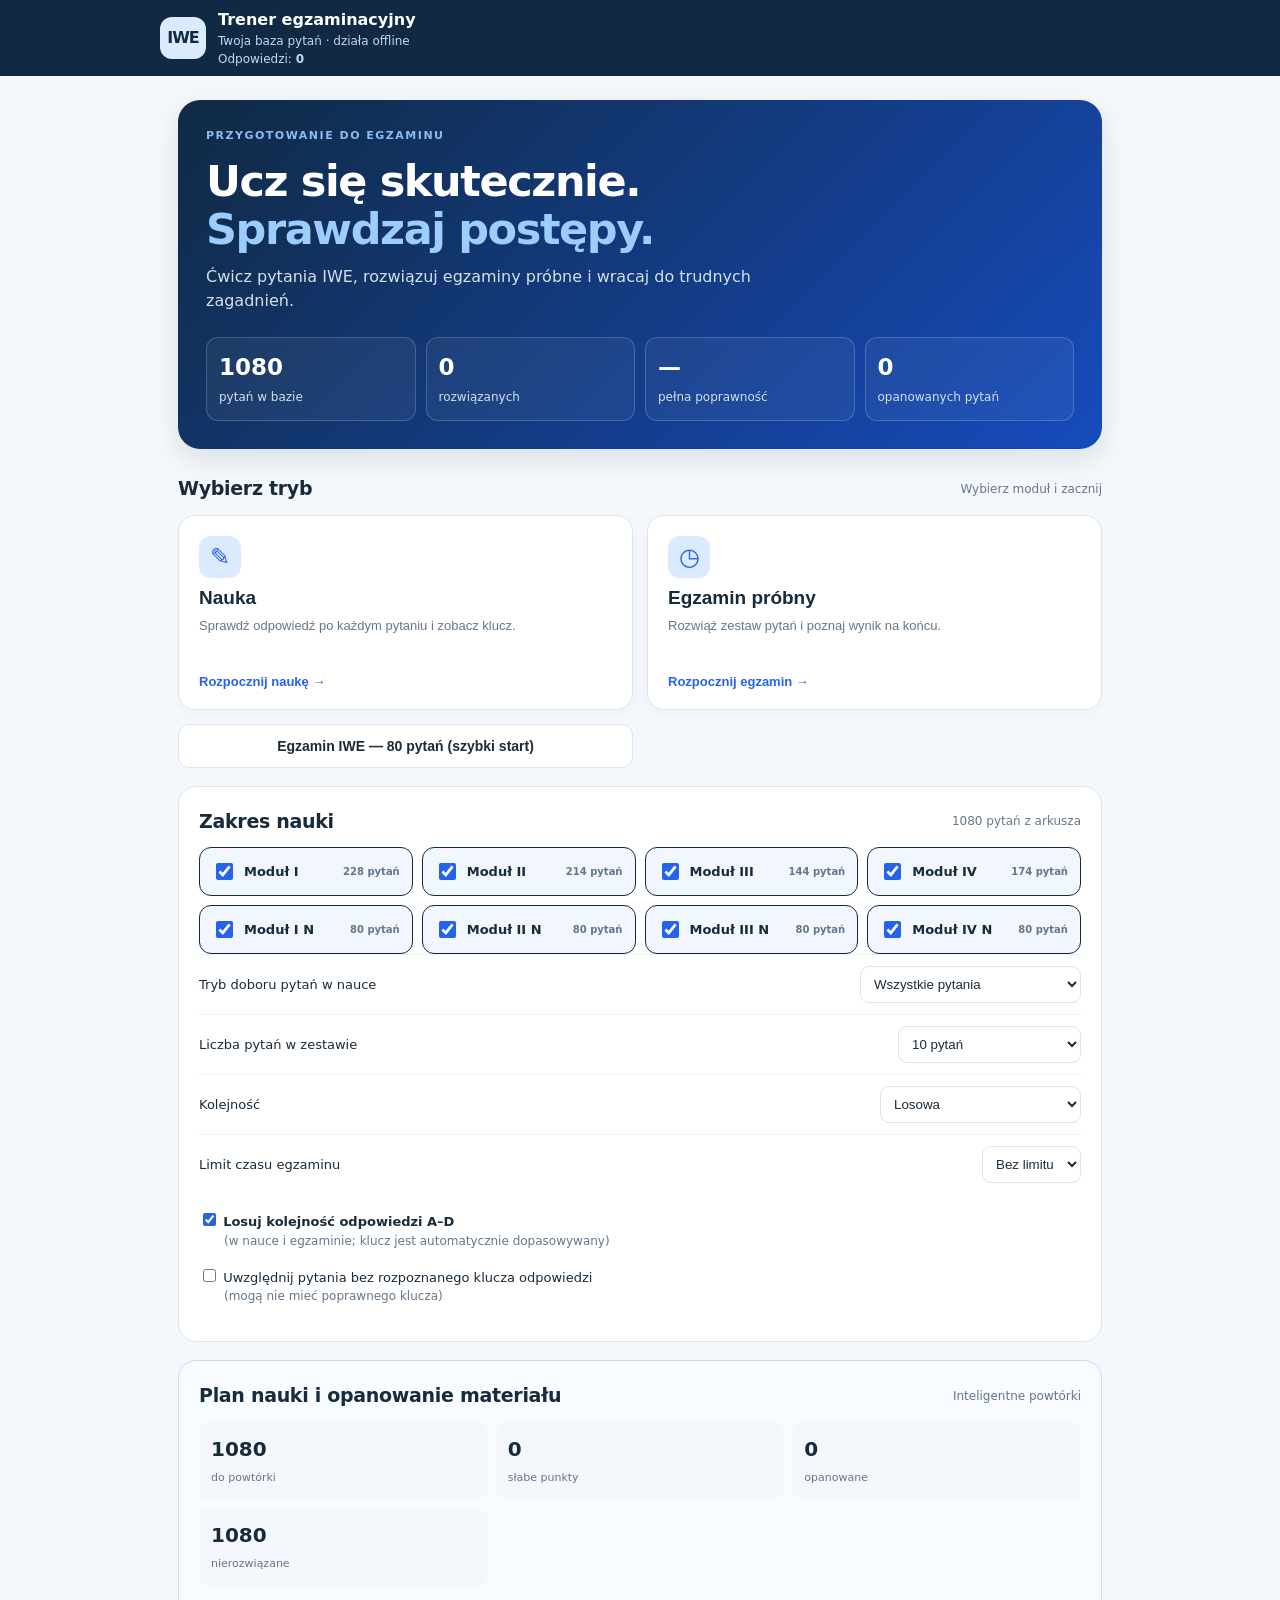
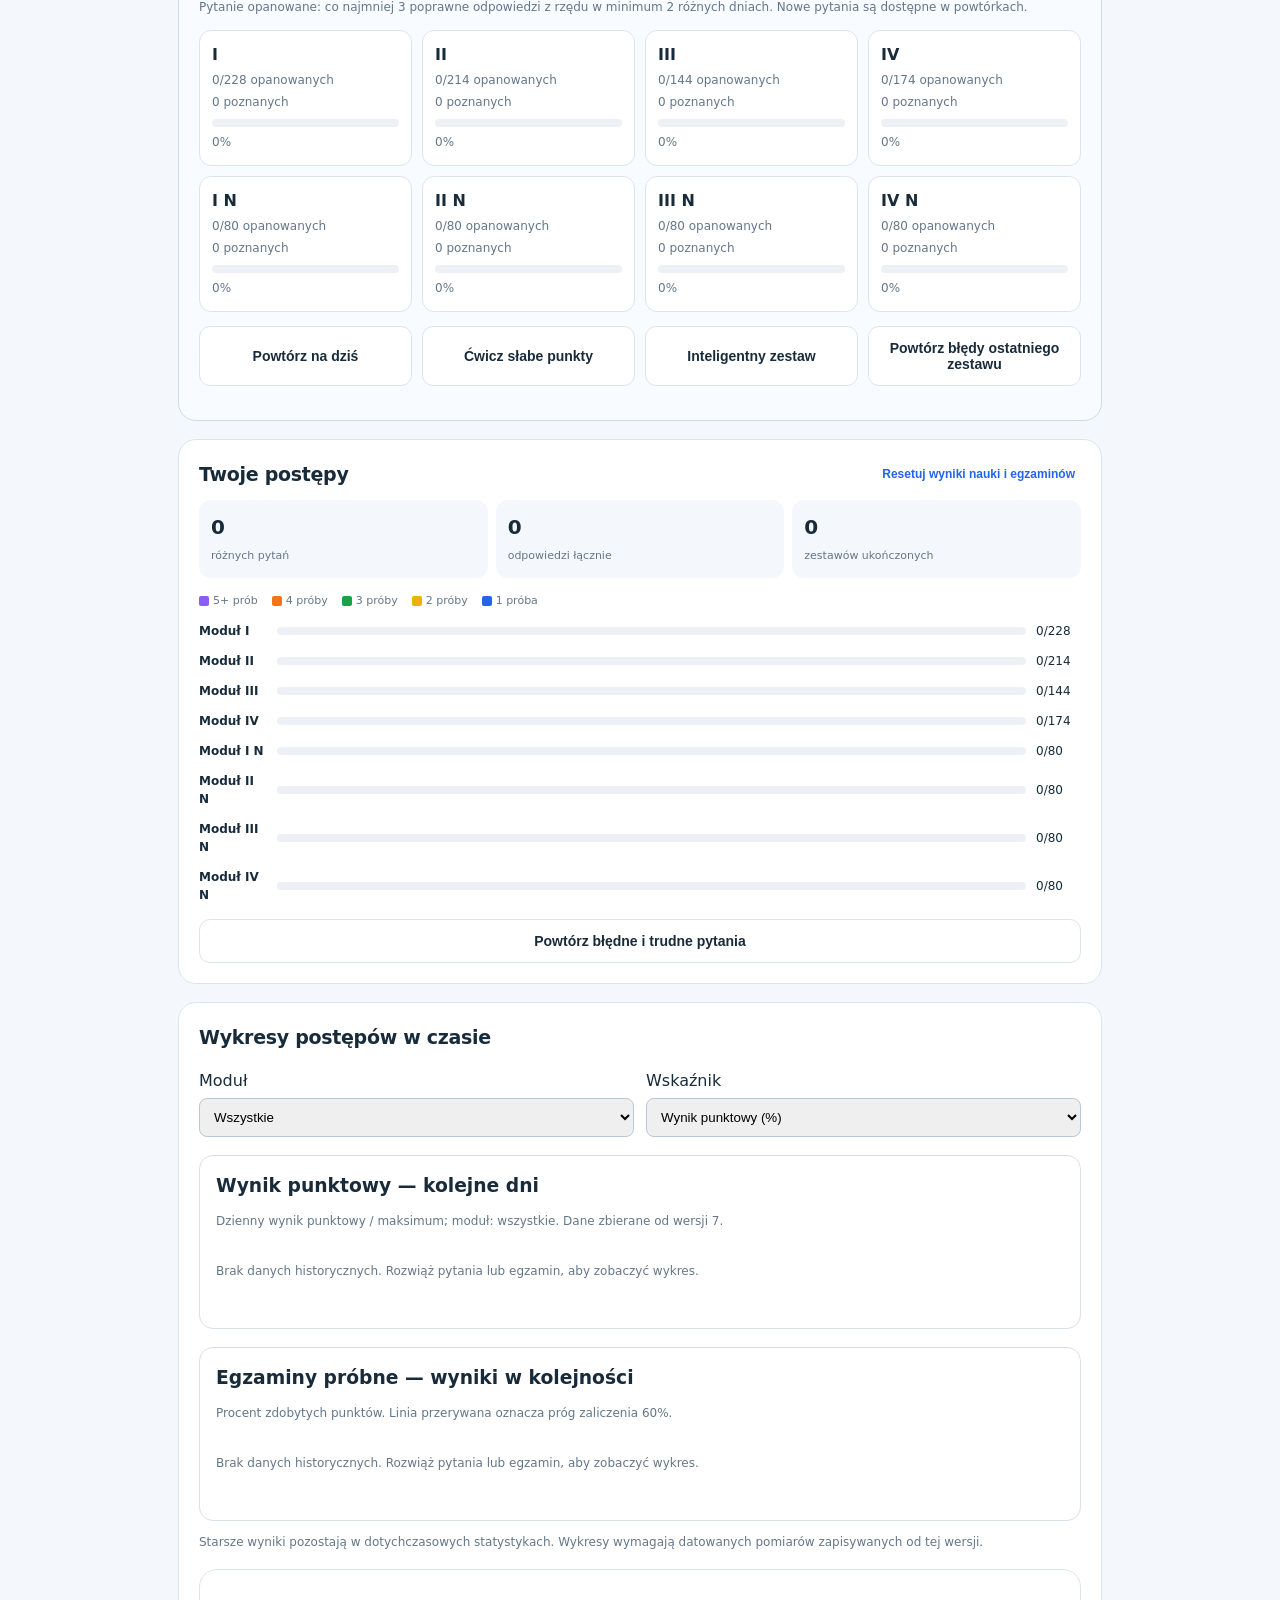
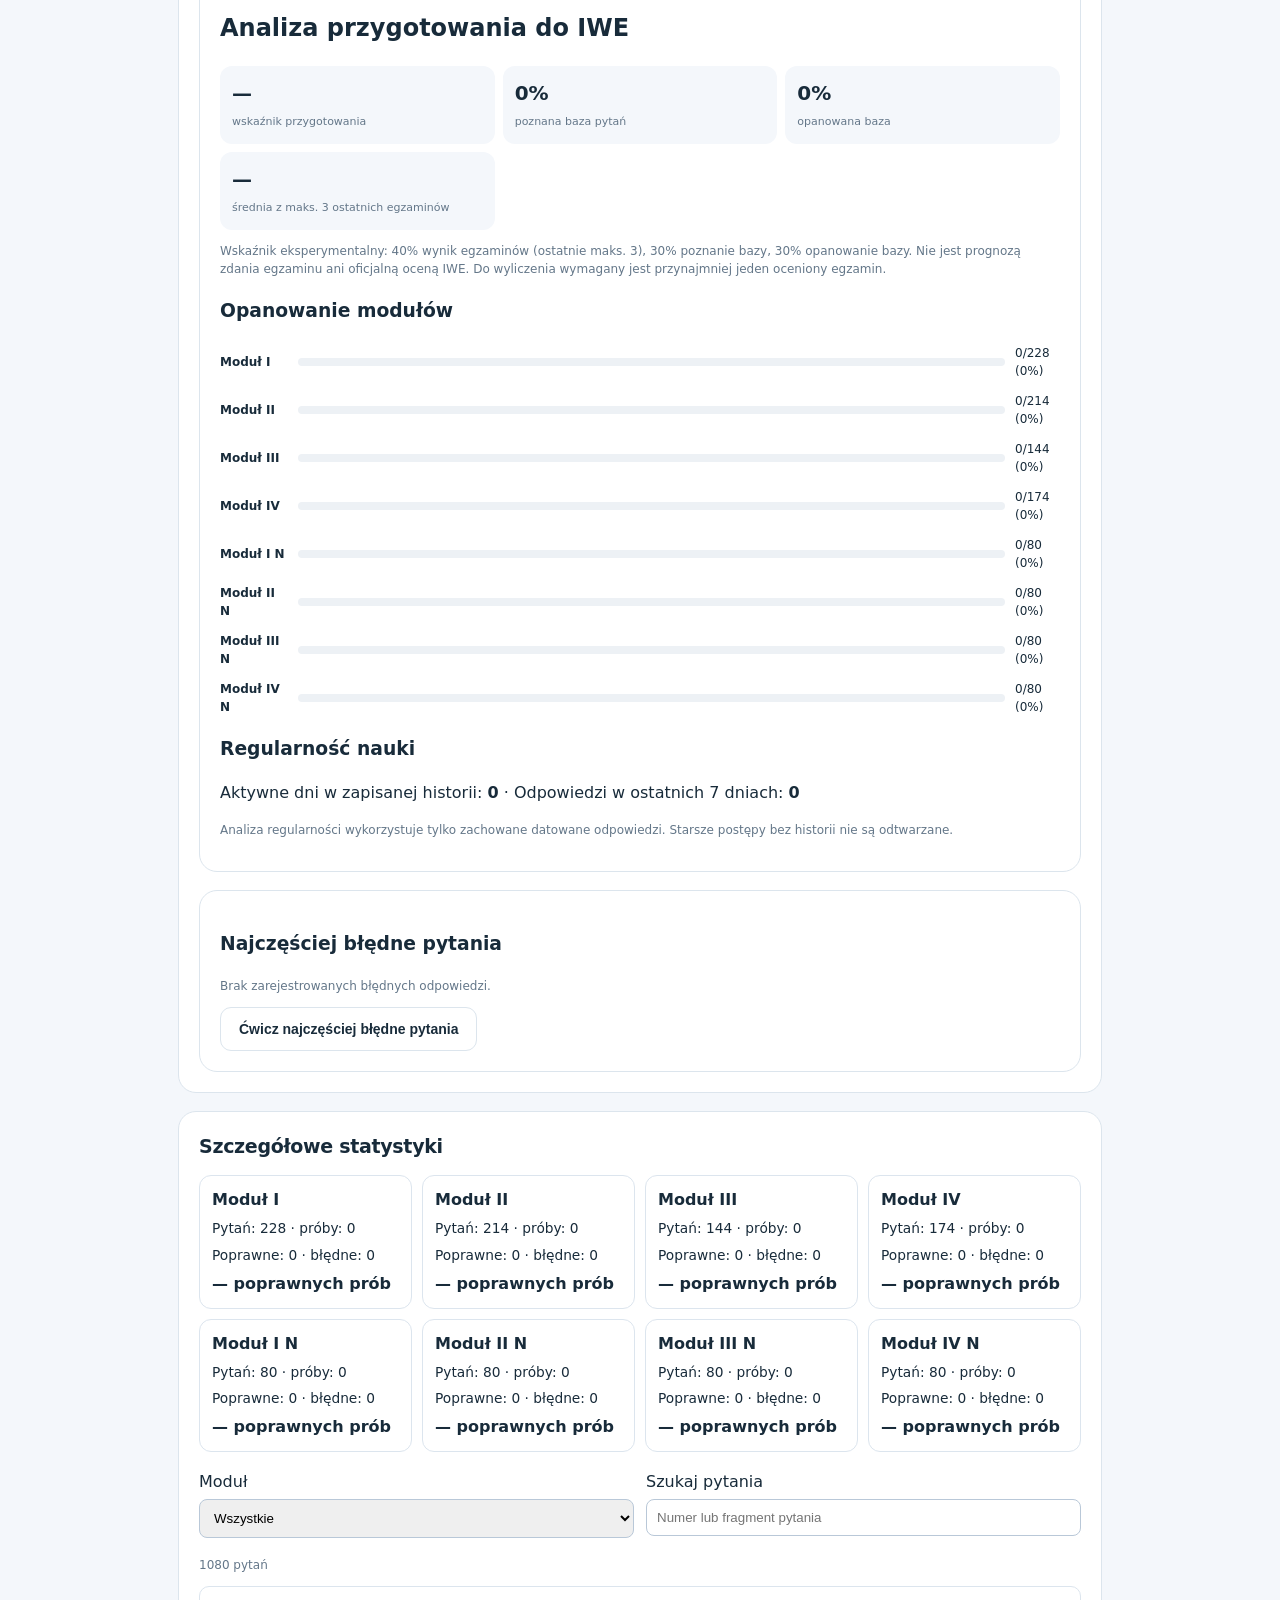
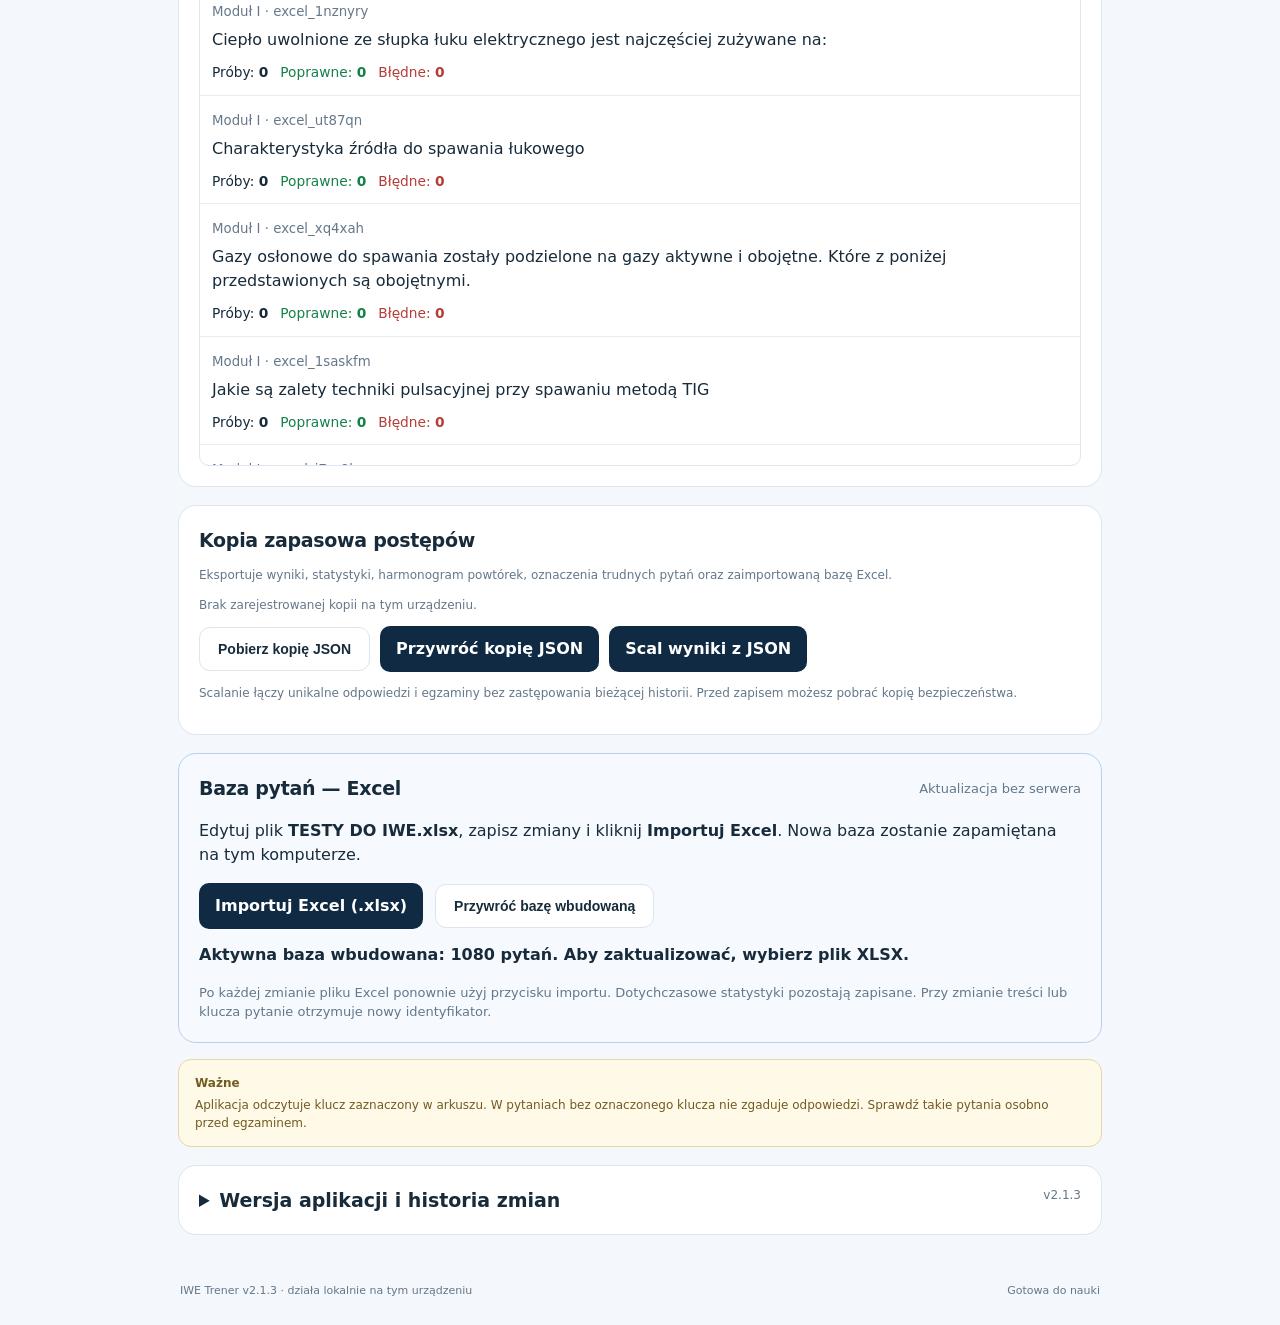
==== commit a8d94ce3: "Release IWE Trener 2.2 with IndexedDB persistence and migration from test or 2.1.3" ====
--- a/index.html
+++ b/index.html
@@ -17,27 +17,34 @@
 <div class="panel progress-panel"><div class="section-title"><h2>Twoje postępy</h2><button id="resetBtn" class="text-button">Resetuj wyniki nauki i egzaminów</button></div><div id="progressSummary" class="progress-summary"></div><div class="module-progress" id="moduleProgress"></div><button id="reviewBtn" class="secondary full">Powtórz błędne i trudne pytania</button></div>
 <div class="panel"><div class="section-title"><h2>Wykresy postępów w czasie</h2></div><div class="stats-controls"><label>Moduł <select id="chartModule"><option value="all">Wszystkie</option><option>I</option><option>II</option><option>III</option><option>IV</option><option value="I N">I N</option><option value="II N">II N</option><option value="III N">III N</option><option value="IV N">IV N</option></select></label><label>Wskaźnik <select id="chartMetric"><option value="points">Wynik punktowy (%)</option><option value="correct">Całkowicie poprawne (%)</option></select></label></div><div id="historyCharts" class="history-charts"></div><p class="muted">Starsze wyniki pozostają w dotychczasowych statystykach. Wykresy wymagają datowanych pomiarów zapisywanych od tej wersji.</p><div id="readinessDashboard" class="panel"></div><div id="weakQuestionsDashboard" class="panel"></div></div><div class="panel"><div class="section-title"><h2>Szczegółowe statystyki</h2></div><div id="detailedModules" class="detailed-modules"></div><div class="stats-controls"><label>Moduł <select id="statsModuleFilter"><option value="all">Wszystkie</option><option>I</option><option>II</option><option>III</option><option>IV</option><option value="I N">I N</option><option value="II N">II N</option><option value="III N">III N</option><option value="IV N">IV N</option></select></label><label>Szukaj pytania <input id="statsSearch" type="search" placeholder="Numer lub fragment pytania"></label></div><p id="questionStatsCount" class="muted"></p><div id="questionStats" class="question-stats"></div></div>
 <div class="panel"><div class="section-title"><h2>Kopia zapasowa postępów</h2></div><p class="muted">Eksportuje wyniki, statystyki, harmonogram powtórek, oznaczenia trudnych pytań oraz zaimportowaną bazę Excel.</p><p id="backupStatus" class="muted"></p><p id="backupReminder" class="notice" hidden>Minęło co najmniej 7 dni od ostatniego zarejestrowanego eksportu (lub nie ma jeszcze kopii). Warto pobrać aktualną kopię postępów.</p><div class="backup-controls"><button id="exportBackupBtn" class="secondary" type="button">Pobierz kopię JSON</button><label class="import-file">Przywróć kopię JSON<input id="backupFile" type="file" accept=".json,application/json"></label><label class="import-file">Scal wyniki z JSON<input id="mergeFile" type="file" accept=".json,application/json"></label></div><p class="muted">Scalanie łączy unikalne odpowiedzi i egzaminy bez zastępowania bieżącej historii. Przed zapisem możesz pobrać kopię bezpieczeństwa.</p></div>
-<div class="panel"><div class="section-title"><h2>Google Drive — ręczna synchronizacja</h2></div>
-<p class="muted">Każdy użytkownik może zapisać własny adres pliku JSON na Google Drive. Aplikacja nie loguje się do Google ani nie zmienia pliku w chmurze.</p>
-<label for="cloudFileUrl"><strong>Link do pliku JSON na Google Drive</strong></label>
-<input id="cloudFileUrl" type="url" placeholder="https://drive.google.com/file/d/..." style="display:block;width:100%;max-width:100%;margin:8px 0 12px;padding:11px;border:1px solid var(--line);border-radius:9px">
-<div class="backup-controls"><button id="cloudSaveUrlBtn" type="button" class="secondary">Zapisz link</button><button id="cloudOpenBtn" type="button" class="secondary">1. Otwórz plik na Drive</button><label class="import-file">2. Scal pobrany JSON<input id="cloudMergeFile" type="file" accept=".json,application/json"></label><button id="cloudExportBtn" type="button" class="secondary">3. Pobierz scalony JSON</button></div>
-<label for="cloudFileName"><strong>Nazwa pliku JSON na Google Drive</strong></label><input id="cloudFileName" type="text" placeholder="np. moje_wyniki_IWE.json" style="display:block;width:100%;max-width:100%;margin:8px 0 12px;padding:11px;border:1px solid var(--line);border-radius:9px"><p class="muted">Po udanym scaleniu nazwa uzupełnia się z pobranego pliku. Możesz ją poprawić, jeśli przeglądarka dodała np. „(1)”.</p><p id="cloudStatus" class="muted" role="status" aria-live="polite"></p>
-<p class="muted"><strong>Instrukcja:</strong> Otwórz link i pobierz najnowszy plik JSON na urządzenie. Następnie wybierz ten plik przyciskiem „Scal pobrany JSON”. Po pomyślnym scaleniu pobierz nowy JSON i <strong>ręcznie zastąp nim poprzedni plik na Google Drive</strong>. Przed nadpisaniem sprawdź, czy nikt inny nie zmienił pliku w chmurze. Nie nadpisuj pliku, jeżeli scalanie się nie powiodło.</p>
-<p class="muted">Uwaga: link udostępniony publicznie umożliwia innym osobom odczyt historii nauki. Ustaw udostępnianie świadomie. Przy ręcznym zastępowaniu pliku zachowaj ten sam plik/link, zamiast usuwać go i tworzyć nowy.</p></div>
 <div class="panel import-panel"><div class="section-title"><h2>Baza pytań — Excel</h2><span class="muted">Aktualizacja bez serwera</span></div><p>Edytuj plik <strong>TESTY DO IWE.xlsx</strong>, zapisz zmiany i kliknij <strong>Importuj Excel</strong>. Nowa baza zostanie zapamiętana na tym komputerze.</p><div class="import-actions"><label class="import-file">Importuj Excel (.xlsx)<input id="excelFile" type="file" accept=".xlsx,application/vnd.openxmlformats-officedocument.spreadsheetml.sheet"></label><button class="secondary" type="button" id="restoreBaseBtn">Przywróć bazę wbudowaną</button></div><p id="importInfo" class="import-info" aria-live="polite">Baza wbudowana</p><p id="importStatus" class="muted" aria-live="polite"></p><p class="muted import-note">Po każdej zmianie pliku Excel ponownie użyj przycisku importu. Dotychczasowe statystyki pozostają zapisane. Przy zmianie treści lub klucza pytanie otrzymuje nowy identyfikator.</p></div>
 <div class="notice"><strong>Ważne</strong><p>Aplikacja odczytuje klucz zaznaczony w arkuszu. W pytaniach bez oznaczonego klucza nie zgaduje odpowiedzi. Sprawdź takie pytania osobno przed egzaminem.</p></div>
 <div class="version-history panel"><details><summary style="cursor:pointer;font-size:19px;font-weight:750">Wersja aplikacji i historia zmian <span class="muted" style="float:right;font-size:12px;font-weight:400">v2.1.3</span></summary><div class="change-history"><p><strong>2.1.3 — 21.10.2026:</strong> naprawiono reset postępów: po wyczyszczeniu historii zachowywana jest pełna struktura kopii JSON v3, w tym sessionHistory; rozszerzono testy cyklu kopii.</p><p><strong>2.1.2 — 21.10.2026:</strong> poprawiono zachowanie lokalnych dni nauki podczas scalania kopii JSON v3; dodano testy regresyjne importu, scalania i opanowania.</p><p><strong>2.1.1 — 21.10.2026:</strong> naprawiono scalanie historii egzaminów i licznik poznanych pytań po oznaczeniu gwiazdką; dodano automatyczne testy regresyjne.</p><p><strong>2.1.0 — 21.10.2026:</strong> unikalne identyfikatory zdarzeń, sesji i egzaminów, kopie JSON v3, kontrola punktacji egzaminów oraz przywrócona granatowo-niebieska kolorystyka.</p><p><strong>2.0.0 TEST — 19.10.2026:</strong> oddzielne środowisko testowe TEST_3 i nowy lokalny zapis postępów; import pytań XLSX do IndexedDB z raportem powtórzeń; tryb nauki wyłącznie nowych pytań i zestawy testowe po 3 pytania; wielokolorowe wykresy liczby prób (1, 2, 3, 4, 5+); doprecyzowane kryterium opanowania (3 poprawne z rzędu w minimum 2 lokalnych datach); uporządkowany pulpit, statystyki i osobna sekcja najczęściej błędnych pytań. Wbudowana baza pytań: TESTY DO IWE(3).xlsx. Historia nauki rozpoczęta od zera w oddzielnym magazynie wersji 2.0; wcześniejsze dane nie zostały usunięte. Pełna weryfikacja zgodności historii pozostaje w toku.</p><p><strong>1.4.0 — Etap 4:</strong> wersjonowanie, historia zmian, przypomnienia o kopii, weryfikacja zgodności przywracania.</p><p><strong>Etap 3:</strong> analiza przygotowania, ranking błędów i regularność nauki.</p><p><strong>Etap 2:</strong> egzamin próbny 80 pytań / 120 minut, nawigacja i wyniki modułów.</p><p><strong>Etap 1:</strong> inteligentna nauka, powtórki i skróty klawiaturowe.</p></div></details></div>
 </section>
 <section id="quiz" class="screen"><div class="quiz-head"><button id="backBtn" class="back">← Menu</button><span id="quizModeLabel" class="pill">Nauka</span><span id="counter" class="counter">1 / 20</span></div><div class="progress-track"><div id="quizProgress"></div></div><div class="question-meta"><span id="moduleTag" class="module-tag">MODUŁ I</span><span id="multiHint" class="muted">Możliwy wybór wielu odpowiedzi</span></div><h2 id="questionText" class="question-text"></h2><div class="quiz-tools"><button type="button" id="starQuestionBtn" class="secondary">☆ Oznacz jako trudne</button><span id="examClock" class="exam-clock hidden" aria-live="off"></span></div><div id="options" class="options"></div><div id="feedback" class="feedback hidden"></div><div class="quiz-actions"><button id="checkBtn" class="primary">Sprawdź odpowiedź</button><button id="nextBtn" class="primary hidden">Następne pytanie →</button></div></section>
 <section id="results" class="screen"><div class="result-hero"><div class="result-symbol">✓</div><div class="eyebrow">PODSUMOWANIE</div><h1 id="resultTitle">Zestaw ukończony</h1><div class="score" id="resultScore">0%</div><div id="passStatus" class="pass-status">Próg zaliczenia: 60%</div><p id="resultText"></p></div><div class="panel"><div class="section-title"><h2>Wynik zestawu</h2></div><div class="result-stats" id="resultStats"></div><div id="examModuleSummary" class="panel hidden"></div><button id="learnExamMistakesBtn" type="button" class="secondary hidden">Ucz się na błędach z tego egzaminu</button><h3>Przejrzyj odpowiedzi</h3><div id="reviewList" class="review-list"></div></div><div class="quiz-actions"><button id="againBtn" class="primary">Spróbuj ponownie</button><button id="resultsHomeBtn" class="secondary">Wróć do menu</button></div></section>
-</main><footer><span>IWE Trener v2.1.3 · działa lokalnie na tym urządzeniu</span><span id="offlineStatus">Sprawdzanie trybu offline…</span></footer><script src="data-model.js"></script><script>window.IWE_QUESTIONS = [{"id":1,"module":"I","question":"Ciepło uwolnione ze słupka łuku elektrycznego jest najczęściej zużywane na:","sourceNumber":"1","options":[{"letter":"A","text":"Promieniowanie","correct":true},{"letter":"B","text":"topnienie materiału spawanego","correct":false},{"letter":"C","text":"jonizację gazów łuku i promieniowanie","correct":true},{"letter":"D","text":"reakcje endotermiczne (pochłanianie ciepła) w gazach łuku","correct":true}],"explanation":"","hasKey":true},{"id":2,"module":"I","question":"Charakterystyka źródła do spawania łukowego","sourceNumber":"2","options":[{"letter":"A","text":"przedstawia zależność napięcia od natężenia w prądu podczas jego nagłych zmian","correct":false},{"letter":"B","text":"przedstawia zależność napięcia od natężenia w prądu podczas jego wolnych zmian","correct":true},{"letter":"C","text":"przedstawia zależność napięcia od prędkości spawania","correct":false},{"letter":"D","text":"przedstawia zależność natężenia od prędkości spawania","correct":false}],"explanation":"","hasKey":true},{"id":3,"module":"I","question":"Gazy osłonowe do spawania zostały podzielone na gazy aktywne i obojętne. Które z poniżej przedstawionych są obojętnymi.","sourceNumber":"3","options":[{"letter":"A","text":"tlen","correct":false},{"letter":"B","text":"argon","correct":true},{"letter":"C","text":"wodór","correct":false},{"letter":"D","text":"dwutlenek węgla","correct":false}],"explanation":"","hasKey":true},{"id":4,"module":"I","question":"Jakie są zalety techniki pulsacyjnej przy spawaniu metodą TIG","sourceNumber":"4","options":[{"letter":"A","text":"łatwiejsze jest odrywanie się kropli metalu z uwagi na występowanie zjawiska „pinch efektu”","correct":false},{"letter":"B","text":"zachodzi jednolite przemieszanie oraz krzepnięcie jeziorka spawalniczego","correct":false},{"letter":"C","text":"może być stosowana mieszanka argon – tlen","correct":false},{"letter":"D","text":"jest lepsza kontrola jeziorka przy spawaniu orbitalnym","correct":true}],"explanation":"","hasKey":true},{"id":5,"module":"I","question":"W procesie spawania TIG (141) elektrody są ostrzone. Dlaczego kąt ostrzenia jest różny przy użyciu prądu stałego i przy zmiennym.","sourceNumber":"5","options":[{"letter":"A","text":"przy prądzie zmiennym wzrasta część metaliczna na czubku elektrody","correct":false},{"letter":"B","text":"by uniknąć przegrzania końca elektrody przy prądzie przemiennym","correct":true},{"letter":"C","text":"aby mieć lepszą penetrację przy prądzie przemiennym w porównaniu do stałego","correct":false},{"letter":"D","text":"aby łuk łatwiej się zajarzał","correct":false}],"explanation":"","hasKey":true},{"id":6,"module":"I","question":"Gaz osłonowy M21 wg EN-439 / ISO 14175 jest","sourceNumber":"6","options":[{"letter":"A","text":"gazem obojętnym","correct":false},{"letter":"B","text":"gazem redukcyjnym","correct":false},{"letter":"C","text":"gazem utleniającym","correct":true},{"letter":"D","text":"wyraźnie utleniającym gazem","correct":false}],"explanation":"","hasKey":true},{"id":7,"module":"I","question":"W przypadku metody spawania MAG który rodzaj zastosowanego gazu osłonowego pozwala na natryskowe przenoszenie łuku","sourceNumber":"7","options":[{"letter":"A","text":"Ar + 1% O2","correct":true},{"letter":"B","text":"Ar + 2% O2","correct":true},{"letter":"C","text":"Ar + 10% CO2","correct":true},{"letter":"D","text":"CO2","correct":false}],"explanation":"","hasKey":true},{"id":8,"module":"I","question":"Co ogranicza wielokrotne suszenie elektrod","sourceNumber":"8","options":[{"letter":"A","text":"rodzaj otuliny","correct":false},{"letter":"B","text":"warunki przechowywania elektrod","correct":false},{"letter":"C","text":"sposób pakowania","correct":false},{"letter":"D","text":"pogarszanie się własności mechanicznych otuliny elektrody i jest to zależne od rodzaju elektrody.","correct":true}],"explanation":"","hasKey":true},{"id":9,"module":"I","question":"Dlaczego elektrody do spawania MMA mają ograniczoną długość","sourceNumber":"9","options":[{"letter":"A","text":"z powodu możliwości przegrzania się elektrody co może doprowadzić do zmiany własności otuliny i jej rozwarstwienia","correct":true},{"letter":"B","text":"z powodu dopuszczalnej różnicy w prędkości stapiania przy początku i końcu elektrody","correct":false},{"letter":"C","text":"wynika to z zaleceń podanych w normach","correct":true},{"letter":"D","text":"z powodu wymagań ergonomicznych","correct":true}],"explanation":"","hasKey":true},{"id":10,"module":"I","question":"Pęknięcia krystalizacyjne w osi spoiny wykonanej łukiem krytym są wynikiem:","sourceNumber":"10","options":[{"letter":"A","text":"zbyt niskiego współczynnika kształtu spoiny (stosunek szerokości lica do głębokości wtopienia)","correct":true},{"letter":"B","text":"wzrostu zawartości manganu w stopiwie","correct":false},{"letter":"C","text":"zbyt dużej prędkości spawania","correct":true},{"letter":"D","text":"niewłaściwie wybranej zasadowości topnika","correct":false}],"explanation":"","hasKey":true},{"id":11,"module":"I","question":"Co jest następstwem niewystarczającej grubości warstwy topnika przy spawaniu łukiem krytym","sourceNumber":"11","options":[{"letter":"A","text":"nadmierny nadlew spoiny","correct":false},{"letter":"B","text":"wzrost szerokości spoiny","correct":false},{"letter":"C","text":"wzrost głębokości wtopienia","correct":false},{"letter":"D","text":"łuk jest niestabilny","correct":true}],"explanation":"","hasKey":true},{"id":12,"module":"I","question":"Jakie są stosowane technologiczne sposoby przy zgrzewaniu rezystancyjnym punktowym elementów o różnej grubości","sourceNumber":"12","options":[{"letter":"A","text":"obniżenie siły docisku","correct":false},{"letter":"B","text":"podgrzewanie elementów o większej masie","correct":false},{"letter":"C","text":"stosowanie twardych parametrów zgrzewania","correct":false},{"letter":"D","text":"zmiana kształtu lub materiału elektrody w celu przesunięcia miejsca generowania ciepła w stronę cieńszej blachy","correct":true}],"explanation":"","hasKey":true},{"id":13,"module":"I","question":"Lasery typu YAG różnią się od laserów CO2","sourceNumber":"13","options":[{"letter":"A","text":"materiały są łączone z większą efektywnością","correct":true},{"letter":"B","text":"światło może być transportowane za pomocą światłowodów","correct":true},{"letter":"C","text":"środki ostrożności są mniej istotne`","correct":false},{"letter":"D","text":"istnieje mniejsze zużycie energii elektrycznej","correct":true}],"explanation":"","hasKey":true},{"id":14,"module":"I","question":"W jakim stanie następuje połączenie materiału w procesie zgrzewania oporowego","sourceNumber":"14","options":[{"letter":"A","text":"Plastycznym","correct":true},{"letter":"B","text":"Sprężystym","correct":false},{"letter":"C","text":"Ciekłym","correct":true},{"letter":"D","text":"plastyczno – sprężystym","correct":false}],"explanation":"","hasKey":true},{"id":15,"module":"I","question":"Jakie materiały mogą być zastosowane jako materiały elektrody w procesie cięcia plazmowego powietrzem","sourceNumber":"15","options":[{"letter":"A","text":"Zr","correct":true},{"letter":"B","text":"Ti","correct":false},{"letter":"C","text":"Ce","correct":true},{"letter":"D","text":"Ta","correct":false}],"explanation":"","hasKey":true},{"id":16,"module":"I","question":"W której metodzie nanoszenia powłok występuje spajanie dyfuzyjne pomiędzy warstwą wierzchnią i materiałem rodzinnym","sourceNumber":"16","options":[{"letter":"A","text":"natryskiwanie łukowe","correct":false},{"letter":"B","text":"natryskiwanie wybuchowe lub płomieniowe","correct":false},{"letter":"C","text":"natryskiwanie z następnym przetopieniem","correct":true},{"letter":"D","text":"natryskiwanie z równoczesnym przetopieniem","correct":true}],"explanation":"","hasKey":true},{"id":17,"module":"I","question":"Która z następującym metod spawania jest najmniej przydatna do automatyzacji","sourceNumber":"17","options":[{"letter":"A","text":"111","correct":true},{"letter":"B","text":"135","correct":false},{"letter":"C","text":"141","correct":false},{"letter":"D","text":"751","correct":false}],"explanation":"","hasKey":true},{"id":18,"module":"I","question":"Przy lutowaniu twardym i miękkim zwilżalności spoiwa może być określona przez","sourceNumber":"18","options":[{"letter":"A","text":"pole powierzchni rozpłynięcia się spoiwa na materiale podstawowym","correct":false},{"letter":"B","text":"kąt styku pomiędzy ciekłym spoiwem i materiałem podstawowym","correct":true},{"letter":"C","text":"zakresem przy którym węgiel jest absorbowany z powierzchni materiału łączonego do spoiwa","correct":false},{"letter":"D","text":"żadnym z powyższych","correct":false}],"explanation":"","hasKey":true},{"id":19,"module":"I","question":"Jaka technika łączenia jest najczęściej stosowana do spajania folii PCV dla celów biurowych","sourceNumber":"19","options":[{"letter":"A","text":"zgrzewanie prądami wielkiej częstotliwości","correct":false},{"letter":"B","text":"klejenie","correct":false},{"letter":"C","text":"spajanie ultradźwiękowe","correct":true},{"letter":"D","text":"spajanie impulsowe","correct":false}],"explanation":"","hasKey":true},{"id":20,"module":"I","question":"Która z metoda spajania ma zastosowanie do łączenia materiałów ceramicznych ze stalą","sourceNumber":"20","options":[{"letter":"A","text":"spawanie łukiem krytym z użyciem topnika aglomerowanego","correct":false},{"letter":"B","text":"zgrzewanie dyfuzyjne w próżni","correct":true},{"letter":"C","text":"spawanie drutami proszkowymi","correct":false},{"letter":"D","text":"zgrzewanie ultradźwiękowe","correct":false}],"explanation":"","hasKey":true},{"id":21,"module":"I","question":"Co to jest płaska charakterystyka statyczna spawalniczego źródła energii","sourceNumber":"21","options":[{"letter":"A","text":"zależność napięcia spawania przy nie zmieniającym się prądzie spawania","correct":false},{"letter":"B","text":"zależność napięcia na zaciskach źródła do prądu obciążenia przy założeniu że wzrost prądu o 100A powoduje zmniejszenie napięcia o mniej niż 7V","correct":true},{"letter":"C","text":"zależność napięcia spawania od prądu spawania o natężeniu 100A","correct":false},{"letter":"D","text":"zależność napięcia łuku elektrycznego o wartości 20V od prądu obciążenia","correct":false}],"explanation":"","hasKey":true},{"id":22,"module":"I","question":"Czym są dwa równoległe przewody elektryczne oddzielone od siebie izolacją","sourceNumber":"22","options":[{"letter":"A","text":"opornikiem indukcyjnym","correct":false},{"letter":"B","text":"urządzeniem blokującym prąd stały","correct":true},{"letter":"C","text":"opornikiem pojemnościowym","correct":true},{"letter":"D","text":"kondensatorem","correct":true}],"explanation":"","hasKey":true},{"id":23,"module":"I","question":"Podczas ręcznego spawania łukowego","sourceNumber":"23","options":[{"letter":"A","text":"najsilniejszy efekt ugięcia łuku obserwujemy przy spawaniu prądem stałym","correct":true},{"letter":"B","text":"efekt ugięcia łuku może nie występować w przypadku spawania materiałów niemagnetycznych","correct":false},{"letter":"C","text":"łuk jest uginany przez pole elektromagnetyczne występujące w procesie spawania","correct":true},{"letter":"D","text":"nie występuje efekt ugięcia łuku występuje tylko wtedy gdy spawamy podstawowym rodzajem elektrody otuliny","correct":false}],"explanation":"","hasKey":true},{"id":24,"module":"I","question":"Jaki pierwiastek jest stosowany do poprawy trwałości elektrod wolframowych","sourceNumber":"24","options":[{"letter":"A","text":"Tor","correct":true},{"letter":"B","text":"Cyrkon","correct":true},{"letter":"C","text":"Lantan","correct":true},{"letter":"D","text":"Tytan","correct":false}],"explanation":"","hasKey":true},{"id":25,"module":"I","question":"Jaka jest przyczyna powstawania nieostrego zakończenia elektrody nietopliwej","sourceNumber":"25","options":[{"letter":"A","text":"stosowanie obojętnego gazu osłonowego","correct":false},{"letter":"B","text":"zeszlifowanie na ostry koniec elektrody wolframowej","correct":false},{"letter":"C","text":"zanieczyszczenie tłuszczem elektrody","correct":false},{"letter":"D","text":"nadmierne obciążenie prądowe elektrody","correct":true}],"explanation":"","hasKey":true},{"id":26,"module":"I","question":"Które z twierdzeń o prostowaniu płomieniowym z zastosowaniem płomienia tlenowo – acetylenowego są poprawne","sourceNumber":"26","options":[{"letter":"A","text":"Temperatura prostowania nie zależy od materiału","correct":false},{"letter":"B","text":"Temperatura prostowania płomieniowego o ok. 30 C od temp. solidus","correct":false},{"letter":"C","text":"ciepło musi być dostarczane lokalnie w sposób skoncentrowany","correct":true},{"letter":"D","text":"grubościenne profile mogą być prostowane podczas montażu","correct":true}],"explanation":"","hasKey":true},{"id":27,"module":"I","question":"Główną cechą charakteryzującą idealny transformator spawalniczy obniżający napięcie jest to że:","sourceNumber":"27","options":[{"letter":"A","text":"moc po stronie wtórnej jest równa mocy po stronie pierwotnej","correct":true},{"letter":"B","text":"prąd strony wtórnej jest wyższy niż prąd strony pierwotnej","correct":true},{"letter":"C","text":"napięcie strony wtórnej jest niższe niż napięcie strony pierwotnej","correct":true},{"letter":"D","text":"przekładnia napięciowa transformatora > 1","correct":false}],"explanation":"","hasKey":true},{"id":28,"module":"I","question":"W metodzie 141 łuk jest bardziej stabilny ponieważ","sourceNumber":"28","options":[{"letter":"A","text":"proces jest zawsze automatyczny","correct":false},{"letter":"B","text":"nie ma przenoszenia metalu w łuku","correct":true},{"letter":"C","text":"zazwyczaj jest automatyczna regulacja łuku","correct":false},{"letter":"D","text":"łatwo jest utrzymać stałą długość łuku","correct":true}],"explanation":"","hasKey":true},{"id":29,"module":"I","question":"Przy spawaniu metodą MIG/MAG przetopienie wzrasta jeśli","sourceNumber":"29","options":[{"letter":"A","text":"zmniejsza się wolny wylot drutu","correct":true},{"letter":"B","text":"wzrasta napięcie","correct":false},{"letter":"C","text":"elektroda jest cieńsza (przy tym samym prądzie)","correct":true},{"letter":"D","text":"jeśli użyjemy spawania w lewo","correct":false}],"explanation":"","hasKey":true},{"id":30,"module":"I","question":"Dwutlenek węgla CO2 jest gazem osłonowym","sourceNumber":"30","options":[{"letter":"A","text":"umożliwiający duże prędkości spawania","correct":true},{"letter":"B","text":"powoduje powstawanie małej ilości rozprysków","correct":false},{"letter":"C","text":"poprawia ekonomiczność procesu spawania","correct":false},{"letter":"D","text":"zmniejsza powstawanie zanieczyszczeń","correct":false}],"explanation":"","hasKey":true},{"id":31,"module":"I","question":"Czy jest możliwy brak przetopu przy wykonywaniu łukiem krytym SAW złącza doczołowego ukosowanego na 2V","sourceNumber":"31","options":[{"letter":"A","text":"nie nigdy","correct":false},{"letter":"B","text":"tak zawsze","correct":false},{"letter":"C","text":"tak jeżeli operator nie ustawi głowicy spawalniczej w osi rowka spawalniczego","correct":true},{"letter":"D","text":"nie jeżeli pierwszy ścieg wykonany jest metodą 111","correct":false}],"explanation":"","hasKey":true},{"id":32,"module":"I","question":"Przyczynami porowatości wywołanej obecnością wodoru podczas wykonywania połączeń spawanych metodą MAG są","sourceNumber":"32","options":[{"letter":"A","text":"tłuszcze i organiczne zanieczyszczenia materiału rodzimego i dodatkowego","correct":true},{"letter":"B","text":"wilgotność gazu osłonowego podawanego z butli oraz wilgotność materiału rodzimego i dodatkowego","correct":true},{"letter":"C","text":"zanieczyszczenia wodorem pochodzącym z otaczającego palnika powietrza","correct":false},{"letter":"D","text":"za niskie napięcie łuku","correct":false}],"explanation":"","hasKey":true},{"id":33,"module":"I","question":"Rozpoczęcie pracy z urządzeniami tlenowo - acetylenowymi. Jaka jest prawidłowa pozycja śruby stawidłowej na reduktorze przed odkręceniem zaworu na butli","sourceNumber":"33","options":[{"letter":"A","text":"słabo dokręcona","correct":false},{"letter":"B","text":"całkowicie poluzowana","correct":true},{"letter":"C","text":"całkowicie zakręcona","correct":false},{"letter":"D","text":"nastawiona na wymagane ciśnienie robocze","correct":false}],"explanation":"","hasKey":true},{"id":34,"module":"I","question":"Jakie napięcie max w stanie bez obciążenia może występować na zaciskach wyjściowych spawarki transformatorowej prądu przemiennego spawania","sourceNumber":"34","options":[{"letter":"A","text":"nie większe niż napięcie robocze spawania","correct":false},{"letter":"B","text":"nie większe niż 80 V wartości skutecznej prądu przemiennego","correct":true},{"letter":"C","text":"równe napięciu robocze spawania","correct":false},{"letter":"D","text":"nie większe niż 113 V wartości skutecznej prądu przemiennego","correct":false}],"explanation":"","hasKey":true},{"id":35,"module":"I","question":"Podczas spawania metodą MAG wpływ na dobry kontakt pomiędzy końcówką dyszy a drutem oraz na czas zużycia się końcówki dyszy ma","sourceNumber":"35","options":[{"letter":"A","text":"prędkość podawania drutu","correct":false},{"letter":"B","text":"rodzaj odlewu z którego wykonany jest drut","correct":true},{"letter":"C","text":"spirala drutu","correct":false},{"letter":"D","text":"grubość drutu","correct":false}],"explanation":"","hasKey":true},{"id":36,"module":"I","question":"Jakie są główne zalety elektrod zasadowych w porównaniu do elektrod rutylowych","sourceNumber":"36","options":[{"letter":"A","text":"doskonałe charakterystyki spawalnicze","correct":true},{"letter":"B","text":"wysoka udarność i plastyczność stopiwa","correct":true},{"letter":"C","text":"łatwość spawania prądem przemiennym","correct":false},{"letter":"D","text":"możliwość uzyskania różnych grubości otulin przy tym samej średnicy rdzenia","correct":true}],"explanation":"","hasKey":true},{"id":37,"module":"I","question":"Jak przeprowadziłbyś spawanie blach ze stali austenitycznej Cr-Ni stabilizowanej tytanem","sourceNumber":"37","options":[{"letter":"A","text":"za pomocą elektrod otulonych stabilizowanych niobem","correct":true},{"letter":"B","text":"za pomocą elektrod otulonych stosując tak dużą długość łuku jak to możliwe","correct":false},{"letter":"C","text":"za pomocą elektrod o większej zawartości składników stopowych stabilizowanych tytanem","correct":true},{"letter":"D","text":"wprowadzając dużą ilość ciepła i stosując wysoką temperaturę podgrzewania wstępnego i międzyściegową","correct":false}],"explanation":"","hasKey":true},{"id":38,"module":"I","question":"Struktura wtórna","sourceNumber":"38","options":[{"letter":"A","text":"tworzy się w metalu spoiny w rezultacie przemian strukturalnych zachodzących w stanie stałym","correct":true},{"letter":"B","text":"powstaje w wyniku krzepnięcia metalu spoiny podczas przechodzenia ze stanu ciekłego w stan stały","correct":false},{"letter":"C","text":"powstanie w wyniku wyżarzania ujednorodniającego metalu spoiny","correct":false},{"letter":"D","text":"tworzy się przy spawaniu wielowarstwowym na skutek nakładania się na siebie kolejnych cykli spawalniczych","correct":false}],"explanation":"","hasKey":true},{"id":39,"module":"I","question":"Jakie funkcje spełnia jonizator przy spawaniu metodą TIG","sourceNumber":"39","options":[{"letter":"A","text":"powoduje zajarzeniu łuku bez zwierania elektrody","correct":true},{"letter":"B","text":"zmniejsza prąd spawania przy włączeniu","correct":false},{"letter":"C","text":"opóźnia włączenie zaworu odcinającego dopływ gazu po zakończeniu spawania","correct":false},{"letter":"D","text":"ułatwia wypełnianie krateru","correct":false}],"explanation":"","hasKey":true},{"id":40,"module":"I","question":"Jaka jest dopuszczalna wartość prądu spawania dla elektrod wolframowych o średnicy 3 mm (prąd stały, biegunowość ujemna, osłona Ar)","sourceNumber":"40","options":[{"letter":"A","text":"20 – 90A","correct":false},{"letter":"B","text":"60 – 140 A","correct":false},{"letter":"C","text":"300 – 380 A","correct":true},{"letter":"D","text":"10 – 30 A","correct":false}],"explanation":"","hasKey":true},{"id":41,"module":"I","question":"Jakie są główne zalety topników topionych w porównaniu do topników aglomerowanych","sourceNumber":"41","options":[{"letter":"A","text":"rafinacja jeziorka spawalniczego","correct":false},{"letter":"B","text":"nie są higroskopijne","correct":true},{"letter":"C","text":"umożliwiają spawanie większymi prędkościami","correct":true},{"letter":"D","text":"mogą wprowadzić składniki stopowe do jeziorka spawalniczego","correct":false}],"explanation":"","hasKey":true},{"id":42,"module":"I","question":"Które z następujących kombinacji topnik – Drut mogą być zalecane do spawania łukiem krytym SAW stali niskowęglowych","sourceNumber":"42","options":[{"letter":"A","text":"topnik topiony i drut niskomanganowy (0,5%)","correct":false},{"letter":"B","text":"topnik topiony i drut średniomanganowy (1%)","correct":true},{"letter":"C","text":"topnik aglomerowany i drut wysokomanganowy (1,5%)","correct":false},{"letter":"D","text":"topnik aglomerowany i drut niskomanganowy (0,5%)","correct":true}],"explanation":"","hasKey":true},{"id":43,"module":"I","question":"Aktywność metalurgiczną topnika do SAW charakteryzuje","sourceNumber":"43","options":[{"letter":"A","text":"zawartość tlenu w stopiwie","correct":false},{"letter":"B","text":"wskaźnik zasadowości topnika B","correct":true},{"letter":"C","text":"udarność stopiwa w temp -40 °C","correct":false},{"letter":"D","text":"zawartość tlenu i wodoru w stopiwie","correct":false}],"explanation":"","hasKey":true},{"id":44,"module":"I","question":"Do zgrzewania oporowego należy","sourceNumber":"44","options":[{"letter":"A","text":"zgrzewanie tarciowe","correct":false},{"letter":"B","text":"zgrzewanie punktowe","correct":true},{"letter":"C","text":"zgrzewanie garbowe","correct":true},{"letter":"D","text":"zgrzewanie zgniotowe","correct":false}],"explanation":"","hasKey":true},{"id":45,"module":"I","question":"Podczas zgrzewania oporowego punktowego","sourceNumber":"45","options":[{"letter":"A","text":"docisk zgrzewania bezpośrednio po zatrzymaniu przepływu prądu jest wyłączany","correct":false},{"letter":"B","text":"trzeba stosować początkowo wysoki docisk wstępny","correct":false},{"letter":"C","text":"siła docisku zgrzewania zależy od gatunku i grubości zgrzewanych materiałów","correct":true},{"letter":"D","text":"zwiększenie docisku powoduje zwiększenie ilości wydzielanego ciepła","correct":false}],"explanation":"","hasKey":true},{"id":46,"module":"I","question":"Styk centralny obwodu zgrzewania to","sourceNumber":"46","options":[{"letter":"A","text":"styk między elektrodą a blachą","correct":false},{"letter":"B","text":"styk między zgrzewanymi blachami","correct":true},{"letter":"C","text":"styk elektrod z trzonem przedłużającym","correct":false},{"letter":"D","text":"styk transformatora z przewodnikiem prądowym","correct":false}],"explanation":"","hasKey":true},{"id":47,"module":"I","question":"Przy zgrzewaniu oporowym największe znaczenie ma","sourceNumber":"47","options":[{"letter":"A","text":"oporność styku elektrody z materiałem zgrzewanym","correct":false},{"letter":"B","text":"oporność styku zgrzewanych materiałów RS","correct":true},{"letter":"C","text":"oporność materiału elektrod","correct":false},{"letter":"D","text":"oporność przewodów doprowadzających prąd zgrzewania","correct":false}],"explanation":"","hasKey":true},{"id":48,"module":"I","question":"Podczas zgrzewania oporowego można uzyskać poprawne zgrzeiny","sourceNumber":"48","options":[{"letter":"A","text":"tylko w stanie stały","correct":false},{"letter":"B","text":"tylko w stanie ciekłym","correct":false},{"letter":"C","text":"tak w stanie stałym jak i w stanie ciekłym","correct":true},{"letter":"D","text":"tylko po zastosowaniu obróbki cieplnej","correct":false}],"explanation":"","hasKey":true},{"id":49,"module":"I","question":"Zgrzewalność materiału zależy od","sourceNumber":"49","options":[{"letter":"A","text":"wyłącznie od własności fizycznych zgrzewanego materiału","correct":false},{"letter":"B","text":"przede wszystkim od warunków spajania","correct":false},{"letter":"C","text":"od wrażliwości na spajanie, warunków tego procesu i użyteczności uzyskanego złącza","correct":true},{"letter":"D","text":"od sposobu przygotowania materiału do zgrzewaniu i jego wymiarów","correct":false}],"explanation":"","hasKey":true},{"id":50,"module":"I","question":"Pole przekroju strefy przetopionej wiązką elektronów","sourceNumber":"50","options":[{"letter":"A","text":"jest orientacyjnie takie same jak przy spawaniu metodami łukowymi","correct":false},{"letter":"B","text":"jest orientacyjnie 2 razy większe niż przy spawaniu metodami łukowymi","correct":false},{"letter":"C","text":"jest orientacyjnie 25 razy mniejsze niż przy spawaniu metodami łukowymi","correct":true},{"letter":"D","text":"jest porównywalne z polem przekroju spoiny wykonanej elektrożużlowo","correct":false}],"explanation":"","hasKey":true},{"id":51,"module":"I","question":"Przy spawaniu wiązką elektronów elementy do spawania przygotowuje się","sourceNumber":"51","options":[{"letter":"A","text":"bez ukosowania krawędzi, odstęp między łączonymi powierzchniami powinien wynosić od 30 do 40 mm","correct":false},{"letter":"B","text":"bez ukosowania krawędzi, odstęp między łączonymi powierzchniami powinien wynosić od 1,5 do 3 mm","correct":false},{"letter":"C","text":"bez ukosowania krawędzi, odstęp między łączonymi powierzchniami nie powinien przekraczać 0,1 mm","correct":true},{"letter":"D","text":"z ukosowanie łączonych brzegów, przy spawaniu jednostronnym kształt rowka na Y lub U, a przy spawaniu dwustronnym 2X lub 2U","correct":false}],"explanation":"","hasKey":true},{"id":52,"module":"I","question":"Zgrzewanie wybuchowe","sourceNumber":"52","options":[{"letter":"A","text":"może być wykorzystane do wykonywania połączeń rur z dnem sitowym","correct":true},{"letter":"B","text":"zapewnia możliwość łączenia prawie wszystkich metali i stopów","correct":true},{"letter":"C","text":"nie pozwala na uzyskanie dobrych własności mechanicznych złączy","correct":false},{"letter":"D","text":"pozwala na wykonanie jedynie złączy jednoimiennych","correct":false}],"explanation":"","hasKey":true},{"id":53,"module":"I","question":"Do parametrów zgrzewania tarciowego z napędem obrotowym ciągłym","sourceNumber":"53","options":[{"letter":"A","text":"tylko prędkość obrotowa tarcia","correct":false},{"letter":"B","text":"tylko prędkość obrotowa tarcia, siła docisku i czas tarcia","correct":false},{"letter":"C","text":"tylko prędkość obrotowa tarcia, siła docisku spęczania i czas spęczania","correct":false},{"letter":"D","text":"prędkość obrotowa tarcia, siła docisku, czas tarcia, siła docisku spęczania i czas spęczania","correct":true}],"explanation":"","hasKey":true},{"id":54,"module":"I","question":"Zgrzewanie dyfuzyjne","sourceNumber":"54","options":[{"letter":"A","text":"prowadzone jest w temp pokojowej i nie wymaga docisku zgrzewanych elementów","correct":false},{"letter":"B","text":"wymaga nagrzania obszaru styku elementów zgrzewanych i wywarcia docisku","correct":true},{"letter":"C","text":"wymaga stosowania komory próżniowej lub komory wypełnionej gazem ochronnym","correct":true},{"letter":"D","text":"prowadzone jest w powietrzu","correct":false}],"explanation":"","hasKey":true},{"id":55,"module":"I","question":"W przypadku wykonywania elektrożużlowo złącza doczołowego o grubości 140 mm ze staliwa o równoważniku węgla 0,6 należy","sourceNumber":"55","options":[{"letter":"A","text":"podgrzewać wstępnie element spawany w piecu lub palnikami do temp 100 °C","correct":false},{"letter":"B","text":"podgrzewać wstępnie element spawany w piecu lub palnikami do temp 300 °C","correct":false},{"letter":"C","text":"podgrzewać wstępnie element spawany w piecu lub palnikami do temp 600 °C","correct":false},{"letter":"D","text":"podgrzewanie wstępne element w piecu lub palnikami jest zbędne","correct":true}],"explanation":"","hasKey":true},{"id":56,"module":"I","question":"Gdy stosujemy mieszankę tlenowo – acetylenową, które z następujących urządzeń są wykorzystywane","sourceNumber":"56","options":[{"letter":"A","text":"ciśnieniowy zawór zwrotny","correct":false},{"letter":"B","text":"bezpiecznik","correct":true},{"letter":"C","text":"reduktor","correct":true},{"letter":"D","text":"zawór zwrotny","correct":true}],"explanation":"","hasKey":true},{"id":57,"module":"I","question":"Jakie materiały nie mogą być połączone z zastosowanie spawania tlenowo – gazowego","sourceNumber":"57","options":[{"letter":"A","text":"Mosiądz","correct":false},{"letter":"B","text":"Tytan","correct":true},{"letter":"C","text":"Cyrkon","correct":true},{"letter":"D","text":"nikiel i jego stopy","correct":false}],"explanation":"","hasKey":true},{"id":58,"module":"I","question":"Jaka jest kolejność metod spajania z punktu widzenia zmniejszającej się energii liniowej","sourceNumber":"58","options":[{"letter":"A","text":"zgrzewanie oporowe udarowe – spawanie laserowe – spawanie elektronowe – spawanie gazowe","correct":false},{"letter":"B","text":"spawanie laserowe – zgrzewanie oporowe udarowe –spawanie łukowe – spawanie gazowe","correct":true},{"letter":"C","text":"spawanie elektronowe – zgrzewanie oporowe udarowe –spawanie łukowe –spawanie gazowe","correct":true},{"letter":"D","text":"spawanie łukowe – zgrzewanie oporowe udarowe –spawanie elektronowe – spawanie gazowe","correct":false}],"explanation":"","hasKey":true},{"id":59,"module":"I","question":"Z których materiałów nie wolno wytwarzać rurociągów do acetylenu","sourceNumber":"59","options":[{"letter":"A","text":"Stali","correct":false},{"letter":"B","text":"miedzi","correct":true},{"letter":"C","text":"stopów aluminium","correct":true},{"letter":"D","text":"stopów miedzi","correct":true}],"explanation":"","hasKey":true},{"id":60,"module":"I","question":"Typowe diody umieszczone w obwodzie pozwalają przewodzić prąd tylko w jednym kierunku. Tyrystor działa nieco odmiennie. Jak on pracuje?","sourceNumber":"60","options":[{"letter":"A","text":"przewodzi prąd w obu kierunkach dopiero po włączeniu","correct":false},{"letter":"B","text":"nie przewodzi aż do włączenia i wtedy przewodzi prąd w obu kierunkach","correct":false},{"letter":"C","text":"nie przewodzi aż do włączenia i wtedy przewodzi prąd tylko w jednym kierunku do czasu aż przepływ nie ustanie (samoistne wygaszenie dla AC)","correct":true},{"letter":"D","text":"jest unikalnym urządzeniem które pozwala płynąć tylko prądowi przemiennemu","correct":false}],"explanation":"","hasKey":true},{"id":61,"module":"I","question":"Która norma europejska podaje symbole oznaczania spoin na rysunkach","sourceNumber":"61","options":[{"letter":"A","text":"EN 22553","correct":true},{"letter":"B","text":"EN ISO 4063","correct":false},{"letter":"C","text":"EN ISO 6520","correct":false},{"letter":"D","text":"EN ISO 10042","correct":false}],"explanation":"","hasKey":true},{"id":62,"module":"I","question":"Jakie zjawiska są wykorzystywane podczas czyszczenia płomieniowego","sourceNumber":"62","options":[{"letter":"A","text":"odkształcenie w wyniku nagłej zmiany temperatury","correct":false},{"letter":"B","text":"przetopienie powierzchni","correct":false},{"letter":"C","text":"spalanie zanieczyszczeń","correct":true},{"letter":"D","text":"podmuch płomienia","correct":false}],"explanation":"","hasKey":true},{"id":63,"module":"I","question":"Jakie korzyści daje stosowanie helu jako gazu osłonowego przy spawaniu metodami GMA (MIG/MAG) i TIG","sourceNumber":"63","options":[{"letter":"A","text":"łatwiejsze zajarzenie łuku","correct":false},{"letter":"B","text":"mniejsze zużycie gazu osłonowego","correct":false},{"letter":"C","text":"wyższa sprawność cieplna helu osłaniającego łuk, pozwala na zwiększenie prędkości spawania w porównaniu do stosowania argonu","correct":true},{"letter":"D","text":"mniejsza skłonność do powstawania pęcherzy w spoinie","correct":false}],"explanation":"","hasKey":true},{"id":64,"module":"I","question":"Co charakteryzuje napięciowo – prądowa charakterystyka źródła prądu przy spawaniu MAG","sourceNumber":"64","options":[{"letter":"A","text":"prąd stały","correct":false},{"letter":"B","text":"rzeczywisty prąd stały","correct":false},{"letter":"C","text":"napięcie stałe","correct":true},{"letter":"D","text":"wznoszenie","correct":false}],"explanation":"","hasKey":true},{"id":65,"module":"I","question":"Złącze wykonane metodą lutowania twardego posiada lepszą wytrzymałość mechaniczną gdy:","sourceNumber":"65","options":[{"letter":"A","text":"zastało zaprojektowane jako odporne na naprężenia normalne","correct":false},{"letter":"B","text":"zastało zaprojektowane jako odporne na naprężenia ścinające","correct":true},{"letter":"C","text":"zakres szczeliny lutowniczej wynosi  ok. 0,05do 0,30 mm","correct":true},{"letter":"D","text":"zamiast złącza doczołowego zastosowano złącze zakładkowe","correct":true}],"explanation":"","hasKey":true},{"id":66,"module":"I","question":"Który gaz osłonowy w temp pokojowej i przy wyższym ciśnieniu (np. butli) znajduje się w stanie płynnym","sourceNumber":"66","options":[{"letter":"A","text":"argon","correct":false},{"letter":"B","text":"mieszanka M21 wg PN-EN 439 / PN-EN ISO 14175","correct":false},{"letter":"C","text":"CO2","correct":true},{"letter":"D","text":"gaz obojętny","correct":false}],"explanation":"","hasKey":true},{"id":67,"module":"I","question":"Spawanie elektrodami topliwymi łukiem impulsowym realizowane jest w osłonie","sourceNumber":"67","options":[{"letter":"A","text":"CO2","correct":false},{"letter":"B","text":"mieszanek na bazie argonu","correct":true},{"letter":"C","text":"tylko mieszanek wieloskładnikowych typu Ar-He-CO2-O2","correct":false},{"letter":"D","text":"mieszanek CO2 – O2","correct":false}],"explanation":"","hasKey":true},{"id":68,"module":"I","question":"Spawanie prądem pulsującym metodą MIG jest szeroko stosowaną technologią łączenia materiałów. Co jest typowe dla takiego łuku:","sourceNumber":"68","options":[{"letter":"A","text":"kontrola przenoszenia kropli metalu","correct":true},{"letter":"B","text":"duży prąd spawania","correct":false},{"letter":"C","text":"mniejsze zużycie gazu osłonowego","correct":false},{"letter":"D","text":"niższe napięcia spawania","correct":false}],"explanation":"","hasKey":true},{"id":69,"module":"I","question":"Które z poniższych mieszanek można stosować do spawania metodą MAG stali niskostopowych","sourceNumber":"69","options":[{"letter":"A","text":"60%Ar+38%He+2%O2","correct":false},{"letter":"B","text":"95Ar+3%CO2+2%O2","correct":true},{"letter":"C","text":"98%Ar+2%O2","correct":false},{"letter":"D","text":"86%Ar+12%He+2%O2","correct":false}],"explanation":"","hasKey":true},{"id":70,"module":"I","question":"Rdzeń drutów proszkowych","sourceNumber":"70","options":[{"letter":"A","text":"powoduje utlenianie jeziorka spawalniczego","correct":false},{"letter":"B","text":"wzmaga rozprysk","correct":false},{"letter":"C","text":"spełnia te same zadania co otulina elektrod","correct":true},{"letter":"D","text":"zastępuje elektrodę nietopliwą","correct":false}],"explanation":"","hasKey":true},{"id":71,"module":"I","question":"Które średnice drutów elektrodowych są stosowane do spawania metodą 135","sourceNumber":"71","options":[{"letter":"A","text":"0,8","correct":true},{"letter":"B","text":"1,2","correct":true},{"letter":"C","text":"1,6","correct":true},{"letter":"D","text":"4,0","correct":false}],"explanation":"","hasKey":true},{"id":72,"module":"I","question":"Przy pobieraniu większej ilości CO2 z butli należy stosować","sourceNumber":"72","options":[{"letter":"A","text":"wytwornicę acetylenu","correct":false},{"letter":"B","text":"mieszankę gazową","correct":false},{"letter":"C","text":"podgrzewacz gazu","correct":true},{"letter":"D","text":"bezpiecznik suchy","correct":false}],"explanation":"","hasKey":true},{"id":73,"module":"I","question":"Jakie rodzaje wad mogą pojawić się przy dużej zawartości wodoru w elektrodach przy spawaniu stali niestopowych i niskostopowych","sourceNumber":"73","options":[{"letter":"A","text":"pęknięcia gorące","correct":false},{"letter":"B","text":"zimne pęknięcia zwłoczne w strefie wpływu ciepła","correct":true},{"letter":"C","text":"obniżenie plastyczności spoiny","correct":true},{"letter":"D","text":"powstanie martenzytu w materiale podstawowym","correct":false}],"explanation":"","hasKey":true},{"id":74,"module":"I","question":"Przy spawaniu ręcznym łukowym elektrodą otuloną","sourceNumber":"74","options":[{"letter":"A","text":"napięcie biegu jałowego jest w przedziale 60 – 80 V","correct":true},{"letter":"B","text":"napięcie łuku jest zawsze powyżej 50V","correct":false},{"letter":"C","text":"napięcie łuku jest w przedziale 20 – 44 V","correct":true},{"letter":"D","text":"spawanie jest możliwe tylko przy pomocy prądu stałego","correct":false}],"explanation":"","hasKey":true},{"id":75,"module":"I","question":"Źródła prądu wykorzystywane do spawania elektrodami otulonymi posiadają:","sourceNumber":"75","options":[{"letter":"A","text":"płaską charakterystykę zewnętrzną","correct":false},{"letter":"B","text":"wznoszącą charakterystykę zewnętrzną","correct":false},{"letter":"C","text":"opadającą charakterystykę zewnętrzną","correct":true},{"letter":"D","text":"nie mają znaczenia","correct":false}],"explanation":"","hasKey":true},{"id":76,"module":"I","question":"Własności elektrod otulonych do ręcznego spawania łukowego z otuliną zasadową są następujące:","sourceNumber":"76","options":[{"letter":"A","text":"odporność na pochłanianie wilgoci","correct":false},{"letter":"B","text":"z reguły używa się prądu stałego z biegunowością ujemną","correct":false},{"letter":"C","text":"wymagana długość łuku jest równa połowie średnicy elektrody","correct":true},{"letter":"D","text":"Zawartość CaF2 w otulinie jest większa niż w elektrodach innego typu","correct":true}],"explanation":"","hasKey":true},{"id":77,"module":"I","question":"Co wpływa na spawalność elektrodami otulonymi w różnych pozycjach","sourceNumber":"77","options":[{"letter":"A","text":"długość elektrody","correct":false},{"letter":"B","text":"średnica rdzenia elektrody i grubość otuliny","correct":false},{"letter":"C","text":"napięcie łuku","correct":false},{"letter":"D","text":"rodzaj otuliny","correct":true}],"explanation":"","hasKey":true},{"id":78,"module":"I","question":"Spawanie łukiem krytym jest bardzo wydajną metodą spawania ale ma kilka ograniczeń. Wskaż właściwe:","sourceNumber":"78","options":[{"letter":"A","text":"spawanie głównie w pozycji PA i PB","correct":true},{"letter":"B","text":"może być również stosowane w pozycji PC","correct":true},{"letter":"C","text":"tylko w biegunowością DC –","correct":false},{"letter":"D","text":"może powodować powstawanie długich wad liniowych","correct":true}],"explanation":"","hasKey":true},{"id":79,"module":"I","question":"Przy spawaniu łukiem krytym SAW wieloelektrodowo (3druty) podłączenie prądowe do każdej głowicy jest","sourceNumber":"79","options":[{"letter":"A","text":"Drut wiodący AC , Drut środkowy i tylny DC","correct":false},{"letter":"B","text":"Drut wiodący i środkowy DC , Drut tylny AC","correct":false},{"letter":"C","text":"Drut wiodący DC, środkowy i tylny AC","correct":true},{"letter":"D","text":"Drut wiodący i tylny DC, środkowy AC","correct":false}],"explanation":"","hasKey":true},{"id":80,"module":"I","question":"Własności mechaniczne połączenia spawanego wykonanego łukiem krytym SAW będą zależeć od:","sourceNumber":"80","options":[{"letter":"A","text":"typu drutu elektrodowego (skład chemiczny)","correct":true},{"letter":"B","text":"typu topnika (skład chemiczny i metoda produkcji)","correct":true},{"letter":"C","text":"pozycja spawania i ziarnistość topnika","correct":false},{"letter":"D","text":"średnica drutu elektrodowego i ziarnistość topnika","correct":false}],"explanation":"","hasKey":true},{"id":81,"module":"I","question":"Do ochrony stalowych rurociągów podziemnych przed korozją stosuje się:","sourceNumber":"81","options":[{"letter":"A","text":"Pokrywanie powłokami bitumicznymi","correct":true},{"letter":"B","text":"Ochronę katodową bez źródła zewnętrznego napięcia","correct":true},{"letter":"C","text":"Powlekanie stali warstwą cynku","correct":false},{"letter":"D","text":"Ochronę katodową z zastosowaniem zewnętrznego źródła","correct":true}],"explanation":"","hasKey":true},{"id":82,"module":"I","question":"Zastosowanie mieszanek argon-hel w procesach spawania łukowego metodą TIG aluminium i jego stopów jest korzystniejsze dla:","sourceNumber":"82","options":[{"letter":"A","text":"Blach o większej grubości (większe napięcie i moc łuku)","correct":true},{"letter":"B","text":"Blach cienkich (mniejsza moc łuku)","correct":false},{"letter":"C","text":"Blach cienkich (lepsza osłona łuku)","correct":false},{"letter":"D","text":"Wszystkich blach","correct":false}],"explanation":"","hasKey":true},{"id":83,"module":"I","question":"W celu zmniejszenia niebezpieczeństwa pęknięć gorących w spoinach o strukturze czysto austenitycznej należy:","sourceNumber":"83","options":[{"letter":"A","text":"Ograniczyć wielkość jeziorka spawalniczego","correct":true},{"letter":"B","text":"Stosować dużą energię liniową spawania","correct":false},{"letter":"C","text":"Utrzymywać temperaturę międzyściegową poniżej 150 °C","correct":true},{"letter":"D","text":"Spawać ściegami o dużej grubości","correct":false}],"explanation":"","hasKey":true},{"id":84,"module":"I","question":"Powstawaniu korozji międzykrystalicznej w stalach chromowo-niklowych zapobiega się przez:","sourceNumber":"84","options":[{"letter":"A","text":"Stosowanie stali z bardzo niską zawartością węgla (C<0,05 %)","correct":true},{"letter":"B","text":"Stosowanie do spawania spoiw o strukturze czysto austenitycznej","correct":false},{"letter":"C","text":"Stosowanie stali stabilizowanych tytanem lub niobem","correct":true},{"letter":"D","text":"Przesycanie złączy spawanych z temperatury ok. 1050°C","correct":true}],"explanation":"","hasKey":true},{"id":85,"module":"I","question":"W trakcie prowadzenia próby udarności określa się skłonność materiału do kruchego pękania. Czynnikami które sprzyjają kruchemu pękania są:","sourceNumber":"85","options":[{"letter":"A","text":"Wysoka temperatura eksploatacji","correct":false},{"letter":"B","text":"Niska temperatura eksploatacji","correct":true},{"letter":"C","text":"Występowanie ostrego karbu","correct":true},{"letter":"D","text":"Drobnoziarnista struktura","correct":false}],"explanation":"","hasKey":true},{"id":86,"module":"I","question":"Jakie spoiwa i metody spawania stosuje się do łączenia miedzionikli?","sourceNumber":"86","options":[{"letter":"A","text":"Pręty i druty mosiężne – metody TIG i MIG;","correct":false},{"letter":"B","text":"Elektrody otulone o stopiwie miedzioniklowym;","correct":true},{"letter":"C","text":"Pręty i druty miedzioniklowe ( ok. 30% Ni) – metody TIG i MIG","correct":true},{"letter":"D","text":"Druty stalowe – metoda MAG","correct":false}],"explanation":"","hasKey":true},{"id":87,"module":"I","question":"Jakie elektrody otulone stosuje się do spawania żeliwa na zimno?","sourceNumber":"87","options":[{"letter":"A","text":"Niklowe;","correct":true},{"letter":"B","text":"Niklowo-żelazne;","correct":true},{"letter":"C","text":"Niklowo-miedziane (monelowe)","correct":true},{"letter":"D","text":"Żeliwne","correct":false}],"explanation":"","hasKey":true},{"id":88,"module":"I","question":"Który z pierwiastków najsilniej umacnia niskowęglowe stale ferrytyczne:","sourceNumber":"88","options":[{"letter":"A","text":"nikiel","correct":false},{"letter":"B","text":"węgiel","correct":true},{"letter":"C","text":"chrom","correct":false},{"letter":"D","text":"azot","correct":true}],"explanation":"","hasKey":true},{"id":89,"module":"I","question":"Które stwierdzenie odnośnie stali ulepszonych cieplnie nie jest prawdziwe?","sourceNumber":"89","options":[{"letter":"A","text":"Charakteryzują się wysokimi własnościami wytrzymałościowymi i dobrą udarnością","correct":false},{"letter":"B","text":"Są drobnoziarnistymi stalami niskostopowymi","correct":false},{"letter":"C","text":"Charakteryzują się wysoką skłonnością do pęknięć lamelarnych","correct":true},{"letter":"D","text":"Posiadają niższy równoważnik węgla w porównaniu ze stalami w stanie znormalizowanym o zbliżonej wytrzymałości","correct":false}],"explanation":"","hasKey":true},{"id":90,"module":"I","question":"Dodatkami stopowymi nazywa się:","sourceNumber":"90","options":[{"letter":"A","text":"pierwiastki które są wprowadzane do stali w ilościach powyżej 10%","correct":false},{"letter":"B","text":"pierwiastki nadające stali wysoka odporność na korozję i kruche pękanie","correct":false},{"letter":"C","text":"pierwiastki uniemożliwiające tworzenie się w stali struktury martenzytycznej","correct":false},{"letter":"D","text":"pierwiastki celowo wprowadzane do stali w ilościach przekraczających stężenia minimalne","correct":true}],"explanation":"","hasKey":true},{"id":91,"module":"I","question":"Fazy międzymetaliczne charakteryzują się:","sourceNumber":"91","options":[{"letter":"A","text":"nieuporządkowanym rozmieszczeniem atomów poszczególnych pierwiastków","correct":false},{"letter":"B","text":"ograniczoną rozpuszczalnością jednego składnika w drugim","correct":false},{"letter":"C","text":"tym, że składniki mogą się wzajemnie rozpuszczać w sposób nieograniczony","correct":false},{"letter":"D","text":"odmienna strukturą krystaliczną i odmiennymi własnościami w stosunku do struktury oraz własności tworzących je składników","correct":true}],"explanation":"","hasKey":true},{"id":92,"module":"I","question":"Wraz ze spadkiem temperatury","sourceNumber":"92","options":[{"letter":"A","text":"wzrasta skłonność stali do kruchego pękania","correct":true},{"letter":"B","text":"malej skłonność stali do kruchego pękania","correct":false},{"letter":"C","text":"wzrasta praca łamania","correct":false},{"letter":"D","text":"maleje praca łamania","correct":true}],"explanation":"","hasKey":true},{"id":93,"module":"I","question":"Co to jest zjawisko samoregulacji łuku spawalniczego i przy jakiej metodzie spawania ono występuje?","sourceNumber":"93","options":[{"letter":"A","text":"Samoczynne wyrównywanie się napięcia łuku przy spawaniu plazmowym","correct":false},{"letter":"B","text":"Samoczynne wyrównywanie się prędkości spawania ze zmianami napięcia zasilania spawarki przy spawaniu metodą 121","correct":false},{"letter":"C","text":"Samoczynne wyrównywanie się prędkości stapiania elektrody z długością łuku przy spawaniu 111","correct":false},{"letter":"D","text":"Samoczynne wyrównywanie się prędkości stapiania elektrody z prędkością jej podawania przy spawaniu metodami 135, 131","correct":true}],"explanation":"","hasKey":true},{"id":94,"module":"I","question":"Co to jest zewnętrzna charakterystyka statyczna spawalniczego źródła energii?","sourceNumber":"94","options":[{"letter":"A","text":"Zależność napięcia zasilania spawarki od prądu obciążenia","correct":false},{"letter":"B","text":"Zależność napięcia mierzonego na stanowisku spawalniczym od prądu spawania","correct":false},{"letter":"C","text":"Zależność prądu pobieranego z sieci zasilającej przez spawarkę od prądu spawania","correct":false},{"letter":"D","text":"Zależność napięcia na zaciskach wyjściowych spawarki od prądu obciążenia","correct":true}],"explanation":"","hasKey":true},{"id":95,"module":"I","question":"Dla jakich prądów spawania metodą TIG konieczne stosowanie uchwytów chłodzonych wodą:","sourceNumber":"95","options":[{"letter":"A","text":"powyżej 50 A","correct":false},{"letter":"B","text":"powyżej 500A","correct":false},{"letter":"C","text":"powyżej 250A","correct":true},{"letter":"D","text":"powyżej 125A","correct":false}],"explanation":"","hasKey":true},{"id":96,"module":"I","question":"Jakim prądem w metodzie TIG spawa się miedź:","sourceNumber":"96","options":[{"letter":"A","text":"przemiennym","correct":false},{"letter":"B","text":"stałym","correct":true},{"letter":"C","text":"stałym lub przemiennym","correct":false},{"letter":"D","text":"tą metodą nie można spawać miedzi","correct":false}],"explanation":"","hasKey":true},{"id":97,"module":"I","question":"Do jakiej temperatury należy podgrzać przed spawaniem metodą TIG elementy z aluminium o grubości powyżej 10mm:","sourceNumber":"97","options":[{"letter":"A","text":"500°C","correct":false},{"letter":"B","text":"150-250°C","correct":true},{"letter":"C","text":"650°C","correct":false},{"letter":"D","text":"100°C","correct":false}],"explanation":"","hasKey":true},{"id":98,"module":"I","question":"Spoinami brzeżnymi można łączyć elementy stalowe o grubości:","sourceNumber":"98","options":[{"letter":"A","text":"1 do 2mm","correct":true},{"letter":"B","text":"1 do 5mm","correct":false},{"letter":"C","text":"spoin brzeżnych nie stosuje się","correct":false},{"letter":"D","text":"15 do 20mm","correct":false}],"explanation":"","hasKey":true},{"id":99,"module":"I","question":"Który gaz osłonowy reaguje najsilniej z ciekłym metalem jeziorka?","sourceNumber":"99","options":[{"letter":"A","text":"Argon","correct":false},{"letter":"B","text":"Hel","correct":false},{"letter":"C","text":"Dwutlenek węgla","correct":true},{"letter":"D","text":"Mieszanka gazowa PN–EN 439 / PN-EN ISO 14175 - M21","correct":false}],"explanation":"","hasKey":true},{"id":100,"module":"I","question":"Jaką charakterystykę statyczna może posiadać źródło prądu do spawania metodą MIG/MAG ?","sourceNumber":"100","options":[{"letter":"A","text":"płaską opadającą","correct":true},{"letter":"B","text":"płaską wznoszącąsię","correct":false},{"letter":"C","text":"silnie opadająca","correct":false},{"letter":"D","text":"silnie wznosząca","correct":false}],"explanation":"","hasKey":true},{"id":101,"module":"I","question":"Polichlorek winylu (PVC) jest tworzywem:","sourceNumber":"101","options":[{"letter":"A","text":"Termoplastycznym","correct":true},{"letter":"B","text":"Duroplastem","correct":false},{"letter":"C","text":"Chemoutwardzalnym","correct":false},{"letter":"D","text":"Termoutwardzalnym","correct":false}],"explanation":"","hasKey":true},{"id":102,"module":"I","question":"Jakie promieniowanie nie występuje przy spawaniu łukowym elektrodami otulonymi:","sourceNumber":"102","options":[{"letter":"A","text":"ultrafioletowe","correct":false},{"letter":"B","text":"podczerwone","correct":false},{"letter":"C","text":"gamma","correct":true},{"letter":"D","text":"cieplne","correct":false}],"explanation":"","hasKey":true},{"id":103,"module":"I","question":"Czego nie nastawia się na urządzeniu do spawania elektrodami otulonymi:","sourceNumber":"103","options":[{"letter":"A","text":"natężenia prądu","correct":false},{"letter":"B","text":"natężenia i napięcia","correct":true},{"letter":"C","text":"napięcia biegu jałowego i natężenia","correct":true},{"letter":"D","text":"indukcyjności w zależności od średnicy elektrody","correct":true}],"explanation":"","hasKey":true},{"id":104,"module":"I","question":"Jaką elektrodę podłącza się do bieguna dodatniego:","sourceNumber":"104","options":[{"letter":"A","text":"o otulinie zasadowej","correct":true},{"letter":"B","text":"elektrody do spawania stali wysokostopowych","correct":true},{"letter":"C","text":"elektrody o otulinie rutylowej","correct":false},{"letter":"D","text":"elektrody o otulinie kwaśnej","correct":false}],"explanation":"","hasKey":true},{"id":105,"module":"I","question":"Jakie są skutki spawania drutem proszkowym przy zbyt dużym napięciu łuku:","sourceNumber":"105","options":[{"letter":"A","text":"zbyt niskie naprężenia w złączu spawanym","correct":false},{"letter":"B","text":"pęcherze gazowe","correct":false},{"letter":"C","text":"szerokie lico spoiny","correct":false},{"letter":"D","text":"zbyt duży nadlew lica spoiny","correct":true}],"explanation":"","hasKey":true},{"id":106,"module":"I","question":"Jakie średnice elektrod otulonych należy stosować przy spawaniu w pozycji pułapowej:","sourceNumber":"106","options":[{"letter":"A","text":"w zależności od grubości spawanego materiału 3,25 do5,0mm","correct":false},{"letter":"B","text":"od 2,0 do 6,0mm","correct":false},{"letter":"C","text":"do 3,25mm","correct":true},{"letter":"D","text":"w zależności od rodzaju otuliny elektrody 3,25 do 4,0mm","correct":false}],"explanation":"","hasKey":true},{"id":107,"module":"I","question":"Platerowanie to proces:","sourceNumber":"107","options":[{"letter":"A","text":"pokrycia metalu podłoża innym metalem lub stopem w stanie stałym poprzez wytworzenie nacisku lub poprzez nałożenie warstwy ze stopionego materiału platerującego,","correct":true},{"letter":"B","text":"wykorzystujący wysokowydajne metody napawania","correct":true},{"letter":"C","text":"stosowany do nanoszenia powłok na duże powierzchni płaskie lub obrotowe","correct":true},{"letter":"D","text":"stosowany do niewielkich, precyzyjnych urządzeń w przemyśle elektronicznym","correct":false}],"explanation":"","hasKey":true},{"id":108,"module":"I","question":"Spawanie łukiem krytym","sourceNumber":"108","options":[{"letter":"A","text":"jest stosowane wyłącznie jako proces zmechanizowany (przy użyciu traktora spawalniczego lub głowicy spawalniczej)","correct":false},{"letter":"B","text":"wykorzystujący wysokowydajne metody napawania","correct":true},{"letter":"C","text":"stosowany do nanoszenia powłok na duże powierzchni płaskie lub obrotowe","correct":true},{"letter":"D","text":"stosowany do niewielkich, precyzyjnych urządzeń w przemyśle elektronicznym","correct":false}],"explanation":"","hasKey":true},{"id":109,"module":"I","question":"Które z poniższych parametrów są typowymi dla procesu spawania łukiem krytym:","sourceNumber":"109","options":[{"letter":"A","text":"średnica drutu elektrodowego 1,2 natężenie prądu spawania 400A","correct":false},{"letter":"B","text":"średnica drutu elektrodowego 4,0 natężenie prądu spawania 600A","correct":true},{"letter":"C","text":"średnica drutu elektrodowego 5,0 natężenie prądu spawania 800A","correct":true},{"letter":"D","text":"średnica drutu elektrodowego 1,6 natężenie prądu spawania 280A","correct":false}],"explanation":"","hasKey":true},{"id":110,"module":"I","question":"Przy spawaniu łukiem krytym drutem danej średnicy zwiększenie natężenia prądu spawania powoduje:","sourceNumber":"110","options":[{"letter":"A","text":"zmniejszenie ilości stapianego topnika","correct":false},{"letter":"B","text":"zmniejszenie głębokości wtopienia i stopnia wymieszania spoiny z materiałem rodzimym","correct":false},{"letter":"C","text":"zwiększenie głębokości wtopienia i stopnia wymieszania spoiny z materiałem rodzimym","correct":true},{"letter":"D","text":"wzrost udarności spoiny","correct":false}],"explanation":"","hasKey":true},{"id":111,"module":"I","question":"Warstwa topnika przy spawaniu łukiem krytym powinna posiadać grubość:","sourceNumber":"111","options":[{"letter":"A","text":"umożliwiająca obserwację łuku spawalniczego przez operatora, tak aby prowadził on łuk wzdłuż rowka spawalniczego","correct":false},{"letter":"B","text":"od 25 do 60 mm, tak aby zapewnić osłonę łuku spawalniczego","correct":true},{"letter":"C","text":"równa grubości uzyskiwanej warstwy żużla + 5mm","correct":false},{"letter":"D","text":"ok. 2/3 długości wylotu drutu elektrodowego","correct":true}],"explanation":"","hasKey":true},{"id":112,"module":"I","question":"Przyczyna wgłębień występujących na licu spoiny wykonanej łukiem krytym może być:","sourceNumber":"112","options":[{"letter":"A","text":"zbyt duży wylot drutu elektrodowego","correct":false},{"letter":"B","text":"zbyt cienka warstwa topnika umożliwiająca dostęp powietrza do krzepnącego jeziorka spawalniczego","correct":false},{"letter":"C","text":"zbyt gruba warstwa topnika","correct":true},{"letter":"D","text":"zbyt duża energia liniowa spawania","correct":false}],"explanation":"","hasKey":true},{"id":113,"module":"I","question":"W czasie cięcia tlenowego materiał zostaje miejscowo:","sourceNumber":"113","options":[{"letter":"A","text":"stopiony i wydmuchany strumieniem sprężonego powietrza","correct":false},{"letter":"B","text":"spalony i wydmuchany strumieniem tlenu","correct":true},{"letter":"C","text":"stopiony i odparowany","correct":false},{"letter":"D","text":"stopiony i wydmuchany strumieniem acetylenu","correct":false}],"explanation":"","hasKey":true},{"id":114,"module":"I","question":"Do których z wymienionych materiałów stosuje się cięcie tlenem","sourceNumber":"114","options":[{"letter":"A","text":"czyste aluminium","correct":false},{"letter":"B","text":"stal wysokostopowa","correct":false},{"letter":"C","text":"stal konstrukcyjna 18G2A","correct":true},{"letter":"D","text":"tytan","correct":true}],"explanation":"","hasKey":true},{"id":115,"module":"I","question":"Najskuteczniejsze ograniczenie ilości szkodliwych wydzieleni przy cięciu plazmowym zachodzi podczas","sourceNumber":"115","options":[{"letter":"A","text":"cięcia w powietrzu","correct":false},{"letter":"B","text":"ciecia pod lustrem wody","correct":true},{"letter":"C","text":"cięcia z załączoną wentylacją ogólną i stanowiskową","correct":false},{"letter":"D","text":"cięcia nad lustrem wody","correct":false}],"explanation":"","hasKey":true},{"id":116,"module":"I","question":"Który z poniższych czynników ma istotny wpływ na jakość procesu cięcia tlenowego:","sourceNumber":"116","options":[{"letter":"A","text":"ciśnienie tlenu tnącego","correct":false},{"letter":"B","text":"zawartość pierwiastków stopowych w ciętej stali","correct":true},{"letter":"C","text":"czystość tlenu tnącego","correct":true},{"letter":"D","text":"temperatura podgrzewania wstępnego","correct":false}],"explanation":"","hasKey":true},{"id":117,"module":"I","question":"Doczołowo wolno zgrzewać rury z tworzyw sztucznych o średnicy zewnętrznej:","sourceNumber":"117","options":[{"letter":"A","text":"20mm","correct":false},{"letter":"B","text":"50mm","correct":false},{"letter":"C","text":"60mm","correct":true},{"letter":"D","text":"120mm","correct":true}],"explanation":"","hasKey":true},{"id":118,"module":"I","question":"Metoda spawania ekstruzyjnego jest zalecana do spawania:","sourceNumber":"118","options":[{"letter":"A","text":"elementów o małych grubościach","correct":false},{"letter":"B","text":"elementów o średnich grubościach","correct":true},{"letter":"C","text":"elementów o bardzo małych grubościach","correct":false},{"letter":"D","text":"żadna z wymienionych odpowiedziach nie jest prawidłowa","correct":false}],"explanation":"","hasKey":true},{"id":119,"module":"I","question":"Do lutowania twardego materiałów i kompozytów ceramicznych z metalami należy zastosować:","sourceNumber":"119","options":[{"letter":"A","text":"luty aktywne z dodatkami metali reaktywnych","correct":true},{"letter":"B","text":"luty srebrne i topniki fluorkowe","correct":false},{"letter":"C","text":"luty mosiężne i topniki boranowe","correct":false},{"letter":"D","text":"luty srebrne, niklowe lub złote po uprzednim wytworzeniu na elemencie ceramicznym metalowej warstwy pośredniej związanej z podłożem","correct":true}],"explanation":"","hasKey":true},{"id":120,"module":"I","question":"Metody spawania kompozytów polimerowych o osnowie termoplastycznej to:","sourceNumber":"120","options":[{"letter":"A","text":"zgrzewanie","correct":true},{"letter":"B","text":"klejenie klejami epoksydowymi","correct":false},{"letter":"C","text":"klejenie klejami zawierającymi rozpuszczalniki dla tworzyw sztucznych","correct":true},{"letter":"D","text":"klejenie klejami termoplastycznymi","correct":true}],"explanation":"","hasKey":true},{"id":121,"module":"I","question":"Automatyzacja procesów spawania powoduje","sourceNumber":"121","options":[{"letter":"A","text":"wzrost wydajności pracy","correct":true},{"letter":"B","text":"zmniejszenie liczby wybraków","correct":true},{"letter":"C","text":"wzrost zatrudnienia","correct":false},{"letter":"D","text":"skrócenie czasu pracy pracowników","correct":false}],"explanation":"","hasKey":true},{"id":122,"module":"I","question":"Oprzyrządowanie na stanowiskach pracy powinno:","sourceNumber":"122","options":[{"letter":"A","text":"umożliwić łatwe i szybkie wyjęcie pospawanego przedmiotu","correct":true},{"letter":"B","text":"zapobiegać powstawaniu pęknięć po spawaniu","correct":false},{"letter":"C","text":"zapewnić łatwy dostęp do miejsc wykonywania połączeń spawanych","correct":true},{"letter":"D","text":"ograniczyć szybkość studzenia połączeń spawanych","correct":false}],"explanation":"","hasKey":true},{"id":123,"module":"I","question":"Mechanizmy oznaczone symbolem „MN” to mechanizmy :","sourceNumber":"123","options":[{"letter":"A","text":"napędowe","correct":true},{"letter":"B","text":"przesuwne","correct":false},{"letter":"C","text":"obrotowe","correct":false},{"letter":"D","text":"manipulatory","correct":false}],"explanation":"","hasKey":true},{"id":124,"module":"I","question":"Kryterium podziału na lutowanie „miękkie” i „twarde” jest :","sourceNumber":"124","options":[{"letter":"A","text":"twardość lutu – 20HB ;","correct":false},{"letter":"B","text":"temperatura topnienia lutu = 450°C (723 K);","correct":true},{"letter":"C","text":"wytrzymałość lutu na rozciąganie – Rm= 70 Mpa;","correct":false},{"letter":"D","text":"temperatura rozlutowania połączeń rozlutowania = 450 °C ( 723 K)","correct":false}],"explanation":"","hasKey":true},{"id":125,"module":"I","question":"Temperatura lutowania jest to :","sourceNumber":"125","options":[{"letter":"A","text":"temperatura równa temperaturze topnienia lutu;","correct":false},{"letter":"B","text":"temperatura lutu i materiałów łączonych wymagana do otrzymania połączenia lutowanego;","correct":true},{"letter":"C","text":"temperatura równa temperaturze rozlutowania połączenia rozlutowanego","correct":false},{"letter":"D","text":"temperatura równa temperaturze topnienia materiału łączonego.","correct":false}],"explanation":"","hasKey":true},{"id":126,"module":"I","question":"Łuk plazmowy to :","sourceNumber":"126","options":[{"letter":"A","text":"każdy łuk elektryczny jarzący się w osłonie aronu,","correct":false},{"letter":"B","text":"skoncentrowany łuk elektryczny zawężony przy pomocy odpowiedniej dyszy,","correct":true},{"letter":"C","text":"łuk elektryczny jarzący się pomiędzy elektrodą topliwą a napawanym materiałem,","correct":false},{"letter":"D","text":"skoncentrowany płomień acetylenowo - tlenowy","correct":false}],"explanation":"","hasKey":true},{"id":127,"module":"I","question":"Co to są spawarki  inwertorowe?","sourceNumber":"127","options":[{"letter":"A","text":"spawalnicze źródła energii, w których następuje przemiana prądu wyjściowego trójfazowego na prąd wyjściowy jednofazowy","correct":false},{"letter":"B","text":"spawalnicze źródła energii, w których regulacja prądu spawania jest dokonywana przy pomocy tyrystorów i tranzystorów,","correct":false},{"letter":"C","text":"spawalnicze źródła energii, w których następuje zmiana częstotliwości w dławiku indukcyjnym spawalniczym","correct":false},{"letter":"D","text":"spawalnicze źródła energii, w których następuje wewnętrzna przemiana częstotliwości z sieciowej 50 Hz na znacznie wyższą (20 KHz)","correct":true}],"explanation":"","hasKey":true},{"id":128,"module":"I","question":"Ścieranie to proces niszczenia powierzchni w którym:","sourceNumber":"128","options":[{"letter":"A","text":"ścierniwo powoduje mikroskrawanie nierówności jednego ze współpracujących ciał,","correct":true},{"letter":"B","text":"przy powierzchni materiału zachodzi dyfuzja tlenu anastępnie odrywanie cząstek metalu,","correct":false},{"letter":"C","text":"następuje miejscowe szczepienie trących powierzchni a konsekwencji odrywanie cząstek,","correct":false},{"letter":"D","text":"zużycie następuje na wskutek współpracy kół zębatych","correct":false}],"explanation":"","hasKey":true},{"id":129,"module":"I","question":"Lutowność to podatność materiałów łączonych wymagana do:","sourceNumber":"129","options":[{"letter":"A","text":"lutowania wszystkimi metodami","correct":false},{"letter":"B","text":"lutowania wszystkimi lutami","correct":false},{"letter":"C","text":"lutowania w określonych warunkach dla otrzymania połączenia o wymaganych własnościach","correct":true},{"letter":"D","text":"lutowania za pomocą wszystkich możliwych do zastosowania w danym przypadku metod zapewniających dobrą jakość połączeń","correct":false}],"explanation":"","hasKey":true},{"id":130,"module":"I","question":"Lutowina to:","sourceNumber":"130","options":[{"letter":"A","text":"centralna część złącza lutowanego utworzona przez zakrzepnięty lut;","correct":true},{"letter":"B","text":"złącze lutowane","correct":false},{"letter":"C","text":"centralna część złącza lutowanego wraz ze strefami dyfuzyjnymi;","correct":false},{"letter":"D","text":"stopiony lut;","correct":false}],"explanation":"","hasKey":true},{"id":131,"module":"I","question":"Dlaczego drut do spawania metodą MAG jest zazwyczaj miedziowany?","sourceNumber":"131","options":[{"letter":"A","text":"W celu otrzymania większej wytrzymałości złącza","correct":false},{"letter":"B","text":"W celu ułatwienia przepływu prądu","correct":true},{"letter":"C","text":"W celu wprowadzenia miedzi jako dodatku stopowego, zwiększającego odporność korozyjną","correct":false},{"letter":"D","text":"W celu odtlenienia jeziorka spawalniczego","correct":false}],"explanation":"","hasKey":true},{"id":132,"module":"I","question":"Jakie nietypowe niezgodności powstają podczas spawania gazowego?","sourceNumber":"132","options":[{"letter":"A","text":"Wtrącenia żużlowe","correct":false},{"letter":"B","text":"Pęknięcia gorące","correct":true},{"letter":"C","text":"Podtopienia","correct":true},{"letter":"D","text":"Brak przetopu","correct":true}],"explanation":"","hasKey":true},{"id":133,"module":"I","question":"Podczas prostowania płomieniowego","sourceNumber":"133","options":[{"letter":"A","text":"Materiał musi być nagrzany nieco poniżej temperatury solidus","correct":false},{"letter":"B","text":"Materiał musi być nagrzany do 860°C","correct":false},{"letter":"C","text":"Materiał musi być nagrzewany powoli","correct":false},{"letter":"D","text":"Materiał musi być zablokowany przed wydłużeniem","correct":true}],"explanation":"","hasKey":true},{"id":134,"module":"I","question":"Przyczyną falistości powierzchni cięcia jest:","sourceNumber":"134","options":[{"letter":"A","text":"Zbyt wysokie ciśnienie tlenu tnącego","correct":false},{"letter":"B","text":"Zbyt niskie ciśnienie tlenu tnącego","correct":true},{"letter":"C","text":"Płomień podgrzewający ma nadwyżkę gazu palnego","correct":false},{"letter":"D","text":"Zbyt mała odległość pomiędzy dysza tnącą a materiałem","correct":false}],"explanation":"","hasKey":true},{"id":135,"module":"I","question":"Które z poniższych własności acetylenu są prawdziwe:","sourceNumber":"135","options":[{"letter":"A","text":"Redukujący wpływ płomienia na jeziorko spawalnicze","correct":true},{"letter":"B","text":"Jest cięższy od powietrza","correct":false},{"letter":"C","text":"Najwyższa temperatura płomienia 2980°C","correct":false},{"letter":"D","text":"Nie toksyczny, ale ma działanie usypiające","correct":true}],"explanation":"","hasKey":true},{"id":915,"module":"I","question":"Które stale zawierające następujące pierwiastki stopowe nadają się do cięcia płomieniowego ?","sourceNumber":"136","options":[{"letter":"A","text":"do 8% Si oraz 0,2% C","correct":false},{"letter":"B","text":"do 0,7% Cu","correct":true},{"letter":"C","text":"do 2,5% Cr","correct":true},{"letter":"D","text":"do 13% Mn oraz 1,3% C","correct":true}],"explanation":"","hasKey":true},{"id":137,"module":"I","question":"Co to jest transduktor","sourceNumber":"137","options":[{"letter":"A","text":"Urządzenie elektryczne wzmacniające prąd","correct":false},{"letter":"B","text":"Urządzenie „wygładzające” prąd stały","correct":false},{"letter":"C","text":"Regulator prądowy w źródłach używany bezpośrednio przy regulacji prądu spawania","correct":true},{"letter":"D","text":"Opornik","correct":false}],"explanation":"","hasKey":true},{"id":138,"module":"I","question":"W procesie spawania MAG rolę odtleniacza spełnia:","sourceNumber":"138","options":[{"letter":"A","text":"Mn","correct":true},{"letter":"B","text":"Si","correct":true},{"letter":"C","text":"Al","correct":false},{"letter":"D","text":"W","correct":false}],"explanation":"","hasKey":true},{"id":139,"module":"I","question":"W procesie spawania spawania TIG (141) elektrody sa ostrzone. Dlaczego kat ostrzenia jest inny niz przy uzyciu pradu stalego.","sourceNumber":"139","options":[{"letter":"A","text":"Aby przy zastosowaniu pradu przemiennego uzyskac wieksza powierzchnie i uniknac…","correct":false},{"letter":"B","text":"Aby uniknac przegrzania konca elektrody i jego upalenia przy pradzie przemiennym.","correct":true},{"letter":"C","text":"Aby uzyskac lepsze wtopienie przy pradzie przemiennym w porownaniu do pradu stalego.","correct":false},{"letter":"D","text":"Aby luk lepiej sie zajarzal przy stosowaniu pradu przemiennego.","correct":false}],"explanation":"","hasKey":true},{"id":140,"module":"I","question":"Jaki jest wplyw jonizacji gazu na temperature luku.","sourceNumber":"140","options":[{"letter":"A","text":"Zmniejsza temperature luku.","correct":false},{"letter":"B","text":"Nie ma wplywu.","correct":false},{"letter":"C","text":"Zwieksza temperature luku.","correct":true},{"letter":"D","text":"Moze zwiekszac lub zmniejszac temperature luku w zaleznosci od jego dlugosci.","correct":false}],"explanation":"","hasKey":true},{"id":141,"module":"I","question":"Procesy spawania 131 i 135 charakteryzuja sie wieksza wydajnoscia w porownaniu z procesem 111, co jest wynikiem:","sourceNumber":"141","options":[{"letter":"A","text":"Koniecznoscia czyszczenia kazdego sciegu.","correct":false},{"letter":"B","text":"Automatycznego podawania drutu do jeziorka spawalniczego.","correct":true},{"letter":"C","text":"Stosowania wiekszego natezenia pradu dla zlaczy tego samego rodzaju.","correct":false},{"letter":"D","text":"Stosowania wiekszej gestosci pradu spawania.","correct":true}],"explanation":"","hasKey":true},{"id":916,"module":"I","question":"Które ze stwierdzeń dotyczących cięcia plazmowego jest prawdziwe ?","sourceNumber":"142","options":[{"letter":"A","text":"szerokość cięcia plazmowego jest szersza niż cięcia tlenowego","correct":false},{"letter":"B","text":"głównymi gazami stosowanymi do cięcia plazmowego to wodór, argon, azot i powietrze","correct":true},{"letter":"C","text":"cięcie plazmowe jest pewnego rodzaju cięciem płomieniowym, podczas którego materiały są topione za pomocą strumienia plazmy i wydmuchiwane ciśnieniem gazu","correct":true},{"letter":"D","text":"cięcie plazmowe ma zastosowanie do wszystkich topliwych materiałów, w tym stali wysoko stopowych, aluminium i jego stopów oraz miedzi i jej stopów","correct":true}],"explanation":"","hasKey":true},{"id":143,"module":"I","question":"Ktore z ponizszych materialow nie sa termoodwracalne:","sourceNumber":"143","options":[{"letter":"A","text":"Amorficzne termotworzywa.","correct":false},{"letter":"B","text":"Duroplasty.","correct":true},{"letter":"C","text":"Tworzywa wzmacniane wloknem szklanym.","correct":false},{"letter":"D","text":"Polkrystaliczne, termoplastyczne tworzywa sztuczne.","correct":false}],"explanation":"","hasKey":true},{"id":144,"module":"I","question":"Co oznacza okreslenie: Wyjsciowa charakterystyka napieciowo-pradowa zrodla pradu?","sourceNumber":"144","options":[{"letter":"A","text":"Zaleznosc pomiedzy natezeniem pradu i obciazeniem obwodu spawania.","correct":false},{"letter":"B","text":"Zaleznosc pomiedzy napieciem i pradem podczas zmiany obciazenia.","correct":true},{"letter":"C","text":"Zmiane napiecia na zaciskach zrodla pradu w zaleznosci od obciazenia obwodu zewnetrznego.","correct":true},{"letter":"D","text":"Zaleznosc pomiedzy napieciem luku i dlugoscia luku.","correct":false}],"explanation":"","hasKey":true},{"id":145,"module":"I","question":"Zasada ciecia tlenowo-gazowego polega na:","sourceNumber":"145","options":[{"letter":"A","text":"Topieniu metalu i jego usuwaniu ze szczeliny ciecia.","correct":false},{"letter":"B","text":"Mechanicznym oddzialywaniu strumienia tlenu w strefie ciecia.","correct":false},{"letter":"C","text":"Spalaniu materialu w strumieniu tlenu i usuwaniu tlenkow ze strefy ciecia.","correct":true},{"letter":"D","text":"Wyparowaniu materialu ze strefy ciecia.","correct":false}],"explanation":"","hasKey":true},{"id":146,"module":"I","question":"Obecnosc malej ilosci O2 w mieszankach gazowych uzywanych do spawania stali austenitycznej jest:","sourceNumber":"146","options":[{"letter":"A","text":"Potrzebna do obnizenia lepkosci materialu.","correct":true},{"letter":"B","text":"Potrzebna aby uzyskac nizsze napiecie powierzchniowe.","correct":true},{"letter":"C","text":"Potrzebna aby zapobiec wchlanianiu wodoru, H2.","correct":false},{"letter":"D","text":"Niekonieczna, ale przez to gaz jest tanszy (mniejsza czystosc).","correct":false}],"explanation":"","hasKey":true},{"id":147,"module":"I","question":"Jaki wplyw ma CO2 na charakterystyke luku podczas spawania metoda MAG","sourceNumber":"147","options":[{"letter":"A","text":"Powoduje zawezenie luku i glebsze jego wnikanie.","correct":false},{"letter":"B","text":"Powoduje przenoszenie natryskowe i mniejszy rozprysk.","correct":false},{"letter":"C","text":"Powoduje przenoszenie kroplowe i wiekszy rozprysk.","correct":true},{"letter":"D","text":"Wprowadza skladniki stopowe do metalu spoiny.","correct":false}],"explanation":"","hasKey":true},{"id":148,"module":"I","question":"Jakie sa zalety spawania drutami proszkowymi.","sourceNumber":"148","options":[{"letter":"A","text":"Duza mozliwosc mechanizacji.","correct":true},{"letter":"B","text":"Wysoki wspolczynnik topienia.","correct":true},{"letter":"C","text":"Dobre wlasnosci spawalnicze w pozycjach przymusowych.","correct":true},{"letter":"D","text":"Mala ilosc powstajacego dymu.","correct":false}],"explanation":"","hasKey":true},{"id":149,"module":"I","question":"Dlaczego Hel moze byc bardziej zalecany niz argon?","sourceNumber":"149","options":[{"letter":"A","text":"Ma mniejsza energie jonizacji.","correct":false},{"letter":"B","text":"Sprzyja glebszemu wtopieniu.","correct":false},{"letter":"C","text":"Ma wieksza przewodnosc cieplna.","correct":true},{"letter":"D","text":"Slabiej reaguje z jeziorkiem spawalniczym.","correct":false}],"explanation":"","hasKey":true},{"id":150,"module":"I","question":"Jakie reguly sa wykorzystywane w czujniku luku spawalniczego do sledzenia rowka spoiny przy zrobotyzowanym spawaniu metoda MAG?","sourceNumber":"150","options":[{"letter":"A","text":"Wykrywanie zmiany predkosci przesuwu drutu elektrodowego.","correct":false},{"letter":"B","text":"Wykrywanie zmiennosci pradu spawania.","correct":false},{"letter":"C","text":"Wykrywanie zmiennosci napiecia luku spawalniczego.","correct":true},{"letter":"D","text":"Wykrywanie zmiennosci czestotliwosci przenoszenia kropli (zwarc).","correct":false}],"explanation":"","hasKey":true},{"id":151,"module":"I","question":"Do którego rodzaju złączy stosowane jest spawanie aluminotermiczne?","sourceNumber":"151","options":[{"letter":"A","text":"Spawanie doczołowe grubych elementów o zwartych przekrojach (szyny, pręty)","correct":true},{"letter":"B","text":"Spawanie wzdłużne rur","correct":false},{"letter":"C","text":"Spawanie rur z dnami sitowymi w wymiennikach ciepła","correct":false},{"letter":"D","text":"Przypawanie kołków do blach","correct":false}],"explanation":"","hasKey":true},{"id":152,"module":"I","question":"Zaletą spawania laserowego w porównaniu do spawania wiązką elektronów jest:","sourceNumber":"152","options":[{"letter":"A","text":"Brak wymaganego gazu osłonowego","correct":false},{"letter":"B","text":"Możliwość spawania elementóów o duzej grubości w kazdej pozycji.","correct":false},{"letter":"C","text":"Brak wymaganej wysokiej próżni","correct":true},{"letter":"D","text":"Uzyskuje się większe wtopienie i większa grubość materiału może być spawana","correct":false}],"explanation":"","hasKey":true},{"id":153,"module":"I","question":"Dla jakiego zakresu grubości blach jest zalecane stosowanie spawania łukiem krytym?","sourceNumber":"153","options":[{"letter":"A","text":"0,5-2mm","correct":false},{"letter":"B","text":"2-5mm","correct":false},{"letter":"C","text":"5-50mm","correct":true},{"letter":"D","text":"Powyzej 50mm","correct":false}],"explanation":"","hasKey":true},{"id":154,"module":"I","question":"W jakim celu, przy lutowaniu miękkim, stosujemy topniki?","sourceNumber":"154","options":[{"letter":"A","text":"Do usunięcia warstewki tlenków z powierzchni","correct":false},{"letter":"B","text":"Do obniżenia temperatury lutowania","correct":false},{"letter":"C","text":"Do zapewnienia zwilżenia materiału lutowanego spoiwem","correct":true},{"letter":"D","text":"Do ochrony powierzchni całego lutowanego elementu przed utlenieniem","correct":false}],"explanation":"","hasKey":true},{"id":155,"module":"I","question":"Co jest źródłem ciepła przy zgrzewaniu doczołowym iskrowym?","sourceNumber":"155","options":[{"letter":"A","text":"Głównie rezystancja  styku powierzchni czołowych elementów","correct":false},{"letter":"B","text":"Lokalne stopienie i zrywanie mostków prądowych na powierzchni styku zgrzewanych elementów","correct":true},{"letter":"C","text":"Rezystancja elektrod","correct":false},{"letter":"D","text":"Tylko łuk elektryczny","correct":false}],"explanation":"","hasKey":true},{"id":156,"module":"I","question":"Spawanie laserowe można prowadzić:","sourceNumber":"156","options":[{"letter":"A","text":"We wszystkich pozycjach","correct":true},{"letter":"B","text":"Tylko w pozycji podolnej","correct":false},{"letter":"C","text":"Tylko w pozycji podolnej i naściennej","correct":false},{"letter":"D","text":"Tylko w pozycjach przymusowych","correct":false}],"explanation":"","hasKey":true},{"id":157,"module":"I","question":"Zgrzewanie prądami wysokiej częstotliwości może być zastosowane do:","sourceNumber":"157","options":[{"letter":"A","text":"Wykonywania wzdłużnych i spiralnych złączy doczołowych rur","correct":true},{"letter":"B","text":"Wykonywania z bardzo dużą wydajnośćią połączeń wzdłużnych i obwodowych grubościennych zbiorników ciśnieniowych","correct":false},{"letter":"C","text":"Wykonywania wzdłużnych złączy taśm bimetalowych","correct":true},{"letter":"D","text":"Przygrzewania sworzni.","correct":false}],"explanation":"","hasKey":true},{"id":158,"module":"I","question":"Do procesów spawania z wymuszonym formowaniem należy:","sourceNumber":"158","options":[{"letter":"A","text":"Spawanie elektrożużlowe","correct":true},{"letter":"B","text":"Spawanie plazmowe","correct":false},{"letter":"C","text":"Spawanie elektrogazowe","correct":true},{"letter":"D","text":"Spawanie acetylenowo-tlenowe","correct":false}],"explanation":"","hasKey":true},{"id":159,"module":"I","question":"Podwodne spawanie \"mokre\":","sourceNumber":"159","options":[{"letter":"A","text":"Zapewnia niższe własności mechaniczne złącza w porównaniu ze spawaniem na powietrzu","correct":true},{"letter":"B","text":"Zapewnia własnoći mechaniczne złącza równorzędne z własnościami złącza wykonywanego na powietrzu","correct":false},{"letter":"C","text":"Jest stosowane jedynie do napraw awaryjnych oraz remontów mało obciążonych konstrukcji podwodnych","correct":true},{"letter":"D","text":"Zapewnia własności mechaniczne złącza lepsze od własności złącza wykonywanego na powietrzu","correct":false}],"explanation":"","hasKey":true},{"id":160,"module":"I","question":"W przypadku stosowania połączeń klejonych :","sourceNumber":"160","options":[{"letter":"A","text":"Dopuszcza się występowanie w złączach naprężeń klejonych, np.. Oddzierająco-odrywających, oddzierająco-zginających","correct":false},{"letter":"B","text":"Należy unikać w złączach naprężeń złożonych","correct":true},{"letter":"C","text":"Zaleca się żeby połączenie klejone przenosiło czyste naprężenia ścinające lub odrywajace","correct":true},{"letter":"D","text":"Należy stosować wyłącznie połączenia kombinowane, klejono- zgrzewane oraz klejono-skręcane","correct":false}],"explanation":"","hasKey":true},{"id":161,"module":"I","question":"Przy termitowym spawaniu szyn sposobem zlewnym, polegającym na stopieniu obu płaszczyzn czołowych dwóch łączonych szyn z wypływającym z tygla metalem:","sourceNumber":"161","options":[{"letter":"A","text":"Nie stosuje się podgrzewania wstępnego końców szyn, konieczne jest jedynie podgrzewanie do temperatury ok 60◦C w celu osuszenia łączonych szyn","correct":false},{"letter":"B","text":"Należy zastosować podgrzanie wstępne końców szyn do 100◦C","correct":false},{"letter":"C","text":"Należy zastosować podgrzanie wstępne końców szyn do 150◦C","correct":false},{"letter":"D","text":"Należy zastosować podgrzanie wstępne końców szyn do 850-900◦C","correct":true}],"explanation":"","hasKey":true},{"id":162,"module":"I","question":"W procesie spawania można łączyć tworzywa:","sourceNumber":"162","options":[{"letter":"A","text":"Termoplastyczne","correct":true},{"letter":"B","text":"Termoutwardzalne","correct":false},{"letter":"C","text":"Elastomery","correct":false},{"letter":"D","text":"Duromery (po podgrzaniu do wysokiej temperatury palą się)","correct":false}],"explanation":"","hasKey":true},{"id":163,"module":"I","question":"Zjawiska  relaksacji i pełzania w tworzywach sztucznych:","sourceNumber":"163","options":[{"letter":"A","text":"Występują jednocześnie","correct":true},{"letter":"B","text":"Występują zamiennie","correct":false},{"letter":"C","text":"Występują niezależnie od siebie","correct":false},{"letter":"D","text":"Nie występują","correct":false}],"explanation":"","hasKey":true},{"id":164,"module":"I","question":"Polietylen o ultra wysokiej masie molowej o oznaczeniu PE1000 jest tworzywem:","sourceNumber":"164","options":[{"letter":"A","text":"Dobrze spawalnym","correct":false},{"letter":"B","text":"Niespawalnym","correct":true},{"letter":"C","text":"Trudnospawalnym","correct":false},{"letter":"D","text":"Nie ma takiego tworzywa sztucznego","correct":false}],"explanation":"","hasKey":true},{"id":165,"module":"I","question":"Do parametrów zgrzewania tarciowego z napędem obrotowym ciągłym nalezy:","sourceNumber":"165","options":[{"letter":"A","text":"Prędkość obrotowa tarcia, siła dociskutarcia, siła docisku spęczenia oraz czas spęczania","correct":true},{"letter":"B","text":"Tylko prędkość obrotowa tarcia","correct":false},{"letter":"C","text":"Tylko prędkość obrotowa tarcia, siła docisku tarciai czas tarcia","correct":false},{"letter":"D","text":"Tylko prędkość obrotowa tarcia, siła docisku spęczania oraz czas spęczania","correct":false}],"explanation":"","hasKey":true},{"id":166,"module":"I","question":"Połączenie tworzyw sztucznych w procesach spawania związane jest ze zjawiskiem:","sourceNumber":"166","options":[{"letter":"A","text":"Adhezji - na zasadzie przyklejenia","correct":false},{"letter":"B","text":"Termodyfuzji - Na zasadzie przenikania łańcuchów polimerowych","correct":true},{"letter":"C","text":"Kohezji - na zasadzie spójności wewnętrznej materiałów","correct":false},{"letter":"D","text":"Anihilacji - naz zasadzie destrukcji materii","correct":false}],"explanation":"","hasKey":true},{"id":167,"module":"I","question":"Polietylen i polipropylen charakteryzują się strukturą:","sourceNumber":"167","options":[{"letter":"A","text":"Wyłacznie krystaliczną","correct":false},{"letter":"B","text":"Termodynamiczna","correct":false},{"letter":"C","text":"Amorficzną","correct":false},{"letter":"D","text":"Częściowo krystaliczną","correct":true}],"explanation":"","hasKey":true},{"id":168,"module":"I","question":"Metodę spawania gorącym gazem z dyszą do szybkiego spawania oznacza się symbolem:","sourceNumber":"168","options":[{"letter":"A","text":"WF","correct":false},{"letter":"B","text":"WZ","correct":true},{"letter":"C","text":"WE","correct":false},{"letter":"D","text":"WT","correct":false}],"explanation":"","hasKey":true},{"id":169,"module":"I","question":"Zgrzewanie FSW wymaga materiału dodatkowego:","sourceNumber":"169","options":[{"letter":"A","text":"Występującego w postaci drutu spawalniczego","correct":false},{"letter":"B","text":"Występującego w postaci granulatu","correct":false},{"letter":"C","text":"Występującego w postaci proszku","correct":false},{"letter":"D","text":"Nie wymaga materiału dodatkowego","correct":true}],"explanation":"","hasKey":true},{"id":170,"module":"I","question":"Wytrzymałość tworzyw sztucznych zależy:","sourceNumber":"170","options":[{"letter":"A","text":"od temperatury","correct":false},{"letter":"B","text":"od środowiska w którym się znajdują","correct":false},{"letter":"C","text":"od czsu pozostawania w podwyższonej temperaturze","correct":false},{"letter":"D","text":"od wszystkich w.w parametrów","correct":true}],"explanation":"","hasKey":true},{"id":171,"module":"I","question":"Odporność chemiczna tworzyw sztucznych jest:","sourceNumber":"171","options":[{"letter":"A","text":"Różna i zależy od tworzywa oraz medium","correct":true},{"letter":"B","text":"Bardzo mała","correct":false},{"letter":"C","text":"Bardzo wysoka","correct":false},{"letter":"D","text":"Bardzo niska","correct":false}],"explanation":"","hasKey":true},{"id":172,"module":"I","question":"Przy spawaniu plazmowym:","sourceNumber":"172","options":[{"letter":"A","text":"Łuk pomocniczy gaśnie samoczynnie z chwilą rozpoczęcia pracy palnika","correct":true},{"letter":"B","text":"Łuk pomocniczy jest podstawowym źródłem ciepła","correct":false},{"letter":"C","text":"Łuk pomocniczy jarzy się pomiędzy elektrodą wolframową i materiałem spawanym","correct":false},{"letter":"D","text":"Łuk pomocniczy jarzy się pomiędzy elektrodą wolframową i dyszą plazmową","correct":true}],"explanation":"","hasKey":true},{"id":173,"module":"I","question":"Typowe przykłady zastosowań procesu laserowego:","sourceNumber":"173","options":[{"letter":"A","text":"Spawanie kardiosymulatorów i innych zespołów w przemyśle elektronicznym","correct":true},{"letter":"B","text":"Wykonywanie połączeń wzdłużnych i obwodowych grubościennych zbiorników cisnieniowych","correct":false},{"letter":"C","text":"Napawanie walców hutniczych","correct":false},{"letter":"D","text":"Przypawanie sworzni","correct":false}],"explanation":"","hasKey":true},{"id":174,"module":"I","question":"Do parametrów przypawania sworzni z poderwaniem należy:","sourceNumber":"174","options":[{"letter":"A","text":"Wymiar sworzni, rodzaj prądu i biegunowość, natężenie prądu, czas jażenia łuku, podniesienie, zanurzenie, występ (długość sworznia, która wystaje po włozeniu jego do pistoletu).","correct":true},{"letter":"B","text":"Wymiar sworzni, rodzaj prądu i biegunowość, natężenie prądu, napięcie łuku","correct":false},{"letter":"C","text":"Wymiar sworzni, kąt stożkowego zaostrzenia sworznia, rodzaj prądu i biegunowość, natężenie prądu, napięcie łuku, czs jarzenia łuku","correct":false},{"letter":"D","text":"Wymiar sworzni, pojemność baterii kondensatorów oraz wielkość szczeliny pomiędzy ostrzem sworznia i podłożem","correct":false}],"explanation":"","hasKey":true},{"id":175,"module":"I","question":"Podczas pracy na zgrzewarkach tarciowych występują następujące zagrożenia dla operatorów:","sourceNumber":"175","options":[{"letter":"A","text":"Porażenie prądm elektrycznym","correct":false},{"letter":"B","text":"Oparzenie odpryskami roztopionego metalu","correct":true},{"letter":"C","text":"Okaleczenie rąk","correct":false},{"letter":"D","text":"Uszkodzenie słuchu","correct":true}],"explanation":"","hasKey":true},{"id":176,"module":"I","question":"Podczas pracy na zgrzewarkach wibracyjnych występują następujące zagrożenia dla operatorów:","sourceNumber":"176","options":[{"letter":"A","text":"Porażenie prądm elektrycznym","correct":false},{"letter":"B","text":"Oparzenie odpryskami roztopionego metalu","correct":false},{"letter":"C","text":"Okaleczenie rąk","correct":false},{"letter":"D","text":"Uszkodzenie słuchu","correct":true}],"explanation":"","hasKey":true},{"id":177,"module":"I","question":"Badania własności mechanicznych złączy zgrzewanych tarciowo oraz własności eksploatacyjnych wyrobu przeprowadza się w ramach:","sourceNumber":"177","options":[{"letter":"A","text":"Kontroli wstępnej","correct":false},{"letter":"B","text":"Kontroli końcowej","correct":true},{"letter":"C","text":"Kontroli bieżącej","correct":false},{"letter":"D","text":"Kontroli okresowej","correct":false}],"explanation":"","hasKey":true},{"id":178,"module":"I","question":"Kontrola bieżąca podczas zgrzewania rezystancyjnego polega na:","sourceNumber":"178","options":[{"letter":"A","text":"Bieżącym kontrolowaniu stanu materiału do zgrzewania","correct":false},{"letter":"B","text":"Ciagłym sprawdzaniu jakości uzyskanych zgrzein","correct":false},{"letter":"C","text":"Sprawdzaniu pracy urządzenia i prawidłowości zachodzenia procesu zgrzewania w trakcie jego przebiegu","correct":true},{"letter":"D","text":"Bieżącej kontroli tolerancji kształtów i wymiarów elektrod podczas zgrzewania","correct":false}],"explanation":"","hasKey":true},{"id":179,"module":"I","question":"Do kontroli zgrzewania tarciowego FSW należy:","sourceNumber":"179","options":[{"letter":"A","text":"Kontrola wstępna","correct":true},{"letter":"B","text":"Kontrola wyrywkowa","correct":false},{"letter":"C","text":"Kontrola bieżąca","correct":true},{"letter":"D","text":"Kontrola końcowa","correct":true}],"explanation":"","hasKey":true},{"id":180,"module":"I","question":"Wielkość powierzchni styku elektrody ze zgrzewanym materiałem nie ma decydującego znaczenia podczas:","sourceNumber":"180","options":[{"letter":"A","text":"Zgrzewania zwarciowego","correct":true},{"letter":"B","text":"Zgrzewania garbowego","correct":true},{"letter":"C","text":"Zgrzewania punktowego","correct":false},{"letter":"D","text":"Zgrzewania iskrowego","correct":true}],"explanation":"","hasKey":true},{"id":181,"module":"I","question":"Zjawisko bocznikowania prądu zgrzewania występuje podczas:","sourceNumber":"181","options":[{"letter":"A","text":"Zgrzewania tarciowego blisko krawędzi prętów","correct":false},{"letter":"B","text":"Seryjnego zgrzewania blach za pomocą technologii FSW","correct":false},{"letter":"C","text":"Zgrzewania tworzyw sztucznych z tzw. Bocznikiem służącym do pomiarów wartości prądu","correct":false},{"letter":"D","text":"Wykonywania kolejnych zgrzein rezystancyjnych umieszczonych blisko siebie","correct":true}],"explanation":"","hasKey":true},{"id":182,"module":"I","question":"Podstawowe programy zgrzewania punktowego to:","sourceNumber":"182","options":[{"letter":"A","text":"Zgrzewanie jednoimpulsowe bez docisku wstępnego i końcowego","correct":false},{"letter":"B","text":"Zgrzewanie wieloimpulsowe ze stałym dociskiem","correct":true},{"letter":"C","text":"Zgrzewanie jednoimpulsowe ze zwiększonym dociskiem","correct":true},{"letter":"D","text":"Zgrzewanie jednoimpulsowe ze stałym dociskiem","correct":true}],"explanation":"","hasKey":true},{"id":183,"module":"I","question":"Jakie pierwiastki wpływają na wskaźnik plastyczności materiału zgrzewanego?:","sourceNumber":"183","options":[{"letter":"A","text":"Siarka","correct":true},{"letter":"B","text":"Mangan","correct":false},{"letter":"C","text":"Tlen","correct":false},{"letter":"D","text":"Węgiel","correct":true}],"explanation":"","hasKey":true},{"id":184,"module":"I","question":"Tworzywa sztuczne charakteryzują się przewodnością cieplną:","sourceNumber":"184","options":[{"letter":"A","text":"Niższą od metali","correct":true},{"letter":"B","text":"Wyższą od metali","correct":false},{"letter":"C","text":"Taka samą jak metale","correct":false},{"letter":"D","text":"Nie charakteryzują się przewodnością cieplną","correct":false}],"explanation":"","hasKey":true},{"id":185,"module":"I","question":"Polipropylen jest tworzywem:","sourceNumber":"185","options":[{"letter":"A","text":"Termoplastycznym","correct":true},{"letter":"B","text":"Duroplastem","correct":false},{"letter":"C","text":"Chemoutwardzalnym","correct":false},{"letter":"D","text":"Termoutwardzalnym","correct":false}],"explanation":"","hasKey":true},{"id":186,"module":"I","question":"Polietylen jest tworzywem:","sourceNumber":"186","options":[{"letter":"A","text":"Termoplastycznym","correct":true},{"letter":"B","text":"Duroplastem","correct":false},{"letter":"C","text":"Chemoutwardzalnym","correct":false},{"letter":"D","text":"Termoutwardzalnym","correct":false}],"explanation":"","hasKey":true},{"id":187,"module":"I","question":"Do podstawowych kryteriów oceny wrażliwości na zgrzewanie blach stalowych należy:","sourceNumber":"187","options":[{"letter":"A","text":"Wskaźnik i współczynnik plastyczności","correct":true},{"letter":"B","text":"Siła rozciągajaca zgrzeinę","correct":false},{"letter":"C","text":"Wielkość jądra zgrzeiny","correct":false},{"letter":"D","text":"Kryterium plastyczności zespołu zgrzein","correct":true}],"explanation":"","hasKey":true},{"id":188,"module":"I","question":"metodą elekrooporową można zgrzewać rury o średnicy zewnetrznej:","sourceNumber":"188","options":[{"letter":"A","text":"< 16mm","correct":false},{"letter":"B","text":">63mm","correct":true},{"letter":"C","text":"<110mm","correct":false},{"letter":"D","text":">160mm","correct":true}],"explanation":"","hasKey":true},{"id":189,"module":"I","question":"Który proces łukowego spawania ma najwyższą sprawność cieplną:","sourceNumber":"189","options":[{"letter":"A","text":"Spawanie metodą TIG (prąd stały, - na elektrodzie)","correct":false},{"letter":"B","text":"Spawanie metodą TIG (prąd stały, + na elektrodzie)","correct":false},{"letter":"C","text":"Spawanie plazmowe","correct":false},{"letter":"D","text":"Spawanie lukiem krytym","correct":true}],"explanation":"","hasKey":true},{"id":190,"module":"I","question":"Jakie typowe wady powstają podczas spawania gazowego:","sourceNumber":"190","options":[{"letter":"A","text":"Wtrącenia żużlowe","correct":false},{"letter":"B","text":"Pęknięcia gorące","correct":true},{"letter":"C","text":"Podtopienia","correct":true},{"letter":"D","text":"Braki przetopu","correct":true}],"explanation":"","hasKey":true},{"id":191,"module":"I","question":"Indukcja materiału ferromagnetycznego:","sourceNumber":"191","options":[{"letter":"A","text":"Rośnie bez końca wraz ze wzrostem natężenia pola","correct":false},{"letter":"B","text":"Nie zmienia się","correct":false},{"letter":"C","text":"Maleje wraz ze wzrostem natężenia pola","correct":false},{"letter":"D","text":"Rośnie do określonej wartości wraz ze wzrostem natężenia pola","correct":true}],"explanation":"","hasKey":true},{"id":192,"module":"I","question":"Aby uniknąć ugięcia łuku należy:","sourceNumber":"192","options":[{"letter":"A","text":"Podłączyć dwa zaciski masowe do spawanego przedmioty, aby zapewnić dwie drogiprzepływu prądu","correct":true},{"letter":"B","text":"Prowadzić możliwie jak najkrótszy łuk","correct":true},{"letter":"C","text":"Stosować możliwie jak największe odległości między spoinami czepnymi","correct":false},{"letter":"D","text":"Stosować niezmienne położenie elektrody w stosunku do spawanych blach","correct":false}],"explanation":"","hasKey":true},{"id":193,"module":"I","question":"Energia spawalniczego źródła prądu:","sourceNumber":"193","options":[{"letter":"A","text":"Nagrzewa elektrodę","correct":true},{"letter":"B","text":"Nagrzewa materiał spawany","correct":true},{"letter":"C","text":"Zapewnia wymagany skład chemiczny spoiny","correct":false},{"letter":"D","text":"Kompensuje straty ciepła na długości łuku","correct":false}],"explanation":"","hasKey":true},{"id":194,"module":"I","question":"Spawanie prądem pulsującym metodą MIG jest szeroko stosowaną technologią łączenia materiałów. Co jest typowe dla tej metody?","sourceNumber":"194","options":[{"letter":"A","text":"Kontrola przenoszenia kropli metalu","correct":true},{"letter":"B","text":"Duży prąd spawania","correct":false},{"letter":"C","text":"Mniejsze zużycie gazu osłonowego","correct":false},{"letter":"D","text":"Niższe napięcie spawania","correct":false}],"explanation":"","hasKey":true},{"id":195,"module":"I","question":"Wysoka częstotliwość prądu stosowana w metodzie TIG do zajarzenia łuku charakteryzuje się:","sourceNumber":"195","options":[{"letter":"A","text":"Dużym prądem wysokim napięciem","correct":true},{"letter":"B","text":"Dużym prądem i niskim napięciem","correct":false},{"letter":"C","text":"Małym prądem i niskim napięciem","correct":false},{"letter":"D","text":"Małym prądem i wysokim napięciem","correct":false}],"explanation":"","hasKey":true},{"id":196,"module":"I","question":"Do metody TIG stosujemy inwertorowe źródła prądu o charakterystyce opadającej. Co się stanie jeśli na parę sekund skrócimy łuk?","sourceNumber":"196","options":[{"letter":"A","text":"Prąd spawania wzrośnie","correct":true},{"letter":"B","text":"Napięcie luku wzrośnie","correct":false},{"letter":"C","text":"Wzrośnie głębokość wtopienia","correct":true},{"letter":"D","text":"Prąd i napięcie spawania ulegną zmniejszeniu","correct":false}],"explanation":"","hasKey":true},{"id":197,"module":"I","question":"W procesie spawania metodą MIG/MAG zwarciowe przenoszenie kropli metalu jest zazwyczaj stosowane:","sourceNumber":"197","options":[{"letter":"A","text":"Gdy łączone blachy mają grubość powyżej 12 mm","correct":false},{"letter":"B","text":"We wszystkich pozycjach spawania","correct":true},{"letter":"C","text":"Zazwyczaj do wykonania ściegu graniowego podczas spawania grubych blach","correct":true},{"letter":"D","text":"Do spawania cienkich materiałów","correct":true}],"explanation":"","hasKey":true},{"id":198,"module":"I","question":"Głębokość wtopienia podczas spawania metodą MIG/MAG zależy od:","sourceNumber":"198","options":[{"letter":"A","text":"Wartości prądu spawania","correct":true},{"letter":"B","text":"Rodzaju gazu osłonowego","correct":true},{"letter":"C","text":"Wzrostu gęstości prądu spawania","correct":false},{"letter":"D","text":"Wartości napięcia","correct":false}],"explanation":"","hasKey":true},{"id":199,"module":"I","question":"Zadaniem otuliny elektrod do spawania jest:","sourceNumber":"199","options":[{"letter":"A","text":"Ułatwienie jonizacji i stabilizacja łuku","correct":true},{"letter":"B","text":"Wytworzenie gazu do osłony jeziorka ciekłego metalu","correct":true},{"letter":"C","text":"Wytworzenie żużla na powierzchni spoiny","correct":true},{"letter":"D","text":"Obniżenie naprężeń spawalniczych","correct":false}],"explanation":"","hasKey":true},{"id":200,"module":"I","question":"Podczas spawania łukiem krytym złącza doczołowego V:","sourceNumber":"200","options":[{"letter":"A","text":"Nie stosuje się podkładki","correct":false},{"letter":"B","text":"Podkładkę stosuje się tylko wtedy, gdy WPS wymaga użycia drutu elektrodowego o średnicy do 3 mm","correct":false},{"letter":"C","text":"Wymagane jest stosowanie podkładki","correct":true},{"letter":"D","text":"Można stosować podkładki ceramiczne i podkładki z poduszką topnikową do formowania grani spoiny","correct":true}],"explanation":"","hasKey":true},{"id":201,"module":"I","question":"Co mamy na myśli mówiąc \"spoina pachwinowa z licem wklęsłym/spoina wypukła\"?","sourceNumber":"201","options":[{"letter":"A","text":"Spoina pachwinowa nie posiada charakterystycznego dla niej koloru","correct":false},{"letter":"B","text":"Spoina pachwinowa posiada zbyt dużo porów","correct":false},{"letter":"C","text":"Spoina pachwinowa jest zbyt wklęsła lub zbyt wypukła","correct":true},{"letter":"D","text":"Spoina pachwinowa posiada zbyt dużo pęknięć","correct":false}],"explanation":"","hasKey":true},{"id":202,"module":"I","question":"Symbol δc (sigma c) oznacza:","sourceNumber":"202","options":[{"letter":"A","text":"Odporność na pękanie w płaskim stanie naprężeń","correct":false},{"letter":"B","text":"Wielkość niezgodności spawalniczej dopuszczalnej w złączu","correct":false},{"letter":"C","text":"Krytyczną wartość rozwarcia wierzchołka szczeliny w próbie CTOD","correct":true},{"letter":"D","text":"Odporność na kruche pękanie w warunkach liniowo-sprężystego stanu naprężeń","correct":false}],"explanation":"","hasKey":true},{"id":203,"module":"I","question":"Wiele niezgodności spawalniczych może być spowodowanych:","sourceNumber":"203","options":[{"letter":"A","text":"Niewłaściwym doborem natężenia prądu spawania, nieprawidłowym wyborem biegunowości","correct":false},{"letter":"B","text":"Niewłaściwym ustawieniem kąta spawania, niewłaściwą długością łuku spawalniczego","correct":false},{"letter":"C","text":"Niewłaściwą prędkością spawania, błędnym prowadzeniem palnika","correct":false},{"letter":"D","text":"Wszystkie odpowiedzi są prawidłowe","correct":true}],"explanation":"","hasKey":true},{"id":204,"module":"I","question":"Które z przedstawionych materiałów to tworzywa o strukturze częściowo amorficznej","sourceNumber":"204","options":[{"letter":"A","text":"Polietylen","correct":true},{"letter":"B","text":"Polipropylen","correct":true},{"letter":"C","text":"Politetrafluoroetylen","correct":false},{"letter":"D","text":"Poli (akrylonitryl-co-butadien-co-styren)  tzn. ABS","correct":true}],"explanation":"","hasKey":true},{"id":205,"module":"I","question":"Które z metod łączenia to metody spawania:","sourceNumber":"205","options":[{"letter":"A","text":"Elektrooporowe","correct":false},{"letter":"B","text":"Gorącym gazem","correct":true},{"letter":"C","text":"Polifuzyjne","correct":false},{"letter":"D","text":"Ekstruzyjne","correct":true}],"explanation":"","hasKey":true},{"id":917,"module":"I","question":"Jaka jest zasada cięcia płomieniowego?","sourceNumber":"206","options":[{"letter":"A","text":"Topienie materiału w szczelinie cięcia za pomocą płomienia podgrzewającego i wydmuchiwanie materiału ze szczeliny za pomocą strumienia tlenu","correct":false},{"letter":"B","text":"Spalanie materiału w szczelinie cięcia i stabilizacja procesu ciepłem płomienia podgrzewającego","correct":true},{"letter":"C","text":"Spalanie materiału w szczelinie cięcia i następnie usunięcie produktów spalania ciśnieniem strumienia tlenu. Płomień podgrzewający jest potrzebny do rozpoczęcia cięcia","correct":true},{"letter":"D","text":"Tlen spala materiał w szczelinie cięcia i usuwa produkty spalania. Płomień podgrzewający jest potrzebny do rozpoczęcia cięcia i do wyrównywania strat ciepła","correct":true}],"explanation":"","hasKey":true},{"id":918,"module":"I","question":"Jaką rolę spełnia płomień podgrzewający w palniku do cięcia?","sourceNumber":"207","options":[{"letter":"A","text":"Podgrzewa materiał do temperatury zapłonu","correct":true},{"letter":"B","text":"Chroni przed utratą ciepła ze szczeliny cięcia","correct":true},{"letter":"C","text":"Chroni szczelinę cięcia przed dostępem powietrza","correct":false},{"letter":"D","text":"Zapobiega tworzeniu się mostków metalu","correct":false}],"explanation":"","hasKey":true},{"id":919,"module":"I","question":"Jaki gaz jest najczęściej stosowany w procesie cięcia plazmowego?","sourceNumber":"208","options":[{"letter":"A","text":"Azot","correct":false},{"letter":"B","text":"CO2","correct":false},{"letter":"C","text":"powietrze","correct":true},{"letter":"D","text":"tlen","correct":false}],"explanation":"","hasKey":true},{"id":920,"module":"I","question":"Na jakiej zasadzie bazuje cięcie laserowe materiałów metalicznych?","sourceNumber":"209","options":[{"letter":"A","text":"Wiązka laserowa topi metal a strumień tlenu wydmuchuje roztopiony metal ze szczeliny","correct":false},{"letter":"B","text":"Wiązka laserowa nagrzewa metal a strumień tlenu utlenia (spala) metal i wydmuchuje tlenki ze szczeliny","correct":true},{"letter":"C","text":"Wiązka laserowa odparowuje metal, a strumień gazu usuwa pary metalu","correct":true},{"letter":"D","text":"Wiązka laserowa topi metal, a strumień gazu wydmuchuje roztopiony metal ze szczeliny","correct":false}],"explanation":"","hasKey":true},{"id":921,"module":"I","question":"Zgodnie z normą ISO 9013, parametrami dotyczącymi jakości powierzchni cięcia są:","sourceNumber":"210","options":[{"letter":"A","text":"szerokość szczeliny po cięciu","correct":false},{"letter":"B","text":"tolerancja prostopadłości i nachylenia","correct":true},{"letter":"C","text":"twardość powierzchni cięcia","correct":false},{"letter":"D","text":"chropowatość powierzchni cięcia","correct":true}],"explanation":"","hasKey":true},{"id":922,"module":"I","question":"Aby doszło do cięcia płomieniowego:","sourceNumber":"211","options":[{"letter":"A","text":"temperatura spalania metalu jest niższa jego temperatura topnienia","correct":true},{"letter":"B","text":"temperatura spalania metalu jest wyższa niż jego temperatura topnienia","correct":false},{"letter":"C","text":"temperatura topnienia tlenków metali powstąjacych podczas spalania jest niższa niż temperatura topnienia metalu","correct":true},{"letter":"D","text":"spalanie jest reakcją egzotermiczne i wytworzone ciepło podtrzymuje spalanie metalu","correct":true}],"explanation":"","hasKey":true},{"id":923,"module":"I","question":"Które ze stwierdzeń definiują pojęcie cięcia termicznego?","sourceNumber":"212","options":[{"letter":"A","text":"nagrzewanie i spalanie w płomieniu acetylenowo-tlenowym i ciecie tlenowe","correct":true},{"letter":"B","text":"nagrzewanie i topienie elementu za pomocą płomienia acetylenowo-tlenowego","correct":false},{"letter":"C","text":"stopienie elementu za pomocą plazmy i usunięcie za pomocą sprężonego powietrza","correct":true},{"letter":"D","text":"spalenie za pomocą łuku wytworzonego pomiędzy elektrodą i elementem","correct":false}],"explanation":"","hasKey":true},{"id":924,"module":"I","question":"Które ze stwierdzeń dotyczących cięcia tlenowego jest prawdziwe ?","sourceNumber":"213","options":[{"letter":"A","text":"cięcie płomieniowe polega na spaleniu materiału","correct":true},{"letter":"B","text":"dyszę tnącą dopiera się do palnika tnącego i jej wymiar zależy od grubości ciętego elementu","correct":true},{"letter":"C","text":"cięcie nie powoduje podhartowania i pęknięć w pobliżu powierzchni ciętej, stad stal nie wymaga podgrzewania wstępnego jeśli nawet zawartość węgla jest powyżej 0,4%","correct":false},{"letter":"D","text":"cięcie płomieniowe może być stosowane do stali węglowych i niklowych","correct":false}],"explanation":"","hasKey":true},{"id":925,"module":"I","question":"Jakie gazy są stosowane przy cięciu plazmowym miedzi i jej stopów ?","sourceNumber":"214","options":[{"letter":"A","text":"powietrze","correct":true},{"letter":"B","text":"tlen","correct":false},{"letter":"C","text":"azot","correct":true},{"letter":"D","text":"argon","correct":true}],"explanation":"","hasKey":true},{"id":926,"module":"I","question":"Jaka jest rola topników w procesie cięcia tlenowego?","sourceNumber":"215","options":[{"letter":"A","text":"Chronią cięty metal przed utlenieniem","correct":false},{"letter":"B","text":"Zwiększają energię cieplną w strefie cięcia","correct":true},{"letter":"C","text":"Zmniejszają temperaturę topnienia tlenków","correct":false},{"letter":"D","text":"Rozcieńczają produkty spalania","correct":true}],"explanation":"","hasKey":true},{"id":927,"module":"I","question":"Gdzie gromadzi się węgiel w procesie cięcia tlenowego stali niskowęglowych ?","sourceNumber":"216","options":[{"letter":"A","text":"W strefie wpływu ciepła","correct":true},{"letter":"B","text":"Na powierzchni cięcia","correct":false},{"letter":"C","text":"W warstwie przypowierzchniowej","correct":true},{"letter":"D","text":"W dużej odległości od powierzchni cięcia","correct":false}],"explanation":"","hasKey":true},{"id":928,"module":"I","question":"Które z wymagań ma szczególne znaczenie dla odsłonięcia niezgodności, kiedy stosujemy żłobienie elektro-powietrzne ?","sourceNumber":"217","options":[{"letter":"A","text":"zastosowanie prądu DC(-) i czystego, suchego sprężonego powietrza","correct":true},{"letter":"B","text":"zastosowanie prądu DC(+) i elektrody węglowe","correct":false},{"letter":"C","text":"źródła inwertorowe są zwykle stosowane do tej operacji, kiedy wymagana jest precyzyjna nastawa prądu","correct":false},{"letter":"D","text":"zalecany jest prąd AC do usunięcia warstwy nawęglonej","correct":false}],"explanation":"","hasKey":true},{"id":929,"module":"I","question":"Które źródło promieniowania laserowego ma największą sprawność energetyczną w procesie cięcia laserowego ?","sourceNumber":"218","options":[{"letter":"A","text":"Laser Nd:YAG","correct":false},{"letter":"B","text":"Laser gazowy CO2","correct":true},{"letter":"C","text":"Laser gazowy (O2)","correct":false},{"letter":"D","text":"Laser diodowy","correct":false}],"explanation":"","hasKey":true},{"id":930,"module":"I","question":"Używasz płomienia tlenowo - acetylenowego do cięcia, stosując palnik do spawania. Jakie inne gazy możesz zastosować i jakie są Twoje oczekiwania w stosunku do nich?","sourceNumber":"219","options":[{"letter":"A","text":"Zastosowanie propanu poprawi jakość brzegów elementów","correct":true},{"letter":"B","text":"Zastosowanie propanu obniży prędkość cięcia","correct":true},{"letter":"C","text":"Zastosowanie butanu zwiększy prędkość cięcia","correct":false},{"letter":"D","text":"Czas podgrzanie przed rozpoczęciem cięcia wzrasta przy zastosowaniu propanu","correct":true}],"explanation":"","hasKey":true},{"id":931,"module":"I","question":"Aby materiał mógł być cięty tlenowo musi spełnić następujące warunki:","sourceNumber":"220","options":[{"letter":"A","text":"Jeśli podgrzeje się go do temperatury zapłonu, pali się w tlenie.","correct":true},{"letter":"B","text":"Nie może tworzyć tlenków podczas spalania.","correct":false},{"letter":"C","text":"Utworzone tlenki muszą osiągnąć niższą temperaturę od temperatury zapłonu.","correct":false},{"letter":"D","text":"Utworzone tlenki muszą być w stanie ciekłym","correct":true}],"explanation":"","hasKey":true},{"id":932,"module":"I","question":"W celu zwiększenia wydajności cięcia tlenowego można zastosować:","sourceNumber":"221","options":[{"letter":"A","text":"Bardziej wydajny palnik","correct":false},{"letter":"B","text":"Specjalne metaliczne proszki do cięcia","correct":true},{"letter":"C","text":"Wodór jako gaz palny zamiast acetylenu","correct":false},{"letter":"D","text":"Specjalne ceramiczne proszki do cięcia","correct":true}],"explanation":"","hasKey":true},{"id":933,"module":"I","question":"Natryskiwanie cieplne posiada w porównaniu z napawaniem następujące zalety:","sourceNumber":"222","options":[{"letter":"A","text":"Niską porowatość","correct":false},{"letter":"B","text":"Dobrą przyczepność do podłoża","correct":false},{"letter":"C","text":"Małe wymieszanie z podłożem","correct":true},{"letter":"D","text":"Małe oddziaływanie cieplne na podłoże","correct":true}],"explanation":"","hasKey":true},{"id":934,"module":"I","question":"Która z metod najlepiej nadaje się do nanoszenia warstw odpornych na zużycie?","sourceNumber":"223","options":[{"letter":"A","text":"Nanoszenie łukowe","correct":true},{"letter":"B","text":"Nanoszenie laserowe","correct":false},{"letter":"C","text":"Natryskiwanie plazmowe","correct":true},{"letter":"D","text":"Zgrzewanie wybuchowe","correct":false}],"explanation":"","hasKey":true},{"id":935,"module":"I","question":"Dobra przyczepność powłoki jest uwarunkowana:","sourceNumber":"224","options":[{"letter":"A","text":"wysoką czystością powierzchni materiału przed pokryciem","correct":true},{"letter":"B","text":"dużym rozwinięciem powierzchni (większa powierzchnia chropowata)","correct":true},{"letter":"C","text":"znaczna różnicą plastyczności powłoki i materiału rodzimego","correct":false},{"letter":"D","text":"znaczną różnicą współczynników cieplnej rozszerzalności liniowej powłoki i materiału rodzimego","correct":false}],"explanation":"","hasKey":true},{"id":936,"module":"I","question":"Które ze stwierdzeń dotyczących mechanizmów wiązania przy natryskiwaniu cieplnym są prawdziwe?","sourceNumber":"225","options":[{"letter":"A","text":"Aby uzyskać dużą siłę wiązania, powierzchnie nie muszą być aktywowane.","correct":false},{"letter":"B","text":"Im grubsza powłoka wiążąca, tym większa siła wiązania.","correct":false},{"letter":"C","text":"Wiązanie jest spowodowane mikro sczepianiem.","correct":true},{"letter":"D","text":"Wiązanie jest spowodowane mikro spawaniem.","correct":true}],"explanation":"","hasKey":true},{"id":937,"module":"I","question":"Które ze stwierdzeń dotyczą natryskiwania termicznego ?","sourceNumber":"226","options":[{"letter":"A","text":"wytrzymałość na oderwanie warstwy natryskiwanej jest bardzo wysoka","correct":false},{"letter":"B","text":"wstępna obróbka powierzchni np. strumieniowo - ścierna jest wymagana dla uzyskania lepszej przyczepności warstwy natryskiwanej","correct":true},{"letter":"C","text":"natryskiwanie płomieniowe nie powoduje porowatości","correct":false},{"letter":"D","text":"natryskiwanie plazmowe umożliwia uzyskanie lepszej przyczepności i wyższej gęstość powłoki w porównaniu z natryskiwaniem płomieniowym","correct":true}],"explanation":"","hasKey":true},{"id":938,"module":"I","question":"Warstwy nanoszone przy pomocy natryskiwania płomieniowego mają następujące cechy charakterystyczne:","sourceNumber":"227","options":[{"letter":"A","text":"są porowate","correct":true},{"letter":"B","text":"mają dużą siłę wiązania","correct":false},{"letter":"C","text":"są niewrażliwe na uderzenia","correct":false},{"letter":"D","text":"im cieńsza warstwa tym większa siła wiązania","correct":true}],"explanation":"","hasKey":true},{"id":939,"module":"I","question":"Dlaczego niebezpieczne jest wykonywanie powłok o grubości 1 mm za pomocą natryskiwania płomieniowego ?","sourceNumber":"228","options":[{"letter":"A","text":"Z powodu łuszczenia się powłoki","correct":true},{"letter":"B","text":"Z powodu dużego poziomu naprężeń pozostających","correct":true},{"letter":"C","text":"Z powodu zmian w składzie fazowym powłoki","correct":false},{"letter":"D","text":"Z powodu zmian właściwości powłoki","correct":false}],"explanation":"","hasKey":true},{"id":229,"module":"II","question":"Które z poniższych stwierdzeń jest prawdziwe:","sourceNumber":"1","options":[{"letter":"A","text":"Zarówno wydzielenie jaki przemiana eutektoidalna powoduje tworzenie się faz o odmiennym składzie chemicznym niż osnowa i dlatego wymagają dyfuzji dalekiego zasięgu","correct":true},{"letter":"B","text":"Wydzielanie polega na rozkładzie przesyconego roztworu stałego na bardziej trwały roztwór lub niestabilną fazę podczas gdy przemiana eutektoidalna pociąga za sobą zastąpienie niestabilnej fazy przez bardziej stabilną mieszaninę dwóch lub więcej faz","correct":true},{"letter":"C","text":"Wydzielenie jest przemianą dyfuzyjną natomiast rozpad eutektoidu jest typem przemiany polimorficznej","correct":true},{"letter":"D","text":"Przemiana eutektoidalna zachodzi warunkach utwierdzenia będącego rezultatem dobrych szybkości chłodzenia załącza, podczas wydzielenia zachodzi przy niższych szybkościach chłodzenia.","correct":false}],"explanation":"","hasKey":true},{"id":230,"module":"II","question":"Jaki proces ma miejsce podczas wyżarzania odprężającego.","sourceNumber":"2","options":[{"letter":"A","text":"krystalizacja struktury","correct":false},{"letter":"B","text":"struktura staje się drobnoziarnista","correct":false},{"letter":"C","text":"granica plastyczności jest obniżona","correct":true},{"letter":"D","text":"materiał jest podgrzewany do temp 900 C","correct":false}],"explanation":"","hasKey":true},{"id":231,"module":"II","question":"Proces spawania oddziałuje na materiał w strefie spawania przez:","sourceNumber":"3","options":[{"letter":"A","text":"zmianę struktury","correct":true},{"letter":"B","text":"zmianę składu chemicznego","correct":true},{"letter":"C","text":"zmianę barwy","correct":false},{"letter":"D","text":"zmianę twardości","correct":true}],"explanation":"","hasKey":true},{"id":232,"module":"II","question":"Kiedy określa się, że materiał jest warunkowo spawalny:","sourceNumber":"4","options":[{"letter":"A","text":"gdy oprócz zwykłych procedur spawania potrzebne są również specjalne zabiegi ( podgrzewanie, obróbka cieplna, określenie energii linowej)","correct":true},{"letter":"B","text":"gdy materiał odkształca się podczas spawania","correct":false},{"letter":"C","text":"gdy wymaga się specjalne procedury spawania","correct":true},{"letter":"D","text":"na ogół wszystkie materiały są łatwo spawalne","correct":false}],"explanation":"","hasKey":true},{"id":233,"module":"II","question":"Strefa niestacjonarnego pola temperatury od początku i końca szeregu, w porównaniu z quasi stacjonarnym, charakteryzuje się:","sourceNumber":"5","options":[{"letter":"A","text":"mniejszymi prędkościami stygnięcia","correct":false},{"letter":"B","text":"większymi prędkościami stygnięcia","correct":true},{"letter":"C","text":"takimi samymi prędkościami stygnięcia","correct":false},{"letter":"D","text":"zależy od przypadku","correct":false}],"explanation":"","hasKey":true},{"id":234,"module":"II","question":"Istotne osłabienie złącza w wyniku spawania może wystąpić w przypadku:","sourceNumber":"6","options":[{"letter":"A","text":"stali kształtowanej na zimno","correct":true},{"letter":"B","text":"stali ulepszonych cieplnie","correct":true},{"letter":"C","text":"stali obrobionych termomechanicznie","correct":true},{"letter":"D","text":"stali w stanie zupełnie wyżarzonym","correct":false}],"explanation":"","hasKey":true},{"id":235,"module":"II","question":"Który z następujących zbiegów zmniejsza ryzyko wystąpienia pęknięć lamelarnych:","sourceNumber":"7","options":[{"letter":"A","text":"spawanie wysoką energia dającą szeroka SWC i głębokie wtopienie","correct":false},{"letter":"B","text":"stosowanie na blachach skłonnych do pęknięć warstw buforowych z metalu o niskiej wytrzymałości i granicy wytrzymałości","correct":true},{"letter":"C","text":"brak podgrzewania wstępnego","correct":false},{"letter":"D","text":"stosowanie spoin jednostronnych","correct":false}],"explanation":"","hasKey":true},{"id":236,"module":"II","question":"Wyroby spawane pracujące w niskich temperaturach można wykonywać:","sourceNumber":"8","options":[{"letter":"A","text":"z niskostopowej stali odpornej na pełzanie","correct":false},{"letter":"B","text":"z martenzytycznej stali o zawartości chromu od 9% do 12%","correct":false},{"letter":"C","text":"z konstrukcyjnej stali węglowej o zawartości węgla powyżej 0.2%","correct":false},{"letter":"D","text":"W zależności od najniższej temp. pracy można użyć austenitycznej stali Cr-Ni, stal Duplex , super duplex, stali o zawartości niklu od 3% do 9 % oraz niskowęglowych, niskostopowych stali konstrukcyjnych","correct":true}],"explanation":"","hasKey":true},{"id":237,"module":"II","question":"Obróbkę cieplną po spawaniu złączy Cr-Mo przeprowadza się w celu:","sourceNumber":"9","options":[{"letter":"A","text":"obniżenia twardości","correct":true},{"letter":"B","text":"obniżenia stanu spawalniczych naprężeń pozostających","correct":true},{"letter":"C","text":"zwiększenia odporności na utlenianie","correct":false},{"letter":"D","text":"zwiększenia wytrzymałości na pełzanie","correct":false}],"explanation":"","hasKey":true},{"id":238,"module":"II","question":"Korozja wżerowa powstaje w wyniku:","sourceNumber":"10","options":[{"letter":"A","text":"niewystarczającego przygotowania złącza","correct":false},{"letter":"B","text":"niewłaściwej pasywacji trawienia,","correct":true},{"letter":"C","text":"zbyt wysokiego prądu spawania","correct":false},{"letter":"D","text":"zbyt niskiego napięcia podczas spawania","correct":false}],"explanation":"","hasKey":true},{"id":239,"module":"II","question":"Do stabilizacji austenitu stali Cr-Ni typu 18/8 służy:","sourceNumber":"11","options":[{"letter":"A","text":"tytan","correct":true},{"letter":"B","text":"niob","correct":true},{"letter":"C","text":"krzem","correct":false},{"letter":"D","text":"mangan","correct":false}],"explanation":"","hasKey":true},{"id":240,"module":"II","question":"Które z badań mechanicznych wskazują o odporności materiału na zużycie ścierne:","sourceNumber":"12","options":[{"letter":"A","text":"twardość","correct":true},{"letter":"B","text":"rozciąganie","correct":false},{"letter":"C","text":"zginanie","correct":false},{"letter":"D","text":"udarność","correct":false}],"explanation":"","hasKey":true},{"id":241,"module":"II","question":"Odporność na zużycie ścierne może być zwiększone poprzez:","sourceNumber":"13","options":[{"letter":"A","text":"napawanie","correct":true},{"letter":"B","text":"ochronę katodowa","correct":false},{"letter":"C","text":"galwanizowanie","correct":false},{"letter":"D","text":"azotowanie","correct":true}],"explanation":"","hasKey":true},{"id":242,"module":"II","question":"Jakie pierwiastki stopowe oprócz chromu, są typowe w stalach żaroodpornych","sourceNumber":"14","options":[{"letter":"A","text":"Mo","correct":false},{"letter":"B","text":"Al","correct":true},{"letter":"C","text":"Si","correct":true},{"letter":"D","text":"Nb","correct":false}],"explanation":"","hasKey":true},{"id":243,"module":"II","question":"Grafit jest elementem mikrostruktury:","sourceNumber":"15","options":[{"letter":"A","text":"żeliwa szarego","correct":true},{"letter":"B","text":"żeliwa sferoidalnego","correct":true},{"letter":"C","text":"staliwa","correct":false},{"letter":"D","text":"żeliwa białego","correct":false}],"explanation":"","hasKey":true},{"id":244,"module":"II","question":"Podczas spawania miedzi należy brać pod uwagę:","sourceNumber":"16","options":[{"letter":"A","text":"mała rozszerzalność cieplną","correct":false},{"letter":"B","text":"dużą przewodność cieplną","correct":true},{"letter":"C","text":"skłonność do pochłaniania wodoru","correct":true},{"letter":"D","text":"tworzenie się tlenków","correct":false}],"explanation":"","hasKey":true},{"id":245,"module":"II","question":"Podczas spawania niklu i stopów niklu bardzo ważne jest, aby:","sourceNumber":"17","options":[{"letter":"A","text":"podgrzać materiał przed spawaniem do temp. 50° C","correct":true},{"letter":"B","text":"odtłuścić i wyczyścić przed spawaniem","correct":true},{"letter":"C","text":"nie stosować żadnych specjalnych zabiegów","correct":false},{"letter":"D","text":"podgrzać po spawaniu","correct":false}],"explanation":"","hasKey":true},{"id":940,"module":"II","question":"Jakie są przyczyny starty wytrzymałości konstrukcji spawanych wykonanych z umocnionych zgniotowo stopów aluminium:","sourceNumber":"18","options":[{"letter":"A","text":"wyżarzanie struktury po zgniocie na zimno","correct":true},{"letter":"B","text":"przesycenia wydzieleniowe","correct":false},{"letter":"C","text":"C rozrost ziarna w SWC","correct":true},{"letter":"D","text":"struktura lana w metalu spoiny","correct":false}],"explanation":"","hasKey":true},{"id":247,"module":"II","question":"Jakie niezgodności spawalnicze mogą wystąpić przy spawaniu tytanu technicznego metodą TIG","sourceNumber":"19","options":[{"letter":"A","text":"pęknięcia pod ściegiem","correct":false},{"letter":"B","text":"pęknięcia lamelarne","correct":false},{"letter":"C","text":"porowatość","correct":true},{"letter":"D","text":"zanieczyszczenia gazami z powietrza","correct":false}],"explanation":"","hasKey":true},{"id":248,"module":"II","question":"Proszę podać sposoby wykonywania złącza spawanego z rur platerowanych bez dostępu od środka:","sourceNumber":"20","options":[{"letter":"A","text":"zastosować materiał dodatkowy zgodny o wytrzymałości materiału rodzimego","correct":false},{"letter":"B","text":"można zastosować tylko materiał na bazie niklu","correct":false},{"letter":"C","text":"w większości przypadków można zastosować materiał dodatkowy wysokostopowy na całej grubości ścianki rurki","correct":true},{"letter":"D","text":"ze względu na możliwość wystąpienia pęknięć nie wykonuje się takich złączy spawanych","correct":false}],"explanation":"","hasKey":true},{"id":249,"module":"II","question":"Zawartość tlenu w stali uspokojonej:","sourceNumber":"21","options":[{"letter":"A","text":"100 p.p.m","correct":false},{"letter":"B","text":"1000 p.p.m","correct":false},{"letter":"C","text":"20 p.p.m","correct":true},{"letter":"D","text":"10000 p.p.m","correct":false}],"explanation":"","hasKey":true},{"id":250,"module":"II","question":"Nie wszystkie stale są spawalne w normalnych warunkach. W jaki sposób można doświadczalnie sprawdzić spawalność stali:","sourceNumber":"22","options":[{"letter":"A","text":"za pomocą próby rozciągania","correct":false},{"letter":"B","text":"za pomocą próby ściskania","correct":false},{"letter":"C","text":"należy wykonać napoinę na badanej stali, a następnie poddać próbkę próbie zginania","correct":true},{"letter":"D","text":"za pomocą próby zmęczeniowej materiału","correct":false}],"explanation":"","hasKey":true},{"id":251,"module":"II","question":"Jaka jest rola Mn w składzie chemicznym stali niskostopowej:","sourceNumber":"23","options":[{"letter":"A","text":"poprawienie charakterystyki mechanicznej (odporność na pękanie, granica plastyczności)","correct":true},{"letter":"B","text":"zapobieganie ugięciu magnetycznemu łuku spawalniczego","correct":false},{"letter":"C","text":"zapewnienia dobre odtlenianie kąpieli jeziorka spawalniczego","correct":false},{"letter":"D","text":"rozpuszczanie się w ferrycie w celu zwiększenia jego wytrzymałości","correct":true}],"explanation":"","hasKey":true},{"id":252,"module":"II","question":"Przemiana martenzytyczna:","sourceNumber":"24","options":[{"letter":"A","text":"jest spotykana tylko w węglikach w systemie żelazo – żelazo","correct":false},{"letter":"B","text":"jest kontrolowane przez dyfuzję","correct":false},{"letter":"C","text":"ilość powstałego martenzytu nie zależy od czasu w określonej temp.","correct":true},{"letter":"D","text":"jest zależne od szybkości chłodzenia w czasie obróbki cieplnej","correct":true}],"explanation":"","hasKey":true},{"id":253,"module":"II","question":"Materiałoznawstwo jest nauką zajmującą  się:","sourceNumber":"25","options":[{"letter":"A","text":"zachowaniem się metali","correct":true},{"letter":"B","text":"wiązaniami chemicznymi różnego rodzaju","correct":false},{"letter":"C","text":"przewodność metali","correct":false},{"letter":"D","text":"własnościami metali","correct":true}],"explanation":"","hasKey":true},{"id":254,"module":"II","question":"Porowatość spoiny może być spowodowana:","sourceNumber":"26","options":[{"letter":"A","text":"pozostałościami oleju na spawanych elementach","correct":true},{"letter":"B","text":"za dużym prądem spawania","correct":false},{"letter":"C","text":"obecnością farb do gruntowania na spawanych elementach","correct":true},{"letter":"D","text":"za niskim napięciem spawania","correct":false}],"explanation":"","hasKey":true},{"id":255,"module":"II","question":"Stal charakteryzująca się równoważnikiem węgla Ce= 0,65 uważa się jako:","sourceNumber":"27","options":[{"letter":"A","text":"dobrze spawalną","correct":false},{"letter":"B","text":"ograniczonej spawalności","correct":true},{"letter":"C","text":"równoważnik węgla Ce nie bierze się pod uwagę przy ocenie spawalności stali","correct":false},{"letter":"D","text":"nie nadaję się do spawania","correct":false}],"explanation":"","hasKey":true},{"id":256,"module":"II","question":"Istotne osłabienie złącza w wyniku spawania może wystąpić w przypadku:","sourceNumber":"28","options":[{"letter":"A","text":"stali kształtowanych na zimno","correct":true},{"letter":"B","text":"stali ulepszonych cieplnie","correct":true},{"letter":"C","text":"stali obrobionych termomechanicznie","correct":true},{"letter":"D","text":"stali w stanie zupełnie wyżarzonym","correct":false}],"explanation":"","hasKey":true},{"id":257,"module":"II","question":"Jak jest max twardość HV10 złączy spawanych stali ze stali C-Mn zapobiegająca powstawaniu pęknięć:","sourceNumber":"29","options":[{"letter":"A","text":"450 HV10","correct":false},{"letter":"B","text":"350 HV10","correct":true},{"letter":"C","text":"300 HV10","correct":false},{"letter":"D","text":"200 HV10","correct":false}],"explanation":"","hasKey":true},{"id":941,"module":"II","question":"Jeżeli na powierzchni przewidzianej do napawania występuje siatka pęknięć, to zaleca się:","sourceNumber":"30","options":[{"letter":"A","text":"Bezwzględnie zakwalifikować element do złomowania","correct":false},{"letter":"B","text":"Przed napawaniem usunąć przy pomocy żłobienia elektropowietrznego warstwę na pełną głębokość tych pęknięć","correct":false},{"letter":"C","text":"Przed napawaniem usunąć przy pomocy obróbki mechanicznej warstwę na pełną głębokość tych pęknięć","correct":true},{"letter":"D","text":"Warstwę roboczą układać na warstwie podkładowej (miękkiej)","correct":false}],"explanation":"","hasKey":true},{"id":942,"module":"II","question":"Na wykresach przemian austenitu skrót CTP oznacza:","sourceNumber":"31","options":[{"letter":"A","text":"Ciepło – Transformacja – Pękanie","correct":false},{"letter":"B","text":"Czas – Technologia – Plastyczność","correct":false},{"letter":"C","text":"Częstotliwość– Twardość– Przekształcenie","correct":false},{"letter":"D","text":"Czas – Temperatura – Przemiana","correct":true}],"explanation":"","hasKey":true},{"id":259,"module":"II","question":"Przy obróbce cieplnej zwykłej (podstawowej) zmiany struktury i własności obrabianego elementu spowodowane są jedynie przez:","sourceNumber":"32","options":[{"letter":"A","text":"Ośrodek (środowisko), w którym odbywa się obróbka","correct":false},{"letter":"B","text":"Zmiany temperatury i czasu","correct":true},{"letter":"C","text":"Ośrodek i odkształcenie plastyczne","correct":false},{"letter":"D","text":"Zmianę temperatury i zgniot","correct":false}],"explanation":"","hasKey":true},{"id":260,"module":"II","question":"Korozja selektywna złącza spawanego spowodowana jest najczęściej:","sourceNumber":"33","options":[{"letter":"A","text":"Zbyt wysokimi naprężeniami w złączu spawanym","correct":false},{"letter":"B","text":"Różnicą w składzie chemicznym spoiny i materiału rodzimego","correct":true},{"letter":"C","text":"Za wysokim nadlewem spoiny","correct":false},{"letter":"D","text":"Wydzielaniem węglików chromu na granicach ziarn","correct":false}],"explanation":"","hasKey":true},{"id":261,"module":"II","question":"Która z poniższych operacji wyżarzania nie wpływa na zmiany końcowej struktury stali?","sourceNumber":"34","options":[{"letter":"A","text":"Wyżarzanie odprężające","correct":true},{"letter":"B","text":"Wyżarzanie normalizujące","correct":false},{"letter":"C","text":"Wyżarzanie izotermiczne","correct":false},{"letter":"D","text":"Wyżarzanie ujednorodniające","correct":true}],"explanation":"","hasKey":true},{"id":262,"module":"II","question":"Celem wyżarzania ujednorodniającego jest zmniejszenie niejednorodności składu chemicznego stali spowodowanej między innymi likwacją. Likwacją nazywamy:","sourceNumber":"35","options":[{"letter":"A","text":"Wady wewnętrzne we wlewku","correct":false},{"letter":"B","text":"Zmianę składu chemicznego w obrębie kryształu lub wlewka","correct":true},{"letter":"C","text":"Zmianę temperatur w zakresie chłodzenia","correct":false},{"letter":"D","text":"Pęknięcia zimne","correct":false}],"explanation":"","hasKey":true},{"id":263,"module":"II","question":"Polem temperatur nazywa się:","sourceNumber":"36","options":[{"letter":"A","text":"Przewodzenie ciepła zgodnie z kierunkiem przemieszczania się źródła ciepła","correct":false},{"letter":"B","text":"Rozkład temperatur w danym obszarze nagrzewanego ciała","correct":true},{"letter":"C","text":"Przewodzenie ciepła przeciwnie do kierunku przemieszczania się źródła ciepła","correct":false},{"letter":"D","text":"Różnicę temperatur pomiędzy zewnętrznymi powierzchniami nagrzewania elementu","correct":false}],"explanation":"","hasKey":true},{"id":264,"module":"II","question":"Parametry cyklu cieplnego spawania to:","sourceNumber":"37","options":[{"letter":"A","text":"Prędkość nagrzewania Vn [°C/s] oraz czas stygnięcia t10/6 [s]","correct":false},{"letter":"B","text":"Temperatura początkowa spawanego elementu To [°C] oraz stygnięcia t9/4 [s]","correct":false},{"letter":"C","text":"Temperatura maksymalna Tmax [°C] oraz czas stygnięcia t8/5 [s]","correct":true},{"letter":"D","text":"Temperatura wstępnego podgrzania spawanego elementu Tp [°C] oraz prędkośćchłodzenia Vch [°C/s]","correct":false}],"explanation":"","hasKey":true},{"id":265,"module":"II","question":"Spajalność to :","sourceNumber":"38","options":[{"letter":"A","text":"Cecha charakterystyczna metalu pozwalająca uzyskać złącze spajane o wysokich własnościach wytrzymałościowych i plastycznych","correct":false},{"letter":"B","text":"Zespół czynników technologicznych i konstrukcyjnych oddziałujących na złącze spajane w czasie jego wykonywania","correct":false},{"letter":"C","text":"Reakcja metalu na procesy wywołane określonymi warunkami spajania","correct":false},{"letter":"D","text":"Przydatność metalu o danej wrażliwości na spajanie, do utworzenia w danych warunkach spajania złącza metalicznie ciągłego o wymaganej użyteczności","correct":true}],"explanation":"","hasKey":true},{"id":266,"module":"II","question":"Im wyższa jest wartość równoważnika węgla Ce tym:","sourceNumber":"39","options":[{"letter":"A","text":"Wyższa jest twardość stali oraz pogarsza się spawalność stali","correct":true},{"letter":"B","text":"Niższa jest twardość stali a jej spawalność poprawia się","correct":false},{"letter":"C","text":"Własności plastyczne stali poprawiają się","correct":false},{"letter":"D","text":"Niższa jest twardość stali a jej spawalność nie zmienia się","correct":false}],"explanation":"","hasKey":true},{"id":267,"module":"II","question":"Która ze stali zawiera celowo wprowadzony dodatek manganu:","sourceNumber":"40","options":[{"letter":"A","text":"ST 3S (S235JRG2, 1.0038)","correct":false},{"letter":"B","text":"ST 3SX","correct":false},{"letter":"C","text":"ST 5","correct":false},{"letter":"D","text":"18G2A (S355, 1.0562)","correct":true}],"explanation":"","hasKey":true},{"id":268,"module":"II","question":"Które z następujących czynników powinny być kontrolowane aby uniknąć pęknięć krystalizacyjnych?","sourceNumber":"41","options":[{"letter":"A","text":"kształt złącza","correct":true},{"letter":"B","text":"ilość zanieczyszczeń w materiale podstawowym","correct":true},{"letter":"C","text":"podgrzewać wstępnie","correct":false},{"letter":"D","text":"szybkość spawania","correct":true}],"explanation":"","hasKey":true},{"id":269,"module":"II","question":"Wartość współczynnika węgla Ce dla stali węglowej wskazuje na:","sourceNumber":"42","options":[{"letter":"A","text":"spawalność materiału","correct":true},{"letter":"B","text":"udarność spoiny","correct":false},{"letter":"C","text":"poziom naprężeń w załączy spawanym","correct":false},{"letter":"D","text":"skłonność złącza spawanego do pęknięć zimnych","correct":true}],"explanation":"","hasKey":true},{"id":270,"module":"II","question":"Który rodzaj korozji posiada największy udział w zniszczeniu korozyjnym metali?","sourceNumber":"43","options":[{"letter":"A","text":"Korozja naprężeniowa","correct":false},{"letter":"B","text":"Korozja wżerowa","correct":false},{"letter":"C","text":"Korozja równomierna","correct":true},{"letter":"D","text":"Korozja międzykrystaliczna","correct":false}],"explanation":"","hasKey":true},{"id":271,"module":"II","question":"Pasywacja to:","sourceNumber":"44","options":[{"letter":"A","text":"Tworzenie na powierzchni metalu ściśle przylegającej warstewki tlenków chroniącej metal przed dalszym atakiem korozyjnym","correct":true},{"letter":"B","text":"Zanik agresywnego oddziaływania środowiska w wyniku zmiany temperatury","correct":false},{"letter":"C","text":"Pokrycie powierzchni metalu warstwą farby ochronnej","correct":false},{"letter":"D","text":"Utworzenie na powierzchni metalu warstewki produktów korozji","correct":false}],"explanation":"","hasKey":true},{"id":272,"module":"II","question":"Na którym z metali nie tworzy się ściśle przylegająca warstewka tlenków zapobiegająca dalszemu jego utlenianiu?","sourceNumber":"45","options":[{"letter":"A","text":"Stal niskowęglowa","correct":true},{"letter":"B","text":"Aluminium","correct":false},{"letter":"C","text":"Żelazo","correct":true},{"letter":"D","text":"Magnez","correct":true}],"explanation":"","hasKey":true},{"id":273,"module":"II","question":"Po spawaniu stopów aluminium zjawisko korozji występuje szczególnie obszarze:","sourceNumber":"46","options":[{"letter":"A","text":"materiału podstawowego","correct":false},{"letter":"B","text":"stopiwa","correct":false},{"letter":"C","text":"SWC (HAZ)","correct":true},{"letter":"D","text":"SWC (HAZ + materiał podstawowy)","correct":false}],"explanation":"","hasKey":true},{"id":274,"module":"II","question":"Metalografia jest:","sourceNumber":"47","options":[{"letter":"A","text":"Działem metaloznawstwa i zajmuje się badaniami struktury metali i ich stopów","correct":true},{"letter":"B","text":"Dokumentowaniem za pomocą fotografii badań metali","correct":false},{"letter":"C","text":"Nauką o metalach i ich stopach","correct":false},{"letter":"D","text":"Nauką o własnościach wytrzymałościowych metali","correct":false}],"explanation":"","hasKey":true},{"id":275,"module":"II","question":"Istotny wpływ na powstawanie pęknięć krystalizacyjnych w złączu aluminiowym ma:","sourceNumber":"48","options":[{"letter":"A","text":"rozszerzalność ciepła","correct":true},{"letter":"B","text":"porowatość","correct":false},{"letter":"C","text":"tlenek aluminium","correct":false},{"letter":"D","text":"zakres temp. likwidus i solidus","correct":true}],"explanation":"","hasKey":true},{"id":276,"module":"II","question":"Badania makroskopowe są najczęściej wykonywane w zakresie powiększeń do:","sourceNumber":"49","options":[{"letter":"A","text":"150 razy","correct":false},{"letter":"B","text":"250 razy","correct":false},{"letter":"C","text":"500 razy","correct":false},{"letter":"D","text":"30 razy","correct":true}],"explanation":"","hasKey":true},{"id":277,"module":"II","question":"Dobór ziarnistości papierów ściernych do szlifowania dokładnego:","sourceNumber":"50","options":[{"letter":"A","text":"Zależy od rodzaju obrabianego materiału","correct":true},{"letter":"B","text":"Jest zależny od techniki szlifowania („na sucho” lub „ na mokro”)","correct":false},{"letter":"C","text":"Zależy od rodzaju, a zwłaszcza twardości obrabianego materiału","correct":true},{"letter":"D","text":"Jest kwestią dowolnego wyboru przez osobę preparującą próbkę","correct":false}],"explanation":"","hasKey":true},{"id":278,"module":"II","question":"Celem polerowania nie jest:","sourceNumber":"51","options":[{"letter":"A","text":"Uzyskanie próbki bez zaokrąglonych krawędzi","correct":true},{"letter":"B","text":"Uzyskanie obniżenia twardości obrabianego materiału","correct":true},{"letter":"C","text":"Nadanie powierzchni zgładu lustrzanej gładzi pozbawionej rys","correct":false},{"letter":"D","text":"Umocnienie powierzchni obrabianej próbki","correct":true}],"explanation":"","hasKey":true},{"id":279,"module":"II","question":"Żeliwo jest odlewniczym stopem żelaza z węglem o zawartości węgla:","sourceNumber":"52","options":[{"letter":"A","text":"Do 2%","correct":false},{"letter":"B","text":"Do 1%","correct":false},{"letter":"C","text":"Powyżej 2%","correct":true},{"letter":"D","text":"Zwykle 2 - 4%","correct":false}],"explanation":"","hasKey":true},{"id":280,"module":"II","question":"Do charakterystycznych własności miedzi należy między innymi zaliczyć:","sourceNumber":"53","options":[{"letter":"A","text":"Wysoką przewodność elektryczną","correct":true},{"letter":"B","text":"Wysoką przewodność cieplną","correct":true},{"letter":"C","text":"Wysoką rozszerzalność cieplną","correct":true},{"letter":"D","text":"Wysoką twardość","correct":false}],"explanation":"","hasKey":true},{"id":281,"module":"II","question":"Jaka jest temperatura topnienia miedzi?","sourceNumber":"54","options":[{"letter":"A","text":"Wyższa niż stali","correct":false},{"letter":"B","text":"Niższa niż stali","correct":true},{"letter":"C","text":"1084,5°C","correct":true},{"letter":"D","text":"660 °C","correct":false}],"explanation":"","hasKey":true},{"id":282,"module":"II","question":"Nikiel jest metalem o barwie:","sourceNumber":"55","options":[{"letter":"A","text":"Czerwonawej, pokrywającym się patyną","correct":false},{"letter":"B","text":"Srebrzystobiałej i silnym połysku","correct":true},{"letter":"C","text":"Złotawej, podobnej do mosiądzów","correct":false},{"letter":"D","text":"Srebrzystej, zwany dlatego niekiedy „nowym srebrem”","correct":false}],"explanation":"","hasKey":true},{"id":283,"module":"II","question":"Jaka jest temperatura topnienia niklu?","sourceNumber":"56","options":[{"letter":"A","text":"660 °C, zbliżona do aluminium","correct":false},{"letter":"B","text":"1084 °C, zbliżona do miedzi","correct":false},{"letter":"C","text":"1452 °C, zbliżona do stali","correct":true},{"letter":"D","text":"1900 °C, zbliżona do molibdenu","correct":false}],"explanation":"","hasKey":true},{"id":284,"module":"II","question":"Korozja szczelinowa w obszarze grani spawanych stali nierdzewnych rur jest przyczyną:","sourceNumber":"57","options":[{"letter":"A","text":"braku studzenia materiału rodzimego","correct":false},{"letter":"B","text":"brak uwagi podczas wykonywania wtopienia w rowku spoiny","correct":false},{"letter":"C","text":"brak ochrony gazu formującego","correct":true},{"letter":"D","text":"zbyt wysokiego natężenia","correct":false}],"explanation":"","hasKey":true},{"id":285,"module":"II","question":"W procesie Tomasowskim wytwarzanie stali:","sourceNumber":"58","options":[{"letter":"A","text":"zastosowanie surówki o dużej zawartości fosforu powoduje, że otrzymana stal jest krucha w temp pokojowej","correct":false},{"letter":"B","text":"powstaje żużel o dużej zawartości fosforu i produktów utleniania","correct":true},{"letter":"C","text":"potrzebna energia pochodzie spalonego paliwa","correct":false},{"letter":"D","text":"źródłem energii jest wydmuchiwany przez lance tlenową sprężony tlen","correct":false}],"explanation":"","hasKey":true},{"id":286,"module":"II","question":"Metale mogą mieć różne sieci krystalograficzne. Które z następujących pierwiastków mają sieć A2","sourceNumber":"59","options":[{"letter":"A","text":"magnez, cynk, beryl","correct":false},{"letter":"B","text":"miedz, nikiel, aluminium","correct":false},{"letter":"C","text":"chrom, molibden, wolfram,","correct":true},{"letter":"D","text":"żaden z powyższych","correct":false}],"explanation":"","hasKey":true},{"id":287,"module":"II","question":"Które z następujących mechanizmów może być użyte do zwiększenia granicy plastyczności stali o zawartości węgla 0.2 %","sourceNumber":"60","options":[{"letter":"A","text":"zmniejszenie wielkość ziarna","correct":true},{"letter":"B","text":"umocnienie poprzez dyslokację","correct":false},{"letter":"C","text":"umocnienie wydzieleniowe","correct":true},{"letter":"D","text":"umocnienie roztworowe","correct":true}],"explanation":"","hasKey":true},{"id":288,"module":"II","question":"Które z poniższych związków zmniejsza ilość zanieczyszczeń (np. S i P) w stali:","sourceNumber":"61","options":[{"letter":"A","text":"FeC3","correct":false},{"letter":"B","text":"SiO2","correct":false},{"letter":"C","text":"TiO2","correct":false},{"letter":"D","text":"CaCO3","correct":true}],"explanation":"","hasKey":true},{"id":289,"module":"II","question":"Po wykonaniu próby kołkowej (implantacyjnej) próbka jest obciążona do momentu uzyskania:","sourceNumber":"62","options":[{"letter":"A","text":"75% granicy plastyczności","correct":false},{"letter":"B","text":"aż do granicy wytrzymałości na rozciąganie","correct":false},{"letter":"C","text":"aż do zniszczenia próbki","correct":true},{"letter":"D","text":"100 % granicy plastyczności","correct":false}],"explanation":"","hasKey":true},{"id":290,"module":"II","question":"Pierwiastki stabilizujące ferryt to:","sourceNumber":"63","options":[{"letter":"A","text":"Cr, Mo, Si","correct":true},{"letter":"B","text":"Cr, Ni, Nb","correct":false},{"letter":"C","text":"C, N, Nb","correct":false},{"letter":"D","text":"Si, Mo, Nb","correct":false}],"explanation":"","hasKey":true},{"id":943,"module":"II","question":"Jaka jest różnica w udarności SWC zwykłej stali węglowej od niskostopowej stali o podwyższonej wytrzymałości HSLA z mała zawartością węgla, spawanych z zastosowaniem bardzo małej energii liniowej łuku:","sourceNumber":"64","options":[{"letter":"A","text":"w SWC zwykłych stali węglowych występuje martenzyt i niskiej udarności, a w SWC stali HSLA o małej zawartości węgla-bainit o wysokiej udarności","correct":false},{"letter":"B","text":"w SWC zwykłych stali węglowych występuje martenzyt i niskiej udarności, a w SWC stali HSLA o małej zawartości węgla-martenzyt nisko węglowy o wysokiej udarności","correct":true},{"letter":"C","text":"w SWC zwykłych stali węglowych występuje martenzyt i wysokiej udarności, a w SWC stali HSLA o małej zawartości węgla-bainit o wysokiej udarności","correct":false},{"letter":"D","text":"w SWC zwykłych stali węglowych występuje górny bainit o wysokiej udarności, a w SWC stali HSLA o małej zawartości węgla- dolny bainit o wysokiej udarności","correct":false}],"explanation":"","hasKey":true},{"id":944,"module":"II","question":"W którym obszarze SWC stali do pracy w niskich temp. o zawartości 9 % Ni może występować martenzyt w przypadku spawania bez podgrzewania:","sourceNumber":"65","options":[{"letter":"A","text":"w wąskiej linii między SWC a materiałem rodzimym","correct":false},{"letter":"B","text":"w obszarze rozrostu ziarna a pobliżu linii wtopienia","correct":true},{"letter":"C","text":"w obszarze nagrzanym powyżej temp A1","correct":false},{"letter":"D","text":"w obszarze nagrzanym powyżej temp A3","correct":false}],"explanation":"","hasKey":true},{"id":292,"module":"II","question":"Które ze stwierdzeń odnośnie wpływu temperatury podgrzania na pękanie zimne złączy spawanych jest prawdziwe:","sourceNumber":"66","options":[{"letter":"A","text":"Podgrzanie zmniejsza prędkość stygnięcia oraz hartowanie się SWC","correct":true},{"letter":"B","text":"Podgrzanie zwiększa stan naprężeń w złączu","correct":false},{"letter":"C","text":"Podgrzanie ułatwia dyfuzję wodoru i zmniejsza jego zawartość w spoinie","correct":true},{"letter":"D","text":"Podgrzanie obniża stan naprężeń w złączu i skłonność do pęknięć","correct":true}],"explanation":"","hasKey":true},{"id":293,"module":"II","question":"Które stwierdzenie jest poprawne, nieobrotowe złącze rurowe o ośr. 200 mm x 20 mm ze stali Duplex można:","sourceNumber":"67","options":[{"letter":"A","text":"Spawać tylko elektrodami otulonymi","correct":false},{"letter":"B","text":"Spawać metodą TIG","correct":true},{"letter":"C","text":"Spawać elektrodami otulonymi","correct":true},{"letter":"D","text":"Spawać metodą TIG (przetop) i elektrodami otulonymi (wypełnienie)","correct":true}],"explanation":"","hasKey":true},{"id":294,"module":"II","question":"Rozdrobnienie ziarna w stalach uzyskuje się w wyniku:","sourceNumber":"68","options":[{"letter":"A","text":"Obniżenia zawartości węgla poniżej 0,15%","correct":false},{"letter":"B","text":"Dodatku pierwiastków mikrostopowych (Nb, V, Ti) i wyżarzenia normalizującego","correct":true},{"letter":"C","text":"Zmniejszenia zawartości siarki i fosforu poniżej 0,02%","correct":false},{"letter":"D","text":"Wprowadzenie dodatku chromu (Cr)","correct":false}],"explanation":"","hasKey":true},{"id":295,"module":"II","question":"Pierwiastki mikrostopowe w stalach drobnoziarnistych:","sourceNumber":"69","options":[{"letter":"A","text":"Powodują równoczesny wzrost wytrzymałości i własności plastycznych","correct":true},{"letter":"B","text":"Powodują wzrost wytrzymałości a obniżenie własności plastycznych","correct":false},{"letter":"C","text":"Powodują wzrost wytrzymałości plastycznych a spadek wytrzymałości","correct":false},{"letter":"D","text":"Nie mają wpływu na własności stali","correct":false}],"explanation":"","hasKey":true},{"id":296,"module":"II","question":"Obróbka termomechaniczna stali polega na:","sourceNumber":"70","options":[{"letter":"A","text":"Poddaniu stali po walcowaniu wyżarzeniu w temperaturze między A1 a A3","correct":false},{"letter":"B","text":"Poddaniu stali dwustopniowemu walcowaniu, przy czym poszczególnie stopnie odkształcania odbywająsię w określonych temperaturach","correct":true},{"letter":"C","text":"Zahartowaniu stali po konwencjonalnym walcowaniu i jej odpuszczeniu","correct":false},{"letter":"D","text":"Poddaniu stali odkształceniu na zimno z następnym jej wyżarzeniem w temperaturze powyżej A3","correct":false}],"explanation":"","hasKey":true},{"id":297,"module":"II","question":"Jak wpływa zwiększenie zawartości węgla na własności wytrzymałościowe stali?","sourceNumber":"71","options":[{"letter":"A","text":"Zwiększa własności plastyczne stali A5","correct":false},{"letter":"B","text":"Obniża własności plastyczne stali A5","correct":true},{"letter":"C","text":"Zwiększa granicę plastyczności (Re) i granicę wytrzymałości na rozciąganie (Rm)","correct":true},{"letter":"D","text":"Obniża granicę plastyczności (Re) i wytrzymałość stali (Rm)","correct":false}],"explanation":"","hasKey":true},{"id":298,"module":"II","question":"Jaki jest wpływ wapnia na zawartość zanieczyszczeń (P i S) w stalach UC?","sourceNumber":"72","options":[{"letter":"A","text":"Nie ma żadnego wpływu","correct":false},{"letter":"B","text":"Obniża zawartość P","correct":true},{"letter":"C","text":"Podwyższa zawartość zanieczyszczeń","correct":false},{"letter":"D","text":"Obniża zawartość S","correct":true}],"explanation":"","hasKey":true},{"id":299,"module":"II","question":"Podstawową własnością stali do pracy w bardzo niskich temperaturach jest:","sourceNumber":"73","options":[{"letter":"A","text":"Wytrzymałość","correct":false},{"letter":"B","text":"Odporność na kruche pękanie (udarność)","correct":true},{"letter":"C","text":"Twardość","correct":false},{"letter":"D","text":"Brak skłonności do starzenia","correct":false}],"explanation":"","hasKey":true},{"id":945,"module":"II","question":"Pierwiastkiem zwiększającym udarność w niskich temperaturach jest:","sourceNumber":"74","options":[{"letter":"A","text":"Chrom (Cr)","correct":false},{"letter":"B","text":"Nikiel (Ni)","correct":true},{"letter":"C","text":"Wanad (V)","correct":false},{"letter":"D","text":"Molibden (Mo)","correct":false}],"explanation":"","hasKey":true},{"id":946,"module":"II","question":"75 Pierwiastkiem podnoszącym odporność na utlenianie stali w podwyższonych temperaturach jest:","sourceNumber":"75","options":[{"letter":"A","text":"Węgiel","correct":false},{"letter":"B","text":"Chrom","correct":true},{"letter":"C","text":"Molibden","correct":false},{"letter":"D","text":"Mangan","correct":false}],"explanation":"","hasKey":true},{"id":301,"module":"II","question":"Wielkość Rz/100000/550 charakteryzująca stale do pracy w podwyższonych temperaturach oznacza:","sourceNumber":"76","options":[{"letter":"A","text":"Granicę plastyczności w temperaturze 550 °C","correct":false},{"letter":"B","text":"Wytrzymałość na pełzanie dla czasu pracy 100000 godzin w temperaturze 550 °C","correct":true},{"letter":"C","text":"Wytrzymałość na rozciąganie w temperaturze 550 °C","correct":false},{"letter":"D","text":"Odporność na utlenianie stali w temperaturze 550 °C","correct":false}],"explanation":"","hasKey":true},{"id":302,"module":"II","question":"Które z następujących stwierdzeń dotyczących możliwości powstawania pęknięć zimnych spowodowanych obecnością wodoru są prawdziwe:","sourceNumber":"77","options":[{"letter":"A","text":"po zakończeniu spawania należy możliwie szybko przeprowadzić badania nieniszczące","correct":false},{"letter":"B","text":"pęknięcia mogą występować zarówno w strefie wpływu ciepła i w spoinie","correct":true},{"letter":"C","text":"czasem można uniknąć pęknięć stosując większą ilość wprowadzonego ciepła i większa energię liniową","correct":true},{"letter":"D","text":"mniejsza zawartość węgla w materiale rodzimym zmniejsza ryzyko powstania pęknięć","correct":true}],"explanation":"","hasKey":true},{"id":303,"module":"II","question":"Które z niżej podanych stopów są najbardziej skłonne do kruchości spowodowanej obecnością wodoru?","sourceNumber":"78","options":[{"letter":"A","text":"Stal o zawartości 0,38 %C","correct":true},{"letter":"B","text":"Stal nierdzewna 18Cr – 8Ni","correct":false},{"letter":"C","text":"Stal niskostopowa o zawartości 2%Cr 1% Ni","correct":true},{"letter":"D","text":"Stal mikrostopowa Nb – V","correct":true}],"explanation":"","hasKey":true},{"id":304,"module":"II","question":"Jakie ważne czynniki wpływają na wytrzymałość i ciągliwość (udarność) stali konstrukcyjnych?","sourceNumber":"79","options":[{"letter":"A","text":"Duże ziarno","correct":false},{"letter":"B","text":"Utwardzenie wydzieleniowe i dyspersyjne przez cząstki fazy wtórnej, drobne ziarno","correct":true},{"letter":"C","text":"Zastosowanie walcowania kontrolowanego (termomechanicznego) i przyśpieszonego chłodzenia","correct":true},{"letter":"D","text":"Wprowadzenie pierwiastków mikroskopowych, mała zawartość węgla, kontrolowany kształt siarczków i kontrolowane walcowanie","correct":true}],"explanation":"","hasKey":true},{"id":305,"module":"II","question":"Struktura drobnokrystaliczna w porównaniu do struktury gruboziarnistej metalu charakteryzuje się przede wszystkim:","sourceNumber":"80","options":[{"letter":"A","text":"Znacznie gorszymi własnościami plastycznymi","correct":false},{"letter":"B","text":"Gorszą odpornością na pękanie kruche","correct":false},{"letter":"C","text":"Znacznie lepszymi własnościami plastycznymi a zwłaszcza udarnością","correct":true},{"letter":"D","text":"Gorszymi własnościami antykorozyjnymi","correct":false}],"explanation":"","hasKey":true},{"id":306,"module":"II","question":"Stal niskostopowa 18G2A (S355) zawiera manganu około:","sourceNumber":"81","options":[{"letter":"A","text":"0,2 %","correct":false},{"letter":"B","text":"3,0 %","correct":false},{"letter":"C","text":"1,5 %","correct":true},{"letter":"D","text":"0,8 %","correct":false}],"explanation":"","hasKey":true},{"id":307,"module":"II","question":"Mangan wprowadza się do stali 18G2A (S355) w celu:","sourceNumber":"82","options":[{"letter":"A","text":"Zwiększenia odporności na korozję","correct":false},{"letter":"B","text":"Zwiększenia wytrzymałości","correct":true},{"letter":"C","text":"poprawienia spawalności","correct":false},{"letter":"D","text":"zmniejszenia twardości","correct":false}],"explanation":"","hasKey":true},{"id":308,"module":"II","question":"Uzyskiwanie największych wydajności procesu napawania zapewnia:","sourceNumber":"83","options":[{"letter":"A","text":"Napawanie elektrożużlowe","correct":true},{"letter":"B","text":"Półautomatyczne napawanie drutami proszkowymi o dużej średnicy (do 8 mm)","correct":false},{"letter":"C","text":"napawanie łukiem krytym","correct":false},{"letter":"D","text":"napawanie plazmowo - proszkowe","correct":false}],"explanation":"","hasKey":true},{"id":309,"module":"II","question":"Która z metod spawania wprowadza najwięcej wodoru dyfundującego do spoiny?:","sourceNumber":"84","options":[{"letter":"A","text":"TIG w osłonie argonu","correct":false},{"letter":"B","text":"Elektrodami o otulinie zasadowej","correct":false},{"letter":"C","text":"Elektrodami o otulinie celulozowej","correct":true},{"letter":"D","text":"MAG w osłonie CO2","correct":false}],"explanation":"","hasKey":true},{"id":310,"module":"II","question":"Pęknięcia zimne powstają w strefie wpływu ciepła o strukturze:","sourceNumber":"85","options":[{"letter":"A","text":"ferrytyczno - perlitycznej","correct":false},{"letter":"B","text":"czysto ferrytycznej","correct":false},{"letter":"C","text":"austenitycznej","correct":false},{"letter":"D","text":"martenzytycznej","correct":true}],"explanation":"","hasKey":true},{"id":311,"module":"II","question":"Celem polerowania jest:","sourceNumber":"86","options":[{"letter":"A","text":"Uzyskanie próbki bez zaokrąglonych krawędzi","correct":false},{"letter":"B","text":"Uzyskanie obniżenia twardości obrabianego materiału","correct":false},{"letter":"C","text":"Nadanie powierzchni zgładu lustrzanej gładzi pozbawionej rys","correct":true},{"letter":"D","text":"Umocnienie powierzchni obrabianej próbki","correct":false}],"explanation":"","hasKey":true},{"id":312,"module":"II","question":"Przy spawaniu ze sobą stali austenitycznych i ferrytycznych pracujących w temperaturze 400°C stosujemy buforowanie po stronie:","sourceNumber":"87","options":[{"letter":"A","text":"stali ferrytycznych materiałem typu 18Cr8%Ni","correct":false},{"letter":"B","text":"stali austenitycznych materiałem typu 25%Cr, %Ni","correct":false},{"letter":"C","text":"stali ferrytycznych nadstopami (lub stopami niklu) materiałem typu 60% Ni, 18% Cr i reszta Fe","correct":true},{"letter":"D","text":"spawamy złącze elektrodą typu En 499cEc46cMncMocB","correct":false}],"explanation":"","hasKey":true},{"id":313,"module":"II","question":"Czynniki wpływające na odporność korozyjną połączeń spawanych stali nierdzewnych to:","sourceNumber":"88","options":[{"letter":"A","text":"parametry spawania","correct":true},{"letter":"B","text":"pozycje spawania","correct":false},{"letter":"C","text":"metody spawania","correct":true},{"letter":"D","text":"dalsza obróbka połączeń(szlifowanie, czyszczenie, pasywacja)","correct":true}],"explanation":"","hasKey":true},{"id":314,"module":"II","question":"Jakie są typowe odmiany stali drobnoziarnistych:","sourceNumber":"89","options":[{"letter":"A","text":"stale normalizowane","correct":true},{"letter":"B","text":"stale hartowane w cieczy","correct":true},{"letter":"C","text":"stale wysokostopowe","correct":false},{"letter":"D","text":"stale o obniżonej zawartości perlitu, po obróbce cieplno-mechanicznej","correct":true}],"explanation":"","hasKey":true},{"id":315,"module":"II","question":"Przy spawaniu blach z drobnoziarnistych stali konstrukcyjnych może wystąpić:","sourceNumber":"90","options":[{"letter":"A","text":"pojawia się ryzyko pęknięć gorących","correct":false},{"letter":"B","text":"spadek granicy plastyczności","correct":true},{"letter":"C","text":"wzrost twardości","correct":true},{"letter":"D","text":"pojawia się ryzyko pękania zimnego","correct":true}],"explanation":"","hasKey":true},{"id":316,"module":"II","question":"Które z następujących działań mogą być wykorzystane by zapobiec pęknięciom zimnym w przypadku spawania stali drobnoziarnistych:","sourceNumber":"91","options":[{"letter":"A","text":"określenie energii na jednostkę długości","correct":true},{"letter":"B","text":"unikanie koncentracji naprężeń spawalniczych","correct":true},{"letter":"C","text":"szczególnie duża szybkość chłodzenia","correct":false},{"letter":"D","text":"spawanie z podgrzewaniem wstępnym (dużych grubości blach)","correct":true}],"explanation":"","hasKey":true},{"id":317,"module":"II","question":"Jakie są zalety drobnoziarnistych stali normalizowanych w porównaniu do stali wymienionych w normie EN 10025 / PN-EN 10025-1 :","sourceNumber":"92","options":[{"letter":"A","text":"podwyższona odporność na pękanie kruche","correct":true},{"letter":"B","text":"obniżona grubość materiałów stosowanych w budownictwie z uwagi na wyższą granicę plastyczności","correct":true},{"letter":"C","text":"podwyższona odporność na korozję","correct":false},{"letter":"D","text":"uproszczona procedura spawania","correct":false}],"explanation":"","hasKey":true},{"id":318,"module":"II","question":"Jednym z głównych problemów przy spawaniu stopów aluminium jest silna skłonność do porowatości. Który z następujących parametrów powoduje efektywne zmniejszenie porowatości tych stopów?:","sourceNumber":"93","options":[{"letter":"A","text":"zastosowanie argonu jako gazu osłonowego","correct":false},{"letter":"B","text":"zapobieżenie dotykania gołymi rękami materiału spawanego i materiałów dodatkowych","correct":true},{"letter":"C","text":"zastosowanie zgrzewania zamiast spawania","correct":true},{"letter":"D","text":"zastosowanie stopów aluminium obrabialnych cieplnie","correct":false}],"explanation":"","hasKey":true},{"id":319,"module":"II","question":"jakie są główne problemy przy spawaniu stopów aluminium?:","sourceNumber":"94","options":[{"letter":"A","text":"wysokie utwardzanie się","correct":false},{"letter":"B","text":"wzrost kruchości od zanieczyszczeń atmosferycznych","correct":false},{"letter":"C","text":"pęknięcia krystalizacyjne","correct":true},{"letter":"D","text":"porowatość","correct":true}],"explanation":"","hasKey":true},{"id":320,"module":"II","question":"Ferrytyczne chromowe stale z dużą zawartością międzywęzłowych pierwiastków:","sourceNumber":"95","options":[{"letter":"A","text":"są spawane bez podgrzewania wstępnego i obróbki cieplnej","correct":false},{"letter":"B","text":"są spawane z podgrzewaniem wstępnym a złącza są wyżarzane w temperaturze 750÷850°C","correct":true},{"letter":"C","text":"używany materiał dodatkowy ma dużą zawartość wodoru dyfundującego","correct":false},{"letter":"D","text":"ilość ciepła wprowadzanego do złącza musi być ograniczona","correct":true}],"explanation":"","hasKey":true},{"id":321,"module":"II","question":"Liczba koordynacyjna w sieci przestrzennie centrowanej układu regularnego wynosi:","sourceNumber":"96","options":[{"letter":"A","text":"12","correct":false},{"letter":"B","text":"8","correct":true},{"letter":"C","text":"6","correct":false},{"letter":"D","text":"4","correct":false}],"explanation":"","hasKey":true},{"id":322,"module":"II","question":"Co jest najbardziej znaczące dla czystego metalu?:","sourceNumber":"97","options":[{"letter":"A","text":"wiązanie metaliczne","correct":true},{"letter":"B","text":"zdolność do odkształcenia plastycznego","correct":true},{"letter":"C","text":"czysty metal jest normalnym stanem w warunkach normalnych","correct":false},{"letter":"D","text":"wiązanie kowalencyjne","correct":false}],"explanation":"","hasKey":true},{"id":323,"module":"II","question":"Wykres fazowy przedstawia reakcje chemiczne, które mogą zachodzić kiedy zestawy pierwiastków i związków są w:","sourceNumber":"98","options":[{"letter":"A","text":"równowadze","correct":false},{"letter":"B","text":"przedstawia fazę lub fazy w stopie przy ustalonej temperaturze","correct":true},{"letter":"C","text":"ocenia zmiany reakcji chemicznej zachodzącej w określonych warunkach","correct":false},{"letter":"D","text":"określa ilość każdego składnika","correct":true}],"explanation":"","hasKey":true},{"id":324,"module":"II","question":"Stal o zawartości 0,3%C jest obrobiona cieplnie w temperaturze 930°C przez 30 minut, a następnie powoli chłodzona. Jakie składniki będą występowały w tej stali w temperaturze otoczenia?","sourceNumber":"99","options":[{"letter":"A","text":"ferryt","correct":true},{"letter":"B","text":"martenzyt","correct":false},{"letter":"C","text":"austenit","correct":false},{"letter":"D","text":"perlit","correct":true}],"explanation":"","hasKey":true},{"id":325,"module":"II","question":"Wykres Schaefflera może być stosowany do:","sourceNumber":"100","options":[{"letter":"A","text":"prawidłowego doboru materiału dodatkowego przy spawaniu złącz stal węglowa – stal nierdzewna","correct":true},{"letter":"B","text":"oszacowania własności mechanicznych stali nierdzewnych","correct":false},{"letter":"C","text":"oszacowania ilości ferrytu","correct":true},{"letter":"D","text":"ustalenie struktury w połączeniach mieszanych","correct":true}],"explanation":"","hasKey":true},{"id":326,"module":"II","question":"Złącza spawane z austenitycznej stali Cr – Ni są skłonne do:","sourceNumber":"101","options":[{"letter":"A","text":"pęknięć zimnych","correct":false},{"letter":"B","text":"pęknięć lamelarnych","correct":false},{"letter":"C","text":"pęknięć gorących","correct":true},{"letter":"D","text":"wydzielenia fazy sigma","correct":true}],"explanation":"","hasKey":true},{"id":327,"module":"II","question":"Do korzystania z wykresu Schaefflera musimy znać:","sourceNumber":"102","options":[{"letter":"A","text":"Creq","correct":true},{"letter":"B","text":"Nieq","correct":true},{"letter":"C","text":"Ceq","correct":false},{"letter":"D","text":"udział materiału rodzimego w złączu","correct":true}],"explanation":"","hasKey":true},{"id":328,"module":"II","question":"W którym zakresie temperatur jest największa skłonność do wydzielania fazy sigma w stalach nierdzewnych:","sourceNumber":"103","options":[{"letter":"A","text":"250 – 450°C","correct":false},{"letter":"B","text":"450 – 650°C","correct":false},{"letter":"C","text":"550 – 850°C","correct":true},{"letter":"D","text":"900 – 1050°C","correct":false}],"explanation":"","hasKey":true},{"id":329,"module":"II","question":"Które z poniższych stali mają dobrą spawalność? Zakładając, że grubość i ilość pozostałych pierwiastków jest taka sama.","sourceNumber":"104","options":[{"letter":"A","text":"C=0,08%, Mn=0,90%","correct":true},{"letter":"B","text":"C=0,45%, Mn=1,20%","correct":false},{"letter":"C","text":"C=0,08%, Mn=1,60%","correct":true},{"letter":"D","text":"C=0,45%, Mn=0,90%","correct":false}],"explanation":"","hasKey":true},{"id":330,"module":"II","question":"W procesie Tomasowskim zastosowanie surówki o dużej zawartości fosforu powoduje, że:","sourceNumber":"105","options":[{"letter":"A","text":"otrzymana stal jest krucha w temperaturze pokojowej","correct":false},{"letter":"B","text":"powstaje żużel o dużej zawartości fosforu i produktów utleniania","correct":true},{"letter":"C","text":"potrzebna energia pochodzi ze spalonego paliwa","correct":false},{"letter":"D","text":"źródłem energii jest wdmuchiwany przez lancę tlenową tlen","correct":false}],"explanation":"","hasKey":true},{"id":331,"module":"II","question":"Które z poniższych własności zależą od struktury metalu?:","sourceNumber":"106","options":[{"letter":"A","text":"sprężystość","correct":false},{"letter":"B","text":"przewodność cieplna","correct":true},{"letter":"C","text":"rozszerzalność","correct":false},{"letter":"D","text":"wydłużenie","correct":true}],"explanation":"","hasKey":true},{"id":332,"module":"II","question":"W jaki sposób zmienia się granica plastyczności stali konstrukcyjnej S235 / St3S przy podnoszeniu temperatury pracy materiału?","sourceNumber":"107","options":[{"letter":"A","text":"zwiększa się do temperatury 320°C","correct":false},{"letter":"B","text":"zmniejsza się ze wzrostem temperatury","correct":true},{"letter":"C","text":"jest stała do temperatury 300°C","correct":false},{"letter":"D","text":"zwiększa się w miarę wzrostu temperatury","correct":false}],"explanation":"","hasKey":true},{"id":333,"module":"II","question":"W jaki sposób można określić spawalność stali?","sourceNumber":"108","options":[{"letter":"A","text":"za pomocą rozciągania","correct":false},{"letter":"B","text":"za pomocą próby ściskania","correct":false},{"letter":"C","text":"za pomocą równoważnika węgla","correct":true},{"letter":"D","text":"za pomocą próby Tekken","correct":true}],"explanation":"","hasKey":true},{"id":947,"module":"II","question":"Struktura dendrytyczna powstaje przy:","sourceNumber":"109","options":[{"letter":"A","text":"przeróbce plastycznej na zimno","correct":false},{"letter":"B","text":"odlewaniu","correct":true},{"letter":"C","text":"obróbce cieplnej","correct":false},{"letter":"D","text":"spawaniu","correct":true}],"explanation":"","hasKey":true},{"id":948,"module":"II","question":"Badania własności mechanicznych znajdują zastosowania:","sourceNumber":"110","options":[{"letter":"A","text":"W kontroli materiałów dodatkowych do spawania","correct":true},{"letter":"B","text":"Do oceny wizualnej połączeń","correct":false},{"letter":"C","text":"W kontroli złączy kwalifikacyjnych spawaczy","correct":true},{"letter":"D","text":"Do oceny klasy wadliwości złącza","correct":false}],"explanation":"","hasKey":true},{"id":335,"module":"II","question":"Jaka jest prawidłowa kolejność wykonywania ściegów w ostatniej warstwie licowej podczas spawania stali C-Mn?","sourceNumber":"111","options":[{"letter":"A","text":"Jednym przejściem, wykonując wahadłowe ruchy zakosowe z lewej strony w prawo aż do ukończenia warstwy","correct":false},{"letter":"B","text":"Ściegi wąskie proste wzdłuż osi spoiny, zaczynając w środku i kontynuując na przemian z lewej i z prawej strony aż do wykonania warstwy licowej","correct":false},{"letter":"C","text":"Ściegi wąskie proste wzdłuż osi spoiny, zaczynając od brzegów rowka kontynuując na przemian w kierunku osi spoiny. Ostatni ścieg wykonany jest w środku spoiny. Wykonywany ścieg zachodzi w ok. 40% na ścieg poprzedni","correct":true},{"letter":"D","text":"Cienkie ściegi w poprzek spoiny od jednego brzegu do drugiego","correct":false}],"explanation":"","hasKey":true},{"id":336,"module":"II","question":"W oznaczeniu stali niestopowych wg EN-10025 S275JR (St44-2, 1.0044) liczba 275 oznacza:","sourceNumber":"112","options":[{"letter":"A","text":"Wytrzymałość na rozciąganie w MPa","correct":false},{"letter":"B","text":"Minimalną wartość granicy plastyczności w MPa dla wyrobu o najmniejszej grubości","correct":true},{"letter":"C","text":"Udarność stali w J/cm2","correct":false},{"letter":"D","text":"Maksymalną twardość stali","correct":false}],"explanation":"","hasKey":true},{"id":337,"module":"II","question":"Stal 15G2ANb (E355E) nie jest stalą:","sourceNumber":"113","options":[{"letter":"A","text":"Mikrostopową","correct":false},{"letter":"B","text":"Żaroodporną","correct":true},{"letter":"C","text":"Ulepszaną cieplnie","correct":true},{"letter":"D","text":"Odporną na ścieranie","correct":true}],"explanation":"","hasKey":true},{"id":338,"module":"II","question":"Stal 13HNMBA nie jest stalą:","sourceNumber":"114","options":[{"letter":"A","text":"Mikrostopową","correct":true},{"letter":"B","text":"Żaroodporną","correct":true},{"letter":"C","text":"Ulepszaną cieplnie","correct":false},{"letter":"D","text":"Odporną na ścieranie","correct":true}],"explanation":"","hasKey":true},{"id":339,"module":"II","question":"Stal 10H jest stalą:","sourceNumber":"115","options":[{"letter":"A","text":"Trudnordzewiejącą","correct":true},{"letter":"B","text":"Żaroodporną","correct":false},{"letter":"C","text":"Ulepszaną cieplnie","correct":false},{"letter":"D","text":"Odporną na ścieranie","correct":false}],"explanation":"","hasKey":true},{"id":340,"module":"II","question":"Stal 15HM (13CrMo4-5, 1.7335) nie jest stalą:","sourceNumber":"116","options":[{"letter":"A","text":"Mikrostopową","correct":true},{"letter":"B","text":"Żaroodporną","correct":true},{"letter":"C","text":"Ulepszaną cieplnie","correct":true},{"letter":"D","text":"Do pracy w podwyższonych temperaturach","correct":false}],"explanation":"","hasKey":true},{"id":341,"module":"II","question":"Stal 2H13 (X20Cr13, 1.4021) jest stalą:","sourceNumber":"117","options":[{"letter":"A","text":"Martenzytyczną","correct":true},{"letter":"B","text":"Żaroodporną","correct":false},{"letter":"C","text":"Ulepszaną cieplnie","correct":false},{"letter":"D","text":"Do pracy w podwyższonych temperaturach","correct":false}],"explanation":"","hasKey":true},{"id":342,"module":"II","question":"Stal 0H13 (X6Cr13, 1.4000) nie jest stalą:","sourceNumber":"118","options":[{"letter":"A","text":"Mikroskopową","correct":true},{"letter":"B","text":"Żaroodporną","correct":true},{"letter":"C","text":"Ferrytyczną","correct":false},{"letter":"D","text":"Martenzytyczną","correct":true}],"explanation":"","hasKey":true},{"id":343,"module":"II","question":"Które z badań nie są badaniami metalograficznymi:","sourceNumber":"119","options":[{"letter":"A","text":"Wytrzymałościowe i odporności na pękanie kruche","correct":true},{"letter":"B","text":"Wysokotemperaturowe i niskotemperaturowe","correct":true},{"letter":"C","text":"Makroskopowe i mikroskopowe","correct":false},{"letter":"D","text":"Korozyjne i badania odporności na pełzanie","correct":true}],"explanation":"","hasKey":true},{"id":344,"module":"II","question":"Masa właściwa aluminium wynosi:","sourceNumber":"120","options":[{"letter":"A","text":"8,8 g/cm3","correct":false},{"letter":"B","text":"7,9 g/cm3","correct":false},{"letter":"C","text":"2,7 g/cm3","correct":true},{"letter":"D","text":"12 g/cm3","correct":false}],"explanation":"","hasKey":true},{"id":345,"module":"II","question":"Czy powierzchnia aluminium:","sourceNumber":"121","options":[{"letter":"A","text":"Nie reaguje z tlenem","correct":false},{"letter":"B","text":"Pokrywa się natychmiast pasywacyjną warstewką tlenu","correct":true},{"letter":"C","text":"Słabo reaguje z tlenem","correct":false},{"letter":"D","text":"Tworzy wodorotlenek","correct":false}],"explanation":"","hasKey":true},{"id":346,"module":"II","question":"Maksymalna ilość zanieczyszczeń w aluminium technicznym wynosi:","sourceNumber":"122","options":[{"letter":"A","text":"Do 1%","correct":true},{"letter":"B","text":"Do 3%","correct":false},{"letter":"C","text":"Do 0,05%","correct":false},{"letter":"D","text":"0,1%","correct":false}],"explanation":"","hasKey":true},{"id":347,"module":"II","question":"Aluminium charakteryzuje się przewodnością i rozszerzalnością cieplną oraz przewodnością elektryczną:","sourceNumber":"123","options":[{"letter":"A","text":"Niższą jak dla stali","correct":false},{"letter":"B","text":"Wyższą jak dla stali","correct":true},{"letter":"C","text":"Zbliżoną do stali","correct":false},{"letter":"D","text":"Taką samą jak stali","correct":false}],"explanation":"","hasKey":true},{"id":348,"module":"II","question":"Przewodność cieplna i elektryczna aluminium wraz ze wzrostem zanieczyszczeń:","sourceNumber":"124","options":[{"letter":"A","text":"Wzrasta","correct":false},{"letter":"B","text":"Maleje","correct":true},{"letter":"C","text":"Nie ulega zmianie","correct":false},{"letter":"D","text":"Maleje, a następnie wzrasta","correct":false}],"explanation":"","hasKey":true},{"id":349,"module":"II","question":"Podstawowe utrudnienia związane ze spawaniem tytanu to:","sourceNumber":"125","options":[{"letter":"A","text":"Wysoka aktywność chemiczna tytanu przy wysokich temperaturach w stosunku do tlenu","correct":true},{"letter":"B","text":"Wysoka aktywność chemiczna tytanu przy wysokich temperaturach w stosunku do azotu","correct":true},{"letter":"C","text":"Konieczność przekuwania spoin","correct":false},{"letter":"D","text":"Ugięcie łuku elektrycznego przy spawaniu tytanu","correct":false}],"explanation":"","hasKey":true},{"id":350,"module":"II","question":"INCONEL to stop na bazie:","sourceNumber":"126","options":[{"letter":"A","text":"Miedzi","correct":false},{"letter":"B","text":"Aluminium","correct":false},{"letter":"C","text":"Chromu","correct":false},{"letter":"D","text":"Niklu","correct":true}],"explanation":"","hasKey":true},{"id":351,"module":"II","question":"Spawanie żeliwa na gorąco przeprowadza się w temperaturze:","sourceNumber":"127","options":[{"letter":"A","text":"Ok. 750oC","correct":true},{"letter":"B","text":"Ok. 450oC","correct":false},{"letter":"C","text":"Ok. 150oC","correct":false},{"letter":"D","text":"Ok. 1150oC","correct":false}],"explanation":"","hasKey":true},{"id":352,"module":"II","question":"Wykresu Schäfflera nie stosuje się do określania:","sourceNumber":"128","options":[{"letter":"A","text":"Struktury stali wysokostopowych","correct":false},{"letter":"B","text":"Strefy przejścia w złączach ze stali niskostopowej","correct":true},{"letter":"C","text":"Struktury połączeń aluminium – stal","correct":true},{"letter":"D","text":"Struktury połączeń miedź– stal","correct":true}],"explanation":"","hasKey":true},{"id":353,"module":"II","question":"Trybologia to nauka o procesach:","sourceNumber":"129","options":[{"letter":"A","text":"Zachodzących na styku ruchomych współpracujących ze sobą ciał stałych","correct":true},{"letter":"B","text":"Zachodzących w temperaturach topnienia się metali i związków chemicznych","correct":false},{"letter":"C","text":"Zachodzących na styku nie współpracujących ze sobą ciał połączonych ze sobą w sposób trwały (np. połączeniem spawanym)","correct":false},{"letter":"D","text":"Zachodzących w łożyskach magnetycznych przeznaczonych do pracy z prędkościami ok. 100000 obr/min","correct":false}],"explanation":"","hasKey":true},{"id":354,"module":"II","question":"Intensywność zużycia ściernego I pw jest wielkością, która jest:","sourceNumber":"130","options":[{"letter":"A","text":"Odwrotnie proporcjonalna do odporności na zużycie Rpw","correct":true},{"letter":"B","text":"Odwrotnie proporcjonalna do drogi tarcia","correct":false},{"letter":"C","text":"Wprost proporcjonalna do odporności na zużycie Rpw","correct":false},{"letter":"D","text":"Wprost proporcjonalna do powierzchni i współczynnika tarcia","correct":false}],"explanation":"","hasKey":true},{"id":355,"module":"II","question":"Podaj metody nanoszenia warstw wierzchnich metalurgicznie związanych z podłożem:","sourceNumber":"131","options":[{"letter":"A","text":"Napawanie i natryskiwanie","correct":true},{"letter":"B","text":"Odlewanie w tzw. Formach aktywowanych lub odlewanie wyrobów bimetalowych","correct":false},{"letter":"C","text":"Lutowanie","correct":false},{"letter":"D","text":"Nakładanie przez malowanie i klejenie","correct":false}],"explanation":"","hasKey":true},{"id":356,"module":"II","question":"Co to są powłoki typu „tailor made” ?","sourceNumber":"132","options":[{"letter":"A","text":"Powłoki spełniające wiele funkcji często nie wykorzystywanych w praktyce","correct":false},{"letter":"B","text":"Powłoki ściśle dopasowane do warunków pracy","correct":true},{"letter":"C","text":"Powłoki które zastępują powłoki Zn (np. Powłoki Pb – Zn)","correct":false},{"letter":"D","text":"Powłoki kadmowe","correct":false}],"explanation":"","hasKey":true},{"id":357,"module":"II","question":"Co to jest żaroodporność stopów i stali?","sourceNumber":"133","options":[{"letter":"A","text":"Odporność stopów i stali na działanie temperatury","correct":false},{"letter":"B","text":"Odporność stali i stopów na działanie czynników chemicznych (powietrza, spalin i ich agresywnych składników) utleniających się w temperaturach powyżej 600°C","correct":true},{"letter":"C","text":"Odporność materiałów na działanie czynników chemicznych w temperaturach pracy poniżej 500°C","correct":false},{"letter":"D","text":"Odporność materiałów na działanie obciążeń i czynników chemicznych w temperaturze poniżej 600°C","correct":false}],"explanation":"","hasKey":true},{"id":358,"module":"II","question":"Staliwo jest odlewniczym stopem żelaza z węglem, o zawartości węgla:","sourceNumber":"134","options":[{"letter":"A","text":"Powyżej 2 %","correct":false},{"letter":"B","text":"Poniżej 2 %","correct":true},{"letter":"C","text":"2 – 4 %","correct":false},{"letter":"D","text":"4 – 6 %","correct":false}],"explanation":"","hasKey":true},{"id":359,"module":"II","question":"Stopami metali nazywa się:","sourceNumber":"135","options":[{"letter":"A","text":"substancje dwu – lub wieloskładnikowe, które wykazują cechy metaliczne","correct":true},{"letter":"B","text":"substancje, które po zakrzepnięciu mają wyłącznie strukturę jednofazową","correct":false},{"letter":"C","text":"substancje, które po zakrzepnięciu zawsze mają znacznie lepsze własności mechaniczne, fizyczne i chemiczne od analogicznych własności tworzących stop składników","correct":false},{"letter":"D","text":"substancje, które nie mogą powstawać z połączenia składników metalicznych i niemetalicznych","correct":false}],"explanation":"","hasKey":true},{"id":360,"module":"II","question":"Stopy metali krzepną:","sourceNumber":"136","options":[{"letter":"A","text":"W stałej i ściśle określonej temperaturze","correct":false},{"letter":"B","text":"W zakresie temperatur, który jest ściśle określony dla danego stopu i jego składu chemicznego","correct":true},{"letter":"C","text":"W ten sposób, ze zawsze w efekcie powstają odmiany alotropowe składników tworzących stop","correct":false},{"letter":"D","text":"Tak, że w rezultacie krzepnięcia zawsze tworzą się fazy międzymetaliczne","correct":false}],"explanation":"","hasKey":true},{"id":361,"module":"II","question":"Do technicznych odmian żelaza zalicza się:","sourceNumber":"137","options":[{"letter":"A","text":"Stop o zawartości około 1 % węgla","correct":false},{"letter":"B","text":"Stop odlewniczy zawierający poniżej 2 % węgla","correct":false},{"letter":"C","text":"Stop o zawartości poniżej 0,05 % węgla","correct":true},{"letter":"D","text":"Żelazo otrzymywane metalurgicznie (Armco, Svea) zawierające ok. 0,1 % domieszek","correct":true}],"explanation":"","hasKey":true},{"id":362,"module":"II","question":"Szerokość płyty próbnej powinna być:","sourceNumber":"138","options":[{"letter":"A","text":"Wystarczająca do wykonania próbek do próby udarności","correct":false},{"letter":"B","text":"Wystarczająca do wykonania próbek do badań metalograficznych","correct":false},{"letter":"C","text":"Wystarczająca do wykonania próbek do próby zginania","correct":false},{"letter":"D","text":"Wystarczająca do wykonania najdłuższej z przewidzianych próbek","correct":true}],"explanation":"","hasKey":true},{"id":363,"module":"II","question":"Jeżeli przeprowadzimy statyczną próbę rozciągania, to wykonujemy ją:","sourceNumber":"139","options":[{"letter":"A","text":"Do chwili osiągnięcia granicy plastyczności materiału rozciąganego","correct":false},{"letter":"B","text":"Do chwili osiągnięcia największej siły rozciągającej","correct":false},{"letter":"C","text":"Do momentu zerwania próbki","correct":true},{"letter":"D","text":"Przerywamy w dowolnej chwili","correct":false}],"explanation":"","hasKey":true},{"id":364,"module":"II","question":"Metalami nazywa się pierwiastki, które cechują się takimi własnościami jak:","sourceNumber":"140","options":[{"letter":"A","text":"Wysoka wytrzymałość na rozciąganie, dobre własności plastycznie, wysoka odporność na korozję","correct":false},{"letter":"B","text":"Dobre przewodnictwo elektryczne i cieplne, połysk metaliczny, struktura krystaliczna w stanie stałym, dobre własności wytrzymałościowe, podatność do odkształcenia plastycznego w temperaturze podwyższonej oraz obniżonej","correct":true},{"letter":"C","text":"Słabe przewodnictwo elektryczne i cieplne, podatność do odkształcenia plastycznego tylko w wysokich temperaturach, mała odporność na pękanie kruche","correct":false},{"letter":"D","text":"Dobra spawalność, dobre własności plastyczne, dobre przewodnictwo elektryczne, słabe przewodnictwo cieplne","correct":false}],"explanation":"","hasKey":true},{"id":365,"module":"II","question":"Sieć krystalograficzna typu A2 to:","sourceNumber":"141","options":[{"letter":"A","text":"Sieć regularna płasko centrowana","correct":false},{"letter":"B","text":"Sieć tetragonalna","correct":false},{"letter":"C","text":"Regularna przestrzennie centrowana","correct":true},{"letter":"D","text":"Sieć heksagonalna o gęstym ułożeniu atomów","correct":false}],"explanation":"","hasKey":true},{"id":366,"module":"II","question":"Żelazo:","sourceNumber":"142","options":[{"letter":"A","text":"Ma dwie odmiany alotropowe","correct":true},{"letter":"B","text":"Ma trzy odmiany alotropowe","correct":false},{"letter":"C","text":"Nie ma odmian alotropowych","correct":false},{"letter":"D","text":"Ma pięć odmian alotropowych","correct":false}],"explanation":"","hasKey":true},{"id":367,"module":"II","question":"Austenit to:","sourceNumber":"143","options":[{"letter":"A","text":"Mieszanina perlitu i cementytu","correct":false},{"letter":"B","text":"Graniczny roztwór stały węgla w żelazie γ","correct":true},{"letter":"C","text":"Węglik żelaza Fe3C","correct":false},{"letter":"D","text":"Graniczny roztwór stały węgla w żelazie δ","correct":false}],"explanation":"","hasKey":true},{"id":368,"module":"II","question":"Stal to :","sourceNumber":"144","options":[{"letter":"A","text":"Odlewniczy stop żelaza z krzemem i manganem otrzymywany w procesie ciągłego odlewania","correct":false},{"letter":"B","text":"Stop żelaza z węglem przeznaczony do przeróbki plastycznej za pomocą walcowania","correct":false},{"letter":"C","text":"Plastycznie i cieplnie obrabialny stop żelaza z węglem (do około 2 %) i innymi pierwiastkami, otrzymywany w procesach stalowniczych ze stanu ciekłego","correct":true},{"letter":"D","text":"Stop żelaza z węglem, manganem i krzemem, który jest produktem wielkiego pieca","correct":false}],"explanation":"","hasKey":true},{"id":369,"module":"II","question":"Do podstawowych badań niszczących stosowanych przy ocenie własności mechanicznych złączy spawanych należą:","sourceNumber":"145","options":[{"letter":"A","text":"Próba statycznego rozciągania","correct":true},{"letter":"B","text":"Próba udarności","correct":true},{"letter":"C","text":"Próba ścinania","correct":false},{"letter":"D","text":"Próba tłoczności Erichsena","correct":false}],"explanation":"","hasKey":true},{"id":370,"module":"II","question":"Najbardziej istotnymi parametrami dla skutecznosci obrobki termomechanicznej sa:","sourceNumber":"146","options":[{"letter":"A","text":"Temperatura austenityzacji.","correct":true},{"letter":"B","text":"Temperatura hartowania.","correct":false},{"letter":"C","text":"Temperatura walcowania.","correct":true},{"letter":"D","text":"Predkosc odksztalcania.","correct":true}],"explanation":"","hasKey":true},{"id":371,"module":"II","question":"Wyżarzanie elementów spawanych ma na celu:","sourceNumber":"147","options":[{"letter":"A","text":"Częściowe przywrócenie w obszarach złącza struktury do stanu zbliżonego jak przed spawaniem.","correct":true},{"letter":"B","text":"Utrzymanie niezmienionej struktury, a zmianę własności mechanicznych złącza.","correct":true},{"letter":"C","text":"Zmianę struktury złącza i w ten sposob poprawienie jego własności mechanicznych.","correct":true},{"letter":"D","text":"Przywrócenie w obszarach złącza spawanego struktury materiału do stanu jak przed spawaniem.","correct":false}],"explanation":"","hasKey":true},{"id":372,"module":"II","question":"Wegiel w zelazie wystepuje jako:","sourceNumber":"148","options":[{"letter":"A","text":"Pierwiastek stopowy miedzywęzłowy.","correct":true},{"letter":"B","text":"Roztwor staly o ograniczonej rozpuszczalnosci.","correct":false},{"letter":"C","text":"Pierwiastek stopowy roznowezlowy.","correct":false},{"letter":"D","text":"Roztwor staly o calkowitej stalej rozpuszczalnosci.","correct":false}],"explanation":"","hasKey":true},{"id":373,"module":"II","question":"Material, ktory ma wysoki wspolczynnik utwardzenia (umocnienia przy zgniocie):","sourceNumber":"149","options":[{"letter":"A","text":"Wykazuje duze odksztalcenie przed peknieciem.","correct":false},{"letter":"B","text":"Wykazuje anizotropie własności mechanicznych w stanie wyżarzonym.","correct":true},{"letter":"C","text":"Wykazuje mniejsza wrazliwosc na szybkie chlodzeniepodczas cyklu spawania.","correct":false},{"letter":"D","text":"Ma wieksza podatnosc do wzrostu wytrzymalosci poprzez odksztalcenia plastyczne.","correct":true}],"explanation":"","hasKey":true},{"id":374,"module":"II","question":"Ktore z ponizszych stwierdzen odnosi sie do spawania stali konstrukcyjnej S690QL:","sourceNumber":"150","options":[{"letter":"A","text":"Zezwala sie na spawanie, gdy termoindykatory sluzace do okreslenia temperatury podgrzewania i temperatury miedzysciegowej zmieniaja swoja barwe.","correct":false},{"letter":"B","text":"Zezwala sie na spawanie, gdy oba termoindykatory nie zmieniaja barwy.","correct":false},{"letter":"C","text":"Zezwala sie na spawanie, gdy barwę zmienia tylko termoindykator sluzacy do okreslenia temperatury podgrzewania.","correct":true},{"letter":"D","text":"Stosujac metode 111 nalezy zawsze stosowac podgrzewanie do temperatury 350 stopni C dla unikniecia pekniec zimnych.","correct":false}],"explanation":"","hasKey":true},{"id":375,"module":"II","question":"Jakimi sposobami można uzyskać tworzenie się grafitu sferoidalnego?","sourceNumber":"151","options":[{"letter":"A","text":"Poprzez dodanie Krzemu (Si).","correct":false},{"letter":"B","text":"Poprzez dodanie Aluminium (Al).","correct":false},{"letter":"C","text":"Poprzez dodanie magnezu i ceru (Mg i Ce).","correct":true},{"letter":"D","text":"Poprzez szybkie chłodzenie podczas krzepnięcia.","correct":false}],"explanation":"","hasKey":true},{"id":376,"module":"II","question":"Przyczyny dla ktorych spoina wielowarstwowa ma lepsze wlasnosci plastyczne (wieksza udarnosc) niz spoina jednowarstwowa sa nastepujace:","sourceNumber":"152","options":[{"letter":"A","text":"Tworzy sie niewielka ilosc martenzytu.","correct":false},{"letter":"B","text":"Cieplo kolejnego sciegu normalizuje strukture sciegu poprzedniego.","correct":true},{"letter":"C","text":"Cieplo kolejnego sciegu powoduje rozdrobnienie ziaren sciegu poprzedniego.","correct":true},{"letter":"D","text":"Cieplo kolejnego sciegu powoduje rozrost ziaren sciegu poprzedniego.","correct":false}],"explanation":"","hasKey":true},{"id":377,"module":"II","question":"Dlaczego niekorzystne jest utwardzenie w wyniku spawania?","sourceNumber":"153","options":[{"letter":"A","text":"Poniewaz material spawany staje sie bardziej ciagliwy.","correct":false},{"letter":"B","text":"Poniewaz powoduje kruchosc.","correct":true},{"letter":"C","text":"Poniewaz pojawiaja sie pekniecia gorace wzdluz pierwotnych granic ziaren.","correct":false},{"letter":"D","text":"Poniewaz utwardzone obszary uniemozliwiaja lub utrudniaja relaksacje naprezen skurczowych w zlaczach spawanych.","correct":true}],"explanation":"","hasKey":true},{"id":378,"module":"II","question":"Jakich zalecen nalezy przestrzegac przy spawaniu stali drobnoziarnistych?","sourceNumber":"154","options":[{"letter":"A","text":"Wygrzewac po 3-dniach przez 2 godziny w temperaturze 250 stopni C.","correct":false},{"letter":"B","text":"Wygrzewac zaraz po spawaniu przez 2 godziny w temperaturze 250 stopni C.","correct":false},{"letter":"C","text":"Spawac stosujac czas stygniecia t 8/5 conajmniej 30 sekund.","correct":false},{"letter":"D","text":"Spawac gran materialami dodatkowymi o nizszej wytrzymalosci, kiedy gran jest złobiona.","correct":true}],"explanation":"","hasKey":true},{"id":379,"module":"II","question":"Wybierz prawidlowe wyjasnienia dootyczace odlewniczych stopow zelazo-wegiel.","sourceNumber":"155","options":[{"letter":"A","text":"Wieksza lejnosc metalu utrudnia spawanie.","correct":false},{"letter":"B","text":"W zeliwie, grafit wystepuje w różnej postaci.","correct":true},{"letter":"C","text":"W zeliwie szarym grafit wystepuje w postaci Fe3C.","correct":false},{"letter":"D","text":"W zeliwie ciagliwym grafit wystepuje w postaci plytkowej.","correct":false}],"explanation":"","hasKey":true},{"id":380,"module":"II","question":"Co może być przyczyną porowatosci podczas spawania mosiadzu?","sourceNumber":"156","options":[{"letter":"A","text":"Azot rozpuszczajacy się w spoinie","correct":false},{"letter":"B","text":"Wodór rozpuszczający się w spoinie","correct":false},{"letter":"C","text":"Parujący cynk, który ma niski punkt wrzenia","correct":true},{"letter":"D","text":"Niewystarczająca ilość tytanu w spoinie","correct":false}],"explanation":"","hasKey":true},{"id":381,"module":"II","question":"Dla unikniecia porowatości podczas spawania czystego niklu metodą TIG należy:","sourceNumber":"157","options":[{"letter":"A","text":"Uzywać materiału dodatkowego z małą zawartością tytanu","correct":false},{"letter":"B","text":"Zapewnić, aby blachy przed spawaniem były perfekcyjnie czyste","correct":true},{"letter":"C","text":"Stosować starannie kontrolowane podgrzewanie blach przed spawaniem","correct":true},{"letter":"D","text":"Dokładnie dobrać technikę spawania i gaz osłonowy","correct":false}],"explanation":"","hasKey":true},{"id":382,"module":"II","question":"W przypadku spawania stali stopowych o średniej zawartości chromu i molibdenu optymalne własności złącza można osiągnąć przez:","sourceNumber":"158","options":[{"letter":"A","text":"Odprężanie","correct":true},{"letter":"B","text":"Ulepszanie cieplne (hartowanie+odpuszczanie)","correct":false},{"letter":"C","text":"Normalizowanie","correct":false},{"letter":"D","text":"Odpuszczaniie w podwyzszonej temperaturze","correct":false}],"explanation":"","hasKey":true},{"id":383,"module":"II","question":"Podczas spawania stali obrabianej termomechanicznie o grubości powyżej 15mm zaleca się:","sourceNumber":"159","options":[{"letter":"A","text":"Stosowanie dużej energii liniowej spawania bez wstepnego podgrzewania","correct":false},{"letter":"B","text":"Stosowanie dużej energii liniowej i wstępne podgrzewanie","correct":false},{"letter":"C","text":"Stosowanie małej energii liniowej spawania bez wstępnego podgrzewania","correct":false},{"letter":"D","text":"Stosowanie małej energii liniowej spawania oraz temperatury wstępnego podgrzwania zależnej od grubości spawanych elementów i ilości wodoru dyfundującego w spoinie","correct":true}],"explanation":"","hasKey":true},{"id":384,"module":"II","question":"Jakie warunki muszą wystąpić, aby powstało peknięcie w wyniku korozji naprężeniowej w stali typu Cr-Ni, która nie zawiera Mo?","sourceNumber":"160","options":[{"letter":"A","text":"Stal musi mieć wysoką zawartość węgla","correct":false},{"letter":"B","text":"W stali musi istnieć wysoki poziom naprężeń sciskających","correct":false},{"letter":"C","text":"Ośrodek korozyjny musi zawierać chlor","correct":true},{"letter":"D","text":"W stali muszą istnieć wysokie naprężenia rozciągające - pozostające naprężenia spawalnicze","correct":false}],"explanation":"","hasKey":true},{"id":385,"module":"II","question":"W jakim celu dodaje się siarkę do stali konstrukcyjnych?","sourceNumber":"161","options":[{"letter":"A","text":"Aby zwiększyć odporność na korozję","correct":false},{"letter":"B","text":"W celu poprawienia udarnosci","correct":false},{"letter":"C","text":"Siarki nie dodaje się do stali, ponieważ jest ona zanieczyszczeniem","correct":true},{"letter":"D","text":"W celu zwiekszenia hartowności","correct":false}],"explanation":"","hasKey":true},{"id":386,"module":"II","question":"Eutektyczna faza wtórna jest sferyczna jeśli:","sourceNumber":"162","options":[{"letter":"A","text":"Zdolność do krystalizacji i entalpia powierzchniowa są wysokie","correct":true},{"letter":"B","text":"Zdolność do krystalizacji jest wysoka, a entalpia powierzchniowa jest niska","correct":false},{"letter":"C","text":"Zdolność do krystalizacji jest niska, a entalpia powierzchniowa jest wysoka","correct":false},{"letter":"D","text":"Zdolność do krystalizacji i entalpia powierzchniowa są niskie","correct":false}],"explanation":"","hasKey":true},{"id":387,"module":"II","question":"Żelazo charaskteryzuje się różnymi sieciami krystalograficznej w zależności od temperatury. W jakim zakresie temperatury żelazo posiada sieć ściennie centrowaną?","sourceNumber":"163","options":[{"letter":"A","text":"Powyżej 1390 C","correct":false},{"letter":"B","text":"Pomiędzy 910 C a 1390 c","correct":true},{"letter":"C","text":"Poniżej 910 C","correct":false},{"letter":"D","text":"Pomiędzy 723 C a 1390 C","correct":false}],"explanation":"","hasKey":true},{"id":388,"module":"II","question":"Dotyczy spawania metodą TIG","sourceNumber":"164","options":[{"letter":"A","text":"Stali prądem przemiennym","correct":false},{"letter":"B","text":"Tytanu prądem stałym biegunem ujemnym","correct":true},{"letter":"C","text":"Aluminium i Magnez przemiennym","correct":true},{"letter":"D","text":"Nikiel prądem stałym z biegunem dodatnim","correct":false}],"explanation":"","hasKey":true},{"id":389,"module":"II","question":"Próbę na zginanie wykonuje się do:","sourceNumber":"165","options":[{"letter":"A","text":"180 stopni","correct":true},{"letter":"B","text":"120 stopni","correct":false},{"letter":"C","text":"10 stopni","correct":false},{"letter":"D","text":"130 stopni","correct":false}],"explanation":"","hasKey":true},{"id":390,"module":"II","question":"Kruchość na gorąco, pękanie na gorąco.","sourceNumber":"166","options":[{"letter":"A","text":"Zmiana objętości spowodowana przemianą","correct":false},{"letter":"B","text":"Skłonność do pęknięć spowodowana dużą zawartością siarki","correct":true},{"letter":"C","text":"Niekontrolowana przemiana perlitu w austenit","correct":false},{"letter":"D","text":"Żadne z powyższych","correct":false}],"explanation":"","hasKey":true},{"id":391,"module":"II","question":"Ryzyko powstawania pęknięć spowodowane obecnocią wodoru, czyli pęknięć zimnych można zmniejszyć przez:","sourceNumber":"167","options":[{"letter":"A","text":"Zastosowanie podgrzewania","correct":true},{"letter":"B","text":"Zastosowanie zimniejszego procesu spawania","correct":false},{"letter":"C","text":"Wprowadzenie większej ilości ciepła, czyli stosowanie wiekszej energii liniowej spawania","correct":true},{"letter":"D","text":"Wprowadzenie mniejszej ilości ciepła, czyli stosowanie mniejszej energii liniowej spawania","correct":false}],"explanation":"","hasKey":true},{"id":392,"module":"II","question":"Które z poniższych wad można wykryć w spoinie","sourceNumber":"168","options":[{"letter":"A","text":"Pęknięcia w wyniku kruchości odpuszczania","correct":true},{"letter":"B","text":"Pęknięcia gorące","correct":true},{"letter":"C","text":"Pęknięcia lamelarne","correct":false},{"letter":"D","text":"Pęknięcia wodorowe czyli zimne","correct":true}],"explanation":"","hasKey":true},{"id":393,"module":"II","question":"Które z następujących czynników powinny być kontrolowane aby uniknąć pęknięć krystalizacyjnych (gorących)","sourceNumber":"169","options":[{"letter":"A","text":"Kształt złącza","correct":true},{"letter":"B","text":"Ilość zanieczyszczeń w materiale podstawowym","correct":true},{"letter":"C","text":"Stan naprężeń poprzez zastosowanie odpowiedniej kolejności spawania","correct":false},{"letter":"D","text":"Szybkość spawania","correct":true}],"explanation":"","hasKey":true},{"id":394,"module":"II","question":"Które z następujących stwierdzeń są prawdziwe jeśli chodzi o powstanie pęknięć spowodowanych obecnością wodoru, czyli tzw. Pęknięć zimnych","sourceNumber":"170","options":[{"letter":"A","text":"Po zakończeniu spawania należymożliwie szybko przeprowadzić badania nieniszczące","correct":false},{"letter":"B","text":"Pęknięcia mogą występować zarówno w strefie wpływu ciepła jak i w spoinie.","correct":true},{"letter":"C","text":"Czasem można uniknąć pęknięć stosując większą ilość wprowadzonego ciepła, czyli większą energię liniową","correct":true},{"letter":"D","text":"Mniejsza zawartość węgla w materiale rodzimym zmniejsza ryzyko powstawania pęknięć","correct":true}],"explanation":"","hasKey":true},{"id":395,"module":"II","question":"Przyczynami powstawania pęknięć gorących są","sourceNumber":"171","options":[{"letter":"A","text":"Naprężenia mechaniczne występujące podczas krzepnięcia jeziorka spawalniczego","correct":true},{"letter":"B","text":"Szczątkowe pozostające naprężenia ściskające","correct":false},{"letter":"C","text":"Niskotopliwe fazy usytuowane w przestrzeniach między ziarnami","correct":true},{"letter":"D","text":"Żadne z powyższych","correct":false}],"explanation":"","hasKey":true},{"id":396,"module":"II","question":"Pęknięcia gorące mogą powstać","sourceNumber":"173","options":[{"letter":"A","text":"W spoinie","correct":true},{"letter":"B","text":"W linii wtopienia","correct":true},{"letter":"C","text":"W przegrzanym obszarze SWC","correct":true},{"letter":"D","text":"Obszarze SWC o niepełnej austenizacji","correct":false}],"explanation":"","hasKey":true},{"id":397,"module":"II","question":"Siarka jes głównym pierwiastkiem wpływającym na pękanie gorące ponieważ","sourceNumber":"174","options":[{"letter":"A","text":"Ma niskątemperaturę topnienia","correct":false},{"letter":"B","text":"Ma duże ciepło właściwe","correct":false},{"letter":"C","text":"Tworzy z żelazem niskotopliwe eutektyki","correct":true},{"letter":"D","text":"Siarczek żelaza wykazuje kruchość na gorąco w zakresie od 800 do 900oC","correct":true}],"explanation":"","hasKey":true},{"id":398,"module":"II","question":"Głównyn celem wygrzewania odwodorowującego jest zmniejszenie ilości wodoru dyfundującego w spoinie i strefie wpływu ciepła co zapobiega powstawaniu","sourceNumber":"175","options":[{"letter":"A","text":"Pęknięć zimnych","correct":true},{"letter":"B","text":"Pęknięć gorących","correct":false},{"letter":"C","text":"Pęknięć wyrzażeniowych","correct":false},{"letter":"D","text":"Pęknięć likwacyjnych","correct":false}],"explanation":"","hasKey":true},{"id":399,"module":"II","question":"Dla uniknięcia Powstawania zimnych pęknięć zaleca się","sourceNumber":"176","options":[{"letter":"A","text":"Podgrzewanie przed spawaniem","correct":true},{"letter":"B","text":"Stosowanie metod spawania zapewniających wprowadzenie małych ilości wodoru dyfundującego","correct":true},{"letter":"C","text":"Zapewnienie możliwie jak największej sztywności konstrukcji","correct":false},{"letter":"D","text":"Wstępne wysuszenie elektrod otulonych","correct":true}],"explanation":"","hasKey":true},{"id":400,"module":"II","question":"Który z następujących sposobów wpływa na obniżenie skłonności do pęknięć lamelarnych","sourceNumber":"178","options":[{"letter":"A","text":"Ochłodzenie częściowo wykonanego złącza przed jego załączeniem","correct":false},{"letter":"B","text":"Na etapie projektowania unikanie złączy do pękania lamelarnego","correct":true},{"letter":"C","text":"Stosowanie spoin z częściowowym przetopem zamiast spoin z pełnym przetopem","correct":false},{"letter":"D","text":"Stosowanie napawanych warstw buforowych wykonanych spoiwem o dobrej plastyczności","correct":true}],"explanation":"","hasKey":true},{"id":401,"module":"II","question":"Dlaczego siarka stwarza problemy przy spawaniu stali","sourceNumber":"179","options":[{"letter":"A","text":"Dodatki siarki powodują taki wzrost wytrzymałości, że stal utwardza się znacznie przy dużych prędkościach chłodzenia","correct":false},{"letter":"B","text":"Dodatki siarki do stali nie stwarzają problemów przy spawaniu","correct":false},{"letter":"C","text":"Siarka i żelazo tworzą eutektykę o znacznie niższej temperaturze krzepnięcia niż dla stali","correct":true},{"letter":"D","text":"Siarka i mangan tworzą związek który osłabia stal w wyniku usunięcia manganu z roztworu stałego","correct":false}],"explanation":"","hasKey":true},{"id":402,"module":"II","question":"Pęknięcia zimne powstaja","sourceNumber":"180","options":[{"letter":"A","text":"W fazie początkowej stygnięcia złącza spawanego","correct":false},{"letter":"B","text":"Tylko w wyniku szybkiego stygnięcia","correct":false},{"letter":"C","text":"Nawet kilka kilkanaście godzin po zakończonym procesie spawania","correct":true},{"letter":"D","text":"Z powodu obecności wodoru","correct":true}],"explanation":"","hasKey":true},{"id":403,"module":"II","question":"Pęknięcia gorące i pęknięcia zimne różnią się ponieważ","sourceNumber":"181","options":[{"letter":"A","text":"Pęknięcia gorące mają charakter pęknięć wewnątrzkrystalicznych (transkrystalicznych), a pęknięcia zimne międzykrystalicznych","correct":false},{"letter":"B","text":"Pęknięcia zimne mają charakter pęknięć wewnątrzkrystalicznych (transkrystalicznych), a pęknięcia gorące międzykrystalicznych","correct":true},{"letter":"C","text":"Pęknięcia gorące występują w SWC","correct":false},{"letter":"D","text":"Pęknięcia zimne występują głównie w spoinie","correct":false}],"explanation":"","hasKey":true},{"id":404,"module":"II","question":"Pęknięcia gorące powstają","sourceNumber":"182","options":[{"letter":"A","text":"W wysokiej temperaturze w czsie nagrzewania","correct":false},{"letter":"B","text":"W wysokiej temperaturze w czasie stygnięcia","correct":true},{"letter":"C","text":"Podczas cyklu obróbki cieplnej","correct":false},{"letter":"D","text":"Na granicy ziaren","correct":true}],"explanation":"","hasKey":true},{"id":405,"module":"II","question":"Pękanie lamelarne spowodowane jest:","sourceNumber":"183","options":[{"letter":"A","text":"Niewłaściwym składem chemicznym materiału podstawowego, duża ilość zanieczyszczeń","correct":true},{"letter":"B","text":"Niedostatecznymi właściwościami stali w kierunku Z, czyli grubości wyrobu","correct":true},{"letter":"C","text":"Niedostatecznymi właściwościami mechanicznymi w kierunku x i y","correct":false},{"letter":"D","text":"Zbyt niską udarnością","correct":false}],"explanation":"","hasKey":true},{"id":406,"module":"II","question":"Czym charakteryzują się pęknięcia wyżarzeniowe","sourceNumber":"184","options":[{"letter":"A","text":"Powstają w strefie wpływu ciepła, podczas obróbki cieplnej po spawaniu.","correct":true},{"letter":"B","text":"Powstają w spoinie, podczas obróbki cieplnej po spawaniu","correct":true},{"letter":"C","text":"Są pęknięciami międzykrystalicznymi","correct":true},{"letter":"D","text":"Są pęknięciami transkrytycznymi","correct":false}],"explanation":"","hasKey":true},{"id":407,"module":"II","question":"Pękanie zimne w stalach węglowych jest zjawiskiem spowodowanym","sourceNumber":"185","options":[{"letter":"A","text":"Obecnością wodoru","correct":false},{"letter":"B","text":"Istnieniem struktur hartowniczych o wysokiej trwałości","correct":false},{"letter":"C","text":"obecnością utwierdzenia","correct":false},{"letter":"D","text":"Współdziałaniem trzech zjawisk podanych w punkcie 1;2;3","correct":true}],"explanation":"","hasKey":true},{"id":408,"module":"II","question":"Sposoby przygotowania brzegów materiałów do wykonania złącza doczołowego zależy od","sourceNumber":"186","options":[{"letter":"A","text":"Zastosowanego materiału","correct":true},{"letter":"B","text":"Grubości elementów","correct":true},{"letter":"C","text":"Szybkość cięcia termicznego","correct":false},{"letter":"D","text":"Stosowanej metody","correct":true}],"explanation":"","hasKey":true},{"id":409,"module":"II","question":"Zmniejszenie wielkości ziarna wpływa na","sourceNumber":"187","options":[{"letter":"A","text":"Wzrost ciągliwości i udarności","correct":true},{"letter":"B","text":"Wzrost skłonności do hartowania i pękania","correct":false},{"letter":"C","text":"Lepsze zachowanie się temperaturach niższych od temperatury pokojowej","correct":true},{"letter":"D","text":"Wzrost wytrzymałości na rozciąganie","correct":true}],"explanation":"","hasKey":true},{"id":410,"module":"II","question":"Rozpatrując ogólny wykres równowagi fazowej można stwierdzić że:","sourceNumber":"188","options":[{"letter":"A","text":"Reakcja eutektyczna zachodzi gdy faza ciekła zmienia się na dwie fazy stałe","correct":true},{"letter":"B","text":"Struktura eutektyczna ma zawsze budowę dendrytyczną","correct":false},{"letter":"C","text":"Reakcja eutektoidalna ma miejsce, gdy dwie stałe fazy przechodzą w jedną stałą fazę","correct":true},{"letter":"D","text":"Reakcja perytektyczna zachodzi, gdy z fazy stałej plus fazy ciekłej powstaje jedna faza stała","correct":true}],"explanation":"","hasKey":true},{"id":411,"module":"II","question":"Po ostygnięciu w warunkach równowagi stali C-Mn o zawartości do 0,2% C, mikrostruktura może składać się z:","sourceNumber":"189","options":[{"letter":"A","text":"Ferrytu","correct":true},{"letter":"B","text":"Perlitu","correct":true},{"letter":"C","text":"Bainitu","correct":false},{"letter":"D","text":"Martenzytu","correct":false}],"explanation":"","hasKey":true},{"id":412,"module":"II","question":"Na utwardzanie się stali w wyniku hartowania wpływ ma:","sourceNumber":"190","options":[{"letter":"A","text":"Początkowa zawartość węgla w stali","correct":true},{"letter":"B","text":"Obecność pierwiastków stopowych","correct":false},{"letter":"C","text":"Szybkość chłodzenia","correct":true},{"letter":"D","text":"Szybkość nagrzewania","correct":false}],"explanation":"","hasKey":true},{"id":416,"module":"II","question":"Powstawaniu pęknięć zimnych sprzyja","sourceNumber":"191","options":[{"letter":"A","text":"Mała zdolność materiału do odkształceń (niska plastyczność)","correct":false},{"letter":"B","text":"Niski poziom naprężeń szczątkowych","correct":false},{"letter":"C","text":"Duże stężenie wodoru dyfundującego w spoinie","correct":true},{"letter":"D","text":"Miejscowa koncentracja naprężeń","correct":true}],"explanation":"","hasKey":true},{"id":414,"module":"II","question":"Jakie rodzaje obróbek cieplnych stosuje się dla stali:","sourceNumber":"192","options":[{"letter":"A","text":"Normalizacja","correct":true},{"letter":"B","text":"Hartowanie","correct":true},{"letter":"C","text":"Rafinacja","correct":false},{"letter":"D","text":"Wyżarzanie odprężające","correct":true}],"explanation":"","hasKey":true},{"id":415,"module":"II","question":"Przyczyny, dla których spoina wielowartwowa ma lepsze właściwości plastyczne (większa udarność) niż spoina jednowarstwowa, są następujące:","sourceNumber":"193","options":[{"letter":"A","text":"Tworzy się niewielka ilość martenzytu","correct":false},{"letter":"B","text":"Ciepło kolejnego ściegu normalizuje strukturę ściegu poprzedniego","correct":true},{"letter":"C","text":"Ciepło kolejnego ściegu powoduje rozdrobnienie ziaren ściegu poprzedniego","correct":true},{"letter":"D","text":"Ciepło kolejnego ściegu powoduje rozrost ziaren ściegu poprzedniego","correct":false}],"explanation":"","hasKey":true},{"id":949,"module":"II","question":"Powstawaniu pęknięć zimnych sprzyja","sourceNumber":"194","options":[{"letter":"A","text":"Mała zdolność materiału do odkształceń (niska plastyczność)","correct":false},{"letter":"B","text":"Niski poziom naprężeń szczątkowych","correct":false},{"letter":"C","text":"Duże stężenie wodoru dyfundującego w spoinie","correct":true},{"letter":"D","text":"Miejscowa koncentracja naprężeń","correct":true}],"explanation":"","hasKey":true},{"id":950,"module":"II","question":"Kształt użytkowy z żeliw uzyskuje się na drodze:","sourceNumber":"195","options":[{"letter":"A","text":"kucia","correct":false},{"letter":"B","text":"walcowania","correct":false},{"letter":"C","text":"przeciągania","correct":false},{"letter":"D","text":"odlewania","correct":true}],"explanation":"","hasKey":true},{"id":951,"module":"II","question":"Staliwa i żeliwa węglowe oprócz żelaza i węgla zawierają następujące składniki stopowe","sourceNumber":"196","options":[{"letter":"A","text":"Mn i Si","correct":true},{"letter":"B","text":"P i S (zanieczyszczenia)","correct":true},{"letter":"C","text":"Dodatki stopowe chromu i niklu","correct":false},{"letter":"D","text":"Dodatki stopowe Cu, Mo","correct":false}],"explanation":"","hasKey":true},{"id":952,"module":"II","question":"W oznaczeniu gatunku staliw węglowych 200-400W liczba 200 oznacza","sourceNumber":"197","options":[{"letter":"A","text":"Min. twardość","correct":false},{"letter":"B","text":"Min. Granicę plastyczności Re min w MPa","correct":true},{"letter":"C","text":"Max granicę plastyczności Re min w Mpa","correct":false},{"letter":"D","text":"Udarność KV (J)","correct":false}],"explanation":"","hasKey":true},{"id":953,"module":"II","question":"Dobrą spawalnością cechują się staliwa","sourceNumber":"198","options":[{"letter":"A","text":"niskostopowe (niskowęglowe)","correct":true},{"letter":"B","text":"średniowęglowe","correct":true},{"letter":"C","text":"stop o strukturze austenitycznej","correct":true},{"letter":"D","text":"wysokowęglowe","correct":false}],"explanation":"","hasKey":true},{"id":954,"module":"II","question":"Które z wymienionych metod stosuje się do spawania dużych elementów staliwnych","sourceNumber":"199","options":[{"letter":"A","text":"łuk kryty","correct":true},{"letter":"B","text":"elektrożużlowe","correct":true},{"letter":"C","text":"mikroplazmowe","correct":false},{"letter":"D","text":"gazowe","correct":false}],"explanation":"","hasKey":true},{"id":955,"module":"II","question":"Przy spawaniu staliw należy stosować podgrzewanie","sourceNumber":"200","options":[{"letter":"A","text":"zależnie od składu chemicznego staliwa","correct":true},{"letter":"B","text":"zależnie od kształtu i wymiaru odlewu","correct":true},{"letter":"C","text":"nigdy","correct":false},{"letter":"D","text":"zawsze","correct":false}],"explanation":"","hasKey":true},{"id":956,"module":"II","question":"W zależności od postaci w jakiej występuje węgiel rozróżniamy żeliwa","sourceNumber":"201","options":[{"letter":"A","text":"szare","correct":true},{"letter":"B","text":"białe","correct":true},{"letter":"C","text":"połowiczne (pstre)","correct":true},{"letter":"D","text":"popielate","correct":false}],"explanation":"","hasKey":true},{"id":957,"module":"II","question":"W żeliwie szarym węgiel występuje w postaci","sourceNumber":"202","options":[{"letter":"A","text":"grafitu","correct":true},{"letter":"B","text":"igieł","correct":false},{"letter":"C","text":"płatków","correct":false},{"letter":"D","text":"kłaczków","correct":false}],"explanation":"","hasKey":true},{"id":958,"module":"II","question":"W żeliwie sferoidalnym grafit ma postać","sourceNumber":"203","options":[{"letter":"A","text":"płatków","correct":false},{"letter":"B","text":"kulistą","correct":true},{"letter":"C","text":"kłaczki, skupienia","correct":false},{"letter":"D","text":"igieł","correct":false}],"explanation":"","hasKey":true},{"id":959,"module":"II","question":"Metody spawania żeliw","sourceNumber":"204","options":[{"letter":"A","text":"na gorąco","correct":true},{"letter":"B","text":"na półgorąco","correct":true},{"letter":"C","text":"na zimno","correct":true},{"letter":"D","text":"w ujemnych temperaturach","correct":false}],"explanation":"","hasKey":true},{"id":960,"module":"II","question":"Spawanie żeliw na gorąco, temp. podgrzewania wstępnego","sourceNumber":"205","options":[{"letter":"A","text":"100°C","correct":false},{"letter":"B","text":"700°C","correct":true},{"letter":"C","text":"1000°C","correct":false},{"letter":"D","text":"1200°C","correct":false}],"explanation":"","hasKey":true},{"id":961,"module":"II","question":"Chłodzenie odlewów żeliwnych po spawaniu na gorąco prowadzi się","sourceNumber":"206","options":[{"letter":"A","text":"wolno","correct":true},{"letter":"B","text":"z prędkością 50°C/godz.","correct":true},{"letter":"C","text":"razem z piecem lub komorą","correct":true},{"letter":"D","text":"jak najszybciej","correct":false}],"explanation":"","hasKey":true},{"id":962,"module":"II","question":"Jakie metody podstawowe stosujemy do spawania żeliw na gorąco","sourceNumber":"207","options":[{"letter":"A","text":"gaz palny acetylenowo-tlenowy","correct":true},{"letter":"B","text":"łukowo elektrodą otuloną z rdzeniem żeliwnym","correct":true},{"letter":"C","text":"mikroplazmową","correct":false},{"letter":"D","text":"laserową","correct":false}],"explanation":"","hasKey":true},{"id":963,"module":"II","question":"Do spawania żeliw na gorąco stosuje się","sourceNumber":"208","options":[{"letter":"A","text":"gołe pręty żeliwne","correct":true},{"letter":"B","text":"elektrody otulone z rdzeniem żeliwnym","correct":true},{"letter":"C","text":"mikroplazmowe","correct":false},{"letter":"D","text":"elektrody otulone z rdzeniem stalowym","correct":false}],"explanation":"","hasKey":true},{"id":964,"module":"II","question":"Spawanie żeliw na zimno wykonuje się","sourceNumber":"209","options":[{"letter":"A","text":"po uprzednim zamrożeniu odlewu","correct":false},{"letter":"B","text":"w chłodnych porach roku","correct":false},{"letter":"C","text":"bez podgrzewania wstępnego","correct":true},{"letter":"D","text":"małą energią łuku z przerwami","correct":true}],"explanation":"","hasKey":true},{"id":965,"module":"II","question":"Spawanie żeliw na zimno elektrodami otulonymi należy wykonywać z przerwami aby","sourceNumber":"210","options":[{"letter":"A","text":"mieć czas na wymianę elektrody","correct":false},{"letter":"B","text":"spawacz mógł odpocząć","correct":false},{"letter":"C","text":"aby odlew nie nagrzał się lokalnie powyżej temp. 60-70°C","correct":true},{"letter":"D","text":"aby spawacz mógł przekuć spoinę","correct":true}],"explanation":"","hasKey":true},{"id":966,"module":"II","question":"Żeliwo spawa się","sourceNumber":"211","options":[{"letter":"A","text":"przy zastosowaniu wysokiej temperatury podgrzewania 550-650°C","correct":true},{"letter":"B","text":"przy zastosowaniu temperatury podgrzewania 150-450°C","correct":true},{"letter":"C","text":"bez podgrzewania wstępnego","correct":true},{"letter":"D","text":"żeliwo się nie spawa","correct":false}],"explanation":"","hasKey":true},{"id":967,"module":"II","question":"Wybierz prawidłowe wyjaśnienia dotyczące układu żelazo-węgiel dla żeliwa","sourceNumber":"212","options":[{"letter":"A","text":"żeliwa i staliwa posiadają taką samą strukturę osnowy","correct":true},{"letter":"B","text":"w żeliwie grafit występuje w różnej postaci","correct":true},{"letter":"C","text":"w żeliwie szarym węgiel występuje w postaci Fe3C","correct":false},{"letter":"D","text":"w żeliwie ciągliwym grafit występuje w postaci płytkowej","correct":false}],"explanation":"","hasKey":true},{"id":968,"module":"II","question":"W jakiej postaci występuje węgiel w żeliwie sferoidalnym","sourceNumber":"213","options":[{"letter":"A","text":"płytki węgla w perlicie","correct":false},{"letter":"B","text":"płytki grafitu","correct":false},{"letter":"C","text":"płytki cementytu","correct":false},{"letter":"D","text":"grafit kulkowy","correct":true}],"explanation":"","hasKey":true},{"id":969,"module":"II","question":"Spawanie grubościennych elementów żeliwnych stwarza najmniejsze trudności gdy spawa się","sourceNumber":"214","options":[{"letter":"A","text":"ferrytyczne żeliwo szare","correct":false},{"letter":"B","text":"zwykłe żeliwo szare","correct":false},{"letter":"C","text":"ferrytyczne żeliwo sferoidalne","correct":true},{"letter":"D","text":"żeliwo białe ciągliwe","correct":false}],"explanation":"","hasKey":true},{"id":970,"module":"II","question":"Jaki wpływ na żeliwo sferoidalne może mieć szeroka częściowo przetopiona strefa?","sourceNumber":"215","options":[{"letter":"A","text":"metal spoiny może być nie całkowicie wtopiony w materiał podstawowy","correct":false},{"letter":"B","text":"grafit może być całkowicie rozpuszczony","correct":false},{"letter":"C","text":"może wystąpić brak kontroli nad kształtem grafitu","correct":true},{"letter":"D","text":"może nastąpić przemiana żeliwa w żeliwo ciągliwe","correct":false}],"explanation":"","hasKey":true},{"id":971,"module":"II","question":"W odniesieniu do staliwa proszę wybrać prawidłowe określenia","sourceNumber":"216","options":[{"letter":"A","text":"przy tym samym składzie chemicznym, wytrzymałość staliwa jest wyższa niż stali walcowanej","correct":false},{"letter":"B","text":"staliwo nie nadaje się do spawania","correct":false},{"letter":"C","text":"anizotropia staliwa jest mała","correct":true},{"letter":"D","text":"likwacja (segregacja) składu staliwa jest znaczna","correct":true}],"explanation":"","hasKey":true},{"id":439,"module":"III","question":"Który parametr określa wpływ naprężeń w karbie ?","sourceNumber":"1","options":[{"letter":"A","text":"współczynnik rozszerzalności cieplnej w materiale","correct":false},{"letter":"B","text":"współczynnik kształtu ∆K","correct":true},{"letter":"C","text":"granica plastyczności","correct":false},{"letter":"D","text":"moduł Younga","correct":false}],"explanation":"","hasKey":true},{"id":440,"module":"III","question":"Które parametry mogą być brane pod uwagę przy doborze ukosowania blach o dużej grubości?","sourceNumber":"2","options":[{"letter":"A","text":"grubość blachy","correct":true},{"letter":"B","text":"metoda ukosowania","correct":true},{"letter":"C","text":"obciążenia przenoszone przez element","correct":false},{"letter":"D","text":"gatunek materiału","correct":true}],"explanation":"","hasKey":true},{"id":441,"module":"III","question":"Rzeczywista długość spoiny jest.","sourceNumber":"3","options":[{"letter":"A","text":"równa nominalnej długości spoiny","correct":false},{"letter":"B","text":"może być równa nominalnej długości spoiny","correct":true},{"letter":"C","text":"może być dłuższa od nominalnej długości spoiny","correct":true},{"letter":"D","text":"jest krótsza od nominalnej długości spoiny w każdym przypadku","correct":false}],"explanation":"","hasKey":true},{"id":442,"module":"III","question":"Czynnikami wpływającymi na kruche (nagłe) pęknięcie konstrukcji są","sourceNumber":"4","options":[{"letter":"A","text":"materiał o niskiej udarności","correct":true},{"letter":"B","text":"niska temperatura","correct":true},{"letter":"C","text":"materiał o wysokiej udarności","correct":false},{"letter":"D","text":"duża koncentracja naprężeń","correct":true}],"explanation":"","hasKey":true},{"id":443,"module":"III","question":"Odporność stali na pękanie","sourceNumber":"5","options":[{"letter":"A","text":"zależy od wymiaru i kształtu pęknięcia, sposobu obciążenia i jest niezależna od własności materiału","correct":false},{"letter":"B","text":"nie zależy od wymiaru i kształtu pęknięcia, zależy od sposobu obciążenia i własności stali","correct":false},{"letter":"C","text":"zależy tylko od własności stali gdy zachowuje się przypisany kształt próbki do badań i warunki obciążenia","correct":true},{"letter":"D","text":"jest własnością charakterystyczną materiału","correct":true}],"explanation":"","hasKey":true},{"id":444,"module":"III","question":"Kiedy dobieramy materiał do pracy w niskiej temperaturze dla grubości elementu 100mm, które z dodatkowych badań są wymagane dla materiału dodatkowego?","sourceNumber":"6","options":[{"letter":"A","text":"próbkę udarności V","correct":true},{"letter":"B","text":"próbę CTOD/próbę KIC/próbę całki J","correct":false},{"letter":"C","text":"próbę udarności U","correct":false},{"letter":"D","text":"próba twardości","correct":false}],"explanation":"","hasKey":true},{"id":445,"module":"III","question":"Statyczne obciążenie obliczeniowe dla dwustronnej spoiny czołowej z niepełnym przetopem wyznacza się w oparciu o:","sourceNumber":"7","options":[{"letter":"A","text":"grubość materiału podstawowego","correct":false},{"letter":"B","text":"grubość materiału podstawowego minus wielkość braku przetopu","correct":true},{"letter":"C","text":"3/4 grubości materiału rodzimego","correct":false},{"letter":"D","text":"grubość spoiny z uwzględnieniem wielkości nadlewu","correct":false}],"explanation":"","hasKey":true},{"id":446,"module":"III","question":"Kratownica wykonana z belek rurowych w porównaniu z kratownicą wykonaną z profili otwartych:","sourceNumber":"8","options":[{"letter":"A","text":"przenosi większe obciążenia","correct":true},{"letter":"B","text":"jest cięższa","correct":false},{"letter":"C","text":"wymaga lepszej technologii produkcyjnej","correct":true},{"letter":"D","text":"wymaga stosowania stali o większej wytrzymałości","correct":false}],"explanation":"","hasKey":true},{"id":447,"module":"III","question":"Zadaniem przekuwania w celu poprawienia wytrzymałości zmęczeniowej złącza jest:","sourceNumber":"9","options":[{"letter":"A","text":"zwiększenie wytrzymałości złącza","correct":true},{"letter":"B","text":"zwiększenie plastyczności złącza","correct":false},{"letter":"C","text":"dodanie naprężeń ściskających","correct":true},{"letter":"D","text":"czyszczenie powierzchni","correct":false}],"explanation":"","hasKey":true},{"id":448,"module":"III","question":"Trwałość zmęczeniowa zależy od?","sourceNumber":"10","options":[{"letter":"A","text":"naprężeń średnich","correct":true},{"letter":"B","text":"materiału dodatkowego","correct":false},{"letter":"C","text":"kształtu złącza","correct":true},{"letter":"D","text":"liczby cykli","correct":true}],"explanation":"","hasKey":true},{"id":449,"module":"III","question":"Celem badań zmęczeniowych jest uzyskanie:","sourceNumber":"11","options":[{"letter":"A","text":"informacji o zróżnicowaniu składu chemicznego i charakterystykach materiału","correct":false},{"letter":"B","text":"informacji o wpływie wysokiej temperatury na składu chemicznego i charakterystykach materiału","correct":false},{"letter":"C","text":"ilościowych informacji o zachowaniu się materiału w warunkach krytycznych","correct":true},{"letter":"D","text":"ilościowych informacji o zachowaniu się materiału pod działaniem naprężeń statycznych","correct":false}],"explanation":"","hasKey":true},{"id":450,"module":"III","question":"Współczesne zasady obliczeń zmęczeniowych oparte są:","sourceNumber":"12","options":[{"letter":"A","text":"na wykresie Goodmana","correct":false},{"letter":"B","text":"na wykresie Wohlera","correct":true},{"letter":"C","text":"na zależności Goodmana-Shmita","correct":false},{"letter":"D","text":"na wykresie Shaeflera","correct":false}],"explanation":"","hasKey":true},{"id":451,"module":"III","question":"Co wpływa na wytrzymałość zmęczeniową konstrukcji spawanych?","sourceNumber":"13","options":[{"letter":"A","text":"wpływ karbu złącza spawanego","correct":true},{"letter":"B","text":"częstotliwość obciążeń","correct":false},{"letter":"C","text":"naprężenia szczątkowe po spawaniu","correct":true},{"letter":"D","text":"stan powierzchni (nierówności) elementów spawanych","correct":true}],"explanation":"","hasKey":true},{"id":452,"module":"III","question":"Konstrukcje spawane pod działaniem zmiennych naprężeń ściskających mogą wykazywać zwiększoną skłonność do pęknięć zmęczeniowych. Jest to wynikiem","sourceNumber":"14","options":[{"letter":"A","text":"kruchość w wyniku obciążeń","correct":false},{"letter":"B","text":"odporność na wypaczenie konstrukcji","correct":false},{"letter":"C","text":"interakcji obciążeń naprężeń własnych wokół spoiny","correct":true},{"letter":"D","text":"niewystarczającej ciągliwości spoiny","correct":false}],"explanation":"","hasKey":true},{"id":453,"module":"III","question":"Następująca symbole oznaczają naprężenia główne w cienkościennym cylindrycznym zbiorniku ciśnieniowym: sx – naprężenia obwodowe, sy – naprężenia wzdłużne, sz – naprężenia w kierunku grubości. Które z niżej podanych zależności są prawdziwe:","sourceNumber":"15","options":[{"letter":"A","text":"sx=sy=sz","correct":false},{"letter":"B","text":"sx=sy/2","correct":false},{"letter":"C","text":"sx=2sy","correct":true},{"letter":"D","text":"sx=0sy=sz/2","correct":false}],"explanation":"","hasKey":true},{"id":454,"module":"III","question":"Jakie środki powinien projektant uwzględnić przy projektowaniu zbiornika próżnia – ciśnienie zewnętrzne?","sourceNumber":"16","options":[{"letter":"A","text":"zwiększenie grubości blachy","correct":false},{"letter":"B","text":"zastosowanie żeber w środku","correct":true},{"letter":"C","text":"zastosować ostrzejszą tolerancję na kołowość","correct":true},{"letter":"D","text":"użycie stali o mniejszej wytrzymałości","correct":false}],"explanation":"","hasKey":true},{"id":455,"module":"III","question":"Jakie są przyczyny utraty wytrzymałości konstrukcji spawanych wykonanych z umocnionych zgniotowo stopów aluminium?","sourceNumber":"17","options":[{"letter":"A","text":"wyżarzanie struktury po zgniocie","correct":true},{"letter":"B","text":"przestarzenie wydzieleń","correct":false},{"letter":"C","text":"rozrost ziaren w strefie wpływu ciepła","correct":true},{"letter":"D","text":"struktura lana w metalu spoiny","correct":false}],"explanation":"","hasKey":true},{"id":456,"module":"III","question":"Jaki wpływ posiada śrutowanie ściegów spoiny elementów wykonanych ze stopów aluminium?","sourceNumber":"18","options":[{"letter":"A","text":"poprawia żywotność połączenia","correct":false},{"letter":"B","text":"nie wykazuje wpływu na połączenia ze stopów aluminium","correct":false},{"letter":"C","text":"wykazuje ujemny wpływ na połączenia ze stopów aluminium","correct":false},{"letter":"D","text":"zwiększa wytrzymałość zmęczeniową","correct":true}],"explanation":"","hasKey":true},{"id":457,"module":"III","question":"obniżenie temperatury badania w próbie z CTOD","sourceNumber":"19","options":[{"letter":"A","text":"powoduje wzrost wartości do delta C","correct":false},{"letter":"B","text":"powoduje spadek wartości do delta C","correct":true},{"letter":"C","text":"powoduje spadek lub wzrost wartości do delta C w zależności od gatunku stali","correct":false},{"letter":"D","text":"nie ma wpływu na delta C","correct":false}],"explanation":"","hasKey":true},{"id":458,"module":"III","question":"próba CTOD jest przydatna;","sourceNumber":"20","options":[{"letter":"A","text":"tylko gdy materiał zachowuje się w sposób doskonale sprężysty","correct":false},{"letter":"B","text":"tylko gdy wytrzymałość stali przekracza 500MPa","correct":false},{"letter":"C","text":"gdy występuje wyraźne odkształcenie plastyczne wokół wierzchołka pęknięcia","correct":true},{"letter":"D","text":"jako alternatywa do próby udarności Charpy V","correct":false}],"explanation":"","hasKey":true},{"id":459,"module":"III","question":"Jakie procesy spawania mogą być wykorzystane do wykonania złączy zakładkowych w nośnych połączeniach ze stali zbrojeniowej BSt500S / B500B ?","sourceNumber":"21","options":[{"letter":"A","text":"spawanie ręczne MMA","correct":true},{"letter":"B","text":"spawanie metodą MAG (CO2)","correct":true},{"letter":"C","text":"zgrzewanie iskrowe","correct":true},{"letter":"D","text":"spawanie MAG w osłonie mieszanek","correct":false}],"explanation":"","hasKey":true},{"id":460,"module":"III","question":"Granica sprężystości wyznaczona z krzywej naprężenie-odkształcenie jest punktem, w którym wraz ze zwiększeniem się obciążenia:","sourceNumber":"22","options":[{"letter":"A","text":"materiał zacznie odkształcać się plastycznie","correct":true},{"letter":"B","text":"materiał nie wykazuje własności sprężystych","correct":false},{"letter":"C","text":"przyłożone obciążenie zaczyna się zmniejszać","correct":false},{"letter":"D","text":"zależność pomiędzy naprężeniem i odkształceniem nie jest liniowa","correct":true}],"explanation":"","hasKey":true},{"id":461,"module":"III","question":"Belka wspornikowa jest z jednej strony utwierdzona w murze a drugi jej koniec jest swobodny i poddany obciążeniu P wywołując ugięcie końca 25mm. Który z następujących stanów jest prawdziwy?","sourceNumber":"23","options":[{"letter":"A","text":"w połowie długości belki jej ugięcie wynosi 10mm","correct":false},{"letter":"B","text":"w połowie jej długości jej ugięcie wynosi 2,5 mm","correct":true},{"letter":"C","text":"podwojenie momentu bezwładności przekroju daje ugięcie 10mm","correct":true},{"letter":"D","text":"zmiana materiału belki ze stali na aluminium daje ugięcie 40mm","correct":false}],"explanation":"","hasKey":true},{"id":462,"module":"III","question":"Skręcanie cienkościennego przekroju zamkniętego i otwartego powoduje, że?","sourceNumber":"24","options":[{"letter":"A","text":"zamknięty przekrój będzie płaski podczas skręcania","correct":true},{"letter":"B","text":"otwarty będzie płaski podczas skręcania","correct":false},{"letter":"C","text":"sztywność przekroju zamkniętego jest mniejsza od sztywności przekroju otwartego","correct":false},{"letter":"D","text":"przekroje mają zbliżoną sztywność","correct":false}],"explanation":"","hasKey":true},{"id":463,"module":"III","question":"Ryzyko kruchego pękania jest wyższe w przypadku:","sourceNumber":"25","options":[{"letter":"A","text":"kiedy temperatura pracy jest wyższa","correct":false},{"letter":"B","text":"kiedy grubość elementu jest większa","correct":true},{"letter":"C","text":"kiedy CTOD jest niższa","correct":true},{"letter":"D","text":"kiedy konstrukcja jest odprężona","correct":false}],"explanation":"","hasKey":true},{"id":464,"module":"III","question":"Kryterium sprężystości przy rozciąganiu określa:","sourceNumber":"26","options":[{"letter":"A","text":"początek odkształcenia plastycznego","correct":false},{"letter":"B","text":"początek pękania","correct":false},{"letter":"C","text":"początek propagacji pęknięcia","correct":true},{"letter":"D","text":"kierunek umocnienia","correct":false}],"explanation":"","hasKey":true},{"id":465,"module":"III","question":"Dla zwiększenia wytrzymałości zmęczeniowej konstrukcji spawanych obciążonych tętniąco siłami rozciągającymi należy:","sourceNumber":"27","options":[{"letter":"A","text":"zastosować stal o wyższej granicy plastyczności","correct":false},{"letter":"B","text":"zastosować spoiny czołowe w miejsce pachwinowych","correct":true},{"letter":"C","text":"sprawdzać spoiny metodą penetracyjną","correct":false},{"letter":"D","text":"odprężyć spoiny poprzez wyżarzanie odprężające","correct":false}],"explanation":"","hasKey":true},{"id":466,"module":"III","question":"Które spoiny w zbiornikach ciśnieniowych są bardziej obciążone wzdłużne czy obwodowe (medium jest podciśnieniem)?","sourceNumber":"28","options":[{"letter":"A","text":"spoiny wzdłużne są mniej obciążone niż obwodowe","correct":false},{"letter":"B","text":"spoiny wzdłużne są dwukrotnie bardziej obciążone niż obwodowe","correct":true},{"letter":"C","text":"spoiny wzdłużne są trzykrotnie bardziej obciążone niż obwodowe","correct":false},{"letter":"D","text":"naprężenia w kierunku wzdłużnym są dwukrotnie większe niż w kierunku obwodowych, w rezultacie spoina obwodowa jest bardziej obciążona niż wzdłużna","correct":false}],"explanation":"","hasKey":true},{"id":467,"module":"III","question":"Jednorodne przewężenie próbki podczas statycznej próby rozciągania jest:","sourceNumber":"29","options":[{"letter":"A","text":"poprzecznym przewężeniem pręta przy górnej granicy plastyczności","correct":false},{"letter":"B","text":"poprzecznym przewężeniem Z, wyszczególnionym w zestawieniu materiałów","correct":false},{"letter":"C","text":"poprzecznym przewężeniem pręta przy przekroczeniu wytrzymałości na rozciąganie Rm","correct":true},{"letter":"D","text":"poprzecznym przewężeniem pręta przy naprężeniu granicy proporcjonalności","correct":false}],"explanation":"","hasKey":true},{"id":468,"module":"III","question":"Wartość modułu sprężystości podłużnej aluminium w porównaniu do modułu sprężystości podłużnej stali jest:","sourceNumber":"30","options":[{"letter":"A","text":"1/3 wartości modułu stali","correct":true},{"letter":"B","text":"1/3 wartości modułu stali austenitycznej","correct":true},{"letter":"C","text":"taka sama jak stali","correct":false},{"letter":"D","text":"2/3 wartości modułu stali","correct":false}],"explanation":"","hasKey":true},{"id":469,"module":"III","question":"Do obliczeń wytrzymałości na zginanie wykorzystuje się:","sourceNumber":"31","options":[{"letter":"A","text":"moduł sprężystości podłużnej","correct":true},{"letter":"B","text":"masowy moment bezwładności","correct":false},{"letter":"C","text":"granicę plastyczności","correct":false},{"letter":"D","text":"moment bezwładności przekroju poprzecznego","correct":true}],"explanation":"","hasKey":true},{"id":470,"module":"III","question":"Na wykresie naprężenie/odkształcenie możemy zaobserwować:","sourceNumber":"32","options":[{"letter":"A","text":"pochylenie części sprężystej","correct":true},{"letter":"B","text":"zmianę naprężeń w zależności od wydłużenia","correct":true},{"letter":"C","text":"granicę plastyczności i wytrzymałość na rozciąganie","correct":true},{"letter":"D","text":"wytrzymałość zmęczeniową","correct":false}],"explanation":"","hasKey":true},{"id":471,"module":"III","question":"Jak można prawidłowo wyjaśnić zjawisko naprężeń własnych w strefie spoiny?","sourceNumber":"33","options":[{"letter":"A","text":"proces podgrzewania i chłodzenia w stosunku do naprężeń jest procesem odwracalnym. Naprężenia własne tworzą się tylko w procesie podgrzewania. Proces chłodzenia nie ma wpływu na stan naprężeń własnych","correct":false},{"letter":"B","text":"proces podgrzewania i chłodzenia w stosunku do naprężeń własnych nie jest procesem odwracalnym. Naprężenia własne po spawaniu pojawiają się w wyniku zmniejszenia się własności wytrzymałościowych w gorącej strefie spoiny.","correct":true},{"letter":"C","text":"podstawowym źródłem naprężeń własnych jest zmiana w objętości na skutek ciepła","correct":true},{"letter":"D","text":"naprężenia własne wywołane są odkształceniem na zimno","correct":false}],"explanation":"","hasKey":true},{"id":472,"module":"III","question":"Co można skrótowo opisać zakres plastyczny materiału?","sourceNumber":"34","options":[{"letter":"A","text":"zależność pomiędzy naprężeniem a odkształceniem opisana jest przez prawo Hookea","correct":false},{"letter":"B","text":"naprężenia w zakresie plastycznym wywołują duże nieodwracalne odkształcenia metalu","correct":true},{"letter":"C","text":"brak żadnych nieodwracalnych działań naprężeń","correct":false},{"letter":"D","text":"max wytrzymałość stali równa jest jej granicy plastyczności","correct":false}],"explanation":"","hasKey":true},{"id":473,"module":"III","question":"W jakim celu stosuje się w belkach żeberka usztywniające:","sourceNumber":"35","options":[{"letter":"A","text":"w celu zwiększenia ich nośności","correct":false},{"letter":"B","text":"w celu obniżenia ich nośności","correct":false},{"letter":"C","text":"w celu zwiększenia ich sztywności (zmniejszenia ugięć)","correct":true},{"letter":"D","text":"w celu zwiększenia odporności na kruche pękanie","correct":false}],"explanation":"","hasKey":true},{"id":474,"module":"III","question":"Jakie jest najkorzystniejsze rozwiązanie styku połączenia belek:","sourceNumber":"36","options":[{"letter":"A","text":"złącze doczołowe prostopadłe do osi belki","correct":true},{"letter":"B","text":"złącze przebiegające w środniku pod kątem 45 st","correct":false},{"letter":"C","text":"złącze spawane doczołowe wzmocnione nakładkami","correct":false},{"letter":"D","text":"złącze spawane doczołowe z nakładkami po stronie ściskanej","correct":false}],"explanation":"","hasKey":true},{"id":475,"module":"III","question":"Jak spawane są żebra usztywniające do pasów rozciąganych w belkach stosowanych w budowie mostów stalowych?","sourceNumber":"37","options":[{"letter":"A","text":"nie są spawane, a pomiędzy dolną część żebra a pas rozciągany wprowadza się podkładkę przyspawaną do dolnej części żebra","correct":true},{"letter":"B","text":"spawa się przy pomocy spawania ręcznego","correct":false},{"letter":"C","text":"stosuje się połączenie lutowane","correct":false},{"letter":"D","text":"stosuje się połączenie nitowane","correct":false}],"explanation":"","hasKey":true},{"id":476,"module":"III","question":"Jaki czynnik decyduje o opłacalności mechanizacji spawania w produkcji belek:","sourceNumber":"38","options":[{"letter":"A","text":"długie i prostoliniowe spoiny oraz możliwość spawania w pozycjach uprzywilejowanych","correct":true},{"letter":"B","text":"niska materiałochłonność","correct":false},{"letter":"C","text":"małe zużycie materiałów dodatkowych","correct":false},{"letter":"D","text":"brak możliwości manipulacji elementem","correct":false}],"explanation":"","hasKey":true},{"id":477,"module":"III","question":"Jak oznacza się klasy dokładności dla wymiarów liniowych i kątowych według PN ISO 13920:","sourceNumber":"39","options":[{"letter":"A","text":"A, B, C, D,","correct":true},{"letter":"B","text":"a, b, c, d,","correct":false},{"letter":"C","text":"1,2,3,4","correct":false},{"letter":"D","text":"I, II, III, IV","correct":false}],"explanation":"","hasKey":true},{"id":478,"module":"III","question":"Porównano wyboczenie konstrukcji spawanych z konstrukcją bez spoin. Które z pośród stwierdzeń jest/są słuszne:","sourceNumber":"40","options":[{"letter":"A","text":"spoiny nie mają wpływu na wyboczenie","correct":false},{"letter":"B","text":"w obliczeniach należy brać pod uwagę odkształcenia spawalnicze, nawet gdy są one małe","correct":false},{"letter":"C","text":"pozostające naprężenia spawalnicze nie są niebezpieczne, gdy występuje tylko zewnętrzne obciążenie ściskające","correct":false},{"letter":"D","text":"zawsze w konstrukcji występują pozostające naprężenia spawalnicze, które sumują się z obciążeniem zewnętrznym i obniżają stabilność","correct":true}],"explanation":"","hasKey":true},{"id":479,"module":"III","question":"Co to jest krzywa Wohlera?","sourceNumber":"41","options":[{"letter":"A","text":"jest to linia opisująca zależność naprężeń max od liczby cykli obciążeń","correct":true},{"letter":"B","text":"jest to krzywa zależności udarności od współczynnika kształtu","correct":false},{"letter":"C","text":"jest to zależność granicy plastyczności od odkształceń","correct":false},{"letter":"D","text":"jest to krzywa opisująca zależność naprężeń od odkształceń.","correct":false}],"explanation":"","hasKey":true},{"id":480,"module":"III","question":"Co to jest współczynnik asymetrii cyklu?","sourceNumber":"42","options":[{"letter":"A","text":"jest to stosunek naprężenia średniego w cyklu obciążenia do granicy plastyczności materiału","correct":false},{"letter":"B","text":"jest to stosunek naprężenia minimalnego do maksymalnego w cyklu obciążeń","correct":true},{"letter":"C","text":"jest to stosunek granicy plastyczności do wytrzymałości zmęczeniowej","correct":false},{"letter":"D","text":"jest to stosunek liczby cykli do naprężenia maksymalnego","correct":false}],"explanation":"","hasKey":true},{"id":481,"module":"III","question":"Które z podanych wartości decydują o weryfikacji konstrukcji obciążonych dynamicznie?","sourceNumber":"43","options":[{"letter":"A","text":"granica odkształcenia w próbie rozciągania","correct":false},{"letter":"B","text":"liczba cykli obciążeniowych","correct":true},{"letter":"C","text":"podwójna amplituda 2σ","correct":true},{"letter":"D","text":"granica maksymalnego naprężenia σ0","correct":true}],"explanation":"","hasKey":true},{"id":482,"module":"III","question":"Jakie są wymagania odnośnie materiałów na blachy węzłowe w kratownicach?","sourceNumber":"44","options":[{"letter":"A","text":"materiały na blachy węzłowe muszą charakteryzować się wysoką odpornością na kruche pękanie i dużą plastyczność","correct":true},{"letter":"B","text":"muszą mieć dużą wytrzymałość na rozciąganie","correct":false},{"letter":"C","text":"muszą mieć dużą wytrzymałość zmęczeniową","correct":false},{"letter":"D","text":"muszą mieć dużą granicę plastyczności","correct":false}],"explanation":"","hasKey":true},{"id":483,"module":"III","question":"Który z sektorów wykazuje największe zapotrzebowanie na aluminium i jego stopy?","sourceNumber":"45","options":[{"letter":"A","text":"sektor transportu","correct":true},{"letter":"B","text":"budownictwo","correct":false},{"letter":"C","text":"przemysł elektrotechniczny","correct":false},{"letter":"D","text":"przemysł mechaniczny","correct":false}],"explanation":"","hasKey":true},{"id":484,"module":"III","question":"Typowe dla zastosowań w przemyśle motoryzacyjnym są stopy aluminium:","sourceNumber":"46","options":[{"letter":"A","text":"AlMgSi","correct":true},{"letter":"B","text":"AlMg","correct":true},{"letter":"C","text":"AlMgLi","correct":false},{"letter":"D","text":"AlCuMgLi","correct":false}],"explanation":"","hasKey":true},{"id":485,"module":"III","question":"Maksymalny zakres temperatur pracy ciągłej ustrojów wykonywanych ze stopów aluminium wynosi:","sourceNumber":"47","options":[{"letter":"A","text":"100 - 150°C","correct":true},{"letter":"B","text":"50 - 100°C","correct":false},{"letter":"C","text":"200 - 250°C","correct":false},{"letter":"D","text":"250 - 300°C","correct":false}],"explanation":"","hasKey":true},{"id":486,"module":"III","question":"Udarność stopów aluminium w niskich temperaturach:","sourceNumber":"48","options":[{"letter":"A","text":"wzrasta","correct":true},{"letter":"B","text":"pozostaje na stałym poziomie","correct":false},{"letter":"C","text":"obniża się","correct":false},{"letter":"D","text":"zależy od składu chemicznego","correct":false}],"explanation":"","hasKey":true},{"id":487,"module":"III","question":"Dla zachowania tej samej sztywności jak w elemencie stalowym moment bezwładności elementu konstrukcyjnego ze stopu aluminium w porównaniu do momentu bezwładności elementu stalowego","sourceNumber":"49","options":[{"letter":"A","text":"powiększyć dwukrotnie","correct":false},{"letter":"B","text":"powiększyć trzykrotnie","correct":true},{"letter":"C","text":"powiększyć czterokrotnie","correct":false},{"letter":"D","text":"zmniejszyć dwukrotnie","correct":false}],"explanation":"","hasKey":true},{"id":488,"module":"III","question":"Spadek wytrzymałości połączeń spawanych ze stopów aluminium po spawaniu:","sourceNumber":"50","options":[{"letter":"A","text":"zależy od rodzaju stopu","correct":true},{"letter":"B","text":"zależy od metody spawania","correct":true},{"letter":"C","text":"nie występuje","correct":false},{"letter":"D","text":"zależy od obróbki cieplnej","correct":false}],"explanation":"","hasKey":true},{"id":489,"module":"III","question":"Na własności wytrzymałościowe stopów aluminium można wpłynąć poprzez:","sourceNumber":"51","options":[{"letter":"A","text":"dobór składu chemicznego","correct":true},{"letter":"B","text":"obróbkę mechaniczną powodującą zgniot na zimno","correct":true},{"letter":"C","text":"przesycenie i starzenie","correct":true},{"letter":"D","text":"wyżarzanie","correct":false}],"explanation":"","hasKey":true},{"id":490,"module":"III","question":"Stal zbrojeniowa dzieli się na klasy i gatunki. W przypadku prętów rozróżniamy:","sourceNumber":"52","options":[{"letter":"A","text":"4 klasy stali","correct":false},{"letter":"B","text":"5 klas stali","correct":true},{"letter":"C","text":"1 klasę stali","correct":false},{"letter":"D","text":"10 klas stali","correct":false}],"explanation":"","hasKey":true},{"id":491,"module":"III","question":"W jakim celu stosuje się różne kąty ukosowania dla złączy na rurach wykonywanych w pozycji naściennej (rury pionowe)?","sourceNumber":"53","options":[{"letter":"A","text":"w celu zmniejszenia odkształceń spawalniczych","correct":false},{"letter":"B","text":"w celu ograniczenia spływania stopiwa podczas spawania","correct":true},{"letter":"C","text":"w celu zwiększenia wytrzymałości spoiny","correct":false},{"letter":"D","text":"w celu zmniejszenia naprężeń spawalniczych","correct":false}],"explanation":"","hasKey":true},{"id":492,"module":"III","question":"Które z aspektów muszą być rozpatrywane gdy określamy wymaganą grubość ścianki zbiornika ciśnieniowego w połączeniu z parametrami ciśnienia wewnętrznego?","sourceNumber":"54","options":[{"letter":"A","text":"zużycie korozyjne","correct":true},{"letter":"B","text":"tolerancje wytwarzania","correct":true},{"letter":"C","text":"wymiary elementów łączonych","correct":true},{"letter":"D","text":"ciężar materiałów izolacyjnych","correct":false}],"explanation":"","hasKey":true},{"id":493,"module":"III","question":"Jaki jest efekt stosowania spoin ukosowanych w kształcie litery U?","sourceNumber":"55","options":[{"letter":"A","text":"ze względu na mały kąt ukosowania odkształcenia są małe","correct":true},{"letter":"B","text":"mniejsze zużycie materiałów dodatkowych","correct":true},{"letter":"C","text":"większe zużycie materiałów dodatkowych","correct":false},{"letter":"D","text":"ze względu na mały kąt ukosu odkształcenia są duże","correct":false}],"explanation":"","hasKey":true},{"id":494,"module":"III","question":"W jakich instalacjach ciśnieniowych stosuje się łączenie kołnierzy z króćcami spoiny pachwinowej?","sourceNumber":"56","options":[{"letter":"A","text":"nie wolno stosować spoin pachwinowych w takich instalacjach","correct":false},{"letter":"B","text":"w instalacjach niskociśnieniowych nie pracujących przy obciążeniach (ciśnieniach) zmiennych","correct":true},{"letter":"C","text":"w instalacjach pracujących pod działaniem najwyższych ciśnień i temperatur","correct":false},{"letter":"D","text":"nie ma znaczenia","correct":false}],"explanation":"","hasKey":true},{"id":495,"module":"III","question":"W jakim celu stosuje się otwory odpowietrzające we wzmocnieniach króćców w strefie połączenia z płaszczem?","sourceNumber":"57","options":[{"letter":"A","text":"w celu umożliwienia odprowadzanie gazów i Kontroli szczelności","correct":true},{"letter":"B","text":"w celu zwiększenia wytrzymałości złącza","correct":false},{"letter":"C","text":"w celu obniżenia wadliwości złącza","correct":false},{"letter":"D","text":"w celu obniżenia koncentracji naprężeń","correct":false}],"explanation":"","hasKey":true},{"id":496,"module":"III","question":"W konstrukcjach wykonywanych ze stopów aluminium pracujących na ściskanie stosowanie stopów o większej wytrzymałości jest?","sourceNumber":"58","options":[{"letter":"A","text":"korzystne","correct":false},{"letter":"B","text":"nie celowe ze względu na zbliżoną wartość współczynnika E dla różnych gatunków stopów","correct":true},{"letter":"C","text":"konieczne","correct":false},{"letter":"D","text":"nie korzystne","correct":false}],"explanation":"","hasKey":true},{"id":497,"module":"III","question":"Dla złączy spawanych pracujących w warunkach zmęczenia, średnia wartość naprężeń cyklu:","sourceNumber":"59","options":[{"letter":"A","text":"jest ważna dla trwałości konstrukcji","correct":true},{"letter":"B","text":"nie jest ważna dla trwałości konstrukcji","correct":false},{"letter":"C","text":"jest ważna dla relaksacji naprężeń","correct":false},{"letter":"D","text":"powinna być wyliczona biorąc pod uwagę temperaturę pracy","correct":false}],"explanation":"","hasKey":true},{"id":498,"module":"III","question":"Pręt stalowy posiada wyższą sztywność przy zginaniu jeśli:","sourceNumber":"60","options":[{"letter":"A","text":"jest większy przekrój poprzeczny pręta","correct":true},{"letter":"B","text":"jest większy moment bezwładności względem płaszczyzny zginania","correct":true},{"letter":"C","text":"wyższy jest moduł sztywności poprzecznej względem płaszczyzny zginania","correct":false},{"letter":"D","text":"wyższy jest moduł Younga materiału","correct":false}],"explanation":"","hasKey":true},{"id":499,"module":"III","question":"Jakie własności są wymagane dla materiału na blachy węzłowe kratownic?","sourceNumber":"61","options":[{"letter":"A","text":"wysoka odporność na pękanie i dobre własności plastyczne","correct":true},{"letter":"B","text":"wysoka wytrzymałość na rozciąganie","correct":false},{"letter":"C","text":"wysoka wytrzymałość zmęczeniowa","correct":false},{"letter":"D","text":"wysoka granica plastyczności","correct":false}],"explanation":"","hasKey":true},{"id":500,"module":"III","question":"Rodzaj złącza powinno się dobierać biorąc pod uwagę charakter obciążenia . Proszę wybrać stosowne zalecenia z niżej podanych:","sourceNumber":"62","options":[{"letter":"A","text":"wybrać złącze do wykonania którego zużyje się najmniejszą ilość spoiwa","correct":true},{"letter":"B","text":"zastosować pojedynczą spoinę do połączenia trzech elementów konstrukcji","correct":false},{"letter":"C","text":"zastosować spoiny pachwinowe o możliwie największej wypukłości","correct":false},{"letter":"D","text":"dla grubości blachy zastosować spoiny jednostronne.","correct":false}],"explanation":"","hasKey":true},{"id":501,"module":"III","question":"Dwie blachy o grubości 7mm są spawane na zakładkę. Jaka jest max. Dopuszczalna grubość spoiny:","sourceNumber":"63","options":[{"letter":"A","text":"10mm","correct":false},{"letter":"B","text":"7mm","correct":false},{"letter":"C","text":"5mm","correct":true},{"letter":"D","text":"3,5mm","correct":false}],"explanation":"","hasKey":true},{"id":502,"module":"III","question":"Jakie czasy trwałości przyjmuje sięw obliczeniach wytrzymałości na pełzanie dla stali?","sourceNumber":"64","options":[{"letter":"A","text":"10 lat","correct":false},{"letter":"B","text":"24 m-ce","correct":false},{"letter":"C","text":"100.000 godzin","correct":true},{"letter":"D","text":"200.000 godzin","correct":false}],"explanation":"","hasKey":true},{"id":503,"module":"III","question":"Stosunek średnicy do grubości ścianki rury w warunkach obciążeń zewnętrznych jest ważny z uwagi na :","sourceNumber":"65","options":[{"letter":"A","text":"uniknięcie wyboczenia elementów ściskanych","correct":true},{"letter":"B","text":"ograniczenia kosztu materiału","correct":false},{"letter":"C","text":"uniknięcie kruchego pękania","correct":false},{"letter":"D","text":"zmniejszenie koncentracji naprężeń w węzłach kratownicy","correct":false}],"explanation":"","hasKey":true},{"id":504,"module":"III","question":"Jaki parametr opisuje reakcje naprężeniowe w karbie?","sourceNumber":"66","options":[{"letter":"A","text":"współczynnik rozszerzalności cieplnej materiału","correct":false},{"letter":"B","text":"współczynnik kształtu - α1","correct":true},{"letter":"C","text":"granica plastyczności","correct":false},{"letter":"D","text":"modułu sprężystości podłużnej E","correct":false}],"explanation":"","hasKey":true},{"id":505,"module":"III","question":"Kiscc oznacza","sourceNumber":"67","options":[{"letter":"A","text":"progową wartość współczynnika intensywności naprężeń w warunkach korozyjnych poniżej której element nie ulegnie pęknięciu","correct":true},{"letter":"B","text":"wskaźnik reprezentujący szybkość rozprzestrzeniania się pęknięć w warunkach korozji naprężeniowej","correct":false},{"letter":"C","text":"wskaźnik charakteryzujący agresywność środowiska korozyjnego działającego na spawany element w stanie naprężonym","correct":false},{"letter":"D","text":"okres czasu po upływie którego ulegnie pęknięciu w środowisku korozyjny spawany element przy naprężeniu równym 0,8 Rc","correct":false}],"explanation":"","hasKey":true},{"id":506,"module":"III","question":"Co to są obciążenia eksploatacyjne?","sourceNumber":"68","options":[{"letter":"A","text":"obciążenia od ciężaru własnego","correct":false},{"letter":"B","text":"wszystkie obciążenia za wyjątkiem ciężaru własnego","correct":true},{"letter":"C","text":"obciążenia od przeciążeń","correct":false},{"letter":"D","text":"obciążenia śniegiem","correct":false}],"explanation":"","hasKey":true},{"id":507,"module":"III","question":"Pod wpływem obciążeń cyklicznych z większą prędkością rozprzestrzeniają się niezgodności spawalnicze","sourceNumber":"69","options":[{"letter":"A","text":"powierzchniowe","correct":true},{"letter":"B","text":"wewnętrzne kuliste","correct":false},{"letter":"C","text":"nie ma różnicy","correct":false},{"letter":"D","text":"wewnętrzne podłużne","correct":false}],"explanation":"","hasKey":true},{"id":508,"module":"III","question":"Jaki jest wpływ obecności wad na koncentrację naprężeń w złączu spawanym:","sourceNumber":"70","options":[{"letter":"A","text":"zwiększeniem się koncentracji naprężeń w obszarze złącza","correct":true},{"letter":"B","text":"nie ma wpływu","correct":false},{"letter":"C","text":"zmniejszeniem się koncentracji naprężeńw obszarze złącza","correct":false},{"letter":"D","text":"zależy od założeń poczynionych przez projektanta","correct":false}],"explanation":"","hasKey":true},{"id":509,"module":"III","question":"Duże spiętrzenia naprężeń w złączach doczołowych występują w wyniku oddziaływania następujących rodzajów niezgodności spawalniczych?","sourceNumber":"71","options":[{"letter":"A","text":"podtopienie","correct":true},{"letter":"B","text":"niecałkowite wypełnienie spoiny","correct":true},{"letter":"C","text":"pojedyncze pory","correct":false},{"letter":"D","text":"brak przetopu","correct":true}],"explanation":"","hasKey":true},{"id":510,"module":"III","question":"Do metod zapobiegania pęknięciom kruchym zaliczamy:","sourceNumber":"72","options":[{"letter":"A","text":"stosowanie stali o wymaganej plastyczności","correct":true},{"letter":"B","text":"starzenie","correct":false},{"letter":"C","text":"zapewnienie odpowiedniej jakości złączy spawanych","correct":true},{"letter":"D","text":"wyżarzenie odprężające","correct":true}],"explanation":"","hasKey":true},{"id":511,"module":"III","question":"Do podstawowych procesów wysokotemperaturowego niszczenia materiałów zaliczamy:","sourceNumber":"73","options":[{"letter":"A","text":"pełzanie","correct":true},{"letter":"B","text":"starzenie","correct":false},{"letter":"C","text":"zmęczenie mechaniczne","correct":false},{"letter":"D","text":"zmęczenie cieplne","correct":true}],"explanation":"","hasKey":true},{"id":512,"module":"III","question":"Podstawowym czynnikiem wpływającym na zachowanie się metali i stopów w podwyższonej temperaturze jest:","sourceNumber":"74","options":[{"letter":"A","text":"korozja między krystaliczna","correct":false},{"letter":"B","text":"pełzanie","correct":true},{"letter":"C","text":"stabilność wymiarowa","correct":false},{"letter":"D","text":"obrabialność","correct":false}],"explanation":"","hasKey":true},{"id":513,"module":"III","question":"Atmosfera Cottrela występująca w otoczeniu dyslokacji wywołuje:","sourceNumber":"75","options":[{"letter":"A","text":"wyróżnienie dolnej i górnej granicy plastyczności","correct":true},{"letter":"B","text":"starzenie","correct":true},{"letter":"C","text":"kruchość temperaturową","correct":false},{"letter":"D","text":"gorące pękania","correct":false}],"explanation":"","hasKey":true},{"id":514,"module":"III","question":"Odprężenie połączeń spawanych powoduje:","sourceNumber":"76","options":[{"letter":"A","text":"zwiększenie żywotności zmęczeniowej we wszystkich warunkach","correct":false},{"letter":"B","text":"zwiększenie żywotności zmęczeniowej tylko w przypadku wystąpienia rozciągających naprężeń własnych","correct":false},{"letter":"C","text":"zwiększenie żywotności zmęczeniowej tylko w przypadku wystąpienia ściskających naprężeń własnych","correct":true},{"letter":"D","text":"brak jest wyraźnego wpływu","correct":false}],"explanation":"","hasKey":true},{"id":515,"module":"III","question":"Niebezpieczny przekrój nośny spoiny pachwinowej:","sourceNumber":"77","options":[{"letter":"A","text":"jest obliczony jako 0,7 boku spoiny pomnożony przez jej długość z uwzględnieniem ewentualnych kraterów początku i końca spoiny","correct":true},{"letter":"B","text":"jest włączony do obliczeń zawierających głębokość wtopienia","correct":false},{"letter":"C","text":"jest obliczony przez pomnożenie boku spoiny przez jej długość","correct":false},{"letter":"D","text":"zależy od modułu sprężystości poprzecznej G","correct":false}],"explanation":"","hasKey":true},{"id":516,"module":"III","question":"Ryzyko kruchego pękania jest duża:","sourceNumber":"78","options":[{"letter":"A","text":"kiedy temperatura pracy jest wyższa","correct":false},{"letter":"B","text":"kiedy grubość elementu jest większa","correct":true},{"letter":"C","text":"kiedy CTOD jest niższa","correct":true},{"letter":"D","text":"kiedy konstrukcja jest obciążona – w porównaniu z pyt. 25 jest tu myczek","correct":true}],"explanation":"","hasKey":true},{"id":972,"module":"III","question":"Które ze spoin w cylindrycznym zbiorniku są mniej obciążone:","sourceNumber":"79","options":[{"letter":"A","text":"wzdłużne","correct":false},{"letter":"B","text":"obwodowe","correct":true},{"letter":"C","text":"wszystkie obciążone są równomiernie","correct":false},{"letter":"D","text":"obwodowe tylko w przypadku kiedy grubość  ścianki jest duża","correct":false}],"explanation":"","hasKey":true},{"id":518,"module":"III","question":"Co wpływa na wytrzymałość zmęczeniową konstrukcji spawanych:","sourceNumber":"80","options":[{"letter":"A","text":"karb w złączu spawanym","correct":true},{"letter":"B","text":"częstotliwość obciążeń","correct":false},{"letter":"C","text":"naprężenia szczątkowe po spawaniu","correct":true},{"letter":"D","text":"stan powierzchni (nierówności ) elementów spawanych","correct":true}],"explanation":"","hasKey":true},{"id":519,"module":"III","question":"W celu obliczenia reakcji i sil wewnętrznych w płaskim statycznym układzie sił należy rozwiązać:","sourceNumber":"81","options":[{"letter":"A","text":"6 niezależnych równań równowagi","correct":false},{"letter":"B","text":"Spełnić warunki Fix-0, Fiy=0, Mz=0","correct":true},{"letter":"C","text":"3 niezależne równania równowagi","correct":true},{"letter":"D","text":"5 niezależnych równań równowagi","correct":false}],"explanation":"","hasKey":true},{"id":520,"module":"III","question":"Jaka jest zależność pomiędzy masą a siłą ciężkości?","sourceNumber":"82","options":[{"letter":"A","text":"G=mg","correct":true},{"letter":"B","text":"E=mc2","correct":false},{"letter":"C","text":"Nie ma takiej zależności","correct":false},{"letter":"D","text":"G=m2g","correct":false}],"explanation":"","hasKey":true},{"id":521,"module":"III","question":"Co to jest pełzanie:","sourceNumber":"83","options":[{"letter":"A","text":"inaczej: pęknięcie kruche","correct":false},{"letter":"B","text":"proces odkształcenia pod wpływem niskiej temperaturze","correct":false},{"letter":"C","text":"proces odkształcenia plastycznego związany z bardzo małą szybkością odkształcania","correct":true},{"letter":"D","text":"proces odkształcenia plastycznego związany z bardzo duża szybkością odkształcania","correct":false}],"explanation":"","hasKey":true},{"id":522,"module":"III","question":"Do wyznaczenia odporności na kruche pękanie metodą całki J posługujemy się wykresem przedstawiającym zależność:","sourceNumber":"84","options":[{"letter":"A","text":"siły F od rozwarcia szczeliny V","correct":false},{"letter":"B","text":"siły F od przemieszczenia punktu przyłożenia siły f (ugięcia próbki)","correct":true},{"letter":"C","text":"rozwarcia szczeliny V od przemieszczenia punktu przyłożenia siły f","correct":false},{"letter":"D","text":"rozwarcia szczeliny V od temperatury","correct":false}],"explanation":"","hasKey":true},{"id":523,"module":"III","question":"Podczas jakiego rodzaju obciążenia można wyrazić rozprzestrzenianie się pęknięć w zależności od zmiennego współczynnika intensywności naprężeń?","sourceNumber":"85","options":[{"letter":"A","text":"Przy obciążeniu pulsującym","correct":false},{"letter":"B","text":"Gdy pęknięcie elementu jest kruche","correct":false},{"letter":"C","text":"Podczas cyklicznego obciążenia elementu z wadą","correct":true},{"letter":"D","text":"Podczas obciążenia statycznego","correct":false}],"explanation":"","hasKey":true},{"id":524,"module":"III","question":"Moment bezwładności przekroju stosowany jest do obliczeń:","sourceNumber":"86","options":[{"letter":"A","text":"momentu gnącego","correct":false},{"letter":"B","text":"przemieszczenia w zginaniu","correct":false},{"letter":"C","text":"naprężeń od zginania","correct":true},{"letter":"D","text":"pełnego momentu plastycznego","correct":false}],"explanation":"","hasKey":true},{"id":525,"module":"III","question":"Jeśli zbiornik ciśnieniowy jest prawidłowo zaprojektowany zgodnie z zasadą \"wyciek przed zniszczeniem\" stan dopuszczalny należy przyjąć jako:","sourceNumber":"87","options":[{"letter":"A","text":"zniszczenie w miejscu największych naprężeń","correct":false},{"letter":"B","text":"przeciek zbiornika przed pojawieniem się zniszczenia","correct":true},{"letter":"C","text":"małe plastyczne odkształcenia przed zniszczeniem","correct":false},{"letter":"D","text":"duże plastyczne przemieszczenie pęknięcia ale bez zniszczenia","correct":false}],"explanation":"","hasKey":true},{"id":526,"module":"III","question":"W stanie odkształceń proporcjonalnych na wykresie rozciągania:","sourceNumber":"88","options":[{"letter":"A","text":"odkształcenia sprężyste są w liniowej zależności od przyłożonych obciążeń","correct":true},{"letter":"B","text":"jest stały przyrost odkształcenia podczas obciążania","correct":false},{"letter":"C","text":"odkształcenie jest stałe wzdłuż długości próbki","correct":false},{"letter":"D","text":"zmiana odkształcenia jest stała w funkcji czasu","correct":false}],"explanation":"","hasKey":true},{"id":527,"module":"III","question":"Prędkość rozprzestrzeniania się makroskopowych pęknięć zmęczeniowych zależy od:","sourceNumber":"89","options":[{"letter":"A","text":"amplitudy naprężeń","correct":true},{"letter":"B","text":"całkowitej amplitudy właściwego wydłużenia.","correct":false},{"letter":"C","text":"amplitudy współczynnika intensywności naprężeń.","correct":false},{"letter":"D","text":"długości pęknięcia.","correct":false}],"explanation":"","hasKey":true},{"id":528,"module":"III","question":"Odporność na kruche pękanie wyrażoną przez KIC wyznacza się:","sourceNumber":"90","options":[{"letter":"A","text":"przez wyliczenie na podstawie granicy plastyczności.","correct":false},{"letter":"B","text":"przez wyliczenie na podstawie wytrzymałości na rozciąganie.","correct":false},{"letter":"C","text":"przez wyliczenia na podstawie wartości udarności","correct":false},{"letter":"D","text":"za pomocą specjalnej próby.","correct":true}],"explanation":"","hasKey":true},{"id":529,"module":"III","question":"Wyniki badań złączy spawanych metodami mechaniki pękania znajdują zastosowanie:","sourceNumber":"91","options":[{"letter":"A","text":"przy projektowaniu konstrukcji spawanych do wyznaczania przekrojów elementów","correct":false},{"letter":"B","text":"do oceny przydatności użytkowej konstrukcji spawanych zawierających niezgodności  spawalnicze","correct":true},{"letter":"C","text":"jako wartość wymagana przez towarzystwa dozoru technicznego","correct":false},{"letter":"D","text":"jako wartości wymagane przez użytkowników konstrukcji spawanych","correct":false}],"explanation":"","hasKey":true},{"id":530,"module":"III","question":"Jakie obciążenia mogą przenosić belki?","sourceNumber":"92","options":[{"letter":"A","text":"Obciążenia poprzeczne, podłużne i skręcające","correct":true},{"letter":"B","text":"Tylko ciężar własny belki","correct":false},{"letter":"C","text":"Tylko obciążenia poprzeczne","correct":false},{"letter":"D","text":"Tylko obciążenia skręcające","correct":false}],"explanation":"","hasKey":true},{"id":531,"module":"III","question":"Jakie siły przenoszą elementy kratownic?","sourceNumber":"93","options":[{"letter":"A","text":"Siły ściskające i rozciągające","correct":true},{"letter":"B","text":"Tylko momenty gnące","correct":false},{"letter":"C","text":"Tylko momenty skręcające","correct":false},{"letter":"D","text":"Tylko siły poprzeczne","correct":false}],"explanation":"","hasKey":true},{"id":532,"module":"III","question":"Jaki parametr określa własności sprężyste stali?","sourceNumber":"94","options":[{"letter":"A","text":"Współczynnik Poisone'a","correct":false},{"letter":"B","text":"Moduł sprężystości podłużnej (moduł Younge'a) E","correct":true},{"letter":"C","text":"Współczynnik rozszerzalności cieplnej","correct":false},{"letter":"D","text":"Wytrzymałość na rozciąganie Rm","correct":false}],"explanation":"","hasKey":true},{"id":533,"module":"III","question":"Jakie zdanie nie jest prawem Hooke'a?","sourceNumber":"95","options":[{"letter":"A","text":"W zakresie sprężystym naprężenie jest wprost proporcjonalne do wydłużenia stali","correct":false},{"letter":"B","text":"W zakresie sprężystym naprężenie jest odwrotnie proporcjonalne do wydłużenia stali","correct":true},{"letter":"C","text":"Naprężenie jest proporcjonalne do wydłużenia w całym zakresie próby rozciągania dla stali","correct":true},{"letter":"D","text":"Naprężenie jest zależne od temperatury","correct":true}],"explanation":"","hasKey":true},{"id":534,"module":"III","question":"Jaka jest prawidłowa zależność opisująca prawo Hooke'a?","sourceNumber":"96","options":[{"letter":"A","text":"σ= E *ε","correct":true},{"letter":"B","text":"σ= ε/E","correct":false},{"letter":"C","text":"ε= σ*E","correct":false},{"letter":"D","text":"E = σ/ε","correct":false}],"explanation":"","hasKey":true},{"id":535,"module":"III","question":"Co to jest strefa wpływu ciepła ?","sourceNumber":"97","options":[{"letter":"A","text":"Jest to część złącza spawanego utworzona z metalu stopionego podczas spawania","correct":false},{"letter":"B","text":"Jest to część metalu podstawowego nie poddana stopieniu, której struktura i własności zmieniły się w wyniku nagrzania przy spawaniu","correct":true},{"letter":"C","text":"Nie ma możliwości zdefiniowania tego pojęcia","correct":false},{"letter":"D","text":"Jest to część spoiny, która w wyniku procesu spawalniczego uległa stopieniu","correct":false}],"explanation":"","hasKey":true},{"id":536,"module":"III","question":"Liniowo-sprężysta mechanika pękania posługuje się wskaźnikiem:","sourceNumber":"98","options":[{"letter":"A","text":"KC","correct":false},{"letter":"B","text":"Delta KC","correct":false},{"letter":"C","text":"CTODC","correct":false},{"letter":"D","text":"KIC","correct":true}],"explanation":"","hasKey":true},{"id":537,"module":"III","question":"Co w oznaczeniu wg norm PN EN 10025 / PN-EN 10025-1 oznacza trzycyfrowa liczba za literą S?","sourceNumber":"99","options":[{"letter":"A","text":"Minimalną granicę plastyczności dla wyrobów o grubości 16 mm","correct":true},{"letter":"B","text":"Pracę łamania w temperaturze otoczenia","correct":false},{"letter":"C","text":"Wytrzymałość na rozciąganie","correct":false},{"letter":"D","text":"Klasę odporności korozyjnej","correct":false}],"explanation":"","hasKey":true},{"id":538,"module":"III","question":"Jakich grubości wyrobów hutniczych ze stali St3S / S235 nie dopuszcza norma PN-90/B-03200 (konstrukcje budowlane)?","sourceNumber":"100","options":[{"letter":"A","text":"powyżej 250 mm","correct":true},{"letter":"B","text":"powyżej 300 mm","correct":true},{"letter":"C","text":"do 100 mm","correct":false},{"letter":"D","text":"powyżej 150 mm","correct":true}],"explanation":"","hasKey":true},{"id":539,"module":"III","question":"Jakie maksymalne grubości wyrobów hutniczych ze stali St3S / S235 dopuszcza norma PN-79/M-06515 (dźwignice)?","sourceNumber":"101","options":[{"letter":"A","text":"100 mm","correct":true},{"letter":"B","text":"250 mm","correct":false},{"letter":"C","text":"50 mm","correct":false},{"letter":"D","text":"200 mm","correct":false}],"explanation":"","hasKey":true},{"id":540,"module":"III","question":"Jakie maksymalne grubości wyrobów hutniczych ze stali St3S / S235 dopuszcza norma PN-82/S-10052 (mosty)?","sourceNumber":"102","options":[{"letter":"A","text":"250 mm","correct":false},{"letter":"B","text":"50 mm","correct":false},{"letter":"C","text":"100 mm","correct":true},{"letter":"D","text":"300 mm","correct":false}],"explanation":"","hasKey":true},{"id":541,"module":"III","question":"Jakie maksymalne grubości wyrobów hutniczych ze stali 18G2A / S355 dopuszcza norma  PN-82/S-10052 (mosty)?","sourceNumber":"103","options":[{"letter":"A","text":"25 mm","correct":false},{"letter":"B","text":"50 mm","correct":true},{"letter":"C","text":"100 mm","correct":false},{"letter":"D","text":"150 mm","correct":false}],"explanation":"","hasKey":true},{"id":542,"module":"III","question":"Jakie maksymalne grubości wyrobów hutniczych ze stali 18G2A / S355 dopuszcza norma PN-90/B-03200 (konstrukcje budowlane)?","sourceNumber":"104","options":[{"letter":"A","text":"100 mm","correct":false},{"letter":"B","text":"50 mm","correct":true},{"letter":"C","text":"25 mm","correct":false},{"letter":"D","text":"150 mm","correct":false}],"explanation":"","hasKey":true},{"id":543,"module":"III","question":"Jakich grubości wyrobów hutniczych ze stali 18G2A / S355 nie dopuszcza norma PN -79/M-06515 (dźwignice)?","sourceNumber":"105","options":[{"letter":"A","text":"powyżej 300 mm","correct":true},{"letter":"B","text":"powyżej 100 mm","correct":true},{"letter":"C","text":"do 50 mm","correct":false},{"letter":"D","text":"powyżej 150 mm","correct":true}],"explanation":"","hasKey":true},{"id":544,"module":"III","question":"Czego dotyczy II stan graniczny w rozumieniu PN-79/M-06515?","sourceNumber":"106","options":[{"letter":"A","text":"Dotyczy stanu eksploatacji, w którym mogą wystąpić pęknięcia na skutek przekroczenia wytrzymałości zmęczeniowej","correct":true},{"letter":"B","text":"Nie ma takiego stanu granicznego","correct":false},{"letter":"C","text":"Dotyczy osiągnięcia przez konstrukcję granicy odporności na kruche pękanie","correct":false},{"letter":"D","text":"Osiągnięcia stanu, w którym zostaje wyczerpana nośność statyczna","correct":false}],"explanation":"","hasKey":true},{"id":545,"module":"III","question":"W jakim celu stosuje się wg PN-69/M-69019 złącza z podwójnym kątem ukosowania w połączeniach stosowanych w rurociągach?","sourceNumber":"107","options":[{"letter":"A","text":"W celu zmniejszenia skurczu kątowego oraz zmniejszenia zużycia materiałów dodatkowych do spawania","correct":true},{"letter":"B","text":"W celu zmniejszenia ilości niezgodności spawalniczych","correct":false},{"letter":"C","text":"W celu zwiększenia wytrzymałości złącza","correct":false},{"letter":"D","text":"W celu ograniczenia wpływu ciśnienia wewnętrznego w rurociągu","correct":false}],"explanation":"","hasKey":true},{"id":546,"module":"III","question":"Co to jest współczynnik wrażliwości na działanie karbu?","sourceNumber":"108","options":[{"letter":"A","text":"Wielkość zależna od granicy plastyczności materiału spoiny","correct":false},{"letter":"B","text":"Wielkość dobierana wg normy w zależności od rozwiązania konstrukcyjnego węzła i materiału","correct":true},{"letter":"C","text":"Wielkość dobierana wg rozeznania projektanta","correct":false},{"letter":"D","text":"Nie stosuje się w obliczeniach konstrukcjach mostowych tego pojęcia","correct":false}],"explanation":"","hasKey":true},{"id":547,"module":"III","question":"Dlaczego współczynnik wrażliwości na działanie karbu jest większy dla stali 18G2A / S355 niż dla stali St3S / S235?","sourceNumber":"109","options":[{"letter":"A","text":"Ponieważ stale o wysokiej wytrzymałości są bardziej wrażliwe na działanie karbu","correct":true},{"letter":"B","text":"Jest jednakowy dla obu materiałów","correct":false},{"letter":"C","text":"Ponieważ stal 18G2A jest mniej odporna na korozję","correct":false},{"letter":"D","text":"Może być dobierany niezależnie od gatunku materiału","correct":false}],"explanation":"","hasKey":true},{"id":548,"module":"III","question":"Które z wymienionych złączy oraz węzłów spawanych jest najmniej wrażliwe na działanie karbu?","sourceNumber":"110","options":[{"letter":"A","text":"Złącze ze spoinami pachwinowymi","correct":false},{"letter":"B","text":"Element z dospawaną blachą węzłową","correct":false},{"letter":"C","text":"Spoina czołowa z obrobionym nadlewem","correct":true},{"letter":"D","text":"Złącze krzyżowe","correct":false}],"explanation":"","hasKey":true},{"id":549,"module":"III","question":"Które ze zdań nie są definicją złącza spawanego:","sourceNumber":"111","options":[{"letter":"A","text":"Połączenie dwóch lub więcej części wykonane metodami spawania","correct":false},{"letter":"B","text":"Część konstrukcji spawanej zawierającej tylko materiał spoiny","correct":true},{"letter":"C","text":"Część konstrukcji spawanej zawierającej tylko materiał podstawowy","correct":true},{"letter":"D","text":"Część złącza spawanego zawierająca tylko strefę wpływu ciepła","correct":true}],"explanation":"","hasKey":true},{"id":550,"module":"III","question":"Co obejmuje strefa złącza spawanego ?","sourceNumber":"112","options":[{"letter":"A","text":"Materiał podstawowy","correct":false},{"letter":"B","text":"Spoinę, strefę wpływu ciepła i materiał podstawowy","correct":true},{"letter":"C","text":"Materiał spoiny","correct":false},{"letter":"D","text":"Spoinę(jej materiał)","correct":false}],"explanation":"","hasKey":true},{"id":551,"module":"III","question":"Co to jest spoina?","sourceNumber":"113","options":[{"letter":"A","text":"jest to część złącza spawanego utworzona z metalu stopionego podczas spawania","correct":true},{"letter":"B","text":"Jest to część złącza spawanego obejmująca tylko materiał podstawowy","correct":false},{"letter":"C","text":"Jest to część złącza spawanego obejmująca tylko strefęwpływu ciepła","correct":false},{"letter":"D","text":"Nie ma możliwości zdefiniowania tego pojęcia","correct":false}],"explanation":"","hasKey":true},{"id":552,"module":"III","question":"Co to są spoiny specjalnej jakości?","sourceNumber":"114","options":[{"letter":"A","text":"Spoiny z podpawaniem, obrobionym nadlewem i kontrolowane nieniszcząco","correct":true},{"letter":"B","text":"Spoiny z przetopionymi krawędziami","correct":false},{"letter":"C","text":"Spoiny pachwinowe","correct":false},{"letter":"D","text":"Spoiny z niezgodnościami spawalniczymi R4, U4 i W4","correct":false}],"explanation":"","hasKey":true},{"id":553,"module":"III","question":"Które ze spoin dają największe odkształcenia kątowej:","sourceNumber":"115","options":[{"letter":"A","text":"Spoiny jednowarstwowe wykonywane łukiem krytym","correct":false},{"letter":"B","text":"Spoiny jednowarstwowe wykonywane szerokimi ściegami zakolowymi","correct":false},{"letter":"C","text":"Spoiny wielowarstwowe spawane jednostronnie","correct":true},{"letter":"D","text":"Spoiny wielowarstwowe spawane dwustronne","correct":false}],"explanation":"","hasKey":true},{"id":554,"module":"III","question":"Jakich wielkości nie wyznacza się przy pomocy statycznej próby rozciągania?","sourceNumber":"116","options":[{"letter":"A","text":"Współczynnika rozszerzalności cieplnej materiału","correct":true},{"letter":"B","text":"Współczynnika przewodności cieplnej materiału","correct":true},{"letter":"C","text":"Granicy plastyczności, wytrzymałości na rozciąganie, wydłużenia, modułu Younge'a","correct":false},{"letter":"D","text":"Oporności właściwej","correct":true}],"explanation":"","hasKey":true},{"id":555,"module":"III","question":"Co to jest ciężar własny elementu?","sourceNumber":"117","options":[{"letter":"A","text":"Iloczyn objętości, gęstości i przyśpieszenia ziemskiego","correct":true},{"letter":"B","text":"Iloczyn objętości i przyśpieszenia ziemskiego","correct":false},{"letter":"C","text":"Masa elementu podzielona przez przyśpieszenie ziemskie","correct":false},{"letter":"D","text":"Iloczyn długości elementu i gęstości","correct":false}],"explanation":"","hasKey":true},{"id":556,"module":"III","question":"Czym charakteryzuje się obciążenie skupione?","sourceNumber":"118","options":[{"letter":"A","text":"Oddziaływaniem na element na określonym odcinku","correct":false},{"letter":"B","text":"Oddziaływaniem punktowym na element","correct":true},{"letter":"C","text":"Wprowadzeniem momentu skupionego","correct":false},{"letter":"D","text":"Dużymi wartościami","correct":false}],"explanation":"","hasKey":true},{"id":973,"module":"III","question":"Która jednostka nie wyraża siły ciężkości?","sourceNumber":"119","options":[{"letter":"A","text":"a  J (dżul)","correct":true},{"letter":"B","text":"b  kNm","correct":true},{"letter":"C","text":"c  N, kN, MN","correct":false},{"letter":"D","text":"d  S","correct":true}],"explanation":"","hasKey":true},{"id":974,"module":"III","question":"1 kiloniuton to:","sourceNumber":"120","options":[{"letter":"A","text":"a  1000 N","correct":true},{"letter":"B","text":"b  100 N","correct":false},{"letter":"C","text":"c  10 N","correct":false},{"letter":"D","text":"d  3 N","correct":false}],"explanation":"","hasKey":true},{"id":975,"module":"III","question":"W jakich jednostkach nie wyraża się gęstości?","sourceNumber":"121","options":[{"letter":"A","text":"a  kN","correct":true},{"letter":"B","text":"b  kg/mm3, kg/cm3","correct":false},{"letter":"C","text":"c  mm3","correct":true},{"letter":"D","text":"d  kg","correct":true}],"explanation":"","hasKey":true},{"id":560,"module":"III","question":"Kiedy rozważamy projekt konstrukcji spawanej poddawanej statycznemu obciążeniu zginającemu to mniejsza wartość współczynnika kształtu (K2=a/W2/3) jest:","sourceNumber":"122","options":[{"letter":"A","text":"korzystna","correct":true},{"letter":"B","text":"niezalecana","correct":false},{"letter":"C","text":"bez znaczenia","correct":false},{"letter":"D","text":"jest bez znaczenia jeśli wartość ta jest większa","correct":false}],"explanation":"","hasKey":true},{"id":561,"module":"III","question":"Które z parametrów mogą być zastosowane do określenia wytrzymałości zmęczeniowej złącza spawanego?","sourceNumber":"123","options":[{"letter":"A","text":"Rm","correct":false},{"letter":"B","text":"Rp0,2","correct":false},{"letter":"C","text":"Delta Sigma","correct":true},{"letter":"D","text":"Liczba cykli","correct":true}],"explanation":"","hasKey":true},{"id":562,"module":"III","question":"Czy stosowanie stali o wysokiej wytrzymałości do dynamicznie obciążonych spawanych konstrukcji (Re maks.=700MPa) ma:","sourceNumber":"124","options":[{"letter":"A","text":"nieznaczny wpływ na trwałość konstrukcji","correct":true},{"letter":"B","text":"znaczny wpływ powodujący wzrost trwałości konstrukcji","correct":false},{"letter":"C","text":"znaczny wpływ powodujący obniżenie trwałości konstrukcji","correct":false},{"letter":"D","text":"nie wolno stosować tego gatunku stali do produkcji elementów spawanych obciążonych dynamicznie","correct":false}],"explanation":"","hasKey":true},{"id":563,"module":"III","question":"Można wytrzymałość zmęczeniową podzielić w odniesieniu do początku pęknięcia, przedziału propagacji aż do zniszczenia. Którego etapu dotyczy reguła Parisa?:","sourceNumber":"125","options":[{"letter":"A","text":"N początkowy – przedział progowy","correct":false},{"letter":"B","text":"N rozwój pęknięcia – przedział środkowy","correct":true},{"letter":"C","text":"N wad – przedział wad","correct":false},{"letter":"D","text":"reguła Parisa nie dotyczy obliczeń zmęczeniowych","correct":false}],"explanation":"","hasKey":true},{"id":564,"module":"III","question":"W odniesieniu do projektowania i wykonania złącza spawanego, proszę podać zalecenia, które należy stosować w celu poprawy własności zmęczeniowych?","sourceNumber":"126","options":[{"letter":"A","text":"projektować układ złączy o niskim SCF","correct":true},{"letter":"B","text":"wymiary powinny być tak dobrane aby uniknąć krzyżowania się spoin","correct":true},{"letter":"C","text":"Obróbka spoin przez szlifowanie","correct":true},{"letter":"D","text":"elementy drugorzędne takie jak: wsporniki, łączniki itp. nie mają wpływu na wytrzymałość zmęczeniową","correct":false}],"explanation":"","hasKey":true},{"id":565,"module":"III","question":"Jaka jest prawidłowa kolejność wykonywania ściegów w ostatniej warstwie licowej podczas spawania stali C-Mn?","sourceNumber":"127","options":[{"letter":"A","text":"Jednym przejściem, wykonując wahadłowe ruchy zakosowe z lewej strony w prawo aż do ukończenia warstwy","correct":false},{"letter":"B","text":"Ściegi wąskie proste wzdłuż osi spoiny, zaczynając w środku i kontynuując na przemian z lewej i z prawej strony aż do wykonania warstwy licowej","correct":false},{"letter":"C","text":"Ściegi wąskie proste wzdłuż osi spoiny, zaczynając od brzegów rowka kontynuując na przemian w kierunku osi spoiny. Ostatni ścieg wykonany jest w środku spoiny. Wykonywany ścieg zachodzi w ok. 40% na ścieg poprzedni","correct":true},{"letter":"D","text":"Cienkie ściegi w poprzek spoiny od jednego brzegu do drugiego","correct":false}],"explanation":"","hasKey":true},{"id":566,"module":"III","question":"Które z poniższych wielkości fizycznych mają decydujące znaczenie przy wytwarzaniu mieszanych połączeń spawanych pomiędzy stalami austenitycznymi a ferrytycznymi:","sourceNumber":"128","options":[{"letter":"A","text":"moduł sprężystości wzdłużnej (moduł Younga)","correct":false},{"letter":"B","text":"przestarzenie wydzieleń","correct":false},{"letter":"C","text":"współczynnik rozszerzalności liniowej","correct":true},{"letter":"D","text":"współczynnik przewodności cieplnej","correct":true}],"explanation":"","hasKey":true},{"id":567,"module":"III","question":"W wyniku próby rozciągania stali można określić następujące własności:","sourceNumber":"129","options":[{"letter":"A","text":"udarność","correct":false},{"letter":"B","text":"odporność na pękanie","correct":false},{"letter":"C","text":"granicę plastyczności","correct":true},{"letter":"D","text":"wydłużenie","correct":true}],"explanation":"","hasKey":true},{"id":568,"module":"III","question":"Jakie są korzyści ze stosowania stali wysokowytrzymałych w konstrukcjach kratowych","sourceNumber":"130","options":[{"letter":"A","text":"obniżenie się ciężaru konstrukcji","correct":true},{"letter":"B","text":"zwiększenie nośności belki o tych samych wymiarach","correct":true},{"letter":"C","text":"zwiększenie się wytrzymałości zmęczeniowej","correct":false},{"letter":"D","text":"obniżenie się odporności na kruche pękanie","correct":false}],"explanation":"","hasKey":true},{"id":569,"module":"III","question":"Ktore z ponizszych stwierdzen sa prwidlowe?","sourceNumber":"131","options":[{"letter":"A","text":"Uksztaltowanie szczegolow konstrukcji nie jest tak wazne jak jakosc spoin.","correct":false},{"letter":"B","text":"W konstrukcji powinny byc uzaleznione od dostepnosci do spawania, kontroli i konserwacji.","correct":true},{"letter":"C","text":"Projektowanie drugorzednych elementow spawanych nie musi byc tak dokladne jak elementow glownych.","correct":true},{"letter":"D","text":"Inzynier odpowiedzialny za dobor gatunku stali powinien znac czynniki wplywajace na wytrzymalosc i spawalnosc stali.","correct":true}],"explanation":"","hasKey":true},{"id":570,"module":"III","question":"Układ statyczny znajduje się w stanie równowagi, gdy:","sourceNumber":"132","options":[{"letter":"A","text":"Występuje równowaga sił","correct":false},{"letter":"B","text":"Występuje równowaga momentów","correct":false},{"letter":"C","text":"Występuje równowaga sił i momentów","correct":true},{"letter":"D","text":"Brak jest wewnętrznych naprężeń","correct":false}],"explanation":"","hasKey":true},{"id":571,"module":"III","question":"Powyzej jakiej temperatury gwaltownie spada wytrzymalosc aluminium?","sourceNumber":"133","options":[{"letter":"A","text":"50 stopni C.","correct":false},{"letter":"B","text":"150 stopni C.","correct":false},{"letter":"C","text":"200 stopni C.","correct":false},{"letter":"D","text":"100 stopni C.","correct":true}],"explanation":"","hasKey":true},{"id":572,"module":"III","question":"Stosowanie spoin pachwinowych lub czolowych z niepelnym przetopem moze byc wlasciwe:","sourceNumber":"134","options":[{"letter":"A","text":"Do laczenia elementow usztywniajacych z glownymi elementami konstrukcji.","correct":true},{"letter":"B","text":"Do laczenia zeber z polkami w dzwigarach skrzynkowych.","correct":true},{"letter":"C","text":"Do laczenia dwoch dwuteownikow w ich przekroju.","correct":false},{"letter":"D","text":"We wszystkich przypadkach, gdy naprezenia scinajace w zlaczu sa do pominiecia w porownaniu do naprezen normalnych.","correct":false}],"explanation":"","hasKey":true},{"id":573,"module":"III","question":"Odpornosc na kruche pekanie wyrazone przez K1C wyznacza sie:","sourceNumber":"135","options":[{"letter":"A","text":"Przez wyliczenie na podstawie granicy plastycznosci.","correct":false},{"letter":"B","text":"Przez wyliczenie na podstawie wytrzymalosci na rozciaganie.","correct":false},{"letter":"C","text":"Przez wyliczenie na podstawie wartosci udarnosci.","correct":false},{"letter":"D","text":"Za pomoca specjalnej proby.","correct":true}],"explanation":"","hasKey":true},{"id":574,"module":"III","question":"Zastosowanie aluminium i jego stopów w konstrukcjach spawanych pozwala:","sourceNumber":"136","options":[{"letter":"A","text":"Ułatwienie procesu spawania","correct":false},{"letter":"B","text":"Zwiększenie odporności na zmęczenie konstrukcji","correct":false},{"letter":"C","text":"Zwiększenie sztywności konstrukcji","correct":false},{"letter":"D","text":"Obniżenie ciężaru konstrukcji","correct":true}],"explanation":"","hasKey":true},{"id":575,"module":"III","question":"W przypadku konstrukcji pracujacej w niskiej temperaturze należy zwrócic uwagę na:","sourceNumber":"137","options":[{"letter":"A","text":"Obniżenie się granicy plastyczności","correct":false},{"letter":"B","text":"Zmianę współczynnika Poissona","correct":false},{"letter":"C","text":"Ryzyko wystapienia pęknięc w wyniku pełzania","correct":false},{"letter":"D","text":"Ryzyko kruchego pękania.","correct":true}],"explanation":"","hasKey":true},{"id":576,"module":"III","question":"Wytrzymałość złącza spawanego obciążonego statycznie:","sourceNumber":"138","options":[{"letter":"A","text":"Jest równa granicy plastyczności materiału podstawowego","correct":false},{"letter":"B","text":"Jest równa granicy plastycznosci metalu spoiny","correct":false},{"letter":"C","text":"Jest równa wytrzymałości na rozciąganie materiału podstawowego.","correct":true},{"letter":"D","text":"Powinno się wyznaczyć za pomocą próby rozciągania próbki pobranej ze złącza spawanego prostopadle do odi spoiny","correct":false}],"explanation":"","hasKey":true},{"id":577,"module":"III","question":"Poprawa jakości powierzchni spoiny:","sourceNumber":"139","options":[{"letter":"A","text":"Opóźnia możliwość wystąpienia pęknięć pod wpływem obciążeń dynamicznych","correct":true},{"letter":"B","text":"Obniża wartość współczynnika koncentracji naprężeń przy obciążeniach statycznych","correct":true},{"letter":"C","text":"Wpływa na wyliczenie wytrzymałości na rozciąganie przy obciążeniu ststycznym","correct":false},{"letter":"D","text":"Wpływa na wyliczenie wydłużenia przy obciążeniu statycznym","correct":false}],"explanation":"","hasKey":true},{"id":578,"module":"III","question":"Zwiększenie kąta rowka ukosowania brzegów:","sourceNumber":"140","options":[{"letter":"A","text":"Powoduje zmniejszenie odkształceń, ponieważ objętość spoiny po obu stronach osi spoiny jest bardziej zrównoważona","correct":false},{"letter":"B","text":"Powoduje zwiększenie odkształceń, ponieważ zwiększa się objetość spoiny","correct":true},{"letter":"C","text":"Nie ma wpływu na wielkość odkształceń, ponieważ objętość spoiny po obu stronach osi spoiny jest bardziej zrównoważona","correct":false},{"letter":"D","text":"Powoduje zwiększenie odkształceń, ponie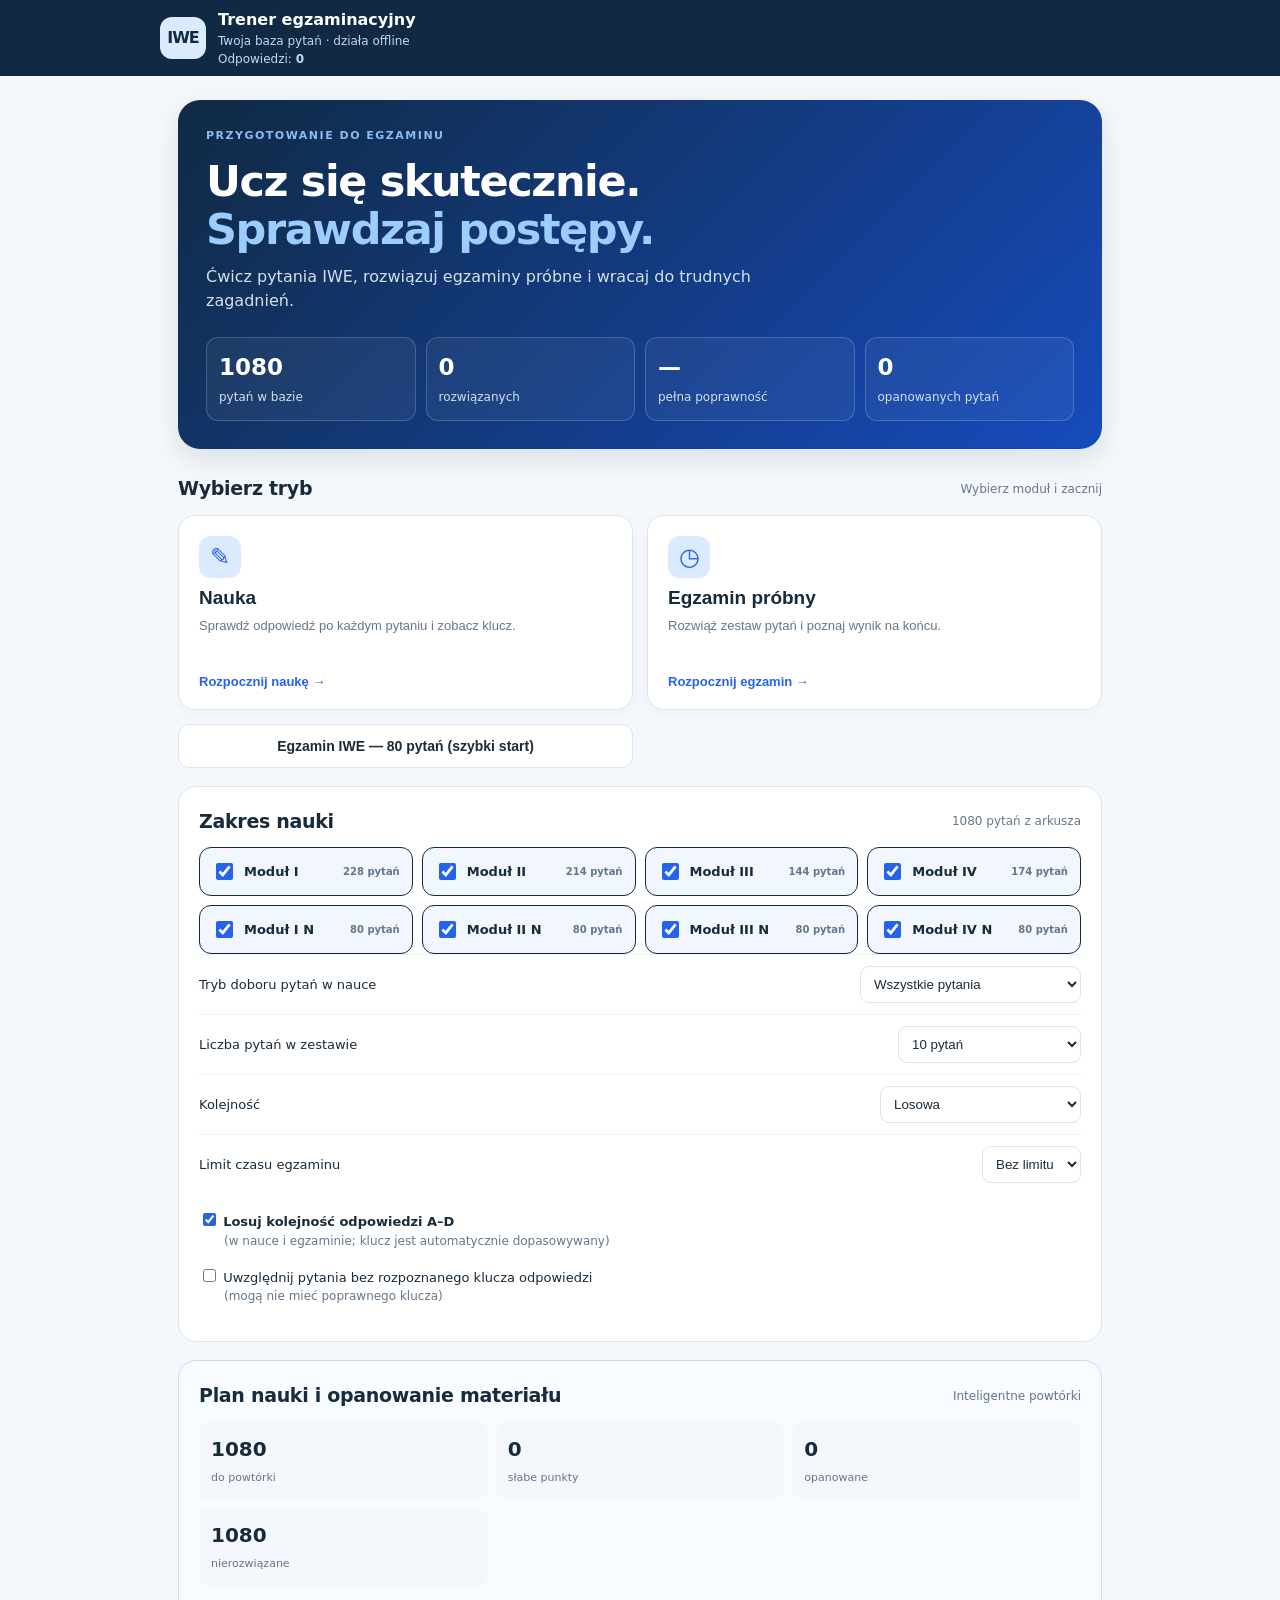
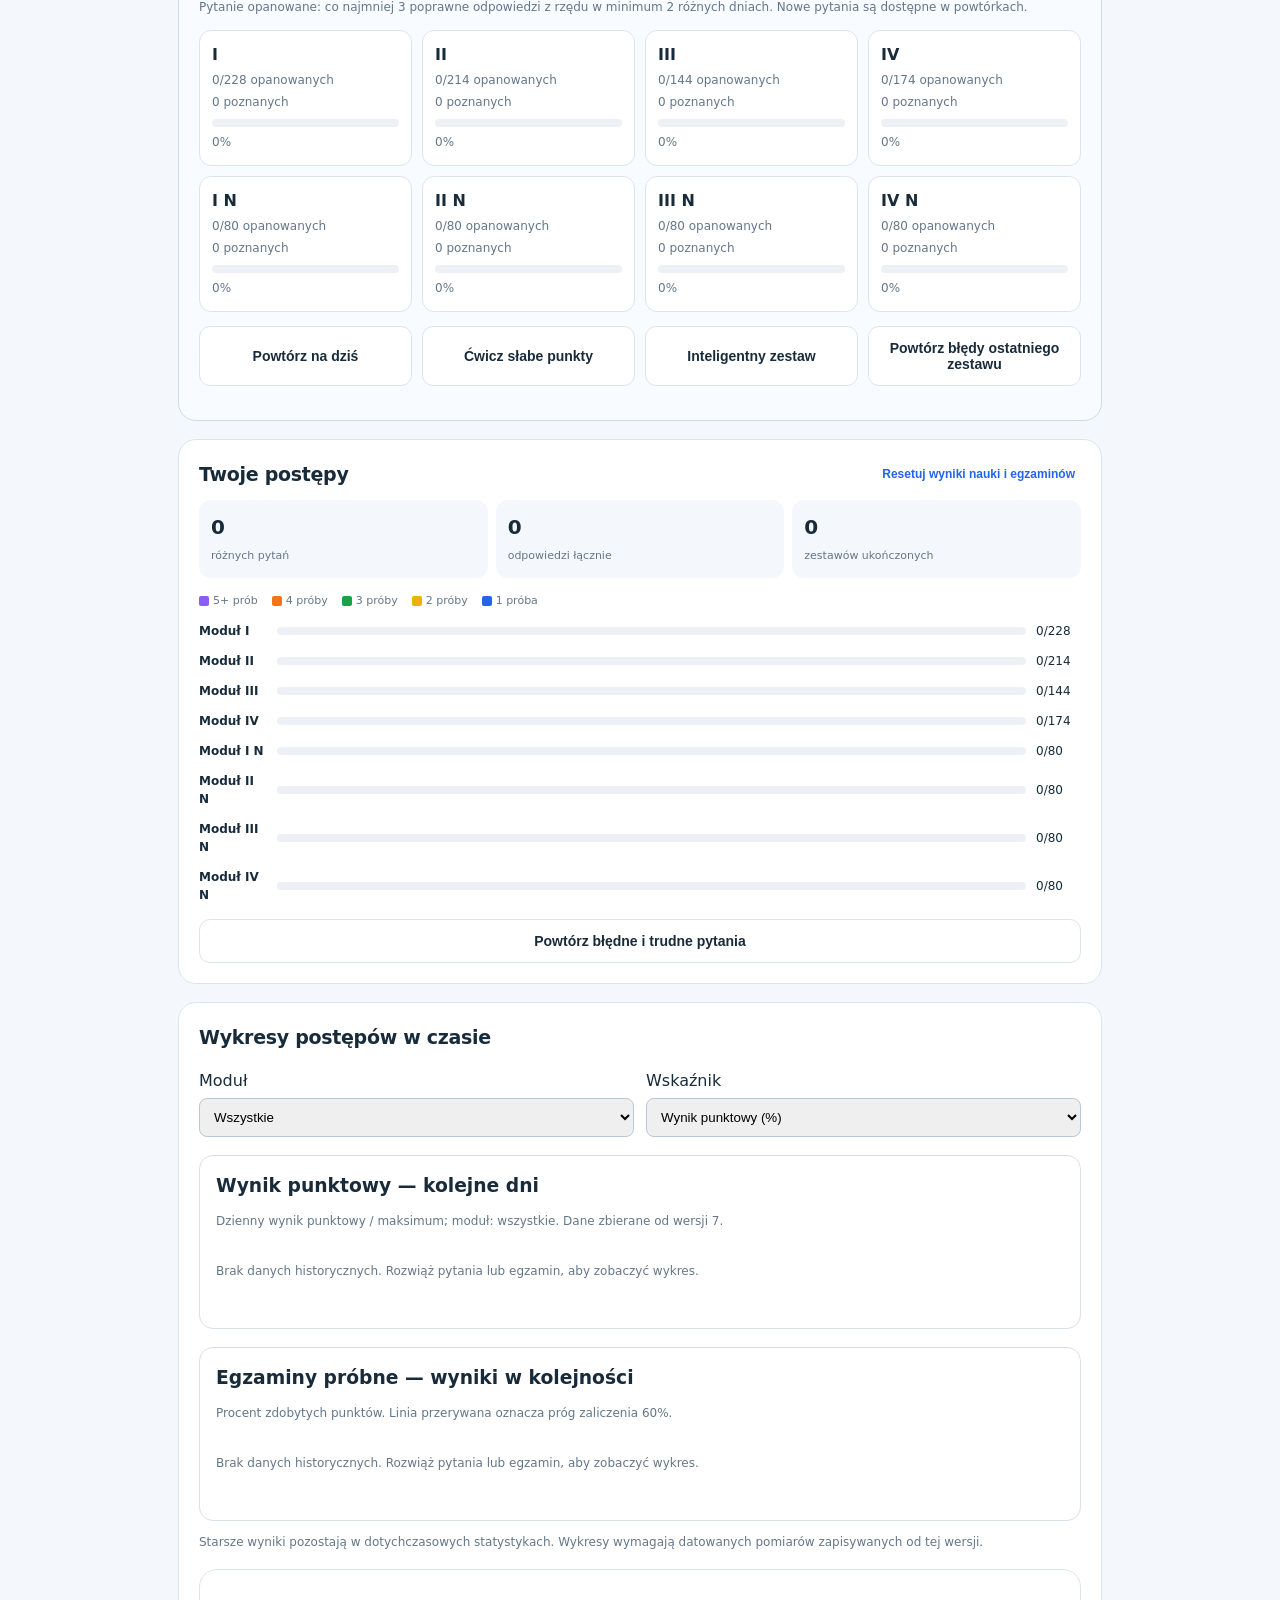
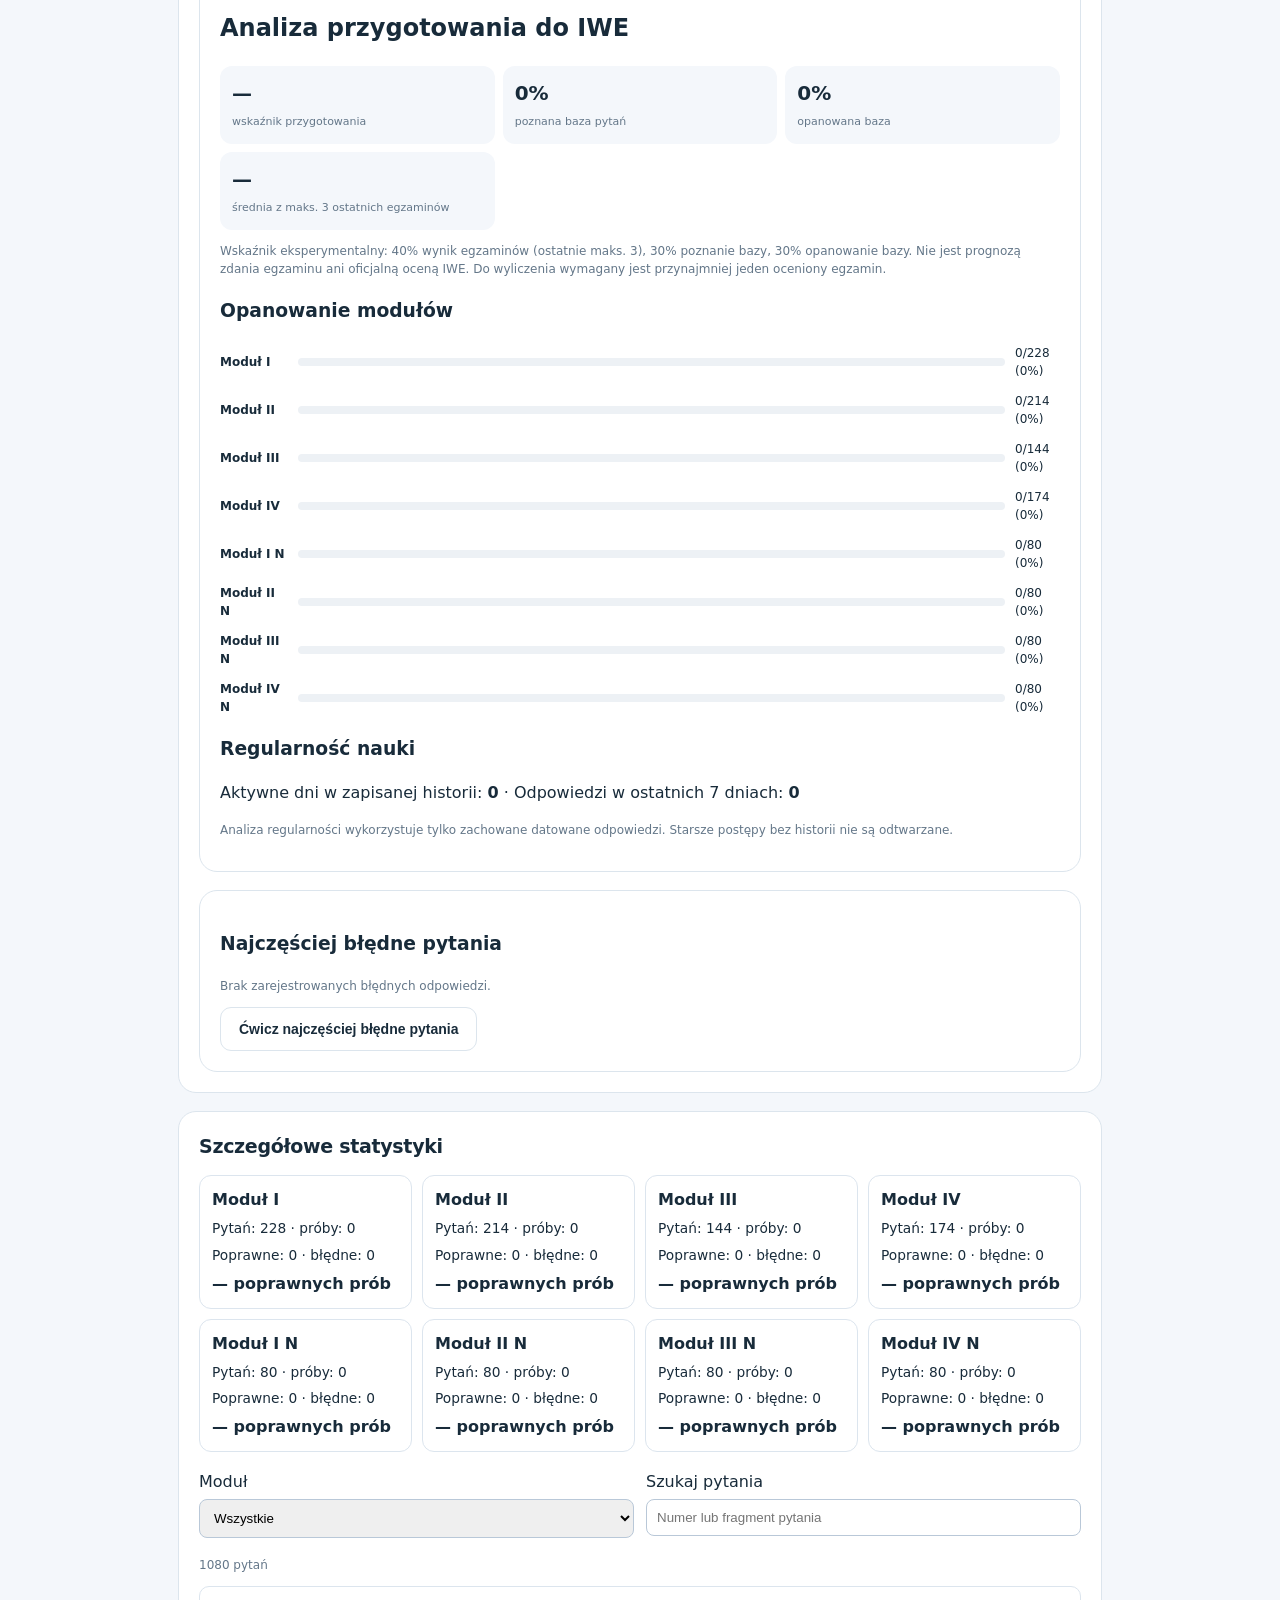
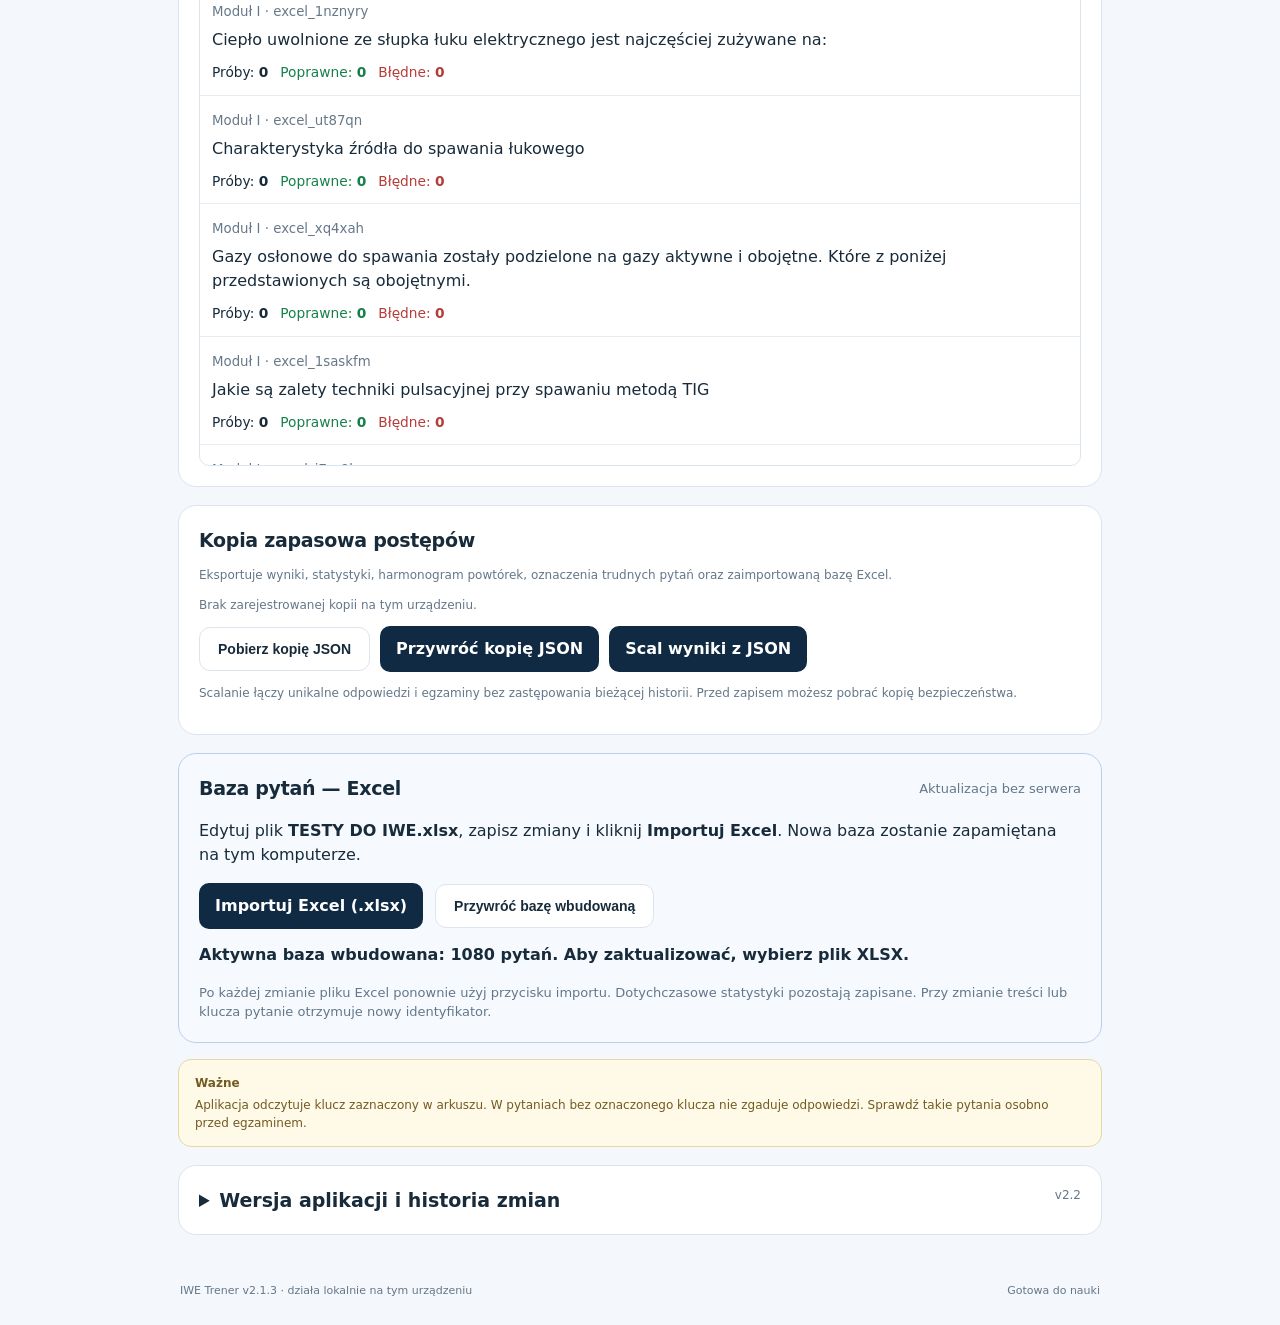
==== commit dadfca71: "Show 2.2 in application footer and add release history" ====
--- a/index.html
+++ b/index.html
@@ -19,7 +19,7 @@
 <div class="panel"><div class="section-title"><h2>Kopia zapasowa postępów</h2></div><p class="muted">Eksportuje wyniki, statystyki, harmonogram powtórek, oznaczenia trudnych pytań oraz zaimportowaną bazę Excel.</p><p id="backupStatus" class="muted"></p><p id="backupReminder" class="notice" hidden>Minęło co najmniej 7 dni od ostatniego zarejestrowanego eksportu (lub nie ma jeszcze kopii). Warto pobrać aktualną kopię postępów.</p><div class="backup-controls"><button id="exportBackupBtn" class="secondary" type="button">Pobierz kopię JSON</button><label class="import-file">Przywróć kopię JSON<input id="backupFile" type="file" accept=".json,application/json"></label><label class="import-file">Scal wyniki z JSON<input id="mergeFile" type="file" accept=".json,application/json"></label></div><p class="muted">Scalanie łączy unikalne odpowiedzi i egzaminy bez zastępowania bieżącej historii. Przed zapisem możesz pobrać kopię bezpieczeństwa.</p></div>
 <div class="panel import-panel"><div class="section-title"><h2>Baza pytań — Excel</h2><span class="muted">Aktualizacja bez serwera</span></div><p>Edytuj plik <strong>TESTY DO IWE.xlsx</strong>, zapisz zmiany i kliknij <strong>Importuj Excel</strong>. Nowa baza zostanie zapamiętana na tym komputerze.</p><div class="import-actions"><label class="import-file">Importuj Excel (.xlsx)<input id="excelFile" type="file" accept=".xlsx,application/vnd.openxmlformats-officedocument.spreadsheetml.sheet"></label><button class="secondary" type="button" id="restoreBaseBtn">Przywróć bazę wbudowaną</button></div><p id="importInfo" class="import-info" aria-live="polite">Baza wbudowana</p><p id="importStatus" class="muted" aria-live="polite"></p><p class="muted import-note">Po każdej zmianie pliku Excel ponownie użyj przycisku importu. Dotychczasowe statystyki pozostają zapisane. Przy zmianie treści lub klucza pytanie otrzymuje nowy identyfikator.</p></div>
 <div class="notice"><strong>Ważne</strong><p>Aplikacja odczytuje klucz zaznaczony w arkuszu. W pytaniach bez oznaczonego klucza nie zgaduje odpowiedzi. Sprawdź takie pytania osobno przed egzaminem.</p></div>
-<div class="version-history panel"><details><summary style="cursor:pointer;font-size:19px;font-weight:750">Wersja aplikacji i historia zmian <span class="muted" style="float:right;font-size:12px;font-weight:400">v2.1.3</span></summary><div class="change-history"><p><strong>2.1.3 — 21.10.2026:</strong> naprawiono reset postępów: po wyczyszczeniu historii zachowywana jest pełna struktura kopii JSON v3, w tym sessionHistory; rozszerzono testy cyklu kopii.</p><p><strong>2.1.2 — 21.10.2026:</strong> poprawiono zachowanie lokalnych dni nauki podczas scalania kopii JSON v3; dodano testy regresyjne importu, scalania i opanowania.</p><p><strong>2.1.1 — 21.10.2026:</strong> naprawiono scalanie historii egzaminów i licznik poznanych pytań po oznaczeniu gwiazdką; dodano automatyczne testy regresyjne.</p><p><strong>2.1.0 — 21.10.2026:</strong> unikalne identyfikatory zdarzeń, sesji i egzaminów, kopie JSON v3, kontrola punktacji egzaminów oraz przywrócona granatowo-niebieska kolorystyka.</p><p><strong>2.0.0 TEST — 19.10.2026:</strong> oddzielne środowisko testowe TEST_3 i nowy lokalny zapis postępów; import pytań XLSX do IndexedDB z raportem powtórzeń; tryb nauki wyłącznie nowych pytań i zestawy testowe po 3 pytania; wielokolorowe wykresy liczby prób (1, 2, 3, 4, 5+); doprecyzowane kryterium opanowania (3 poprawne z rzędu w minimum 2 lokalnych datach); uporządkowany pulpit, statystyki i osobna sekcja najczęściej błędnych pytań. Wbudowana baza pytań: TESTY DO IWE(3).xlsx. Historia nauki rozpoczęta od zera w oddzielnym magazynie wersji 2.0; wcześniejsze dane nie zostały usunięte. Pełna weryfikacja zgodności historii pozostaje w toku.</p><p><strong>1.4.0 — Etap 4:</strong> wersjonowanie, historia zmian, przypomnienia o kopii, weryfikacja zgodności przywracania.</p><p><strong>Etap 3:</strong> analiza przygotowania, ranking błędów i regularność nauki.</p><p><strong>Etap 2:</strong> egzamin próbny 80 pytań / 120 minut, nawigacja i wyniki modułów.</p><p><strong>Etap 1:</strong> inteligentna nauka, powtórki i skróty klawiaturowe.</p></div></details></div>
+<div class="version-history panel"><details><summary style="cursor:pointer;font-size:19px;font-weight:750">Wersja aplikacji i historia zmian <span class="muted" style="float:right;font-size:12px;font-weight:400">v2.2</span></summary><div class="change-history"><p><strong>2.2 — 26.10.2026:</strong> przeniesiono zapis postępów i historii odpowiedzi, sesji oraz egzaminów do IndexedDB; dodano migrację danych z 2.1.3 lub TEST_2_2 bez usuwania oryginału; zachowano eksport, przywracanie i scalanie JSON v3. Przetestowano scalanie w obu kierunkach oraz obciążenie do 150 000 odpowiedzi (oddzielny test IndexedDB).</p><p><strong>2.1.3 — 21.10.2026:</strong> naprawiono reset postępów: po wyczyszczeniu historii zachowywana jest pełna struktura kopii JSON v3, w tym sessionHistory; rozszerzono testy cyklu kopii.</p><p><strong>2.1.2 — 21.10.2026:</strong> poprawiono zachowanie lokalnych dni nauki podczas scalania kopii JSON v3; dodano testy regresyjne importu, scalania i opanowania.</p><p><strong>2.1.1 — 21.10.2026:</strong> naprawiono scalanie historii egzaminów i licznik poznanych pytań po oznaczeniu gwiazdką; dodano automatyczne testy regresyjne.</p><p><strong>2.1.0 — 21.10.2026:</strong> unikalne identyfikatory zdarzeń, sesji i egzaminów, kopie JSON v3, kontrola punktacji egzaminów oraz przywrócona granatowo-niebieska kolorystyka.</p><p><strong>2.0.0 TEST — 19.10.2026:</strong> oddzielne środowisko testowe TEST_3 i nowy lokalny zapis postępów; import pytań XLSX do IndexedDB z raportem powtórzeń; tryb nauki wyłącznie nowych pytań i zestawy testowe po 3 pytania; wielokolorowe wykresy liczby prób (1, 2, 3, 4, 5+); doprecyzowane kryterium opanowania (3 poprawne z rzędu w minimum 2 lokalnych datach); uporządkowany pulpit, statystyki i osobna sekcja najczęściej błędnych pytań. Wbudowana baza pytań: TESTY DO IWE(3).xlsx. Historia nauki rozpoczęta od zera w oddzielnym magazynie wersji 2.0; wcześniejsze dane nie zostały usunięte. Pełna weryfikacja zgodności historii pozostaje w toku.</p><p><strong>1.4.0 — Etap 4:</strong> wersjonowanie, historia zmian, przypomnienia o kopii, weryfikacja zgodności przywracania.</p><p><strong>Etap 3:</strong> analiza przygotowania, ranking błędów i regularność nauki.</p><p><strong>Etap 2:</strong> egzamin próbny 80 pytań / 120 minut, nawigacja i wyniki modułów.</p><p><strong>Etap 1:</strong> inteligentna nauka, powtórki i skróty klawiaturowe.</p></div></details></div>
 </section>
 <section id="quiz" class="screen"><div class="quiz-head"><button id="backBtn" class="back">← Menu</button><span id="quizModeLabel" class="pill">Nauka</span><span id="counter" class="counter">1 / 20</span></div><div class="progress-track"><div id="quizProgress"></div></div><div class="question-meta"><span id="moduleTag" class="module-tag">MODUŁ I</span><span id="multiHint" class="muted">Możliwy wybór wielu odpowiedzi</span></div><h2 id="questionText" class="question-text"></h2><div class="quiz-tools"><button type="button" id="starQuestionBtn" class="secondary">☆ Oznacz jako trudne</button><span id="examClock" class="exam-clock hidden" aria-live="off"></span></div><div id="options" class="options"></div><div id="feedback" class="feedback hidden"></div><div class="quiz-actions"><button id="checkBtn" class="primary">Sprawdź odpowiedź</button><button id="nextBtn" class="primary hidden">Następne pytanie →</button></div></section>
 <section id="results" class="screen"><div class="result-hero"><div class="result-symbol">✓</div><div class="eyebrow">PODSUMOWANIE</div><h1 id="resultTitle">Zestaw ukończony</h1><div class="score" id="resultScore">0%</div><div id="passStatus" class="pass-status">Próg zaliczenia: 60%</div><p id="resultText"></p></div><div class="panel"><div class="section-title"><h2>Wynik zestawu</h2></div><div class="result-stats" id="resultStats"></div><div id="examModuleSummary" class="panel hidden"></div><button id="learnExamMistakesBtn" type="button" class="secondary hidden">Ucz się na błędach z tego egzaminu</button><h3>Przejrzyj odpowiedzi</h3><div id="reviewList" class="review-list"></div></div><div class="quiz-actions"><button id="againBtn" class="primary">Spróbuj ponownie</button><button id="resultsHomeBtn" class="secondary">Wróć do menu</button></div></section>
